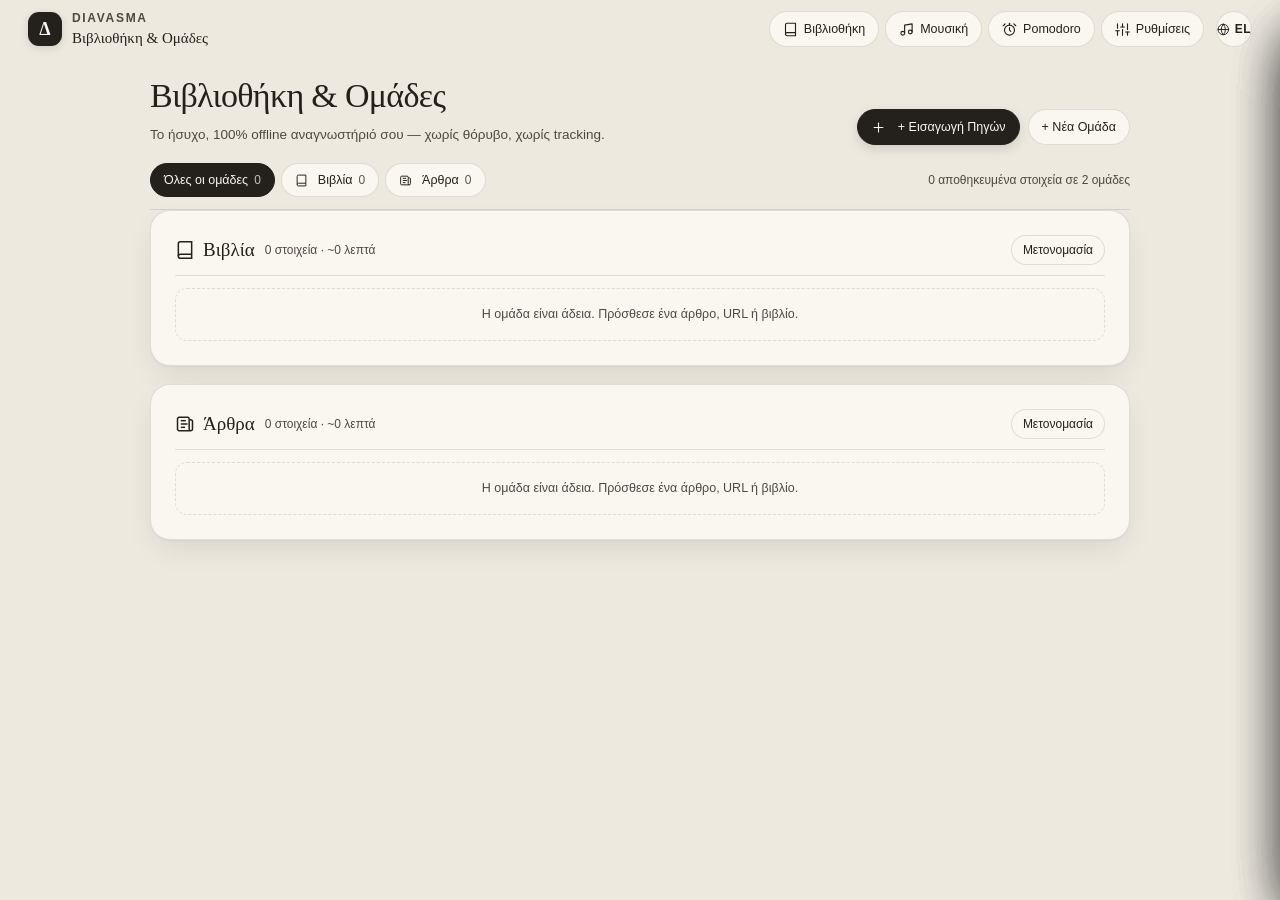
==== Diavasma.html @ ba76f18d "Add files via upload" ====
<!DOCTYPE html>
<html lang="el">

<head>
  <meta charset="UTF-8" />
    <meta http-equiv="Content-Security-Policy" content="default-src 'self' 'unsafe-inline' data: blob:; style-src 'self' 'unsafe-inline' https://fonts.googleapis.com; font-src 'self' data: blob: https://fonts.gstatic.com; media-src 'self' data: blob:; connect-src 'self' https: data: blob:; frame-src 'self' blob: data:;" />
  <meta name="viewport" content="width=device-width, initial-scale=1.0, viewport-fit=cover" />
  <title>Diavasma — Χώρος Ανάγνωσης</title>
  <link rel="manifest" href="manifest.json" />
  <link rel="icon" type="image/svg+xml" href="icon.svg" />
  <meta name="theme-color" content="#23272f" />
  <meta name="apple-mobile-web-app-capable" content="yes" />
  <meta name="apple-mobile-web-app-status-bar-style" content="black-translucent" />
  <meta name="apple-mobile-web-app-title" content="Diavasma" />
  <!-- Non-blocking Google Fonts -->
  <link rel="preconnect" href="https://fonts.googleapis.com" />
  <link rel="preconnect" href="https://fonts.gstatic.com" crossorigin />
  <link rel="stylesheet"
    href="https://fonts.googleapis.com/css2?family=Atkinson+Hyperlegible+Next:ital,wght@0,400;0,600;1,400&family=Inter:wght@400;500;600&family=Literata:ital,opsz,wght@0,7..72,400;0,7..72,500;0,7..72,600;1,7..72,400&family=Lora:ital,wght@0,400;0,500;0,600;1,400&family=Merriweather:ital,wght@0,300;0,400;0,700;1,400&family=Newsreader:ital,opsz,wght@0,6..72,400;0,6..72,500;1,6..72,400&family=Source+Serif+4:ital,opsz,wght@0,8..60,400;0,8..60,600;1,8..60,400&display=swap"
    media="print" onload="this.media='all'" />
  <style>
    /* --- Design Tokens & 6 Curated Paper/Dark Themes --- */
    :root {
      color-scheme: light;
      --bg: #ede9df;
      --sheet: #faf7f0;
      --ink: #24201b;
      --muted: #50483e;
      --line: rgba(65, 55, 42, 0.14);
      --accent: #8c5a32;
      --accent-soft: rgba(140, 90, 50, 0.13);
      --glass: rgba(250, 247, 240, 0.94);
      --tts-hl: rgba(140, 90, 50, 0.18);
      --hl-yellow: rgba(245, 198, 66, 0.35);
      --hl-green: rgba(102, 187, 138, 0.30);
      --hl-blue: rgba(100, 165, 235, 0.28);
      --shadow-sheet: 0 1px 2px rgba(38, 34, 29, 0.04), 0 12px 32px -8px rgba(38, 34, 29, 0.12);
      --shadow-float: 0 10px 30px -4px rgba(38, 34, 29, 0.18), 0 0 0 1px var(--line);
      --ease-spring: cubic-bezier(0.2, 0, 0, 1);
      --reader-font: "Literata", Georgia, serif;
      --reader-size: 20px;
      --reader-lh: 1.72;
      --reader-align: left;
      --safe-top: env(safe-area-inset-top, 0px);
      --safe-bottom: env(safe-area-inset-bottom, 0px);
    }

    [data-theme="warm"] {
      color-scheme: light;
      --bg: #e5d4bc;
      --sheet: #f5ead8;
      --ink: #36291e;
      --muted: #524032;
      --line: rgba(85, 60, 38, 0.16);
      --accent: #9e582b;
      --accent-soft: rgba(158, 88, 43, 0.15);
      --glass: rgba(245, 234, 216, 0.94);
      --tts-hl: rgba(158, 88, 43, 0.20);
    }

    [data-theme="sage"] {
      color-scheme: light;
      --bg: #dce4da;
      --sheet: #ebf0e9;
      --ink: #1f2b22;
      --muted: #3a4b3e;
      --line: rgba(35, 55, 40, 0.14);
      --accent: #3c6e47;
      --accent-soft: rgba(60, 110, 71, 0.14);
      --glass: rgba(235, 240, 233, 0.94);
      --tts-hl: rgba(60, 110, 71, 0.20);
    }

    [data-theme="slate"] {
      color-scheme: dark;
      --bg: #1b1e24;
      --sheet: #23272f;
      --ink: #e2e6ed;
      --muted: #b0bac9;
      --line: rgba(255, 255, 255, 0.12);
      --accent: #7aa2f7;
      --accent-soft: rgba(122, 162, 247, 0.18);
      --glass: rgba(35, 39, 47, 0.94);
      --tts-hl: rgba(122, 162, 247, 0.24);
      --hl-yellow: rgba(235, 185, 52, 0.28);
      --hl-green: rgba(86, 175, 125, 0.26);
      --hl-blue: rgba(88, 155, 225, 0.28);
      --shadow-sheet: 0 12px 36px rgba(0, 0, 0, 0.42);
      --shadow-float: 0 10px 30px rgba(0, 0, 0, 0.55), 0 0 0 1px var(--line);
    }

    [data-theme="night"] {
      color-scheme: dark;
      --bg: #121312;
      --sheet: #1b1c1a;
      --ink: #e8e3d9;
      --muted: #b8b3a8;
      --line: rgba(255, 255, 255, 0.12);
      --accent: #d4a373;
      --accent-soft: rgba(212, 163, 115, 0.18);
      --glass: rgba(27, 28, 26, 0.94);
      --tts-hl: rgba(212, 163, 115, 0.24);
      --hl-yellow: rgba(235, 185, 52, 0.28);
      --hl-green: rgba(86, 175, 125, 0.26);
      --hl-blue: rgba(88, 155, 225, 0.26);
      --shadow-sheet: 0 12px 36px rgba(0, 0, 0, 0.5);
      --shadow-float: 0 10px 30px rgba(0, 0, 0, 0.65), 0 0 0 1px var(--line);
    }

    [data-theme="amoled"] {
      color-scheme: dark;
      --bg: #000000;
      --sheet: #0b0b0c;
      --ink: #dcd8d0;
      --muted: #aca79e;
      --line: rgba(255, 255, 255, 0.13);
      --accent: #e0b17e;
      --accent-soft: rgba(224, 177, 126, 0.18);
      --glass: rgba(14, 14, 15, 0.95);
      --tts-hl: rgba(224, 177, 126, 0.24);
      --hl-yellow: rgba(235, 185, 52, 0.26);
      --hl-green: rgba(86, 175, 125, 0.24);
      --hl-blue: rgba(88, 155, 225, 0.24);
      --shadow-sheet: none;
      --shadow-float: 0 10px 30px rgba(0, 0, 0, 0.8), 0 0 0 1px var(--line);
    }

    /* --- Base & Subtle Paper Grain --- */
    * {
      box-sizing: border-box;
      -webkit-tap-highlight-color: transparent;
    }

    [hidden] {
      display: none !important;
    }

    html,
    body {
      margin: 0;
      height: 100%;
      height: 100dvh;
      background: var(--bg);
      color: var(--ink);
      font-family: "Inter", -apple-system, BlinkMacSystemFont, "Segoe UI", Roboto, sans-serif;
      font-size: 14px;
      line-height: 1.5;
      overflow: hidden;
      transition: background 0.3s var(--ease-spring), color 0.3s var(--ease-spring);
    }

    body::before {
      content: "";
      position: fixed;
      inset: 0;
      pointer-events: none;
      z-index: 999;
      opacity: 0.022;
      background-image: url("data:image/svg+xml,%3Csvg viewBox='0 0 200 200' xmlns='http://www.w3.org/200/svg'%3E%3Cfilter id='n'%3E%3CfeTurbulence type='fractalNoise' baseFrequency='0.8' numOctaves='3' stitchTiles='stitch'/%3E%3C/filter%3E%3Crect width='100%25' height='100%25' filter='url(%23n)'/%3E%3C/svg%3E");
    }

    h1,
    h2,
    h3,
    h4,
    strong,
    b {
      color: var(--ink);
    }

    button,
    select,
    input,
    textarea {
      font: inherit;
      color: var(--ink);
    }

    select,
    option {
      background-color: var(--sheet);
      color: var(--ink);
    }

    .app {
      position: relative;
      height: 100%;
      width: 100%;
      display: flex;
      flex-direction: column;
      background: var(--bg);
      color: var(--ink);
      padding-top: var(--safe-top);
    }

    /* --- Ambient Fireflies Overlay (Dark + Fullscreen + 1 min Idle) --- */
    .firefly-canvas {
      position: fixed;
      inset: 0;
      width: 100%;
      height: 100%;
      pointer-events: none;
      z-index: 25;
      opacity: 0;
      transition: opacity 2.4s ease;
    }

    .firefly-canvas.visible {
      opacity: 1;
    }

    .progress-track {
      position: fixed;
      top: 0;
      left: 0;
      right: 0;
      height: 3px;
      z-index: 50;
      pointer-events: none;
    }

    .progress-fill {
      height: 100%;
      width: 0%;
      background: var(--accent);
      transition: width 0.3s var(--ease-spring);
    }

    /* --- Top Header (Reserves identical layout space in Fullscreen/Zen) --- */
    .topbar {
      height: 58px;
      min-height: 58px;
      padding: 0 clamp(12px, 3vw, 28px);
      display: flex;
      align-items: center;
      justify-content: space-between;
      gap: 8px;
      z-index: 20;
      opacity: 1;
      transition: opacity 0.28s var(--ease-spring);
    }

    .app.zen .topbar {
      opacity: 0;
      pointer-events: none;
    }

    .app.zen.reveal-top .topbar,
    .app.zen .topbar:focus-within {
      opacity: 1;
      pointer-events: auto;
    }

    .brand {
      display: flex;
      align-items: center;
      gap: 10px;
      min-width: 0;
      cursor: pointer;
    }

    .brand-icon {
      width: 34px;
      height: 34px;
      border-radius: 11px;
      background: var(--ink);
      color: var(--sheet);
      display: grid;
      place-items: center;
      font-family: "Cinzel", "Literata", "Playfair Display", Georgia, serif;
      font-weight: 700;
      font-size: 18px;
      letter-spacing: normal;
      flex-shrink: 0;
      box-shadow: 0 2px 8px rgba(0, 0, 0, 0.12);
      transition: transform 0.2s var(--ease-spring);
    }

    .brand:hover .brand-icon {
      transform: scale(1.04);
    }

    .brand-info {
      min-width: 0;
    }

    .brand-label {
      font-size: 12px;
      font-weight: 600;
      letter-spacing: 0.14em;
      text-transform: uppercase;
      color: var(--muted);
    }

    .brand-title {
      font-family: "Literata", Georgia, serif;
      font-size: 15px;
      font-weight: 500;
      color: var(--ink);
      white-space: nowrap;
      overflow: hidden;
      text-overflow: ellipsis;
      max-width: 38vw;
    }

    .top-actions {
      display: flex;
      align-items: center;
      gap: 6px;
      flex-shrink: 0;
    }

    .status-pill {
      display: inline-flex;
      align-items: center;
      gap: 6px;
      padding: 5px 10px;
      border-radius: 999px;
      background: var(--accent-soft);
      color: var(--accent);
      font-size: 12px;
      font-weight: 600;
      font-variant-numeric: tabular-nums;
      cursor: pointer;
    }

    /* --- Buttons --- */
    .btn {
      display: inline-flex;
      align-items: center;
      justify-content: center;
      gap: 6px;
      height: 36px;
      padding: 0 13px;
      border-radius: 999px;
      border: 1px solid var(--line);
      background: var(--sheet);
      color: var(--ink);
      cursor: pointer;
      font-size: 12.5px;
      font-weight: 500;
      white-space: nowrap;
      touch-action: manipulation;
      transition: transform 0.15s var(--ease-spring), background 0.2s, border-color 0.2s;
    }

    .btn:hover {
      background: var(--accent-soft);
      border-color: var(--accent);
    }

    .btn:active {
      transform: scale(0.96);
    }

    .btn.primary {
      background: var(--ink);
      color: var(--sheet);
      border-color: var(--ink);
      box-shadow: 0 4px 12px rgba(0, 0, 0, 0.12);
    }

    .btn.primary:hover {
      opacity: 0.92;
      background: var(--ink);
    }

    .btn.accent-btn {
      background: var(--accent-soft);
      color: var(--accent);
      border-color: transparent;
      font-weight: 600;
    }

    .btn.accent-btn:hover {
      border-color: var(--accent);
    }

    .btn.active-zen {
      background: var(--accent-soft);
      border-color: var(--accent);
      color: var(--accent);
    }

    .btn.icon-only {
      width: 36px;
      padding: 0;
    }

    .btn.sm {
      height: 30px;
      padding: 0 11px;
      font-size: 12px;
    }

    .btn svg {
      width: 15px;
      height: 15px;
      stroke: currentColor;
      fill: none;
      stroke-width: 1.8;
      stroke-linecap: round;
      stroke-linejoin: round;
    }

    .badge-count {
      display: inline-flex;
      align-items: center;
      justify-content: center;
      min-width: 18px;
      height: 18px;
      padding: 0 5px;
      border-radius: 999px;
      background: var(--accent);
      color: var(--sheet);
      font-size: 12px;
      font-weight: 600;
    }

    /* --- Dedicated Library & Playlist Hub View --- */
    .library-hub {
      flex: 1;
      overflow-y: auto;
      -webkit-overflow-scrolling: touch;
      padding: 12px clamp(14px, 4vw, 40px) calc(48px + var(--safe-bottom));
      scrollbar-width: thin;
    }

    .hub-container {
      width: min(980px, 100%);
      margin: 0 auto;
      display: flex;
      flex-direction: column;
      gap: 18px;
      animation: fadeUp 0.35s var(--ease-spring);
    }

    @keyframes fadeUp {
      from {
        opacity: 0;
        transform: translateY(10px);
      }

      to {
        opacity: 1;
        transform: translateY(0);
      }
    }

    .hub-header {
      display: flex;
      flex-wrap: wrap;
      align-items: flex-end;
      justify-content: space-between;
      gap: 12px;
    }

    .hub-header h1 {
      margin: 0 0 4px;
      font-family: "Literata", Georgia, serif;
      font-size: clamp(23px, 3.8vw, 34px);
      font-weight: 500;
      letter-spacing: -0.02em;
    }

    .hub-header p {
      margin: 0;
      color: var(--muted);
      font-size: 13.5px;
    }

    .hub-toolbar {
      display: flex;
      flex-wrap: wrap;
      align-items: center;
      justify-content: space-between;
      gap: 10px;
      padding-bottom: 12px;
      border-bottom: 1px solid var(--line);
    }

    .group-pills {
      display: flex;
      align-items: center;
      gap: 6px;
      flex-wrap: wrap;
    }

    .group-pill {
      height: 34px;
      padding: 0 13px;
      border-radius: 999px;
      border: 1px solid var(--line);
      background: var(--sheet);
      color: var(--ink);
      font-size: 12.5px;
      font-weight: 500;
      cursor: pointer;
      display: inline-flex;
      align-items: center;
      gap: 6px;
      touch-action: manipulation;
      transition: all 0.18s;
    }

    .group-pill:hover {
      border-color: var(--accent);
      background: var(--accent-soft);
    }

    .group-pill.active {
      background: var(--ink);
      color: var(--sheet);
      border-color: var(--ink);
    }

    .group-pill .pill-num {
      font-size: 12px;
      opacity: 0.75;
    }

    /* Composer Card */
    .composer-card {
      background: var(--sheet);
      border: 1px solid var(--line);
      border-radius: 20px;
      padding: clamp(16px, 3vw, 26px);
      box-shadow: var(--shadow-sheet);
      display: flex;
      flex-direction: column;
      gap: 13px;
    }

    .drop-zone {
      border: 1.5px dashed var(--line);
      border-radius: 14px;
      padding: 14px 16px;
      display: flex;
      flex-wrap: wrap;
      align-items: center;
      justify-content: space-between;
      gap: 12px;
      background: var(--bg);
      transition: border-color 0.2s, background 0.2s;
    }

    .drop-zone.dragover {
      border-color: var(--accent);
      background: var(--accent-soft);
    }

    .drop-info {
      display: flex;
      align-items: center;
      gap: 11px;
      flex: 1;
      min-width: 210px;
    }

    .drop-badge {
      width: 38px;
      height: 38px;
      border-radius: 11px;
      background: var(--accent-soft);
      color: var(--accent);
      display: grid;
      place-items: center;
      flex-shrink: 0;
    }

    .url-import-row {
      display: flex;
      gap: 8px;
      align-items: center;
    }

    .composer-meta-row {
      display: grid;
      grid-template-columns: 1fr 220px;
      gap: 10px;
    }

    .composer-input,
    .composer-select {
      height: 40px;
      border-radius: 11px;
      border: 1px solid var(--line);
      background: var(--bg);
      color: var(--ink);
      padding: 0 12px;
      font-size: 14px;
      outline: none;
      width: 100%;
    }

    .composer-input:focus,
    .composer-select:focus {
      border-color: var(--accent);
    }

    .paste-area {
      width: 100%;
      height: 110px;
      resize: vertical;
      border-radius: 13px;
      border: 1px solid var(--line);
      background: var(--bg);
      color: var(--ink);
      padding: 12px 14px;
      font-family: "Literata", Georgia, serif;
      font-size: 15px;
      line-height: 1.6;
      outline: none;
    }

    .paste-area:focus {
      border-color: var(--accent);
      box-shadow: 0 0 0 3px var(--accent-soft);
    }

    .paste-actions {
      display: flex;
      justify-content: space-between;
      align-items: center;
      gap: 10px;
      flex-wrap: wrap;
    }

    /* Group Playlist Cards */
    .groups-stack {
      display: flex;
      flex-direction: column;
      gap: 18px;
    }

    .playlist-card {
      background: var(--sheet);
      border: 1px solid var(--line);
      border-radius: 20px;
      padding: clamp(14px, 3vw, 24px);
      box-shadow: var(--shadow-sheet);
      display: flex;
      flex-direction: column;
      gap: 12px;
    }

    .playlist-card-head {
      display: flex;
      flex-wrap: wrap;
      align-items: center;
      justify-content: space-between;
      gap: 10px;
      padding-bottom: 10px;
      border-bottom: 1px solid var(--line);
    }

    .playlist-card-title {
      display: flex;
      align-items: center;
      gap: 10px;
    }

    .playlist-card-title h2 {
      margin: 0;
      font-family: "Literata", Georgia, serif;
      font-size: 19px;
      font-weight: 500;
    }

    .playlist-subtitle {
      font-size: 12px;
      color: var(--muted);
    }

    .playlist-card-actions {
      display: flex;
      align-items: center;
      gap: 6px;
      flex-wrap: wrap;
    }

    .playlist-tracks {
      display: flex;
      flex-direction: column;
      gap: 8px;
    }

    .track-row {
      display: flex;
      align-items: center;
      justify-content: space-between;
      gap: 10px;
      padding: 10px 12px;
      border-radius: 13px;
      border: 1px solid var(--line);
      background: var(--bg);
      cursor: pointer;
      transition: transform 0.14s var(--ease-spring), border-color 0.2s;
    }

    .track-row:hover {
      border-color: var(--accent);
      transform: translateX(2px);
    }

    .track-left {
      display: flex;
      align-items: center;
      gap: 11px;
      min-width: 0;
      flex: 1;
    }

    .track-num {
      width: 26px;
      height: 26px;
      border-radius: 8px;
      background: var(--accent-soft);
      color: var(--accent);
      font-size: 12px;
      font-weight: 600;
      display: grid;
      place-items: center;
      flex-shrink: 0;
      font-variant-numeric: tabular-nums;
    }

    .track-favicon-wrap {
      display: inline-flex;
      align-items: center;
      justify-content: center;
      width: 24px;
      height: 24px;
      flex-shrink: 0;
      vertical-align: middle;
    }

    .track-favicon {
      width: 22px;
      height: 22px;
      border-radius: 6px;
      object-fit: contain;
      flex-shrink: 0;
      background: var(--sheet);
      border: 1px solid var(--line);
      padding: 2px;
    }

    .track-favicon-fallback {
      width: 22px;
      height: 22px;
      border-radius: 6px;
      display: inline-flex;
      align-items: center;
      justify-content: center;
      background: var(--accent-soft);
      color: var(--accent);
      font-size: 10px;
      font-weight: 700;
      border: 1px solid var(--line);
      flex-shrink: 0;
      user-select: none;
    }

    .track-meta .date-tag {
      background: var(--accent-soft);
      color: var(--accent);
      font-weight: 500;
    }

    .track-info {
      min-width: 0;
      flex: 1;
    }

    .track-info strong {
      display: block;
      font-family: "Literata", Georgia, serif;
      font-size: 14.5px;
      font-weight: 500;
      white-space: nowrap;
      overflow: hidden;
      text-overflow: ellipsis;
    }

    .track-meta {
      display: flex;
      align-items: center;
      gap: 6px;
      flex-wrap: wrap;
      font-size: 12px;
      color: var(--muted);
      margin-top: 3px;
    }

    .meta-tag {
      padding: 1px 6px;
      border-radius: 5px;
      background: var(--sheet);
      border: 1px solid var(--line);
      font-size: 12px;
      font-weight: 500;
    }

    .track-controls {
      display: flex;
      align-items: center;
      gap: 4px;
      flex-shrink: 0;
    }

    .mini-icon-btn {
      width: 32px;
      height: 32px;
      border-radius: 8px;
      border: 1px solid transparent;
      background: transparent;
      color: var(--muted);
      cursor: pointer;
      display: grid;
      place-items: center;
      font-size: 13px;
      touch-action: manipulation;
    }

    .mini-icon-btn:hover {
      background: var(--sheet);
      border-color: var(--line);
      color: var(--ink);
    }

    .mini-icon-btn.danger:hover {
      color: #e05252;
      background: rgba(200, 50, 50, 0.12);
    }

    .move-group-select {
      height: 32px;
      max-width: 120px;
      border-radius: 8px;
      border: 1px solid var(--line);
      background: var(--sheet);
      color: var(--ink);
      font-size: 12px;
      padding: 0 6px;
      cursor: pointer;
      outline: none;
    }

    .empty-group-msg {
      padding: 16px;
      text-align: center;
      font-size: 12.5px;
      color: var(--muted);
      border: 1px dashed var(--line);
      border-radius: 12px;
    }

    /* --- Reading Stage --- */
    .reading {
      flex: 1;
      min-height: 0;
      display: flex;
      flex-direction: column;
      padding: 2px clamp(10px, 3vw, 28px) calc(66px + var(--safe-bottom));
      position: relative;
    }

    .book-stage {
      flex: 1;
      min-height: 0;
      width: min(1160px, 100%);
      margin: 0 auto;
      display: grid;
      grid-template-columns: 1fr;
      border-radius: 16px;
      background: var(--sheet);
      box-shadow: var(--shadow-sheet);
      border: 1px solid var(--line);
      overflow: hidden;
      position: relative;
      touch-action: pan-y;
    }

    .book-stage.two {
      grid-template-columns: 1fr 1fr;
    }

    .book-stage.two::after {
      content: "";
      position: absolute;
      top: 0;
      bottom: 0;
      left: 50%;
      width: 36px;
      transform: translateX(-50%);
      pointer-events: none;
      background: linear-gradient(90deg, transparent 0%, rgba(0, 0, 0, 0.025) 38%, rgba(0, 0, 0, 0.07) 50%, rgba(0, 0, 0, 0.025) 62%, transparent 100%);
    }

    [data-theme="night"] .book-stage.two::after,
    [data-theme="slate"] .book-stage.two::after,
    [data-theme="amoled"] .book-stage.two::after {
      background: linear-gradient(90deg, transparent 0%, rgba(0, 0, 0, 0.22) 38%, rgba(0, 0, 0, 0.48) 50%, rgba(0, 0, 0, 0.22) 62%, transparent 100%);
    }

    .page-sheet {
      min-width: 0;
      min-height: 0;
      height: 100%;
      padding: clamp(18px, 3.8vw, 46px) clamp(18px, 4vw, 52px);
      overflow: hidden;
      display: flex;
      flex-direction: column;
      justify-content: flex-start;
    }

    .page-sheet.turn-anim {
      animation: pageTurn 0.2s var(--ease-spring);
    }

    @keyframes pageTurn {
      from {
        opacity: 0.45;
        transform: translateY(3px);
      }

      to {
        opacity: 1;
        transform: translateY(0);
      }
    }

    .page-content,
    .page-measurer {
      white-space: pre-wrap;
      overflow-wrap: break-word;
      word-break: normal;
      font-family: var(--reader-font);
      font-size: var(--reader-size);
      line-height: var(--reader-lh);
      text-align: var(--reader-align);
      color: var(--ink);
      max-width: 66ch;
      width: 100%;
      margin: 0 auto;
      -webkit-user-select: text;
      user-select: text;
      -webkit-touch-callout: none;
    }

    .page-measurer {
      position: fixed;
      left: -99999px;
      top: 0;
      visibility: hidden;
      pointer-events: none;
      margin: 0;
      max-width: none;
    }

    /* Highlight, Search & Active TTS Marks */
    .page-content mark.tts-active {
      background: var(--tts-hl);
      color: var(--ink);
      border-radius: 5px;
      box-shadow: 0 0 0 2px var(--tts-hl);
      transition: background 0.15s;
    }

    .page-content mark.search-hit {
      background: var(--accent-soft);
      color: var(--ink);
      border-bottom: 2px solid var(--accent);
      border-radius: 3px;
      padding: 0 2px;
    }

    .page-content mark.user-hl {
      color: var(--ink);
      border-radius: 4px;
      padding: 1px 0;
      cursor: pointer;
    }

    .page-content mark.hl-yellow {
      background: var(--hl-yellow);
    }

    .page-content mark.hl-green {
      background: var(--hl-green);
    }

    .page-content mark.hl-blue {
      background: var(--hl-blue);
    }

    .page-content mark.has-note {
      border-bottom: 2px dotted var(--accent);
    }

    .scroll-stage {
      flex: 1;
      min-height: 0;
      width: min(860px, 100%);
      margin: 0 auto;
      border-radius: 16px;
      background: var(--sheet);
      border: 1px solid var(--line);
      box-shadow: var(--shadow-sheet);
      overflow-y: auto;
      -webkit-overflow-scrolling: touch;
      padding: clamp(22px, 5vw, 64px) clamp(18px, 5vw, 64px) 84px;
    }

    /* --- Floating Bottom Dock (Transparent & Proximity-Revealed in Fullscreen) --- */
    .floating-dock {
      position: fixed;
      bottom: calc(12px + var(--safe-bottom));
      left: 50%;
      transform: translateX(-50%);
      z-index: 30;
      display: flex;
      align-items: center;
      gap: 3px;
      padding: 5px 10px;
      border-radius: 999px;
      background: var(--glass);
      color: var(--ink);
      backdrop-filter: blur(14px);
      -webkit-backdrop-filter: blur(14px);
      box-shadow: var(--shadow-float);
      max-width: calc(100vw - 16px);
      overflow-x: auto;
      scrollbar-width: none;
      opacity: 1;
      transition: opacity 0.28s var(--ease-spring);
    }

    .floating-dock::-webkit-scrollbar {
      display: none;
    }

    .app.zen .floating-dock {
      opacity: 0;
      pointer-events: none;
    }

    .app.zen.reveal-dock .floating-dock,
    .app.zen .floating-dock:focus-within {
      opacity: 1;
      pointer-events: auto;
    }

    .dock-btn {
      height: 36px;
      min-width: 36px;
      padding: 0 9px;
      border: none;
      border-radius: 999px;
      background: transparent;
      color: var(--ink);
      display: inline-flex;
      align-items: center;
      justify-content: center;
      gap: 5px;
      font-size: 12px;
      font-weight: 500;
      cursor: pointer;
      flex-shrink: 0;
      touch-action: manipulation;
      transition: background 0.18s, transform 0.12s;
    }

    .dock-btn:hover {
      background: var(--accent-soft);
      color: var(--accent);
    }

    .dock-btn.speaking {
      background: var(--accent);
      color: var(--sheet);
    }

    .dock-btn:active {
      transform: scale(0.94);
    }

    .dock-btn svg {
      width: 16px;
      height: 16px;
      stroke: currentColor;
      fill: none;
      stroke-width: 1.8;
      stroke-linecap: round;
      stroke-linejoin: round;
    }

    .dock-divider {
      width: 1px;
      height: 18px;
      background: var(--line);
      margin: 0 2px;
      flex-shrink: 0;
    }

    .page-counter {
      padding: 0 6px;
      font-size: 12px;
      font-weight: 500;
      font-variant-numeric: tabular-nums;
      color: var(--muted);
      white-space: nowrap;
      flex-shrink: 0;
    }

    .toc-select {
      max-width: 165px;
      height: 34px;
      border: none;
      border-radius: 999px;
      background: transparent;
      color: var(--ink);
      padding: 0 8px;
      font-size: 12px;
      font-weight: 500;
      cursor: pointer;
      outline: none;
      text-overflow: ellipsis;
      flex-shrink: 0;
    }

    .toc-select:hover {
      background: var(--accent-soft);
    }

    /* --- Floating Search Bar --- */
    .search-popover {
      position: fixed;
      bottom: calc(64px + var(--safe-bottom));
      left: 50%;
      transform: translateX(-50%);
      z-index: 32;
      display: flex;
      align-items: center;
      gap: 6px;
      padding: 6px 10px;
      border-radius: 999px;
      background: var(--glass);
      color: var(--ink);
      backdrop-filter: blur(14px);
      -webkit-backdrop-filter: blur(14px);
      box-shadow: var(--shadow-float);
      max-width: calc(100vw - 20px);
      animation: fadeUp 0.2s var(--ease-spring);
    }

    .search-popover input {
      width: min(210px, 44vw);
      height: 34px;
      border: none;
      background: transparent;
      color: var(--ink);
      padding: 0 8px;
      font-size: 14px;
      outline: none;
    }

    .search-count {
      font-size: 12px;
      color: var(--muted);
      padding: 0 4px;
      white-space: nowrap;
    }

    /* --- Selection Floating Menu (Clear of OS Selection Handles & Pop-ups) --- */
    .selection-menu {
      position: fixed;
      z-index: 58;
      display: flex;
      flex-direction: column;
      gap: 8px;
      padding: 9px 11px;
      border-radius: 18px;
      background: var(--sheet);
      color: var(--ink);
      border: 1px solid var(--line);
      box-shadow: 0 16px 40px rgba(0, 0, 0, 0.28);
      width: min(356px, calc(100vw - 20px));
      animation: fadeUp 0.16s var(--ease-spring);
    }

    .selection-menu.touch-docked {
      left: 50% !important;
      top: auto !important;
      bottom: calc(64px + var(--safe-bottom)) !important;
      transform: translateX(-50%);
    }

    .sel-actions {
      display: flex;
      align-items: center;
      justify-content: space-between;
      gap: 4px;
      flex-wrap: wrap;
    }

    .color-dots-group {
      display: inline-flex;
      align-items: center;
      gap: 7px;
      padding: 0 4px;
    }

    .color-dot {
      width: 24px;
      height: 24px;
      border-radius: 50%;
      border: 1.5px solid var(--line);
      cursor: pointer;
      touch-action: manipulation;
      transition: transform 0.15s;
    }

    .color-dot:hover,
    .color-dot:active {
      transform: scale(1.15);
    }

    .color-dot.yellow {
      background: #f5c642;
    }

    .color-dot.green {
      background: #66bb8a;
    }

    .color-dot.blue {
      background: #64a5eb;
    }

    .sel-note-box {
      display: flex;
      gap: 6px;
    }

    .sel-note-box input {
      flex: 1;
      height: 36px;
      border-radius: 10px;
      border: 1px solid var(--line);
      background: var(--bg);
      color: var(--ink);
      padding: 0 10px;
      font-size: 14px;
      outline: none;
    }

    .translate-card {
      padding: 9px 11px;
      border-radius: 12px;
      background: var(--bg);
      color: var(--ink);
      font-size: 13.5px;
      line-height: 1.45;
      max-height: 150px;
      overflow-y: auto;
    }

    .translate-head {
      display: flex;
      justify-content: space-between;
      align-items: center;
      font-size: 12px;
      font-weight: 600;
      text-transform: uppercase;
      letter-spacing: 0.08em;
      color: var(--muted);
      margin-bottom: 4px;
    }

    .lang-switch {
      border: none;
      background: var(--accent-soft);
      color: var(--accent);
      border-radius: 6px;
      padding: 3px 8px;
      font-size: 12px;
      font-weight: 600;
      cursor: pointer;
    }

    /* --- Side Drawers (Settings & Notes) --- */
    .drawer-backdrop {
      position: fixed;
      inset: 0;
      background: rgba(10, 10, 10, 0.36);
      z-index: 40;
      opacity: 0;
      pointer-events: none;
      transition: opacity 0.25s var(--ease-spring);
    }

    .drawer-backdrop.open {
      opacity: 1;
      pointer-events: auto;
    }

    .drawer {
      position: fixed;
      top: calc(12px + var(--safe-top));
      right: 12px;
      bottom: calc(12px + var(--safe-bottom));
      width: min(390px, calc(100vw - 24px));
      background: var(--sheet);
      color: var(--ink);
      border: 1px solid var(--line);
      border-radius: 22px;
      box-shadow: 0 24px 60px rgba(0, 0, 0, 0.3);
      z-index: 45;
      padding: 20px;
      overflow-y: auto;
      -webkit-overflow-scrolling: touch;
      transform: translateX(calc(100% + 24px));
      transition: transform 0.32s var(--ease-spring);
    }

    .drawer.open {
      transform: translateX(0);
    }

    .drawer-head {
      display: flex;
      align-items: center;
      justify-content: space-between;
      flex-wrap: wrap;
      margin-bottom: 14px;
      gap: 8px;
    }

    .drawer-head h2 {
      margin: 0;
      font-family: "Literata", Georgia, serif;
      font-size: 20px;
      font-weight: 500;
      color: var(--ink);
      flex: 1;
      min-width: 0;
    }

    .drawer-head-tools {
      display: flex;
      gap: 6px;
      align-items: center;
    }

    .drawer-head .icon-only {
      flex-shrink: 0;
    }

    .section-tag {
      font-size: 12px;
      font-weight: 600;
      letter-spacing: 0.13em;
      text-transform: uppercase;
      color: var(--muted);
      margin: 20px 0 10px;
      padding-top: 14px;
      border-top: 1px solid var(--line);
    }

    .section-tag:first-of-type {
      margin-top: 4px;
      padding-top: 0;
      border-top: none;
    }

    /* Minimal Theme Sampling Chips (Each chip previews its own exact colors) */
    .theme-chips {
      display: grid;
      grid-template-columns: repeat(3, 1fr);
      gap: 8px;
      margin-bottom: 12px;
    }

    .theme-chip {
      padding: 9px 6px;
      border-radius: 11px;
      border: 1.5px solid transparent;
      font-size: 12px;
      font-weight: 500;
      cursor: pointer;
      text-align: center;
      display: flex;
      align-items: center;
      justify-content: center;
      gap: 6px;
      touch-action: manipulation;
      transition: transform 0.15s ease, box-shadow 0.15s ease, border-color 0.15s ease;
    }

    .theme-chip:hover {
      transform: translateY(-1px);
    }

    .theme-chip[data-val="paper"] {
      background: #faf7f0 !important;
      color: #24201b !important;
      border-color: #dfd7c8 !important;
    }

    .theme-chip[data-val="warm"] {
      background: #f5ead8 !important;
      color: #36291e !important;
      border-color: #d8c3a8 !important;
    }

    .theme-chip[data-val="sage"] {
      background: #ebf0e9 !important;
      color: #1f2b22 !important;
      border-color: #c4d3c2 !important;
    }

    .theme-chip[data-val="slate"] {
      background: #23272f !important;
      color: #e2e6ed !important;
      border-color: #3e4654 !important;
    }

    .theme-chip[data-val="night"] {
      background: #1b1c1a !important;
      color: #e8e3d9 !important;
      border-color: #363733 !important;
    }

    .theme-chip[data-val="amoled"] {
      background: #000000 !important;
      color: #dcd8d0 !important;
      border-color: #2e2e30 !important;
    }

    .theme-chip.active {
      box-shadow: 0 0 0 2px var(--accent) !important;
      border-color: var(--accent) !important;
      font-weight: 700 !important;
    }

    .swatch-dot {
      width: 10px;
      height: 10px;
      border-radius: 50%;
      border: 1px solid rgba(128, 128, 128, 0.4);
      flex-shrink: 0;
    }

    /* Minimal Segmented Controls (Alignment & Spread) */
    .layout-controls-row {
      display: flex;
      align-items: center;
      gap: 6px;
      background: var(--bg);
      border: 1px solid var(--line);
      border-radius: 12px;
      padding: 4px;
      margin-top: 6px;
    }

    .segmented-control {
      display: flex;
      align-items: center;
      gap: 2px;
      flex: 1;
    }

    .seg-divider {
      width: 1px;
      height: 22px;
      background: var(--line);
      margin: 0 4px;
      flex-shrink: 0;
    }

    .seg-btn {
      flex: 1;
      display: inline-flex;
      align-items: center;
      justify-content: center;
      height: 32px;
      border-radius: 8px;
      border: 1px solid transparent;
      background: transparent;
      color: var(--muted);
      cursor: pointer;
      transition: all 0.15s ease;
      padding: 0;
    }

    .seg-btn svg {
      width: 16px;
      height: 16px;
      stroke: currentColor;
      stroke-width: 2;
      stroke-linecap: round;
      stroke-linejoin: round;
      fill: none;
    }

    .seg-btn:hover {
      color: var(--ink);
      background: rgba(128, 128, 128, 0.08);
    }

    .seg-btn.active {
      background: var(--sheet);
      color: var(--accent);
      border-color: var(--line);
      box-shadow: 0 1px 3px rgba(0, 0, 0, 0.08);
      font-weight: 600;
    }

    /* Modern Drag and Drop Zone with Icon */
    .dropzone {
      display: flex;
      align-items: center;
      gap: 12px;
      padding: 12px 14px;
      border: 1.5px dashed var(--line);
      border-radius: 12px;
      background: var(--bg);
      cursor: pointer;
      transition: all 0.2s ease;
      margin: 8px 0;
    }

    .dropzone:hover,
    .dropzone.drag-over {
      border-color: var(--accent);
      background: var(--accent-soft);
      transform: translateY(-1px);
    }

    .dropzone-icon {
      width: 36px;
      height: 36px;
      border-radius: 10px;
      background: var(--accent-soft);
      color: var(--accent);
      display: flex;
      align-items: center;
      justify-content: center;
      flex-shrink: 0;
    }

    .dropzone-icon svg {
      width: 19px;
      height: 19px;
      stroke: currentColor;
      fill: none;
    }

    .dropzone-text {
      display: flex;
      flex-direction: column;
      gap: 2px;
      min-width: 0;
    }

    .dropzone-text strong {
      font-size: 13px;
      color: var(--ink);
      line-height: 1.2;
    }

    .dropzone-text span {
      font-size: 12px;
      color: var(--muted);
      line-height: 1.2;
    }

    /* Uploaded Fonts List (like playlist-box) with delete X */
    .fonts-box {
      max-height: 140px;
      overflow-y: auto;
      border: 1px solid var(--line);
      border-radius: 12px;
      background: var(--bg);
      margin-top: 6px;
      margin-bottom: 10px;
    }

    .font-row {
      display: flex;
      align-items: center;
      justify-content: space-between;
      gap: 6px;
      padding: 7px 10px;
      font-size: 12px;
      color: var(--ink);
      border-bottom: 1px solid var(--line);
      cursor: pointer;
    }

    .font-row:last-child {
      border-bottom: none;
    }

    .font-row:hover {
      background: var(--accent-soft);
    }

    .font-row.active {
      background: var(--accent-soft);
      color: var(--accent);
      font-weight: 600;
    }

    .font-name {
      flex: 1;
      min-width: 0;
      white-space: nowrap;
      overflow: hidden;
      text-overflow: ellipsis;
    }

    .font-del {
      border: none;
      background: transparent;
      color: var(--muted);
      cursor: pointer;
      padding: 3px 6px;
      border-radius: 6px;
      font-size: 14px;
      line-height: 1;
    }

    .font-del:hover {
      color: #e05252;
      background: rgba(200, 50, 50, 0.12);
    }

    /* Topbar Language Selector */
    .lang-selector-wrap {
      position: relative;
    }

    .lang-btn {
      display: flex;
      align-items: center;
      gap: 5px;
      padding: 0 8px;
      font-weight: 600;
      font-size: 12px;
    }

    .lang-badge {
      font-size: 12px;
      letter-spacing: 0.5px;
      text-transform: uppercase;
    }

    .lang-dropdown {
      position: absolute;
      top: calc(100% + 6px);
      right: 0;
      background: var(--sheet);
      border: 1px solid var(--line);
      border-radius: 12px;
      box-shadow: var(--shadow-float);
      padding: 5px;
      display: flex;
      flex-direction: column;
      gap: 2px;
      min-width: 140px;
      z-index: 1000;
    }

    .lang-opt {
      display: flex;
      align-items: center;
      gap: 8px;
      padding: 7px 10px;
      border-radius: 8px;
      border: none;
      background: transparent;
      color: var(--ink);
      font-size: 13px;
      cursor: pointer;
      text-align: left;
      width: 100%;
      transition: background 0.15s;
    }

    .lang-opt:hover {
      background: var(--accent-soft);
      color: var(--accent);
    }

    .lang-opt.active {
      background: var(--accent-soft);
      color: var(--accent);
      font-weight: 600;
    }

    /* Pomodoro Break Screensaver Fullscreen Overlay (Dynamic Theming & Desktop Height) */
    .pomo-break-overlay {
      position: fixed;
      inset: 0;
      z-index: 99999;
      background-color: var(--sheet);
      display: flex;
      flex-direction: column;
      align-items: center;
      justify-content: space-between;
      padding: 28px 24px 20px 24px;
      user-select: none;
      overflow: hidden;
      color: var(--ink);
      transition: background-color 0.25s, color 0.25s;
    }

    .pomo-break-header {
      display: flex;
      flex-direction: column;
      align-items: center;
      gap: 8px;
      z-index: 10;
      text-align: center;
      margin-top: 4px;
    }

    .pomo-break-brand {
      display: flex;
      align-items: center;
      gap: 10px;
    }

    .pomo-break-badge {
      width: 38px;
      height: 38px;
      border-radius: 10px;
      background: var(--accent);
      color: var(--sheet);
      font-family: "Cinzel", "Literata", Georgia, serif;
      font-weight: 700;
      font-size: 20px;
      display: flex;
      align-items: center;
      justify-content: center;
      letter-spacing: normal;
      box-shadow: 0 4px 14px var(--shadow);
    }

    .pomo-break-title {
      font-family: "Literata", Georgia, serif;
      font-size: 22px;
      font-weight: 700;
      color: var(--ink);
      letter-spacing: 0.5px;
    }

    .pomo-break-status {
      display: flex;
      flex-direction: column;
      align-items: center;
      gap: 3px;
    }

    .pomo-break-tag {
      font-size: 12px;
      text-transform: uppercase;
      letter-spacing: 1.5px;
      color: var(--accent);
      font-weight: 700;
    }

    .pomo-break-timer {
      font-family: "Literata", Georgia, monospace;
      font-size: 38px;
      font-weight: 700;
      color: var(--ink);
      font-variant-numeric: tabular-nums;
      text-shadow: 0 2px 20px var(--accent-soft);
    }

    .pomo-break-quote {
      font-size: 13px;
      color: var(--muted);
    }

    .pomo-break-actions {
      margin-top: 6px;
    }

    .break-resume-btn {
      background: var(--accent) !important;
      color: var(--sheet) !important;
      font-weight: 700 !important;
      padding: 9px 24px !important;
      border-radius: 20px !important;
      border: 1px solid var(--border) !important;
      cursor: pointer;
      transition: transform 0.15s, box-shadow 0.15s;
      box-shadow: 0 4px 16px var(--shadow);
      font-size: 13.5px !important;
    }

    .break-resume-btn:hover {
      transform: scale(1.04);
      box-shadow: 0 6px 22px var(--shadow-strong);
    }

    /* Sandglass Simulation Screensaver - Expands vertically between Resume and Footer */
    .pomo-saver-outer {
      position: relative;
      width: 100%;
      flex: 1 1 auto;
      display: flex;
      justify-content: center;
      align-items: center;
      image-rendering: pixelated;
      min-height: 280px;
      margin: 10px 0;
      overflow: visible;
    }

    .pomo-saver-wrapper {
      position: relative;
      border: solid var(--border);
      border-width: 2px 0;
      width: 300px;
      height: 440px;
      transform: scale(0.78);
      transform-origin: center center;
      transition: transform 0.2s ease;
    }

    @media (min-height: 800px) {
      .pomo-saver-wrapper {
        transform: scale(0.88);
      }
    }

    @media (min-height: 960px) {
      .pomo-saver-wrapper {
        transform: scale(1.0);
      }
    }

    @media (max-height: 720px), (max-width: 600px) {
      .pomo-break-overlay {
        padding: 12px 14px;
      }
      .pomo-saver-wrapper {
        transform: scale(0.55);
      }
      .pomo-break-timer {
        font-size: 30px;
      }
    }

    @media (max-height: 560px) {
      .pomo-saver-wrapper {
        transform: scale(0.42);
      }
      .pomo-break-header {
        gap: 2px;
      }
    }

    /* Themed particle filters for dark & light schemes */
    [data-theme="slate"] .pomo-sand,
    [data-theme="night"] .pomo-sand,
    [data-theme="amoled"] .pomo-sand {
      background-color: var(--ink);
      filter: none;
    }
    [data-theme="slate"] .pomo-saver-glass,
    [data-theme="night"] .pomo-saver-glass,
    [data-theme="amoled"] .pomo-saver-glass {
      filter: brightness(1.3) contrast(1.1);
    }

    .pomo-saver-wrapper::before,
    .pomo-saver-wrapper::after {
      position: absolute;
      content: '';
      left: 0px;
      width: 300px;
      height: 48px;
      background-size: cover;
      background-image: url([data-uri]);
    }

    .pomo-saver-wrapper::before {
      top: -48px;
    }

    .pomo-saver-wrapper::after {
      bottom: -48px;
      transform: scale(1, -1);
    }

    .pomo-saver-wrapper svg {
      position: absolute;
    }

    .pomo-saver-glass {
      position: absolute;
      width: 150px;
      height: 220px;
      background-size: cover;
      background-image: url([data-uri]);
    }

    .pomo-saver-glass:nth-child(2) {
      right: 0px;
      transform: scale(-1, 1);
    }

    .pomo-saver-glass:nth-child(3) {
      transform: scale(1, -1);
      bottom: 0px;
    }

    .pomo-saver-glass:nth-child(4) {
      transform: scale(-1, -1);
      bottom: 0px;
      right: 0px;
    }

    .pomo-sand {
      position: absolute;
      width: 30px;
      height: 16px;
      background-color: var(--ink);
      -webkit-mask-size: contain;
      mask-size: contain;
      -webkit-mask-repeat: no-repeat;
      mask-repeat: no-repeat;
      -webkit-mask-position: center;
      mask-position: center;
      background-size: contain;
      background-repeat: no-repeat;
      transition: background-color 0.25s ease;
    }

    .pomo-sand.d-none {
      display: none;
    }

    .pomo-sand.fade-out {
      animation: pomo-sand-fade-out forwards 1s;
    }

    .pomo-sand.fade-in {
      animation: pomo-sand-fade-in forwards 1s;
    }

    @keyframes pomo-sand-fade-out {
      0% {
        opacity: 1;
      }

      100% {
        opacity: 0;
      }
    }

    @keyframes pomo-sand-fade-in {
      0% {
        opacity: 0;
      }

      100% {
        opacity: 1;
      }
    }

    .pomo-saver-credit {
      z-index: 10;
      font-size: 12px;
      color: var(--muted);
      text-align: center;
      margin-bottom: 4px;
    }

    .pomo-saver-credit a {
      color: var(--muted);
      opacity: 0.8;
      text-decoration: underline;
    }
    .pomo-saver-credit a:hover {
      color: var(--ink);
      opacity: 1;
    }

    .field {
      display: flex;
      flex-direction: column;
      gap: 5px;
      margin: 10px 0;
      font-size: 12px;
      color: var(--muted);
    }

    .field-head {
      display: flex;
      justify-content: space-between;
      align-items: center;
    }

    .field-head strong {
      color: var(--ink);
    }

    .field select,
    .field input[type="number"],
    .field input[type="text"] {
      width: 100%;
      height: 38px;
      border-radius: 10px;
      border: 1px solid var(--line);
      background: var(--bg);
      color: var(--ink);
      padding: 0 10px;
      font-size: 14px;
      outline: none;
    }

    .field input[type="color"] {
      width: 100%;
      height: 36px;
      border: 1px solid var(--line);
      border-radius: 10px;
      background: var(--bg);
      padding: 3px;
      cursor: pointer;
    }

    .field input[type="range"] {
      width: 100%;
      height: 28px;
      accent-color: var(--accent);
      cursor: pointer;
    }

    .field input[type="file"] {
      font-size: 12px;
      color: var(--ink);
    }

    .toggle-row {
      display: flex;
      align-items: center;
      justify-content: space-between;
      gap: 10px;
      padding: 8px 10px;
      border-radius: 11px;
      border: 1px solid var(--line);
      background: var(--bg);
      font-size: 12.5px;
      color: var(--ink);
      cursor: pointer;
      margin-top: 8px;
    }

    .toggle-row input[type="checkbox"] {
      width: 17px;
      height: 17px;
      accent-color: var(--accent);
      cursor: pointer;
    }

    .row-2 {
      display: grid;
      grid-template-columns: 1fr 1fr;
      gap: 8px;
    }

    audio {
      width: 100%;
      height: 38px;
      margin: 8px 0;
      border-radius: 10px;
    }

    .playlist-box {
      max-height: 160px;
      overflow-y: auto;
      border: 1px solid var(--line);
      border-radius: 12px;
      background: var(--bg);
      margin-top: 6px;
    }

    .playlist-row {
      display: flex;
      align-items: center;
      justify-content: space-between;
      gap: 6px;
      padding: 9px 10px;
      font-size: 12.5px;
      color: var(--ink);
      border-bottom: 1px solid var(--line);
      cursor: pointer;
    }

    .playlist-row:last-child {
      border-bottom: none;
    }

    .playlist-row:hover {
      background: var(--accent-soft);
    }

    .playlist-row.active {
      background: var(--accent-soft);
      color: var(--accent);
      font-weight: 600;
    }

    .playlist-name {
      flex: 1;
      min-width: 0;
      white-space: nowrap;
      overflow: hidden;
      text-overflow: ellipsis;
    }

    .playlist-del {
      border: none;
      background: transparent;
      color: var(--muted);
      cursor: pointer;
      padding: 4px 7px;
      border-radius: 6px;
    }

    .playlist-del:hover {
      color: #e05252;
      background: rgba(200, 50, 50, 0.12);
    }

    .pomo-clock {
      font-family: "Literata", Georgia, serif;
      font-size: 36px;
      font-weight: 500;
      color: var(--ink);
      text-align: center;
      font-variant-numeric: tabular-nums;
      margin: 8px 0 4px;
    }

    .pomo-sub {
      text-align: center;
      font-size: 12px;
      color: var(--muted);
      margin-bottom: 10px;
    }

    /* Notes List Cards */
    .note-card {
      padding: 12px;
      border-radius: 14px;
      border: 1px solid var(--line);
      background: var(--bg);
      margin-bottom: 10px;
      cursor: pointer;
      transition: border-color 0.2s;
    }

    .note-card:hover {
      border-color: var(--accent);
    }

    .note-quote {
      font-family: "Literata", Georgia, serif;
      font-size: 13px;
      font-style: italic;
      color: var(--ink);
      padding-left: 9px;
      border-left: 3px solid var(--accent);
      margin-bottom: 6px;
      display: -webkit-box;
      -webkit-line-clamp: 3;
      -webkit-box-orient: vertical;
      overflow: hidden;
    }

    .note-body {
      font-size: 12.5px;
      color: var(--ink);
      margin-bottom: 6px;
      font-weight: 500;
    }

    .note-foot {
      display: flex;
      justify-content: space-between;
      align-items: center;
      font-size: 12px;
      color: var(--muted);
    }

    /* Toast */
    .toast {
      position: fixed;
      top: calc(66px + var(--safe-top));
      left: 50%;
      transform: translateX(-50%);
      z-index: 65;
      background: var(--ink);
      color: var(--sheet);
      padding: 8px 16px;
      border-radius: 999px;
      font-size: 12.5px;
      font-weight: 500;
      max-width: calc(100vw - 24px);
      text-align: center;
      box-shadow: 0 8px 24px rgba(0, 0, 0, 0.25);
      animation: fadeUp 0.2s var(--ease-spring);
    }

    /* --- Compartmentalized 3-Mode Importer --- */
    .importer-topbar {
      display: flex;
      flex-wrap: wrap;
      align-items: center;
      justify-content: space-between;
      gap: 10px;
    }

    .mode-tabs {
      display: inline-flex;
      background: var(--bg);
      border: 1px solid var(--line);
      border-radius: 999px;
      padding: 3px;
      gap: 3px;
      flex-wrap: wrap;
    }

    .mode-tab {
      height: 32px;
      padding: 0 13px;
      border-radius: 999px;
      border: none;
      background: transparent;
      color: var(--muted);
      font-size: 12.5px;
      font-weight: 500;
      cursor: pointer;
      display: inline-flex;
      align-items: center;
      gap: 6px;
      transition: background 0.18s, color 0.18s, box-shadow 0.18s;
    }

    .mode-tab:hover {
      color: var(--ink);
    }

    .mode-tab.active {
      background: var(--sheet);
      color: var(--ink);
      font-weight: 600;
      box-shadow: 0 1px 4px rgba(0, 0, 0, 0.08);
    }

    .mode-tab svg {
      width: 14px;
      height: 14px;
      stroke: currentColor;
      fill: none;
      stroke-width: 1.9;
      stroke-linecap: round;
      stroke-linejoin: round;
    }

    .group-target-wrap {
      display: flex;
      align-items: center;
      gap: 8px;
      min-width: 200px;
    }

    .group-target-wrap .composer-select {
      height: 36px;
      font-size: 13px;
    }

    .import-compartment {
      border: 1px solid var(--line);
      border-radius: 16px;
      background: var(--bg);
      padding: 16px;
      display: flex;
      flex-direction: column;
      gap: 12px;
      animation: fadeUp 0.2s var(--ease-spring);
    }

    .import-compartment .drop-zone {
      border-style: dashed;
      background: var(--sheet);
      padding: 18px 16px;
    }

    .import-compartment .composer-input,
    .import-compartment .paste-area {
      background: var(--sheet);
    }

    /* --- Custom Scraper Rules Page --- */
    .scraper-grid {
      display: grid;
      grid-template-columns: 1fr 1fr;
      gap: 10px;
    }

    .scraper-field {
      display: flex;
      flex-direction: column;
      gap: 4px;
      font-size: 12px;
      color: var(--muted);
    }

    .scraper-field strong {
      color: var(--ink);
      font-weight: 600;
    }

    .scraper-field.full {
      grid-column: 1 / -1;
    }

    .mono-input {
      font-family: ui-monospace, SFMono-Regular, Menlo, Monaco, Consolas, monospace !important;
      font-size: 12.5px !important;
    }

    .preview-box {
      border: 1px solid var(--line);
      border-radius: 14px;
      background: var(--bg);
      padding: 14px 16px;
      display: flex;
      flex-direction: column;
      gap: 8px;
    }

    .preview-meta-row {
      display: flex;
      flex-wrap: wrap;
      gap: 8px;
      font-size: 12px;
      color: var(--muted);
    }

    .preview-body {
      font-family: "Literata", Georgia, serif;
      font-size: 13.5px;
      line-height: 1.55;
      color: var(--ink);
      max-height: 140px;
      overflow-y: auto;
      white-space: pre-wrap;
      border-top: 1px solid var(--line);
      padding-top: 8px;
    }

    .rule-selectors-list {
      display: flex;
      flex-direction: column;
      gap: 4px;
      margin-top: 6px;
      font-size: 12px;
      color: var(--muted);
    }

    .rule-selectors-list code {
      font-family: ui-monospace, SFMono-Regular, Menlo, Consolas, monospace;
      background: var(--sheet);
      border: 1px solid var(--line);
      border-radius: 5px;
      padding: 1px 5px;
      color: var(--ink);
      word-break: break-all;
    }

    @media (max-width: 720px) {
      .scraper-grid {
        grid-template-columns: 1fr;
      }
    }

    /* --- Tablet & Mobile Optimizations --- */
    @media (max-width: 820px) {
      .book-stage.two {
        grid-template-columns: 1fr;
      }

      .book-stage.two::after,
      #pageB {
        display: none;
      }

      .brand-title {
        max-width: 34vw;
      }
    }

    @media (max-width: 600px) {
      .topbar {
        height: 52px;
        min-height: 52px;
        padding: 0 10px;
      }

      .brand-label {
        display: none;
      }

      .brand-title {
        max-width: 36vw;
        font-size: 14px;
      }

      .hide-mobile {
        display: none;
      }

      .btn {
        height: 36px;
        padding: 0 10px;
      }

      .btn.icon-only {
        width: 36px;
      }

      .composer-meta-row {
        grid-template-columns: 1fr;
      }

      .url-import-row {
        flex-direction: column;
        align-items: stretch;
      }

      .composer-input,
      .composer-select,
      .paste-area {
        font-size: 16px;
      }

      .track-row {
        flex-direction: column;
        align-items: stretch;
        gap: 8px;
      }

      .track-controls {
        justify-content: flex-end;
        border-top: 1px solid var(--line);
        padding-top: 6px;
      }

      .move-group-select {
        max-width: none;
        flex: 1;
      }

      .reading {
        padding: 2px 8px calc(62px + var(--safe-bottom));
      }

      .page-sheet {
        padding: 16px 16px;
      }

      .toc-select {
        max-width: 112px;
        font-size: 12px;
      }

      .page-counter {
        font-size: 12px;
        padding: 0 4px;
      }

      .drawer {
        top: calc(8px + var(--safe-top));
        right: 8px;
        left: 8px;
        bottom: calc(8px + var(--safe-bottom));
        width: auto;
        border-radius: 20px;
        padding: 16px;
      }
    }
  
    /* --- Category 2: Mobile Fullscreen Deprecation --- */
    @media (max-width: 900px), (hover: none) and (pointer: coarse) {
      #zenBtn {
        display: none !important;
      }
    }

    /* --- Category 2: Responsive Topbar Overflow Menu (<820px) --- */
    .more-btn {
      display: none;
    }
    @media (max-width: 820px) {
      .more-btn {
        display: inline-flex !important;
        align-items: center;
        justify-content: center;
      }
      .top-actions > #scrapersBtn,
      .top-actions > #musicBtn,
      .top-actions > #pomodoroBtn,
      .top-actions > #notesBtn {
        display: none !important;
      }
    }
    .more-dropdown {
      position: absolute;
      top: calc(100% + 8px);
      right: 0;
      background: var(--sheet);
      border: 1px solid var(--line);
      border-radius: 14px;
      box-shadow: var(--shadow-float);
      padding: 6px;
      min-width: 210px;
      z-index: 1000;
      display: flex;
      flex-direction: column;
      gap: 2px;
      animation: fadeInDown 0.18s var(--ease-spring);
    }
    .more-dropdown[hidden] {
      display: none !important;
    }
    .more-menu-item {
      display: flex;
      align-items: center;
      gap: 10px;
      width: 100%;
      padding: 9px 12px;
      background: transparent;
      border: none;
      border-radius: 8px;
      color: var(--ink);
      font-size: 13.5px;
      font-weight: 500;
      text-align: left;
      cursor: pointer;
      transition: background 0.15s ease;
    }
    .more-menu-item:hover {
      background: var(--accent-soft);
      color: var(--accent);
    }
    .more-menu-item svg {
      flex-shrink: 0;
      stroke: currentColor;
      fill: none;
      stroke-width: 1.8;
    }

    /* --- Desktop Floating Support Pill (Centered in left margin & aligned with dock) --- */
    .desktop-donation-pill {
      position: fixed;
      bottom: calc(17px + var(--safe-bottom));
      left: max(56px, calc((100vw - min(1160px, 100vw)) / 4));
      transform: translateX(-50%);
      z-index: 35;
      background: var(--sheet);
      border: 1px solid var(--line);
      border-radius: 999px;
      box-shadow: 0 4px 18px rgba(0, 0, 0, 0.08);
      height: 36px;
      padding: 0 14px;
      display: inline-flex;
      align-items: center;
      gap: 6px;
      font-size: 12.5px;
      color: var(--muted);
      cursor: pointer;
      user-select: none;
      transition: background 0.22s, color 0.22s, box-shadow 0.22s, border-color 0.22s, transform 0.22s;
      backdrop-filter: blur(12px);
      -webkit-backdrop-filter: blur(12px);
      white-space: nowrap;
    }
    .desktop-donation-pill:hover,
    .desktop-donation-pill.expanded {
      background: var(--sheet);
      box-shadow: var(--shadow-float);
      color: var(--ink);
      border-color: var(--accent);
    }
    .desktop-donation-pill .pill-trigger {
      display: flex;
      align-items: center;
      gap: 6px;
      font-weight: 600;
      cursor: pointer;
      color: var(--accent);
      user-select: none;
    }
    .desktop-donation-pill .pill-tiers {
      position: absolute;
      bottom: calc(100% + 12px);
      left: 50%;
      transform: translateX(-50%) translateY(8px);
      display: flex;
      flex-direction: column;
      gap: 6px;
      min-width: 160px;
      background: var(--sheet);
      border: 1px solid var(--line);
      border-radius: 16px;
      padding: 10px;
      box-shadow: var(--shadow-float);
      opacity: 0;
      pointer-events: none;
      transition: opacity 0.22s var(--ease-spring), transform 0.22s var(--ease-spring);
      z-index: 100;
      cursor: default;
    }
    .desktop-donation-pill.expanded .pill-tiers {
      opacity: 1;
      pointer-events: auto;
      transform: translateX(-50%) translateY(0);
    }
    .desktop-donation-pill .pill-tiers::after {
      content: "";
      position: absolute;
      top: 100%;
      left: 50%;
      transform: translateX(-50%);
      border-width: 6px;
      border-style: solid;
      border-color: var(--line) transparent transparent transparent;
    }
    .desktop-donation-pill .bmc-pill-link {
      display: flex;
      align-items: center;
      justify-content: center;
      gap: 7px;
      background: #FFDD00;
      color: #000000;
      border: 1px solid rgba(0, 0, 0, 0.12);
      border-radius: 10px;
      padding: 7px 12px;
      font-size: 13px;
      font-weight: 600;
      cursor: pointer;
      text-decoration: none;
      white-space: nowrap;
      transition: background 0.15s, transform 0.12s, box-shadow 0.15s;
    }
    .desktop-donation-pill .bmc-pill-link:hover {
      background: #ffea55;
      color: #000000;
      transform: translateY(-1px);
      box-shadow: 0 4px 10px rgba(0, 0, 0, 0.12);
    }
    .desktop-donation-pill .donation-btn {
      display: flex;
      align-items: center;
      justify-content: center;
      gap: 6px;
      background: var(--accent-soft);
      color: var(--ink);
      border: 1px solid var(--line);
      border-radius: 10px;
      padding: 6px 10px;
      font-size: 12px;
      font-weight: 500;
      cursor: pointer;
      text-decoration: none;
      transition: background 0.15s, transform 0.12s, color 0.15s;
      white-space: nowrap;
    }
    .desktop-donation-pill .donation-btn:hover {
      background: var(--accent);
      color: var(--sheet);
      transform: translateY(-1px);
    }
    .desktop-donation-pill .pill-close-btn {
      align-self: center;
      background: none;
      border: none;
      color: var(--muted);
      font-size: 12px;
      cursor: pointer;
      padding: 4px 8px;
      margin-top: 2px;
      display: flex;
      align-items: center;
      gap: 4px;
      border-radius: 6px;
      line-height: 1;
    }
    .desktop-donation-pill .pill-close-btn:hover {
      color: #e05252;
      background: rgba(224, 82, 82, 0.08);
    }
    @media (max-width: 900px) {
      .desktop-donation-pill {
        display: none !important;
      }
    }
    .app.zen:not(.reveal-dock) .desktop-donation-pill {
      opacity: 0;
      pointer-events: none;
      transform: translateX(-50%) translateY(10px);
    }

    /* --- Category 3: About & Support Modal --- */
    .about-modal-backdrop {
      position: fixed;
      inset: 0;
      background: rgba(0, 0, 0, 0.45);
      z-index: 10000;
      display: flex;
      align-items: center;
      justify-content: center;
      padding: 16px;
      backdrop-filter: blur(4px);
    }
    .about-modal-card {
      background: var(--sheet);
      border: 1px solid var(--line);
      border-radius: 20px;
      box-shadow: 0 20px 48px rgba(0, 0, 0, 0.22);
      width: 100%;
      max-width: 440px;
      padding: 24px;
      position: relative;
      animation: zoomIn 0.2s var(--ease-spring);
    }
    .about-modal-head {
      display: flex;
      align-items: center;
      justify-content: space-between;
      margin-bottom: 16px;
    }
    .about-brand {
      display: flex;
      align-items: center;
      gap: 12px;
    }
    .about-brand .brand-icon {
      width: 40px;
      height: 40px;
      font-size: 15px;
    }
    .about-modal-body p {
      font-size: 13.5px;
      line-height: 1.6;
      color: var(--muted);
      margin: 8px 0;
    }
    .about-features-pill {
      display: inline-block;
      font-size: 12px;
      font-weight: 600;
      letter-spacing: 0.5px;
      text-transform: uppercase;
      background: var(--accent-soft);
      color: var(--accent);
      padding: 4px 10px;
      border-radius: 12px;
      margin: 10px 0 16px;
    }
    .about-donation-box {
      background: var(--bg);
      border: 1px solid var(--line);
      border-radius: 14px;
      padding: 14px;
      margin-top: 14px;
    }
    .about-donation-box strong {
      display: flex;
      align-items: center;
      gap: 6px;
      font-size: 13.5px;
      color: var(--ink);
    }
    .about-donation-box p {
      font-size: 12px;
      margin: 6px 0 12px;
    }
    .about-donation-actions {
      display: flex;
      gap: 8px;
      flex-wrap: wrap;
      align-items: center;
      min-height: 52px;
    }
    .bmc-fallback-btn {
      display: inline-flex;
      align-items: center;
      gap: 8px;
      background: #FFDD00;
      color: #000000;
      font-weight: 600;
      font-size: 14px;
      padding: 10px 18px;
      border-radius: 12px;
      text-decoration: none;
      box-shadow: 0 2px 4px rgba(0,0,0,0.1);
      transition: transform 0.15s, box-shadow 0.15s;
    }
    .bmc-fallback-btn:hover {
      transform: translateY(-1px);
      box-shadow: 0 4px 8px rgba(0,0,0,0.15);
    }
    .about-donation-actions:has(.bmc-btn-container) .bmc-fallback-btn,
    .about-donation-actions:has(.bmc-btn) .bmc-fallback-btn {
      display: none !important;
    }

    /* --- Reading Analytics & Habit Heatmap Card --- */
    .stats-card {
      margin-bottom: 22px;
    }
    .stats-header {
      display: flex;
      justify-content: space-between;
      align-items: center;
      gap: 12px;
      flex-wrap: wrap;
    }
    .stats-header-title {
      display: flex;
      align-items: center;
      gap: 8px;
      font-family: 'Literata', Georgia, serif;
      font-size: 17px;
      font-weight: 600;
      color: var(--ink);
    }
    /* --- Stats Dedicated Drawer & Metrics --- */
    .drawer.stats-drawer {
      width: min(420px, calc(100vw - 24px));
    }
    .stats-badges-grid {
      display: grid;
      grid-template-columns: repeat(auto-fit, minmax(95px, 1fr));
      gap: 8px;
      margin-top: 6px;
    }
    .stat-badge {
      display: inline-flex;
      align-items: center;
      gap: 6px;
      background: var(--bg);
      border: 1px solid var(--line);
      border-radius: 12px;
      padding: 7px 10px;
      font-size: 12px;
      justify-content: center;
    }
    .stat-badge .stat-icon {
      font-size: 14px;
    }
    .stat-badge .stat-val {
      font-weight: 700;
      color: var(--ink);
    }
    .stat-badge .stat-lbl {
      color: var(--muted);
      font-size: 12px;
    }

    .heatmap-wrap {
      background: var(--bg);
      border: 1px solid var(--line);
      border-radius: 14px;
      padding: 12px 14px;
      margin-top: 8px;
    }
    .heatmap-wrapper-flex {
      display: flex;
      gap: 6px;
      align-items: flex-start;
      margin-top: 6px;
    }
    .heatmap-weekdays-labels {
      display: grid;
      grid-template-rows: repeat(7, 12px);
      gap: 3px;
      font-size: 8.5px;
      color: var(--muted);
      line-height: 12px;
      user-select: none;
      padding-top: 1px;
      width: 22px;
      flex-shrink: 0;
    }
    .heatmap-head {
      display: flex;
      justify-content: space-between;
      align-items: center;
      gap: 8px;
      flex-wrap: wrap;
      margin-bottom: 8px;
      font-size: 12px;
      color: var(--muted);
    }
    .heatmap-title {
      font-weight: 600;
      color: var(--ink);
    }
    .heatmap-legend {
      display: flex;
      align-items: center;
      gap: 5px;
      font-size: 12px;
    }
    .heatmap-scroll {
      overflow-x: auto;
      padding-bottom: 4px;
      flex: 1;
      -webkit-overflow-scrolling: touch;
    }
    .heatmap-grid {
      display: inline-grid;
      grid-template-rows: repeat(7, 12px);
      grid-auto-flow: column;
      grid-auto-columns: 12px;
      gap: 3px;
      user-select: none;
    }
    .heatmap-cell {
      width: 12px;
      height: 12px;
      border-radius: 2.5px;
      background: rgba(0, 0, 0, 0.06);
      border: 1px solid rgba(0, 0, 0, 0.04);
      box-sizing: border-box;
      cursor: pointer;
      transition: transform 0.12s, outline 0.12s;
    }
    .heatmap-cell:hover {
      transform: scale(1.35);
      outline: 1.5px solid var(--ink);
      z-index: 2;
    }
    .heatmap-cell.today {
      outline: 1.5px solid var(--accent);
      outline-offset: 1px;
    }
    .heatmap-cell.lvl-0 {
      background: rgba(0, 0, 0, 0.06);
    }
    .heatmap-cell.lvl-1 {
      background: #86efac;
    }
    .heatmap-cell.lvl-2 {
      background: #4ade80;
    }
    .heatmap-cell.lvl-3 {
      background: #22c55e;
    }
    .heatmap-cell.lvl-4 {
      background: #15803d;
    }
    [data-theme="slate"] .heatmap-cell.lvl-0,
    [data-theme="night"] .heatmap-cell.lvl-0,
    [data-theme="amoled"] .heatmap-cell.lvl-0 {
      background: rgba(255, 255, 255, 0.08);
      border-color: rgba(255, 255, 255, 0.05);
    }
    [data-theme="slate"] .heatmap-cell.lvl-1,
    [data-theme="night"] .heatmap-cell.lvl-1,
    [data-theme="amoled"] .heatmap-cell.lvl-1 {
      background: #1e3a29;
    }
    [data-theme="slate"] .heatmap-cell.lvl-2,
    [data-theme="night"] .heatmap-cell.lvl-2,
    [data-theme="amoled"] .heatmap-cell.lvl-2 {
      background: #15803d;
    }
    [data-theme="slate"] .heatmap-cell.lvl-3,
    [data-theme="night"] .heatmap-cell.lvl-3,
    [data-theme="amoled"] .heatmap-cell.lvl-3 {
      background: #22c55e;
    }
    [data-theme="slate"] .heatmap-cell.lvl-4,
    [data-theme="night"] .heatmap-cell.lvl-4,
    [data-theme="amoled"] .heatmap-cell.lvl-4 {
      background: #4ade80;
    }

    /* Pulse highlight animation for stats card jump */
    @keyframes pulseCard {
      0% { transform: scale(1); box-shadow: var(--shadow-sheet); }
      50% { transform: scale(1.015); box-shadow: 0 0 0 3px var(--accent), var(--shadow-float); }
      100% { transform: scale(1); box-shadow: var(--shadow-sheet); }
    }
    .pulse-highlight {
      animation: pulseCard 1s var(--ease-spring);
    }

    /* Quote Card Studio Modal */
    .quote-modal-card {
      max-width: 860px !important;
      width: 95vw !important;
      max-height: 90vh;
      overflow-y: auto;
    }
    .quote-studio-body {
      display: grid;
      grid-template-columns: 1fr 340px;
      gap: 20px;
      align-items: start;
    }
    @media (max-width: 760px) {
      .quote-studio-body {
        grid-template-columns: 1fr;
      }
    }
    .quote-preview-col {
      display: flex;
      flex-direction: column;
      align-items: center;
      justify-content: center;
      background: var(--bg);
      border-radius: 16px;
      padding: 16px;
      border: 1px solid var(--line);
    }
    .quote-canvas-frame {
      max-width: 100%;
      max-height: 420px;
      display: flex;
      align-items: center;
      justify-content: center;
      box-shadow: var(--shadow-float);
      border-radius: 12px;
      overflow: hidden;
    }
    #quoteCardCanvas,
    #statsCardCanvas {
      max-width: 100%;
      max-height: 420px;
      width: auto;
      height: auto;
      display: block;
      border-radius: 12px;
      object-fit: contain;
    }
    @media (max-width: 768px) {
      .quote-canvas-frame {
        max-height: 320px;
      }
      #quoteCardCanvas,
      #statsCardCanvas {
        max-height: 320px;
      }
    }
    .quote-controls-col {
      display: flex;
      flex-direction: column;
      gap: 10px;
    }
    .quote-theme-chips {
      display: flex;
      gap: 6px;
      flex-wrap: wrap;
    }
    .quote-actions-row {
      display: flex;
      flex-direction: column;
      gap: 8px;
      margin-top: 10px;
    }
    .quote-actions-row .btn {
      width: 100%;
      justify-content: center;
    }

        /* Global Accessible Keyboard Navigation (:focus-visible) */
    :focus-visible {
      outline: 2px solid var(--accent) !important;
      outline-offset: 2px !important;
    }
    button:focus-visible,
    input:focus-visible,
    select:focus-visible,
    textarea:focus-visible,
    a:focus-visible,
    [tabindex]:focus-visible {
      outline: 2px solid var(--accent) !important;
      outline-offset: 2px !important;
    }

        /* Declutter Topbar: Hide Power Tools on Header; accessible via Settings & More menu */
    #topbar #statsBtn,
    #topbar #scrapersBtn {
      display: none !important;
    }

        /* Pure Reading Mode (Zero Gamification / Distraction Free) */
    .app.pure-reading .reading-streak-pill,
    .app.pure-reading #headerTimerPill,
    .app.pure-reading #shareQuoteCardBtn,
    .app.pure-reading #shareStatsCardBtn,
    .app.pure-reading #drawerStatsBtn,
    .app.pure-reading #moreStatsBtn,
    .app.pure-reading #statsDrawer {
      display: none !important;
    }

    /* Isolate Donation Pill: NEVER visible on reading screen (#readingView) */
    .app:has(#readingView:not([hidden])) #desktopDonationPill,
    #readingView:not([hidden]) ~ #desktopDonationPill,
    .app.reading-active #desktopDonationPill {
      display: none !important;
    }

    /* --- Category 3: Smart PWA Install Banner --- */
    .pwa-install-banner {
      position: fixed;
      bottom: 24px;
      right: 24px;
      z-index: 9999;
      background: var(--sheet);
      border: 1px solid var(--line);
      border-radius: 18px;
      box-shadow: var(--shadow-float);
      padding: 16px 18px;
      max-width: 380px;
      display: flex;
      flex-direction: column;
      gap: 10px;
      animation: fadeInUp 0.3s var(--ease-spring);
    }
    .pwa-banner-head {
      display: flex;
      align-items: center;
      gap: 12px;
    }
    .pwa-banner-head .brand-icon {
      width: 36px;
      height: 36px;
      font-size: 13px;
    }
    .pwa-banner-body {
      font-size: 12.5px;
      color: var(--muted);
      line-height: 1.5;
    }
    .pwa-banner-actions {
      display: flex;
      justify-content: flex-end;
      gap: 8px;
      margin-top: 4px;
    }

  </style>
</head>

<body>
  <div class="app" id="app" data-theme="paper">
    <!-- Ambient Fireflies Overlay (Dark Theme + Fullscreen + 1 min Mouse Idle) -->
    <canvas class="firefly-canvas" id="fireflyCanvas" aria-hidden="true"></canvas>

    <div class="progress-track">
      <div class="progress-fill" id="progressFill"></div>
    </div>

    <!-- Off-screen Exact Page Measurer -->
    <div class="page-measurer" id="pageMeasurer" aria-hidden="true"></div>

    <!-- Top Header (Always reserves space; reveals on 120px proximity / tap in Fullscreen) -->
    <header class="topbar" id="topbar">
      <div class="brand" id="goHome" title="Βιβλιοθήκη & Ομάδες" data-i18n-title="nav_library">
        <div class="brand-icon" id="brandLogoBtn" title="Σχετικά με το Diavasma" data-i18n-title="about_title" style="cursor:pointer">Δ</div>
        <div class="brand-info">
          <div class="brand-label" data-i18n="app_name">Diavasma</div>
          <div class="brand-title" id="headerTitle" data-i18n="hub_title">Βιβλιοθήκη &amp; Ομάδες</div>
        </div>

      </div>

      <div class="top-actions">
        <div class="status-pill" id="headerTimerPill" hidden title="Άνοιγμα Pomodoro">25:00</div>
        <button class="btn" id="notesBtn" hidden title="Σημειώσεις & Highlights" data-i18n-title="nav_notes">
          <svg viewBox="0 0 24 24">
            <path d="M12 20h9" />
            <path d="M16.5 3.5a2.121 2.121 0 0 1 3 3L7 19l-4 1 1-4L16.5 3.5z" />
          </svg>
          <span class="hide-mobile" data-i18n="nav_notes">Σημειώσεις</span>
          <span class="badge-count" id="notesCountBadge" hidden>0</span>
        </button>
        <button class="btn" id="libraryBtn" title="Βιβλιοθήκη" data-i18n-title="nav_library">
          <svg viewBox="0 0 24 24" width="18" height="18" fill="none" stroke="currentColor" stroke-width="1.8">
            <path d="M4 19.5A2.5 2.5 0 0 1 6.5 17H20" />
            <path d="M6.5 2H20v20H6.5A2.5 2.5 0 0 1 4 19.5v-15A2.5 2.5 0 0 1 6.5 2z" />
          </svg>
          <span class="hide-mobile" data-i18n="nav_library">Βιβλιοθήκη</span>
        </button>
        <button class="btn" id="musicBtn" title="Μουσική & Ήχοι" data-i18n-title="nav_music">
          <svg viewBox="0 0 24 24">
            <path d="M9 18V5l12-2v13" />
            <circle cx="6" cy="18" r="3" />
            <circle cx="18" cy="16" r="3" />
          </svg>
          <span class="hide-mobile" data-i18n="nav_music">Μουσική</span>
        </button>
        <button class="btn" id="pomodoroBtn" title="Χρονόμετρο Pomodoro" data-i18n-title="nav_pomodoro">
          <svg viewBox="0 0 24 24">
            <circle cx="12" cy="13" r="8" />
            <path d="M12 9v4l2 2" />
            <path d="M5 3 2 6" />
            <path d="m22 6-3-3" />
            <path d="M12 2v3" />
          </svg>
          <span class="hide-mobile" data-i18n="nav_pomodoro">Pomodoro</span>
        </button>
        <button class="btn" id="statsBtn" title="Στατιστικά Ανάγνωσης" data-i18n-title="nav_stats">
          <svg viewBox="0 0 24 24">
            <line x1="18" y1="20" x2="18" y2="10" />
            <line x1="12" y1="20" x2="12" y2="4" />
            <line x1="6" y1="20" x2="6" y2="14" />
          </svg>
          <span class="hide-mobile" data-i18n="nav_stats">Στατιστικά</span>
        </button>
        <button class="btn" id="scrapersBtn" title="Κανόνες εξαγωγής URL (CSS Selectors)"
          data-i18n-title="nav_scrapers">
          <svg viewBox="0 0 24 24">
            <polyline points="16 18 22 12 16 6" />
            <polyline points="8 6 2 12 8 18" />
          </svg>
          <span class="hide-mobile" data-i18n="nav_scrapers">Κανόνες URL</span>
        </button>
        <button class="btn" id="settingsBtn" title="Ρυθμίσεις" data-i18n-title="nav_settings">
          <svg viewBox="0 0 24 24">
            <line x1="4" y1="21" x2="4" y2="14" />
            <line x1="4" y1="10" x2="4" y2="3" />
            <line x1="12" y1="21" x2="12" y2="12" />
            <line x1="12" y1="8" x2="12" y2="3" />
            <line x1="20" y1="21" x2="20" y2="16" />
            <line x1="20" y1="12" x2="20" y2="3" />
            <line x1="1" y1="14" x2="7" y2="14" />
            <line x1="9" y1="8" x2="15" y2="8" />
            <line x1="17" y1="16" x2="23" y2="16" />
          </svg>
          <span class="hide-mobile" data-i18n="nav_settings">Ρυθμίσεις</span>
        </button>
        <!-- Overflow / More Menu for Mobile/Tablet (<820px) -->
        <div class="more-selector-wrap" style="position:relative">
          <button class="btn icon-only more-btn" id="moreMenuBtn" title="Περισσότερα / More" aria-label="Περισσότερες επιλογές" aria-haspopup="true" aria-expanded="false">
            <svg viewBox="0 0 24 24" width="18" height="18" fill="currentColor">
              <circle cx="12" cy="5" r="2" />
              <circle cx="12" cy="12" r="2" />
              <circle cx="12" cy="19" r="2" />
            </svg>
          </button>
          <div class="more-dropdown" id="moreDropdown" hidden>
            <button type="button" class="more-menu-item" id="moreMusicBtn">
              <svg viewBox="0 0 24 24" width="16" height="16"><path d="M9 18V5l12-2v13"/><circle cx="6" cy="18" r="3"/><circle cx="18" cy="16" r="3"/></svg>
              <span data-i18n="nav_music">Μουσική & Ήχοι</span>
            </button>
            <button type="button" class="more-menu-item" id="morePomodoroBtn">
              <svg viewBox="0 0 24 24" width="16" height="16"><circle cx="12" cy="13" r="8"/><path d="M12 9v4l2 2"/><path d="M5 3 2 6"/><path d="m22 6-3-3"/><path d="M12 2v3"/></svg>
              <span data-i18n="nav_pomodoro">Pomodoro</span>
            </button>
            <button type="button" class="more-menu-item" id="moreStatsBtn">
              <svg viewBox="0 0 24 24" width="16" height="16"><line x1="18" y1="20" x2="18" y2="10"/><line x1="12" y1="20" x2="12" y2="4"/><line x1="6" y1="20" x2="6" y2="14"/></svg>
              <span data-i18n="nav_stats">Στατιστικά</span>
            </button>
            <button type="button" class="more-menu-item" id="moreNotesBtn">
              <svg viewBox="0 0 24 24" width="16" height="16"><path d="M12 20h9"/><path d="M16.5 3.5a2.121 2.121 0 0 1 3 3L7 19l-4 1 1-4L16.5 3.5z"/></svg>
              <span data-i18n="nav_notes">Σημειώσεις</span>
            </button>
            <button type="button" class="more-menu-item" id="moreScrapersBtn">
              <svg viewBox="0 0 24 24" width="16" height="16"><polyline points="16 18 22 12 16 6"/><polyline points="8 6 2 12 8 18"/></svg>
              <span data-i18n="nav_scrapers">Κανόνες URL</span>
            </button>
            <button type="button" class="more-menu-item" id="moreAboutBtn">
              <svg viewBox="0 0 24 24" width="16" height="16"><circle cx="12" cy="12" r="10"/><line x1="12" y1="16" x2="12" y2="12"/><line x1="12" y1="8" x2="12.01" y2="8"/></svg>
              <span data-i18n="btn_about">Σχετικά & Υποστήριξη</span>
            </button>
            <button type="button" class="more-menu-item pwa-install-btn" id="moreInstallBtn" hidden>
              <svg viewBox="0 0 24 24" width="16" height="16"><path d="M21 15v4a2 2 0 0 1-2 2H5a2 2 0 0 1-2-2v-4"/><polyline points="7 10 12 15 17 10"/><line x1="12" y1="15" x2="12" y2="3"/></svg>
              <span data-i18n="pwa_install_btn">Εγκατάσταση App</span>
            </button>
          </div>

        </div>

        <!-- 10 Languages Selector Wrap -->
        <div class="lang-selector-wrap" id="langSelectorWrap">
          <button class="btn icon-only lang-btn" id="langBtn" title="Γλώσσα / Language" aria-label="Επιλογή γλώσσας / Language">
            <svg viewBox="0 0 24 24" width="16" height="16">
              <circle cx="12" cy="12" r="10" />
              <line x1="2" y1="12" x2="22" y2="12" />
              <path d="M12 2a15.3 15.3 0 0 1 4 10 15.3 15.3 0 0 1-4 10 15.3 15.3 0 0 1-4-10 15.3 15.3 0 0 1 4-10z" />
            </svg>
            <span class="lang-badge" id="currentLangBadge">EL</span>
          </button>
          <div class="lang-dropdown" id="langDropdown" hidden>
            <button type="button" class="lang-opt" data-lang="el">🇬🇷 Ελληνικά</button>
            <button type="button" class="lang-opt" data-lang="en">🇬🇧 English</button>
            <button type="button" class="lang-opt" data-lang="es">🇪🇸 Español</button>
            <button type="button" class="lang-opt" data-lang="fr">🇫🇷 Français</button>
            <button type="button" class="lang-opt" data-lang="de">🇩🇪 Deutsch</button>
            <button type="button" class="lang-opt" data-lang="ru">🇷🇺 Русский</button>
            <button type="button" class="lang-opt" data-lang="zh">🇨🇳 简体中文</button>
            <button type="button" class="lang-opt" data-lang="ja">🇯🇵 日本語</button>
            <button type="button" class="lang-opt" data-lang="hi">🇮🇳 हिन्दी</button>
            <button type="button" class="lang-opt" data-lang="pt">🇵🇹 Português</button>
          </div>

        </div>

        <!-- Fullscreen (F) - Rightmost Button -->
        <button class="btn icon-only" id="zenBtn" hidden title="Πλήρης οθόνη (F)" data-i18n-title="nav_zen">
          <svg viewBox="0 0 24 24">
            <path d="M8 3H5a2 2 0 0 0-2 2v3m18 0V5a2 2 0 0 0-2-2h-3m0 18h3a2 2 0 0 0 2-2v-3M3 16v3a2 2 0 0 0 2 2h3" />
          </svg>
        </button>
      </div>

    </header>

    <!-- Dedicated Library & Group Playlists Page -->
    <main class="library-hub" id="libraryHubView">
      <div class="hub-container">
        <div class="hub-header">
          <div>
            <h1 data-i18n="hub_title" id="hubMainTitle">Βιβλιοθήκη &amp; Ομάδες</h1>
            <p data-i18n="hub_desc" id="hubSubtitle">Το ήσυχο, 100% offline αναγνωστήριό σου — χωρίς θόρυβο, χωρίς tracking.</p>
          </div>

          <div style="display:flex;gap:8px;flex-wrap:wrap" id="hubHeaderActions">
            <button class="btn primary" id="goToImporterBtn" data-i18n="btn_add_content"><svg viewBox="0 0 24 24" width="16" height="16" fill="none" stroke="currentColor" stroke-width="2" style="vertical-align:-2px;margin-right:6px"><line x1="12" y1="5" x2="12" y2="19"/><line x1="5" y1="12" x2="19" y2="12"/></svg><span data-i18n="btn_import_sources">+ Εισαγωγή Πηγών</span></button>
            <button class="btn primary" id="showLibraryListBtn" data-i18n="btn_library_view" hidden><svg viewBox="0 0 24 24" width="16" height="16" fill="none" stroke="currentColor" stroke-width="1.8" style="vertical-align:-2px;margin-right:6px"><path d="M4 19.5A2.5 2.5 0 0 1 6.5 17H20" /><path d="M6.5 2H20v20H6.5A2.5 2.5 0 0 1 4 19.5v-15A2.5 2.5 0 0 1 6.5 2z" /></svg><span>Βιβλιοθήκη</span></button>
            <button class="btn" id="newGroupBtn" data-i18n="btn_new_group">+ Νέα Ομάδα</button>
          </div>

        </div>

        <!-- Add Book / Article / URL / Markdown Panel (3 Compartmentalized Modes) -->
        <section class="composer-card" id="composerCard" hidden>
          <div class="importer-topbar">
            <div class="mode-tabs" role="tablist" aria-label="Τρόπος εισαγωγής">
              <button type="button" class="mode-tab active" data-pane="paneFile" role="tab" aria-selected="true">
                <svg viewBox="0 0 24 24">
                  <path d="M14 2H6a2 2 0 0 0-2 2v16a2 2 0 0 0 2 2h12a2 2 0 0 0 2-2V8z" />
                  <polyline points="14 2 14 8 20 8" />
                </svg>
                <span data-i18n="tab_file">1. Αρχείο / Βιβλίο</span>
              </button>
              <button type="button" class="mode-tab" data-pane="paneUrl" role="tab" aria-selected="false">
                <svg viewBox="0 0 24 24">
                  <path d="M10 13a5 5 0 0 0 7.54.54l3-3a5 5 0 0 0-7.07-7.07l-1.72 1.71" />
                  <path d="M14 11a5 5 0 0 0-7.54-.54l-3 3a5 5 0 0 0 7.07 7.07l1.71-1.71" />
                </svg>
                <span data-i18n="tab_url">2. Άρθρο από URL</span>
              </button>
              <button type="button" class="mode-tab" data-pane="panePaste" role="tab" aria-selected="false">
                <svg viewBox="0 0 24 24">
                  <path d="M11 4H4a2 2 0 0 0-2 2v14a2 2 0 0 0 2 2h14a2 2 0 0 0 2-2v-7" />
                  <path d="M18.5 2.5a2.121 2.121 0 0 1 3 3L12 15l-4 1 1-4 9.5-9.5z" />
                </svg>
                <span data-i18n="tab_paste">3. Επικόλληση Κειμένου</span>
              </button>
            </div>

            <div class="group-target-wrap">
              <select class="composer-select" id="targetGroupSelect" aria-label="Ομάδα προορισμού"></select>
            </div>

          </div>

          <!-- Compartment 1: File / Book Upload -->
          <div class="import-compartment" id="paneFile">
            <div class="drop-zone" id="dropZone">
              <div class="drop-info">
                <div class="drop-badge">
                  <svg width="20" height="20" viewBox="0 0 24 24" fill="none" stroke="currentColor" stroke-width="1.8">
                    <path d="M21 15v4a2 2 0 0 1-2 2H5a2 2 0 0 1-2-2v-4" />
                    <polyline points="17 8 12 3 7 8" />
                    <line x1="12" y1="3" x2="12" y2="15" />
                  </svg>
                </div>

                <div>
                  <strong data-i18n="pane_file_drop">Εισαγωγή EPUB, PDF, Markdown, TXT ή MP3</strong>
                  <div style="font-size:12px;color:var(--muted)" data-i18n="pane_file_sub">Επίλεξε αρχείο από τη συσκευή ή σύρε το εδώ (drag &amp; drop)</div>
                </div>

              </div>

              <button type="button" class="btn primary" id="pickFileBtn" data-i18n="btn_pick_file">Επιλογή
                αρχείου</button>
              <input type="file" id="textFileInput"
                accept=".epub,.pdf,.txt,.md,.markdown,application/epub+zip,application/pdf,text/plain,text/markdown"
                hidden />
            </div>

          </div>

          <!-- Compartment 2: Import Article from URL -->
          <div class="import-compartment" id="paneUrl" hidden>
            <div style="display:flex;justify-content:space-between;align-items:center;gap:8px;flex-wrap:wrap">
              <span style="font-size:12.5px;color:var(--muted)" data-i18n="lbl_url_hint">
                Επικόλλησε το URL του άρθρου. Αν υπάρχει κανόνας στα <strong>Κανόνες URL</strong>, θα εφαρμοστεί
                αυτόματα.
              </span>
              <button type="button" class="btn sm" id="toggleRawHtmlUrlBtn"
                title="Χρήσιμο αν το site μπλοκάρει τα CORS proxies" data-i18n="btn_paste_html">Επικόλληση HTML
                (Ctrl+U)</button>
            </div>

            <div class="url-import-row">
              <input type="url" class="composer-input" id="urlImportInput" data-i18n-ph="ph_url_import"
                placeholder="https://example.com/article..." />
              <button type="button" class="btn" id="saveUrlToGroupBtn" style="height:40px;padding:0 14px" data-i18n="btn_fetch_to_group">Λήψη στην ομάδα</button>
              <button type="button" class="btn primary" id="importUrlBtn" style="height:40px;padding:0 16px" data-i18n="btn_fetch_and_open">Λήψη &amp; Άνοιγμα</button>
            </div>

            <div id="urlRuleMatchHint" style="font-size:12px;color:var(--accent);font-weight:500" hidden></div>
            <div class="field-hint" style="font-size:12px;color:var(--muted);display:flex;align-items:center;gap:6px;margin-top:6px" data-i18n="url_privacy_notice">
              <span>🔒</span> <span>Σημείωση απορρήτου: Η αυτόματη ανάκτηση χρησιμοποιεί ασφαλείς proxies. Για 100% ιδιωτικότητα &amp; offline λειτουργία, προτίμησε «Επικόλληση HTML (Ctrl+U)».</span>
            </div>
            <div id="rawHtmlUrlBox" hidden style="display:flex;flex-direction:column;gap:6px;margin-top:4px">
              <div style="font-size:11.5px;color:var(--muted)">Αν το site μπλοκάρει την αυτόματη λήψη, άνοιξε τη σελίδα
                → <strong>Ctrl+U</strong> (Προβολή κώδικα) → <strong>Ctrl+A, Ctrl+C</strong> και επικόλλησέ τον εδώ
                (μαζί με το URL επάνω):</div>
              <textarea class="paste-area mono-input" id="rawHtmlUrlInput" style="height:90px"
                placeholder="<!DOCTYPE html><html>..."></textarea>
            </div>

          </div>

          <!-- Compartment 3: Paste Raw Text / Markdown -->
          <div class="import-compartment" id="panePaste" hidden>
            <input type="text" class="composer-input" id="pasteTitleInput" data-i18n-ph="ph_paste_title"
              placeholder="Τίτλος άρθρου ή κειμένου (προαιρετικό)..." />
            <textarea class="paste-area" id="pasteInput" data-i18n-ph="ph_paste_body"
              placeholder="Επικόλλησε εδώ το κείμενο ή Markdown (# Επικεφαλίδες, **έντονα**, λίστες)..."></textarea>
            <div class="paste-actions">
              <span style="font-size:12px;color:var(--muted)" id="wordCountHint">0 λέξεις</span>
              <div style="display:flex;gap:8px;flex-wrap:wrap">
                <button type="button" class="btn" id="saveToGroupBtn" data-i18n="btn_save_to_group">Αποθήκευση στην ομάδα</button>
                <button type="button" class="btn primary" id="openPasteBtn" data-i18n="btn_open_now">Άνοιγμα τώρα</button>
              </div>

            </div>

          </div>

        </section>

        <!-- Group Filter Pills & Groups Container (Library View Section) -->
        <div id="libraryListSection">
          <div class="hub-toolbar">
            <div class="group-pills" id="groupFilterBar"></div>
            <span style="font-size:12px;color:var(--muted)" id="hubStatsLabel"></span>
          </div>

          <!-- Groups & Ordered Playlists -->
          <div class="groups-stack" id="groupsContainer"></div>
        </div>
      </div>

    </main>

    <!-- Dedicated Custom CSS Selectors / URL Scraping Mapping Page -->
    <main class="library-hub" id="scrapersHubView" hidden>
      <div class="hub-container">
        <div class="hub-header">
          <div>
            <h1 data-i18n="scrapers_title">Κανόνες Εξαγωγής Άρθρων (Custom Mapping)</h1>
            <p data-i18n="scrapers_desc">Όρισε ακριβή CSS Selectors ανά ιστοσελίδα ώστε η λήψη URL να εξάγει καθαρά τίτλο, ημερομηνία, κατηγορία,
              συγγραφέα και σώμα άρθρου.</p>
          </div>

          <div style="display:flex;gap:8px;flex-wrap:wrap">
            <button class="btn" id="exportScrapersBtn" title="Εξαγωγή κανόνων σε JSON"
              data-i18n="btn_export_json" data-i18n-title="title_export_rules">Εξαγωγή JSON</button>
            <label class="btn file-btn" id="importScrapersLabel" title="Εισαγωγή κανόνων από JSON"
              data-i18n="btn_import_json" data-i18n-title="title_import_rules">Εισαγωγή JSON<input type="file" id="importScrapersInput"
                accept=".json,application/json" hidden /></label>
            <button class="btn primary" id="backFromScrapersBtn" data-i18n="back_to_library">← Βιβλιοθήκη</button>
          </div>

        </div>

        <!-- Rule Editor & Live Selector Tester -->
        <section class="composer-card" id="scraperEditorCard">
          <div style="display:flex;justify-content:space-between;align-items:center;gap:8px;flex-wrap:wrap">
            <strong id="scraperFormHeading" style="font-family:'Literata',Georgia,serif;font-size:17px" data-i18n="new_rule_heading">Νέος Κανόνας
              Site</strong>
            <button class="btn sm" id="clearScraperFormBtn" data-i18n="btn_clear_fields">Καθαρισμός πεδίων</button>
          </div>

          <input type="hidden" id="ruleEditIdInput" value="" />

          <div class="scraper-grid">
            <label class="scraper-field">
              <span data-i18n-html="lbl_scraper_domain"><strong>Site / Domain</strong> (π.χ. example.com)</span>
              <input type="text" class="composer-input mono-input" id="ruleDomainInput" data-i18n-ph="ph_scraper_domain" placeholder="example.com" />
            </label>

            <label class="scraper-field">
              <span data-i18n-html="lbl_scraper_author"><strong>Συγγραφέας</strong> (προαιρετικό · αλλιώς όνομα site)</span>
              <input type="text" class="composer-input mono-input" id="ruleAuthorInput" data-i18n-ph="ph_scraper_author"
                placeholder="CSS selector ή κενό για όνομα site" />
            </label>

            <label class="scraper-field full">
              <span data-i18n-html="lbl_scraper_title"><strong>Τίτλος (Title CSS Selector)</strong></span>
              <input type="text" class="composer-input mono-input" id="ruleTitleInput" data-i18n-ph="ph_scraper_title"
                placeholder="π.χ. article > header > h1" />
            </label>

            <label class="scraper-field">
              <span data-i18n-html="lbl_scraper_datetime"><strong>Ημερομηνία (Datetime)</strong> (προαιρετικό · αλλιώς κρύβεται)</span>
              <input type="text" class="composer-input mono-input" id="ruleDatetimeInput" data-i18n-ph="ph_scraper_datetime"
                placeholder="π.χ. article > header time" />
            </label>

            <label class="scraper-field">
              <span data-i18n-html="lbl_scraper_category"><strong>Κατηγορία (Category)</strong> (προαιρετικό · αλλιώς κρύβεται)</span>
              <input type="text" class="composer-input mono-input" id="ruleCategoryInput" data-i18n-ph="ph_scraper_category"
                placeholder="π.χ. article .category" />
            </label>

            <label class="scraper-field full">
              <span data-i18n-html="lbl_scraper_article"><strong>Κείμενο Άρθρου (Article Body CSS Selector)</strong></span>
              <input type="text" class="composer-input mono-input" id="ruleArticleInput" data-i18n-ph="ph_scraper_article"
                placeholder="π.χ. article .article-body" />
            </label>
          </div>

          <!-- Live Test Bar -->
          <div class="url-import-row" style="margin-top:4px">
            <input type="url" class="composer-input" id="ruleTestUrlInput" data-i18n-ph="ph_scraper_test_url"
              placeholder="URL δοκιμής (π.χ. https://example.com/news/article)..." />
            <button type="button" class="btn" id="toggleRuleHtmlTestBtn" style="height:40px;padding:0 12px"
              title="Δοκιμή με επικόλληση HTML κώδικα (Ctrl+U)" data-i18n="btn_rule_html_code" data-i18n-title="title_rule_html_code">HTML κώδικας</button>
            <button type="button" class="btn accent-btn" id="testScraperRuleBtn" data-i18n="btn_test_rule"
              style="height:40px;padding:0 15px">Δοκιμή</button>
            <button type="button" class="btn primary" id="saveScraperRuleBtn" data-i18n="btn_save_rule"
              style="height:40px;padding:0 16px">Αποθήκευση Κανόνα</button>
          </div>

          <div id="ruleRawHtmlBox" hidden style="display:flex;flex-direction:column;gap:6px">
            <div data-i18n-html="lbl_rule_raw_html_hint" style="font-size:11.5px;color:var(--muted)">Προαιρετικά: επικόλλησε εδώ τον κώδικα HTML της σελίδας
              (<strong>Ctrl+U</strong>) για άμεση δοκιμή χωρίς CORS proxy:</div>
            <textarea class="paste-area mono-input" id="ruleRawHtmlInput" style="height:90px"
              placeholder="<!DOCTYPE html><html>..."></textarea>
          </div>

          <!-- Live Extraction Preview -->
          <div class="preview-box" id="scraperPreviewBox" hidden>
            <div data-i18n="lbl_scraper_preview"
              style="font-size:11px;font-weight:600;text-transform:uppercase;letter-spacing:0.1em;color:var(--accent)">
              Προεπισκόπηση Εξαγωγής</div>
            <strong id="previewTitleOut" style="font-family:'Literata',Georgia,serif;font-size:17px"></strong>
            <div class="preview-meta-row" id="previewMetaOut"></div>
            <div class="preview-body" id="previewBodyOut"></div>
          </div>

        </section>

        <!-- Saved Site Rules List -->
        <div class="hub-toolbar">
          <strong data-i18n="saved_rules_heading" style="font-size:13px">Αποθηκευμένοι Κανόνες Ιστοσελίδων</strong>
          <span style="font-size:12px;color:var(--muted)" id="scraperRulesCountLabel"></span>
        </div>

        <div class="groups-stack" id="scraperRulesList"></div>
      </div>

    </main>

    <!-- Reading View -->
    <section class="reading" id="readingView" hidden>
      <div class="book-stage" id="bookStage">
        <article class="page-sheet" id="pageA">
          <div class="page-content" id="contentA"></div>
        </article>
        <article class="page-sheet" id="pageB">
          <div class="page-content" id="contentB"></div>
        </article>
      </div>

      <div class="scroll-stage" id="scrollStage" hidden>
        <div class="page-content" id="scrollContent"></div>
      </div>

      <!-- Selection Floating Popover (Highlight, Note, Translate, Copy — Clear of OS Callouts) -->
      <div class="selection-menu" id="selectionMenu" hidden>
        <div class="sel-actions">
          <div class="color-dots-group">
            <button class="color-dot yellow" data-hl="yellow" title="Κίτρινο highlight" aria-label="Κίτρινο"></button>
            <button class="color-dot green" data-hl="green" title="Πράσινο highlight" aria-label="Πράσινο"></button>
            <button class="color-dot blue" data-hl="blue" title="Μπλε highlight" aria-label="Μπλε"></button>
          </div>

          <button class="dock-btn" id="selNoteToggleBtn" title="Προσθήκη σημείωσης" data-i18n-title="title_add_note">
            <svg viewBox="0 0 24 24">
              <path d="M12 20h9" />
              <path d="M16.5 3.5a2.121 2.121 0 0 1 3 3L7 19l-4 1 1-4L16.5 3.5z" />
            </svg>
            <span data-i18n="lbl_note">Σημείωση</span>
          </button>
          <button class="dock-btn" id="selTranslateBtn" title="Μετάφραση επιλογής" data-i18n-title="title_translate">
            <svg viewBox="0 0 24 24">
              <path d="M5 8l6 6" />
              <path d="M4 14l6-6 2-3" />
              <path d="M2 5h12" />
              <path d="M7 2h1" />
              <path d="M22 22l-5-10-5 10" />
              <path d="M14 18h6" />
            </svg>
            <span data-i18n="lbl_translate">Μετάφραση</span>
          </button>
          <button class="dock-btn" id="selCopyBtn" title="Αντιγραφή κειμένου" data-i18n-title="title_copy">
            <svg viewBox="0 0 24 24">
              <rect x="9" y="9" width="13" height="13" rx="2" ry="2" />
              <path d="M5 15H4a2 2 0 0 1-2-2V4a2 2 0 0 1 2-2h9a2 2 0 0 1 2 2v1" />
            </svg>
          </button>
          <button class="dock-btn" id="selShareCardBtn" title="Δημιουργία κάρτας εικόνας για κοινοποίηση" data-i18n-title="title_share_card">
            <svg viewBox="0 0 24 24">
              <path d="M23 19a2 2 0 0 1-2 2H3a2 2 0 0 1-2-2V8a2 2 0 0 1 2-2h4l2-3h6l2 3h4a2 2 0 0 1 2 2z" />
              <circle cx="12" cy="13" r="4" />
            </svg>
            <span data-i18n="lbl_share_card">Κάρτα</span>
          </button>
        </div>

        <div class="sel-note-box" id="selNoteBox" hidden>
          <input type="text" id="selNoteInput" placeholder="Γράψε τη σημείωσή σου..." data-i18n-ph="ph_note_input" />
          <button class="btn primary" id="selNoteSaveBtn" style="height:36px;padding:0 12px">OK</button>
        </div>

        <div class="translate-card" id="translateCard" hidden>
          <div class="translate-head">
            <span id="translateLangLabel" data-i18n="lbl_translate">Μετάφραση</span>
            <button class="lang-switch" id="toggleTargetLangBtn">EL ↔ EN</button>
          </div>

          <div id="translateOutput" data-i18n="lbl_translating">Μετάφραση...</div>
        </div>

      </div>

      <!-- Search Popover -->
      <div class="search-popover" id="searchBar" hidden>
        <input type="search" id="searchInput" placeholder="Αναζήτηση στο κείμενο..." data-i18n-ph="ph_search_page" />
        <span class="search-count" id="searchStats"></span>
        <button class="dock-btn" id="prevMatchBtn" title="Προηγούμενο" data-i18n-title="title_prev">↑</button>
        <button class="dock-btn" id="nextMatchBtn" title="Επόμενο" data-i18n-title="title_next">↓</button>
        <button class="dock-btn" id="closeSearchBtn" title="Κλείσιμο" data-i18n-title="title_close">×</button>
      </div>

      <!-- Floating Bottom Dock (Reveals on 120px proximity / tap in Fullscreen) -->
      <nav class="floating-dock" id="floatingDock" aria-label="Έλεγχος ανάγνωσης">
        <button class="dock-btn" id="prevPageBtn" title="Προηγούμενη σελίδα (←)" data-i18n-title="title_prev_page">
          <svg viewBox="0 0 24 24">
            <polyline points="15 18 9 12 15 6" />
          </svg>
        </button>
        <span class="page-counter" id="pageCounter">1 / 1</span>
        <button class="dock-btn" id="nextPageBtn" title="Επόμενη σελίδα (→)" data-i18n-title="title_next_page">
          <svg viewBox="0 0 24 24">
            <polyline points="9 18 15 12 9 6" />
          </svg>
        </button>

        <div class="dock-divider"></div>

        <select class="toc-select" id="tocSelect" aria-label="Περιεχόμενα / Σελίδες">
          <option value="" data-i18n="opt_toc">Περιεχόμενα</option>
        </select>

        <button class="dock-btn" id="ttsToggleBtn" title="Ανάγνωση με φωνή (TTS)" data-i18n-title="title_tts">
          <svg viewBox="0 0 24 24">
            <polygon points="11 5 6 9 2 9 2 15 6 15 11 19 11 5" />
            <path d="M15.54 8.46a5 5 0 0 1 0 7.07" />
            <path d="M19.07 4.93a10 10 0 0 1 0 14.14" />
          </svg>
          <span class="hide-mobile" id="ttsBtnLabel" data-i18n="tts_btn_label">Εκφώνηση</span>
        </button>

        <button class="dock-btn" id="searchToggleBtn" title="Αναζήτηση (/)" data-i18n-title="title_search">
          <svg viewBox="0 0 24 24">
            <circle cx="11" cy="11" r="8" />
            <line x1="21" y1="21" x2="16.65" y2="16.65" />
          </svg>
        </button>

        <button class="dock-btn" id="saveBookmarkBtn" title="Αποθήκευση σελιδοδείκτη"
          data-i18n-title="title_save_bookmark">
          <svg viewBox="0 0 24 24">
            <path d="M19 21l-7-5-7 5V5a2 2 0 0 1 2-2h10a2 2 0 0 1 2 2z" />
          </svg>
        </button>

        <button class="dock-btn" id="gotoBookmarkBtn" title="Μετάβαση στον σελιδοδείκτη"
          data-i18n-title="title_goto_bookmark" aria-label="Μετάβαση στον σελιδοδείκτη">
          <span style="font-size:11.5px" data-i18n="lbl_bookmark">Σημείο</span>
        </button>
      </nav>

      <!-- Desktop Floating Donation Pill (Bottom Left) -->
      <aside class="desktop-donation-pill" id="desktopDonationPill" aria-label="Υποστήριξη εφαρμογής">
        <span class="pill-trigger" id="donationPillTrigger">
          <span>☕</span>
          <span data-i18n="donate_pill_label">Υποστήριξη</span>
        </span>
        <div class="pill-tiers">
          <a class="bmc-pill-link" href="https://buymeacoffee.com/alexandropoulos" target="_blank" rel="noopener" title="Buy me a coffee">
            <span>☕</span>
            <span>Buy me a coffee</span>
          </a>
          <button type="button" class="pill-close-btn" id="closeDonationPillBtn" title="Απόκρυψη" aria-label="Απόκρυψη υποστήριξης">×</button>
        </div>

      </aside>
    </section>

    <!-- Backdrop for Drawers -->
    <div class="drawer-backdrop" id="drawerBackdrop"></div>

    <!-- Notes & Highlights Drawer -->
    <aside class="drawer" id="notesDrawer" aria-label="Σημειώσεις & Highlights">
      <div class="drawer-head">
        <h2 data-i18n="notes_title">Σημειώσεις</h2>
        <div style="display:flex;gap:6px">
          <button class="btn" id="exportNotesBtn" title="Εξαγωγή σε Markdown" data-i18n="btn_export_md">Εξαγωγή</button>
          <button class="btn icon-only" id="closeNotesDrawerBtn" aria-label="Κλείσιμο">×</button>
        </div>

      </div>

      <p style="font-size:12px;color:var(--muted);margin:0 0 14px" data-i18n="notes_hint">Επίλεξε οποιαδήποτε φράση μέσα στη σελίδα για μαρκάρισμα, σημείωση, αντιγραφή ή μετάφραση.</p>
      <div id="notesListContainer"></div>
    </aside>

    <!-- Minimal Settings Drawer -->
    <aside class="drawer" id="drawer" aria-label="Ρυθμίσεις">
      <div class="drawer-head">
        <h2 data-i18n="settings_title">Ρυθμίσεις</h2>
        <button class="btn icon-only" id="closeDrawerBtn" aria-label="Κλείσιμο">×</button>
      </div>

      <!-- Minimal Theme Chips (previewing own exact colors) -->
      <div class="section-tag" data-i18n="themes_heading">Θέματα Ανάγνωσης</div>
      <div class="theme-chips" id="themeChips">
        <button type="button" class="theme-chip active" data-val="paper"><span class="swatch-dot"
            style="background:#faf7f0"></span><span data-i18n="theme_paper">Χαρτί</span></button>
        <button type="button" class="theme-chip" data-val="warm"><span class="swatch-dot"
            style="background:#f5ead8"></span><span data-i18n="theme_warm">Θερμό</span></button>
        <button type="button" class="theme-chip" data-val="sage"><span class="swatch-dot"
            style="background:#ebf0e9"></span><span data-i18n="theme_sage">Φασκόμηλο</span></button>
        <button type="button" class="theme-chip" data-val="slate"><span class="swatch-dot"
            style="background:#23272f"></span><span data-i18n="theme_slate">Σχιστόλιθος</span></button>
        <button type="button" class="theme-chip" data-val="night"><span class="swatch-dot"
            style="background:#1b1c1a"></span><span data-i18n="theme_night">Νύχτα</span></button>
        <button type="button" class="theme-chip" data-val="amoled"><span class="swatch-dot"
            style="background:#000000"></span><span data-i18n="theme_amoled">AMOLED</span></button>
      </div>

      <!-- Minimal Segmented Buttons for Alignment (4) & Spread (2) with separator -->
      <div class="section-tag" data-i18n="layout_heading">Στοίχιση &amp; Διάταξη</div>
      <div class="layout-controls-row">
        <div class="segmented-control" role="group" aria-label="Στοίχιση">
          <button type="button" class="seg-btn align-btn active" data-val="left" title="Αριστερά" aria-label="Αριστερά"
            data-i18n-title="align_left">
            <svg viewBox="0 0 24 24">
              <line x1="17" y1="10" x2="3" y2="10" />
              <line x1="21" y1="6" x2="3" y2="6" />
              <line x1="21" y1="14" x2="3" y2="14" />
              <line x1="17" y1="18" x2="3" y2="18" />
            </svg>
          </button>
          <button type="button" class="seg-btn align-btn" data-val="justify" title="Πλήρης" aria-label="Πλήρης"
            data-i18n-title="align_justify">
            <svg viewBox="0 0 24 24">
              <line x1="21" y1="10" x2="3" y2="10" />
              <line x1="21" y1="6" x2="3" y2="6" />
              <line x1="21" y1="14" x2="3" y2="14" />
              <line x1="21" y1="18" x2="3" y2="18" />
            </svg>
          </button>
          <button type="button" class="seg-btn align-btn" data-val="center" title="Κέντρο" aria-label="Κέντρο"
            data-i18n-title="align_center">
            <svg viewBox="0 0 24 24">
              <line x1="18" y1="10" x2="6" y2="10" />
              <line x1="21" y1="6" x2="3" y2="6" />
              <line x1="21" y1="14" x2="3" y2="14" />
              <line x1="18" y1="18" x2="6" y2="18" />
            </svg>
          </button>
          <button type="button" class="seg-btn align-btn" data-val="right" title="Δεξιά" aria-label="Δεξιά"
            data-i18n-title="align_right">
            <svg viewBox="0 0 24 24">
              <line x1="21" y1="10" x2="7" y2="10" />
              <line x1="21" y1="6" x2="3" y2="6" />
              <line x1="21" y1="14" x2="3" y2="14" />
              <line x1="21" y1="18" x2="7" y2="18" />
            </svg>
          </button>
        </div>

        <div class="seg-divider"></div>

        <div class="segmented-control" role="group" aria-label="Διάταξη">
          <button type="button" class="seg-btn spread-btn active" data-val="1" title="1 Σελίδα" aria-label="1 Σελίδα"
            data-i18n-title="spread_1">
            <svg viewBox="0 0 24 24">
              <rect x="5" y="4" width="14" height="16" rx="2" />
              <line x1="8" y1="8" x2="16" y2="8" />
              <line x1="8" y1="12" x2="16" y2="12" />
              <line x1="8" y1="16" x2="13" y2="16" />
            </svg>
          </button>
          <button type="button" class="seg-btn spread-btn" data-val="2" title="2 Σελίδες" aria-label="2 Σελίδες"
            data-i18n-title="spread_2">
            <svg viewBox="0 0 24 24">
              <rect x="3" y="4" width="8.5" height="16" rx="1.5" />
              <rect x="12.5" y="4" width="8.5" height="16" rx="1.5" />
            </svg>
          </button>
        </div>

      </div>

      <label class="field" style="margin-top:14px">
        <span data-i18n="reading_mode">Τρόπος ανάγνωσης</span>
        <select id="modeSelect">
          <option value="paged" data-i18n="mode_paged">Ξεφύλλισμα (Χωρίς Scroll)</option>
          <option value="scroll" data-i18n="mode_scroll">Συνεχής κύλιση</option>
        </select>
      </label>

      <!-- Fonts & Typography -->
      <div class="section-tag" data-i18n="fonts_heading">Τυπογραφία &amp; Γραμματοσειρές</div>
      <label class="field">
        <span data-i18n="font_family">Γραμματοσειρά</span>
        <select id="fontSelect">
          <optgroup label="Google Fonts" data-i18n-label="google_fonts">
            <option value="Literata">Literata (Βιβλίου / Google Books)</option>
            <option value="Newsreader">Newsreader (Editorial)</option>
            <option value="Source Serif 4">Source Serif 4 (Κλασική)</option>
            <option value="Lora">Lora (Απαλή Serif)</option>
            <option value="Merriweather">Merriweather (Υψηλής ευκρίνειας)</option>
            <option value="Atkinson Hyperlegible Next">Atkinson Hyperlegible (Ξεκούραστη)</option>
            <option value="Inter">Inter (Καθαρή Sans-Serif)</option>
            <option value="Georgia">Georgia (Συστήματος)</option>
          </optgroup>
          <optgroup label="Ανεβασμένες Γραμματοσειρές" id="uploadedFontsOptgroup" data-i18n-label="uploaded_fonts"
            hidden></optgroup>
        </select>
      </label>

      <!-- Drag & Drop Zone for Custom Fonts -->
      <div class="dropzone" id="fontDropzone" tabindex="0" role="button" aria-label="Φόρτωση γραμματοσειράς">
        <input type="file" id="fontFileInput" accept=".woff,.woff2,.ttf,.otf,font/*" multiple hidden />
        <div class="dropzone-icon">
          <svg viewBox="0 0 24 24">
            <path d="M21 15v4a2 2 0 0 1-2 2H5a2 2 0 0 1-2-2v-4" />
            <polyline points="17 8 12 3 7 8" />
            <line x1="12" y1="3" x2="12" y2="15" />
          </svg>
        </div>

        <div class="dropzone-text">
          <strong data-i18n="dropzone_fonts_title">Προσθήκη Γραμματοσειράς</strong>
          <span data-i18n="dropzone_fonts_sub">Σύρετε αρχεία (.ttf, .otf, .woff2) ή κάντε κλικ</span>
        </div>

      </div>

      <div class="fonts-box" id="fontsBox" hidden></div>

      <label class="field">
        <div class="field-head"><span data-i18n="font_size">Μέγεθος γραμμάτων</span><strong id="sizeValue">20
            px</strong></div>
        <input type="range" id="sizeRange" min="15" max="34" value="20" />
      </label>

      <label class="field">
        <div class="field-head"><span data-i18n="line_height">Διάστιχο (Line Height)</span><strong
            id="lhValue">1.72</strong></div>
        <input type="range" id="lhRange" min="1.35" max="2.1" step="0.05" value="1.72" />
      </label>

      

      <label class="toggle-row">
        <span data-i18n="keep_awake">Διατήρηση οθόνης ανοιχτής (Wake Lock)</span>
        <input type="checkbox" id="keepAwakeChk" checked />
      </label>

      <div class="section-tag" data-i18n="tts_heading">Ανάγνωση με Φωνή (TTS)</div>
      <label class="field">
        <span data-i18n="tts_voice">Φωνή εκφώνησης (Natural / Browser)</span>
        <select id="ttsVoiceSelect">
          <option value="" data-i18n="tts_voice_auto">Αυτόματη επιλογή (Natural)</option>
        </select>
      </label>
      <label class="field">
        <div class="field-head"><span data-i18n="tts_speed">Ταχύτητα ομιλίας</span><strong
            id="ttsRateValue">1.00x</strong></div>
        <input type="range" id="ttsRateRange" min="0.6" max="1.8" step="0.05" value="1.0" />
      </label>
      <div class="row-2">
        <button class="btn primary" id="drawerTtsPlayBtn" data-i18n="tts_play_pause">Έναρξη / Παύση</button>
        <button class="btn" id="drawerTtsStopBtn" data-i18n="tts_stop">Διακοπή</button>
      </div>

      <!-- Backup, Reset & Info Section -->
            <!-- Pure Reading Mode Toggle -->
      <div class="section-tag" data-i18n="heading_reading_experience">Εμπειρία Ανάγνωσης</div>
      <label class="toggle-row" style="margin-bottom:12px">
        <div>
          <span style="font-weight:600" data-i18n="lbl_pure_reading">Αθόρυβη Ανάγνωση (Pure Reading)</span>
          <div style="font-size:12px;color:var(--muted)" data-i18n="desc_pure_reading">
            Απόκρυψη στατιστικών, σερί και κουμπιών κοινοποίησης για απόλυτη ηρεμία χωρίς περισπασμούς.
          </div>
        </div>
        <input type="checkbox" id="pureReadingToggle" />
      </label>

      <!-- Power Features Section in Settings -->
      <div class="section-tag" data-i18n="heading_tools_analytics">Εργαλεία &amp; Δεδομένα</div>
      <div style="display:grid;grid-template-columns:1fr 1fr;gap:8px;margin-bottom:16px">
        <button type="button" class="btn" id="drawerStatsBtn" style="justify-content:center;height:42px">
          <span>📊</span> <span data-i18n="nav_stats">Στατιστικά</span>
        </button>
        <button type="button" class="btn" id="drawerScrapersBtn" style="justify-content:center;height:42px">
          <span>⚡</span> <span data-i18n="nav_scrapers">Κανόνες URL</span>
        </button>
      </div>

      <div class="section-tag" data-i18n="settings_backup_heading">Διαχείριση &amp; Πληροφορίες</div>
      <div class="row-2" style="margin-bottom:8px">
        <button class="btn sm" id="exportSettingsBtn" title="Εξαγωγή ρυθμίσεων σε JSON"
          data-i18n="btn_export_json">Εξαγωγή JSON</button>
        <label class="btn sm file-btn" id="importSettingsLabel" title="Εισαγωγή ρυθμίσεων από JSON"
          data-i18n="btn_import_json">Εισαγωγή JSON<input type="file" id="importSettingsInput"
            accept=".json,application/json" hidden /></label>
      </div>

      <button class="btn sm" id="settingsAboutBtn" style="width:100%;margin-top:4px;gap:6px" data-i18n="settings_about_btn">
        <span>ℹ️</span> <span data-i18n="about_title">Σχετικά με το Diavasma</span>
      </button>
    </aside>

    <!-- Dedicated Music & Sounds Drawer -->
    <aside class="drawer" id="musicDrawer" aria-label="Μουσική & Ήχοι">
      <div class="drawer-head">
        <h2 data-i18n="music_title">Μουσική &amp; Ήχοι</h2>
        <button class="btn icon-only" id="closeMusicDrawerBtn" aria-label="Κλείσιμο">×</button>
      </div>

      <div class="section-tag" data-i18n="ambient_heading">Ήχος Περιβάλλοντος (Ανά Βιβλίο)</div>
      <div class="row-2">
        <label class="field">
          <span data-i18n="ambient_soundscape">Ηχοτοπίο</span>
          <select id="noiseTypeSelect">
            <option value="rain" data-i18n="noise_rain">Βροχή με στάλες</option>
            <option value="fire" data-i18n="noise_fire">Τζάκι (Φωτιά)</option>
            <option value="ocean" data-i18n="noise_ocean">Κύματα θάλασσας</option>
            <option value="forest" data-i18n="noise_forest">Δάσος &amp; αέρας</option>
            <option value="cafe" data-i18n="noise_cafe">Βιβλιοθήκη &amp; βινύλιο</option>
            <option value="brown" data-i18n="noise_brown">Βαθύς θόρυβος</option>
          </select>
        </label>
        <label class="field">
          <span data-i18n="volume">Ένταση</span>
          <input type="range" id="noiseVolRange" min="0" max="1" step="0.02" value="0.28" />
        </label>
      </div>

      <button class="btn" id="noiseToggleBtn" style="width:100%" data-i18n="noise_start">Έναρξη ήχου
        περιβάλλοντος</button>

      <div class="section-tag" style="margin-top:22px" data-i18n="playlist_heading">Μόνιμη Playlist MP3</div>

      <!-- Drag & Drop Zone for Audio -->
      <div class="dropzone" id="audioDropzone" tabindex="0" role="button" aria-label="Προσθήκη αρχείων ήχου">
        <input type="file" id="audioFilesInput" accept="audio/*" multiple hidden />
        <div class="dropzone-icon">
          <svg viewBox="0 0 24 24">
            <path d="M9 18V5l12-2v13" />
            <circle cx="6" cy="18" r="3" />
            <circle cx="18" cy="16" r="3" />
          </svg>
        </div>

        <div class="dropzone-text">
          <strong data-i18n="dropzone_audio_title">Προσθήκη Αρχείων Ήχου</strong>
          <span data-i18n="dropzone_audio_sub">Σύρετε αρχεία MP3 / M4A / WAV ή κάντε κλικ</span>
        </div>

      </div>

      <div class="row-2" style="align-items:center;margin-top:8px">
        <div style="display:flex;gap:6px">
          <button class="btn icon-only" id="prevTrackBtn" title="Προηγούμενο">◀</button>
          <button class="btn icon-only" id="nextTrackBtn" title="Επόμενο">▶</button>
        </div>

        <label style="display:flex;align-items:center;gap:6px;font-size:12px;cursor:pointer;color:var(--ink)">
          <input type="checkbox" id="repeatTrackChk" /> <span data-i18n="repeat_track">Επανάληψη</span>
        </label>
      </div>

      <audio id="audioPlayer" controls preload="metadata" style="margin-top:10px"></audio>
      <div class="playlist-box" id="playlistBox" hidden></div>
    </aside>

    <!-- Dedicated Pomodoro Drawer -->
    <aside class="drawer" id="pomodoroDrawer" aria-label="Χρονόμετρο Pomodoro">
      <div class="drawer-head">
        <h2 data-i18n="pomo_title">Pomodoro Timer</h2>
        <button class="btn icon-only" id="closePomodoroDrawerBtn" aria-label="Κλείσιμο">×</button>
      </div>

      <div class="row-2">
        <label class="field">
          <span data-i18n="pomo_work_min">Συγκέντρωση (λεπτά)</span>
          <input type="number" id="workMinInput" min="1" max="120" value="25" />
        </label>
        <label class="field">
          <span data-i18n="pomo_break_min">Διάλειμμα (λεπτά)</span>
          <input type="number" id="breakMinInput" min="1" max="60" value="5" />
        </label>
      </div>

      <div class="pomo-clock" id="pomoDisplay">25:00</div>
      <div class="pomo-sub" id="pomoLabel" data-i18n="pomo_work_label">Χρόνος συγκέντρωσης</div>

      <div class="row-2">
        <button class="btn primary" id="pomoStartBtn" data-i18n="pomo_start">Έναρξη</button>
        <button class="btn" id="pomoResetBtn" data-i18n="pomo_reset">Επαναφορά</button>
      </div>

      <button class="btn" id="pomoTriggerBreakBtn" style="width:100%;margin-top:14px" data-i18n="pomo_take_break_now">☕
        Διάλειμμα τώρα (Screensaver)</button>
    </aside>

    <!-- Dedicated Reading Analytics & Habit Tracker Drawer -->
    <aside class="drawer stats-drawer" id="statsDrawer" aria-label="Στατιστικά Ανάγνωσης">
      <div class="drawer-head">
        <div style="display:flex;align-items:center;gap:8px">
          <span style="font-size:18px">📊</span>
          <h2 data-i18n="stats_title" style="margin:0;font-size:16px">Στατιστικά &amp; Συνήθειες</h2>
        </div>

        <button class="btn icon-only" id="closeStatsDrawerBtn" aria-label="Κλείσιμο">×</button>
      </div>

      <!-- Quick Metrics Grid -->
      <div class="stats-badges-grid" id="statsMetricsRow">
        <div class="stat-badge"><span class="stat-icon">🔥</span><span class="stat-val" id="statStreak">0</span> <span class="stat-lbl" data-i18n="stat_streak">Σερί</span></div>
        <div class="stat-badge"><span class="stat-icon">⚡</span><span class="stat-val" id="statBestStreak">0</span> <span class="stat-lbl" data-i18n="stat_best_streak">Καλύτερο</span></div>
        <div class="stat-badge"><span class="stat-icon">⏱️</span><span class="stat-val" id="statToday">0m</span> <span class="stat-lbl" data-i18n="stat_today">Σήμερα</span></div>
        <div class="stat-badge"><span class="stat-icon">⌛</span><span class="stat-val" id="statTotal">0h</span> <span class="stat-lbl" data-i18n="stat_total">Σύνολο</span></div>
        <div class="stat-badge"><span class="stat-icon">📖</span><span class="stat-val" id="statCompleted">0</span> <span class="stat-lbl" data-i18n="stat_completed">Ολοκληρωμένα</span></div>
      </div>

      <!-- Heatmap Section -->
      <div class="section-tag" style="margin-top:20px" data-i18n="heatmap_title">Δραστηριότητα (Τελευταίοι 4 Μήνες)</div>
      
      <div class="heatmap-wrap">
        <div class="heatmap-wrapper-flex">
          <div class="heatmap-weekdays-labels">
            <span data-i18n="day_mon">Δευ</span>
            <span></span>
            <span data-i18n="day_wed">Τετ</span>
            <span></span>
            <span data-i18n="day_fri">Παρ</span>
            <span></span>
            <span data-i18n="day_sun">Κυρ</span>
          </div>

          <div class="heatmap-scroll" id="heatmapContainer"></div>
        </div>

        <div class="heatmap-legend" style="margin-top:10px;justify-content:flex-end">
          <span data-i18n="heatmap_less">Λιγότερο</span>
          <span class="heatmap-cell lvl-0"></span>
          <span class="heatmap-cell lvl-1"></span>
          <span class="heatmap-cell lvl-2"></span>
          <span class="heatmap-cell lvl-3"></span>
          <span class="heatmap-cell lvl-4"></span>
          <span data-i18n="heatmap_more">Περισσότερο</span>
        </div>

      </div>

      <!-- Actions: Share Stats Card & Reset -->
      <div style="margin-top:20px;border-top:1px solid var(--line);padding-top:14px;display:flex;flex-direction:column;gap:10px">
        <button type="button" class="btn primary" id="shareStatsCardBtn" style="width:100%;height:38px;font-size:13px;gap:6px">
          <span>📸</span> <span data-i18n="btn_share_stats_card">Κάρτα Στατιστικών (Share)</span>
        </button>
        <div style="display:flex;justify-content:space-between;align-items:center">
          <span style="font-size:11.5px;color:var(--muted)" data-i18n="stats_auto_hint">Αυτόματη καταγραφή χρόνου</span>
          <button type="button" class="btn sm" id="resetStatsBtn" style="font-size:11.5px;color:var(--muted)" data-i18n="btn_reset_stats">Μηδενισμός</button>
        </div>

      </div>

    </aside>

    <!-- Fullscreen Pomodoro Break Screensaver Overlay -->
    <div class="pomo-break-overlay" id="pomodoroBreakOverlay" hidden>
      <div class="pomo-break-header">
        <div class="pomo-break-brand">
          <div class="pomo-break-badge">Δ</div>
          <div class="pomo-break-title">Diavasma</div>
        </div>

        <div class="pomo-break-status">
          <span class="pomo-break-tag" data-i18n="pomo_break_tag">ΔΙΑΛΕΙΜΜΑ POMODORO</span>
          <div class="pomo-break-timer" id="breakClockDisplay">05:00</div>
          <div class="pomo-break-quote" data-i18n="pomo_break_hint">Ξεκουράστε τα μάτια σας &amp; πάρτε μια ανάσα.</div>
        </div>

        <div class="pomo-break-actions">
          <button type="button" class="btn primary break-resume-btn" id="skipBreakBtn"
            data-i18n="pomo_skip_break">Συνέχιση ανάγνωσης ➔</button>
        </div>

      </div>

      <!-- CSS / Sand Simulation Screensaver Canvas Container -->
      <div class="pomo-saver-outer" id="pomoSaverOuter">
        <div class="pomo-saver-wrapper" id="pomoSaverWrapper">
          <div class="pomo-saver-glass"></div>
          <div class="pomo-saver-glass"></div>
          <div class="pomo-saver-glass"></div>
          <div class="pomo-saver-glass"></div>
          <svg id="pomoSaverSvg" width="100%" height="100%" fill="transparent"></svg>
        </div>

      </div>

      <div class="pomo-saver-credit">
        <a href="https://codepen.io/Ma5a/pen/emYPavz" target="_blank" rel="noopener">by Masahito</a>
      </div>

    </div>

    <div class="toast" id="toast" hidden></div>
    <!-- About & Support Modal (Mobile & Desktop) -->
    <div class="about-modal-backdrop" id="aboutModal" hidden>
      <div class="about-modal-card" role="dialog" aria-modal="true" aria-labelledby="aboutModalTitle">
        <div class="about-modal-head">
          <div class="about-brand">
            <div class="brand-icon">Δ</div>
            <div>
              <strong id="aboutModalTitle" style="font-size:16px;color:var(--ink)" data-i18n="about_title">Diavasma</strong>
              <div style="font-size:12px;color:var(--muted)" data-i18n="about_version">Έκδοση 8.6 (PWA)</div>
            </div>

          </div>

          <button class="btn icon-only" id="closeAboutModalBtn" aria-label="Κλείσιμο παραθύρου">×</button>
        </div>

        <div class="about-modal-body">
          <p data-i18n="about_desc">Χώρος απόλυτης ηρεμίας, συγκέντρωσης και ιδιωτικότητας για διάβασμα. 100% offline — χωρίς internet, χωρίς διαφημίσεις, χωρίς αλγορίθμους. Τα βιβλία, τα άρθρα και οι σημειώσεις σας παραμένουν αποκλειστικά στη δική σας συσκευή.</p>
          <div class="about-features-pill" data-i18n="about_features">100% Offline (No Internet) · Μηδενική Παρακολούθηση · Τοπική Αποθήκευση · Απόλυτη Ηρεμία</div>

          <!-- Donation Section in About Modal -->
          <div class="about-donation-box">
            <strong data-i18n="donate_title">☕ Υποστήριξη του Diavasma</strong>
            <p data-i18n="donate_desc">Το Diavasma είναι δωρεάν, ιδιωτικό και χωρίς διαφημίσεις. Αν σας προσφέρει αξία, υποστηρίξτε την εξέλιξή του κερνώντας έναν καφέ!</p>
            <div class="about-donation-actions">
              
              <a class="bmc-fallback-btn" id="bmcFallbackBtn" href="https://buymeacoffee.com/alexandropoulos" target="_blank" rel="noopener">☕ Buy me a coffee</a>
            </div>

          </div>

        </div>

      </div>

    </div>

    <!-- Quote & Note Card Share Studio Modal -->
    <div class="about-modal-backdrop" id="quoteCardModal" hidden>
      <div class="about-modal-card quote-modal-card" role="dialog" aria-modal="true" aria-labelledby="quoteModalTitle">
        <div class="about-modal-head">
          <div class="about-brand">
            <div class="brand-icon">📸</div>
            <div>
              <strong id="quoteModalTitle" style="font-size:16px;color:var(--ink)" data-i18n="quote_card_title">Κάρτα Κοινοποίησης (Share)</strong>
              <div style="font-size:12px;color:var(--muted)" data-i18n="quote_card_subtitle">Δημιουργία καλαίσθητης φωτογραφίας για social &amp; φίλους</div>
            </div>

          </div>

          <button class="btn icon-only" id="closeQuoteModalBtn" aria-label="Κλείσιμο παραθύρου">×</button>
        </div>

        <div class="quote-studio-body">
          <!-- Canvas Live Preview -->
          <div class="quote-preview-col">
            <div class="quote-canvas-frame">
              <canvas id="quoteCardCanvas" width="1080" height="1080"></canvas>
            </div>

          </div>

          <!-- Customization Controls -->
          <div class="quote-controls-col">
            <div class="section-tag" style="margin-top:0" data-i18n="quote_theme_heading">Θέμα Κάρτας</div>
            <div class="quote-theme-chips" id="quoteThemeChips">
              <button type="button" class="theme-chip active" data-qtheme="paper">
                <span class="swatch-dot" style="background:#faf7f0"></span>
                <span data-i18n="theme_paper">Χαρτί</span>
              </button>
              <button type="button" class="theme-chip" data-qtheme="warm">
                <span class="swatch-dot" style="background:#f5ead8"></span>
                <span data-i18n="theme_warm">Θερμό</span>
              </button>
              <button type="button" class="theme-chip" data-qtheme="sage">
                <span class="swatch-dot" style="background:#ebf0e9"></span>
                <span data-i18n="theme_sage">Φασκόμηλο</span>
              </button>
              <button type="button" class="theme-chip" data-qtheme="slate">
                <span class="swatch-dot" style="background:#23272f"></span>
                <span data-i18n="theme_slate">Σχιστόλιθος</span>
              </button>
              <button type="button" class="theme-chip" data-qtheme="night">
                <span class="swatch-dot" style="background:#1b1c1a"></span>
                <span data-i18n="theme_night">Νύχτα</span>
              </button>
              <button type="button" class="theme-chip" data-qtheme="amoled">
                <span class="swatch-dot" style="background:#000000"></span>
                <span data-i18n="theme_amoled">AMOLED</span>
              </button>
            </div>

            <div class="section-tag" data-i18n="quote_format_heading">Αναλογία Εικόνας</div>
            <div class="row-2">
              <button type="button" class="btn sm active" id="quoteAspectSquare" data-qaspect="square" data-i18n="aspect_square">Τετράγωνο (1:1)</button>
              <button type="button" class="btn sm" id="quoteAspectStory" data-qaspect="story" data-i18n="aspect_story">Κάθετο (4:5)</button>
            </div>

            <div class="section-tag" data-i18n="quote_content_heading">Περιεχόμενο</div>
            <label class="field">
              <span data-i18n="quote_text_lbl">Απόσπασμα</span>
              <textarea class="composer-input" id="quoteTextInput" rows="3" style="resize:vertical;font-size:12.5px"></textarea>
            </label>
            <label class="field">
              <span data-i18n="quote_note_lbl">Σημείωση (προαιρετικό)</span>
              <input type="text" class="composer-input" id="quoteNoteInput" data-i18n-ph="ph_quote_note" placeholder="Γράψε τη σκέψη σου..." />
            </label>

            <div class="quote-checkboxes" style="display:flex;flex-direction:column;gap:4px">
              <label class="toggle-row" style="font-size:12px;padding:3px 0">
                <span data-i18n="quote_inc_meta">Στοιχεία Βιβλίου (Τίτλος, Πηγή)</span>
                <input type="checkbox" id="quoteIncMetaChk" checked />
              </label>
              <label class="toggle-row" style="font-size:12px;padding:3px 0">
                <span data-i18n="quote_inc_watermark">Υδατογράφημα Diavasma</span>
                <input type="checkbox" id="quoteIncWatermarkChk" checked />
              </label>
            </div>

            <div class="quote-actions-row">
              <button type="button" class="btn primary" id="downloadQuoteBtn">
                <span>💾</span> <span data-i18n="btn_download_png">Λήψη Φωτογραφίας (PNG)</span>
              </button>
              <button type="button" class="btn" id="shareQuoteBtn">
                <span>📤</span> <span data-i18n="btn_share_mobile">Κοινοποίηση (Share)</span>
              </button>
            </div>

          </div>

        </div>

      </div>

    </div>

    <!-- Reading Stats Share Studio Modal -->
    <div class="about-modal-backdrop" id="statsCardModal" hidden>
      <div class="about-modal-card quote-modal-card" role="dialog" aria-modal="true" aria-labelledby="statsModalTitle">
        <div class="about-modal-head">
          <div class="about-brand">
            <div class="brand-icon">📊</div>
            <div>
              <strong id="statsModalTitle" style="font-size:16px;color:var(--ink)" data-i18n="stats_share_title">Κάρτα Στατιστικών (Share)</strong>
              <div style="font-size:12px;color:var(--muted)" data-i18n="stats_share_subtitle">Δημιουργία φωτογραφίας προόδου για social &amp; φίλους</div>
            </div>
          </div>
          <button class="btn icon-only" id="closeStatsModalBtn" aria-label="Κλείσιμο παραθύρου">×</button>
        </div>
        <div class="quote-studio-body">
          <!-- Canvas Live Preview -->
          <div class="quote-preview-col">
            <div class="quote-canvas-frame">
              <canvas id="statsCardCanvas" width="1080" height="1080"></canvas>
            </div>
          </div>

          <!-- Customization Controls -->
          <div class="quote-controls-col">
            <div class="section-tag" style="margin-top:0" data-i18n="quote_theme_heading">Θέμα Κάρτας</div>
            <div class="quote-theme-chips" id="statsThemeChips">
              <button type="button" class="theme-chip active" data-stheme="paper">
                <span class="swatch-dot" style="background:#faf7f0"></span>
                <span data-i18n="theme_paper">Χαρτί</span>
              </button>
              <button type="button" class="theme-chip" data-stheme="warm">
                <span class="swatch-dot" style="background:#f5ead8"></span>
                <span data-i18n="theme_warm">Θερμό</span>
              </button>
              <button type="button" class="theme-chip" data-stheme="sage">
                <span class="swatch-dot" style="background:#ebf0e9"></span>
                <span data-i18n="theme_sage">Φασκόμηλο</span>
              </button>
              <button type="button" class="theme-chip" data-stheme="slate">
                <span class="swatch-dot" style="background:#23272f"></span>
                <span data-i18n="theme_slate">Σχιστόλιθος</span>
              </button>
              <button type="button" class="theme-chip" data-stheme="night">
                <span class="swatch-dot" style="background:#1b1c1a"></span>
                <span data-i18n="theme_night">Νύχτα</span>
              </button>
              <button type="button" class="theme-chip" data-stheme="amoled">
                <span class="swatch-dot" style="background:#000000"></span>
                <span data-i18n="theme_amoled">AMOLED</span>
              </button>
            </div>

            <div class="section-tag" data-i18n="quote_format_heading">Αναλογία Εικόνας</div>
            <div class="row-2">
              <button type="button" class="btn sm active" id="statsAspectSquare" data-saspect="square" data-i18n="aspect_square">Τετράγωνο (1:1)</button>
              <button type="button" class="btn sm" id="statsAspectStory" data-saspect="story" data-i18n="aspect_story">Κάθετο (4:5)</button>
            </div>

            <div class="section-tag" data-i18n="stats_share_msg_heading">Τίτλος / Προσωπικό Μήνυμα</div>
            <label class="field">
              <input type="text" class="composer-input" id="statsCustomMsgInput" data-i18n-ph="ph_stats_custom_msg" value="Η συνήθεια της καθημερινής ανάγνωσης" placeholder="Γράψε έναν τίτλο ή σκέψη..." />
            </label>

            <div class="quote-actions-row" style="margin-top:auto;padding-top:16px">
              <button type="button" class="btn primary" id="downloadStatsCardBtn">
                <span>💾</span> <span data-i18n="btn_download_png">Λήψη Φωτογραφίας (PNG)</span>
              </button>
              <button type="button" class="btn" id="shareStatsCardApiBtn">
                <span>📤</span> <span data-i18n="btn_share_mobile">Κοινοποίηση (Share)</span>
              </button>
            </div>
          </div>
        </div>
      </div>
    </div>

    <!-- Smart PWA Install Frequency-Capped Banner -->
    <div class="pwa-install-banner" id="pwaInstallBanner" hidden role="region" aria-label="Εγκατάσταση εφαρμογής">
      <div class="pwa-banner-head">
        <div class="brand-icon">Δ</div>
        <div>
          <strong style="font-size:14px;color:var(--ink)" data-i18n="pwa_install_title">Εγκατάσταση Diavasma</strong>
          <div style="font-size:11px;color:var(--muted)">Progressive Web App</div>
        </div>

      </div>

      <div class="pwa-banner-body" data-i18n="pwa_install_desc">
        Εγκαταστήστε την εφαρμογή στη συσκευή σας για ταχύτατη offline ανάγνωση, αυτόνομα χωρίς browser.
      </div>

      <div class="pwa-banner-actions">
        <button type="button" class="btn sm" id="pwaDismissBannerBtn" data-i18n="pwa_dismiss_btn">Αργότερα</button>
        <button type="button" class="btn sm primary" id="pwaAcceptInstallBtn" data-i18n="pwa_install_btn">Εγκατάσταση App</button>
      </div>

    </div>

    <!-- Hidden Iframe Fallback for CORS Resilient Scraping -->
    <iframe id="scrapeFallbackFrame" style="display:none;width:0;height:0;border:0" sandbox="allow-scripts" title="Scraper Fallback Frame"></iframe>

  </div>

  <script>
    (function () {
      "use strict";
      try {

      /* --- Persistent Storage Keys & Full Settings State --- */
      const PREFS_KEY = "reading-room-prefs-v14";
      const LIB_KEY = "reading-room-library-v14";
      const GROUPS_KEY = "reading-room-groups-v14";
      const SCRAPERS_KEY = "reading-room-scrapers-v14";

      const DEFAULT_GROUPS = [
        { id: "grp-books", name: "Βιβλία" },
        { id: "grp-articles", name: "Άρθρα" }
      ];

      const DEFAULTS = {
        theme: "paper",
        font: "Literata",
        size: 20,
        lineHeight: 1.72,
        align: "left",
        spread: "1",
        mode: "paged",
        keepAwake: true,
        ttsVoice: "",
        ttsRate: 1.0,
        lastTrackIdx: 0,
        audioVol: 0.85,
        noiseType: "rain",
        noiseVol: 0.28,
        workMin: 25,
        breakMin: 5,
        lang: ""
      };

      let prefs = Object.assign({}, DEFAULTS);
      let groups = [...DEFAULT_GROUPS];
      let activeGroupFilter = "all";
      let library = [];
      let scraperRules = [];

      let currentBookId = null;
      let currentGroupId = "grp-articles";
      let bookTitle = "";
      let bookText = "";
      let bookKind = "Άρθρο";
      let bookToc = []; // Embedded file TOC if available
      let effectiveToc = []; // Resolved TOC (embedded -> smart chapter headings -> empty for pages)
      let pages = [];
      let pageIndex = 0;
      let charOffset = 0;
      let bookmarkOffset = 0;
      let highlights = [];
      let bookAudio = null;
      let bookNoise = null;
      let needsRepaginate = true;
      let pendingSettingsRecalc = false;
      let suppressAudioStateSync = false;
      let suppressNoiseStateSync = false;

      // Active text selection state
      let currentSelection = null;
      let translateTargetLang = "el";
      let selectionDebounceTimer = 0;

      // Search state
      let searchQuery = "";
      let searchMatches = [];
      let activeMatchIdx = -1;

      // TTS State with Live Sentence Highlight Range
      let ttsActive = false;
      let ttsQueue = [];
      let ttsQueueIdx = 0;
      let activeTtsRange = null;

      // Persistent Audio Playlist (IndexedDB)
      let audioTracks = [];
      let trackIdx = -1;
      let playlistReadyPromise = null;

      // Procedural Multi-Layered Ambient Soundscape State
      let audioCtx = null;
      let ambientMasterGain = null;
      let ambientSources = [];
      let ambientIntervals = [];
      let ambientActive = false;

      // Pomodoro
      let pomoTimer = 0;
      let pomoRunning = false;
      let pomoIsBreak = false;
      let pomoRemaining = 25 * 60;
      let toastTimer = 0;
      let pdfJsPromise = null;
      let wheelLock = 0;

      const $ = (sel) => document.querySelector(sel);

      /* --- Load Settings, Groups, Scraper Rules & Library from localStorage --- */
      try {
        const savedPrefs = JSON.parse(localStorage.getItem(PREFS_KEY) || localStorage.getItem("reading-room-prefs-v13") || localStorage.getItem("reading-room-prefs-v12") || "null");
        if (savedPrefs && typeof savedPrefs === "object") prefs = Object.assign(prefs, savedPrefs);

        const savedGroups = JSON.parse(localStorage.getItem(GROUPS_KEY) || localStorage.getItem("reading-room-groups-v13") || localStorage.getItem("reading-room-groups-v12") || "null");
        if (Array.isArray(savedGroups) && savedGroups.length) groups = savedGroups;

        const savedScrapers = JSON.parse(localStorage.getItem(SCRAPERS_KEY) || "null");
        if (Array.isArray(savedScrapers)) scraperRules = savedScrapers;

        const savedLib = JSON.parse(localStorage.getItem(LIB_KEY) || localStorage.getItem("reading-room-library-v13") || localStorage.getItem("reading-room-library-v12") || "[]");
        if (Array.isArray(savedLib)) {
          library = savedLib.map((b, i) => ({
            ...b,
            groupId: b.groupId && groups.some((g) => g.id === b.groupId) ? b.groupId : groups[0].id,
            order: typeof b.order === "number" ? b.order : i,
            toc: Array.isArray(b.toc) ? b.toc : []
          }));
        }
      } catch (_) { }

      pomoRemaining = (Number(prefs.workMin) || 25) * 60;

      function savePrefs() {
        try { localStorage.setItem(PREFS_KEY, JSON.stringify(prefs)); } catch (_) { }
      }

      function saveGroups() {
        try { localStorage.setItem(GROUPS_KEY, JSON.stringify(groups)); } catch (_) { }
      }

      function saveScraperRules() {
        try { localStorage.setItem(SCRAPERS_KEY, JSON.stringify(scraperRules)); } catch (_) { }
      }

      function getGroupItems(groupId) {
        return library
          .filter((b) => b.groupId === groupId)
          .sort((a, b) => (a.order ?? 0) - (b.order ?? 0));
      }

      function normalizeGroupOrders(groupId) {
        const items = getGroupItems(groupId);
        items.forEach((item, idx) => { item.order = idx; });
      }

      function saveLibraryState() {
        if (currentBookId && bookText) {
          const pct = bookText.length ? Math.min(100, Math.round((charOffset / bookText.length) * 100)) : 0;
          const idx = library.findIndex((b) => b.id === currentBookId);
          const existing = idx >= 0 ? library[idx] : (currentBookMeta || {});
          const existingOrder = idx >= 0 ? library[idx].order : getGroupItems(currentGroupId).length;
          const entry = {
            ...existing,
            ...(currentBookMeta || {}),
            id: currentBookId,
            groupId: currentGroupId,
            order: existingOrder,
            kind: bookKind,
            title: bookTitle,
            text: "", // Never store full text in localStorage
            toc: bookToc,
            charOffset: charOffset,
            bookmarkOffset: bookmarkOffset,
            highlights: highlights,
            audio: bookAudio,
            noise: bookNoise,
            progress: pct,
            updatedAt: Date.now(),
            isChunked: true
          };
          if (idx >= 0) library[idx] = entry;
          else library.push(entry);

          // Asynchronously persist text chunks in AssetDB IndexedDB
          if (typeof AssetDB !== "undefined" && AssetDB.saveBookChunks) {
            AssetDB.saveBookChunks(currentBookId, bookText).catch((err) => {
              console.warn("[AssetDB] Error saving chunks for book:", currentBookId, err);
            });
          }
        }

        // Strip text from library records before localStorage persistence to guarantee lightweight metadata
        const lightweightLib = library.map((b) => {
          if (b.text) {
            if (typeof AssetDB !== "undefined" && AssetDB.saveBookChunks) {
              AssetDB.saveBookChunks(b.id, b.text).catch(() => {});
            }
            return { ...b, text: "", isChunked: true };
          }
          return b;
        });

        try {
          localStorage.setItem(LIB_KEY, JSON.stringify(lightweightLib));
        } catch (err) {
          console.error("[Storage] localStorage quota exceeded:", err);
          showToast(t("error_db_quota") || "Σφάλμα αποθηκευτικού χώρου: Το quota της συσκευής εξαντλήθηκε.");
        }
        renderLibraryHub();
        updateNotesBadge();
      }

      /* --- Screen Wake Lock Manager (Keeps Screen Awake While Reading) --- */
      const WakeLockManager = (function () {
        let sentinel = null;

        async function sync() {
          const shouldStayAwake = Boolean(prefs.keepAwake) && !$("#readingView").hidden && document.visibilityState === "visible";

          if (!shouldStayAwake) {
            if (sentinel) {
              try { await sentinel.release(); } catch (_) { }
              sentinel = null;
            }
            return;
          }

          if (sentinel || !("wakeLock" in navigator)) return;
          try {
            sentinel = await navigator.wakeLock.request("screen");
            sentinel.addEventListener("release", () => {
              sentinel = null;
            });
          } catch (_) {
            sentinel = null;
          }
        }

        document.addEventListener("visibilitychange", () => {
          if (document.visibilityState === "visible") sync();
        });

        return { sync };
      })();

      /* --- Ambient Fireflies Engine (Dark Theme + Fullscreen + 60s Mouse Idle) --- */
      const FireflyEngine = (function () {
        const canvas = $("#fireflyCanvas");
        const ctx = canvas.getContext("2d");
        const COUNT = 30;
        const IDLE_MS = 60000;
        let flies = [];
        let rafId = 0;
        let running = false;
        let idleTimer = 0;

        function isDarkMode() {
          if (["slate", "night", "amoled"].includes(prefs.theme)) return true;
          if (prefs.theme === "custom") return isHexDark(prefs.bgColor);
          return false;
        }

        function isZenFullscreen() {
          return $("#app").classList.contains("zen") || Boolean(document.fullscreenElement);
        }

        function getTextExclusionRects() {
          const rects = [];
          const pad = 18;
          const candidates = prefs.mode === "scroll"
            ? [$("#scrollContent")]
            : [$("#contentA"), $("#pageB").hidden ? null : $("#contentB")];

          for (const el of candidates) {
            if (!el || el.offsetParent === null) continue;
            const r = el.getBoundingClientRect();
            if (r.width > 0 && r.height > 0) {
              rects.push({
                left: r.left - pad,
                right: r.right + pad,
                top: r.top - pad,
                bottom: r.bottom + pad
              });
            }
          }
          return rects;
        }

        function isInsideExclusion(x, y, rects) {
          for (const r of rects) {
            if (x > r.left && x < r.right && y > r.top && y < r.bottom) return r;
          }
          return null;
        }

        function spawnInMargins(rects, w, h) {
          for (let attempt = 0; attempt < 40; attempt++) {
            const x = 14 + Math.random() * Math.max(20, w - 28);
            const y = 14 + Math.random() * Math.max(20, h - 28);
            if (!isInsideExclusion(x, y, rects)) return { x, y };
          }
          const leftSide = Math.random() < 0.5;
          return {
            x: leftSide ? (8 + Math.random() * 28) : (w - 8 - Math.random() * 28),
            y: 16 + Math.random() * Math.max(20, h - 32)
          };
        }

        function initFlies() {
          const w = window.innerWidth;
          const h = window.innerHeight;
          const rects = getTextExclusionRects();
          flies = [];
          for (let i = 0; i < COUNT; i++) {
            const pos = spawnInMargins(rects, w, h);
            flies.push({
              x: pos.x,
              y: pos.y,
              angle: Math.random() * Math.PI * 2,
              speed: 0.14 + Math.random() * 0.24,
              turnFreq: 0.4 + Math.random() * 0.8,
              turnPhase: Math.random() * Math.PI * 2,
              pulseSpeed: 0.9 + Math.random() * 1.4,
              pulsePhase: Math.random() * Math.PI * 2,
              radius: 10 + Math.random() * 7
            });
          }
        }

        function resizeCanvas() {
          const dpr = Math.min(2, window.devicePixelRatio || 1);
          canvas.width = Math.floor(window.innerWidth * dpr);
          canvas.height = Math.floor(window.innerHeight * dpr);
          ctx.setTransform(dpr, 0, 0, dpr, 0, 0);
        }

        function frame(nowMs) {
          if (!running) return;
          const t = nowMs * 0.001;
          const w = window.innerWidth;
          const h = window.innerHeight;
          const rects = getTextExclusionRects();

          ctx.clearRect(0, 0, w, h);
          ctx.globalCompositeOperation = "lighter";

          for (const f of flies) {
            f.angle += Math.sin(t * f.turnFreq + f.turnPhase) * 0.032;
            let nx = f.x + Math.cos(f.angle) * f.speed;
            let ny = f.y + Math.sin(f.angle) * f.speed;

            if (nx < 10) { nx = 10; f.angle = Math.PI - f.angle; }
            else if (nx > w - 10) { nx = w - 10; f.angle = Math.PI - f.angle; }
            if (ny < 10) { ny = 10; f.angle = -f.angle; }
            else if (ny > h - 10) { ny = h - 10; f.angle = -f.angle; }

            const hit = isInsideExclusion(nx, ny, rects);
            if (hit) {
              const dLeft = Math.abs(nx - hit.left);
              const dRight = Math.abs(hit.right - nx);
              const dTop = Math.abs(ny - hit.top);
              const dBottom = Math.abs(hit.bottom - ny);
              const minD = Math.min(dLeft, dRight, dTop, dBottom);
              if (minD === dLeft) { nx = hit.left - 1; f.angle = Math.PI - f.angle; }
              else if (minD === dRight) { nx = hit.right + 1; f.angle = Math.PI - f.angle; }
              else if (minD === dTop) { ny = hit.top - 1; f.angle = -f.angle; }
              else { ny = hit.bottom + 1; f.angle = -f.angle; }
            }

            f.x = nx;
            f.y = ny;

            const wave = 0.5 + 0.5 * Math.sin(t * f.pulseSpeed + f.pulsePhase);
            const glow = 0.18 + 0.82 * Math.pow(wave, 2.3);
            const r = f.radius * (0.85 + 0.25 * glow);

            const grad = ctx.createRadialGradient(f.x, f.y, 0, f.x, f.y, r);
            grad.addColorStop(0, `rgba(255, 255, 245, ${0.95 * glow})`);
            grad.addColorStop(0.16, `rgba(255, 232, 130, ${0.72 * glow})`);
            grad.addColorStop(0.45, `rgba(255, 185, 50, ${0.28 * glow})`);
            grad.addColorStop(1, "rgba(255, 155, 25, 0)");

            ctx.fillStyle = grad;
            ctx.beginPath();
            ctx.arc(f.x, f.y, r, 0, Math.PI * 2);
            ctx.fill();

            ctx.fillStyle = `rgba(255, 255, 255, ${0.95 * glow})`;
            ctx.beginPath();
            ctx.arc(f.x, f.y, 1.35, 0, Math.PI * 2);
            ctx.fill();
          }

          rafId = requestAnimationFrame(frame);
        }

        function start() {
          if (running) return;
          if ($("#readingView").hidden || !isDarkMode() || !isZenFullscreen()) return;
          resizeCanvas();
          initFlies();
          running = true;
          canvas.classList.add("visible");
          rafId = requestAnimationFrame(frame);
        }

        function stop() {
          canvas.classList.remove("visible");
          if (!running) return;
          running = false;
          cancelAnimationFrame(rafId);
          setTimeout(() => {
            if (!running) ctx.clearRect(0, 0, window.innerWidth, window.innerHeight);
          }, 2400);
        }

        function resetIdleTimer() {
          stop();
          clearTimeout(idleTimer);
          if (!$("#readingView").hidden && isDarkMode() && isZenFullscreen()) {
            idleTimer = setTimeout(start, IDLE_MS);
          }
        }

        window.addEventListener("resize", () => {
          if (running) resizeCanvas();
        }, { passive: true });

        return { resetIdleTimer, stop, evaluate: resetIdleTimer };
      })();

      /* --- Multi-Language (i18n) Engine (5 Languages) --- */
      const I18N = {
        "el": {
                "stat_days": "ημ.",
                "lbl_page_abbr": "Σελ.",
                "card_note_label": "ΣΗΜΕΙΩΣΗ",
                "card_stats_pill": "📊 DIAVASMA · ΣΥΝΗΘΕΙΑ ΑΝΑΓΝΩΣΗΣ",
                "promo_tagline": "Χώρος απόλυτης ηρεμίας & ανάγνωσης · 100% Offline",
                "btn_import_sources": "+ Εισαγωγή Πηγών",
                "importer_title": "Εισαγωγή Πηγών",
                "btn_library_view": "Βιβλιοθήκη",
                "btn_back_to_importer": "← Εισαγωγή Πηγών",
                "nav_home": "Αρχική / Εισαγωγή",
                "app_name": "Diavasma",
                "ph_url_import": "https://example.com/article...",
                "ph_paste_title": "Τίτλος άρθρου ή κειμένου (προαιρετικό)...",
                "ph_paste_body": "Επικόλλησε εδώ το κείμενο ή Markdown (# Επικεφαλίδες, **έντονα**, λίστες)...",
                "ph_quote_note": "Γράψε τη σκέψη σου...",
                "ph_stats_custom_msg": "Γράψε έναν τίτλο ή σκέψη...",
                "stats_default_custom_msg": "Η συνήθεια της καθημερινής ανάγνωσης",
                "hint_rule_matched": "✓ Εντοπίστηκε custom mapping για {domain}",
                "toast_rule_applying": "Εφαρμογή κανόνα ({domain})...",
                "toast_rule_extracted": "Εξήχθη καθαρά με κανόνα {domain}!",
                "toast_rule_saved": "Αποθηκεύτηκε ο κανόνας για {domain}.",
                "toast_rule_deleted": "Διαγράφηκε ο κανόνας για {domain}.",
                "about_desc": "Χώρος απόλυτης ηρεμίας, συγκέντρωσης και ιδιωτικότητας για διάβασμα. 100% offline — χωρίς internet, χωρίς διαφημίσεις, χωρίς αλγορίθμους. Τα βιβλία, τα άρθρα και οι σημειώσεις σας παραμένουν αποκλειστικά στη δική σας συσκευή.",
                "about_features": "100% Offline (No Internet) · Μηδενική Παρακολούθηση · Τοπική Αποθήκευση · Απόλυτη Ηρεμία",
                "brand_title": "Βιβλιοθήκη & Ομάδες",
                "nav_notes": "Σημειώσεις",
                "nav_library": "Βιβλιοθήκη",
                "nav_zen": "Πλήρης οθόνη (F)",
                "nav_scrapers": "Κανόνες URL",
                "nav_music": "Μουσική",
                "nav_pomodoro": "Pomodoro",
                "nav_stats": "Στατιστικά",
                "stats_title": "Στατιστικά Ανάγνωσης & Συνήθειες",
                "stat_streak": "Σερί",
                "stat_best_streak": "Καλύτερο",
                "stat_today": "Σήμερα",
                "stat_total": "Σύνολο",
                "stat_completed": "Ολοκληρωμένα",
                "heatmap_title": "Δραστηριότητα Ανάγνωσης (Τελευταίοι 4 Μήνες)",
                "heatmap_less": "Λιγότερο",
                "heatmap_more": "Περισσότερο",
                "btn_share_card": "Κάρτα Share",
                "lbl_share_card": "Κάρτα",
                "title_share_card": "Δημιουργία κάρτας εικόνας για κοινοποίηση",
                "quote_card_title": "Κάρτα Κοινοποίησης (Share)",
                "quote_card_subtitle": "Δημιουργία καλαίσθητης φωτογραφίας για social & φίλους",
                "quote_theme_heading": "Θέμα Κάρτας",
                "quote_format_heading": "Αναλογία Εικόνας",
                "quote_content_heading": "Περιεχόμενο",
                "quote_text_lbl": "Απόσπασμα",
                "quote_note_lbl": "Σημείωση (προαιρετικό)",
                "quote_inc_meta": "Στοιχεία Βιβλίου (Τίτλος, Πηγή)",
                "quote_inc_watermark": "Υδατογράφημα Diavasma",
                "btn_download_png": "Λήψη Φωτογραφίας (PNG)",
                "btn_share_mobile": "Κοινοποίηση (Share)",
                "nav_settings": "Ρυθμίσεις",
                "lang_title": "Γλώσσα / Language",
                "hub_title": "Βιβλιοθήκη & Ομάδες",
                "hub_desc": "Το ήσυχο, 100% offline αναγνωστήριό σου — χωρίς θόρυβο, χωρίς tracking.",
                "btn_new_group": "+ Νέα Ομάδα",
                "btn_add_content": "+ Προσθήκη Κειμένου / URL",
                "tab_file": "1. Αρχείο / Βιβλίο",
                "tab_url": "2. Άρθρο από URL",
                "tab_paste": "3. Επικόλληση Κειμένου",
                "pane_file_drop": "Εισαγωγή EPUB, PDF, Markdown, TXT ή MP3",
                "pane_file_sub": "Επίλεξε αρχείο από τη συσκευή ή σύρε το εδώ (drag & drop)",
                "btn_pick_file": "Επιλογή αρχείου",
                "lbl_save_group": "Αποθήκευση στην ομάδα:",
                "btn_open_now": "Άνοιγμα τώρα χωρίς αποθήκευση",
                "lbl_article_url": "URL Άρθρου",
                "lbl_url_hint": "Επικόλλησε το URL του άρθρου. Αν υπάρχει κανόνας στα Κανόνες URL, θα εφαρμοστεί αυτόματα.",
                "btn_paste_html": "Επικόλληση HTML (Ctrl+U)",
                "btn_fetch_save": "Λήψη & Ανάγνωση",
                "lbl_text_title": "Τίτλος",
                "lbl_text_content": "Κείμενο ή Markdown",
                "btn_save_read": "Αποθήκευση & Ανάγνωση",
                "ph_search_library": "Αναζήτηση στη βιβλιοθήκη (τίτλος, κείμενο)...",
                "ph_article_url": "https://example.com/article",
                "ph_custom_title": "π.χ. Κεφάλαιο 1 ή Σημειώσεις...",
                "ph_custom_text": "Επικόλλησε εδώ κείμενο, άρθρο ή Markdown...",
                "ph_search_page": "Αναζήτηση στο κείμενο...",
                "ph_note_input": "Γράψε τη σημείωσή σου...",
                "filter_all_groups": "Όλες οι ομάδες",
                "lbl_group": "Ομάδα",
                "pdf_engine_err": "Απαιτείται σύνδεση internet για τη φόρτωση της μηχανής PDF.",
                "group_books": "Βιβλία",
                "group_articles": "Άρθρα",
                "stat_items": "αποθηκευμένα στοιχεία σε",
                "stat_groups": "ομάδες",
                "stat_items_short": "στοιχεία",
                "mins_short": "λεπτά",
                "btn_play_group": "Εκφώνηση ομάδας",
                "btn_rename_group": "Μετονομασία",
                "btn_delete_group": "Διαγραφή",
                "empty_group_msg": "Η ομάδα είναι άδεια. Πρόσθεσε ένα άρθρο, URL ή βιβλίο.",
                "lbl_progress": "Πρόοδος",
                "notes_short": "σημ.",
                "chapters_short": "κεφ.",
                "title_move_up": "Μετακίνηση πάνω",
                "title_move_down": "Μετακίνηση κάτω",
                "title_move_group": "Μεταφορά σε άλλη ομάδα",
                "title_delete": "Διαγραφή",
                "prompt_rename_group": "Νέο όνομα ομάδας:",
                "prompt_new_group": "Όνομα νέας ομάδας:",
                "toast_group_deleted": "Η ομάδα διαγράφηκε.",
                "kind_text": "Κείμενο",
                "kind_article": "Άρθρο",
                "kind_book": "Βιβλίο",
                "settings_title": "Ρυθμίσεις",
                "btn_export_json": "Εξαγωγή JSON",
                "btn_import_json": "Εισαγωγή JSON",
                "themes_heading": "Θέματα Ανάγνωσης",
                "theme_paper": "Χαρτί",
                "theme_warm": "Θερμό",
                "theme_sage": "Φασκόμηλο",
                "theme_slate": "Σχιστόλιθος",
                "theme_night": "Νύχτα",
                "theme_amoled": "AMOLED",
                "fonts_heading": "Τυπογραφία & Γραμματοσειρές",
                "font_family": "Γραμματοσειρά",
                "google_fonts": "Google Fonts",
                "uploaded_fonts": "Ανεβασμένες Γραμματοσειρές",
                "uploaded_tag": "Προσαρμοσμένη",
                "dropzone_fonts_title": "Προσθήκη Γραμματοσειράς",
                "dropzone_fonts_sub": "Σύρετε αρχεία (.ttf, .otf, .woff, .woff2) ή κάντε κλικ",
                "font_size": "Μέγεθος γραμμάτων",
                "line_height": "Διάστιχο (Line Height)",
                "layout_heading": "Στοίχιση & Διάταξη",
                "align_left": "Αριστερά",
                "align_justify": "Πλήρης",
                "align_center": "Κέντρο",
                "align_right": "Δεξιά",
                "spread_1": "1 Σελίδα",
                "spread_2": "2 Σελίδες",
                "reading_mode": "Τρόπος ανάγνωσης",
                "mode_paged": "Ξεφύλλισμα (Χωρίς Scroll)",
                "mode_scroll": "Συνεχής κύλιση",
                "keep_awake": "Διατήρηση οθόνης ανοιχτής (Wake Lock)",
                "tts_heading": "Ανάγνωση με Φωνή (TTS)",
                "tts_voice": "Φωνή εκφώνησης (Natural / Browser)",
                "tts_voice_auto": "Αυτόματη επιλογή (Natural)",
                "tts_speed": "Ταχύτητα ομιλίας",
                "tts_play_pause": "Έναρξη / Παύση",
                "tts_stop": "Διακοπή",
                "music_title": "Μουσική & Ήχοι",
                "ambient_heading": "Ήχος Περιβάλλοντος (Ανά Βιβλίο)",
                "ambient_soundscape": "Ηχοτοπίο",
                "volume": "Ένταση",
                "noise_rain": "Βροχή με στάλες",
                "noise_fire": "Τζάκι (Φωτιά)",
                "noise_ocean": "Κύματα θάλασσας",
                "noise_forest": "Δάσος & αέρας",
                "noise_cafe": "Βιβλιοθήκη & βινύλιο",
                "noise_brown": "Βαθύς θόρυβος",
                "noise_start": "Έναρξη ήχου περιβάλλοντος",
                "noise_stop": "Διακοπή ήχου περιβάλλοντος",
                "playlist_heading": "Μόνιμη Playlist MP3",
                "dropzone_audio_title": "Προσθήκη Αρχείων Ήχου",
                "dropzone_audio_sub": "Σύρετε αρχεία MP3 / M4A / WAV ή κάντε κλικ",
                "repeat_track": "Επανάληψη",
                "pomo_title": "Χρονόμετρο Pomodoro",
                "pomo_work_min": "Συγκέντρωση (λεπτά)",
                "pomo_break_min": "Διάλειμμα (λεπτά)",
                "pomo_work_label": "Χρόνος συγκέντρωσης",
                "pomo_break_label": "Χρόνος διαλείμματος",
                "pomo_start": "Έναρξη",
                "pomo_pause": "Παύση",
                "pomo_reset": "Επαναφορά",
                "pomo_take_break_now": "☕ Διάλειμμα τώρα (Screensaver)",
                "pomo_break_tag": "ΔΙΑΛΕΙΜΜΑ POMODORO",
                "pomo_break_hint": "Ξεκουράστε τα μάτια σας & πάρτε μια ανάσα.",
                "pomo_skip_break": "Συνέχιση ανάγνωσης ➔",
                "scrapers_title": "Κανόνες Εξαγωγής Άρθρων (Custom Mapping)",
                "back_to_library": "← Βιβλιοθήκη",
                "new_rule_heading": "Νέος Κανόνας Site Scraper",
                "edit_rule_heading": "Επεξεργασία Κανόνα:",
                "btn_clear_fields": "Καθαρισμός πεδίων",
                "btn_save_rule": "Αποθήκευση Κανόνα",
                "btn_test_rule": "Δοκιμή Κανόνα σε Live URL",
                "saved_rules_heading": "Αποθηκευμένοι Κανόνες Ιστοσελίδων",
                "scrapers_count_label": "αποθηκευμένοι κανόνες",
                "scrapers_empty_msg": "Δεν υπάρχουν αποθηκευμένοι κανόνες. Συμπλήρωσε τη φόρμα παραπάνω για να ορίσεις CSS selectors.",
                "notes_title": "Σημειώσεις & Highlights",
                "btn_export_notes": "Εξαγωγή",
                "notes_sub": "Επίλεξε οποιαδήποτε φράση μέσα στη σελίδα για μαρκάρισμα, σημείωση, αντιγραφή ή μετάφραση.",
                "notes_empty": "Δεν υπάρχουν ακόμα σημειώσεις ή μαρκαρίσματα σε αυτό το βιβλίο.",
                "lbl_page": "Σελίδα",
                "title_prev_page": "Προηγούμενη σελίδα (←)",
                "title_next_page": "Επόμενη σελίδα (→)",
                "title_tts": "Ανάγνωση με φωνή (TTS)",
                "tts_btn_label": "Εκφώνηση",
                "title_search": "Αναζήτηση (/)",
                "title_save_bookmark": "Αποθήκευση σελιδοδείκτη",
                "title_goto_bookmark": "Μετάβαση στον σελιδοδείκτη",
                "lbl_bookmark": "Σημείο",
                "title_add_note": "Προσθήκη σημείωσης",
                "lbl_note": "Σημείωση",
                "title_translate": "Μετάφραση επιλογής",
                "lbl_translate": "Μετάφραση",
                "title_copy": "Αντιγραφή κειμένου",
                "title_prev": "Προηγούμενο",
                "title_next": "Επόμενο",
                "title_close": "Κλείσιμο",
                "toast_rules_exported": "Οι κανόνες εξήχθησαν σε JSON.",
                "toast_rules_imported": "Οι κανόνες εισήχθησαν επιτυχώς.",
                "toast_settings_exported": "Οι ρυθμίσεις εξήχθησαν σε JSON.",
                "toast_settings_imported": "Οι ρυθμίσεις φορτώθηκαν επιτυχώς.",
                "toast_font_loaded": "Η γραμματοσειρά φορτώθηκε επιτυχώς.",
                "toast_font_deleted": "Η γραμματοσειρά διαγράφηκε.",
                "toast_font_invalid": "Μη έγκυρο αρχείο γραμματοσειράς.",
                "toast_tracks_added": "κομμάτια προστέθηκαν στη λίστα.",
                "toast_break_time": "Ώρα για διάλειμμα.",
                "toast_focus_time": "Επιστροφή στη συγκέντρωση.",
                "toast_lang_changed": "Η γλώσσα άλλαξε σε Ελληνικά.",
                "btn_delete": "Διαγραφή",
                "pwa_install_title": "Εγκατάσταση Diavasma",
                "pwa_install_desc": "Εγκαταστήστε την εφαρμογή στη συσκευή σας για ταχύτατη offline ανάγνωση, αυτόνομα χωρίς browser.",
                "pwa_install_btn": "Εγκατάσταση App",
                "pwa_dismiss_btn": "Αργότερα",
                "toast_pwa_installed": "Το Diavasma εγκαταστάθηκε επιτυχώς!",
                "donate_title": "Υποστήριξη του Diavasma",
                "donate_desc": "Το Diavasma είναι δωρεάν, ιδιωτικό και χωρίς διαφημίσεις. Αν σας προσφέρει αξία, υποστηρίξτε την εξέλιξή του κερνώντας έναν καφέ!",
                "donate_pill_label": "Υποστήριξη",
                "donate_coffee": "☕ Καφές ($3)",
                "donate_beer": "🍺 Μπύρα ($5)",
                "donate_lunch": "🍕 Γεύμα ($10)",
                "donate_thank_you": "Ευχαριστούμε θερμά για την υποστήριξή σας!",
                "about_title": "Σχετικά με το Diavasma",
                                "about_version": "Έκδοση 8.6 (PWA)",
                                "btn_about": "Σχετικά & Υποστήριξη",
                "nav_overflow_more": "Περισσότερα",
                "error_generic": "Παρουσιάστηκε ένα μη αναμενόμενο σφάλμα.",
                "error_offline_scrape": "Αδυναμία λήψης (CORS/Network). Χρησιμοποιήστε «Επικόλληση HTML (Ctrl+U)».",
                "error_audio_playback": "Η αναπαραγωγή ήχου μπλοκαρίστηκε από τον browser. Πατήστε Play.",
                "error_file_read": "Μη υποστηριζόμενη μορφή αρχείου ή κατεστραμμένο αρχείο.",
                "error_db_quota": "Προειδοποίηση ορίου αποθήκευσης. Καθαρίστε παλιά αρχεία.",
                "scrapers_desc": "Όρισε ακριβή CSS Selectors ανά ιστοσελίδα ώστε η λήψη URL να εξάγει καθαρά τίτλο, ημερομηνία, κατηγορία, συγγραφέα και σώμα άρθρου.",
                "title_export_rules": "Εξαγωγή κανόνων σε JSON",
                "title_import_rules": "Εισαγωγή κανόνων από JSON",
                "lbl_scraper_domain": "<strong>Site / Domain</strong> (π.χ. example.com)",
                "ph_scraper_domain": "example.com",
                "lbl_scraper_author": "<strong>Συγγραφέας</strong> (προαιρετικό · αλλιώς όνομα site)",
                "ph_scraper_author": "CSS selector ή κενό για όνομα site",
                "lbl_scraper_title": "<strong>Τίτλος (Title CSS Selector)</strong>",
                "ph_scraper_title": "π.χ. article > header > h1",
                "lbl_scraper_datetime": "<strong>Ημερομηνία (Datetime)</strong> (προαιρετικό · αλλιώς κρύβεται)",
                "ph_scraper_datetime": "π.χ. article > header time",
                "lbl_scraper_category": "<strong>Κατηγορία (Category)</strong> (προαιρετικό · αλλιώς κρύβεται)",
                "ph_scraper_category": "π.χ. article .category",
                "lbl_scraper_article": "<strong>Κείμενο Άρθρου (Article Body CSS Selector)</strong>",
                "ph_scraper_article": "π.χ. article .article-body",
                "ph_scraper_test_url": "URL δοκιμής (π.χ. https://example.com/news/article)...",
                "btn_rule_html_code": "HTML κώδικας",
                "title_rule_html_code": "Δοκιμή με επικόλληση HTML κώδικα (Ctrl+U)",
                "lbl_rule_raw_html_hint": "Προαιρετικά: επικόλλησε εδώ τον κώδικα HTML της σελίδας (<strong>Ctrl+U</strong>) για άμεση δοκιμή χωρίς CORS proxy:",
                "lbl_scraper_preview": "Προεπισκόπηση Εξαγωγής",
                "scraper_custom_author": "Custom Author",
                "btn_edit_test": "Επεξεργασία / Δοκιμή",
                "lbl_author": "Συγγραφέας",
                "lbl_category": "Κατηγορία",
                "lbl_datetime": "Ημερομηνία",
                "stats_share_msg_heading": "Τίτλος / Προσωπικό Μήνυμα",
                "settings_backup_heading": "Αντίγραφα Ασφαλείας & Δεδομένα",
                "stats_share_title": "Κάρτα Στατιστικών (Share)",
                "btn_share_stats_card": "📸 Κάρτα Στατιστικών (Share)",
                "settings_about_btn": "Σχετικά με το Diavasma",
                "stats_share_subtitle": "Δημιουργία φωτογραφίας προόδου για social & φίλους",
                "aspect_square": "Τετράγωνο (1:1)",
                "aspect_story": "Κάθετο (4:5)",
                "btn_fetch_to_group": "Λήψη στην ομάδα",
                "btn_fetch_and_open": "Λήψη & Άνοιγμα",
                "btn_save_to_group": "Αποθήκευση στην ομάδα",
                "lbl_translating": "Μετάφραση...",
                "opt_toc": "Περιεχόμενα",
                "btn_export_md": "Εξαγωγή",
                "notes_hint": "Επίλεξε οποιαδήποτε φράση μέσα στη σελίδα για μαρκάρισμα, σημείωση, αντιγραφή ή μετάφραση.",
                "day_mon": "Δευ",
                "day_wed": "Τετ",
                "day_fri": "Παρ",
                "day_sun": "Κυρ",
                "stats_auto_hint": "Αυτόματη καταγραφή χρόνου",
                "btn_reset_stats": "Μηδενισμός",
                "dropzone_file_sub": "Επίλεξε αρχείο από τη συσκευή ή σύρε το εδώ (drag & drop)",
                "noise_btn_start": "Έναρξη ήχου περιβάλλοντος",
                "noise_btn_stop": "Διακοπή ήχου περιβάλλοντος",
                "status_fetching": "Λήψη...",
                "page_scroll_mode": "Κύλιση",
                "app_slogan": "Χώρος απόλυτης ηρεμίας & ανάγνωσης · 100% Offline (No Internet)",
                "stats_default_msg": "Η συνήθεια της καθημερινής ανάγνωσης",
                "quote_default_text": "«Επέλεξε κείμενο ή σημείωση για να δημιουργήσεις μια όμορφη κάρτα κοινοποίησης.»",
                "rule_title_lbl": "Τίτλος",
                "rule_article_lbl": "Άρθρο",
                "toast_reading_streak_pill": "ΗΜΕΡΕΣ ΣΕΡΙ",
                "heading_reading_experience": "Εμπειρία Ανάγνωσης",
                "lbl_pure_reading": "Αθόρυβη Ανάγνωση (Pure Reading)",
                "desc_pure_reading": "Απόκρυψη στατιστικών, σερί και κουμπιών κοινοποίησης για απόλυτη ηρεμία χωρίς περισπασμούς.",
                "heading_tools_analytics": "Εργαλεία & Δεδομένα",
                "url_privacy_notice": "🔒 Σημείωση απορρήτου: Η αυτόματη ανάκτηση χρησιμοποιεί ασφαλείς proxies. Για 100% ιδιωτικότητα & offline λειτουργία, προτίμησε «Επικόλληση HTML (Ctrl+U)».",
                "toast_pure_reading_on": "Ενεργοποιήθηκε η Αθόρυβη Ανάγνωση (Pure Reading)",
                "toast_pure_reading_off": "Απενεργοποιήθηκε η Αθόρυβη Ανάγνωση"
        },
        "en": {
                "stat_days": "d",
                "lbl_page_abbr": "p.",
                "card_note_label": "NOTE",
                "card_stats_pill": "📊 DIAVASMA · READING HABIT",
                "promo_tagline": "Distraction-free reading sanctuary · 100% Offline",
                "btn_import_sources": "+ Import Sources",
                "importer_title": "Import Sources",
                "btn_library_view": "Library",
                "btn_back_to_importer": "← Import Sources",
                "nav_home": "Home / Import",
                "app_name": "Diavasma",
                "ph_url_import": "https://example.com/article...",
                "ph_paste_title": "Article or text title (optional)...",
                "ph_paste_body": "Paste text or Markdown here (# Headings, **bold**, lists)...",
                "ph_quote_note": "Write your thought...",
                "ph_stats_custom_msg": "Write a title or thought...",
                "stats_default_custom_msg": "The habit of daily reading",
                "hint_rule_matched": "✓ Custom rule matched for {domain}",
                "toast_rule_applying": "Applying rule ({domain})...",
                "toast_rule_extracted": "Cleanly extracted with rule {domain}!",
                "toast_rule_saved": "Saved rule for {domain}.",
                "toast_rule_deleted": "Deleted rule for {domain}.",
                "about_desc": "A distraction-free sanctuary of absolute calm and privacy for reading. 100% offline — no internet, no ads, no tracking algorithms. Your books, articles, and notes remain strictly on your own device.",
                "about_features": "100% Offline (No Internet) · Zero Tracking · Local Storage · Pure Calm",
                "brand_title": "Library & Groups",
                "nav_notes": "Notes",
                "nav_library": "Library",
                "nav_zen": "Fullscreen (F)",
                "nav_scrapers": "URL Rules",
                "nav_music": "Music",
                "nav_pomodoro": "Pomodoro",
                "nav_stats": "Stats",
                "stats_title": "Reading Analytics & Habit Tracker",
                "stat_streak": "Streak",
                "stat_best_streak": "Best",
                "stat_today": "Today",
                "stat_total": "Total",
                "stat_completed": "Completed",
                "heatmap_title": "Reading Activity (Past 4 Months)",
                "heatmap_less": "Less",
                "heatmap_more": "More",
                "btn_share_card": "Share Card",
                "lbl_share_card": "Card",
                "title_share_card": "Create quote photo card to share",
                "quote_card_title": "Share Quote Card",
                "quote_card_subtitle": "Create a beautiful quote photo card for social media & friends",
                "quote_theme_heading": "Card Theme",
                "quote_format_heading": "Aspect Ratio",
                "quote_content_heading": "Content",
                "quote_text_lbl": "Quote Text",
                "quote_note_lbl": "Your Note (optional)",
                "quote_inc_meta": "Book Details (Title, Source)",
                "quote_inc_watermark": "Diavasma Watermark",
                "btn_download_png": "Download Photo (PNG)",
                "btn_share_mobile": "Share",
                "nav_settings": "Settings",
                "lang_title": "Language",
                "hub_title": "Library & Groups",
                "hub_desc": "Your quiet, 100% offline reading sanctuary — zero noise, zero tracking.",
                "btn_new_group": "+ New Group",
                "btn_add_content": "+ Add Text / URL",
                "tab_file": "1. File / Book",
                "tab_url": "2. Article from URL",
                "tab_paste": "3. Paste Text",
                "pane_file_drop": "Import EPUB, PDF, Markdown, TXT, or MP3",
                "pane_file_sub": "Select a file from device or drag & drop here",
                "btn_pick_file": "Select File",
                "lbl_save_group": "Save to group:",
                "btn_open_now": "Open now without saving",
                "lbl_article_url": "Article URL",
                "lbl_url_hint": "Paste the article URL. If a matching rule exists in URL Rules, it will be applied automatically.",
                "btn_paste_html": "Paste HTML (Ctrl+U)",
                "btn_fetch_save": "Fetch & Read",
                "lbl_text_title": "Title",
                "lbl_text_content": "Text or Markdown",
                "btn_save_read": "Save & Read",
                "ph_search_library": "Search library (title, text)...",
                "ph_article_url": "https://example.com/article",
                "ph_custom_title": "e.g. Chapter 1 or Notes...",
                "ph_custom_text": "Paste text, article, or Markdown here...",
                "ph_search_page": "Search in text...",
                "ph_note_input": "Write your note...",
                "filter_all_groups": "All Groups",
                "lbl_group": "Group",
                "pdf_engine_err": "Failed to load PDF engine.",
                "group_books": "Books",
                "group_articles": "Articles",
                "stat_items": "saved items in",
                "stat_groups": "groups",
                "stat_items_short": "items",
                "mins_short": "min",
                "btn_play_group": "Speak Group",
                "btn_rename_group": "Rename",
                "btn_delete_group": "Delete",
                "empty_group_msg": "The group is empty. Add an article, URL, or book.",
                "lbl_progress": "Progress",
                "notes_short": "notes",
                "chapters_short": "ch.",
                "title_move_up": "Move up",
                "title_move_down": "Move down",
                "title_move_group": "Move to another group",
                "title_delete": "Delete",
                "prompt_rename_group": "New group name:",
                "prompt_new_group": "New group name:",
                "toast_group_deleted": "Group deleted.",
                "kind_text": "Text",
                "kind_article": "Article",
                "kind_book": "Book",
                "settings_title": "Settings",
                "btn_export_json": "Export JSON",
                "btn_import_json": "Import JSON",
                "themes_heading": "Reading Themes",
                "theme_paper": "Paper",
                "theme_warm": "Warm",
                "theme_sage": "Sage",
                "theme_slate": "Slate",
                "theme_night": "Night",
                "theme_amoled": "AMOLED",
                "fonts_heading": "Typography & Fonts",
                "font_family": "Font Family",
                "google_fonts": "Google Fonts",
                "uploaded_fonts": "Uploaded Fonts",
                "uploaded_tag": "Custom",
                "dropzone_fonts_title": "Add Custom Font",
                "dropzone_fonts_sub": "Drag & drop files (.ttf, .otf, .woff, .woff2) or click",
                "font_size": "Font Size",
                "line_height": "Line Height",
                "layout_heading": "Alignment & Layout",
                "align_left": "Left",
                "align_justify": "Justify",
                "align_center": "Center",
                "align_right": "Right",
                "spread_1": "1 Page",
                "spread_2": "2 Pages",
                "reading_mode": "Reading Mode",
                "mode_paged": "Paged (No Scroll)",
                "mode_scroll": "Continuous Scroll",
                "keep_awake": "Keep Screen Awake (Wake Lock)",
                "tts_heading": "Read Aloud (TTS)",
                "tts_voice": "Voice (Natural / Browser)",
                "tts_voice_auto": "Auto selection (Natural)",
                "tts_speed": "Speech Speed",
                "tts_play_pause": "Play / Pause",
                "tts_stop": "Stop",
                "music_title": "Music & Sounds",
                "ambient_heading": "Ambient Sound (Per Book)",
                "ambient_soundscape": "Soundscape",
                "volume": "Volume",
                "noise_rain": "Rain with droplets",
                "noise_fire": "Fireplace",
                "noise_ocean": "Ocean Waves",
                "noise_forest": "Forest & Wind",
                "noise_cafe": "Library & Vinyl",
                "noise_brown": "Deep Brown Noise",
                "noise_start": "Start ambient sound",
                "noise_stop": "Stop ambient sound",
                "playlist_heading": "Persistent MP3 Playlist",
                "dropzone_audio_title": "Add Audio Files",
                "dropzone_audio_sub": "Drag & drop MP3 / M4A / WAV files or click",
                "repeat_track": "Repeat",
                "pomo_title": "Pomodoro Timer",
                "pomo_work_min": "Focus (minutes)",
                "pomo_break_min": "Break (minutes)",
                "pomo_work_label": "Focus time",
                "pomo_break_label": "Break time",
                "pomo_start": "Start",
                "pomo_pause": "Pause",
                "pomo_reset": "Reset",
                "pomo_take_break_now": "☕ Break Now (Screensaver)",
                "pomo_break_tag": "POMODORO BREAK",
                "pomo_break_hint": "Rest your eyes & take a deep breath.",
                "pomo_skip_break": "Resume Reading ➔",
                "scrapers_title": "Article Extraction Rules (Custom Mapping)",
                "back_to_library": "← Library",
                "new_rule_heading": "New Site Scraper Rule",
                "edit_rule_heading": "Edit Rule:",
                "btn_clear_fields": "Clear fields",
                "btn_save_rule": "Save Rule",
                "btn_test_rule": "Test Rule on Live URL",
                "saved_rules_heading": "Saved Website Rules",
                "scrapers_count_label": "saved rules",
                "scrapers_empty_msg": "No saved rules. Fill in the form above to define CSS selectors.",
                "notes_title": "Notes & Highlights",
                "btn_export_notes": "Export",
                "notes_sub": "Select any phrase on the page to highlight, take notes, copy, or translate.",
                "notes_empty": "No notes or highlights in this book yet.",
                "lbl_page": "Page",
                "title_prev_page": "Previous page (←)",
                "title_next_page": "Next page (→)",
                "title_tts": "Read aloud (TTS)",
                "tts_btn_label": "Speak",
                "title_search": "Search (/)",
                "title_save_bookmark": "Save bookmark",
                "title_goto_bookmark": "Go to bookmark",
                "lbl_bookmark": "Bookmark",
                "title_add_note": "Add note",
                "lbl_note": "Note",
                "title_translate": "Translate selection",
                "lbl_translate": "Translate",
                "title_copy": "Copy text",
                "title_prev": "Previous",
                "title_next": "Next",
                "title_close": "Close",
                "toast_rules_exported": "Rules exported to JSON.",
                "toast_rules_imported": "Rules imported successfully.",
                "toast_settings_exported": "Settings exported to JSON.",
                "toast_settings_imported": "Settings loaded successfully.",
                "toast_font_loaded": "Font loaded successfully.",
                "toast_font_deleted": "Font deleted.",
                "toast_font_invalid": "Invalid font file.",
                "toast_tracks_added": "tracks added to playlist.",
                "toast_break_time": "Time for a break.",
                "toast_focus_time": "Back to focus.",
                "toast_lang_changed": "Language changed to English.",
                "btn_delete": "Delete",
                "pwa_install_title": "Install Diavasma",
                "pwa_install_desc": "Install the app on your device for instant offline reading, independent of your browser tabs.",
                "pwa_install_btn": "Install App",
                "pwa_dismiss_btn": "Later",
                "toast_pwa_installed": "Diavasma installed successfully!",
                "donate_title": "Support Diavasma",
                "donate_desc": "Diavasma is free, private, and ad-free. If it enriches your reading sanctuary, consider buying a coffee to support maintenance and new features!",
                "donate_pill_label": "Support",
                "donate_coffee": "☕ Coffee ($3)",
                "donate_beer": "🍺 Beer ($5)",
                "donate_lunch": "🍕 Lunch ($10)",
                "donate_thank_you": "Thank you so much for your generous support!",
                "about_title": "About Diavasma",
                                "about_version": "Version 8.6 (PWA)",
                                "btn_about": "About & Support",
                "nav_overflow_more": "More",
                "error_generic": "An unexpected error occurred.",
                "error_offline_scrape": "CORS / Network blocked. Use 'Paste HTML (Ctrl+U)' to import.",
                "error_audio_playback": "Audio playback blocked by browser policy. Click Play to listen.",
                "error_file_read": "Unsupported or corrupted file format.",
                "error_db_quota": "Storage quota limit reached. Consider removing old items.",
                "scrapers_desc": "Define precise CSS Selectors per website so URL importing cleanly extracts title, date, category, author, and article body.",
                "title_export_rules": "Export rules to JSON",
                "title_import_rules": "Import rules from JSON",
                "lbl_scraper_domain": "<strong>Site / Domain</strong> (e.g. example.com)",
                "ph_scraper_domain": "example.com",
                "lbl_scraper_author": "<strong>Author</strong> (optional · otherwise site name)",
                "ph_scraper_author": "CSS selector or blank for site name",
                "lbl_scraper_title": "<strong>Title (Title CSS Selector)</strong>",
                "ph_scraper_title": "e.g. article > header > h1",
                "lbl_scraper_datetime": "<strong>Datetime</strong> (optional · otherwise hidden)",
                "ph_scraper_datetime": "e.g. article > header time",
                "lbl_scraper_category": "<strong>Category</strong> (optional · otherwise hidden)",
                "ph_scraper_category": "e.g. article .category",
                "lbl_scraper_article": "<strong>Article Body (Article Body CSS Selector)</strong>",
                "ph_scraper_article": "e.g. article .article-body",
                "ph_scraper_test_url": "Test URL (e.g. https://example.com/news/article)...",
                "btn_rule_html_code": "HTML code",
                "title_rule_html_code": "Test with pasted HTML source code (Ctrl+U)",
                "lbl_rule_raw_html_hint": "Optional: paste page HTML source code here (<strong>Ctrl+U</strong>) for direct testing without CORS proxy:",
                "lbl_scraper_preview": "Extraction Preview",
                "scraper_custom_author": "Custom Author",
                "btn_edit_test": "Edit / Test",
                "lbl_author": "Author",
                "lbl_category": "Category",
                "lbl_datetime": "Date",
                "stats_share_msg_heading": "Title / Personal Message",
                "settings_backup_heading": "Backups & Data",
                "stats_share_title": "Reading Stats Card (Share)",
                "btn_share_stats_card": "📸 Reading Stats Card (Share)",
                "settings_about_btn": "About Diavasma",
                "stats_share_subtitle": "Generate habit image card for social media & friends",
                "aspect_square": "Square (1:1)",
                "aspect_story": "Portrait (4:5)",
                "btn_fetch_to_group": "Save to Group",
                "btn_fetch_and_open": "Fetch & Read",
                "btn_save_to_group": "Save to Group",
                "lbl_translating": "Translating...",
                "opt_toc": "Table of Contents",
                "btn_export_md": "Export",
                "notes_hint": "Select any phrase inside the page to highlight, note, copy, or translate.",
                "day_mon": "Mon",
                "day_wed": "Wed",
                "day_fri": "Fri",
                "day_sun": "Sun",
                "stats_auto_hint": "Automatic time tracking",
                "btn_reset_stats": "Reset",
                "dropzone_file_sub": "Choose file from device or drag & drop here",
                "noise_btn_start": "Start Ambient Sound",
                "noise_btn_stop": "Stop Ambient Sound",
                "status_fetching": "Fetching...",
                "page_scroll_mode": "Scroll",
                "app_slogan": "A sanctuary of calm & focused reading · 100% Offline (No Internet)",
                "stats_default_msg": "The habit of daily reading",
                "quote_default_text": "“Select any text or note to create a beautiful shareable card.”",
                "rule_title_lbl": "Title",
                "rule_article_lbl": "Article",
                "toast_reading_streak_pill": "DAY STREAK",
                "heading_reading_experience": "Reading Experience",
                "lbl_pure_reading": "Pure Reading (Quiet Mode)",
                "desc_pure_reading": "Hide stats, streaks, and share buttons for total calm without gamification.",
                "heading_tools_analytics": "Tools & Data",
                "url_privacy_notice": "🔒 Privacy note: Online fetch uses external proxies. For 100% privacy & offline use, prefer “Paste HTML (Ctrl+U)”.",
                "toast_pure_reading_on": "Pure Reading mode enabled",
                "toast_pure_reading_off": "Pure Reading mode disabled"
        },
        "es": {
                "stat_days": "d",
                "lbl_page_abbr": "pág.",
                "card_note_label": "NOTA",
                "card_stats_pill": "📊 DIAVASMA · HÁBITO DE LECTURA",
                "promo_tagline": "Espacio de lectura y tranquilidad · 100% Offline",
                "btn_import_sources": "+ Importar Fuentes",
                "importer_title": "Importar Fuentes",
                "btn_library_view": "Biblioteca",
                "btn_back_to_importer": "← Importar Fuentes",
                "nav_home": "Inicio / Importar",
                "app_name": "Diavasma",
                "ph_url_import": "https://example.com/articulo...",
                "ph_paste_title": "Título del artículo o texto (opcional)...",
                "ph_paste_body": "Pega el texto o Markdown aquí (# Encabezados, **negrita**, listas)...",
                "ph_quote_note": "Escribe tu pensamiento...",
                "ph_stats_custom_msg": "Escribe un título o pensamiento...",
                "stats_default_custom_msg": "El hábito de la lectura diaria",
                "hint_rule_matched": "✓ Regla personalizada encontrada para {domain}",
                "toast_rule_applying": "Aplicando regla ({domain})...",
                "toast_rule_extracted": "¡Extraído limpiamente con regla {domain}!",
                "toast_rule_saved": "Se guardó la regla para {domain}.",
                "toast_rule_deleted": "Se eliminó la regla para {domain}.",
                "about_desc": "Un santuario de absoluta calma, concentración y privacidad para la lectura. 100% offline — sin internet, sin anuncios, sin algoritmos. Tus libros, artículos y notas permanecen estrictamente en tu propio dispositivo.",
                "about_features": "100% Sin Conexión (Sin Internet) · Cero Rastreo · Almacenamiento Local · Calma Total",
                "brand_title": "Biblioteca y Grupos",
                "nav_notes": "Notas",
                "nav_library": "Biblioteca",
                "nav_zen": "Pantalla completa (F)",
                "nav_scrapers": "Reglas URL",
                "nav_music": "Música",
                "nav_pomodoro": "Pomodoro",
                "nav_stats": "Estadísticas",
                "stats_title": "Estadísticas y Hábitos de Lectura",
                "stat_streak": "Racha",
                "stat_best_streak": "Mejor",
                "stat_today": "Hoy",
                "stat_total": "Total",
                "stat_completed": "Completados",
                "heatmap_title": "Actividad de Lectura (Últimos 4 Meses)",
                "heatmap_less": "Menos",
                "heatmap_more": "Más",
                "btn_share_card": "Tarjeta Share",
                "lbl_share_card": "Tarjeta",
                "title_share_card": "Crear tarjeta de cita para compartir",
                "quote_card_title": "Tarjeta de Cita (Share)",
                "quote_card_subtitle": "Crea una hermosa imagen para redes sociales",
                "quote_theme_heading": "Tema de Tarjeta",
                "quote_format_heading": "Formato",
                "quote_content_heading": "Contenido",
                "quote_text_lbl": "Cita",
                "quote_note_lbl": "Nota (opcional)",
                "quote_inc_meta": "Datos del libro (Título, Fuente)",
                "quote_inc_watermark": "Marca de agua Diavasma",
                "btn_download_png": "Descargar Foto (PNG)",
                "btn_share_mobile": "Compartir",
                "nav_settings": "Ajustes",
                "lang_title": "Idioma / Language",
                "hub_title": "Biblioteca y Grupos",
                "hub_desc": "Tu santuario de lectura tranquilo y 100% offline — sin ruido, sin rastreo.",
                "btn_new_group": "+ Nuevo Grupo",
                "btn_add_content": "+ Añadir Texto / URL",
                "tab_file": "1. Archivo / Libro",
                "tab_url": "2. Artículo desde URL",
                "tab_paste": "3. Pegar Texto",
                "pane_file_drop": "Importar EPUB, PDF, Markdown, TXT o MP3",
                "pane_file_sub": "Selecciona un archivo del dispositivo o arrástralo aquí",
                "btn_pick_file": "Seleccionar Archivo",
                "lbl_save_group": "Guardar en el grupo:",
                "btn_open_now": "Abrir ahora sin guardar",
                "lbl_article_url": "URL del Artículo",
                "lbl_url_hint": "Pega la URL del artículo. Si existe una regla en Reglas URL, se aplicará automáticamente.",
                "btn_paste_html": "Pegar HTML (Ctrl+U)",
                "btn_fetch_save": "Obtener y Leer",
                "lbl_text_title": "Título",
                "lbl_text_content": "Texto o Markdown",
                "btn_save_read": "Guardar y Leer",
                "ph_search_library": "Buscar en la biblioteca (título, texto)...",
                "ph_article_url": "https://example.com/article",
                "ph_custom_title": "ej. Capítulo 1 o Notas...",
                "ph_custom_text": "Pega aquí texto, artículo o Markdown...",
                "ph_search_page": "Buscar en el texto...",
                "ph_note_input": "Escribe tu nota...",
                "filter_all_groups": "Todos los Grupos",
                "lbl_group": "Grupo",
                "pdf_engine_err": "Error al cargar el motor PDF.",
                "group_books": "Libros",
                "group_articles": "Artículos",
                "stat_items": "elementos guardados en",
                "stat_groups": "grupos",
                "stat_items_short": "elementos",
                "mins_short": "min",
                "btn_play_group": "Narrar Grupo",
                "btn_rename_group": "Renombrar",
                "btn_delete_group": "Eliminar",
                "empty_group_msg": "El grupo está vacío. Añade un artículo, URL o libro.",
                "lbl_progress": "Progreso",
                "notes_short": "notas",
                "chapters_short": "cap.",
                "title_move_up": "Mover arriba",
                "title_move_down": "Mover abajo",
                "title_move_group": "Mover a otro grupo",
                "title_delete": "Eliminar",
                "prompt_rename_group": "Nuevo nombre del grupo:",
                "prompt_new_group": "Nombre del nuevo grupo:",
                "toast_group_deleted": "Grupo eliminado.",
                "kind_text": "Texto",
                "kind_article": "Artículo",
                "kind_book": "Libro",
                "settings_title": "Ajustes",
                "btn_export_json": "Exportar JSON",
                "btn_import_json": "Importar JSON",
                "themes_heading": "Temas de Lectura",
                "theme_paper": "Papel",
                "theme_warm": "Cálido",
                "theme_sage": "Salvia",
                "theme_slate": "Pizarra",
                "theme_night": "Noche",
                "theme_amoled": "AMOLED",
                "fonts_heading": "Tipografía y Fuentes",
                "font_family": "Tipo de letra",
                "google_fonts": "Google Fonts",
                "uploaded_fonts": "Fuentes subidas",
                "uploaded_tag": "Personalizada",
                "dropzone_fonts_title": "Añadir Fuente",
                "dropzone_fonts_sub": "Arrastra archivos (.ttf, .otf, .woff, .woff2) o haz clic",
                "font_size": "Tamaño de letra",
                "line_height": "Interlineado",
                "layout_heading": "Alineación y Diseño",
                "align_left": "Izquierda",
                "align_justify": "Justificado",
                "align_center": "Centro",
                "align_right": "Derecha",
                "spread_1": "1 Página",
                "spread_2": "2 Páginas",
                "reading_mode": "Modo de lectura",
                "mode_paged": "Paginado (Sin desplazamiento)",
                "mode_scroll": "Desplazamiento continuo",
                "keep_awake": "Mantener pantalla encendida (Wake Lock)",
                "tts_heading": "Lectura en voz alta (TTS)",
                "tts_voice": "Voz (Natural / Navegador)",
                "tts_voice_auto": "Selección automática (Natural)",
                "tts_speed": "Velocidad de voz",
                "tts_play_pause": "Iniciar / Pausa",
                "tts_stop": "Detener",
                "music_title": "Música y Sonidos",
                "ambient_heading": "Sonido Ambiental (Por Libro)",
                "ambient_soundscape": "Paisaje sonoro",
                "volume": "Volumen",
                "noise_rain": "Lluvia con gotas",
                "noise_fire": "Chimenea",
                "noise_ocean": "Olas del mar",
                "noise_forest": "Bosque y viento",
                "noise_cafe": "Biblioteca y vinilo",
                "noise_brown": "Ruido marrón profundo",
                "noise_start": "Iniciar sonido ambiental",
                "noise_stop": "Detener sonido ambiental",
                "playlist_heading": "Lista de reproducción MP3",
                "dropzone_audio_title": "Añadir Archivos de Audio",
                "dropzone_audio_sub": "Arrastra archivos MP3 / M4A / WAV o haz clic",
                "repeat_track": "Repetir",
                "pomo_title": "Temporizador Pomodoro",
                "pomo_work_min": "Concentración (minutos)",
                "pomo_break_min": "Descanso (minutos)",
                "pomo_work_label": "Tiempo de concentración",
                "pomo_break_label": "Tiempo de descanso",
                "pomo_start": "Iniciar",
                "pomo_pause": "Pausa",
                "pomo_reset": "Restablecer",
                "pomo_take_break_now": "☕ Descanso ahora (Screensaver)",
                "pomo_break_tag": "DESCANSO POMODORO",
                "pomo_break_hint": "Descansa los ojos y respira hondo.",
                "pomo_skip_break": "Reanudar lectura ➔",
                "scrapers_title": "Reglas de Extracción de Artículos",
                "back_to_library": "← Biblioteca",
                "new_rule_heading": "Nueva Regla de Extracción",
                "edit_rule_heading": "Editar Regla:",
                "btn_clear_fields": "Limpiar campos",
                "btn_save_rule": "Guardar Regla",
                "btn_test_rule": "Probar Regla en URL en vivo",
                "saved_rules_heading": "Reglas Guardadas",
                "scrapers_count_label": "reglas guardadas",
                "scrapers_empty_msg": "No hay reglas guardadas. Completa el formulario de arriba para definir selectores CSS.",
                "notes_title": "Notas y Resaltados",
                "btn_export_notes": "Exportar",
                "notes_sub": "Selecciona cualquier frase de la página para resaltar, tomar notas, copiar o traducir.",
                "notes_empty": "Todavía no hay notas ni resaltados en este libro.",
                "lbl_page": "Página",
                "title_prev_page": "Página anterior (←)",
                "title_next_page": "Página siguiente (→)",
                "title_tts": "Lectura en voz alta (TTS)",
                "tts_btn_label": "Narrar",
                "title_search": "Buscar (/)",
                "title_save_bookmark": "Guardar marcador",
                "title_goto_bookmark": "Ir al marcador",
                "lbl_bookmark": "Marcador",
                "title_add_note": "Añadir nota",
                "lbl_note": "Nota",
                "title_translate": "Traducir selección",
                "lbl_translate": "Traducir",
                "title_copy": "Copiar texto",
                "title_prev": "Anterior",
                "title_next": "Siguiente",
                "title_close": "Cerrar",
                "toast_rules_exported": "Reglas exportadas a JSON.",
                "toast_rules_imported": "Reglas importadas con éxito.",
                "toast_settings_exported": "Ajustes exportados a JSON.",
                "toast_settings_imported": "Ajustes cargados con éxito.",
                "toast_font_loaded": "Fuente cargada con éxito.",
                "toast_font_deleted": "Fuente eliminada.",
                "toast_font_invalid": "Archivo de fuente no válido.",
                "toast_tracks_added": "pistas añadidas a la lista.",
                "toast_break_time": "Hora de tomar un descanso.",
                "toast_focus_time": "De vuelta a la concentración.",
                "toast_lang_changed": "Idioma cambiado a Español.",
                "btn_delete": "Eliminar",
                "pwa_install_title": "Instalar Diavasma",
                "pwa_install_desc": "Instala la app en tu dispositivo para lectura rápida sin conexión, independiente del navegador.",
                "pwa_install_btn": "Instalar App",
                "pwa_dismiss_btn": "Más tarde",
                "toast_pwa_installed": "¡Diavasma se instaló con éxito!",
                "donate_title": "Apoyar Diavasma",
                "donate_desc": "Diavasma es gratis, privado y sin anuncios. Si enriquece tu lectura, ¡invítanos a un café para apoyar el proyecto!",
                "donate_pill_label": "Apoyar",
                "donate_coffee": "☕ Café ($3)",
                "donate_beer": "🍺 Cerveza ($5)",
                "donate_lunch": "🍕 Almuerzo ($10)",
                "donate_thank_you": "¡Muchísimas gracias por tu generoso apoyo!",
                "about_title": "Acerca de Diavasma",
                                "about_version": "Versión 8.6 (PWA)",
                                "btn_about": "Acerca de y Apoyo",
                "nav_overflow_more": "Más",
                "error_generic": "Ocurrió un error inesperado.",
                "error_offline_scrape": "Bloqueo CORS / Red. Usa «Pegar HTML (Ctrl+U)».",
                "error_audio_playback": "El navegador bloqueó la reproducción automática. Pulsa Play.",
                "error_file_read": "Formato de archivo no admitido o dañado.",
                "error_db_quota": "Límite de almacenamiento alcanzado. Elimina elementos antiguos.",
                "scrapers_desc": "Define selectores CSS precisos por sitio web para extraer limpiamente título, fecha, categoría, autor y cuerpo del artículo.",
                "title_export_rules": "Exportar reglas a JSON",
                "title_import_rules": "Importar reglas desde JSON",
                "lbl_scraper_domain": "<strong>Sitio / Dominio</strong> (ej. example.com)",
                "ph_scraper_domain": "example.com",
                "lbl_scraper_author": "<strong>Autor</strong> (opcional · o nombre del sitio)",
                "ph_scraper_author": "Selector CSS o en blanco para nombre del sitio",
                "lbl_scraper_title": "<strong>Título (Selector CSS de Título)</strong>",
                "ph_scraper_title": "ej. article > header > h1",
                "lbl_scraper_datetime": "<strong>Fecha y hora</strong> (opcional · o se oculta)",
                "ph_scraper_datetime": "ej. article > header time",
                "lbl_scraper_category": "<strong>Categoría</strong> (opcional · o se oculta)",
                "ph_scraper_category": "ej. article .category",
                "lbl_scraper_article": "<strong>Cuerpo del artículo (Selector CSS de Cuerpo)</strong>",
                "ph_scraper_article": "ej. article .article-body",
                "ph_scraper_test_url": "URL de prueba (ej. https://example.com/noticias/articulo)...",
                "btn_rule_html_code": "Código HTML",
                "title_rule_html_code": "Probar con código fuente HTML pegado (Ctrl+U)",
                "lbl_rule_raw_html_hint": "Opcional: pega aquí el código fuente HTML (<strong>Ctrl+U</strong>) para prueba directa sin proxy CORS:",
                "lbl_scraper_preview": "Vista previa de extracción",
                "scraper_custom_author": "Autor personalizado",
                "btn_edit_test": "Editar / Probar",
                "lbl_author": "Autor",
                "lbl_category": "Categoría",
                "lbl_datetime": "Fecha",
                "stats_share_msg_heading": "Título / Mensaje Personal",
                "settings_backup_heading": "Copias de Seguridad y Datos",
                "stats_share_title": "Tarjeta de Estadísticas (Compartir)",
                "btn_share_stats_card": "📸 Tarjeta de Estadísticas (Compartir)",
                "settings_about_btn": "Acerca de Diavasma",
                "stats_share_subtitle": "Crea una imagen de tus hábitos para redes y amigos",
                "aspect_square": "Cuadrado (1:1)",
                "aspect_story": "Vertical (4:5)",
                "btn_fetch_to_group": "Guardar en Grupo",
                "btn_fetch_and_open": "Obtener y Abrir",
                "btn_save_to_group": "Guardar en Grupo",
                "lbl_translating": "Traduciendo...",
                "opt_toc": "Índice",
                "btn_export_md": "Exportar",
                "notes_hint": "Selecciona cualquier frase de la página para resaltar, anotar, copiar o traducir.",
                "day_mon": "Lun",
                "day_wed": "Mié",
                "day_fri": "Vie",
                "day_sun": "Dom",
                "stats_auto_hint": "Seguimiento automático del tiempo",
                "btn_reset_stats": "Restablecer",
                "dropzone_file_sub": "Elige un archivo de tu dispositivo o arrástralo aquí",
                "noise_btn_start": "Iniciar Sonido Ambiental",
                "noise_btn_stop": "Detener Sonido Ambiental",
                "status_fetching": "Obteniendo...",
                "page_scroll_mode": "Desplazamiento",
                "app_slogan": "Un santuario de calma y lectura · 100% Offline (Sin Internet)",
                "stats_default_msg": "El hábito de la lectura diaria",
                "quote_default_text": "“Selecciona cualquier texto o nota para crear una tarjeta para compartir.”",
                "rule_title_lbl": "Título",
                "rule_article_lbl": "Artículo",
                "toast_reading_streak_pill": "DÍAS DE RACHA",
                "heading_reading_experience": "Experiencia de Lectura",
                "lbl_pure_reading": "Lectura Pura (Modo Silencioso)",
                "desc_pure_reading": "Oculta estadísticas, rachas y botones de compartir para una calma total sin distracciones.",
                "heading_tools_analytics": "Herramientas y Datos",
                "url_privacy_notice": "🔒 Nota de privacidad: La descarga web usa proxies. Para 100% privacidad y modo offline, usa «Pegar HTML (Ctrl+U)».",
                "toast_pure_reading_on": "Modo Lectura Pura activado",
                "toast_pure_reading_off": "Modo Lectura Pura desactivado"
        },
        "fr": {
                "stat_days": "j",
                "lbl_page_abbr": "p.",
                "card_note_label": "NOTE",
                "card_stats_pill": "📊 DIAVASMA · HABITUDE DE LECTURE",
                "promo_tagline": "Espace de lecture calme et serein · 100% Hors-ligne",
                "btn_import_sources": "+ Importer des Sources",
                "importer_title": "Importer des Sources",
                "btn_library_view": "Bibliothèque",
                "btn_back_to_importer": "← Importer des Sources",
                "nav_home": "Accueil / Importer",
                "app_name": "Diavasma",
                "ph_url_import": "https://example.com/article...",
                "ph_paste_title": "Titre de l'article ou du texte (optionnel)...",
                "ph_paste_body": "Collez le texte ou Markdown ici (# Titres, **gras**, listes)...",
                "ph_quote_note": "Écrivez votre pensée...",
                "ph_stats_custom_msg": "Écrivez un titre ou une pensée...",
                "stats_default_custom_msg": "L'habitude de la lecture quotidienne",
                "hint_rule_matched": "✓ Règle personnalisée trouvée pour {domain}",
                "toast_rule_applying": "Application de la règle ({domain})...",
                "toast_rule_extracted": "Extrait proprement avec la règle {domain} !",
                "toast_rule_saved": "Règle enregistrée pour {domain}.",
                "toast_rule_deleted": "Règle supprimée pour {domain}.",
                "about_desc": "Un sanctuaire de calme absolu, de concentration et de confidentialité pour la lecture. 100% hors ligne — sans internet, sans publicités, sans algorithmes. Vos livres, articles et notes restent strictement sur votre propre appareil.",
                "about_features": "100% Hors-ligne (Sans Internet) · Zéro Traçage · Stockage Local · Calme Absolu",
                "brand_title": "Bibliothèque & Groupes",
                "nav_notes": "Notes",
                "nav_library": "Bibliothèque",
                "nav_zen": "Plein écran (F)",
                "nav_scrapers": "Règles URL",
                "nav_music": "Musique",
                "nav_pomodoro": "Pomodoro",
                "nav_stats": "Stats",
                "stats_title": "Statistiques et Habitudes de Lecture",
                "stat_streak": "Série",
                "stat_best_streak": "Record",
                "stat_today": "Aujourd'hui",
                "stat_total": "Total",
                "stat_completed": "Terminés",
                "heatmap_title": "Activité de Lecture (4 Derniers Mois)",
                "heatmap_less": "Moins",
                "heatmap_more": "Plus",
                "btn_share_card": "Carte Share",
                "lbl_share_card": "Carte",
                "title_share_card": "Créer une carte de citation à partager",
                "quote_card_title": "Carte de Citation (Share)",
                "quote_card_subtitle": "Créer une belle photo de citation pour les réseaux",
                "quote_theme_heading": "Thème",
                "quote_format_heading": "Format",
                "quote_content_heading": "Contenu",
                "quote_text_lbl": "Extrait",
                "quote_note_lbl": "Note (facultatif)",
                "quote_inc_meta": "Détails du livre",
                "quote_inc_watermark": "Filigrane Diavasma",
                "btn_download_png": "Télécharger Photo (PNG)",
                "btn_share_mobile": "Partager",
                "nav_settings": "Paramètres",
                "lang_title": "Langue / Language",
                "hub_title": "Bibliothèque & Groupes",
                "hub_desc": "Votre sanctuaire de lecture calme et 100% hors-ligne — sans bruit, sans pistage.",
                "btn_new_group": "+ Nouveau Groupe",
                "btn_add_content": "+ Ajouter Texte / URL",
                "tab_file": "1. Fichier / Livre",
                "tab_url": "2. Article depuis URL",
                "tab_paste": "3. Coller du Texte",
                "pane_file_drop": "Importer EPUB, PDF, Markdown, TXT ou MP3",
                "pane_file_sub": "Sélectionnez un fichier sur l'appareil ou glissez-le ici",
                "btn_pick_file": "Sélectionner un fichier",
                "lbl_save_group": "Enregistrer dans le groupe :",
                "btn_open_now": "Ouvrir maintenant sans enregistrer",
                "lbl_article_url": "URL de l'article",
                "lbl_url_hint": "Collez l'URL de l'article. Si une règle correspondante existe, elle s'appliquera automatiquement.",
                "btn_paste_html": "Coller le code HTML (Ctrl+U)",
                "btn_fetch_save": "Récupérer et Lire",
                "lbl_text_title": "Titre",
                "lbl_text_content": "Texte ou Markdown",
                "btn_save_read": "Enregistrer et Lire",
                "ph_search_library": "Rechercher dans la bibliothèque (titre, texte)...",
                "ph_article_url": "https://example.com/article",
                "ph_custom_title": "ex. Chapitre 1 ou Notes...",
                "ph_custom_text": "Collez ici du texte, un article ou du Markdown...",
                "ph_search_page": "Rechercher dans le texte...",
                "ph_note_input": "Écrivez votre note...",
                "filter_all_groups": "Tous les Groupes",
                "lbl_group": "Groupe",
                "pdf_engine_err": "Impossible de charger le moteur PDF.",
                "group_books": "Livres",
                "group_articles": "Articles",
                "stat_items": "éléments enregistrés dans",
                "stat_groups": "groupes",
                "stat_items_short": "éléments",
                "mins_short": "min",
                "btn_play_group": "Lire le Groupe",
                "btn_rename_group": "Renommer",
                "btn_delete_group": "Supprimer",
                "empty_group_msg": "Le groupe est vide. Ajoutez un article, une URL ou un livre.",
                "lbl_progress": "Progression",
                "notes_short": "notes",
                "chapters_short": "chap.",
                "title_move_up": "Monter",
                "title_move_down": "Descendre",
                "title_move_group": "Déplacer vers un autre groupe",
                "title_delete": "Supprimer",
                "prompt_rename_group": "Nouveau nom du groupe :",
                "prompt_new_group": "Nom du nouveau groupe :",
                "toast_group_deleted": "Groupe supprimé.",
                "kind_text": "Texte",
                "kind_article": "Article",
                "kind_book": "Livre",
                "settings_title": "Paramètres",
                "btn_export_json": "Exporter JSON",
                "btn_import_json": "Importer JSON",
                "themes_heading": "Thèmes de Lecture",
                "theme_paper": "Papier",
                "theme_warm": "Chaud",
                "theme_sage": "Sauge",
                "theme_slate": "Ardoise",
                "theme_night": "Nuit",
                "theme_amoled": "AMOLED",
                "fonts_heading": "Typographie et Polices",
                "font_family": "Police",
                "google_fonts": "Google Fonts",
                "uploaded_fonts": "Polices téléchargées",
                "uploaded_tag": "Personnalisée",
                "dropzone_fonts_title": "Ajouter une Police",
                "dropzone_fonts_sub": "Glissez des fichiers (.ttf, .otf, .woff, .woff2) ou cliquez",
                "font_size": "Taille de police",
                "line_height": "Interligne",
                "layout_heading": "Alignement et Disposition",
                "align_left": "Gauche",
                "align_justify": "Justifié",
                "align_center": "Centré",
                "align_right": "Droite",
                "spread_1": "1 Page",
                "spread_2": "2 Pages",
                "reading_mode": "Mode de lecture",
                "mode_paged": "Pages (Sans défilement)",
                "mode_scroll": "Défilement continu",
                "keep_awake": "Garder l'écran allumé (Wake Lock)",
                "tts_heading": "Lecture Vocale (TTS)",
                "tts_voice": "Voix (Naturelle / Navigateur)",
                "tts_voice_auto": "Sélection automatique (Naturelle)",
                "tts_speed": "Vitesse d'élocution",
                "tts_play_pause": "Lecture / Pause",
                "tts_stop": "Arrêter",
                "music_title": "Musique et Sons",
                "ambient_heading": "Son Ambiant (Par Livre)",
                "ambient_soundscape": "Ambiance sonore",
                "volume": "Volume",
                "noise_rain": "Pluie avec gouttes",
                "noise_fire": "Cheminée",
                "noise_ocean": "Vagues de l'océan",
                "noise_forest": "Forêt et vent",
                "noise_cafe": "Bibliothèque et vinyle",
                "noise_brown": "Bruit brun profond",
                "noise_start": "Démarrer le son ambiant",
                "noise_stop": "Arrêter le son ambiant",
                "playlist_heading": "Playlist MP3 Permanente",
                "dropzone_audio_title": "Ajouter des Fichiers Audio",
                "dropzone_audio_sub": "Glissez des fichiers MP3 / M4A / WAV ou cliquez",
                "repeat_track": "Répéter",
                "pomo_title": "Minuteur Pomodoro",
                "pomo_work_min": "Concentration (minutes)",
                "pomo_break_min": "Pause (minutes)",
                "pomo_work_label": "Temps de concentration",
                "pomo_break_label": "Temps de pause",
                "pomo_start": "Démarrer",
                "pomo_pause": "Pause",
                "pomo_reset": "Réinitialiser",
                "pomo_take_break_now": "☕ Pause maintenant (Screensaver)",
                "pomo_break_tag": "PAUSE POMODORO",
                "pomo_break_hint": "Reposez vos yeux et respirez profondément.",
                "pomo_skip_break": "Reprendre la lecture ➔",
                "scrapers_title": "Règles d'Extraction d'Articles",
                "back_to_library": "← Bibliothèque",
                "new_rule_heading": "Nouvelle Règle d'Extraction",
                "edit_rule_heading": "Modifier la Règle :",
                "btn_clear_fields": "Effacer les champs",
                "btn_save_rule": "Enregistrer la Règle",
                "btn_test_rule": "Tester sur une URL en direct",
                "saved_rules_heading": "Règles Enregistrées",
                "scrapers_count_label": "règles enregistrées",
                "scrapers_empty_msg": "Aucune règle enregistrée. Remplissez le formulaire ci-dessus pour définir des sélecteurs CSS.",
                "notes_title": "Notes et Surlignages",
                "btn_export_notes": "Exporter",
                "notes_sub": "Sélectionnez une phrase sur la page pour surligner, prendre des notes, copier ou traduire.",
                "notes_empty": "Pas encore de notes ou de surlignages dans ce livre.",
                "lbl_page": "Page",
                "title_prev_page": "Page précédente (←)",
                "title_next_page": "Page suivante (→)",
                "title_tts": "Lecture vocale (TTS)",
                "tts_btn_label": "Lire",
                "title_search": "Rechercher (/)",
                "title_save_bookmark": "Enregistrer le signet",
                "title_goto_bookmark": "Aller au signet",
                "lbl_bookmark": "Signet",
                "title_add_note": "Ajouter une note",
                "lbl_note": "Note",
                "title_translate": "Traduire la sélection",
                "lbl_translate": "Traduire",
                "title_copy": "Copier le texte",
                "title_prev": "Précédent",
                "title_next": "Suivant",
                "title_close": "Fermer",
                "toast_rules_exported": "Règles exportées en JSON.",
                "toast_rules_imported": "Règles importées avec succès.",
                "toast_settings_exported": "Paramètres exportés en JSON.",
                "toast_settings_imported": "Paramètres chargés avec succès.",
                "toast_font_loaded": "Police chargée avec succès.",
                "toast_font_deleted": "Police supprimée.",
                "toast_font_invalid": "Fichier de police non valide.",
                "toast_tracks_added": "pistes ajoutées à la liste.",
                "toast_break_time": "C'est l'heure d'une pause.",
                "toast_focus_time": "Retour à la concentration.",
                "toast_lang_changed": "Langue changée en Français.",
                "btn_delete": "Supprimer",
                "pwa_install_title": "Installer Diavasma",
                "pwa_install_desc": "Installez l'application sur votre appareil pour une lecture hors-ligne rapide et indépendante du navigateur.",
                "pwa_install_btn": "Installer l'App",
                "pwa_dismiss_btn": "Plus tard",
                "toast_pwa_installed": "Diavasma a été installée avec succès !",
                "donate_title": "Soutenir Diavasma",
                "donate_desc": "Diavasma est gratuit, privé et sans publicité. Si vous l'appréciez, offrez-nous un café pour soutenir le projet !",
                "donate_pill_label": "Soutenir",
                "donate_coffee": "☕ Café (3 $)",
                "donate_beer": "🍺 Bière (5 $)",
                "donate_lunch": "🍕 Déjeuner (10 $)",
                "donate_thank_you": "Merci infiniment pour votre soutien généreux !",
                "about_title": "À propos de Diavasma",
                                "about_version": "Version 8.6 (PWA)",
                                "btn_about": "À propos et Soutien",
                "nav_overflow_more": "Plus",
                "error_generic": "Une erreur inattendue est survenue.",
                "error_offline_scrape": "Blocage réseau ou CORS. Utilisez « Coller HTML (Ctrl+U) ».",
                "error_audio_playback": "Lecture audio bloquée par le navigateur. Cliquez sur Lecture.",
                "error_file_read": "Format de fichier non pris en charge ou corrompu.",
                "error_db_quota": "Quota de stockage atteint. Pensez à supprimer des éléments anciens.",
                "scrapers_desc": "Définissez des sélecteurs CSS précis par site web pour extraire proprement le titre, la date, la catégorie, l'auteur et le corps de l'article.",
                "title_export_rules": "Exporter les règles en JSON",
                "title_import_rules": "Importer les règles depuis JSON",
                "lbl_scraper_domain": "<strong>Site / Domaine</strong> (ex. example.com)",
                "ph_scraper_domain": "example.com",
                "lbl_scraper_author": "<strong>Auteur</strong> (optionnel · sinon nom du site)",
                "ph_scraper_author": "Sélecteur CSS ou vide pour nom du site",
                "lbl_scraper_title": "<strong>Titre (Sélecteur CSS de Titre)</strong>",
                "ph_scraper_title": "ex. article > header > h1",
                "lbl_scraper_datetime": "<strong>Date et heure</strong> (optionnel · sinon masqué)",
                "ph_scraper_datetime": "ex. article > header time",
                "lbl_scraper_category": "<strong>Catégorie</strong> (optionnel · sinon masqué)",
                "ph_scraper_category": "ex. article .category",
                "lbl_scraper_article": "<strong>Corps de l'article (Sélecteur CSS du Corps)</strong>",
                "ph_scraper_article": "ex. article .article-body",
                "ph_scraper_test_url": "URL de test (ex. https://example.com/actualite/article)...",
                "btn_rule_html_code": "Code HTML",
                "title_rule_html_code": "Tester avec le code HTML collé (Ctrl+U)",
                "lbl_rule_raw_html_hint": "Optionnel: collez ici le code source HTML (<strong>Ctrl+U</strong>) pour un test direct sans proxy CORS:",
                "lbl_scraper_preview": "Aperçu de l'extraction",
                "scraper_custom_author": "Auteur personnalisé",
                "btn_edit_test": "Modifier / Tester",
                "lbl_author": "Auteur",
                "lbl_category": "Catégorie",
                "lbl_datetime": "Date",
                "stats_share_msg_heading": "Titre / Message Personnel",
                "settings_backup_heading": "Sauvegardes et Données",
                "stats_share_title": "Carte de Statistiques (Partager)",
                "btn_share_stats_card": "📸 Carte de Statistiques (Partager)",
                "settings_about_btn": "À propos de Diavasma",
                "stats_share_subtitle": "Créez une carte image de vos habitudes pour les réseaux",
                "aspect_square": "Carré (1:1)",
                "aspect_story": "Portrait (4:5)",
                "btn_fetch_to_group": "Enregistrer dans le Groupe",
                "btn_fetch_and_open": "Extraire et Ouvrir",
                "btn_save_to_group": "Enregistrer dans le Groupe",
                "lbl_translating": "Traduction en cours...",
                "opt_toc": "Table des matières",
                "btn_export_md": "Exporter",
                "notes_hint": "Sélectionnez n'importe quelle phrase pour surligner, annoter, copier ou traduire.",
                "day_mon": "Lun",
                "day_wed": "Mer",
                "day_fri": "Ven",
                "day_sun": "Dim",
                "stats_auto_hint": "Suivi automatique du temps",
                "btn_reset_stats": "Réinitialiser",
                "dropzone_file_sub": "Choisissez un fichier sur l'appareil ou glissez-le ici",
                "noise_btn_start": "Démarrer le Son d'Ambiance",
                "noise_btn_stop": "Arrêter le Son d'Ambiance",
                "status_fetching": "Chargement...",
                "page_scroll_mode": "Défilement",
                "app_slogan": "Un sanctuaire de calme et de lecture · 100% Hors-ligne (Sans Internet)",
                "stats_default_msg": "L'habitude de la lecture quotidienne",
                "quote_default_text": "« Sélectionnez un texte ou une note pour créer une belle carte à partager. »",
                "rule_title_lbl": "Titre",
                "rule_article_lbl": "Article",
                "toast_reading_streak_pill": "JOURS DE SÉRIE",
                "heading_reading_experience": "Expérience de Lecture",
                "lbl_pure_reading": "Lecture Pure (Mode Silencieux)",
                "desc_pure_reading": "Masquez les statistiques, séries et boutons de partage pour un calme absolu sans distraction.",
                "heading_tools_analytics": "Outils & Données",
                "url_privacy_notice": "🔒 Confidentialité : La récupération web utilise des proxys. Pour 100% de confidentialité et hors-ligne, préférez « Coller HTML (Ctrl+U) ».",
                "toast_pure_reading_on": "Mode Lecture Pure activé",
                "toast_pure_reading_off": "Mode Lecture Pure désactivé"
        },
        "de": {
                "stat_days": "T.",
                "lbl_page_abbr": "S.",
                "card_note_label": "NOTIZ",
                "card_stats_pill": "📊 DIAVASMA · LESEGEWOHNHEIT",
                "promo_tagline": "Ruhige Leseoase ohne Ablenkung · 100% Offline",
                "btn_import_sources": "+ Quellen Importieren",
                "importer_title": "Quellen Importieren",
                "btn_library_view": "Bibliothek",
                "btn_back_to_importer": "← Quellen Importieren",
                "nav_home": "Startseite / Importieren",
                "app_name": "Diavasma",
                "ph_url_import": "https://example.com/artikel...",
                "ph_paste_title": "Titel des Artikels oder Textes (optional)...",
                "ph_paste_body": "Text oder Markdown hier einfügen (# Überschriften, **fett**, Listen)...",
                "ph_quote_note": "Schreiben Sie Ihren Gedanken...",
                "ph_stats_custom_msg": "Schreiben Sie einen Titel oder Gedanken...",
                "stats_default_custom_msg": "Die Gewohnheit des täglichen Lesens",
                "hint_rule_matched": "✓ Benutzerdefinierte Regel für {domain} gefunden",
                "toast_rule_applying": "Regel ({domain}) wird angewendet...",
                "toast_rule_extracted": "Sauber extrahiert mit Regel {domain}!",
                "toast_rule_saved": "Regel für {domain} gespeichert.",
                "toast_rule_deleted": "Regel für {domain} gelöscht.",
                "about_desc": "Ein Zufluchtsort absoluter Ruhe, Konzentration und Privatsphäre zum Lesen. 100% offline — kein Internet, keine Werbung, keine Algorithmen. Ihre Bücher, Artikel und Notizen bleiben ausschließlich auf Ihrem Gerät.",
                "about_features": "100% Offline (Kein Internet) · Kein Tracking · Lokaler Speicher · Absolute Ruhe",
                "brand_title": "Bibliothek & Gruppen",
                "nav_notes": "Notizen",
                "nav_library": "Bibliothek",
                "nav_zen": "Vollbild (F)",
                "nav_scrapers": "URL-Regeln",
                "nav_music": "Musik",
                "nav_pomodoro": "Pomodoro",
                "nav_stats": "Statistiken",
                "stats_title": "Lesestatistiken & Gewohnheiten",
                "stat_streak": "Serie",
                "stat_best_streak": "Beste",
                "stat_today": "Heute",
                "stat_total": "Gesamt",
                "stat_completed": "Abgeschlossen",
                "heatmap_title": "Leseaktivität (Letzte 4 Monate)",
                "heatmap_less": "Weniger",
                "heatmap_more": "Mehr",
                "btn_share_card": "Zitat-Karte",
                "lbl_share_card": "Karte",
                "title_share_card": "Zitat-Bild zum Teilen erstellen",
                "quote_card_title": "Zitat-Karte (Share)",
                "quote_card_subtitle": "Erstelle ein stilvolles Bild für Social Media",
                "quote_theme_heading": "Kartendesign",
                "quote_format_heading": "Format",
                "quote_content_heading": "Inhalt",
                "quote_text_lbl": "Zitat",
                "quote_note_lbl": "Notiz (optional)",
                "quote_inc_meta": "Buchdetails",
                "quote_inc_watermark": "Diavasma Wasserzeichen",
                "btn_download_png": "Foto Herunterladen (PNG)",
                "btn_share_mobile": "Teilen",
                "nav_settings": "Einstellungen",
                "lang_title": "Sprache / Language",
                "hub_title": "Bibliothek & Gruppen",
                "hub_desc": "Dein ruhiger, 100% offline Leseort — ohne Lärm, ohne Tracking.",
                "btn_new_group": "+ Neue Gruppe",
                "btn_add_content": "+ Text / URL hinzufügen",
                "tab_file": "1. Datei / Buch",
                "tab_url": "2. Artikel von URL",
                "tab_paste": "3. Text einfügen",
                "pane_file_drop": "EPUB, PDF, Markdown, TXT oder MP3 importieren",
                "pane_file_sub": "Wählen Sie eine Datei vom Gerät oder ziehen Sie sie hierher",
                "btn_pick_file": "Datei auswählen",
                "lbl_save_group": "In Gruppe speichern:",
                "btn_open_now": "Jetzt öffnen ohne zu speichern",
                "lbl_article_url": "Artikel-URL",
                "lbl_url_hint": "Fügen Sie die Artikel-URL ein. Wenn eine passende Regel existiert, wird sie automatisch angewendet.",
                "btn_paste_html": "HTML einfügen (Strg+U)",
                "btn_fetch_save": "Abrufen & Lesen",
                "lbl_text_title": "Titel",
                "lbl_text_content": "Text oder Markdown",
                "btn_save_read": "Speichern & Lesen",
                "ph_search_library": "Bibliothek durchsuchen (Titel, Text)...",
                "ph_article_url": "https://example.com/article",
                "ph_custom_title": "z.B. Kapitel 1 oder Notizen...",
                "ph_custom_text": "Text, Artikel oder Markdown hier einfügen...",
                "ph_search_page": "Im Text suchen...",
                "ph_note_input": "Schreiben Sie Ihre Notiz...",
                "filter_all_groups": "Alle Gruppen",
                "lbl_group": "Gruppe",
                "pdf_engine_err": "Fehler beim Laden der PDF-Engine.",
                "group_books": "Bücher",
                "group_articles": "Artikel",
                "stat_items": "gespeicherte Elemente in",
                "stat_groups": "Gruppen",
                "stat_items_short": "Elemente",
                "mins_short": "Min.",
                "btn_play_group": "Gruppe vorlesen",
                "btn_rename_group": "Umbenennen",
                "btn_delete_group": "Löschen",
                "empty_group_msg": "Die Gruppe ist leer. Fügen Sie einen Artikel, eine URL oder ein Buch hinzu.",
                "lbl_progress": "Fortschritt",
                "notes_short": "Notizen",
                "chapters_short": "Kap.",
                "title_move_up": "Nach oben",
                "title_move_down": "Nach unten",
                "title_move_group": "In eine andere Gruppe verschieben",
                "title_delete": "Löschen",
                "prompt_rename_group": "Neuer Gruppenname:",
                "prompt_new_group": "Name der neuen Gruppe:",
                "toast_group_deleted": "Gruppe gelöscht.",
                "kind_text": "Text",
                "kind_article": "Artikel",
                "kind_book": "Buch",
                "settings_title": "Einstellungen",
                "btn_export_json": "JSON exportieren",
                "btn_import_json": "JSON importieren",
                "themes_heading": "Lesethemen",
                "theme_paper": "Papier",
                "theme_warm": "Warm",
                "theme_sage": "Salbei",
                "theme_slate": "Schiefer",
                "theme_night": "Nacht",
                "theme_amoled": "AMOLED",
                "fonts_heading": "Typografie & Schriften",
                "font_family": "Schriftart",
                "google_fonts": "Google Fonts",
                "uploaded_fonts": "Hochgeladene Schriften",
                "uploaded_tag": "Benutzerdefiniert",
                "dropzone_fonts_title": "Schrift hinzufügen",
                "dropzone_fonts_sub": "Dateien (.ttf, .otf, .woff, .woff2) hierher ziehen oder klicken",
                "font_size": "Schriftgröße",
                "line_height": "Zeilenabstand",
                "layout_heading": "Ausrichtung & Layout",
                "align_left": "Links",
                "align_justify": "Blocksatz",
                "align_center": "Zentriert",
                "align_right": "Rechts",
                "spread_1": "1 Seite",
                "spread_2": "2 Seiten",
                "reading_mode": "Lesemodus",
                "mode_paged": "Seitenweise (Kein Scrollen)",
                "mode_scroll": "Fortlaufendes Scrollen",
                "keep_awake": "Bildschirm aktiv halten (Wake Lock)",
                "tts_heading": "Vorlesen (TTS)",
                "tts_voice": "Stimme (Natürlich / Browser)",
                "tts_voice_auto": "Automatische Auswahl (Natürlich)",
                "tts_speed": "Sprechgeschwindigkeit",
                "tts_play_pause": "Start / Pause",
                "tts_stop": "Stopp",
                "music_title": "Musik & Klänge",
                "ambient_heading": "Umgebungsgeräusche (Pro Buch)",
                "ambient_soundscape": "Klangkulisse",
                "volume": "Lautstärke",
                "noise_rain": "Regen mit Tropfen",
                "noise_fire": "Kaminfeuer",
                "noise_ocean": "Meereswellen",
                "noise_forest": "Wald & Wind",
                "noise_cafe": "Bibliothek & Vinyl",
                "noise_brown": "Tiefes braunes Rauschen",
                "noise_start": "Umgebungsgeräusch starten",
                "noise_stop": "Umgebungsgeräusch stoppen",
                "playlist_heading": "Permanente MP3-Wiedergabeliste",
                "dropzone_audio_title": "Audiodateien hinzufügen",
                "dropzone_audio_sub": "MP3- / M4A- / WAV-Dateien hierher ziehen oder klicken",
                "repeat_track": "Wiederholen",
                "pomo_title": "Pomodoro-Timer",
                "pomo_work_min": "Konzentration (Minuten)",
                "pomo_break_min": "Pause (Minuten)",
                "pomo_work_label": "Konzentrationszeit",
                "pomo_break_label": "Pausenzeit",
                "pomo_start": "Start",
                "pomo_pause": "Pause",
                "pomo_reset": "Zurücksetzen",
                "pomo_take_break_now": "☕ Pause jetzt (Screensaver)",
                "pomo_break_tag": "POMODORO-PAUSE",
                "pomo_break_hint": "Ruhen Sie Ihre Augen aus & atmen Sie tief durch.",
                "pomo_skip_break": "Weiterlesen ➔",
                "scrapers_title": "Artikel-Extraktionsregeln",
                "back_to_library": "← Bibliothek",
                "new_rule_heading": "Neue Extraktionsregel",
                "edit_rule_heading": "Regel bearbeiten:",
                "btn_clear_fields": "Felder löschen",
                "btn_save_rule": "Regel speichern",
                "btn_test_rule": "Regel an Live-URL testen",
                "saved_rules_heading": "Gespeicherte Website-Regeln",
                "scrapers_count_label": "gespeicherte Regeln",
                "scrapers_empty_msg": "Keine gespeicherten Regeln. Füllen Sie das Formular aus, um CSS-Selektoren zu definieren.",
                "notes_title": "Notizen & Markierungen",
                "btn_export_notes": "Exportieren",
                "notes_sub": "Wählen Sie eine Phrase auf der Seite aus, um sie zu markieren, Notizen zu machen oder zu übersetzen.",
                "notes_empty": "Noch keine Notizen oder Markierungen in diesem Buch.",
                "lbl_page": "Seite",
                "title_prev_page": "Vorherige Seite (←)",
                "title_next_page": "Nächste Seite (→)",
                "title_tts": "Vorlesen (TTS)",
                "tts_btn_label": "Vorlesen",
                "title_search": "Suchen (/)",
                "title_save_bookmark": "Lesezeichen speichern",
                "title_goto_bookmark": "Zum Lesezeichen",
                "lbl_bookmark": "Lesezeichen",
                "title_add_note": "Notiz hinzufügen",
                "lbl_note": "Notiz",
                "title_translate": "Auswahl übersetzen",
                "lbl_translate": "Übersetzen",
                "title_copy": "Text kopieren",
                "title_prev": "Vorheriges",
                "title_next": "Nächstes",
                "title_close": "Schließen",
                "toast_rules_exported": "Regeln nach JSON exportiert.",
                "toast_rules_imported": "Regeln erfolgreich importiert.",
                "toast_settings_exported": "Einstellungen nach JSON exportiert.",
                "toast_settings_imported": "Einstellungen erfolgreich geladen.",
                "toast_font_loaded": "Schrift erfolgreich geladen.",
                "toast_font_deleted": "Schrift gelöscht.",
                "toast_font_invalid": "Ungültige Schriftdatei.",
                "toast_tracks_added": "Titel zur Liste hinzugefügt.",
                "toast_break_time": "Zeit für eine Pause.",
                "toast_focus_time": "Zurück zur Konzentration.",
                "toast_lang_changed": "Sprache auf Deutsch geändert.",
                "btn_delete": "Löschen",
                "pwa_install_title": "Diavasma installieren",
                "pwa_install_desc": "Installieren Sie die App auf Ihrem Gerät für schnelles Offline-Lesen unabhängig vom Browser.",
                "pwa_install_btn": "App installieren",
                "pwa_dismiss_btn": "Später",
                "toast_pwa_installed": "Diavasma erfolgreich installiert!",
                "donate_title": "Diavasma unterstützen",
                "donate_desc": "Diavasma ist kostenlos, privat und werbefrei. Wenn es Ihnen gefällt, spendieren Sie einen Kaffee!",
                "donate_pill_label": "Unterstützen",
                "donate_coffee": "☕ Kaffee (3 $)",
                "donate_beer": "🍺 Bier (5 $)",
                "donate_lunch": "🍕 Mittagessen (10 $)",
                "donate_thank_you": "Vielen Dank für Ihre großzügige Unterstützung!",
                "about_title": "Über Diavasma",
                                "about_version": "Version 8.6 (PWA)",
                                "btn_about": "Über & Unterstützung",
                "nav_overflow_more": "Mehr",
                "error_generic": "Ein unerwarteter Fehler ist aufgetreten.",
                "error_offline_scrape": "CORS / Netzwerk blockiert. Nutzen Sie «HTML einfügen (Strg+U)».",
                "error_audio_playback": "Audiowiedergabe vom Browser blockiert. Drücken Sie Play.",
                "error_file_read": "Dateiformat nicht unterstützt oder beschädigt.",
                "error_db_quota": "Speicherlimit erreicht. Bitte alte Dateien bereinigen.",
                "scrapers_desc": "Definieren Sie präzise CSS-Selektoren pro Website, um Titel, Datum, Kategorie, Autor und Artikeltext sauber zu extrahieren.",
                "title_export_rules": "Regeln nach JSON exportieren",
                "title_import_rules": "Regeln aus JSON importieren",
                "lbl_scraper_domain": "<strong>Website / Domain</strong> (z.B. example.com)",
                "ph_scraper_domain": "example.com",
                "lbl_scraper_author": "<strong>Autor</strong> (optional · sonst Websitename)",
                "ph_scraper_author": "CSS-Selektor oder leer für Websitename",
                "lbl_scraper_title": "<strong>Titel (Titel-CSS-Selektor)</strong>",
                "ph_scraper_title": "z.B. article > header > h1",
                "lbl_scraper_datetime": "<strong>Datum/Uhrzeit</strong> (optional · sonst ausgeblendet)",
                "ph_scraper_datetime": "z.B. article > header time",
                "lbl_scraper_category": "<strong>Kategorie</strong> (optional · sonst ausgeblendet)",
                "ph_scraper_category": "z.B. article .category",
                "lbl_scraper_article": "<strong>Artikeltext (Haupttext-CSS-Selektor)</strong>",
                "ph_scraper_article": "z.B. article .article-body",
                "ph_scraper_test_url": "Test-URL (z.B. https://example.com/news/artikel)...",
                "btn_rule_html_code": "HTML-Code",
                "title_rule_html_code": "Mit eingefügtem HTML-Code testen (Ctrl+U)",
                "lbl_rule_raw_html_hint": "Optional: HTML-Quellcode hier einfügen (<strong>Ctrl+U</strong>) für Direkt-Test ohne CORS-Proxy:",
                "lbl_scraper_preview": "Extraktions-Vorschau",
                "scraper_custom_author": "Benutzerdefinierter Autor",
                "btn_edit_test": "Bearbeiten / Testen",
                "lbl_author": "Autor",
                "lbl_category": "Kategorie",
                "lbl_datetime": "Datum",
                "stats_share_msg_heading": "Titel / Persönliche Nachricht",
                "settings_backup_heading": "Backups & Daten",
                "stats_share_title": "Statistik-Karte (Teilen)",
                "btn_share_stats_card": "📸 Statistik-Karte (Teilen)",
                "settings_about_btn": "Über Diavasma",
                "stats_share_subtitle": "Erstelle eine Gewohnheitskarte für Social Media & Freunde",
                "aspect_square": "Quadrat (1:1)",
                "aspect_story": "Hochformat (4:5)",
                "btn_fetch_to_group": "In Gruppe speichern",
                "btn_fetch_and_open": "Laden & Öffnen",
                "btn_save_to_group": "In Gruppe speichern",
                "lbl_translating": "Übersetzen...",
                "opt_toc": "Inhaltsverzeichnis",
                "btn_export_md": "Exportieren",
                "notes_hint": "Wähle einen beliebigen Satz zum Markieren, Notieren, Kopieren oder Übersetzen.",
                "day_mon": "Mo",
                "day_wed": "Mi",
                "day_fri": "Fr",
                "day_sun": "So",
                "stats_auto_hint": "Automatische Zeiterfassung",
                "btn_reset_stats": "Zurücksetzen",
                "dropzone_file_sub": "Datei vom Gerät auswählen oder hierher ziehen (Drag & Drop)",
                "noise_btn_start": "Umgebungsgeräusch starten",
                "noise_btn_stop": "Umgebungsgeräusch stoppen",
                "status_fetching": "Laden...",
                "page_scroll_mode": "Scrollen",
                "app_slogan": "Ein Ort der Ruhe & des Lesens · 100% Offline (Kein Internet)",
                "stats_default_msg": "Die Gewohnheit des täglichen Lesens",
                "quote_default_text": "„Wähle einen Text oder eine Notiz, um eine ansprechende Karte zu teilen.“",
                "rule_title_lbl": "Titel",
                "rule_article_lbl": "Artikel",
                "toast_reading_streak_pill": "TAGE IN FOLGE",
                "heading_reading_experience": "Leseerlebnis",
                "lbl_pure_reading": "Reines Lesen (Stiller Modus)",
                "desc_pure_reading": "Verstecke Statistiken, Serien und Teilen-Buttons für völlige Ruhe ohne Ablenkung.",
                "heading_tools_analytics": "Werkzeuge & Daten",
                "url_privacy_notice": "🔒 Datenschutzhinweis: Online-Laden nutzt Proxys. Für 100% Privatsphäre & Offline nutze „HTML einfügen (Strg+U)“.",
                "toast_pure_reading_on": "Reines Lesen aktiviert",
                "toast_pure_reading_off": "Reines Lesen deaktiviert"
        },
        "ru": {
                "stat_days": "дн.",
                "lbl_page_abbr": "стр.",
                "card_note_label": "ЗАМЕТКА",
                "card_stats_pill": "📊 DIAVASMA · ПРИВЫЧКА ЧТЕНИЯ",
                "promo_tagline": "Пространство спокойного чтения · 100% Офлайн",
                "btn_import_sources": "+ Импорт Источников",
                "importer_title": "Импорт Источников",
                "btn_library_view": "Библиотека",
                "btn_back_to_importer": "← Импорт Источников",
                "nav_home": "Главная / Импорт",
                "app_name": "Diavasma",
                "ph_url_import": "https://example.com/article...",
                "ph_paste_title": "Заголовок статьи или текста (необязательно)...",
                "ph_paste_body": "Вставьте текст или Markdown сюда (# Заголовки, **жирный**, списки)...",
                "ph_quote_note": "Напишите свою мысль...",
                "ph_stats_custom_msg": "Напишите заголовок или мысль...",
                "stats_default_custom_msg": "Привычка ежедневного чтения",
                "hint_rule_matched": "✓ Найдено правило для {domain}",
                "toast_rule_applying": "Применение правила ({domain})...",
                "toast_rule_extracted": "Чисто извлечено с правилом {domain}!",
                "toast_rule_saved": "Правило для {domain} сохранено.",
                "toast_rule_deleted": "Правило для {domain} удалено.",
                "about_desc": "Пространство абсолютного спокойствия, концентрации и конфиденциальности для чтения. 100% оффлайн — без интернета, без рекламы, без алгоритмов. Ваши книги, статьи и заметки остаются только на вашем устройстве.",
                "about_features": "100% Офлайн (Без Интернета) · Без Слежки · Локальное Хранилище · Абсолютное Спокойствие",
                "brand_title": "Библиотека и Группы",
                "nav_notes": "Заметки",
                "nav_library": "Библиотека",
                "nav_zen": "Полноэкранный режим (F)",
                "nav_scrapers": "Правила URL",
                "nav_music": "Музыка",
                "nav_pomodoro": "Помодоро",
                "nav_stats": "Статистика",
                "stats_title": "Статистика Чтения и Привычки",
                "stat_streak": "Серия",
                "stat_best_streak": "Рекорд",
                "stat_today": "Сегодня",
                "stat_total": "Всего",
                "stat_completed": "Прочитано",
                "heatmap_title": "Активность чтения (Последние 4 месяца)",
                "heatmap_less": "Меньше",
                "heatmap_more": "Больше",
                "btn_share_card": "Карточка цитаты",
                "lbl_share_card": "Карта",
                "title_share_card": "Создать фото-карточку цитаты",
                "quote_card_title": "Карточка Цитаты (Share)",
                "quote_card_subtitle": "Создайте красивую открытку для соцсетей",
                "quote_theme_heading": "Тема",
                "quote_format_heading": "Формат",
                "quote_content_heading": "Содержимое",
                "quote_text_lbl": "Цитата",
                "quote_note_lbl": "Заметка (необязательно)",
                "quote_inc_meta": "Данные о книге",
                "quote_inc_watermark": "Водяной знак Diavasma",
                "btn_download_png": "Скачать Фото (PNG)",
                "btn_share_mobile": "Поделиться",
                "nav_settings": "Настройки",
                "lang_title": "Язык / Language",
                "hub_title": "Библиотека и Группы",
                "hub_desc": "Ваше тихое, 100% офлайн-пространство для чтения — без шума и слежки.",
                "btn_new_group": "+ Новая группа",
                "btn_add_content": "+ Добавить текст / URL",
                "tab_file": "1. Файл / Книга",
                "tab_url": "2. Статья по URL",
                "tab_paste": "3. Вставить текст",
                "pane_file_drop": "Импорт EPUB, PDF, Markdown, TXT или MP3",
                "pane_file_sub": "Выберите файл на устройстве или перетащите его сюда",
                "btn_pick_file": "Выбрать файл",
                "lbl_save_group": "Сохранить в группу:",
                "btn_open_now": "Открыть сейчас без сохранения",
                "lbl_article_url": "URL статьи",
                "lbl_url_hint": "Вставьте URL статьи. При наличии подходящего правила оно применится автоматически.",
                "btn_paste_html": "Вставить HTML (Ctrl+U)",
                "btn_fetch_save": "Загрузить и читать",
                "lbl_text_title": "Заголовок",
                "lbl_text_content": "Текст или Markdown",
                "btn_save_read": "Сохранить и читать",
                "ph_search_library": "Поиск по библиотеке (название, текст)...",
                "ph_article_url": "https://example.com/article",
                "ph_custom_title": "напр. Глава 1 или Заметки...",
                "ph_custom_text": "Вставьте сюда текст, статью или Markdown...",
                "ph_search_page": "Поиск в тексте...",
                "ph_note_input": "Напишите вашу заметку...",
                "filter_all_groups": "Все группы",
                "lbl_group": "Группа",
                "pdf_engine_err": "Не удалось загрузить движок PDF.",
                "group_books": "Книги",
                "group_articles": "Статьи",
                "stat_items": "элементов в",
                "stat_groups": "группах",
                "stat_items_short": "элементов",
                "mins_short": "мин",
                "btn_play_group": "Озвучить группу",
                "btn_rename_group": "Переименовать",
                "btn_delete_group": "Удалить",
                "empty_group_msg": "Группа пуста. Добавьте статью, URL или книгу.",
                "lbl_progress": "Прогресс",
                "notes_short": "заметок",
                "chapters_short": "гл.",
                "title_move_up": "Переместить вверх",
                "title_move_down": "Переместить вниз",
                "title_move_group": "Переместить в другую группу",
                "title_delete": "Удалить",
                "prompt_rename_group": "Новое название группы:",
                "prompt_new_group": "Название новой группы:",
                "toast_group_deleted": "Группа удалена.",
                "kind_text": "Текст",
                "kind_article": "Статья",
                "kind_book": "Книга",
                "settings_title": "Настройки",
                "btn_export_json": "Экспорт JSON",
                "btn_import_json": "Импорт JSON",
                "themes_heading": "Темы оформления",
                "theme_paper": "Бумага",
                "theme_warm": "Теплая",
                "theme_sage": "Шалфей",
                "theme_slate": "Сланец",
                "theme_night": "Ночь",
                "theme_amoled": "AMOLED",
                "fonts_heading": "Типографика и Шрифты",
                "font_family": "Шрифт",
                "google_fonts": "Google Fonts",
                "uploaded_fonts": "Пользовательские шрифты",
                "uploaded_tag": "Свой",
                "dropzone_fonts_title": "Добавить шрифт",
                "dropzone_fonts_sub": "Перетащите файлы (.ttf, .otf, .woff, .woff2) или нажмите",
                "font_size": "Размер шрифта",
                "line_height": "Межстрочный интервал",
                "layout_heading": "Выравнивание и Макет",
                "align_left": "По левому краю",
                "align_justify": "По ширине",
                "align_center": "По центру",
                "align_right": "По правому краю",
                "spread_1": "1 страница",
                "spread_2": "2 страницы",
                "reading_mode": "Режим чтения",
                "mode_paged": "Постраничный (без прокрутки)",
                "mode_scroll": "Непрерывная прокрутка",
                "keep_awake": "Не выключать экран (Wake Lock)",
                "tts_heading": "Чтение вслух (TTS)",
                "tts_voice": "Голос (Natural / Браузер)",
                "tts_voice_auto": "Автовыбор (Natural)",
                "tts_speed": "Скорость речи",
                "tts_play_pause": "Старт / Пауза",
                "tts_stop": "Стоп",
                "music_title": "Музыка и Звуки",
                "ambient_heading": "Фоновый шум (для книги)",
                "ambient_soundscape": "Звуковой пейзаж",
                "volume": "Громкость",
                "noise_rain": "Дождь с каплями",
                "noise_fire": "Камин",
                "noise_ocean": "Морские волны",
                "noise_forest": "Лес и ветер",
                "noise_cafe": "Библиотека и винил",
                "noise_brown": "Глубокий коричневый шум",
                "noise_start": "Включить фоновый шум",
                "noise_stop": "Остановить фоновый шум",
                "playlist_heading": "Постоянный плейлист MP3",
                "dropzone_audio_title": "Добавить аудиофайлы",
                "dropzone_audio_sub": "Перетащите файлы MP3 / M4A / WAV или нажмите",
                "repeat_track": "Повтор",
                "pomo_title": "Таймер Помодоро",
                "pomo_work_min": "Фокус (минуты)",
                "pomo_break_min": "Перерыв (минуты)",
                "pomo_work_label": "Время фокуса",
                "pomo_break_label": "Время перерыва",
                "pomo_start": "Старт",
                "pomo_pause": "Пауза",
                "pomo_reset": "Сброс",
                "pomo_take_break_now": "☕ Перерыв сейчас (Заставка)",
                "pomo_break_tag": "ПЕРЕРЫВ ПОМОДОРО",
                "pomo_break_hint": "Дайте глазам отдохнуть и сделайте глубокий вдох.",
                "pomo_skip_break": "Продолжить чтение ➔",
                "scrapers_title": "Правила извлечения статей",
                "back_to_library": "← Библиотека",
                "new_rule_heading": "Новое правило извлечения",
                "edit_rule_heading": "Редактировать правило:",
                "btn_clear_fields": "Очистить поля",
                "btn_save_rule": "Сохранить правило",
                "btn_test_rule": "Протестировать по URL",
                "saved_rules_heading": "Сохраненные правила сайтов",
                "scrapers_count_label": "сохраненных правил",
                "scrapers_empty_msg": "Нет сохраненных правил. Заполните форму для настройки CSS-селекторов.",
                "notes_title": "Заметки и Выделения",
                "btn_export_notes": "Экспорт",
                "notes_sub": "Выделите любую фразу в тексте, чтобы добавить заметку, скопировать или перевести.",
                "notes_empty": "В этой книге пока нет заметок или выделений.",
                "lbl_page": "Страница",
                "title_prev_page": "Предыдущая страница (←)",
                "title_next_page": "Следующая страница (→)",
                "title_tts": "Чтение вслух (TTS)",
                "tts_btn_label": "Озвучить",
                "title_search": "Поиск (/)",
                "title_save_bookmark": "Сохранить закладку",
                "title_goto_bookmark": "Перейти к закладке",
                "lbl_bookmark": "Закладка",
                "title_add_note": "Добавить заметку",
                "lbl_note": "Заметка",
                "title_translate": "Перевести выделение",
                "lbl_translate": "Перевод",
                "title_copy": "Копировать текст",
                "title_prev": "Предыдущее",
                "title_next": "Следующее",
                "title_close": "Закрыть",
                "toast_rules_exported": "Правила экспортированы в JSON.",
                "toast_rules_imported": "Правила успешно импортированы.",
                "toast_settings_exported": "Настройки экспортированы в JSON.",
                "toast_settings_imported": "Настройки успешно загружены.",
                "toast_font_loaded": "Шрифт успешно загружен.",
                "toast_font_deleted": "Шрифт удален.",
                "toast_font_invalid": "Некорректный файл шрифта.",
                "toast_tracks_added": "треков добавлено в плейлист.",
                "toast_break_time": "Время сделать перерыв.",
                "toast_focus_time": "Возвращаемся к чтению.",
                "toast_lang_changed": "Язык изменен на Русский.",
                "btn_delete": "Удалить",
                "pwa_install_title": "Установить Diavasma",
                "pwa_install_desc": "Установите приложение на устройство для мгновенного чтения офлайн без вкладок браузера.",
                "pwa_install_btn": "Установить приложение",
                "pwa_dismiss_btn": "Позже",
                "toast_pwa_installed": "Diavasma успешно установлено!",
                "donate_title": "Поддержать Diavasma",
                "donate_desc": "Diavasma бесплатно, конфиденциально и без рекламы. Если приложение вам помогает, угостите нас кофе!",
                "donate_pill_label": "Поддержать",
                "donate_coffee": "☕ Кофе ($3)",
                "donate_beer": "🍺 Пиво ($5)",
                "donate_lunch": "🍕 Обед ($10)",
                "donate_thank_you": "Огромное спасибо за вашу поддержку!",
                "about_title": "О приложении Diavasma",
                                "about_version": "Версия 8.6 (PWA)",
                                "btn_about": "О приложении и помощь",
                "nav_overflow_more": "Еще",
                "error_generic": "Произошла непредвиденная ошибка.",
                "error_offline_scrape": "Ошибка сети или CORS. Используйте «Вставить HTML (Ctrl+U)».",
                "error_audio_playback": "Воспроизведение заблокировано браузером. Нажмите Play.",
                "error_file_read": "Неподдерживаемый или поврежденный файл.",
                "error_db_quota": "Превышен лимит хранилища. Очистите старые файлы.",
                "scrapers_desc": "Определите точные CSS-селекторы для каждого сайта, чтобы чисто извлекать заголовок, дату, категорию, автора и текст статьи.",
                "title_export_rules": "Экспорт правил в JSON",
                "title_import_rules": "Импорт правил из JSON",
                "lbl_scraper_domain": "<strong>Сайт / Домен</strong> (напр. example.com)",
                "ph_scraper_domain": "example.com",
                "lbl_scraper_author": "<strong>Автор</strong> (необязательно · иначе имя сайта)",
                "ph_scraper_author": "CSS-селектор или пусто для имени сайта",
                "lbl_scraper_title": "<strong>Заголовок (CSS-селектор заголовка)</strong>",
                "ph_scraper_title": "напр. article > header > h1",
                "lbl_scraper_datetime": "<strong>Дата и время</strong> (необязательно · иначе скрыто)",
                "ph_scraper_datetime": "напр. article > header time",
                "lbl_scraper_category": "<strong>Категория</strong> (необязательно · иначе скрыто)",
                "ph_scraper_category": "напр. article .category",
                "lbl_scraper_article": "<strong>Текст статьи (CSS-селектор тела статьи)</strong>",
                "ph_scraper_article": "напр. article .article-body",
                "ph_scraper_test_url": "Тестовый URL (напр. https://example.com/news/article)...",
                "btn_rule_html_code": "HTML-код",
                "title_rule_html_code": "Тест со вставленным кодом HTML (Ctrl+U)",
                "lbl_rule_raw_html_hint": "Необязательно: вставьте сюда HTML-код страницы (<strong>Ctrl+U</strong>) для прямого тестирования без CORS-прокси:",
                "lbl_scraper_preview": "Предпросмотр извлечения",
                "scraper_custom_author": "Настраиваемый автор",
                "btn_edit_test": "Редактировать / Тест",
                "lbl_author": "Автор",
                "lbl_category": "Категория",
                "lbl_datetime": "Дата",
                "stats_share_msg_heading": "Заголовок / Личное сообщение",
                "settings_backup_heading": "Резервные копии и данные",
                "stats_share_title": "Карточка статистики (Поделиться)",
                "btn_share_stats_card": "📸 Карточка статистики (Поделиться)",
                "settings_about_btn": "О приложении Diavasma",
                "stats_share_subtitle": "Создайте карточку привычек для соцсетей и друзей",
                "aspect_square": "Квадрат (1:1)",
                "aspect_story": "Портрет (4:5)",
                "btn_fetch_to_group": "Сохранить в группу",
                "btn_fetch_and_open": "Загрузить и открыть",
                "btn_save_to_group": "Сохранить в группу",
                "lbl_translating": "Перевод...",
                "opt_toc": "Содержание",
                "btn_export_md": "Экспорт",
                "notes_hint": "Выделите любую фразу на странице для маркера, заметки, копирования или перевода.",
                "day_mon": "Пн",
                "day_wed": "Ср",
                "day_fri": "Пт",
                "day_sun": "Вс",
                "stats_auto_hint": "Автоматический учет времени",
                "btn_reset_stats": "Сбросить",
                "dropzone_file_sub": "Выберите файл на устройстве или перетащите сюда",
                "noise_btn_start": "Включить фоновый звук",
                "noise_btn_stop": "Остановить фоновый звук",
                "status_fetching": "Загрузка...",
                "page_scroll_mode": "Прокрутка",
                "app_slogan": "Пространство спокойного чтения · 100% Офлайн (Без интернета)",
                "stats_default_msg": "Привычка ежедневного чтения",
                "quote_default_text": "«Выберите любой текст или заметку, чтобы создать карточку для отправки.»",
                "rule_title_lbl": "Заголовок",
                "rule_article_lbl": "Статья",
                "toast_reading_streak_pill": "ДНЕЙ ПОДРЯД",
                "heading_reading_experience": "Опыт чтения",
                "lbl_pure_reading": "Чистое чтение (Тихий режим)",
                "desc_pure_reading": "Скрыть статистику, серии и кнопки «Поделиться» для полного спокойствия без отвлечений.",
                "heading_tools_analytics": "Инструменты и данные",
                "url_privacy_notice": "🔒 Конфиденциальность: Загрузка использует прокси. Для 100% приватности и офлайна выберите «Вставить HTML (Ctrl+U)».",
                "toast_pure_reading_on": "Режим чистого чтения включен",
                "toast_pure_reading_off": "Режим чистого чтения выключен"
        },
        "zh": {
                "stat_days": "天",
                "lbl_page_abbr": "页",
                "card_note_label": "笔记",
                "card_stats_pill": "📊 DIAVASMA · 阅读习惯",
                "promo_tagline": "专注无干扰的阅读空间 · 100% 离线",
                "btn_import_sources": "+ 导入资源",
                "importer_title": "导入阅读来源",
                "btn_library_view": "书库",
                "btn_back_to_importer": "← 导入阅读来源",
                "nav_home": "首页 / 导入",
                "app_name": "Diavasma",
                "ph_url_import": "https://example.com/article...",
                "ph_paste_title": "文章或文本标题（选填）...",
                "ph_paste_body": "在此粘贴文本或 Markdown（# 标题、**粗体**、列表）...",
                "ph_quote_note": "写下您的心得...",
                "ph_stats_custom_msg": "输入标题或想法...",
                "stats_default_custom_msg": "每日阅读的好习惯",
                "hint_rule_matched": "✓ 已匹配适用于 {domain} 的自定义规则",
                "toast_rule_applying": "正在应用规则 ({domain})...",
                "toast_rule_extracted": "已按规则 {domain} 纯净提取！",
                "toast_rule_saved": "已保存 {domain} 的规则。",
                "toast_rule_deleted": "已删除 {domain} 的规则。",
                "about_desc": "用于深度阅读的宁静、专注与私密空间。100% 离线 — 无需网络，无广告，无算法追踪。您的书籍、文章与笔记完全保存在本地设备上。",
                "about_features": "100% 离线可用 (无网络) · 零数据追踪 · 完全本地存储 · 极致纯净阅读",
                "brand_title": "图书馆与分组",
                "nav_notes": "笔记",
                "nav_library": "书库",
                "nav_zen": "全屏模式 (F)",
                "nav_scrapers": "网页规则",
                "nav_music": "音乐",
                "nav_pomodoro": "番茄钟",
                "nav_stats": "统计",
                "stats_title": "阅读统计与习惯追踪",
                "stat_streak": "连续天数",
                "stat_best_streak": "最佳纪录",
                "stat_today": "今日时长",
                "stat_total": "累计时长",
                "stat_completed": "已读完",
                "heatmap_title": "阅读热力图（近 4 个月）",
                "heatmap_less": "较少",
                "heatmap_more": "较多",
                "btn_share_card": "分享卡片",
                "lbl_share_card": "卡片",
                "title_share_card": "生成精美金句卡片",
                "quote_card_title": "金句分享卡片",
                "quote_card_subtitle": "生成优雅排版的名言金句图片",
                "quote_theme_heading": "卡片主题",
                "quote_format_heading": "图片比例",
                "quote_content_heading": "卡片内容",
                "quote_text_lbl": "摘录金句",
                "quote_note_lbl": "读书心得（可选）",
                "quote_inc_meta": "书籍信息",
                "quote_inc_watermark": "Diavasma 水印",
                "btn_download_png": "保存图片 (PNG)",
                "btn_share_mobile": "立即分享",
                "nav_settings": "设置",
                "lang_title": "语言 / Language",
                "hub_title": "图书馆与阅读分组",
                "hub_desc": "属于您的宁静、100%离线阅读空间 — 无噪音，零追踪。",
                "btn_new_group": "+ 新建分组",
                "btn_add_content": "+ 添加文本 / URL",
                "tab_file": "1. 本地文件 / 电子书",
                "tab_url": "2. 文章网址",
                "tab_paste": "3. 粘贴文本",
                "pane_file_drop": "导入 EPUB、PDF、Markdown、TXT 或 MP3",
                "pane_file_sub": "从设备选择文件或直接拖放到此处",
                "btn_pick_file": "选择文件",
                "lbl_save_group": "保存至分组：",
                "btn_open_now": "直接打开（不保存）",
                "lbl_article_url": "文章网址",
                "lbl_url_hint": "粘贴文章链接。如果存在匹配的网页规则，将自动应用解析。",
                "btn_paste_html": "粘贴 HTML 源码 (Ctrl+U)",
                "btn_fetch_save": "提取并阅读",
                "lbl_text_title": "标题",
                "lbl_text_content": "正文或 Markdown",
                "btn_save_read": "保存并开始阅读",
                "ph_search_library": "在书库中搜索（标题、正文）...",
                "ph_article_url": "https://example.com/article",
                "ph_custom_title": "例如：第一章 或 读书笔记...",
                "ph_custom_text": "在此粘贴文本、文章或 Markdown 格式内容...",
                "ph_search_page": "在正文中搜索...",
                "ph_note_input": "写下您的读书笔记...",
                "filter_all_groups": "所有分组",
                "lbl_group": "分组",
                "pdf_engine_err": "无法加载PDF解析引擎。",
                "group_books": "书籍",
                "group_articles": "文章",
                "stat_items": "个条目分布于",
                "stat_groups": "个分组",
                "stat_items_short": "条目",
                "mins_short": "分钟",
                "btn_play_group": "朗读本组",
                "btn_rename_group": "重命名",
                "btn_delete_group": "删除",
                "empty_group_msg": "当前分组为空。请添加文章、网址或电子书。",
                "lbl_progress": "阅读进度",
                "notes_short": "条笔记",
                "chapters_short": "章",
                "title_move_up": "上移",
                "title_move_down": "下移",
                "title_move_group": "移至其他分组",
                "title_delete": "删除",
                "prompt_rename_group": "输入新的分组名称：",
                "prompt_new_group": "输入新分组名称：",
                "toast_group_deleted": "分组已删除。",
                "kind_text": "文本",
                "kind_article": "文章",
                "kind_book": "书籍",
                "settings_title": "阅读设置",
                "btn_export_json": "导出 JSON",
                "btn_import_json": "导入 JSON",
                "themes_heading": "阅读主题",
                "theme_paper": "原纸",
                "theme_warm": "暖杏",
                "theme_sage": "鼠尾草",
                "theme_slate": "青石板",
                "theme_night": "夜间",
                "theme_amoled": "极致纯黑",
                "fonts_heading": "排版与字体",
                "font_family": "字体系列",
                "google_fonts": "在线字体库",
                "uploaded_fonts": "已上传字体",
                "uploaded_tag": "自定义",
                "dropzone_fonts_title": "添加本地字体",
                "dropzone_fonts_sub": "拖入字体文件 (.ttf, .otf, .woff, .woff2) 或点击上传",
                "font_size": "字号大小",
                "line_height": "行高行距",
                "layout_heading": "对齐方式与版式",
                "align_left": "居左",
                "align_justify": "两端对齐",
                "align_center": "居中",
                "align_right": "居右",
                "spread_1": "单页排版",
                "spread_2": "双页对开",
                "reading_mode": "翻页方式",
                "mode_paged": "仿真翻页（无滚动）",
                "mode_scroll": "连续纵向滚动",
                "keep_awake": "保持屏幕常亮 (Wake Lock)",
                "tts_heading": "语音朗读 (TTS)",
                "tts_voice": "朗读音色 (Natural / 系统)",
                "tts_voice_auto": "自动优选 (Natural)",
                "tts_speed": "语速调节",
                "tts_play_pause": "播放 / 暂停",
                "tts_stop": "停止朗读",
                "music_title": "背景音乐与音效",
                "ambient_heading": "环境白噪音（随书记忆）",
                "ambient_soundscape": "白噪音音效",
                "volume": "音量控制",
                "noise_rain": "窗外细雨",
                "noise_fire": "壁炉柴火",
                "noise_ocean": "海岸潮汐",
                "noise_forest": "林海清风",
                "noise_cafe": "黑胶唱片咖啡馆",
                "noise_brown": "深沉棕噪音",
                "noise_start": "开启背景声",
                "noise_stop": "关闭背景声",
                "playlist_heading": "本地 MP3 播放列表",
                "dropzone_audio_title": "添加音频文件",
                "dropzone_audio_sub": "拖入 MP3 / M4A / WAV 音频或点击上传",
                "repeat_track": "单曲循环",
                "pomo_title": "番茄工作法时钟",
                "pomo_work_min": "专注时长（分钟）",
                "pomo_break_min": "休息时长（分钟）",
                "pomo_work_label": "专注倒计时",
                "pomo_break_label": "休息倒计时",
                "pomo_start": "开始",
                "pomo_pause": "暂停",
                "pomo_reset": "重置",
                "pomo_take_break_now": "☕ 立即休息（沙漏屏保）",
                "pomo_break_tag": "番茄钟休息时间",
                "pomo_break_hint": "请眺望远方，放松双眼，深呼吸。",
                "pomo_skip_break": "继续阅读 ➔",
                "scrapers_title": "网页抓取规则设置",
                "back_to_library": "← 返回书库",
                "new_rule_heading": "新建网站规则",
                "edit_rule_heading": "编辑规则：",
                "btn_clear_fields": "清空表单",
                "btn_save_rule": "保存规则",
                "btn_test_rule": "测试在线网址",
                "saved_rules_heading": "已保存的网站规则",
                "scrapers_count_label": "条已保存规则",
                "scrapers_empty_msg": "暂无保存的规则。请在上方输入域名与 CSS 选择器进行配置。",
                "notes_title": "笔记与批注",
                "btn_export_notes": "导出",
                "notes_sub": "在正文中选取任意词句，即可进行高亮、记笔记、复制或翻译。",
                "notes_empty": "本书暂无笔记或高亮标记。",
                "lbl_page": "第",
                "title_prev_page": "上一页 (←)",
                "title_next_page": "下一页 (→)",
                "title_tts": "语音朗读 (TTS)",
                "tts_btn_label": "朗读",
                "title_search": "搜索正文 (/)",
                "title_save_bookmark": "添加书签",
                "title_goto_bookmark": "跳转至书签",
                "lbl_bookmark": "书签",
                "title_add_note": "添加批注笔记",
                "lbl_note": "笔记",
                "title_translate": "翻译所选词句",
                "lbl_translate": "翻译",
                "title_copy": "复制文本",
                "title_prev": "上一个",
                "title_next": "下一个",
                "title_close": "关闭",
                "toast_rules_exported": "规则已成功导出为 JSON。",
                "toast_rules_imported": "规则已成功导入。",
                "toast_settings_exported": "配置已导出为 JSON。",
                "toast_settings_imported": "配置已成功加载。",
                "toast_font_loaded": "字体已成功加载。",
                "toast_font_deleted": "字体已删除。",
                "toast_font_invalid": "不支持的字体文件格式。",
                "toast_tracks_added": "首曲目已加入播放列表。",
                "toast_break_time": "专注时间结束，该休息了。",
                "toast_focus_time": "休息结束，返回专注阅读。",
                "toast_lang_changed": "语言已切换为简体中文。",
                "btn_delete": "删除",
                "pwa_install_title": "安装 Diavasma 桌面端",
                "pwa_install_desc": "将应用直接安装至您的设备，无需浏览器标签页，享受瞬时离线阅读体验。",
                "pwa_install_btn": "安装应用",
                "pwa_dismiss_btn": "稍后再说",
                "toast_pwa_installed": "Diavasma 已成功安装！",
                "donate_title": "支持 Diavasma 的开发",
                "donate_desc": "Diavasma 坚持完全免费、无广告、纯本地离线。如果它为您的阅读带来了宁静，请请作者喝杯咖啡吧！",
                "donate_pill_label": "赞赏支持",
                "donate_coffee": "☕ 请喝咖啡 ($3)",
                "donate_beer": "🍺 请喝啤酒 ($5)",
                "donate_lunch": "🍕 请吃午餐 ($10)",
                "donate_thank_you": "衷心感谢您的慷慨赞助与支持！",
                "about_title": "关于 Diavasma",
                                "about_version": "版本 8.6 (PWA)",
                                "btn_about": "关于与支持",
                "nav_overflow_more": "更多选项",
                "error_generic": "发生未知异常错误。",
                "error_offline_scrape": "网络或跨域限制，请使用「粘贴 HTML (Ctrl+U)」导入。",
                "error_audio_playback": "浏览器阻止了自动播放，请点击播放按钮。",
                "error_file_read": "文件格式不受支持或已损坏。",
                "error_db_quota": "本地存储配额不足，请清理旧文件。",
                "scrapers_desc": "为每个网站定义精确的 CSS 选择器，以便干净地提取标题、日期、分类、作者和正文。",
                "title_export_rules": "导出规则为 JSON",
                "title_import_rules": "从 JSON 导入规则",
                "lbl_scraper_domain": "<strong>网站 / 域名</strong> (例如 example.com)",
                "ph_scraper_domain": "example.com",
                "lbl_scraper_author": "<strong>作者</strong> (可选 · 否则使用网站名称)",
                "ph_scraper_author": "CSS 选择器或留空以使用网站名称",
                "lbl_scraper_title": "<strong>标题 (标题 CSS 选择器)</strong>",
                "ph_scraper_title": "例如 article > header > h1",
                "lbl_scraper_datetime": "<strong>日期时间</strong> (可选 · 否则隐藏)",
                "ph_scraper_datetime": "例如 article > header time",
                "lbl_scraper_category": "<strong>分类</strong> (可选 · 否则隐藏)",
                "ph_scraper_category": "例如 article .category",
                "lbl_scraper_article": "<strong>正文内容 (文章正文 CSS 选择器)</strong>",
                "ph_scraper_article": "例如 article .article-body",
                "ph_scraper_test_url": "测试 URL (例如 https://example.com/news/article)...",
                "btn_rule_html_code": "HTML 代码",
                "title_rule_html_code": "使用粘贴的 HTML 源代码测试 (Ctrl+U)",
                "lbl_rule_raw_html_hint": "可选：在此粘贴页面 HTML 源代码 (<strong>Ctrl+U</strong>) 以进行直接测试而无需 CORS 代理：",
                "lbl_scraper_preview": "提取预览",
                "scraper_custom_author": "自定义作者",
                "btn_edit_test": "编辑 / 测试",
                "lbl_author": "作者",
                "lbl_category": "分类",
                "lbl_datetime": "日期",
                "stats_share_msg_heading": "标题 / 个人寄语",
                "settings_backup_heading": "备份与数据",
                "stats_share_title": "阅读统计卡片（分享）",
                "btn_share_stats_card": "📸 阅读统计卡片（分享）",
                "settings_about_btn": "关于 Diavasma",
                "stats_share_subtitle": "生成习惯图片卡片以供社交媒体分享",
                "aspect_square": "正方形 (1:1)",
                "aspect_story": "纵向 (4:5)",
                "btn_fetch_to_group": "保存到分组",
                "btn_fetch_and_open": "抓取并打开",
                "btn_save_to_group": "保存到分组",
                "lbl_translating": "翻译中...",
                "opt_toc": "目录",
                "btn_export_md": "导出",
                "notes_hint": "在页面中选择任意文本即可高亮、添加笔记、复制或翻译。",
                "day_mon": "周一",
                "day_wed": "周三",
                "day_fri": "周五",
                "day_sun": "周日",
                "stats_auto_hint": "自动记录阅读时间",
                "btn_reset_stats": "重置",
                "dropzone_file_sub": "从设备选择文件或拖拽至此处",
                "noise_btn_start": "开启背景白噪音",
                "noise_btn_stop": "停止背景白噪音",
                "status_fetching": "抓取中...",
                "page_scroll_mode": "滚动",
                "app_slogan": "宁静专注的阅读空间 · 100% 离线使用（无需联网）",
                "stats_default_msg": "每日阅读的好习惯",
                "quote_default_text": "“选择任意文本或笔记，生成精美卡片以供分享。”",
                "rule_title_lbl": "标题",
                "rule_article_lbl": "正文",
                "toast_reading_streak_pill": "天连续阅读",
                "heading_reading_experience": "阅读体验",
                "lbl_pure_reading": "纯净阅读（静默模式）",
                "desc_pure_reading": "隐藏统计、连续阅读与分享按钮，享受彻底宁静无干扰的阅读。",
                "heading_tools_analytics": "工具与数据",
                "url_privacy_notice": "🔒 隐私提示：在线抓取使用代理服务器。如需100%隐私与离线，请使用“粘贴 HTML (Ctrl+U)”。",
                "toast_pure_reading_on": "已开启纯净阅读模式",
                "toast_pure_reading_off": "已关闭纯净阅读模式"
        },
        "ja": {
                "stat_days": "日",
                "lbl_page_abbr": "p.",
                "card_note_label": "メモ",
                "card_stats_pill": "📊 DIAVASMA · 読書習慣",
                "promo_tagline": "静かで落ち着く読書空間 · 100% オフライン",
                "btn_import_sources": "+ リソースをインポート",
                "importer_title": "ソースの読み込み",
                "btn_library_view": "ライブラリ",
                "btn_back_to_importer": "← ソース読み込みへ",
                "nav_home": "ホーム / インポート",
                "app_name": "Diavasma",
                "ph_url_import": "https://example.com/article...",
                "ph_paste_title": "記事またはテキストのタイトル（任意）...",
                "ph_paste_body": "ここにテキストまたはMarkdownを貼り付け（# 見出し、**太字**、リスト）...",
                "ph_quote_note": "あなたの考えを記入...",
                "ph_stats_custom_msg": "タイトルまたは思いを入力...",
                "stats_default_custom_msg": "毎日の読書習慣",
                "hint_rule_matched": "✓ {domain} のカスタムルールが見つかりました",
                "toast_rule_applying": "ルール ({domain}) を適用中...",
                "toast_rule_extracted": "ルール {domain} でクリーンに抽出しました！",
                "toast_rule_saved": "{domain} のルールを保存しました。",
                "toast_rule_deleted": "{domain} のルールを削除しました。",
                "about_desc": "読書のための絶対的な静けさ、集中、そしてプライバシーの空間。100% オフライン — インターネット不要、広告なし、アルゴリズムなし。本、記事、メモはすべて端末内に安全に保持されます。",
                "about_features": "100% オフライン (ネット不要) · トラッキングゼロ · 完全ローカル保存 · 心安らぐ読書空間",
                "brand_title": "ライブラリとグループ",
                "nav_notes": "ノート",
                "nav_library": "本棚",
                "nav_zen": "全画面表示 (F)",
                "nav_scrapers": "URLルール",
                "nav_music": "音楽",
                "nav_pomodoro": "ポモドーロ",
                "nav_stats": "読書統計",
                "stats_title": "読書統計＆習慣トラッカー",
                "stat_streak": "継続日数",
                "stat_best_streak": "最高記録",
                "stat_today": "今日の読書",
                "stat_total": "累計読書",
                "stat_completed": "読了数",
                "heatmap_title": "読書アクティビティ（過去4ヶ月）",
                "heatmap_less": "少",
                "heatmap_more": "多",
                "btn_share_card": "シェアカード",
                "lbl_share_card": "カード",
                "title_share_card": "引用フォトカードを作成",
                "quote_card_title": "引用シェアカード",
                "quote_card_subtitle": "SNS用におしゃれな引用画像を作成",
                "quote_theme_heading": "カードテーマ",
                "quote_format_heading": "縦横比",
                "quote_content_heading": "コンテンツ",
                "quote_text_lbl": "引用文",
                "quote_note_lbl": "メモ（任意）",
                "quote_inc_meta": "書籍情報",
                "quote_inc_watermark": "Diavasma ロゴ",
                "btn_download_png": "画像を保存 (PNG)",
                "btn_share_mobile": "シェア",
                "nav_settings": "設定",
                "lang_title": "言語 / Language",
                "hub_title": "本棚と読書グループ",
                "hub_desc": "静寂で100%オフラインの読書空間 — 雑音なし、トラッキングなし。",
                "btn_new_group": "+ 新規グループ",
                "btn_add_content": "+ テキスト / URL を追加",
                "tab_file": "1. ファイル / 電子書籍",
                "tab_url": "2. 記事の URL",
                "tab_paste": "3. テキスト貼り付け",
                "pane_file_drop": "EPUB、PDF、Markdown、TXT、MP3 を取り込む",
                "pane_file_sub": "端末からファイルを選択するか、ここにドラッグ＆ドロップしてください",
                "btn_pick_file": "ファイルを選択",
                "lbl_save_group": "保存先グループ:",
                "btn_open_now": "保存せずに今すぐ開く",
                "lbl_article_url": "記事の URL",
                "lbl_url_hint": "記事のリンクを貼り付けます。一致するルールがあれば自動適用されます。",
                "btn_paste_html": "HTML を貼り付け (Ctrl+U)",
                "btn_fetch_save": "取得して読む",
                "lbl_text_title": "タイトル",
                "lbl_text_content": "本文または Markdown",
                "btn_save_read": "保存して読書開始",
                "ph_search_library": "本棚を検索（タイトル、本文）...",
                "ph_article_url": "https://example.com/article",
                "ph_custom_title": "例: 第1章 または 読書メモ...",
                "ph_custom_text": "ここにテキスト、記事、または Markdown を貼り付け...",
                "ph_search_page": "本文中を検索...",
                "ph_note_input": "メモを入力してください...",
                "filter_all_groups": "すべてのグループ",
                "lbl_group": "グループ",
                "pdf_engine_err": "PDFエンジンの読み込みに失敗しました。",
                "group_books": "本",
                "group_articles": "記事",
                "stat_items": "件のアイテム /",
                "stat_groups": "グループ",
                "stat_items_short": "件",
                "mins_short": "分",
                "btn_play_group": "グループを連続朗読",
                "btn_rename_group": "名前を変更",
                "btn_delete_group": "削除",
                "empty_group_msg": "グループは空です。記事や本を追加してください。",
                "lbl_progress": "進捗",
                "notes_short": "件のメモ",
                "chapters_short": "章",
                "title_move_up": "上に移動",
                "title_move_down": "下に移動",
                "title_move_group": "別のグループに移動",
                "title_delete": "削除",
                "prompt_rename_group": "新しいグループ名:",
                "prompt_new_group": "新規グループ名:",
                "toast_group_deleted": "グループを削除しました。",
                "kind_text": "テキスト",
                "kind_article": "記事",
                "kind_book": "本",
                "settings_title": "読書設定",
                "btn_export_json": "JSON をエクスポート",
                "btn_import_json": "JSON をインポート",
                "themes_heading": "読書テーマ",
                "theme_paper": "ペーパー",
                "theme_warm": "ウォーム",
                "theme_sage": "セージ",
                "theme_slate": "スレート",
                "theme_night": "ナイト",
                "theme_amoled": "AMOLED (漆黒)",
                "fonts_heading": "タイポグラフィとフォント",
                "font_family": "フォント",
                "google_fonts": "Google Fonts",
                "uploaded_fonts": "追加フォント",
                "uploaded_tag": "カスタム",
                "dropzone_fonts_title": "フォントを追加",
                "dropzone_fonts_sub": "フォントファイル (.ttf, .otf, .woff, .woff2) をドラッグまたはクリック",
                "font_size": "文字サイズ",
                "line_height": "行間",
                "layout_heading": "配置とレイアウト",
                "align_left": "左揃え",
                "align_justify": "両端揃え",
                "align_center": "中央揃え",
                "align_right": "右揃え",
                "spread_1": "1ページ表示",
                "spread_2": "見開き2ページ",
                "reading_mode": "読書モード",
                "mode_paged": "ページめくり (スクロールなし)",
                "mode_scroll": "連続スクロール",
                "keep_awake": "画面のスリープを防止 (Wake Lock)",
                "tts_heading": "音声読み上げ (TTS)",
                "tts_voice": "音声 (Natural / ブラウザ)",
                "tts_voice_auto": "自動選択 (Natural)",
                "tts_speed": "読み上げ速度",
                "tts_play_pause": "再生 / 一時停止",
                "tts_stop": "停止",
                "music_title": "音楽と環境音",
                "ambient_heading": "環境アンビエント音（本ごとに記憶）",
                "ambient_soundscape": "環境サウンド",
                "volume": "音量",
                "noise_rain": "雨のしずく",
                "noise_fire": "暖炉の火",
                "noise_ocean": "波の音",
                "noise_forest": "森の風",
                "noise_cafe": "図書館とレコード",
                "noise_brown": "ディープブラウンノイズ",
                "noise_start": "環境音を開始",
                "noise_stop": "環境音を停止",
                "playlist_heading": "MP3 プレイリスト",
                "dropzone_audio_title": "オーディオを追加",
                "dropzone_audio_sub": "MP3 / M4A / WAV ファイルをドラッグまたはクリック",
                "repeat_track": "リピート",
                "pomo_title": "ポモドーロタイマー",
                "pomo_work_min": "集中（分）",
                "pomo_break_min": "休憩（分）",
                "pomo_work_label": "集中時間",
                "pomo_break_label": "休憩時間",
                "pomo_start": "スタート",
                "pomo_pause": "一時停止",
                "pomo_reset": "リセット",
                "pomo_take_break_now": "☕ 今すぐ休憩 (砂時計スクリーンセーバー)",
                "pomo_break_tag": "ポモドーロ休憩時間",
                "pomo_break_hint": "目を休め、深く息を吸ってください。",
                "pomo_skip_break": "読書を再開 ➔",
                "scrapers_title": "記事抽出ルール設定",
                "back_to_library": "← 本棚に戻る",
                "new_rule_heading": "新しい抽出ルール",
                "edit_rule_heading": "ルールを編集:",
                "btn_clear_fields": "クリア",
                "btn_save_rule": "ルールを保存",
                "btn_test_rule": "URL でテスト",
                "saved_rules_heading": "保存済みサイトルール",
                "scrapers_count_label": "件の保存済みルール",
                "scrapers_empty_msg": "保存されたルールはありません。フォームから CSS セレクタを設定してください。",
                "notes_title": "メモとハイライト",
                "btn_export_notes": "エクスポート",
                "notes_sub": "文を選択すると、ハイライト、メモ、コピー、翻訳が行えます。",
                "notes_empty": "この本にはまだメモやハイライトがありません。",
                "lbl_page": "ページ",
                "title_prev_page": "前のページ (←)",
                "title_next_page": "次のページ (→)",
                "title_tts": "音声読み上げ (TTS)",
                "tts_btn_label": "朗読",
                "title_search": "検索 (/)",
                "title_save_bookmark": "しおりを保存",
                "title_goto_bookmark": "しおりの位置へ移動",
                "lbl_bookmark": "しおり",
                "title_add_note": "メモを追加",
                "lbl_note": "メモ",
                "title_translate": "選択箇所を翻訳",
                "lbl_translate": "翻訳",
                "title_copy": "テキストをコピー",
                "title_prev": "前へ",
                "title_next": "次へ",
                "title_close": "閉じる",
                "toast_rules_exported": "ルールを JSON にエクスポートしました。",
                "toast_rules_imported": "ルールを正常にインポートしました。",
                "toast_settings_exported": "設定を JSON にエクスポートしました。",
                "toast_settings_imported": "設定を読み込みました。",
                "toast_font_loaded": "フォントを正常に読み込みました。",
                "toast_font_deleted": "フォントを削除しました。",
                "toast_font_invalid": "無効なフォントファイルです。",
                "toast_tracks_added": "曲がプレイリストに追加されました。",
                "toast_break_time": "休憩の時間です。",
                "toast_focus_time": "読書に戻りましょう。",
                "toast_lang_changed": "言語を日本語に変更しました。",
                "btn_delete": "削除",
                "pwa_install_title": "Diavasma をインストール",
                "pwa_install_desc": "端末にアプリをインストールして、ブラウザなしで快適なオフライン読書を楽しめます。",
                "pwa_install_btn": "アプリをインストール",
                "pwa_dismiss_btn": "後で",
                "toast_pwa_installed": "Diavasma がインストールされました！",
                "donate_title": "Diavasma をサポート",
                "donate_desc": "Diavasma は無料・プライベート・広告なしです。読書が豊かになったと感じたら、コーヒーを奢って開発を応援してください！",
                "donate_pill_label": "応援する",
                "donate_coffee": "☕ コーヒー ($3)",
                "donate_beer": "🍺 ビール ($5)",
                "donate_lunch": "🍕 ランチ ($10)",
                "donate_thank_you": "温かいご支援を心より感謝いたします！",
                "about_title": "Diavasma について",
                                "about_version": "バージョン 8.6 (PWA)",
                                "btn_about": "詳細とサポート",
                "nav_overflow_more": "その他のメニュー",
                "error_generic": "予期しないエラーが発生しました。",
                "error_offline_scrape": "CORSまたはネットワークが制限されています。「HTML貼り付け (Ctrl+U)」をご利用ください。",
                "error_audio_playback": "ブラウザにより自動再生がブロックされました。再生ボタンを押してください。",
                "error_file_read": "対応していないファイル形式、またはファイルが壊れています。",
                "error_db_quota": "ストレージ容量がいっぱいです。不要なファイルを整理してください。",
                "scrapers_desc": "サイトごとに正確なCSSセレクターを定義して、タイトル、日付、カテゴリ、著者、本文を綺麗に抽出します。",
                "title_export_rules": "ルールをJSONにエクスポート",
                "title_import_rules": "JSONからルールをインポート",
                "lbl_scraper_domain": "<strong>サイト / ドメイン</strong> (例: example.com)",
                "ph_scraper_domain": "example.com",
                "lbl_scraper_author": "<strong>著者</strong> (省略可 · 未設定時はサイト名)",
                "ph_scraper_author": "CSSセレクターまたは空欄でサイト名",
                "lbl_scraper_title": "<strong>タイトル (タイトルCSSセレクター)</strong>",
                "ph_scraper_title": "例: article > header > h1",
                "lbl_scraper_datetime": "<strong>日時</strong> (省略可 · 未設定時は非表示)",
                "ph_scraper_datetime": "例: article > header time",
                "lbl_scraper_category": "<strong>カテゴリ</strong> (省略可 · 未設定時は非表示)",
                "ph_scraper_category": "例: article .category",
                "lbl_scraper_article": "<strong>本文 (本文CSSセレクター)</strong>",
                "ph_scraper_article": "例: article .article-body",
                "ph_scraper_test_url": "テストURL (例: https://example.com/news/article)...",
                "btn_rule_html_code": "HTMLコード",
                "title_rule_html_code": "貼り付けたHTMLソースコードでテスト (Ctrl+U)",
                "lbl_rule_raw_html_hint": "省略可: ページのHTMLソースコードをここに貼り付け (<strong>Ctrl+U</strong>) してCORSプロキシなしで直接テスト:",
                "lbl_scraper_preview": "抽出プレビュー",
                "scraper_custom_author": "カスタム著者",
                "btn_edit_test": "編集 / テスト",
                "lbl_author": "著者",
                "lbl_category": "カテゴリ",
                "lbl_datetime": "日付",
                "stats_share_msg_heading": "タイトル / メッセージ",
                "settings_backup_heading": "バックアップとデータ",
                "stats_share_title": "読書統計カード（シェア）",
                "btn_share_stats_card": "📸 読書統計カード（シェア）",
                "settings_about_btn": "Diavasma について",
                "stats_share_subtitle": "SNSや友人向けの読書習慣画像カードを作成",
                "aspect_square": "正方形 (1:1)",
                "aspect_story": "縦長 (4:5)",
                "btn_fetch_to_group": "グループに保存",
                "btn_fetch_and_open": "取得して開く",
                "btn_save_to_group": "グループに保存",
                "lbl_translating": "翻訳中...",
                "opt_toc": "目次",
                "btn_export_md": "エクスポート",
                "notes_hint": "ページ内のテキストを選択して、ハイライト、メモ、コピー、翻訳ができます。",
                "day_mon": "月",
                "day_wed": "水",
                "day_fri": "金",
                "day_sun": "日",
                "stats_auto_hint": "読書時間を自動記録",
                "btn_reset_stats": "リセット",
                "dropzone_file_sub": "端末からファイルを選択するか、ここにドラッグ＆ドロップ",
                "noise_btn_start": "環境音を開始",
                "noise_btn_stop": "環境音を停止",
                "status_fetching": "取得中...",
                "page_scroll_mode": "スクロール",
                "app_slogan": "静寂と集中の読書空間 · 100% オフライン（インターネット不要）",
                "stats_default_msg": "毎日の読書習慣",
                "quote_default_text": "「テキストやメモを選択して、共有用のカードを作成できます。」",
                "rule_title_lbl": "タイトル",
                "rule_article_lbl": "本文",
                "toast_reading_streak_pill": "日連続読書",
                "heading_reading_experience": "読書体験",
                "lbl_pure_reading": "純粋読書（静音モード）",
                "desc_pure_reading": "統計、連続記録、シェアボタンを非表示にし、集中できる静寂な読書空間にします。",
                "heading_tools_analytics": "ツールとデータ",
                "url_privacy_notice": "🔒 プライバシー保護：Web取得はプロキシを使用します。完全なプライバシーとオフラインには「HTML貼り付け (Ctrl+U)」をご利用ください。",
                "toast_pure_reading_on": "純粋読書モードを有効にしました",
                "toast_pure_reading_off": "純粋読書モードを無効にしました"
        },
        "hi": {
                "stat_days": "दिन",
                "lbl_page_abbr": "पृ.",
                "card_note_label": "नोट",
                "card_stats_pill": "📊 DIAVASMA · पढ़ने की आदत",
                "promo_tagline": "शांत और एकाग्र पठन स्थान · 100% ऑफ़लाइन",
                "btn_import_sources": "+ स्रोत आयात करें",
                "importer_title": "स्रोत आयात करें",
                "btn_library_view": "पुस्तकालय",
                "btn_back_to_importer": "← स्रोत आयात पर वापस",
                "nav_home": "होम / आयात",
                "app_name": "Diavasma",
                "ph_url_import": "https://example.com/article...",
                "ph_paste_title": "लेख या पाठ का शीर्षक (वैकल्पिक)...",
                "ph_paste_body": "यहाँ पाठ या Markdown चिपकाएँ (# शीर्षक, **बोल्ड**, सूचियाँ)...",
                "ph_quote_note": "अपने विचार लिखें...",
                "ph_stats_custom_msg": "शीर्षक या विचार लिखें...",
                "stats_default_custom_msg": "दैनिक पढ़ने की आदत",
                "hint_rule_matched": "✓ {domain} के लिए कस्टम नियम मिला",
                "toast_rule_applying": "नियम ({domain}) लागू किया जा रहा है...",
                "toast_rule_extracted": "नियम {domain} के साथ स्पष्ट रूप से निकाला गया!",
                "toast_rule_saved": "{domain} के लिए नियम सहेजा गया।",
                "toast_rule_deleted": "{domain} के लिए नियम हटा दिया गया।",
                "about_desc": "पढ़ने के लिए परम शांति, एकाग्रता और गोपनीयता का स्थान। 100% ऑफ़लाइन — कोई इंटरनेट नहीं, कोई विज्ञापन नहीं, कोई एल्गोरिदम नहीं। आपकी पुस्तकें, लेख और नोट्स पूरी तरह आपके डिवाइस पर रहते हैं।",
                "about_features": "100% ऑफ़लाइन (इंटरनेट रहित) · शून्य ट्रैकिंग · स्थानीय संग्रहण · पूर्ण शांति",
                "brand_title": "पुस्तकालय और समूह",
                "nav_notes": "नोट्स",
                "nav_library": "पुस्तकालय",
                "nav_zen": "पूर्ण स्क्रीन (F)",
                "nav_scrapers": "URL नियम",
                "nav_music": "संगीत",
                "nav_pomodoro": "पोमोडोरो",
                "nav_stats": "आंकड़े",
                "stats_title": "पठन सांख्यिकी और आदतें",
                "stat_streak": "लगातार दिन",
                "stat_best_streak": "सर्वश्रेष्ठ",
                "stat_today": "आज का समय",
                "stat_total": "कुल समय",
                "stat_completed": "पूर्ण पुस्तकें",
                "heatmap_title": "पठन गतिविधि (पिछले 4 महीने)",
                "heatmap_less": "कम",
                "heatmap_more": "अधिक",
                "btn_share_card": "शेयर कार्ड",
                "lbl_share_card": "कार्ड",
                "title_share_card": "साझा करने के लिए उद्धरण फोटो कार्ड बनाएं",
                "quote_card_title": "उद्धरण साझा कार्ड",
                "quote_card_subtitle": "सोशल मीडिया के लिए सुंदर उद्धरण छवि बनाएं",
                "quote_theme_heading": "थीम",
                "quote_format_heading": "पहलू अनुपात",
                "quote_content_heading": "सामग्री",
                "quote_text_lbl": "उद्धरण",
                "quote_note_lbl": "टिप्पणी (वैकल्पिक)",
                "quote_inc_meta": "पुस्तक विवरण",
                "quote_inc_watermark": "Diavasma वॉटरमार्क",
                "btn_download_png": "छवि डाउनलोड करें (PNG)",
                "btn_share_mobile": "शेयर करें",
                "nav_settings": "सेटिंग्स",
                "lang_title": "भाषा / Language",
                "hub_title": "पुस्तकालय और पढ़ने के समूह",
                "hub_desc": "आपका शांत, 100% ऑफलाइन पठन स्थल — कोई शोर नहीं, कोई ट्रैकिंग नहीं।",
                "btn_new_group": "+ नया समूह",
                "btn_add_content": "+ पाठ / URL जोड़ें",
                "tab_file": "1. फ़ाइल / ई-बुक",
                "tab_url": "2. URL से लेख",
                "tab_paste": "3. पाठ चिपकाएँ",
                "pane_file_drop": "EPUB, PDF, Markdown, TXT या MP3 आयात करें",
                "pane_file_sub": "डिवाइस से फ़ाइल चुनें या यहाँ खींचें और छोड़ें",
                "btn_pick_file": "फ़ाइल चुनें",
                "lbl_save_group": "समूह में सहेजें:",
                "btn_open_now": "बिना सहेजे अभी खोलें",
                "lbl_article_url": "लेख का URL",
                "lbl_url_hint": "लेख का लिंक चिपकाएँ। यदि उपयुक्त नियम है, तो यह स्वतः लागू हो जाएगा।",
                "btn_paste_html": "HTML चिपकाएँ (Ctrl+U)",
                "btn_fetch_save": "प्राप्त करें और पढ़ें",
                "lbl_text_title": "शीर्षक",
                "lbl_text_content": "पाठ या Markdown",
                "btn_save_read": "सहेजें और पढ़ें",
                "ph_search_library": "पुस्तकालय में खोजें (शीर्षक, पाठ)...",
                "ph_article_url": "https://example.com/article",
                "ph_custom_title": "उदा. अध्याय 1 या नोट्स...",
                "ph_custom_text": "यहाँ पाठ, लेख या Markdown चिपकाएँ...",
                "ph_search_page": "पाठ में खोजें...",
                "ph_note_input": "अपना नोट लिखें...",
                "filter_all_groups": "सभी समूह",
                "lbl_group": "समूह",
                "pdf_engine_err": "पीडीएफ इंजन लोड करने में विफल।",
                "group_books": "पुस्तकें",
                "group_articles": "लेख",
                "stat_items": "सहेजी गई सामग्री",
                "stat_groups": "समूहों में",
                "stat_items_short": "सामग्री",
                "mins_short": "मिनट",
                "btn_play_group": "समूह का वाचन करें",
                "btn_rename_group": "नाम बदलें",
                "btn_delete_group": "हटाएँ",
                "empty_group_msg": "समूह खाली है। कोई लेख, URL या पुस्तक जोड़ें।",
                "lbl_progress": "प्रगति",
                "notes_short": "नोट्स",
                "chapters_short": "अध्याय",
                "title_move_up": "ऊपर ले जाएँ",
                "title_move_down": "नीचे ले जाएँ",
                "title_move_group": "दूसरे समूह में ले जाएँ",
                "title_delete": "हटाएँ",
                "prompt_rename_group": "नया समूह नाम:",
                "prompt_new_group": "नए समूह का नाम:",
                "toast_group_deleted": "समूह हटा दिया गया।",
                "kind_text": "पाठ",
                "kind_article": "लेख",
                "kind_book": "पुस्तक",
                "settings_title": "सेटिंग्स",
                "btn_export_json": "JSON निर्यात",
                "btn_import_json": "JSON आयात",
                "themes_heading": "पठन थीम",
                "theme_paper": "कागज़",
                "theme_warm": "गर्म",
                "theme_sage": "सेज",
                "theme_slate": "स्लेट",
                "theme_night": "रात्रि",
                "theme_amoled": "AMOLED",
                "fonts_heading": "टाइपोग्राफी और फ़ॉन्ट्स",
                "font_family": "फ़ॉन्ट परिवार",
                "google_fonts": "Google Fonts",
                "uploaded_fonts": "अपलोड किए गए फ़ॉन्ट",
                "uploaded_tag": "कस्टम",
                "dropzone_fonts_title": "फ़ॉन्ट जोड़ें",
                "dropzone_fonts_sub": "फ़ॉन्ट फ़ाइलें (.ttf, .otf, .woff, .woff2) खींचें या क्लिक करें",
                "font_size": "अक्षर का आकार",
                "line_height": "पंक्ति की ऊँचाई",
                "layout_heading": "संरेखण और लेआउट",
                "align_left": "बाएँ",
                "align_justify": "समान",
                "align_center": "मध्य",
                "align_right": "दाएँ",
                "spread_1": "1 पृष्ठ",
                "spread_2": "2 पृष्ठ",
                "reading_mode": "पढ़ने का तरीका",
                "mode_paged": "पृष्ठवार (स्क्रॉल नहीं)",
                "mode_scroll": "निरंतर स्क्रॉल",
                "keep_awake": "स्क्रीन चालू रखें (Wake Lock)",
                "tts_heading": "आवाज़ से पढ़ें (TTS)",
                "tts_voice": "आवाज़ (Natural / Browser)",
                "tts_voice_auto": "स्वतः चयन (Natural)",
                "tts_speed": "बोलने की गति",
                "tts_play_pause": "प्रारंभ / विराम",
                "tts_stop": "रोकें",
                "music_title": "संगीत और ध्वनियाँ",
                "ambient_heading": "परिवेशी ध्वनि (पुस्तक अनुसार)",
                "ambient_soundscape": "साउंडस्केप",
                "volume": "ध्वनि स्तर",
                "noise_rain": "बारिश की बूँदें",
                "noise_fire": "चिमनी की आग",
                "noise_ocean": "समुद्री लहरें",
                "noise_forest": "जंगल और हवा",
                "noise_cafe": "पुस्तकालय और विनाइल",
                "noise_brown": "गहरा भूरा शोर",
                "noise_start": "परिवेश ध्वनि प्रारंभ करें",
                "noise_stop": "परिवेश ध्वनि रोकें",
                "playlist_heading": "स्थायी MP3 प्लेलिस्ट",
                "dropzone_audio_title": "ऑडियो फ़ाइलें जोड़ें",
                "dropzone_audio_sub": "MP3 / M4A / WAV फ़ाइलें खींचें या क्लिक करें",
                "repeat_track": "दोहराएँ",
                "pomo_title": "पोमोडोरो टाइमर",
                "pomo_work_min": "एकाग्रता (मिनट)",
                "pomo_break_min": "विराम (मिनट)",
                "pomo_work_label": "एकाग्रता समय",
                "pomo_break_label": "विराम समय",
                "pomo_start": "प्रारंभ",
                "pomo_pause": "विराम",
                "pomo_reset": "रीसेट",
                "pomo_take_break_now": "☕ अभी ब्रेक लें (स्क्रीनसेवर)",
                "pomo_break_tag": "पोमोडोरो विराम",
                "pomo_break_hint": "आँखों को आराम दें और गहरी साँस लें।",
                "pomo_skip_break": "पढ़ना जारी रखें ➔",
                "scrapers_title": "लेख निष्कर्षण नियम",
                "back_to_library": "← पुस्तकालय",
                "new_rule_heading": "नया नियम",
                "edit_rule_heading": "नियम संपादित करें:",
                "btn_clear_fields": "फ़ील्ड साफ़ करें",
                "btn_save_rule": "नियम सहेजें",
                "btn_test_rule": "URL पर परीक्षण करें",
                "saved_rules_heading": "सहेजे गए वेबसाइट नियम",
                "scrapers_count_label": "सहेजे गए नियम",
                "scrapers_empty_msg": "कोई सहेजा गया नियम नहीं है। CSS चयनकर्ता परिभाषित करने के लिए फ़ॉर्म भरें।",
                "notes_title": "नोट्स और हाइलाइट्स",
                "btn_export_notes": "निर्यात",
                "notes_sub": "हाइलाइट करने, नोट्स बनाने या अनुवाद करने के लिए पृष्ठ पर किसी भी वाक्यांश का चयन करें।",
                "notes_empty": "इस पुस्तक में अभी तक कोई नोट्स या हाइलाइट्स नहीं हैं।",
                "lbl_page": "पृष्ठ",
                "title_prev_page": "पिछला पृष्ठ (←)",
                "title_next_page": "अगला पृष्ठ (→)",
                "title_tts": "आवाज़ से पढ़ें (TTS)",
                "tts_btn_label": "वाचन",
                "title_search": "खोजें (/)",
                "title_save_bookmark": "बुकमार्क सहेजें",
                "title_goto_bookmark": "बुकमार्क पर जाएँ",
                "lbl_bookmark": "बुकमार्क",
                "title_add_note": "नोट जोड़ें",
                "lbl_note": "नोट",
                "title_translate": "चयन का अनुवाद करें",
                "lbl_translate": "अनुवाद",
                "title_copy": "पाठ कॉपी करें",
                "title_prev": "पिछला",
                "title_next": "अगला",
                "title_close": "बंद करें",
                "toast_rules_exported": "नियम JSON में निर्यात किए गए।",
                "toast_rules_imported": "नियम सफलतापूर्वक आयात किए गए।",
                "toast_settings_exported": "सेटिंग्स JSON में निर्यात की गईं।",
                "toast_settings_imported": "सेटिंग्स लोड की गईं।",
                "toast_font_loaded": "फ़ॉन्ट सफलतापूर्वक लोड हुआ।",
                "toast_font_deleted": "फ़ॉन्ट हटा दिया गया।",
                "toast_font_invalid": "अमान्य फ़ॉन्ट फ़ाइल।",
                "toast_tracks_added": "ट्रैक जोड़े गए।",
                "toast_break_time": "विराम का समय हो गया है।",
                "toast_focus_time": "पुनः एकाग्रता पर लौटें।",
                "toast_lang_changed": "भाषा बदलकर हिन्दी कर दी गई है।",
                "btn_delete": "हटाएँ",
                "pwa_install_title": "Diavasma इंस्टॉल करें",
                "pwa_install_desc": "ब्राउज़र से स्वतंत्र, तेज़ ऑफ़लाइन पढ़ने के लिए ऐप को अपने डिवाइस पर इंस्टॉल करें।",
                "pwa_install_btn": "ऐप इंस्टॉल करें",
                "pwa_dismiss_btn": "बाद में",
                "toast_pwa_installed": "Diavasma सफलतापूर्वक इंस्टॉल हो गया!",
                "donate_title": "Diavasma का समर्थन करें",
                "donate_desc": "Diavasma निःशुल्क, निजी और विज्ञापन-मुक्त है। यदि यह आपके पठन अनुभव को समृद्ध बनाता है, तो कृपया समर्थन करें!",
                "donate_pill_label": "सहयोग करें",
                "donate_coffee": "☕ कॉफ़ी ($3)",
                "donate_beer": "🍺 बीयर ($5)",
                "donate_lunch": "🍕 दोपहर का भोजन ($10)",
                "donate_thank_you": "आपके उदार समर्थन के लिए बहुत-बहुत धन्यवाद!",
                "about_title": "Diavasma के बारे में",
                                "about_version": "संस्करण 8.6 (PWA)",
                                "btn_about": "के बारे में और सहयोग",
                "nav_overflow_more": "और विकल्प",
                "error_generic": "एक अप्रत्याशित त्रुटि उत्पन्न हुई।",
                "error_offline_scrape": "CORS / नेटवर्क अवरुद्ध। आयात करने के लिए 'HTML चिपकाएँ' का उपयोग करें।",
                "error_audio_playback": "ब्राउज़र नीति द्वारा ऑडियो अवरुद्ध। सुनने के लिए Play दबाएँ।",
                "error_file_read": "असमर्थित या दूषित फ़ाइल प्रारूप।",
                "error_db_quota": "स्टोरेज सीमा समाप्त। पुरानी फ़ाइलें हटाएँ।",
                "scrapers_desc": "वेबसाइट के अनुसार सटीक CSS चयनकर्ता परिभाषित करें ताकि शीर्षक, तिथि, श्रेणी, लेखक और लेख मुख्य भाग स्पष्ट रूप से निकाला जा सके।",
                "title_export_rules": "नियमों को JSON में निर्यात करें",
                "title_import_rules": "JSON से नियम आयात करें",
                "lbl_scraper_domain": "<strong>साइट / डोमेन</strong> (उदा. example.com)",
                "ph_scraper_domain": "example.com",
                "lbl_scraper_author": "<strong>लेखक</strong> (वैकल्पिक · अन्यथा साइट का नाम)",
                "ph_scraper_author": "CSS चयनकर्ता या साइट नाम के लिए रिक्त",
                "lbl_scraper_title": "<strong>शीर्षक (Title CSS Selector)</strong>",
                "ph_scraper_title": "उदा. article > header > h1",
                "lbl_scraper_datetime": "<strong>दिनांक / समय</strong> (वैकल्पिक · अन्यथा छिपा हुआ)",
                "ph_scraper_datetime": "उदा. article > header time",
                "lbl_scraper_category": "<strong>श्रेणी</strong> (वैकल्पिक · अन्यथा छिपा हुआ)",
                "ph_scraper_category": "उदा. article .category",
                "lbl_scraper_article": "<strong>लेख मुख्य भाग (Body CSS Selector)</strong>",
                "ph_scraper_article": "उदा. article .article-body",
                "ph_scraper_test_url": "परीक्षण URL (उदा. https://example.com/news/article)...",
                "btn_rule_html_code": "HTML कोड",
                "title_rule_html_code": "चिपकाए गए HTML कोड के साथ परीक्षण करें (Ctrl+U)",
                "lbl_rule_raw_html_hint": "वैकल्पिक: बिना CORS प्रॉक्सी के सीधे परीक्षण के लिए पृष्ठ का HTML कोड यहाँ चिपकाएँ (<strong>Ctrl+U</strong>):",
                "lbl_scraper_preview": "निष्कर्षण पूर्वावलोकन",
                "scraper_custom_author": "कस्टम लेखक",
                "btn_edit_test": "संपादित करें / परीक्षण",
                "lbl_author": "लेखक",
                "lbl_category": "श्रेणी",
                "lbl_datetime": "तिथि",
                "stats_share_msg_heading": "शीर्षक / व्यक्तिगत संदेश",
                "settings_backup_heading": "बैकअप और डेटा",
                "stats_share_title": "आंकड़े कार्ड (साझा करें)",
                "btn_share_stats_card": "📸 आंकड़े कार्ड (साझा करें)",
                "settings_about_btn": "Diavasma के बारे में",
                "stats_share_subtitle": "सोशल मीडिया और दोस्तों के लिए आदत छवि कार्ड बनाएं",
                "aspect_square": "वर्गाकार (1:1)",
                "aspect_story": "पोर्ट्रेट (4:5)",
                "btn_fetch_to_group": "समूह में सहेजें",
                "btn_fetch_and_open": "लाएं और खोलें",
                "btn_save_to_group": "समूह में सहेजें",
                "lbl_translating": "अनुवाद हो रहा है...",
                "opt_toc": "विषय सूची",
                "btn_export_md": "निर्यात",
                "notes_hint": "हाइलाइट करने, नोट बनाने, कॉपी करने या अनुवाद करने के लिए किसी भी वाक्य का चयन करें।",
                "day_mon": "सोम",
                "day_wed": "बुध",
                "day_fri": "शुक्र",
                "day_sun": "रवि",
                "stats_auto_hint": "समय की स्वचालित ट्रैकिंग",
                "btn_reset_stats": "रीसेट करें",
                "dropzone_file_sub": "डिवाइस से फ़ाइल चुनें या यहाँ खींचकर छोड़ें",
                "noise_btn_start": "परिवेश ध्वनि शुरू करें",
                "noise_btn_stop": "परिवेश ध्वनि रोकें",
                "status_fetching": "लाया जा रहा है...",
                "page_scroll_mode": "स्क्रॉल",
                "app_slogan": "शांत और एकाग्र पठन का स्थान · 100% ऑफलाइन (इंटरनेट रहित)",
                "stats_default_msg": "दैनिक पढ़ने की आदत",
                "quote_default_text": "“साझा करने योग्य कार्ड बनाने के लिए किसी भी पाठ या नोट का चयन करें।”",
                "rule_title_lbl": "शीर्षक",
                "rule_article_lbl": "लेख",
                "toast_reading_streak_pill": "दिन लगातार",
                "heading_reading_experience": "पठन अनुभव",
                "lbl_pure_reading": "शुद्ध पठन (शांत मोड)",
                "desc_pure_reading": "बिना किसी विकर्षण के संपूर्ण शांति के लिए आंकड़े, स्ट्रीक और साझाकरण बटन छुपाएं।",
                "heading_tools_analytics": "उपकरण और डेटा",
                "url_privacy_notice": "🔒 गोपनीयता सूचना: ऑनलाइन फ़ेच प्रॉक्सी का उपयोग करता है। 100% गोपनीयता और ऑफलाइन के लिए «HTML चिपकाएँ (Ctrl+U)» चुनें।",
                "toast_pure_reading_on": "शुद्ध पठन मोड सक्षम किया गया",
                "toast_pure_reading_off": "शुद्ध पठन मोड अक्षम किया गया"
        },
        "pt": {
                "stat_days": "d",
                "lbl_page_abbr": "pág.",
                "card_note_label": "NOTA",
                "card_stats_pill": "📊 DIAVASMA · HÁBITO DE LEITURA",
                "promo_tagline": "Espaço de leitura e tranquilidade · 100% Offline",
                "btn_import_sources": "+ Importar Fontes",
                "importer_title": "Importar Fontes",
                "btn_library_view": "Biblioteca",
                "btn_back_to_importer": "← Importar Fontes",
                "nav_home": "Início / Importar",
                "app_name": "Diavasma",
                "ph_url_import": "https://example.com/artigo...",
                "ph_paste_title": "Título do artigo ou texto (opcional)...",
                "ph_paste_body": "Cole o texto ou Markdown aqui (# Títulos, **negrito**, listas)...",
                "ph_quote_note": "Escreva seu pensamento...",
                "ph_stats_custom_msg": "Escreva um título ou pensamento...",
                "stats_default_custom_msg": "O hábito da leitura diária",
                "hint_rule_matched": "✓ Regra personalizada encontrada para {domain}",
                "toast_rule_applying": "Aplicando regra ({domain})...",
                "toast_rule_extracted": "Extraído perfeitamente com a regra {domain}!",
                "toast_rule_saved": "Regra salva para {domain}.",
                "toast_rule_deleted": "Regra excluída para {domain}.",
                "about_desc": "Um santuário de absoluta calma, concentração e privacidade para leitura. 100% offline — sem internet, sem anúncios, sem algoritmos. Os seus livros, artigos e notas permanecem estritamente no seu próprio dispositivo.",
                "about_features": "100% Offline (Sem Internet) · Rastreamento Zero · Armazenamento Local · Calma Absoluta",
                "brand_title": "Biblioteca e Grupos",
                "nav_notes": "Notas",
                "nav_library": "Biblioteca",
                "nav_zen": "Ecrã inteiro (F)",
                "nav_scrapers": "Regras de URL",
                "nav_music": "Música",
                "nav_pomodoro": "Pomodoro",
                "nav_stats": "Estatísticas",
                "stats_title": "Estatísticas e Hábitos de Leitura",
                "stat_streak": "Sequência",
                "stat_best_streak": "Recorde",
                "stat_today": "Hoje",
                "stat_total": "Total",
                "stat_completed": "Concluídos",
                "heatmap_title": "Atividade de Leitura (Últimos 4 Meses)",
                "heatmap_less": "Menos",
                "heatmap_more": "Mais",
                "btn_share_card": "Cartão Share",
                "lbl_share_card": "Cartão",
                "title_share_card": "Criar cartão de citação para compartilhar",
                "quote_card_title": "Cartão de Citação (Share)",
                "quote_card_subtitle": "Crie uma linda imagem de citação para redes sociais",
                "quote_theme_heading": "Tema do Cartão",
                "quote_format_heading": "Formato",
                "quote_content_heading": "Conteúdo",
                "quote_text_lbl": "Citação",
                "quote_note_lbl": "Sua Nota (opcional)",
                "quote_inc_meta": "Detalhes do Livro",
                "quote_inc_watermark": "Marca d'água Diavasma",
                "btn_download_png": "Baixar Foto (PNG)",
                "btn_share_mobile": "Compartilhar",
                "nav_settings": "Definições",
                "lang_title": "Idioma / Language",
                "hub_title": "Biblioteca e Grupos de Leitura",
                "hub_desc": "O seu refúgio de leitura tranquilo e 100% offline — sem ruído, sem rastreamento.",
                "btn_new_group": "+ Novo Grupo",
                "btn_add_content": "+ Adicionar Texto / URL",
                "tab_file": "1. Ficheiro / Livro",
                "tab_url": "2. Artigo via URL",
                "tab_paste": "3. Colar Texto",
                "pane_file_drop": "Importar EPUB, PDF, Markdown, TXT ou MP3",
                "pane_file_sub": "Selecione um ficheiro do dispositivo ou arraste-o para aqui",
                "btn_pick_file": "Selecionar Ficheiro",
                "lbl_save_group": "Guardar no grupo:",
                "btn_open_now": "Abrir agora sem guardar",
                "lbl_article_url": "URL do Artigo",
                "lbl_url_hint": "Cole o URL do artigo. Se existir uma regra compatível, será aplicada automaticamente.",
                "btn_paste_html": "Colar HTML (Ctrl+U)",
                "btn_fetch_save": "Obter e Ler",
                "lbl_text_title": "Título",
                "lbl_text_content": "Texto ou Markdown",
                "btn_save_read": "Guardar e Ler",
                "ph_search_library": "Pesquisar na biblioteca (título, texto)...",
                "ph_article_url": "https://example.com/article",
                "ph_custom_title": "ex.: Capítulo 1 ou Notas...",
                "ph_custom_text": "Cole aqui o texto, artigo ou Markdown...",
                "ph_search_page": "Pesquisar no texto...",
                "ph_note_input": "Escreva a sua nota...",
                "filter_all_groups": "Todos os Grupos",
                "lbl_group": "Grupo",
                "pdf_engine_err": "Falha ao carregar o motor PDF.",
                "group_books": "Livros",
                "group_articles": "Artigos",
                "stat_items": "itens guardados em",
                "stat_groups": "grupos",
                "stat_items_short": "itens",
                "mins_short": "min",
                "btn_play_group": "Ler Grupo",
                "btn_rename_group": "Renomear",
                "btn_delete_group": "Eliminar",
                "empty_group_msg": "O grupo está vazio. Adicione um artigo, URL ou livro.",
                "lbl_progress": "Progresso",
                "notes_short": "notas",
                "chapters_short": "cap.",
                "title_move_up": "Mover para cima",
                "title_move_down": "Mover para baixo",
                "title_move_group": "Mover para outro grupo",
                "title_delete": "Eliminar",
                "prompt_rename_group": "Novo nome do grupo:",
                "prompt_new_group": "Nome do novo grupo:",
                "toast_group_deleted": "Grupo eliminado.",
                "kind_text": "Texto",
                "kind_article": "Artigo",
                "kind_book": "Livro",
                "settings_title": "Definições",
                "btn_export_json": "Exportar JSON",
                "btn_import_json": "Importar JSON",
                "themes_heading": "Temas de Leitura",
                "theme_paper": "Papel",
                "theme_warm": "Quente",
                "theme_sage": "Sálvia",
                "theme_slate": "Ardósia",
                "theme_night": "Noite",
                "theme_amoled": "AMOLED",
                "fonts_heading": "Tipografia e Tipos de Letra",
                "font_family": "Tipo de Letra",
                "google_fonts": "Google Fonts",
                "uploaded_fonts": "Tipos Carregados",
                "uploaded_tag": "Personalizado",
                "dropzone_fonts_title": "Adicionar Tipo de Letra",
                "dropzone_fonts_sub": "Arraste ficheiros (.ttf, .otf, .woff, .woff2) ou clique",
                "font_size": "Tamanho da Letra",
                "line_height": "Espaçamento de Linhas",
                "layout_heading": "Alinhamento e Formatação",
                "align_left": "À Esquerda",
                "align_justify": "Justificado",
                "align_center": "Ao Centro",
                "align_right": "À Direita",
                "spread_1": "1 Página",
                "spread_2": "2 Páginas",
                "reading_mode": "Modo de Leitura",
                "mode_paged": "Paginado (Sem Deslocamento)",
                "mode_scroll": "Deslocamento Contínuo",
                "keep_awake": "Manter Ecrã Ligado (Wake Lock)",
                "tts_heading": "Leitura em Voz Alta (TTS)",
                "tts_voice": "Voz (Natural / Navegador)",
                "tts_voice_auto": "Seleção Automática (Natural)",
                "tts_speed": "Velocidade da Fala",
                "tts_play_pause": "Iniciar / Pausa",
                "tts_stop": "Parar",
                "music_title": "Música e Sons",
                "ambient_heading": "Som Ambiente (Por Livro)",
                "ambient_soundscape": "Paisagem Sonora",
                "volume": "Volume",
                "noise_rain": "Chuva com gotas",
                "noise_fire": "Lareira",
                "noise_ocean": "Ondas do mar",
                "noise_forest": "Floresta e vento",
                "noise_cafe": "Biblioteca e vinil",
                "noise_brown": "Ruído castanho profundo",
                "noise_start": "Iniciar som ambiente",
                "noise_stop": "Parar som ambiente",
                "playlist_heading": "Lista de Reprodução MP3",
                "dropzone_audio_title": "Adicionar Ficheiros de Áudio",
                "dropzone_audio_sub": "Arraste ficheiros MP3 / M4A / WAV ou clique",
                "repeat_track": "Repetir",
                "pomo_title": "Temporizador Pomodoro",
                "pomo_work_min": "Foco (minutos)",
                "pomo_break_min": "Pausa (minutos)",
                "pomo_work_label": "Tempo de foco",
                "pomo_break_label": "Tempo de pausa",
                "pomo_start": "Iniciar",
                "pomo_pause": "Pausa",
                "pomo_reset": "Repor",
                "pomo_take_break_now": "☕ Pausa agora (Protetor de Ecrã)",
                "pomo_break_tag": "PAUSA POMODORO",
                "pomo_break_hint": "Descanse os olhos e respire fundo.",
                "pomo_skip_break": "Retomar Leitura ➔",
                "scrapers_title": "Regras de Extração de Artigos",
                "back_to_library": "← Biblioteca",
                "new_rule_heading": "Nova Regra de Extração",
                "edit_rule_heading": "Editar Regra:",
                "btn_clear_fields": "Limpar campos",
                "btn_save_rule": "Guardar Regra",
                "btn_test_rule": "Testar em URL",
                "saved_rules_heading": "Regras de Sites Guardadas",
                "scrapers_count_label": "regras guardadas",
                "scrapers_empty_msg": "Não existem regras guardadas. Preencha o formulário para definir seletores CSS.",
                "notes_title": "Notas e Destaques",
                "btn_export_notes": "Exportar",
                "notes_sub": "Selecione qualquer frase na página para destacar, tomar notas, copiar ou traduzir.",
                "notes_empty": "Ainda não existem notas ou destaques neste livro.",
                "lbl_page": "Página",
                "title_prev_page": "Página anterior (←)",
                "title_next_page": "Página seguinte (→)",
                "title_tts": "Leitura em voz alta (TTS)",
                "tts_btn_label": "Vocalizar",
                "title_search": "Pesquisar (/)",
                "title_save_bookmark": "Guardar marcador",
                "title_goto_bookmark": "Ir para o marcador",
                "lbl_bookmark": "Marcador",
                "title_add_note": "Adicionar nota",
                "lbl_note": "Nota",
                "title_translate": "Traduzir seleção",
                "lbl_translate": "Traduzir",
                "title_copy": "Copiar texto",
                "title_prev": "Anterior",
                "title_next": "Seguinte",
                "title_close": "Fechar",
                "toast_rules_exported": "Regras exportadas para JSON.",
                "toast_rules_imported": "Regras importadas com sucesso.",
                "toast_settings_exported": "Definições exportadas para JSON.",
                "toast_settings_imported": "Definições carregadas com sucesso.",
                "toast_font_loaded": "Tipo de letra carregado com sucesso.",
                "toast_font_deleted": "Tipo de letra eliminado.",
                "toast_font_invalid": "Ficheiro de tipo de letra inválido.",
                "toast_tracks_added": "faixas adicionadas à lista de reprodução.",
                "toast_break_time": "Hora de fazer uma pausa.",
                "toast_focus_time": "De volta ao foco.",
                "toast_lang_changed": "Idioma alterado para Português.",
                "btn_delete": "Eliminar",
                "pwa_install_title": "Instalar Diavasma",
                "pwa_install_desc": "Instale a aplicação no seu dispositivo para leitura offline rápida, sem depender do navegador.",
                "pwa_install_btn": "Instalar App",
                "pwa_dismiss_btn": "Mais tarde",
                "toast_pwa_installed": "Diavasma instalado com sucesso!",
                "donate_title": "Apoiar o Diavasma",
                "donate_desc": "O Diavasma é gratuito, privado e sem publicidade. Se o seu hábito de leitura melhorou, pague um café para apoiar a manutenção!",
                "donate_pill_label": "Apoiar",
                "donate_coffee": "☕ Café ($3)",
                "donate_beer": "🍺 Cerveja ($5)",
                "donate_lunch": "🍕 Almoço ($10)",
                "donate_thank_you": "Muito obrigado pelo seu generoso apoio!",
                "about_title": "Sobre o Diavasma",
                                "about_version": "Versão 8.6 (PWA)",
                                "btn_about": "Sobre e Apoio",
                "nav_overflow_more": "Mais Opções",
                "error_generic": "Ocorreu um erro inesperado.",
                "error_offline_scrape": "Bloqueio CORS / Rede. Utilize «Colar HTML (Ctrl+U)».",
                "error_audio_playback": "A reprodução de áudio foi bloqueada pelo navegador. Prima Reproduzir.",
                "error_file_read": "Formato de ficheiro não suportado ou ficheiro corrompido.",
                "error_db_quota": "Limite de armazenamento atingido. Considere limpar ficheiros antigos.",
                "scrapers_desc": "Defina seletores CSS precisos por site para extrair com clareza título, data, categoria, autor e corpo do artigo.",
                "title_export_rules": "Exportar regras para JSON",
                "title_import_rules": "Importar regras de JSON",
                "lbl_scraper_domain": "<strong>Site / Domínio</strong> (ex. example.com)",
                "ph_scraper_domain": "example.com",
                "lbl_scraper_author": "<strong>Autor</strong> (opcional · caso contrário nome do site)",
                "ph_scraper_author": "Seletor CSS ou vazio para nome do site",
                "lbl_scraper_title": "<strong>Título (Seletor CSS de Título)</strong>",
                "ph_scraper_title": "ex. article > header > h1",
                "lbl_scraper_datetime": "<strong>Data e hora</strong> (opcional · ou oculto)",
                "ph_scraper_datetime": "ex. article > header time",
                "lbl_scraper_category": "<strong>Categoria</strong> (opcional · ou oculto)",
                "ph_scraper_category": "ex. article .category",
                "lbl_scraper_article": "<strong>Corpo do Artigo (Seletor CSS do Corpo)</strong>",
                "ph_scraper_article": "ex. article .article-body",
                "ph_scraper_test_url": "URL de teste (ex. https://example.com/noticias/artigo)...",
                "btn_rule_html_code": "Código HTML",
                "title_rule_html_code": "Testar com código-fonte HTML colado (Ctrl+U)",
                "lbl_rule_raw_html_hint": "Opcional: cole aqui o código HTML da página (<strong>Ctrl+U</strong>) para teste direto sem proxy CORS:",
                "lbl_scraper_preview": "Pré-visualização da Extração",
                "scraper_custom_author": "Autor personalizado",
                "btn_edit_test": "Editar / Testar",
                "lbl_author": "Autor",
                "lbl_category": "Categoria",
                "lbl_datetime": "Data",
                "stats_share_msg_heading": "Título / Mensagem Pessoal",
                "settings_backup_heading": "Backups e Dados",
                "stats_share_title": "Cartão de Estatísticas (Partilhar)",
                "btn_share_stats_card": "📸 Cartão de Estatísticas (Partilhar)",
                "settings_about_btn": "Sobre o Diavasma",
                "stats_share_subtitle": "Crie um cartão de hábitos para redes sociais e amigos",
                "aspect_square": "Quadrado (1:1)",
                "aspect_story": "Vertical (4:5)",
                "btn_fetch_to_group": "Guardar no Grupo",
                "btn_fetch_and_open": "Obter e Abrir",
                "btn_save_to_group": "Guardar no Grupo",
                "lbl_translating": "Traduzindo...",
                "opt_toc": "Índice",
                "btn_export_md": "Exportar",
                "notes_hint": "Selecione qualquer frase da página para destacar, anotar, copiar ou traduzir.",
                "day_mon": "Seg",
                "day_wed": "Qua",
                "day_fri": "Sex",
                "day_sun": "Dom",
                "stats_auto_hint": "Registo automático de tempo",
                "btn_reset_stats": "Repor",
                "dropzone_file_sub": "Escolha o ficheiro do dispositivo ou arraste-o para aqui",
                "noise_btn_start": "Iniciar Som Ambiente",
                "noise_btn_stop": "Parar Som Ambiente",
                "status_fetching": "A obter...",
                "page_scroll_mode": "Deslocamento",
                "app_slogan": "Um espaço de tranquilidade e leitura · 100% Offline (Sem Internet)",
                "stats_default_msg": "O hábito da leitura diária",
                "quote_default_text": "“Selecione qualquer texto ou nota para criar um belo cartão de partilha.”",
                "rule_title_lbl": "Título",
                "rule_article_lbl": "Artigo",
                "toast_reading_streak_pill": "DIAS SEGUIDOS",
                "heading_reading_experience": "Experiência de Leitura",
                "lbl_pure_reading": "Leitura Pura (Modo Silencioso)",
                "desc_pure_reading": "Oculte estatísticas, sequências e botões de partilha para uma tranquilidade total sem distrações.",
                "heading_tools_analytics": "Ferramentas e Dados",
                "url_privacy_notice": "🔒 Privacidade: A obtenção web utiliza proxies. Para 100% de privacidade e offline, prefira «Colar HTML (Ctrl+U)».",
                "toast_pure_reading_on": "Modo Leitura Pura ativado",
                "toast_pure_reading_off": "Modo Leitura Pura desativado"
        }
};


      function t(key) {
        const curLang = prefs.lang || "el";
        if (I18N[curLang] && I18N[curLang][key]) return I18N[curLang][key];
        if (I18N["el"] && I18N["el"][key]) return I18N["el"][key];
        if (I18N["en"] && I18N["en"][key]) return I18N["en"][key];
        return key;
      }

      function applyLanguage(lang) {
        if (!I18N[lang]) lang = "el";
        prefs.lang = lang;
        savePrefs();
        document.documentElement.lang = lang;

        const badge = $("#currentLangBadge");
        if (badge) badge.textContent = lang.toUpperCase();

        document.querySelectorAll(".lang-opt").forEach((btn) => {
          btn.classList.toggle("active", btn.dataset.lang === lang);
        });

        document.querySelectorAll("[data-i18n]").forEach((el) => {
          const key = el.getAttribute("data-i18n");
          if (I18N[lang] && I18N[lang][key]) el.textContent = I18N[lang][key];
        });

        document.querySelectorAll("[data-i18n-title]").forEach((el) => {
          const key = el.getAttribute("data-i18n-title");
          if (I18N[lang] && I18N[lang][key]) el.title = I18N[lang][key];
        });

        document.querySelectorAll("[data-i18n-ph]").forEach((el) => {
          const key = el.getAttribute("data-i18n-ph");
          if (I18N[lang] && I18N[lang][key]) el.placeholder = I18N[lang][key];
        });

        document.querySelectorAll("[data-i18n-label]").forEach((el) => {
          const key = el.getAttribute("data-i18n-label");
          if (I18N[lang] && I18N[lang][key]) el.label = I18N[lang][key];
        });

        document.querySelectorAll("[data-i18n-html]").forEach((el) => {
          const key = el.getAttribute("data-i18n-html");
          if (I18N[lang] && I18N[lang][key]) el.innerHTML = I18N[lang][key];
        });

        const scraperHeading = $("#scraperFormHeading");
        if (scraperHeading) {
          const ruleId = $("#ruleEditIdInput") ? $("#ruleEditIdInput").value : "";
          const domainVal = $("#ruleDomainInput") ? $("#ruleDomainInput").value : "";
          if (ruleId || domainVal) {
            scraperHeading.textContent = `${t("edit_rule_heading")} ${domainVal || ruleId}`;
          } else {
            scraperHeading.textContent = t("new_rule_heading");
          }
        }

        const scrapersView = $("#scrapersHubView");
        const headerTitle = $("#headerTitle");
        if (scrapersView && !scrapersView.classList.contains("d-none") && !scrapersView.hidden) {
          if (headerTitle) headerTitle.textContent = t("scrapers_title");
        }

        const goHomeEl = $("#goHome");
        if (goHomeEl) goHomeEl.title = t("nav_library") || "Βιβλιοθήκη";

        const statsMsgInput = $("#statsCustomMsgInput");
        if (statsMsgInput) {
          const prevDefaults = [
            "Η συνήθεια της καθημερινής ανάγνωσης", "The habit of daily reading", 
            "El hábito de la lectura diaria", "L'habitude de la lecture quotidienne",
            "Die Gewohnheit des täglichen Lesens", "Привычка ежедневного чтения",
            "每日阅读的好习惯", "毎日の読书习惯", "毎日の読書習慣", "दैनिक पढ़ने की आदत", "O hábito da leitura diária"
          ];
          if (!statsMsgInput.value || prevDefaults.includes(statsMsgInput.value.trim())) {
            statsMsgInput.value = t("stats_default_custom_msg") || "Η συνήθεια της καθημερινής ανάγνωσης";
          }
        }

        if (typeof updateHubUI === "function") updateHubUI();
        if (typeof renderLibraryHub === "function") renderLibraryHub();
        if (typeof buildOutline === "function") buildOutline();
        if (typeof renderScraperRulesList === "function") renderScraperRulesList();
        if (typeof renderNotesDrawer === "function") renderNotesDrawer();
        if (typeof updatePomoUI === "function") updatePomoUI();
        if (typeof ReadingStatsEngine !== "undefined" && typeof ReadingStatsEngine.render === "function") ReadingStatsEngine.render();
        if (typeof StatsCardStudio !== "undefined" && typeof StatsCardStudio.draw === "function") StatsCardStudio.draw();
        if (typeof QuoteCardStudio !== "undefined" && typeof QuoteCardStudio.draw === "function") QuoteCardStudio.draw();
      }
      window.applyLanguage = applyLanguage;

      /* --- IndexedDB Persistent Fonts --- */
      const FontDB = {
        open() {
          return new Promise((resolve, reject) => {
            if (!window.indexedDB) return reject(new Error("No IndexedDB"));
            const req = indexedDB.open("reading-room-fonts-v1", 1);
            req.onupgradeneeded = () => {
              const db = req.result;
              if (!db.objectStoreNames.contains("fonts")) {
                db.createObjectStore("fonts", { keyPath: "id", autoIncrement: true });
              }
            };
            req.onsuccess = () => resolve(req.result);
            req.onerror = () => reject(req.error);
          });
        },
        async getAll() {
          const db = await this.open();
          return new Promise((resolve, reject) => {
            const tx = db.transaction("fonts", "readonly");
            const req = tx.objectStore("fonts").getAll();
            req.onsuccess = () => resolve(req.result || []);
            req.onerror = () => reject(req.error);
          });
        },
        async addFile(file) {
          const db = await this.open();
          return new Promise((resolve, reject) => {
            const tx = db.transaction("fonts", "readwrite");
            const store = tx.objectStore("fonts");
            const cleanName = file.name.replace(/\.[^/.]+$/, "").trim() || "CustomFont";
            const record = {
              name: cleanName,
              fileName: file.name,
              type: file.type,
              size: file.size,
              blob: file,
              addedAt: Date.now()
            };
            const addReq = store.add(record);
            addReq.onsuccess = () => resolve(addReq.result);
            tx.onerror = () => reject(tx.error);
          });
        },
        async remove(id) {
          const db = await this.open();
          return new Promise((resolve, reject) => {
            const tx = db.transaction("fonts", "readwrite");
            tx.objectStore("fonts").delete(id);
            tx.oncomplete = () => resolve();
            tx.onerror = () => reject(tx.error);
          });
        }
      };
      window.FontDB = FontDB;

      let uploadedFonts = [];

      async function refreshUploadedFonts() {
        try {
          const saved = await FontDB.getAll();
          uploadedFonts = [];
          for (const f of saved) {
            const family = `UserFont_${f.id}`;
            try {
              const buf = await f.blob.arrayBuffer();
              const face = new FontFace(family, buf);
              const loaded = await face.load();
              document.fonts.add(loaded);
              uploadedFonts.push({ id: f.id, name: f.name, family });
            } catch (err) {
              console.warn("Failed loading font:", f.name, err);
            }
          }
        } catch (err) {
          console.warn("FontDB error:", err);
        }
        renderUploadedFontsUI();
      }

      function renderUploadedFontsUI() {
        const optgroup = $("#uploadedFontsOptgroup");
        if (optgroup) {
          optgroup.innerHTML = "";
          if (uploadedFonts.length > 0) {
            optgroup.hidden = false;
            uploadedFonts.forEach((uf) => {
              const opt = document.createElement("option");
              opt.value = uf.family;
              opt.textContent = `${uf.name} (${t("uploaded_tag") || "Custom"})`;
              optgroup.appendChild(opt);
            });
          } else {
            optgroup.hidden = true;
          }
        }
        if ($("#fontSelect")) $("#fontSelect").value = prefs.font;

        const box = $("#fontsBox");
        if (!box) return;
        if (!uploadedFonts.length) {
          box.hidden = true;
          box.innerHTML = "";
          return;
        }
        box.hidden = false;
        box.innerHTML = "";
        uploadedFonts.forEach((uf) => {
          const row = document.createElement("div");
          row.className = "font-row" + (prefs.font === uf.family ? " active" : "");
          row.innerHTML = `
            <span class="font-name" title="${escapeHtml(uf.name)}">${prefs.font === uf.family ? "✓ " : ""}${escapeHtml(uf.name)}</span>
            <button class="font-del" title="${t("btn_delete") || "Διαγραφή"}" aria-label="Διαγραφή">×</button>
          `;
          row.addEventListener("click", (e) => {
            if (e.target.closest(".font-del")) return;
            prefs.font = uf.family;
            applyPrefs(true);
            renderUploadedFontsUI();
          });
          row.querySelector(".font-del").addEventListener("click", async (e) => {
            e.stopPropagation();
            await FontDB.remove(uf.id);
            if (prefs.font === uf.family) {
              prefs.font = "Literata";
              applyPrefs(true);
            }
            await refreshUploadedFonts();
            showToast(t("toast_font_deleted"));
          });
          box.appendChild(row);
        });
      }

      async function handleFontFiles(fileList) {
        const valid = Array.from(fileList || []).filter((f) =>
          /\.(woff|woff2|ttf|otf)$/i.test(f.name) || (f.type && f.type.startsWith("font/"))
        );
        if (!valid.length) {
          showToast(t("toast_font_invalid"));
          return;
        }
        for (const f of valid) {
          const newId = await FontDB.addFile(f);
          prefs.font = `UserFont_${newId}`;
        }
        await refreshUploadedFonts();
        applyPrefs(true);
        showToast(t("toast_font_loaded"));
      }

      function setupDropzone(dropzoneSelector, inputSelector, fileHandler) {
        const zone = $(dropzoneSelector);
        const input = $(inputSelector);
        if (!zone || !input) return;

        zone.addEventListener("click", () => input.click());
        zone.addEventListener("keydown", (e) => {
          if (e.key === "Enter" || e.key === " ") {
            e.preventDefault();
            input.click();
          }
        });

        input.addEventListener("change", (e) => {
          if (e.target.files && e.target.files.length) {
            fileHandler(e.target.files);
            e.target.value = "";
          }
        });

        zone.addEventListener("dragover", (e) => {
          e.preventDefault();
          e.stopPropagation();
          zone.classList.add("drag-over");
        });
        zone.addEventListener("dragleave", (e) => {
          e.preventDefault();
          e.stopPropagation();
          zone.classList.remove("drag-over");
        });
        zone.addEventListener("drop", (e) => {
          e.preventDefault();
          e.stopPropagation();
          zone.classList.remove("drag-over");
          if (e.dataTransfer && e.dataTransfer.files && e.dataTransfer.files.length) {
            fileHandler(e.dataTransfer.files);
          }
        });
      }

      /* --- JSON Extract / Export & Import for Rules & Settings --- */
      function exportScraperRules() {
        if (!scraperRules || !scraperRules.length) {
          showToast("Δεν υπάρχουν κανόνες για εξαγωγή.");
          return;
        }
        const exportPayload = {
          app: "Diavasma",
          type: "scraper-rules",
          version: "1.0",
          exportedAt: new Date().toISOString(),
          rules: scraperRules
        };
        const blob = new Blob([JSON.stringify(exportPayload, null, 2)], { type: "application/json;charset=utf-8" });
        const a = document.createElement("a");
        a.href = URL.createObjectURL(blob);
        a.download = `reading-room-rules-${new Date().toISOString().slice(0, 10)}.json`;
        a.click();
        URL.revokeObjectURL(a.href);
        showToast(t("toast_rules_exported"));
      }

      function importScraperRulesFromFile(file) {
        if (!file) return;
        const reader = new FileReader();
        reader.onload = (e) => {
          try {
            const data = JSON.parse(e.target.result);
            const imported = Array.isArray(data) ? data : (data && Array.isArray(data.rules) ? data.rules : null);
            if (!imported || !imported.length) {
              showToast("Μη έγκυρο αρχείο κανόνων JSON.");
              return;
            }
            let count = 0;
            imported.forEach((r) => {
              if (!r || !r.domain) return;
              const norm = normalizeDomainInput(r.domain);
              const idx = scraperRules.findIndex((existing) => normalizeDomainInput(existing.domain) === norm);
              if (idx >= 0) {
                scraperRules[idx] = Object.assign({}, scraperRules[idx], r);
              } else {
                scraperRules.push(r);
              }
              count++;
            });
            saveScraperRules();
            renderScraperRulesList();
            showToast(`${t("toast_rules_imported")} (${count})`);
          } catch (_) {
            showToast("Σφάλμα κατά την ανάγνωση του JSON.");
          }
        };
        reader.readAsText(file, "UTF-8");
      }

      function exportSettings() {
        const exportPayload = {
          app: "Diavasma",
          type: "settings",
          version: "1.0",
          exportedAt: new Date().toISOString(),
          settings: {
            theme: prefs.theme,
            font: prefs.font,
            size: prefs.size,
            lineHeight: prefs.lineHeight,
            align: prefs.align,
            spread: prefs.spread,
            mode: prefs.mode,
            keepAwake: prefs.keepAwake,
            ttsRate: prefs.ttsRate,
            ttsVoice: prefs.ttsVoice,
            workMin: prefs.workMin,
            breakMin: prefs.breakMin,
            noiseType: prefs.noiseType,
            noiseVol: prefs.noiseVol,
            lang: prefs.lang
          }
        };
        const blob = new Blob([JSON.stringify(exportPayload, null, 2)], { type: "application/json;charset=utf-8" });
        const a = document.createElement("a");
        a.href = URL.createObjectURL(blob);
        a.download = `reading-room-settings-${new Date().toISOString().slice(0, 10)}.json`;
        a.click();
        URL.revokeObjectURL(a.href);
        showToast(t("toast_settings_exported"));
      }

      function importSettingsFromFile(file) {
        if (!file) return;
        const reader = new FileReader();
        reader.onload = (e) => {
          try {
            const data = JSON.parse(e.target.result);
            const incoming = data && data.settings ? data.settings : data;
            if (!incoming || typeof incoming !== "object") {
              showToast("Μη έγκυρο αρχείο ρυθμίσεων.");
              return;
            }
            Object.keys(DEFAULTS).forEach((k) => {
              if (incoming[k] !== undefined) prefs[k] = incoming[k];
            });
            savePrefs();
            applyPrefs(true);
            if (prefs.lang) applyLanguage(prefs.lang);
            showToast(t("toast_settings_imported"));
          } catch (_) {
            showToast("Σφάλμα κατά την ανάγνωση των ρυθμίσεων JSON.");
          }
        };
        reader.readAsText(file, "UTF-8");
      }

      /* --- Hourglass Simulation Screensaver by Masahito (ma5a.com / CodePen: emYPavz) --- */
      const HourglassScreensaver = (() => {
        const backgroundImages = {
          future: '[data-uri]',
          now: '[data-uri]',
          past: '[data-uri]'
        };

        const px = num => `${num}px`;

        const settings = {
          friction: 0.3,
          bounce: 0.2,
          gravity: 3,
          lines: [],
          objects: []
        };

        let animTimer = null;
        let isInitialized = false;

        class Vector {
          constructor(props) {
            Object.assign(this, { x: 0, y: 0, ...props });
          }
          setXy(xy) { this.x = xy.x; this.y = xy.y; }
          addXy(xy) { this.x += xy.x; this.y += xy.y; }
          multiplyXy(n) { this.x *= n; this.y *= n; }
        }

        class WorldObject {
          constructor(props) {
            Object.assign(this, {
              w: 0, h: 0, pos: { x: 0, y: 0 },
              id: settings.objects.length,
              ...props
            });
            const wrapper = document.getElementById("pomoSaverWrapper");
            if (this.wrapper) {
              this.el = this.wrapper.querySelector(".pomo-sand");
            }
            if (wrapper && this.el) wrapper.appendChild(this.el);
            this.defPos = { x: this.pos.x, y: this.pos.y };
            this.setStyles();
          }
          setStyles() {
            const { el, pos: { x, y }, w, h } = this;
            if (!el) return;
            if (w) el.style.width = px(w);
            if (h) el.style.height = px(h);
            if (this.wrapper) {
              Object.assign(el.style, {
                marginTop: px(h * -0.5),
                marginLeft: px(w * -0.5)
              });
            }
            el.style.transform = `translate(${x ? px(x) : 0}, ${y ? px(y) : 0})`;
          }
          distanceBetween(target) {
            return Math.sqrt(Math.pow((this.pos.x - target.x), 2) + Math.pow((this.pos.y - target.y), 2));
          }
        }

        class Line {
          constructor(props) {
            Object.assign(this, {
              start: { x: 0, y: 0 },
              end: { x: 0, y: 0 },
              ...props
            });
          }
          get length() {
            return Math.sqrt(Math.pow((this.start.x - this.end.x), 2) + Math.pow((this.start.y - this.end.y), 2));
          }
          get dx() { return this.end.x - this.start.x; }
          get dy() { return this.end.y - this.start.y; }
        }

        class GravityObject extends WorldObject {
          constructor(props) {
            super({
              wrapper: Object.assign(document.createElement("div"), {
                innerHTML: '<div class="pomo-sand"></div>'
              }),
              pos: new Vector({ x: props.x, y: props.y }),
              velocity: new Vector({ x: 0, y: 0.1 }),
              acceleration: new Vector({ x: 0, y: settings.gravity }),
              w: 30,
              h: 16,
              radius: 10,
              isAtBottom: false,
              isFaded: false,
              ...props
            });
          }
          accelerate() { this.velocity.addXy(this.acceleration); }
          hitCheckWalls() {
            const width = 300;
            const height = 440;
            const buffer = 0;
            if (this.pos.x + this.radius + buffer > width) {
              this.pos.x = width - this.radius;
              this.velocity.x *= settings.bounce;
            }
            if (this.pos.x - (this.radius + buffer) < 0) {
              this.pos.x = this.radius;
              this.velocity.x *= settings.bounce;
            }
            if (this.pos.y + this.radius + buffer > height) {
              this.pos.y = height - this.radius;
              this.velocity.y *= settings.bounce;
            }
            if (this.pos.y - this.radius < 0) {
              this.pos.y = this.radius;
              this.velocity.y *= settings.bounce;
            }
          }
          getNewPosBasedOnTarget = ({ target, distance: d, fullDistance }) => {
            const { pos: { x: aX, y: aY } } = this;
            const { x: bX, y: bY } = target;
            const remainingD = fullDistance - d;
            return {
              x: Math.round(((remainingD * aX) + (d * bX)) / fullDistance),
              y: Math.round(((remainingD * aY) + (d * bY)) / fullDistance)
            };
          };
          hitCheckLine(line) {
            const t = Math.max(0, Math.min(1, ((this.pos.x - line.start.x) * line.dx + (this.pos.y - line.start.y) * line.dy) / Math.pow(line.length, 2)));
            const closestXy = {
              x: line.start.x + t * line.dx,
              y: line.start.y + t * line.dy
            };
            const fullDistance = this.distanceBetween(closestXy);
            if (fullDistance < this.radius) {
              const overlap = this.radius - fullDistance;
              const normalX = (this.pos.x - closestXy.x) / (fullDistance || 1);
              const normalY = (this.pos.y - closestXy.y) / (fullDistance || 1);
              this.pos.setXy({
                x: this.pos.x + normalX * overlap,
                y: this.pos.y + normalY * overlap
              });
              if (!this.pos.x || !this.pos.y) {
                this.pos.setXy(closestXy);
              }
              this.velocity.multiplyXy(-0.8);
              this.velocity.y *= -0.6;
            }
          }
          spaceOutObjects() {
            settings.objects.forEach((o) => {
              if (this.id === o.id || this.isFaded) return;
              const distanceBetweenObjects = this.distanceBetween(o.pos);
              if (distanceBetweenObjects < (this.radius * 2)) {
                const overlap = distanceBetweenObjects - (this.radius * 2);
                this.pos.setXy(
                  this.getNewPosBasedOnTarget({
                    target: o.pos,
                    distance: overlap / 2,
                    fullDistance: distanceBetweenObjects
                  })
                );
              }
            });
          }
          fadeIn() {
            setTimeout(() => {
              if (!this.el) return;
              this.el.className = "pomo-sand fade-in";
              this.pos.x = this.defPos.x;
              this.pos.y = 0;
              this.isFaded = false;
              this.isAtBottom = false;
              setTimeout(() => {
                if (this.el) this.el.classList.remove("fade-in");
              }, 2000);
            }, 1000);
          }
          fadeAndFadeIn() {
            if (this.el) this.el.classList.add("fade-out");
            this.isFaded = true;
            this.fadeIn();
          }
          reset() {
            if (this.el) this.el.classList.add("d-none");
            this.isFaded = true;
            this.fadeIn();
          }
          animateObject() {
            this.spaceOutObjects();
            this.hitCheckWalls();
            settings.lines.forEach((l) => this.hitCheckLine(l));
            this.accelerate();
            this.velocity.multiplyXy(settings.friction);
            this.pos.addXy(this.velocity);

            if (!this.pos.x || !this.pos.y) {
              this.reset();
            }
            this.setStyles();

            if (this.el) {
              const bgKey = this.pos.y < 210
                ? "future"
                : Math.abs(this.pos.y - 190) < 40
                  ? "now"
                  : "past";
              const imgUrl = `url("${backgroundImages[bgKey]}")`;
              this.el.style.webkitMaskImage = imgUrl;
              this.el.style.maskImage = imgUrl;
              this.el.style.backgroundColor = "var(--ink)";
            }

            if (this.pos.y > 430 && !this.isAtBottom) {
              this.isAtBottom = true;
              setTimeout(() => {
                this.fadeAndFadeIn();
              }, 1500);
            }
          }
        }

        function init() {
          if (isInitialized) return;
          const wrapper = document.getElementById("pomoSaverWrapper");
          if (!wrapper) return;

          const timeSeed = [
            { x: 93, y: 30 }, { x: 201, y: 30 }, { x: 129, y: 31 }, { x: 166, y: 31 },
            { x: 176, y: 47 }, { x: 211, y: 47 }, { x: 73, y: 48 }, { x: 142, y: 48 },
            { x: 39, y: 49 }, { x: 108, y: 49 }, { x: 245, y: 49 }, { x: 169, y: 64 },
            { x: 133, y: 65 }, { x: 236, y: 65 }, { x: 32, y: 66 }, { x: 67, y: 66 },
            { x: 99, y: 66 }, { x: 204, y: 66 }, { x: 268, y: 66 }, { x: 32, y: 84 },
            { x: 70, y: 84 }, { x: 104, y: 84 }, { x: 144, y: 84 }, { x: 181, y: 84 },
            { x: 223, y: 85 }, { x: 259, y: 85 }, { x: 105, y: 102 }, { x: 141, y: 102 },
            { x: 35, y: 103 }, { x: 70, y: 103 }, { x: 179, y: 103 }, { x: 214, y: 103 },
            { x: 254, y: 104 }, { x: 78, y: 121 }, { x: 112, y: 121 }, { x: 145, y: 121 },
            { x: 180, y: 121 }, { x: 44, y: 122 }, { x: 214, y: 122 }, { x: 250, y: 124 },
            { x: 128, y: 140 }, { x: 168, y: 140 }, { x: 56, y: 141 }, { x: 89, y: 141 },
            { x: 209, y: 141 }, { x: 244, y: 141 }, { x: 147, y: 158 }, { x: 192, y: 158 },
            { x: 231, y: 158 }, { x: 66, y: 159 }, { x: 109, y: 159 }, { x: 115, y: 175 },
            { x: 147, y: 175 }, { x: 180, y: 175 }, { x: 215, y: 176 }, { x: 81, y: 177 },
            { x: 114, y: 194 }, { x: 147, y: 194 }, { x: 180, y: 195 }, { x: 147, y: 212 }
          ];

          timeSeed.forEach((b) => settings.objects.push(new GravityObject(b)));

          [
            { start: { x: 0, y: 0 }, end: { x: 10, y: 100 } },
            { start: { x: 10, y: 100 }, end: { x: 60, y: 180 } },
            { start: { x: 60, y: 180 }, end: { x: 130, y: 220 } },
            { start: { x: 130, y: 220 }, end: { x: 60, y: 260 } },
            { start: { x: 60, y: 260 }, end: { x: 10, y: 340 } },
            { start: { x: 10, y: 340 }, end: { x: 0, y: 440 } },
            { start: { x: 300, y: 0 }, end: { x: 290, y: 100 } },
            { start: { x: 290, y: 100 }, end: { x: 240, y: 180 } },
            { start: { x: 240, y: 180 }, end: { x: 170, y: 220 } },
            { start: { x: 170, y: 220 }, end: { x: 240, y: 260 } },
            { start: { x: 240, y: 260 }, end: { x: 290, y: 340 } },
            { start: { x: 290, y: 340 }, end: { x: 300, y: 440 } }
          ].forEach((l) => settings.lines.push(new Line(l)));

          isInitialized = true;
        }

        function start() {
          if (!isInitialized) init();
          if (animTimer) return;
          animTimer = setInterval(() => {
            settings.objects.forEach((o) => o.animateObject());
          }, 17);
        }

        function stop() {
          if (animTimer) {
            clearInterval(animTimer);
            animTimer = null;
          }
        }

        return { init, start, stop };
      })();

      /* --- Category 1: IndexedDB AssetDB for Large Assets & Chunked Books --- */
      const AssetDB = {
        dbPromise: null,
        open() {
          if (this.dbPromise) return this.dbPromise;
          this.dbPromise = new Promise((resolve, reject) => {
            if (!window.indexedDB) return reject(new Error("No IndexedDB"));
            const req = indexedDB.open("reading-room-assets-v1", 1);
            req.onupgradeneeded = (e) => {
              const db = req.result;
              if (!db.objectStoreNames.contains("book_chunks")) {
                const store = db.createObjectStore("book_chunks", { keyPath: "id" });
                store.createIndex("bookId", "bookId", { unique: false });
              }
            };
            req.onsuccess = () => resolve(req.result);
            req.onerror = () => reject(req.error);
          });
          return this.dbPromise;
        },
        async saveBookChunks(bookId, fullText, chunkSize = 131072) {
          const db = await this.open();
          return new Promise((resolve, reject) => {
            const tx = db.transaction("book_chunks", "readwrite");
            const store = tx.objectStore("book_chunks");
            const idx = store.index("bookId");
            const req = idx.getAllKeys(bookId);
            req.onsuccess = () => {
              (req.result || []).forEach((k) => store.delete(k));
              const len = fullText.length;
              let cIdx = 0;
              for (let offset = 0; offset < len; offset += chunkSize) {
                const slice = fullText.slice(offset, offset + chunkSize);
                store.put({
                  id: `${bookId}_c_${cIdx}`,
                  bookId: bookId,
                  chunkIdx: cIdx,
                  start: offset,
                  end: offset + slice.length,
                  text: slice
                });
                cIdx++;
              }
            };
            tx.oncomplete = () => resolve();
            tx.onerror = () => reject(tx.error);
          });
        },
        async getFullBookText(bookId) {
          const db = await this.open();
          return new Promise((resolve, reject) => {
            const tx = db.transaction("book_chunks", "readonly");
            const store = tx.objectStore("book_chunks");
            const idx = store.index("bookId");
            const req = idx.getAll(bookId);
            req.onsuccess = () => {
              const chunks = req.result || [];
              if (!chunks.length) return resolve(null);
              chunks.sort((a, b) => a.chunkIdx - b.chunkIdx);
              resolve(chunks.map((c) => c.text).join(""));
            };
            req.onerror = () => reject(req.error);
          });
        },
                async cleanupOrphans(validBookIds = []) {
          try {
            const db = await this.open();
            const idSet = new Set(validBookIds);
            return new Promise((resolve) => {
              const tx = db.transaction("book_chunks", "readwrite");
              const store = tx.objectStore("book_chunks");
              const req = store.openCursor();
              req.onsuccess = (e) => {
                const cursor = e.target.result;
                if (cursor) {
                  const record = cursor.value;
                  if (record && record.bookId && !idSet.has(record.bookId)) {
                    cursor.delete();
                  }
                  cursor.continue;
                } else {
                  resolve();
                }
              };
              req.onerror = () => resolve();
            });
          } catch (err) {
            console.warn("[AssetDB] Cleanup orphans error:", err);
          }
        },
        async deleteBook(bookId) {
          const db = await this.open();
          return new Promise((resolve, reject) => {
            const tx = db.transaction("book_chunks", "readwrite");
            const store = tx.objectStore("book_chunks");
            const idx = store.index("bookId");
            const req = idx.getAllKeys(bookId);
            req.onsuccess = () => {
              (req.result || []).forEach((k) => store.delete(k));
            };
            tx.oncomplete = () => resolve();
            tx.onerror = () => reject(tx.error);
          });
        }
      };
      window.AssetDB = AssetDB;

      /* Startup Migration: Move Large Books from localStorage to AssetDB Chunks */
      async function migrateLibraryToChunks() {
        try {
          let dirty = false;
          for (const item of library) {
            if (item.text) {
              await AssetDB.saveBookChunks(item.id, item.text);
              item.isChunked = true;
              item.textSample = item.text.slice(0, 300);
              item.text = ""; // Free memory in library array
              dirty = true;
            }
          }
          if (dirty) {
            saveLibraryState();
            console.log("[AssetDB] Successfully migrated all book texts to IndexedDB chunks.");
          }
          // Clean orphan chunks that don't belong to any item in library
          const validIds = library.map((b) => b.id);
          await AssetDB.cleanupOrphans(validIds);
        } catch (err) {
          console.warn("[AssetDB] Migration/cleanup error (non-fatal):", err);
        }
      }

      /* --- IndexedDB Persistent Audio Playlist (Virtualized / On-Demand Loading) --- */
      const AudioDB = {
        open() {
          return new Promise((resolve, reject) => {
            if (!window.indexedDB) return reject(new Error("No IndexedDB"));
            const req = indexedDB.open("reading-room-audio-v1", 1);
            req.onupgradeneeded = () => {
              const db = req.result;
              if (!db.objectStoreNames.contains("tracks")) {
                db.createObjectStore("tracks", { keyPath: "id", autoIncrement: true });
              }
            };
            req.onsuccess = () => resolve(req.result);
            req.onerror = () => reject(req.error);
          });
        },
        async getAllMetadata() {
          const db = await this.open();
          return new Promise((resolve, reject) => {
            const tx = db.transaction("tracks", "readonly");
            const store = tx.objectStore("tracks");
            const items = [];
            const req = store.openCursor();
            req.onsuccess = (e) => {
              const cursor = e.target.result;
              if (cursor) {
                const val = cursor.value;
                items.push({ id: val.id, name: val.name, size: val.size, type: val.type, addedAt: val.addedAt });
                cursor.continue();
              } else {
                resolve(items);
              }
            };
            req.onerror = () => reject(req.error);
          });
        },
        async getTrackBlob(id) {
          const db = await this.open();
          return new Promise((resolve, reject) => {
            const tx = db.transaction("tracks", "readonly");
            const req = tx.objectStore("tracks").get(id);
            req.onsuccess = () => resolve(req.result ? req.result.blob : null);
            req.onerror = () => reject(req.error);
          });
        },
        async addFiles(files) {
          const db = await this.open();
          return new Promise((resolve, reject) => {
            const tx = db.transaction("tracks", "readwrite");
            const store = tx.objectStore("tracks");
            for (const f of files) {
              store.add({ name: f.name, type: f.type, size: f.size, blob: f, addedAt: Date.now() });
            }
            tx.oncomplete = () => resolve();
            tx.onerror = () => reject(tx.error);
          });
        },
        async remove(id) {
          const db = await this.open();
          return new Promise((resolve, reject) => {
            const tx = db.transaction("tracks", "readwrite");
            tx.objectStore("tracks").delete(id);
            tx.oncomplete = () => resolve();
            tx.onerror = () => reject(tx.error);
          });
        }
      };
      window.AudioDB = AudioDB;

      const audioPlayer = $("#audioPlayer");
      audioPlayer.volume = Math.min(1, Math.max(0, Number(prefs.audioVol) || 0.85));

      function syncBookAudioRecord(isPlayingOverride = null) {
        if (!currentBookId || suppressAudioStateSync || $("#readingView").hidden) return;
        if (trackIdx < 0 || !audioTracks[trackIdx]) return;
        const tr = audioTracks[trackIdx];
        const playing = isPlayingOverride !== null ? isPlayingOverride : !audioPlayer.paused;
        bookAudio = {
          trackId: tr.id,
          trackName: tr.name,
          volume: audioPlayer.volume,
          autoPlay: playing
        };
        saveLibraryState();
      }

      audioPlayer.addEventListener("volumechange", () => {
        prefs.audioVol = audioPlayer.volume;
        savePrefs();
        syncBookAudioRecord();
      });
      audioPlayer.addEventListener("play", () => {
        if (!suppressAudioStateSync && currentBookId && !$("#readingView").hidden) {
          syncBookAudioRecord(true);
        }
      });
      audioPlayer.addEventListener("pause", () => {
        if (!suppressAudioStateSync && currentBookId && !$("#readingView").hidden) {
          syncBookAudioRecord(false);
        }
      });

      let currentActiveAudioUrl = null;

      async function refreshPersistentPlaylist(autoplayNewIdx = null) {
        try {
          // Virtualized: only fetch lightweight metadata instead of loading all blobs into RAM
          const savedMeta = await AudioDB.getAllMetadata();
          if (currentActiveAudioUrl) {
            URL.revokeObjectURL(currentActiveAudioUrl);
            currentActiveAudioUrl = null;
          }
          audioTracks = savedMeta.map((rec) => ({
            id: rec.id,
            name: rec.name,
            size: rec.size,
            type: rec.type
          }));
          renderPlaylistUI();

          if (!audioTracks.length) {
            suppressAudioStateSync = true;
            audioPlayer.pause();
            audioPlayer.removeAttribute("src");
            audioPlayer.load();
            setTimeout(() => { suppressAudioStateSync = false; }, 60);
            trackIdx = -1;
            return;
          }

          if (autoplayNewIdx !== null && audioTracks[autoplayNewIdx]) {
            await playTrack(autoplayNewIdx, true);
          } else {
            const restoredIdx = Math.min(Math.max(0, Number(prefs.lastTrackIdx) || 0), audioTracks.length - 1);
            await playTrack(restoredIdx, false);
          }
        } catch (err) {
          console.warn("[AudioDB] Error refreshing playlist:", err);
        }
      }

      function renderPlaylistUI() {
        const box = $("#playlistBox");
        if (!audioTracks.length) {
          box.hidden = true;
          box.innerHTML = "";
          return;
        }
        box.hidden = false;
        box.innerHTML = "";
        audioTracks.forEach((tr, idx) => {
          const row = document.createElement("div");
          row.className = "playlist-row" + (idx === trackIdx ? " active" : "");
          row.innerHTML = `
            <span class="playlist-name" title="${escapeHtml(tr.name)}">${idx === trackIdx ? "▶ " : ""}${escapeHtml(tr.name)}</span>
            <button class="playlist-del" title="Αφαίρεση από λίστα" aria-label="Αφαίρεση">×</button>
          `;
          row.addEventListener("click", (e) => {
            if (e.target.closest(".playlist-del")) return;
            playTrack(idx, true);
          });
          row.querySelector(".playlist-del").addEventListener("click", async (e) => {
            e.stopPropagation();
            await AudioDB.remove(tr.id);
            await refreshPersistentPlaylist();
          });
          box.appendChild(row);
        });
      }

      async function addAudioFilesToPlaylist(fileList) {
        const valid = Array.from(fileList || []).filter((f) =>
          f.type.startsWith("audio/") || /\.(mp3|m4a|aac|wav|ogg|opus|flac)$/i.test(f.name)
        );
        if (!valid.length) return;
        const startIdx = audioTracks.length;
        try {
          await AudioDB.addFiles(valid);
          await refreshPersistentPlaylist(startIdx);
          showToast(`Προστέθηκαν ${valid.length} κομμάτια στη μόνιμη λίστα.`);
        } catch (_) {
          valid.forEach((f) => audioTracks.push({ id: Date.now(), name: f.name, url: URL.createObjectURL(f) }));
          renderPlaylistUI();
          playTrack(startIdx, true);
        }
      }

      async function playTrack(idx, autoplay, preserveCurrentTimeIfSame = false) {
        if (!audioTracks.length) return;
        const nextIdx = (idx + audioTracks.length) % audioTracks.length;
        const isSameTrack = nextIdx === trackIdx && Boolean(audioPlayer.getAttribute("src"));
        trackIdx = nextIdx;
        prefs.lastTrackIdx = trackIdx;
        savePrefs();

        suppressAudioStateSync = true;
        if (!isSameTrack || !preserveCurrentTimeIfSame) {
          try {
            const tr = audioTracks[trackIdx];
            const blob = await AudioDB.getTrackBlob(tr.id);
            if (blob) {
              if (currentActiveAudioUrl) {
                URL.revokeObjectURL(currentActiveAudioUrl);
                currentActiveAudioUrl = null;
              }
              currentActiveAudioUrl = URL.createObjectURL(blob);
              audioPlayer.src = currentActiveAudioUrl;
            }
          } catch (err) {
            console.warn("[Audio] Error loading track blob:", err);
          }
        }
        audioPlayer.loop = $("#repeatTrackChk").checked;
        renderPlaylistUI();

        if (autoplay) {
          const playPromise = audioPlayer.play();
          if (playPromise && typeof playPromise.then === "function") {
            playPromise.then(() => {
              suppressAudioStateSync = false;
              syncBookAudioRecord(true);
            }).catch((err) => {
              suppressAudioStateSync = false;
              syncBookAudioRecord(true);
              if (err && err.name !== "NotAllowedError") {
                showToast(t("error_audio_playback"));
              }
            });
          } else {
            suppressAudioStateSync = false;
            syncBookAudioRecord(true);
          }
        } else {
          setTimeout(() => { suppressAudioStateSync = false; }, 60);
          syncBookAudioRecord(false);
        }
      }

      function applyBookAudioNow(savedAudio, keepCurrentPlaying = false) {
        if (keepCurrentPlaying && !audioPlayer.paused && trackIdx >= 0) {
          syncBookAudioRecord(true);
          return;
        }

        if (!savedAudio || !audioTracks.length) {
          suppressAudioStateSync = true;
          audioPlayer.pause();
          setTimeout(() => { suppressAudioStateSync = false; }, 60);
          return;
        }

        if (typeof savedAudio.volume === "number" && !Number.isNaN(savedAudio.volume)) {
          audioPlayer.volume = Math.min(1, Math.max(0, savedAudio.volume));
        }

        let foundIdx = audioTracks.findIndex((t) => t.id === savedAudio.trackId);
        if (foundIdx < 0 && savedAudio.trackName) {
          foundIdx = audioTracks.findIndex((t) => t.name === savedAudio.trackName);
        }
        if (foundIdx >= 0) {
          playTrack(foundIdx, Boolean(savedAudio.autoPlay), true);
        } else {
          suppressAudioStateSync = true;
          audioPlayer.pause();
          setTimeout(() => { suppressAudioStateSync = false; }, 60);
        }
      }

      function restoreBookAudio(savedAudio, keepCurrentPlaying = false) {
        if (audioTracks.length > 0) {
          applyBookAudioNow(savedAudio, keepCurrentPlaying);
          return;
        }
        if (playlistReadyPromise) {
          playlistReadyPromise.then(() => applyBookAudioNow(savedAudio, keepCurrentPlaying));
        }
      }

      /* --- Rich Multi-Layered Procedural Ambient Soundscapes (Scoped per Book) --- */
      const NOISE_LABELS = {
        rain: "Βροχή",
        fire: "Τζάκι",
        ocean: "Κύματα",
        forest: "Δάσος",
        cafe: "Βιβλιοθήκη",
        brown: "Βαθύς θόρυβος"
      };

      function syncBookNoiseRecord(isActiveOverride = null) {
        if (!currentBookId || suppressNoiseStateSync || $("#readingView").hidden) return;
        const active = isActiveOverride !== null ? isActiveOverride : ambientActive;
        bookNoise = {
          active: active,
          type: prefs.noiseType || "rain",
          volume: Number(prefs.noiseVol) || 0.28
        };
        saveLibraryState();
      }

      function stopNoise(persistState = true) {
        ambientIntervals.forEach((id) => clearInterval(id));
        ambientIntervals = [];
        ambientSources.forEach((node) => { try { node.stop(); } catch (_) { } });
        ambientSources = [];
        if (audioCtx) {
          audioCtx.close().catch(() => { });
          audioCtx = null;
        }
        ambientMasterGain = null;
        ambientActive = false;
        const nBtn = $("#noiseToggleBtn"); if (nBtn) nBtn.textContent = t("noise_btn_start") || "Έναρξη ήχου περιβάλλοντος";
        if (persistState) syncBookNoiseRecord(false);
      }

      function createPinkNoiseBuffer(ctx, seconds = 4) {
        const len = ctx.sampleRate * seconds;
        const buf = ctx.createBuffer(1, len, ctx.sampleRate);
        const out = buf.getChannelData(0);
        let b0 = 0, b1 = 0, b2 = 0, b3 = 0, b4 = 0, b5 = 0, b6 = 0;
        for (let i = 0; i < len; i++) {
          const w = Math.random() * 2 - 1;
          b0 = 0.99886 * b0 + w * 0.0555179;
          b1 = 0.99332 * b1 + w * 0.0750759;
          b2 = 0.96900 * b2 + w * 0.1538520;
          b3 = 0.86650 * b3 + w * 0.3104856;
          b4 = 0.55000 * b4 + w * 0.5329522;
          b5 = -0.7616 * b5 - w * 0.0168980;
          out[i] = (b0 + b1 + b2 + b3 + b4 + b5 + b6 + w * 0.5362) * 0.045;
          b6 = w * 0.115926;
        }
        return buf;
      }

      function createBrownNoiseBuffer(ctx, seconds = 4) {
        const len = ctx.sampleRate * seconds;
        const buf = ctx.createBuffer(1, len, ctx.sampleRate);
        const out = buf.getChannelData(0);
        let lastOut = 0;
        for (let i = 0; i < len; i++) {
          const w = Math.random() * 2 - 1;
          out[i] = (lastOut + 0.02 * w) / 1.02;
          lastOut = out[i];
          out[i] *= 2.8;
        }
        return buf;
      }

      function triggerWaterDroplet(ctx, dest) {
        const now = ctx.currentTime;
        const osc = ctx.createOscillator();
        const gain = ctx.createGain();
        const baseFreq = 850 + Math.random() * 1750;
        const dur = 0.035 + Math.random() * 0.045;

        osc.type = "sine";
        osc.frequency.setValueAtTime(baseFreq, now);
        osc.frequency.exponentialRampToValueAtTime(baseFreq * (1.25 + Math.random() * 0.35), now + dur);

        const peak = 0.025 + Math.random() * 0.055;
        gain.gain.setValueAtTime(0.0001, now);
        gain.gain.linearRampToValueAtTime(peak, now + 0.004);
        gain.gain.exponentialRampToValueAtTime(0.0001, now + dur);

        osc.connect(gain).connect(dest);
        osc.start(now);
        osc.stop(now + dur + 0.01);
      }

      function triggerFireCrackle(ctx, dest) {
        const now = ctx.currentTime;
        const dur = 0.006 + Math.random() * 0.018;
        const len = Math.max(32, Math.floor(ctx.sampleRate * dur));
        const buf = ctx.createBuffer(1, len, ctx.sampleRate);
        const data = buf.getChannelData(0);
        for (let i = 0; i < len; i++) {
          data[i] = (Math.random() * 2 - 1) * Math.exp(-i / (len * 0.35));
        }

        const src = ctx.createBufferSource();
        src.buffer = buf;

        const bp = ctx.createBiquadFilter();
        bp.type = "bandpass";
        bp.frequency.value = 1200 + Math.random() * 2600;
        bp.Q.value = 1.8;

        const gain = ctx.createGain();
        gain.gain.value = 0.12 + Math.random() * 0.35;

        src.connect(bp).connect(gain).connect(dest);
        src.start(now);
      }

      function triggerSoftCricket(ctx, dest) {
        const now = ctx.currentTime;
        const chirps = 2 + Math.floor(Math.random() * 2);
        const freq = 3900 + Math.random() * 450;

        for (let c = 0; c < chirps; c++) {
          const t0 = now + c * 0.095;
          const osc = ctx.createOscillator();
          const gain = ctx.createGain();
          osc.type = "sine";
          osc.frequency.value = freq;

          gain.gain.setValueAtTime(0.0001, t0);
          gain.gain.linearRampToValueAtTime(0.014, t0 + 0.015);
          gain.gain.exponentialRampToValueAtTime(0.0001, t0 + 0.065);

          osc.connect(gain).connect(dest);
          osc.start(t0);
          osc.stop(t0 + 0.07);
        }
      }

      function startNoise(persistState = true) {
        const Ctx = window.AudioContext || window.webkitAudioContext;
        if (!Ctx) return showToast("Ο browser δεν υποστηρίζει Web Audio.");
        stopNoise(false);

        audioCtx = new Ctx();
        const type = prefs.noiseType || "rain";
        ambientMasterGain = audioCtx.createGain();
        ambientMasterGain.gain.value = Number(prefs.noiseVol) || 0.28;
        ambientMasterGain.connect(audioCtx.destination);

        if (type === "rain") {
          const bed = audioCtx.createBufferSource();
          bed.buffer = createPinkNoiseBuffer(audioCtx, 4);
          bed.loop = true;

          const lp = audioCtx.createBiquadFilter();
          lp.type = "lowpass";
          lp.frequency.value = 1050;

          const hp = audioCtx.createBiquadFilter();
          hp.type = "highpass";
          hp.frequency.value = 140;

          const bedGain = audioCtx.createGain();
          bedGain.gain.value = 0.72;

          bed.connect(hp).connect(lp).connect(bedGain).connect(ambientMasterGain);
          bed.start();
          ambientSources.push(bed);

          const dropTimer = setInterval(() => {
            if (!audioCtx || audioCtx.state !== "running") return;
            if (Math.random() < 0.72) triggerWaterDroplet(audioCtx, ambientMasterGain);
            if (Math.random() < 0.28) setTimeout(() => {
              if (audioCtx && audioCtx.state === "running") triggerWaterDroplet(audioCtx, ambientMasterGain);
            }, 45);
          }, 115);
          ambientIntervals.push(dropTimer);

        } else if (type === "fire") {
          const rumble = audioCtx.createBufferSource();
          rumble.buffer = createBrownNoiseBuffer(audioCtx, 4);
          rumble.loop = true;

          const lp = audioCtx.createBiquadFilter();
          lp.type = "lowpass";
          lp.frequency.value = 260;

          const rumbleGain = audioCtx.createGain();
          rumbleGain.gain.value = 0.85;

          rumble.connect(lp).connect(rumbleGain).connect(ambientMasterGain);
          rumble.start();
          ambientSources.push(rumble);

          const crackleTimer = setInterval(() => {
            if (!audioCtx || audioCtx.state !== "running") return;
            if (Math.random() < 0.58) triggerFireCrackle(audioCtx, ambientMasterGain);
            if (Math.random() < 0.22) setTimeout(() => {
              if (audioCtx && audioCtx.state === "running") triggerFireCrackle(audioCtx, ambientMasterGain);
            }, 35);
          }, 95);
          ambientIntervals.push(crackleTimer);

        } else if (type === "ocean") {
          const surf = audioCtx.createBufferSource();
          surf.buffer = createPinkNoiseBuffer(audioCtx, 5);
          surf.loop = true;

          const filter = audioCtx.createBiquadFilter();
          filter.type = "lowpass";
          filter.frequency.value = 420;

          const waveGain = audioCtx.createGain();
          waveGain.gain.value = 0.55;

          const lfo = audioCtx.createOscillator();
          lfo.type = "sine";
          lfo.frequency.value = 0.11;

          const lfoFilterDepth = audioCtx.createGain();
          lfoFilterDepth.gain.value = 480;

          const lfoAmpDepth = audioCtx.createGain();
          lfoAmpDepth.gain.value = 0.32;

          lfo.connect(lfoFilterDepth).connect(filter.frequency);
          lfo.connect(lfoAmpDepth).connect(waveGain.gain);

          surf.connect(filter).connect(waveGain).connect(ambientMasterGain);
          surf.start();
          lfo.start();
          ambientSources.push(surf, lfo);

        } else if (type === "forest") {
          const wind = audioCtx.createBufferSource();
          wind.buffer = createPinkNoiseBuffer(audioCtx, 5);
          wind.loop = true;

          const bp = audioCtx.createBiquadFilter();
          bp.type = "bandpass";
          bp.frequency.value = 480;
          bp.Q.value = 0.85;

          const breezeLfo = audioCtx.createOscillator();
          breezeLfo.type = "sine";
          breezeLfo.frequency.value = 0.08;
          const breezeDepth = audioCtx.createGain();
          breezeDepth.gain.value = 210;
          breezeLfo.connect(breezeDepth).connect(bp.frequency);

          const windGain = audioCtx.createGain();
          windGain.gain.value = 0.78;

          wind.connect(bp).connect(windGain).connect(ambientMasterGain);
          wind.start();
          breezeLfo.start();
          ambientSources.push(wind, breezeLfo);

          const cricketTimer = setInterval(() => {
            if (!audioCtx || audioCtx.state !== "running") return;
            if (Math.random() < 0.35) triggerSoftCricket(audioCtx, ambientMasterGain);
          }, 1400);
          ambientIntervals.push(cricketTimer);

        } else if (type === "cafe") {
          const room = audioCtx.createBufferSource();
          room.buffer = createBrownNoiseBuffer(audioCtx, 4);
          room.loop = true;

          const lp = audioCtx.createBiquadFilter();
          lp.type = "lowpass";
          lp.frequency.value = 220;

          const roomGain = audioCtx.createGain();
          roomGain.gain.value = 0.65;
          room.connect(lp).connect(roomGain).connect(ambientMasterGain);
          room.start();
          ambientSources.push(room);

          const vinylTimer = setInterval(() => {
            if (!audioCtx || audioCtx.state !== "running") return;
            if (Math.random() < 0.45) {
              const now = audioCtx.currentTime;
              const osc = audioCtx.createOscillator();
              const g = audioCtx.createGain();
              osc.type = "triangle";
              osc.frequency.value = 1800 + Math.random() * 2400;
              g.gain.setValueAtTime(0.012 + Math.random() * 0.018, now);
              g.gain.exponentialRampToValueAtTime(0.0001, now + 0.008);
              osc.connect(g).connect(ambientMasterGain);
              osc.start(now);
              osc.stop(now + 0.009);
            }
          }, 130);
          ambientIntervals.push(vinylTimer);

        } else {
          const brown = audioCtx.createBufferSource();
          brown.buffer = createBrownNoiseBuffer(audioCtx, 4);
          brown.loop = true;

          const lp = audioCtx.createBiquadFilter();
          lp.type = "lowpass";
          lp.frequency.value = 460;

          brown.connect(lp).connect(ambientMasterGain);
          brown.start();
          ambientSources.push(brown);
        }

        ambientActive = true;
        const nBtn = $("#noiseToggleBtn"); if (nBtn) nBtn.textContent = t("noise_btn_stop") || "Διακοπή ήχου περιβάλλοντος";
        if (persistState) syncBookNoiseRecord(true);
      }

      function restoreBookNoise(savedNoise, keepCurrentPlaying = false) {
        if (keepCurrentPlaying && ambientActive) {
          syncBookNoiseRecord(true);
          return;
        }
        if (savedNoise && savedNoise.active) {
          prefs.noiseType = savedNoise.type || prefs.noiseType;
          prefs.noiseVol = typeof savedNoise.volume === "number" ? savedNoise.volume : prefs.noiseVol;
          $("#noiseTypeSelect").value = prefs.noiseType;
          $("#noiseVolRange").value = String(prefs.noiseVol);
          savePrefs();
          startNoise(false);
        } else {
          stopNoise(false);
        }
      }

      /* --- Helpers & Markdown Cleaner / TOC Extractor --- */
      function showToast(msg) {
        const el = $("#toast");
        el.textContent = msg;
        el.hidden = false;
        clearTimeout(toastTimer);
        toastTimer = setTimeout(() => { el.hidden = true; }, 2600);
      }

      function normalizeText(raw) {
        return String(raw || "")
          .replace(/\r\n?/g, "\n")
          .replace(/\u0000/g, "")
          .replace(/[\t\u00A0\u1680\u2000-\u200B\u202F\u205F\u3000]+/g, " ")
          .replace(/ {2,}/g, " ")
          .replace(/^ +| +$/gm, "")
          .replace(/([a-zA-Zα-ωΑ-ΩάέήίόύώΆΈΉΊΌΎΏϊϋΐΰ])-\n([a-zα-ωάέήίόύώϊϋΐΰ])/g, "$1$2")
          .replace(/\n{3,}/g, "\n\n")
          .trim();
      }

      function parseMarkdownAndToc(rawText) {
        const normalized = String(rawText || "").replace(/\r\n?/g, "\n").trim();
        if (!normalized) return { text: "", toc: [] };

        const withoutFrontmatter = normalized.replace(/^---\n[\s\S]*?\n---\n+/, "");
        const lines = withoutFrontmatter.split("\n");
        const cleanLines = [];
        const toc = [];
        let runningOffset = 0;
        let inCodeBlock = false;

        const cleanInlineMd = (s) => s
          .replace(/!\[([^\]]*)\]\([^)]+\)/g, (_, alt) => (alt ? `[${alt}]` : ""))
          .replace(/\[([^\]]+)\]\([^)]+\)/g, "$1")
          .replace(/(\*\*\*|___)(.*?)\1/g, "$2")
          .replace(/(\*\*|__)(.*?)\1/g, "$2")
          .replace(/(\*|_)(.*?)\1/g, "$2")
          .replace(/~~(.*?)~~/g, "$1")
          .replace(/`([^`]+)`/g, "$1");

        for (let i = 0; i < lines.length; i++) {
          const line = lines[i];
          const trimmed = line.trim();

          if (/^```/.test(trimmed)) {
            inCodeBlock = !inCodeBlock;
            continue;
          }

          if (inCodeBlock) {
            const codeLine = line.replace(/\s+$/, "");
            cleanLines.push(codeLine);
            runningOffset += codeLine.length + 1;
            continue;
          }

          const atxMatch = trimmed.match(/^(#{1,4})\s+(.+?)\s*#*$/);
          if (atxMatch) {
            const level = atxMatch[1].length;
            const headingText = cleanInlineMd(atxMatch[2]).trim();
            if (headingText) {
              const indent = level > 1 ? "  ".repeat(level - 1) + "↳ " : "";
              toc.push({ label: indent + headingText, offset: runningOffset });
              cleanLines.push(headingText);
              runningOffset += headingText.length + 1;
            }
            continue;
          }

          if (i + 1 < lines.length && trimmed.length > 1 && /^(=+|-+)\s*$/.test(lines[i + 1].trim()) && !/^[-*+]\s/.test(trimmed)) {
            const isTop = lines[i + 1].trim().startsWith("=");
            const headingText = cleanInlineMd(trimmed);
            toc.push({ label: (isTop ? "" : "  ↳ ") + headingText, offset: runningOffset });
            cleanLines.push(headingText);
            runningOffset += headingText.length + 1;
            i++;
            continue;
          }

          if (/^([-*_]){3,}\s*$/.test(trimmed)) {
            const divider = "— — —";
            cleanLines.push(divider);
            runningOffset += divider.length + 1;
            continue;
          }

          let outLine = line
            .replace(/^>\s?/, "")
            .replace(/^(\s*)[-*+]\s+/, "$1• ");
          outLine = cleanInlineMd(outLine).replace(/ {2,}/g, " ").trim();

          cleanLines.push(outLine);
          runningOffset += outLine.length + 1;
        }

        const joined = normalizeText(cleanLines.join("\n"));
        const alignedToc = [];
        let searchFrom = 0;
        for (const item of toc) {
          const rawLabel = item.label.replace(/^\s*↳\s*/, "");
          const foundAt = joined.indexOf(rawLabel, searchFrom);
          if (foundAt >= 0) {
            alignedToc.push({ label: item.label, offset: foundAt });
            searchFrom = foundAt + rawLabel.length;
          }
        }

        return { text: joined, toc: alignedToc };
      }

      /* --- Heuristic Chapter & Heading Detector (Fallback for TXT, PDF without outline, Pasted Text) --- */
      function detectChaptersFromText(text) {
        if (!text) return [];
        const lines = text.split("\n");
        const candidates = [];
        let runningOffset = 0;

        const chapterKeywordRe = /^(κεφάλαιο|μέρος|ενότητα|βιβλίο|πρόλογος|επίλογος|εισαγωγή|πράξη|σκηνή|chapter|part|section|book|prologue|epilogue|introduction|preface|act|scene)\b/i;
        const numberedHeadingRe = /^(?:[IVXLCDM]+\.|[Α-Ω]\.|[0-9]{1,3}[.)])\s+[A-ZΑ-ΩΆΈΉΊΌΎΏ]/;

        for (let i = 0; i < lines.length; i++) {
          const rawLine = lines[i];
          const trimmed = rawLine.trim();

          if (trimmed.length >= 2 && trimmed.length <= 72) {
            const isMd = /^#{1,4}\s+/.test(trimmed);
            const cleanLabel = trimmed.replace(/^#{1,4}\s+/, "").trim();
            const isKeywordChapter = chapterKeywordRe.test(cleanLabel) && !/[.,;!?]$/.test(cleanLabel);
            const isNumbered = numberedHeadingRe.test(cleanLabel) && !/[.,;!?]$/.test(cleanLabel);

            const prevBlank = i === 0 || !lines[i - 1].trim();
            const nextBlank = i + 1 < lines.length && !lines[i + 1].trim();
            const isAllCaps = cleanLabel.length >= 3 &&
              /[A-ZΑ-ΩΆΈΉΊΌΎΏ]/.test(cleanLabel) &&
              cleanLabel === cleanLabel.toLocaleUpperCase() &&
              !/[.,;!?]$/.test(cleanLabel);
            const isStandaloneTitle = prevBlank && nextBlank &&
              cleanLabel.length >= 3 && cleanLabel.length <= 60 &&
              !/[.,;:!?…]$/.test(cleanLabel) &&
              !/^[•\-–—*]/.test(cleanLabel);

            if (isMd || isKeywordChapter || isNumbered || (prevBlank && isAllCaps) || isStandaloneTitle) {
              if (cleanLabel.length >= 2 && !candidates.some((c) => c.label === cleanLabel && Math.abs(c.offset - runningOffset) < 120)) {
                candidates.push({ label: cleanLabel, offset: runningOffset });
              }
            }
          }
          runningOffset += rawLine.length + 1;
        }

        return candidates.slice(0, 200);
      }

      function escapeHtml(str) {
        return str
          .replace(/&/g, "&amp;")
          .replace(/</g, "&lt;")
          .replace(/>/g, "&gt;")
          .replace(/"/g, "&quot;");
      }

      function estimateReadMinutes(text) {
        const words = (text || "").trim().split(/\s+/).filter(Boolean).length;
        return Math.max(1, Math.round(words / 200));
      }

      /* --- Custom Site CSS Selector Scraping & Resilient Multi-Proxy HTML Fetcher --- */
      function normalizeDomainInput(raw) {
        let val = String(raw || "").trim().toLowerCase();
        if (!val) return "";
        try {
          if (/^https?:\/\//i.test(val)) {
            val = new URL(val).hostname.toLowerCase();
          } else if (val.includes("/")) {
            val = new URL("https://" + val).hostname.toLowerCase();
          }
        } catch (_) { }
        return val.replace(/^www\./, "").trim();
      }

      function findMatchingScraperRule(urlObj) {
        const host = urlObj.hostname.replace(/^www\./i, "").toLowerCase();
        return (
          scraperRules.find((r) => normalizeDomainInput(r.domain) === host) ||
          scraperRules.find((r) => {
            const d = normalizeDomainInput(r.domain);
            return d && host.endsWith("." + d);
          }) ||
          null
        );
      }

      function fetchWithTimeout(url, options = {}, timeoutMs = 15000) {
        const controller = new AbortController();
        const timer = setTimeout(() => controller.abort(), timeoutMs);
        return fetch(url, Object.assign({}, options, { signal: controller.signal }))
          .finally(() => clearTimeout(timer));
      }

      async function fetchRawHtmlWithFallback(targetUrl) {
        const enc = encodeURIComponent(targetUrl);
        const validateHtml = (htmlText, sourceName) => {
          if (!htmlText || htmlText.length < 300 || !/<html|<body|<article|<div|<p/i.test(htmlText)) {
            throw new Error(`${sourceName}: empty/non-HTML`);
          }
          if (/cf-browser-verification|Just a moment\.\.\.|Enable JavaScript and cookies to continue/i.test(htmlText)) {
            throw new Error(`${sourceName}: blocked by anti-bot challenge`);
          }
          return htmlText;
        };

        const proxyJobs = [
          // Jina Reader HTML mode (renders full DOM server-side so custom CSS selectors work even on CORS-restricted sites)
          (async () => {
            const res = await fetchWithTimeout(`https://r.jina.ai/${targetUrl}`, {
              headers: { "X-Return-Format": "html" }
            }, 15000);
            if (!res.ok) throw new Error(`jina-html HTTP ${res.status}`);
            return validateHtml(await res.text(), "jina-html");
          })(),
          (async () => {
            const res = await fetchWithTimeout(`https://api.allorigins.win/get?url=${enc}`, { cache: "no-store" }, 15000);
            if (!res.ok) throw new Error(`allorigins-json HTTP ${res.status}`);
            const data = await res.json();
            return validateHtml(data && data.contents ? data.contents : "", "allorigins-json");
          })(),
          (async () => {
            const res = await fetchWithTimeout(`https://api.allorigins.win/raw?url=${enc}`, { cache: "no-store" }, 15000);
            if (!res.ok) throw new Error(`allorigins-raw HTTP ${res.status}`);
            return validateHtml(await res.text(), "allorigins-raw");
          })(),
          (async () => {
            const res = await fetchWithTimeout(`https://corsproxy.io/?url=${enc}`, { cache: "no-store" }, 15000);
            if (!res.ok) throw new Error(`corsproxy HTTP ${res.status}`);
            return validateHtml(await res.text(), "corsproxy");
          })(),
          (async () => {
            const res = await fetchWithTimeout(`https://api.codetabs.com/v1/proxy?quest=${enc}`, { cache: "no-store" }, 15000);
            if (!res.ok) throw new Error(`codetabs HTTP ${res.status}`);
            return validateHtml(await res.text(), "codetabs");
          })(),
          (async () => {
            const res = await fetchWithTimeout(`https://api.cors.lol/?url=${enc}`, { cache: "no-store" }, 15000);
            if (!res.ok) throw new Error(`cors.lol HTTP ${res.status}`);
            return validateHtml(await res.text(), "cors.lol");
          })(),
          (async () => {
            const res = await fetchWithTimeout(targetUrl, { cache: "no-store" }, 6000);
            if (!res.ok) throw new Error(`direct HTTP ${res.status}`);
            return validateHtml(await res.text(), "direct");
          })()
        ];

        try {
          return await Promise.any(proxyJobs);
        } catch (aggErr) {
          // Fallback: Attempt DOM extraction via hidden sandbox iframe before throwing
          try {
            const iframeHtml = await new Promise((resolve, reject) => {
              let iframe = document.getElementById("scrapeFallbackFrame");
              if (!iframe) {
                iframe = document.createElement("iframe");
                iframe.id = "scrapeFallbackFrame";
                iframe.style.display = "none";
                iframe.setAttribute("sandbox", "allow-same-origin allow-scripts");
                document.body.appendChild(iframe);
              }
              const timer = setTimeout(() => {
                iframe.src = "about:blank";
                reject(new Error("Iframe load timed out"));
              }, 7000);

              iframe.onload = () => {
                clearTimeout(timer);
                try {
                  const doc = iframe.contentDocument || (iframe.contentWindow && iframe.contentWindow.document);
                  if (doc && doc.body && doc.body.innerText.trim().length > 80) {
                    resolve(doc.documentElement ? doc.documentElement.outerHTML : doc.body.innerHTML);
                  } else {
                    reject(new Error("Iframe content empty or blocked"));
                  }
                } catch (secErr) {
                  reject(new Error("CORS restricted iframe access"));
                }
              };
              iframe.onerror = () => {
                clearTimeout(timer);
                reject(new Error("Iframe failed to load URL"));
              };
              try { iframe.src = targetUrl; } catch (e) { clearTimeout(timer); reject(e); }
            });
            if (iframeHtml) return iframeHtml;
          } catch (iframeErr) {
            console.warn("[Scraper Fallback] Hidden iframe extraction could not access target:", iframeErr.message);
          }

          const reasons = (aggErr && aggErr.errors)
            ? aggErr.errors.map((e) => e.message).slice(0, 3).join(" | ")
            : "CORS / network blocked";
          throw new Error(`Αδυναμία λήψης HTML (${reasons}). Χρησιμοποίησε «Επικόλληση HTML (Ctrl+U)».`);
        }
      }

      async function fetchViaJinaReader(targetUrl) {
        const jinaRes = await fetchWithTimeout(`https://r.jina.ai/${targetUrl}`, { cache: "no-store" }, 15000);
        if (!jinaRes.ok) throw new Error(`Jina HTTP ${jinaRes.status}`);
        const md = await jinaRes.text();
        const titleMatch = md.match(/^Title:\s*(.+)$/m);
        const t = titleMatch ? titleMatch[1].trim() : "";
        const timeMatch = md.match(/^Published Time:\s*(.+)$/m);
        const pubTime = timeMatch ? timeMatch[1].trim() : "";
        let bodyPart = md.replace(/^Title:.*\n?/m, "")
          .replace(/^URL Source:.*\n?/m, "")
          .replace(/^Published Time:.*\n?/m, "")
          .replace(/^Markdown Content:\s*\n?/m, "");

        // Strip navigation link-heavy menu/sidebar lines when falling back to plain Markdown
        const cleanedLines = bodyPart.split("\n").filter((line) => {
          const trimmed = line.trim();
          if (!trimmed) return true;
          // Drop pure navigation list items like "* [LINK](https://...)" or image-only links
          if (/^[-*+]\s+\[[^\]]*\]\(https?:\/\/[^)]+\)\s*$/.test(trimmed)) return false;
          if (/^\[!\[[^\]]*\]\([^)]+\)\]\([^)]+\)\s*$/.test(trimmed)) return false;
          if (/^!\[Image \d+:/.test(trimmed)) return false;
          return true;
        });

        const parsed = parseMarkdownAndToc(cleanedLines.join("\n"));
        if (!parsed.text || parsed.text.length < 40) throw new Error("Jina empty response");
        return { title: t, datetime: pubTime, text: parsed.text, toc: parsed.toc };
      }

      function extractWithCustomRule(htmlText, rule, parsedUrl) {
        const doc = new DOMParser().parseFromString(htmlText, "text/html");
        const siteName = parsedUrl.hostname.replace(/^www\./i, "");

        const pickText = (selector, attrFallback = null) => {
          const sel = (selector || "").trim();
          if (!sel) return "";
          try {
            const el = doc.querySelector(sel);
            if (!el) return "";
            const txt = el.textContent.replace(/\s+/g, " ").trim();
            if (txt) return txt;
            if (attrFallback && el.getAttribute(attrFallback)) {
              return el.getAttribute(attrFallback).trim();
            }
          } catch (_) { }
          return "";
        };

        let title = pickText(rule.titleSelector);
        if (!title) {
          const fallbackEl = doc.querySelector("meta[property='og:title']") || doc.querySelector("h1") || doc.querySelector("title");
          title = (fallbackEl && (fallbackEl.getAttribute("content") || fallbackEl.textContent) || "").replace(/\s+/g, " ").trim() || siteName;
        }

        const datetime = pickText(rule.datetimeSelector, "datetime");
        const category = pickText(rule.categorySelector);
        const author = pickText(rule.authorSelector) || siteName;

        let bodyHtml = "";
        const artSel = (rule.articleSelector || "").trim();
        if (artSel) {
          try {
            const nodes = Array.from(doc.querySelectorAll(artSel));
            if (nodes.length) {
              bodyHtml = nodes.map((n) => {
                const clone = n.cloneNode(true);
                clone.querySelectorAll("script, style, nav, aside, form, iframe, noscript, svg, button, .service-links, .share, .social, .related, .advertisement, .ads").forEach((el) => el.remove());
                return clone.innerHTML;
              }).join("\n<p></p>\n");
            }
          } catch (e) {
            throw new Error(`Μη έγκυρο CSS selector άρθρου: ${e.message}`);
          }
        }

        if (!bodyHtml) {
          throw new Error(`Ο selector άρθρου δεν βρήκε περιεχόμενο (${artSel || "κενό"}).`);
        }

        const converted = htmlToCleanBookText(bodyHtml);
        if (!converted.text || converted.text.length < 20) {
          throw new Error("Το επιλεγμένο στοιχείο άρθρου είναι κενό.");
        }

        // Clean structured header: Title + Category · Author · Datetime + Body
        const metaParts = [category, author, datetime].filter(Boolean);
        const metaHeader = metaParts.join(" · ");
        const headerBlock = metaHeader ? `${title}\n${metaHeader}\n\n` : `${title}\n\n`;
        const shift = headerBlock.length;

        const articleToc = [{ label: title, offset: 0 }].concat(
          converted.toc.map((item) => ({
            label: item.label,
            offset: item.offset + shift
          }))
        );

        return {
          title,
          datetime,
          category,
          author,
          metaHeader,
          text: normalizeText(headerBlock + converted.text),
          toc: articleToc
        };
      }

      /* --- Import Article from URL (Open Immediately or Save to Group) --- */
      async function importArticleFromUrl(saveOnlyToGroup = false) {
        let rawUrl = $("#urlImportInput").value.trim();
        const manualHtml = ($("#rawHtmlUrlInput") && !$("#rawHtmlUrlBox").hidden) ? $("#rawHtmlUrlInput").value.trim() : "";

        if (!rawUrl && !manualHtml) return showToast("Επικόλλησε πρώτα ένα URL.");
        if (rawUrl && !/^https?:\/\//i.test(rawUrl)) rawUrl = "https://" + rawUrl;

        let parsedUrl;
        try {
          parsedUrl = new URL(rawUrl || "https://local-import.article/");
        } catch (_) {
          return showToast("Μη έγκυρη διεύθυνση URL.");
        }

        const openBtn = $("#importUrlBtn");
        const saveBtn = $("#saveUrlToGroupBtn");
        openBtn.disabled = true;
        saveBtn.disabled = true;
        if (saveOnlyToGroup) saveBtn.textContent = "Λήψη...";
        else openBtn.textContent = "Λήψη...";

        const matchedRule = findMatchingScraperRule(parsedUrl);
        showToast(
          manualHtml
            ? (t("toast_processing_html") || "Επεξεργασία επικολλημένου HTML...")
            : (matchedRule
                ? (t("toast_rule_applying") || "Εφαρμογή κανόνα ({domain})...").replace("{domain}", matchedRule.domain)
                : (t("toast_fetching_article") || "Λήψη άρθρου από URL..."))
        );

        try {
          let extractedTitle = "";
          let extractedBody = "";
          let extractedToc = [];
          let extractedDatetime = "";
          let extractedCategory = "";
          let extractedAuthor = "";
          let kindLabel = "Άρθρο URL";
          let usedFallbackReader = false;

          if (matchedRule) {
            if (manualHtml) {
              const scraped = extractWithCustomRule(manualHtml, matchedRule, parsedUrl);
              extractedTitle = scraped.title;
              extractedBody = scraped.text;
              extractedToc = scraped.toc;
              extractedDatetime = scraped.datetime || "";
              extractedCategory = scraped.category || "";
              extractedAuthor = scraped.author || "";
              kindLabel = scraped.category || matchedRule.domain;
            } else {
              try {
                const rawHtml = await fetchRawHtmlWithFallback(parsedUrl.href);
                const scraped = extractWithCustomRule(rawHtml, matchedRule, parsedUrl);
                extractedTitle = scraped.title;
                extractedBody = scraped.text;
                extractedToc = scraped.toc;
                extractedDatetime = scraped.datetime || "";
                extractedCategory = scraped.category || "";
                extractedAuthor = scraped.author || "";
                kindLabel = scraped.category || matchedRule.domain;
              } catch (proxyErr) {
                const jina = await fetchViaJinaReader(parsedUrl.href);
                extractedTitle = jina.title;
                extractedDatetime = jina.datetime || "";
                const siteName = parsedUrl.hostname.replace(/^www\./i, "");
                const metaHeader = [siteName, jina.datetime].filter(Boolean).join(" · ");
                const headerBlock = metaHeader ? `${extractedTitle}\n${metaHeader}\n\n` : `${extractedTitle}\n\n`;
                extractedBody = normalizeText(headerBlock + jina.text);
                extractedToc = [{ label: extractedTitle, offset: 0 }].concat(
                  jina.toc.map((it) => ({ label: it.label, offset: it.offset + headerBlock.length }))
                );
                kindLabel = matchedRule.domain;
                usedFallbackReader = true;
              }
            }
          } else if (manualHtml) {
            const doc = new DOMParser().parseFromString(manualHtml, "text/html");
            const titleEl = doc.querySelector("meta[property='og:title']") || doc.querySelector("h1") || doc.querySelector("title");
            extractedTitle = (titleEl && (titleEl.getAttribute("content") || titleEl.textContent) || "").trim();
            doc.querySelectorAll("script, style, nav, header, footer, aside, form, iframe, noscript, svg").forEach((el) => el.remove());
            const root = doc.querySelector("article") || doc.querySelector("main") || doc.querySelector('[role="main"]') || doc.body;
            const converted = htmlToCleanBookText(root ? root.innerHTML : manualHtml);
            extractedBody = converted.text;
            extractedToc = converted.toc;
          } else {
            const genericJobs = [
              fetchViaJinaReader(parsedUrl.href),
              (async () => {
                const htmlText = await fetchRawHtmlWithFallback(parsedUrl.href);
                const doc = new DOMParser().parseFromString(htmlText, "text/html");
                const titleEl = doc.querySelector("meta[property='og:title']") || doc.querySelector("h1") || doc.querySelector("title");
                const t = (titleEl && (titleEl.getAttribute("content") || titleEl.textContent) || "").trim();
                const timeEl = doc.querySelector("meta[property='article:published_time']") || doc.querySelector("meta[name='publication_date']") || doc.querySelector("meta[name='date']") || doc.querySelector("time");
                const dt = timeEl ? (timeEl.getAttribute("content") || timeEl.getAttribute("datetime") || timeEl.textContent || "").trim() : "";
                const catEl = doc.querySelector("meta[property='article:section']") || doc.querySelector("meta[name='category']");
                const cat = catEl ? (catEl.getAttribute("content") || catEl.textContent || "").trim() : "";
                doc.querySelectorAll("script, style, nav, header, footer, aside, form, iframe, noscript, svg").forEach((el) => el.remove());
                const root = doc.querySelector("article") || doc.querySelector("main") || doc.querySelector('[role="main"]') || doc.body;
                const converted = htmlToCleanBookText(root ? root.innerHTML : htmlText);
                if (!converted.text || converted.text.length < 40) throw new Error("HTML body too short");
                return { title: t, text: converted.text, toc: converted.toc, datetime: dt, category: cat };
              })()
            ];

            const result = await Promise.any(genericJobs);
            extractedTitle = result.title;
            extractedBody = result.text;
            extractedToc = result.toc;
            if (result.datetime) extractedDatetime = result.datetime;
            if (result.category) extractedCategory = result.category;
          }

          if (!extractedBody || extractedBody.length < 25) {
            throw new Error("Δεν κατέστη δυνατή η εξαγωγή κειμένου από αυτό το URL.");
          }

          const finalTitle = extractedTitle || parsedUrl.hostname.replace(/^www\./, "");
          const selectedGrp = $("#targetGroupSelect").value || (groups.some((g) => g.id === "grp-articles") ? "grp-articles" : groups[0].id);

          $("#urlImportInput").value = "";
          if ($("#rawHtmlUrlInput")) $("#rawHtmlUrlInput").value = "";
          $("#urlRuleMatchHint").hidden = true;

          const siteDomain = parsedUrl.hostname.replace(/^www\./i, "");
          if (saveOnlyToGroup) {
            const newEntry = {
              id: "book-" + Date.now(),
              groupId: selectedGrp,
              order: getGroupItems(selectedGrp).length,
              kind: kindLabel,
              title: finalTitle,
              text: extractedBody,
              toc: extractedToc,
              charOffset: 0,
              bookmarkOffset: 0,
              highlights: [],
              audio: null,
              noise: null,
              progress: 0,
              updatedAt: Date.now(),
              url: parsedUrl.href,
              domain: siteDomain,
              datetime: extractedDatetime || null,
              category: extractedCategory || null,
              author: extractedAuthor || null
            };
            library.push(newEntry);
            saveLibraryState();
            const grp = groups.find((g) => g.id === selectedGrp);
            showToast(`Αποθηκεύτηκε στην ομάδα «${grp ? grp.name : ""}»!`);
          } else {
            openBook(
              finalTitle,
              extractedBody,
              0,
              0,
              null,
              [],
              null,
              null,
              selectedGrp,
              kindLabel,
              false,
              extractedToc,
              {
                url: parsedUrl.href,
                domain: siteDomain,
                datetime: extractedDatetime || null,
                category: extractedCategory || null,
                author: extractedAuthor || null
              }
            );
            if (usedFallbackReader) {
              showToast("Τα HTML proxies μπλοκαρίστηκαν — για 100% καθαρή εξαγωγή χρησιμοποίησε «Επικόλληση HTML (Ctrl+U)».");
            } else {
              showToast(matchedRule ? (t("toast_rule_extracted") || "Εξήχθη καθαρά με κανόνα {domain}!").replace("{domain}", matchedRule.domain) : (t("toast_article_loaded") || "Το άρθρο φορτώθηκε επιτυχώς!"));
            }
          }
        } catch (err) {
          const msg = (err && err.errors && err.errors[0] && err.errors[0].message) || (err && err.message) || "Σφάλμα λήψης URL.";
          showToast(msg);
        } finally {
          openBtn.disabled = false;
          saveBtn.disabled = false;
          openBtn.textContent = "Λήψη & Άνοιγμα";
          saveBtn.textContent = "Λήψη στην ομάδα";
        }
      }

      /* --- Custom Scraper Rules Page UI & Live Tester --- */
      function fillScraperForm(rule = null) {
        $("#ruleEditIdInput").value = rule ? rule.id : "";
        $("#ruleDomainInput").value = rule ? rule.domain : "";
        $("#ruleTitleInput").value = rule ? (rule.titleSelector || "") : "";
        $("#ruleDatetimeInput").value = rule ? (rule.datetimeSelector || "") : "";
        $("#ruleCategoryInput").value = rule ? (rule.categorySelector || "") : "";
        $("#ruleAuthorInput").value = rule ? (rule.authorSelector || "") : "";
        $("#ruleArticleInput").value = rule ? (rule.articleSelector || "") : "";
        $("#ruleTestUrlInput").value = rule && rule.sampleUrl ? rule.sampleUrl : "";
        $("#scraperFormHeading").textContent = rule ? `${t("edit_rule_heading")} ${rule.domain}` : t("new_rule_heading");
        $("#scraperPreviewBox").hidden = true;
      }

      function readScraperForm() {
        const domain = normalizeDomainInput($("#ruleDomainInput").value);
        return {
          id: $("#ruleEditIdInput").value || ("rule-" + Date.now()),
          domain,
          titleSelector: $("#ruleTitleInput").value.trim(),
          datetimeSelector: $("#ruleDatetimeInput").value.trim(),
          categorySelector: $("#ruleCategoryInput").value.trim(),
          authorSelector: $("#ruleAuthorInput").value.trim(),
          articleSelector: $("#ruleArticleInput").value.trim(),
          sampleUrl: $("#ruleTestUrlInput").value.trim()
        };
      }

      function renderScraperRulesList() {
        const listEl = $("#scraperRulesList");
        $("#scraperRulesCountLabel").textContent = `${scraperRules.length} ${t("scrapers_count_label")}`;
        listEl.innerHTML = "";

        if (!scraperRules.length) {
          listEl.innerHTML = `<div class="empty-group-msg">${t("scrapers_empty_msg")}</div>`;
          return;
        }

        scraperRules.forEach((rule) => {
          const card = document.createElement("div");
          card.className = "playlist-card";
          card.innerHTML = `
            <div class="playlist-card-head">
              <div class="playlist-card-title">
                <h2>${escapeHtml(rule.domain)}</h2>
                <span class="meta-tag">${rule.authorSelector ? t("scraper_custom_author") : `${t("lbl_author")}: ${escapeHtml(rule.domain)}`}</span>
                ${rule.categorySelector ? `<span class="meta-tag">${t("lbl_category")}</span>` : ""}
                ${rule.datetimeSelector ? `<span class="meta-tag">${t("lbl_datetime")}</span>` : ""}
              </div>

              <div class="playlist-card-actions">
                <button class="btn sm accent-btn edit-rule-btn">${t("btn_edit_test")}</button>
                <button class="btn sm del-rule-btn" style="color:#e05252">${t("btn_delete")}</button>
              </div>

            </div>

            <div class="rule-selectors-list">
              <div><strong>${t("rule_title_lbl") || "Title"}:</strong> <code>${escapeHtml(rule.titleSelector || "—")}</code></div>
              <div><strong>${t("rule_article_lbl") || "Article"}:</strong> <code>${escapeHtml(rule.articleSelector || "—")}</code></div>
              ${rule.datetimeSelector ? `<div><strong>${t("lbl_datetime")}:</strong> <code>${escapeHtml(rule.datetimeSelector)}</code></div>` : ""}
              ${rule.categorySelector ? `<div><strong>${t("lbl_category")}:</strong> <code>${escapeHtml(rule.categorySelector)}</code></div>` : ""}
              ${rule.authorSelector ? `<div><strong>${t("lbl_author")}:</strong> <code>${escapeHtml(rule.authorSelector)}</code></div>` : ""}
            </div>

          `;

          card.querySelector(".edit-rule-btn").addEventListener("click", () => {
            fillScraperForm(rule);
            $("#scraperEditorCard").scrollIntoView({ behavior: "smooth" });
          });

          card.querySelector(".del-rule-btn").addEventListener("click", () => {
            scraperRules = scraperRules.filter((r) => r.id !== rule.id);
            saveScraperRules();
            renderScraperRulesList();
            showToast((t("toast_rule_deleted") || "Διαγράφηκε ο κανόνας για {domain}.").replace("{domain}", rule.domain));
          });

          listEl.appendChild(card);
        });
      }

      function showScrapersView() {
        stopTts();
        hideSelectionMenu();
        FireflyEngine.stop();

        if (document.fullscreenElement) {
          document.exitFullscreen().catch(() => { });
        }
        $("#app").classList.remove("zen", "reveal-top", "reveal-dock");
        $("#zenBtn").classList.remove("active-zen");
        $("#readingView").hidden = true;
        $("#libraryHubView").hidden = true;
        $("#scrapersHubView").hidden = false;
        $("#libraryBtn").hidden = false;
        $("#zenBtn").hidden = true;
        $("#notesBtn").hidden = true;

        const scrapersBtn = $("#scrapersBtn");
        if (scrapersBtn) scrapersBtn.hidden = false;
        const statsBtn = $("#statsBtn");
        if (statsBtn) statsBtn.hidden = false;
        const moreScrapersBtn = $("#moreScrapersBtn");
        if (moreScrapersBtn) moreScrapersBtn.hidden = false;
        const langWrap = $("#langSelectorWrap");
        if (langWrap) langWrap.hidden = false;
        $("#headerTitle").textContent = t("scrapers_title");
        $("#progressFill").style.width = "0%";
        WakeLockManager.sync();

        renderScraperRulesList();
      }

      /* --- Dedicated Library & Groups Hub Rendering --- */
      function syncGroupSelectors() {
        const sel = $("#targetGroupSelect");
        if (!sel) return;
        const prevVal = sel.value;
        sel.innerHTML = "";
        groups.forEach((g) => {
          const opt = document.createElement("option");
          opt.value = g.id;
          let displayName = g.name;
          if (g.id === "grp-books") displayName = t("group_books");
          else if (g.id === "grp-articles") displayName = t("group_articles");
          const groupPrefix = t("lbl_group") || "Group";
          opt.textContent = `${groupPrefix}: ${displayName}`;
          sel.appendChild(opt);
        });
        const activeTab = document.querySelector(".mode-tab.active");
        const pane = activeTab ? activeTab.dataset.pane : "paneFile";
        if (prevVal && groups.some((g) => g.id === prevVal)) {
          sel.value = prevVal;
        } else if (activeGroupFilter !== "all" && groups.some((g) => g.id === activeGroupFilter)) {
          sel.value = activeGroupFilter;
        } else if (pane === "paneFile" && groups.some((g) => g.id === "grp-books")) {
          sel.value = "grp-books";
        } else if ((pane === "paneUrl" || pane === "panePaste") && groups.some((g) => g.id === "grp-articles")) {
          sel.value = "grp-articles";
        } else {
          sel.value = groups[0]?.id || "grp-books";
        }
      }

      function renderLibraryHub() {
        if (typeof ReadingStatsEngine !== "undefined" && ReadingStatsEngine.render) {
          ReadingStatsEngine.render();
        }
        syncGroupSelectors();

        const filterBar = $("#groupFilterBar");
        filterBar.innerHTML = "";

        const allPill = document.createElement("button");
        allPill.className = "group-pill" + (activeGroupFilter === "all" ? " active" : "");
        allPill.innerHTML = `${t("filter_all_groups")} <span class="pill-num">${library.length}</span>`;
        allPill.addEventListener("click", () => {
          activeGroupFilter = "all";
          renderLibraryHub();
        });
        filterBar.appendChild(allPill);

        groups.forEach((g) => {
          const count = getGroupItems(g.id).length;
          let displayName = g.name;
          if (g.id === "grp-books") displayName = t("group_books");
          else if (g.id === "grp-articles") displayName = t("group_articles");

          const pill = document.createElement("button");
          pill.className = "group-pill" + (activeGroupFilter === g.id ? " active" : "");
          const pillIcon = g.id === "grp-books"
            ? `<svg viewBox="0 0 24 24" width="13" height="13" fill="none" stroke="currentColor" stroke-width="1.8" style="vertical-align:-1px;margin-right:4px"><path d="M4 19.5A2.5 2.5 0 0 1 6.5 17H20" /><path d="M6.5 2H20v20H6.5A2.5 2.5 0 0 1 4 19.5v-15A2.5 2.5 0 0 1 6.5 2z" /></svg>`
            : (g.id === "grp-articles"
              ? `<svg viewBox="0 0 24 24" width="13" height="13" fill="none" stroke="currentColor" stroke-width="1.8" style="vertical-align:-1px;margin-right:4px"><path d="M19 20H5a2 2 0 0 1-2-2V6a2 2 0 0 1 2-2h10a2 2 0 0 1 2 2v1m2 13a2 2 0 0 1-2-2V7m2 13a2 2 0 0 0 2-2V9a2 2 0 0 0-2-2h-2"/><path d="M7 8h6"/><path d="M7 12h8"/><path d="M7 16h5"/></svg>`
              : "");
          pill.innerHTML = `${pillIcon}${escapeHtml(displayName)} <span class="pill-num">${count}</span>`;
          pill.addEventListener("click", () => {
            activeGroupFilter = g.id;
            renderLibraryHub();
          });
          filterBar.appendChild(pill);
        });

        $("#hubStatsLabel").textContent = `${library.length} ${t("stat_items")} ${groups.length} ${t("stat_groups")}`;

        const container = $("#groupsContainer");
        container.innerHTML = "";

        const visibleGroups = activeGroupFilter === "all"
          ? groups
          : groups.filter((g) => g.id === activeGroupFilter);

        visibleGroups.forEach((grp) => {
          const items = getGroupItems(grp.id);
          const totalMins = items.reduce((acc, it) => acc + estimateReadMinutes(it.text), 0);

          const card = document.createElement("section");
          card.className = "playlist-card";

          let grpTitle = grp.name;
          if (grp.id === "grp-books") grpTitle = t("group_books");
          else if (grp.id === "grp-articles") grpTitle = t("group_articles");

          let grpIconSvg = `<svg viewBox="0 0 24 24" width="20" height="20" fill="none" stroke="currentColor" stroke-width="1.8" style="vertical-align:-3px;margin-right:8px;flex-shrink:0"><polygon points="12 2 2 7 12 12 22 7 12 2"/><polyline points="2 17 12 22 22 17"/><polyline points="2 12 12 17 22 12"/></svg>`;
          if (grp.id === "grp-books") {
            grpIconSvg = `<svg viewBox="0 0 24 24" width="20" height="20" fill="none" stroke="currentColor" stroke-width="1.8" style="vertical-align:-3px;margin-right:8px;flex-shrink:0"><path d="M4 19.5A2.5 2.5 0 0 1 6.5 17H20" /><path d="M6.5 2H20v20H6.5A2.5 2.5 0 0 1 4 19.5v-15A2.5 2.5 0 0 1 6.5 2z" /></svg>`;
          } else if (grp.id === "grp-articles") {
            grpIconSvg = `<svg viewBox="0 0 24 24" width="20" height="20" fill="none" stroke="currentColor" stroke-width="1.8" style="vertical-align:-3px;margin-right:8px;flex-shrink:0"><path d="M19 20H5a2 2 0 0 1-2-2V6a2 2 0 0 1 2-2h10a2 2 0 0 1 2 2v1m2 13a2 2 0 0 1-2-2V7m2 13a2 2 0 0 0 2-2V9a2 2 0 0 0-2-2h-2"/><path d="M7 8h6"/><path d="M7 12h8"/><path d="M7 16h5"/></svg>`;
          }

          const isDefaultGrp = grp.id === "grp-books" || grp.id === "grp-articles";
          card.innerHTML = `
            <div class="playlist-card-head">
              <div class="playlist-card-title">
                <h2 style="display:inline-flex;align-items:center">${grpIconSvg}<span>${escapeHtml(grpTitle)}</span></h2>
                <span class="playlist-subtitle">${items.length} ${t("stat_items_short")} · ~${totalMins} ${t("mins_short")}</span>
              </div>

              <div class="playlist-card-actions">
                ${items.length ? `<button class="btn sm accent-btn play-group-btn" title="${t("btn_play_group")}">▶ ${t("btn_play_group")}</button>` : ""}
                <button class="btn sm rename-grp-btn" title="${t("btn_rename_group")}">${t("btn_rename_group")}</button>
                ${!isDefaultGrp ? `<button class="btn sm del-grp-btn" style="color:#e05252" title="${t("btn_delete_group")}">${t("btn_delete_group")}</button>` : ""}
              </div>

            </div>

            <div class="playlist-tracks"></div>
          `;

          const playGrpBtn = card.querySelector(".play-group-btn");
          if (playGrpBtn) {
            playGrpBtn.addEventListener("click", () => {
              const first = items[0];
              if (!first) return;
              openBook(first.title, first.text, first.charOffset || 0, first.bookmarkOffset || 0, first.id, first.highlights || [], first.audio || null, first.noise || null, first.groupId, first.kind, false, first.toc || []);
              setTimeout(() => speakCurrentSpread(first.charOffset || 0), 320);
            });
          }

          card.querySelector(".rename-grp-btn").addEventListener("click", () => {
            const nextName = prompt(t("prompt_rename_group"), grpTitle);
            if (nextName && nextName.trim()) {
              grp.name = nextName.trim();
              saveGroups();
              renderLibraryHub();
            }
          });

          const delGrpBtn = card.querySelector(".del-grp-btn");
          if (delGrpBtn) {
            delGrpBtn.addEventListener("click", () => {
              const fallbackId = groups[0].id;
              library.forEach((b) => { if (b.groupId === grp.id) b.groupId = fallbackId; });
              normalizeGroupOrders(fallbackId);
              groups = groups.filter((g) => g.id !== grp.id);
              if (activeGroupFilter === grp.id) activeGroupFilter = "all";
              saveGroups();
              saveLibraryState();
              showToast(t("toast_group_deleted"));
            });
          }

          const listEl = card.querySelector(".playlist-tracks");
          if (!items.length) {
            listEl.innerHTML = `<div class="empty-group-msg">${t("empty_group_msg")}</div>`;
          } else {
            items.forEach((item, idx) => {
              const row = document.createElement("div");
              row.className = "track-row";
              const mins = estimateReadMinutes(item.text);
              const hlCount = (item.highlights && item.highlights.length) ? `<span class="meta-tag">✎ ${item.highlights.length} ${t("notes_short")}</span>` : "";
              const tocCount = (item.toc && item.toc.length) ? `<span class="meta-tag">☰ ${item.toc.length} ${t("chapters_short")}</span>` : "";
              const audioBadge = (item.audio && item.audio.trackName) ? `<span class="meta-tag" title="${escapeHtml(item.audio.trackName)}">♪ MP3</span>` : "";
              const noiseBadge = (item.noise && item.noise.active) ? `<span class="meta-tag">🌧 ${t("noise_" + item.noise.type) || NOISE_LABELS[item.noise.type] || "Audio"}</span>` : "";

              let kindText = item.kind || "Κείμενο";
              if (kindText === "Κείμενο") kindText = t("kind_text");
              else if (kindText === "Άρθρο") kindText = t("kind_article");
              else if (kindText === "Βιβλίο") kindText = t("kind_book");

              const moveOptions = groups.map((g) => {
                let gName = g.name;
                if (g.id === "grp-books") gName = t("group_books");
                else if (g.id === "grp-articles") gName = t("group_articles");
                return `<option value="${g.id}" ${g.id === grp.id ? "selected" : ""}>${escapeHtml(gName)}</option>`;
              }).join("");

              let domain = item.domain || "";
              if (!domain && item.url) {
                try { domain = new URL(item.url).hostname.replace(/^www\./i, ""); } catch (_) {}
              }
              if (!domain && item.kind && /\.[a-z]{2,}$/i.test(item.kind)) {
                domain = item.kind.replace(/^www\./i, "");
              }
              if (!domain && item.text) {
                const urlMatch = item.text.slice(0, 500).match(/(?:https?:\/\/)?(?:www\.)?([a-zA-Z0-9-]+\.[a-z]{2,})/);
                if (urlMatch) domain = urlMatch[1];
              }

              let faviconHtml = "";
              if (domain) {
                const fbLetters = domain.slice(0, 2).toUpperCase();
                faviconHtml = `<span class="track-favicon-wrap" title="${escapeHtml(domain)}">
                  <img class="track-favicon" src="https://www.google.com/s2/favicons?domain=${encodeURIComponent(domain)}&sz=32" alt="${escapeHtml(domain)}" loading="lazy" onload="this.style.display='inline-block'; const fb=this.nextElementSibling; if(fb) fb.style.display='none';" onerror="this.style.display='none'; const fb=this.nextElementSibling; if(fb) fb.style.display='inline-flex';" />
                  <span class="track-favicon-fallback">${escapeHtml(fbLetters)}</span>
                </span>`;
              } else if (grp.id === "grp-articles" || (item.kind && item.kind.includes("Άρθρο"))) {
                faviconHtml = `<span class="track-favicon-wrap" title="Article">
                  <span class="track-favicon-fallback" style="display:inline-flex"><svg viewBox="0 0 24 24" width="13" height="13" fill="none" stroke="currentColor" stroke-width="1.8"><path d="M19 20H5a2 2 0 0 1-2-2V6a2 2 0 0 1 2-2h10a2 2 0 0 1 2 2v1m2 13a2 2 0 0 1-2-2V7m2 13a2 2 0 0 0 2-2V9a2 2 0 0 0-2-2h-2"/><path d="M7 8h6"/><path d="M7 12h8"/><path d="M7 16h5"/></svg></span>
                </span>`;
              } else {
                faviconHtml = `<span class="track-favicon-wrap" title="Book">
                  <span class="track-favicon-fallback" style="display:inline-flex"><svg viewBox="0 0 24 24" width="13" height="13" fill="none" stroke="currentColor" stroke-width="1.8"><path d="M4 19.5A2.5 2.5 0 0 1 6.5 17H20"/><path d="M6.5 2H20v20H6.5A2.5 2.5 0 0 1 4 19.5v-15A2.5 2.5 0 0 1 6.5 2z"/></svg></span>
                </span>`;
              }

              const dateHtml = item.datetime ? `<span class="meta-tag date-tag">📅 ${escapeHtml(item.datetime)}</span>` : "";

              row.innerHTML = `
                <div class="track-left">
                  <div class="track-num">${idx + 1}</div>
                  ${faviconHtml}
                  <div class="track-info">
                    <strong>${escapeHtml(item.title)}</strong>
                    <div class="track-meta">
                      ${dateHtml}
                      <span class="meta-tag">${escapeHtml(kindText)}</span>
                      <span>~${mins} ${t("mins_short")}</span>
                      <span>${t("lbl_progress")}: ${item.progress || 0}%</span>
                      ${tocCount}
                      ${audioBadge}
                      ${noiseBadge}
                      ${hlCount}
                    </div>

                  </div>

                </div>

                <div class="track-controls">
                  <button class="mini-icon-btn move-up-btn" title="${t("title_move_up")}" ${idx === 0 ? "disabled style='opacity:0.35'" : ""}>↑</button>
                  <button class="mini-icon-btn move-down-btn" title="${t("title_move_down")}" ${idx === items.length - 1 ? "disabled style='opacity:0.35'" : ""}>↓</button>
                  <select class="move-group-select" title="${t("title_move_group")}" aria-label="Ομάδα">${moveOptions}</select>
                  <button class="mini-icon-btn danger del-item-btn" title="${t("title_delete")}">×</button>
                </div>

              `;

              row.addEventListener("click", (e) => {
                if (e.target.closest(".track-controls")) return;
                openBook(
                  item.title,
                  item.text,
                  item.charOffset || 0,
                  item.bookmarkOffset || 0,
                  item.id,
                  item.highlights || [],
                  item.audio || null,
                  item.noise || null,
                  item.groupId,
                  item.kind || "Κείμενο",
                  false,
                  item.toc || []
                );
              });

              row.querySelector(".move-up-btn").addEventListener("click", (e) => {
                e.stopPropagation();
                if (idx <= 0) return;
                const prev = items[idx - 1];
                const tmp = item.order;
                item.order = prev.order;
                prev.order = tmp;
                saveLibraryState();
              });

              row.querySelector(".move-down-btn").addEventListener("click", (e) => {
                e.stopPropagation();
                if (idx >= items.length - 1) return;
                const next = items[idx + 1];
                const tmp = item.order;
                item.order = next.order;
                next.order = tmp;
                saveLibraryState();
              });

              row.querySelector(".move-group-select").addEventListener("change", (e) => {
                e.stopPropagation();
                const newGrpId = e.target.value;
                item.groupId = newGrpId;
                item.order = getGroupItems(newGrpId).length;
                normalizeGroupOrders(grp.id);
                saveLibraryState();
                showToast("Μεταφέρθηκε στην ομάδα.");
              });

              row.querySelector(".del-item-btn").addEventListener("click", (e) => {
                e.stopPropagation();
                const bookIdToDel = item.id;
                library = library.filter((b) => b.id !== bookIdToDel);
                if (typeof AssetDB !== "undefined" && AssetDB.deleteBook) {
                  AssetDB.deleteBook(bookIdToDel).catch(() => {});
                }
                normalizeGroupOrders(grp.id);
                saveLibraryState();
              });

              listEl.appendChild(row);
            });
          }

          container.appendChild(card);
        });
      }

      /* --- 100% Offline Native EPUB Reader with Real TOC Extraction (nav / ncx + Fragment Anchors) --- */
      async function extractZipEntries(arrayBuffer) {
        const view = new DataView(arrayBuffer);
        const bytes = new Uint8Array(arrayBuffer);
        const decoder = new TextDecoder("utf-8");

        let eocdOffset = -1;
        const minOffset = Math.max(0, bytes.length - 65558);
        for (let i = bytes.length - 22; i >= minOffset; i--) {
          if (view.getUint32(i, true) === 0x06054b50) {
            eocdOffset = i;
            break;
          }
        }
        if (eocdOffset < 0) throw new Error("Μη έγκυρο αρχείο EPUB (ZIP).");

        const totalEntries = view.getUint16(eocdOffset + 10, true);
        let cdOffset = view.getUint32(eocdOffset + 16, true);
        const entries = new Map();

        for (let i = 0; i < totalEntries; i++) {
          if (view.getUint32(cdOffset, true) !== 0x02014b50) break;
          const method = view.getUint16(cdOffset + 10, true);
          const compSize = view.getUint32(cdOffset + 20, true);
          const nameLen = view.getUint16(cdOffset + 28, true);
          const extraLen = view.getUint16(cdOffset + 30, true);
          const commentLen = view.getUint16(cdOffset + 32, true);
          const localHeaderOffset = view.getUint32(cdOffset + 42, true);

          const fileName = decoder.decode(bytes.subarray(cdOffset + 46, cdOffset + 46 + nameLen));
          cdOffset += 46 + nameLen + extraLen + commentLen;

          if (fileName.endsWith("/")) continue;

          entries.set(fileName, async () => {
            if (view.getUint32(localHeaderOffset, true) !== 0x04034b50) return new Uint8Array(0);
            const lNameLen = view.getUint16(localHeaderOffset + 26, true);
            const lExtraLen = view.getUint16(localHeaderOffset + 28, true);
            const dataStart = localHeaderOffset + 30 + lNameLen + lExtraLen;
            const compData = bytes.subarray(dataStart, dataStart + compSize);

            if (method === 0) return compData;
            if (method === 8) {
              const ds = new DecompressionStream("deflate-raw");
              const stream = new Blob([compData]).stream().pipeThrough(ds);
              const ab = await new Response(stream).arrayBuffer();
              return new Uint8Array(ab);
            }
            throw new Error(`Μη υποστηριζόμενη συμπίεση ZIP (${method}).`);
          });
        }
        return entries;
      }

      function resolveZipPath(baseDir, relPath) {
        const cleanRel = decodeURIComponent((relPath || "").split("#")[0]).replace(/\\/g, "/");
        const stack = baseDir ? baseDir.split("/").filter(Boolean) : [];
        for (const part of cleanRel.split("/")) {
          if (part === "..") stack.pop();
          else if (part && part !== ".") stack.push(part);
        }
        return stack.join("/");
      }

      function htmlToCleanBookText(xhtmlStr) {
        const doc = new DOMParser().parseFromString(xhtmlStr, "text/html");
        doc.querySelectorAll("script, style, nav, svg").forEach((el) => el.remove());

        const blocks = [];
        const headings = [];
        const anchorSnippets = new Map(); // id -> snippet text near anchor

        const walk = (node) => {
          if (node.nodeType === Node.TEXT_NODE) {
            const t = node.textContent.replace(/\s+/g, " ");
            if (t.trim()) blocks.push(t);
            return;
          }
          if (node.nodeType !== Node.ELEMENT_NODE) return;
          const tag = node.tagName.toLowerCase();

          const elId = node.getAttribute("id") || node.getAttribute("name");
          if (elId) {
            const snippet = node.textContent.replace(/\s+/g, " ").trim().slice(0, 60);
            if (snippet) anchorSnippets.set(elId, snippet);
          }

          if (/^h[1-6]$/.test(tag)) {
            const heading = node.textContent.replace(/\s+/g, " ").trim();
            if (heading) {
              headings.push(heading);
              blocks.push(`\n\n${heading}\n\n`);
            }
            return;
          }
          if (/^(p|div|li|blockquote|section|article|tr|br)$/.test(tag)) {
            blocks.push("\n\n");
            node.childNodes.forEach(walk);
            blocks.push("\n\n");
            return;
          }
          node.childNodes.forEach(walk);
        };

        if (doc.body) doc.body.childNodes.forEach(walk);
        const text = normalizeText(blocks.join(""));

        const toc = [];
        let cursor = 0;
        for (const h of headings) {
          const idx = text.indexOf(h, cursor);
          if (idx >= 0) {
            toc.push({ label: h, offset: idx });
            cursor = idx + h.length;
          }
        }

        const anchorOffsets = new Map();
        for (const [id, snippet] of anchorSnippets.entries()) {
          const idx = text.indexOf(snippet);
          if (idx >= 0) anchorOffsets.set(id, idx);
        }

        return { text, toc, anchorOffsets };
      }

      async function loadEpubFile(file) {
        showToast("Άνοιγμα βιβλίου EPUB...");
        try {
          const ab = await file.arrayBuffer();
          const entries = await extractZipEntries(ab);
          const decoder = new TextDecoder("utf-8");

          const readTextEntry = async (path) => {
            if (!path) return null;
            const getter = entries.get(path) || entries.get(decodeURIComponent(path));
            if (getter) {
              const u8 = await getter();
              return decoder.decode(u8);
            }
            const lower = path.toLowerCase();
            for (const [k, fn] of entries.entries()) {
              if (k.toLowerCase() === lower) {
                const u8 = await fn();
                return decoder.decode(u8);
              }
            }
            return null;
          };

          const containerXml = await readTextEntry("META-INF/container.xml");
          if (!containerXml) throw new Error("Δεν βρέθηκε το container.xml στο EPUB.");

          const containerDoc = new DOMParser().parseFromString(containerXml, "application/xml");
          const rootfile = containerDoc.querySelector("rootfile");
          const opfPath = rootfile ? rootfile.getAttribute("full-path") : "";
          const opfXml = await readTextEntry(opfPath);
          if (!opfXml) throw new Error("Δεν βρέθηκε το πακέτο περιεχομένων OPF.");

          const opfDoc = new DOMParser().parseFromString(opfXml, "application/xml");
          const titleEl = opfDoc.querySelector("metadata title, dc\\:title");
          const docTitle = (titleEl && titleEl.textContent.trim()) || file.name.replace(/\.epub$/i, "");

          const manifest = new Map();
          let navHref = null;
          let ncxHref = null;

          opfDoc.querySelectorAll("manifest > item").forEach((item) => {
            const id = item.getAttribute("id");
            const href = item.getAttribute("href");
            const type = item.getAttribute("media-type") || "";
            const props = item.getAttribute("properties") || "";
            manifest.set(id, { href, type });
            if (/\bnav\b/.test(props)) navHref = href;
            if (type === "application/x-dtbncx+xml") ncxHref = href;
          });

          const baseDir = opfPath.includes("/") ? opfPath.slice(0, opfPath.lastIndexOf("/")) : "";
          const spineRefs = Array.from(opfDoc.querySelectorAll("spine > itemref"));
          const chapters = [];
          const fileStartOffsets = new Map();
          const fullAnchorOffsets = new Map(); // "path#id" -> offset
          const headingToc = [];
          let runningLen = 0;

          for (const ref of spineRefs) {
            const item = manifest.get(ref.getAttribute("idref"));
            if (!item || !item.href) continue;
            const fullPath = resolveZipPath(baseDir, item.href);
            const html = await readTextEntry(fullPath);
            if (!html) continue;
            const parsed = htmlToCleanBookText(html);
            if (parsed.text && parsed.text.length > 15) {
              fileStartOffsets.set(fullPath.toLowerCase(), runningLen);
              for (const [id, relOff] of parsed.anchorOffsets.entries()) {
                fullAnchorOffsets.set(`${fullPath.toLowerCase()}#${id}`, runningLen + relOff);
              }
              for (const h of parsed.toc) {
                headingToc.push({ label: h.label, offset: runningLen + h.offset });
              }
              chapters.push(parsed.text);
              runningLen += parsed.text.length + 2;
            }
          }

          const fullBook = normalizeText(chapters.join("\n\n"));
          if (!fullBook) throw new Error("Το EPUB δεν περιέχει αναγνώσιμο κείμενο.");

          const resolveTargetHref = (dir, rawHref) => {
            const [filePart, fragPart] = (rawHref || "").split("#");
            const targetPath = resolveZipPath(dir, filePart).toLowerCase();
            if (fragPart && fullAnchorOffsets.has(`${targetPath}#${fragPart}`)) {
              return fullAnchorOffsets.get(`${targetPath}#${fragPart}`);
            }
            if (fileStartOffsets.has(targetPath)) {
              return fileStartOffsets.get(targetPath);
            }
            return null;
          };

          let officialToc = [];
          if (navHref) {
            const navPath = resolveZipPath(baseDir, navHref);
            const navDir = navPath.includes("/") ? navPath.slice(0, navPath.lastIndexOf("/")) : "";
            const navHtml = await readTextEntry(navPath);
            if (navHtml) {
              const navDoc = new DOMParser().parseFromString(navHtml, "text/html");
              const navs = Array.from(navDoc.querySelectorAll("nav"));
              const tocNav =
                navs.find((n) => (n.getAttribute("epub:type") || "").includes("toc") || n.getAttribute("role") === "doc-toc") ||
                navs.sort((a, b) => b.querySelectorAll("a[href]").length - a.querySelectorAll("a[href]").length)[0];

              if (tocNav) {
                tocNav.querySelectorAll("a[href]").forEach((a) => {
                  const label = a.textContent.replace(/\s+/g, " ").trim();
                  const href = a.getAttribute("href");
                  if (!label || !href) return;
                  const off = resolveTargetHref(navDir, href);
                  if (off !== null) {
                    officialToc.push({ label, offset: off });
                  }
                });
              }
            }
          }

          if (!officialToc.length && ncxHref) {
            const ncxPath = resolveZipPath(baseDir, ncxHref);
            const ncxDir = ncxPath.includes("/") ? ncxPath.slice(0, ncxPath.lastIndexOf("/")) : "";
            const ncxXml = await readTextEntry(ncxPath);
            if (ncxXml) {
              const ncxDoc = new DOMParser().parseFromString(ncxXml, "application/xml");
              ncxDoc.querySelectorAll("navPoint").forEach((np) => {
                const labelEl = np.querySelector("navLabel > text");
                const contentEl = np.querySelector("content");
                const label = labelEl ? labelEl.textContent.replace(/\s+/g, " ").trim() : "";
                const src = contentEl ? contentEl.getAttribute("src") : "";
                if (!label || !src) return;
                const off = resolveTargetHref(ncxDir, src);
                if (off !== null) {
                  officialToc.push({ label, offset: off });
                }
              });
            }
          }

          const finalToc = officialToc.length ? officialToc : headingToc;

          const existing = library.find((b) => b.title === docTitle);
          const defaultGrp = $("#targetGroupSelect").value || (groups.some((g) => g.id === "grp-books") ? "grp-books" : groups[0].id);
          openBook(
            docTitle,
            fullBook,
            existing ? existing.charOffset : 0,
            existing ? existing.bookmarkOffset : 0,
            existing ? existing.id : null,
            existing ? existing.highlights : [],
            existing ? existing.audio : null,
            existing ? existing.noise : null,
            existing ? existing.groupId : defaultGrp,
            "EPUB",
            false,
            finalToc
          );
          showToast(`Φορτώθηκε το EPUB (${chapters.length} ενότητες).`);
        } catch (err) {
          showToast(err && err.message ? err.message : "Σφάλμα ανάγνωσης EPUB.");
        }
      }

      /* --- PDF Reader Engine (Classic <script> Loader with Multi-CDN URLs & Outline TOC) --- */
      function loadScriptTag(libUrl, workerUrl) {
        return new Promise((resolve, reject) => {
          const script = document.createElement("script");
          script.src = libUrl;
          script.onload = async () => {
            const lib = window.pdfjsLib;
            if (!lib) return reject(new Error("Invalid pdfjsLib"));
            try {
              const res = await fetch(workerUrl);
              const code = await res.text();
              const blob = new Blob([code], { type: "application/javascript" });
              lib.GlobalWorkerOptions.workerSrc = URL.createObjectURL(blob);
            } catch (_) {
              lib.GlobalWorkerOptions.workerSrc = workerUrl;
            }
            resolve(lib);
          };
          script.onerror = () => {
            script.remove();
            reject(new Error("Failed to load " + libUrl));
          };
          document.head.appendChild(script);
        });
      }

      function ensurePdfJs() {
        if (window.pdfjsLib) return Promise.resolve(window.pdfjsLib);
        if (pdfJsPromise) return pdfJsPromise;

        const cdnMirrors = [
          {
            lib: "./pdf.min.js",
            worker: "./pdf.worker.min.js"
          },
          {
            lib: "https://cdnjs.cloudflare.com/ajax/libs/pdf.js/3.11.174/pdf.min.js",
            worker: "https://cdnjs.cloudflare.com/ajax/libs/pdf.js/3.11.174/pdf.worker.min.js"
          },
          {
            lib: "https://cdn.jsdelivr.net/npm/pdfjs-dist@3.11.174/build/pdf.min.js",
            worker: "https://cdn.jsdelivr.net/npm/pdfjs-dist@3.11.174/build/pdf.worker.min.js"
          },
          {
            lib: "https://unpkg.com/pdfjs-dist@3.11.174/build/pdf.min.js",
            worker: "https://unpkg.com/pdfjs-dist@3.11.174/build/pdf.worker.min.js"
          }
        ];

        pdfJsPromise = (async () => {
          for (const mirror of cdnMirrors) {
            try {
              return await loadScriptTag(mirror.lib, mirror.worker);
            } catch (_) { }
          }
          pdfJsPromise = null;
          throw new Error(t("pdf_engine_err") || "Απαιτείται σύνδεση internet για τη φόρτωση της μηχανής PDF.");
        })();

        return pdfJsPromise;
      }
      window.ensurePdfJs = ensurePdfJs;

      function reflowPdfPageItems(items) {
        const tokens = [];
        for (const item of items) {
          if (!item || typeof item.str !== "string") continue;
          const cleanStr = item.str.replace(/[\t\u00A0\u2000-\u200B\u3000]+/g, " ").replace(/ {2,}/g, " ");
          if (!cleanStr.trim()) continue;
          const x = item.transform ? item.transform[4] : 0;
          const y = item.transform ? item.transform[5] : 0;
          const h = Math.abs(item.height || (item.transform ? item.transform[3] : 12)) || 12;
          const w = item.width || 0;
          tokens.push({ str: cleanStr, x, y, h, w });
        }
        if (!tokens.length) return "";

        tokens.sort((a, b) => {
          if (Math.abs(a.y - b.y) > Math.min(a.h, b.h) * 0.45) return b.y - a.y;
          return a.x - b.x;
        });

        const lines = [];
        let currentLine = [tokens[0]];
        let lineY = tokens[0].y;
        let lineH = tokens[0].h;

        for (let i = 1; i < tokens.length; i++) {
          const t = tokens[i];
          if (Math.abs(t.y - lineY) <= Math.max(lineH, t.h) * 0.45) {
            currentLine.push(t);
          } else {
            lines.push({ tokens: currentLine, y: lineY, h: lineH });
            currentLine = [t];
            lineY = t.y;
            lineH = t.h;
          }
        }
        lines.push({ tokens: currentLine, y: lineY, h: lineH });

        const textLines = lines.map((line) => {
          line.tokens.sort((a, b) => a.x - b.x);
          let lineText = "";
          let prevEnd = null;
          for (const t of line.tokens) {
            const s = t.str.trim();
            if (!s) continue;
            if (!lineText) {
              lineText = s;
            } else {
              const gap = prevEnd !== null ? (t.x - prevEnd) : 5;
              if (gap > t.h * 0.12 && !lineText.endsWith("-") && !/^[,.;:!?)\]»”’]/.test(s)) {
                lineText += " " + s;
              } else {
                lineText += s;
              }
            }
            prevEnd = t.x + t.w;
          }
          return { text: lineText.replace(/ {2,}/g, " ").trim(), y: line.y, h: line.h };
        }).filter((l) => l.text.length > 0);

        if (!textLines.length) return "";

        let result = textLines[0].text;
        for (let i = 1; i < textLines.length; i++) {
          const prev = textLines[i - 1];
          const curr = textLines[i];
          const dy = Math.abs(prev.y - curr.y);
          const avgH = (prev.h + curr.h) / 2;

          const isLargeGap = dy > avgH * 1.65;
          const prevIsHeading = prev.text.length < 55 && !/[.,;:]$/.test(prev.text) && prev.text === prev.text.toLocaleUpperCase();
          const currIsBullet = /^([•\-–—*]|\d+[.)])\s+/.test(curr.text);

          if (isLargeGap || prevIsHeading || currIsBullet) {
            result += "\n\n" + curr.text;
          } else if (/[a-zA-Zα-ωΑ-ΩάέήίόύώΆΈΉΊΌΎΏϊϋΐΰ]-$/.test(result) && /^[a-zα-ωάέήίόύώϊϋΐΰ]/.test(curr.text)) {
            result = result.slice(0, -1) + curr.text;
          } else {
            result += " " + curr.text;
          }
        }

        return result;
      }

      async function extractPdfOutlineToc(pdf, pdfPageStartOffsets) {
        try {
          const outline = await pdf.getOutline();
          if (!outline || !outline.length) return [];
          const toc = [];

          const walkOutline = async (items, depth = 0) => {
            for (const item of items) {
              const label = (item.title || "").replace(/\s+/g, " ").trim();
              if (label && item.dest) {
                try {
                  const dest = typeof item.dest === "string"
                    ? await pdf.getDestination(item.dest)
                    : item.dest;
                  if (Array.isArray(dest) && dest[0]) {
                    const pageIdx = await pdf.getPageIndex(dest[0]);
                    const pdfPageNum = pageIdx + 1;
                    const offset = pdfPageStartOffsets[pdfPageNum] ?? 0;
                    const prefix = depth > 0 ? "  ".repeat(Math.min(depth, 3)) + "↳ " : "";
                    toc.push({ label: prefix + label, offset });
                  }
                } catch (_) { }
              }
              if (item.items && item.items.length) {
                await walkOutline(item.items, depth + 1);
              }
            }
          };

          await walkOutline(outline, 0);
          return toc;
        } catch (_) {
          return [];
        }
      }

      async function loadPdfFile(file) {
        showToast("Άνοιγμα & αναδιάταξη PDF...");
        try {
          const pdfjsLib = await ensurePdfJs();
          const arrayBuffer = await file.arrayBuffer();
          const pdf = await pdfjsLib.getDocument({ data: arrayBuffer }).promise;

          let docTitle = file.name.replace(/\.pdf$/i, "");
          try {
            const meta = await pdf.getMetadata();
            if (meta && meta.info && meta.info.Title && meta.info.Title.trim().length > 2) {
              docTitle = meta.info.Title.trim();
            }
          } catch (_) { }

          const extractedPages = [];
          const pdfPageStartOffsets = {};
          let runningLen = 0;

          for (let pageNum = 1; pageNum <= pdf.numPages; pageNum++) {
            if (pageNum === 1 || pageNum % 15 === 0 || pageNum === pdf.numPages) {
              showToast(`Reflow PDF: σελίδα ${pageNum} / ${pdf.numPages}`);
            }
            const page = await pdf.getPage(pageNum);
            const content = await page.getTextContent();
            const reflowed = normalizeText(reflowPdfPageItems(content.items));
            pdfPageStartOffsets[pageNum] = runningLen;
            if (reflowed) {
              extractedPages.push(reflowed);
              runningLen += reflowed.length + 2;
            }
          }

          const fullText = normalizeText(extractedPages.join("\n\n"));
          if (!fullText) {
            showToast("Το PDF δεν περιέχει επιλέξιμο κείμενο (πιθανώς σκαναρισμένο).");
            return;
          }

          const pdfToc = await extractPdfOutlineToc(pdf, pdfPageStartOffsets);

          const existing = library.find((b) => b.title === docTitle);
          const defaultGrp = $("#targetGroupSelect").value || (groups.some((g) => g.id === "grp-books") ? "grp-books" : groups[0].id);
          openBook(
            docTitle,
            fullText,
            existing ? existing.charOffset : 0,
            existing ? existing.bookmarkOffset : 0,
            existing ? existing.id : null,
            existing ? existing.highlights : [],
            existing ? existing.audio : null,
            existing ? existing.noise : null,
            existing ? existing.groupId : defaultGrp,
            "PDF",
            false,
            pdfToc
          );
          showToast(`Έτοιμο! Αναδιατάχθηκαν ${pdf.numPages} σελίδες PDF.`);
        } catch (err) {
          showToast(err && err.message ? err.message : "Σφάλμα ανάγνωσης αρχείου PDF.");
        }
      }

      /* --- Exact DOM-Measured Pagination (Zero Scroll & Zero Leading Spaces on Split) --- */
      function paginateExact(text) {
        const sheet = $("#pageA");
        const contentEl = $("#contentA");
        const measurer = $("#pageMeasurer");

        const sheetStyle = getComputedStyle(sheet);
        const contentStyle = getComputedStyle(contentEl);

        const padTop = parseFloat(sheetStyle.paddingTop) || 0;
        const padBottom = parseFloat(sheetStyle.paddingBottom) || 0;
        const availHeight = Math.max(120, sheet.clientHeight - padTop - padBottom - 8);
        const contentWidth = contentEl.getBoundingClientRect().width;

        if (contentWidth < 50 || availHeight < 80) {
          return [{ text: text, start: 0, end: text.length }];
        }

        measurer.style.width = `${contentWidth}px`;
        measurer.style.fontFamily = contentStyle.fontFamily;
        measurer.style.fontSize = contentStyle.fontSize;
        measurer.style.lineHeight = contentStyle.lineHeight;
        measurer.style.textAlign = contentStyle.textAlign;
        measurer.style.letterSpacing = contentStyle.letterSpacing;
        measurer.style.wordSpacing = contentStyle.wordSpacing;

        const result = [];
        let cursor = 0;
        const len = text.length;
        let estChunk = 1800;

        while (cursor < len) {
          // Skip ALL leading whitespace (newlines, spaces, tabs) so a split sentence never starts with a space on the next page
          while (cursor < len && /\s/.test(text[cursor])) cursor++;
          if (cursor >= len) break;

          const remaining = len - cursor;
          if (remaining <= estChunk * 1.5) {
            const tail = text.slice(cursor, len).replace(/\s+$/, "");
            measurer.textContent = tail;
            if (measurer.offsetHeight <= availHeight) {
              if (tail) result.push({ text: tail, start: cursor, end: cursor + tail.length });
              break;
            }
          }

          let lo = cursor + 1;
          let hi = Math.min(len, cursor + estChunk);

          measurer.textContent = text.slice(cursor, hi);
          while (measurer.offsetHeight <= availHeight && hi < len) {
            lo = hi;
            hi = Math.min(len, hi + Math.max(400, Math.floor(estChunk * 0.5)));
            measurer.textContent = text.slice(cursor, hi);
          }

          while (lo < hi) {
            const mid = (lo + hi + 1) >> 1;
            measurer.textContent = text.slice(cursor, mid);
            if (measurer.offsetHeight <= availHeight) lo = mid;
            else hi = mid - 1;
          }

          let cut = lo;
          if (cut < len) {
            const slice = text.slice(cursor, cut);
            const minSnap = Math.floor(slice.length * 0.72);
            const lastPara = slice.lastIndexOf("\n\n");
            const lastLine = slice.lastIndexOf("\n");
            const lastSpace = slice.lastIndexOf(" ");

            if (lastPara >= minSnap) cut = cursor + lastPara;
            else if (lastLine >= minSnap) cut = cursor + lastLine;
            else if (lastSpace >= Math.floor(slice.length * 0.5)) cut = cursor + lastSpace;
          }

          if (cut <= cursor) cut = Math.min(len, cursor + 1);

          const pageSlice = text.slice(cursor, cut).replace(/\s+$/, "");
          if (pageSlice) {
            result.push({ text: pageSlice, start: cursor, end: cursor + pageSlice.length });
            estChunk = Math.max(300, Math.round((cut - cursor) * 1.15));
          }
          cursor = cut;
        }

        measurer.textContent = "";
        return result.length ? result : [{ text: text, start: 0, end: text.length }];
      }

      /* --- Upgraded TOC Builder: Embedded TOC -> Smart Chapter Detection -> Pages Fallback --- */
      function resolveEffectiveToc() {
        if (Array.isArray(bookToc) && bookToc.length > 0) {
          return bookToc;
        }
        return detectChaptersFromText(bookText);
      }

      function buildOutline() {
        const select = $("#tocSelect");
        if (!select) return;
        select.innerHTML = "";

        effectiveToc = resolveEffectiveToc();

        if (effectiveToc.length > 0) {
          effectiveToc.slice(0, 300).forEach((item) => {
            const opt = document.createElement("option");
            opt.value = String(item.offset);
            opt.textContent = item.label;
            select.appendChild(opt);
          });
        } else {
          pages.forEach((p, idx) => {
            const opt = document.createElement("option");
            opt.value = String(p.start);
            opt.textContent = `${t("lbl_page") || "Σελίδα"} ${idx + 1}`;
            select.appendChild(opt);
          });
        }
        syncTocSelection();
      }

      function syncTocSelection() {
        const select = $("#tocSelect");
        if (!select || !select.options.length) return;

        let activeVal = null;
        if (effectiveToc.length > 0) {
          for (let i = effectiveToc.length - 1; i >= 0; i--) {
            if (charOffset >= effectiveToc[i].offset - 5) {
              activeVal = String(effectiveToc[i].offset);
              break;
            }
          }
          if (activeVal === null && effectiveToc.length) {
            activeVal = String(effectiveToc[0].offset);
          }
        } else if (pages[pageIndex]) {
          activeVal = String(pages[pageIndex].start);
        }

        if (activeVal && Array.from(select.options).some((o) => o.value === activeVal)) {
          select.value = activeVal;
        }
      }
      window.syncTocSelection = syncTocSelection;

      /* --- Render Page HTML with TTS Active Sentence, Highlights & Search Hits --- */
      function renderPageSliceHtml(pageObj) {
        const sliceStart = pageObj.start;
        const sliceText = pageObj.text;
        const sliceEnd = sliceStart + sliceText.length;

        const spans = [];

        if (activeTtsRange) {
          const ts = Math.max(sliceStart, activeTtsRange.start) - sliceStart;
          const te = Math.min(sliceEnd, activeTtsRange.end) - sliceStart;
          if (te > ts) spans.push({ s: ts, e: te, kind: "tts", priority: 1 });
        }

        if (searchQuery) {
          const lowerSlice = sliceText.toLocaleLowerCase();
          const lowerQ = searchQuery.toLocaleLowerCase();
          let pos = 0;
          while ((pos = lowerSlice.indexOf(lowerQ, pos)) !== -1) {
            spans.push({ s: pos, e: pos + lowerQ.length, kind: "search", priority: 2 });
            pos += lowerQ.length;
          }
        }

        for (const hl of highlights) {
          const s = Math.max(sliceStart, hl.start) - sliceStart;
          const e = Math.min(sliceEnd, hl.end) - sliceStart;
          if (e > s) spans.push({ s, e, kind: "hl", hl, priority: 3 });
        }

        if (!spans.length) return escapeHtml(sliceText);

        spans.sort((a, b) => a.s - b.s || a.priority - b.priority || b.e - a.e);
        let html = "";
        let cursor = 0;

        for (const sp of spans) {
          if (sp.e <= cursor) continue;
          const start = Math.max(cursor, sp.s);
          if (start > cursor) html += escapeHtml(sliceText.slice(cursor, start));
          const seg = escapeHtml(sliceText.slice(start, sp.e));
          if (sp.kind === "tts") {
            html += `<mark class="tts-active">${seg}</mark>`;
          } else if (sp.kind === "search") {
            html += `<mark class="search-hit">${seg}</mark>`;
          } else {
            const noteCls = sp.hl.note ? " has-note" : "";
            const titleAttr = sp.hl.note ? ` title="${escapeHtml(sp.hl.note)}"` : "";
            html += `<mark class="user-hl hl-${sp.hl.color || "yellow"}${noteCls}" data-hl-id="${sp.hl.id}"${titleAttr}>${seg}</mark>`;
          }
          cursor = sp.e;
        }

        if (cursor < sliceText.length) html += escapeHtml(sliceText.slice(cursor));
        return html;
      }

      function pagesPerView() {
        return (prefs.spread === "2" && window.innerWidth > 820) ? 2 : 1;
      }

      function findPageByOffset(offset) {
        for (let i = 0; i < pages.length; i++) {
          if (offset >= pages[i].start && offset < pages[i].end) return i;
          if (i + 1 < pages.length && offset >= pages[i].end && offset < pages[i + 1].start) return i + 1;
        }
        return Math.max(0, pages.length - 1);
      }

      function renderPages(animate = false, forceRecalc = false) {
        if (!bookText) return;
        const isScroll = prefs.mode === "scroll";
        $("#bookStage").hidden = isScroll;
        $("#scrollStage").hidden = !isScroll;
        $("#prevPageBtn").hidden = isScroll;
        $("#nextPageBtn").hidden = isScroll;

        if (isScroll) {
          $("#scrollContent").innerHTML = renderPageSliceHtml({ text: bookText, start: 0, end: bookText.length });
          $("#pageCounter").textContent = t("page_scroll_mode") || "Κύλιση";
          $("#progressFill").style.width = "100%";
          if (activeTtsRange) {
            const activeEl = $("#scrollContent .tts-active");
            if (activeEl) activeEl.scrollIntoView({ behavior: "smooth", block: "center" });
          }
          syncTocSelection();
          return;
        }

        const perView = pagesPerView();
        $("#bookStage").classList.toggle("two", perView === 2);
        $("#pageB").hidden = perView !== 2;

        const didRecalc = forceRecalc || needsRepaginate || !pages.length;
        if (didRecalc) {
          if (ttsActive && activeTtsRange) {
            charOffset = activeTtsRange.start;
          }
          pages = paginateExact(bookText);
          needsRepaginate = false;
          buildOutline();
        }

        const anchorOffset = (ttsActive && activeTtsRange) ? activeTtsRange.start : charOffset;
        pageIndex = findPageByOffset(anchorOffset);
        if (perView === 2) pageIndex = Math.floor(pageIndex / 2) * 2;
        pageIndex = Math.max(0, Math.min(pageIndex, pages.length - 1));
        charOffset = pages[pageIndex].start;

        const pA = pages[pageIndex];
        const pB = pages[pageIndex + 1];
        $("#contentA").innerHTML = pA ? renderPageSliceHtml(pA) : "";
        $("#contentB").innerHTML = pB ? renderPageSliceHtml(pB) : "";

        if (animate) {
          $("#pageA").classList.remove("turn-anim");
          $("#pageB").classList.remove("turn-anim");
          void $("#pageA").offsetWidth;
          $("#pageA").classList.add("turn-anim");
          if (perView === 2) $("#pageB").classList.add("turn-anim");
        }

        const endPage = perView === 2 && pB ? pageIndex + 2 : pageIndex + 1;
        const rangeLabel = (perView === 2 && pB) ? `${pageIndex + 1}–${endPage}` : `${pageIndex + 1}`;
        const remainingChars = bookText.length - charOffset;
        const minsLeft = Math.max(1, Math.round((remainingChars / 5.5) / 210));
        $("#pageCounter").textContent = `${rangeLabel} / ${pages.length} · ~${minsLeft}λ`;

        const progressPct = Math.min(100, Math.round((endPage / pages.length) * 100));
        $("#progressFill").style.width = `${progressPct}%`;

        syncTocSelection();
        saveLibraryState();
      }

      /* --- Open Book / Switch Views --- */
      let currentBookMeta = {};
      async function openBook(
        title,
        rawText,
        startOffset = 0,
        savedBookmark = 0,
        existingId = null,
        savedHighlights = [],
        savedAudio = null,
        savedNoise = null,
        groupId = null,
        kind = "Άρθρο",
        inheritActiveMedia = false,
        extractedToc = [],
        extraMeta = {}
      ) {
        let textToUse = rawText;
        if (!textToUse && existingId) {
          try {
            const chunked = await AssetDB.getFullBookText(existingId);
            if (chunked) textToUse = chunked;
          } catch (err) {
            console.warn("[AssetDB] Error loading chunked text:", err);
          }
        }
        const cleaned = normalizeText(textToUse);
        if (!cleaned) {
          showToast(t("toast_no_text_found") || "Δεν βρέθηκε κείμενο για ανάγνωση.");
          return;
        }
        stopTts();
        bookTitle = title || "Χωρίς τίτλο";
        bookText = cleaned;
        bookKind = kind || "Άρθρο";
        bookToc = Array.isArray(extractedToc) ? extractedToc : [];
        currentGroupId = (groupId && groups.some((g) => g.id === groupId)) ? groupId : groups[0].id;
        charOffset = Math.max(0, Math.min(startOffset, cleaned.length - 1));
        bookmarkOffset = savedBookmark || 0;
        highlights = Array.isArray(savedHighlights) ? savedHighlights : [];
        bookAudio = savedAudio || null;
        bookNoise = savedNoise || null;
        currentBookId = existingId || ("book-" + Date.now());
        const existingEntry = existingId ? library.find((b) => b.id === existingId) : null;
        currentBookMeta = Object.assign({}, existingEntry || {}, extraMeta || {});
        needsRepaginate = true;
        const grpObj = groups.find((g) => g.id === currentGroupId);
        $("#headerTitle").textContent = grpObj ? `${grpObj.name} · ${bookTitle}` : bookTitle;
        $("#libraryHubView").hidden = true;
        $("#scrapersHubView").hidden = true;
        $("#readingView").hidden = false;
        $("#libraryBtn").hidden = false;
        $("#zenBtn").hidden = false;
        $("#notesBtn").hidden = false;

        // In reading view: hide URL rules, Stats, and Language selector per user request
        const scrapersBtn = $("#scrapersBtn");
        if (scrapersBtn) scrapersBtn.hidden = true;
        const statsBtn = $("#statsBtn");
        if (statsBtn) statsBtn.hidden = true;
        const moreScrapersBtn = $("#moreScrapersBtn");
        if (moreScrapersBtn) moreScrapersBtn.hidden = true;
        const langWrap = $("#langSelectorWrap");
        if (langWrap) langWrap.hidden = true;

        buildOutline();
        WakeLockManager.sync();
        updateNotesBadge();
        recalcAfterLayoutSettle();

        restoreBookAudio(savedAudio, inheritActiveMedia);
        restoreBookNoise(savedNoise, inheritActiveMedia);
        saveLibraryState();
      }
      window.openBook = openBook;

      let hubMode = "library"; // "library" (default on landing) or "importer"

      function setHubMode(mode) {
        hubMode = mode;
        updateHubUI();
        if (mode === "library") {
          renderLibraryHub();
        }
      }
      window.setHubMode = setHubMode;
      window.getHubMode = () => hubMode;

      function updateHubUI() {
        const isImporter = hubMode === "importer";
        const composerCard = $("#composerCard");
        const libraryListSection = $("#libraryListSection");
        const hubMainTitle = $("#hubMainTitle");
        const hubSubtitle = $("#hubSubtitle");
        const headerTitle = $("#headerTitle");
        const showLibraryListBtn = $("#showLibraryListBtn");
        const goToImporterBtn = $("#goToImporterBtn");
        const newGroupBtn = $("#newGroupBtn");

        if (composerCard) composerCard.hidden = !isImporter;
        if (libraryListSection) libraryListSection.hidden = isImporter;

        const mainTitleText = isImporter ? (t("importer_title") || "Εισαγωγή Πηγών") : (t("hub_title") || "Βιβλιοθήκη & Ομάδες");
        if (hubMainTitle) hubMainTitle.textContent = mainTitleText;
        if (headerTitle && $("#readingView").hidden) headerTitle.textContent = mainTitleText;
        if (hubSubtitle) {
          hubSubtitle.textContent = isImporter
            ? (t("pane_file_drop") || "Εισαγωγή EPUB, PDF, Markdown, TXT ή MP3")
            : (t("hub_desc") || "Το ήσυχο, 100% offline αναγνωστήριό σου — χωρίς θόρυβο, χωρίς tracking.");
        }

        if (showLibraryListBtn) {
          showLibraryListBtn.hidden = !isImporter;
          const count = library.length;
          showLibraryListBtn.innerHTML = `<svg viewBox="0 0 24 24" width="16" height="16" fill="none" stroke="currentColor" stroke-width="1.8" style="vertical-align:-2px;margin-right:6px"><path d="M4 19.5A2.5 2.5 0 0 1 6.5 17H20" /><path d="M6.5 2H20v20H6.5A2.5 2.5 0 0 1 4 19.5v-15A2.5 2.5 0 0 1 6.5 2z" /></svg><span>${t("btn_library_view") || "Βιβλιοθήκη"}</span>${count > 0 ? ` <span class="badge" style="background:var(--sheet);border:1px solid var(--border);padding:2px 7px;border-radius:12px;font-size:11px;font-weight:600;margin-left:4px">${count}</span>` : ""}`;
        }
        if (goToImporterBtn) {
          goToImporterBtn.hidden = isImporter;
          goToImporterBtn.innerHTML = `<svg viewBox="0 0 24 24" width="16" height="16" fill="none" stroke="currentColor" stroke-width="2" style="vertical-align:-2px;margin-right:6px"><line x1="12" y1="5" x2="12" y2="19"/><line x1="5" y1="12" x2="19" y2="12"/></svg><span>${t("btn_import_sources") || "+ Εισαγωγή Πηγών"}</span>`;
        }
        if (newGroupBtn) newGroupBtn.hidden = isImporter;
      }

      function showLibraryView() {
        if (currentBookId && bookText) {
          saveLibraryState();
        }
        stopTts();
        hideSelectionMenu();
        FireflyEngine.stop();

        currentBookId = null;
        suppressAudioStateSync = true;
        audioPlayer.pause();
        setTimeout(() => { suppressAudioStateSync = false; }, 80);

        suppressNoiseStateSync = true;
        stopNoise(false);
        suppressNoiseStateSync = false;

        if (document.fullscreenElement) {
          document.exitFullscreen().catch(() => { });
        }
        $("#app").classList.remove("zen", "reveal-top", "reveal-dock");
        $("#zenBtn").classList.remove("active-zen");
        $("#readingView").hidden = true;
        $("#scrapersHubView").hidden = true;
        $("#libraryHubView").hidden = false;
        $("#libraryBtn").hidden = false; // Remains available to toggle
        $("#zenBtn").hidden = true;
        $("#notesBtn").hidden = true;

        const scrapersBtn = $("#scrapersBtn");
        if (scrapersBtn) scrapersBtn.hidden = false;
        const statsBtn = $("#statsBtn");
        if (statsBtn) statsBtn.hidden = false;
        const moreScrapersBtn = $("#moreScrapersBtn");
        if (moreScrapersBtn) moreScrapersBtn.hidden = false;
        const langWrap = $("#langSelectorWrap");
        if (langWrap) langWrap.hidden = false;

        $("#progressFill").style.width = "0%";
        updateHubUI();
        WakeLockManager.sync();
        renderLibraryHub();
      }

      /* --- Fullscreen & Typography Layout Settle (Waits for Fonts + Frame Paint) --- */
      async function waitForActiveFontLoad() {
        if (!document.fonts) return;
        try {
          const sizePx = `${prefs.size}px`;
          const family = prefs.font === "ReaderUploaded" ? "ReaderUploaded" : `"${prefs.font}"`;
          await Promise.race([
            document.fonts.load(`${sizePx} ${family}`),
            new Promise((r) => setTimeout(r, 700))
          ]);
        } catch (_) { }
      }

      function recalcAfterLayoutSettle() {
        if (!bookText || $("#readingView").hidden) return;
        if (prefs.mode === "scroll") {
          renderPages(false, true);
          buildOutline();
          return;
        }
        const wasSpeaking = ttsActive;
        const resumeFromOffset = activeTtsRange ? activeTtsRange.start : null;

        needsRepaginate = true;
        waitForActiveFontLoad().then(() => {
          requestAnimationFrame(() => {
            requestAnimationFrame(() => {
              renderPages(false, true);
              if (wasSpeaking && resumeFromOffset !== null) {
                speakCurrentSpread(resumeFromOffset);
              }
            });
          });
        });
      }

      function toggleFullscreenZen() {
        // Deprecate fullscreen on mobile and tablet viewports
        const isMobileOrTablet = window.innerWidth <= 900 || window.matchMedia("(pointer: coarse)").matches;
        if (isMobileOrTablet) {
          return; // Simplified UI on mobile/tablet
        }
        const app = $("#app");
        const isCurrentlyZen = app.classList.contains("zen") || Boolean(document.fullscreenElement);

        if (!isCurrentlyZen) {
          app.classList.add("zen");
          $("#zenBtn").classList.add("active-zen");
          FireflyEngine.evaluate();
          if (document.documentElement.requestFullscreen && !document.fullscreenElement) {
            document.documentElement.requestFullscreen().catch(() => {
              recalcAfterLayoutSettle();
            });
          } else {
            recalcAfterLayoutSettle();
          }
        } else {
          app.classList.remove("zen", "reveal-top", "reveal-dock");
          $("#zenBtn").classList.remove("active-zen");
          FireflyEngine.stop();
          if (document.fullscreenElement && document.exitFullscreen) {
            document.exitFullscreen().catch(() => {
              recalcAfterLayoutSettle();
            });
          } else {
            recalcAfterLayoutSettle();
          }
        }
      }

      document.addEventListener("fullscreenchange", () => {
        const inFs = Boolean(document.fullscreenElement);
        $("#app").classList.toggle("zen", inFs);
        $("#zenBtn").classList.toggle("active-zen", inFs);
        if (!inFs) $("#app").classList.remove("reveal-top", "reveal-dock");
        FireflyEngine.evaluate();
        recalcAfterLayoutSettle();
      });

      /* --- Proximity Detection (120px Radius) & Firefly Idle Reset --- */
      const PROXIMITY_RADIUS = 120;

      function distanceToRect(x, y, rect) {
        const dx = Math.max(rect.left - x, 0, x - rect.right);
        const dy = Math.max(rect.top - y, 0, y - rect.bottom);
        return Math.hypot(dx, dy);
      }

      document.addEventListener("mousemove", (e) => {
        FireflyEngine.resetIdleTimer();

        const app = $("#app");
        if (!app.classList.contains("zen")) return;

        const drawerOpen = $("#drawer").classList.contains("open") || $("#notesDrawer").classList.contains("open") || $("#musicDrawer").classList.contains("open") || $("#pomodoroDrawer").classList.contains("open");
        const searchOpen = !$("#searchBar").hidden;

        const topRect = $("#topbar").getBoundingClientRect();
        const dockRect = $("#floatingDock").getBoundingClientRect();

        const nearTop = drawerOpen || distanceToRect(e.clientX, e.clientY, topRect) <= PROXIMITY_RADIUS;
        const nearDock = searchOpen || distanceToRect(e.clientX, e.clientY, dockRect) <= PROXIMITY_RADIUS;

        app.classList.toggle("reveal-top", nearTop);
        app.classList.toggle("reveal-dock", nearDock);
      }, { passive: true });

      ["mousedown", "wheel", "touchstart"].forEach((evt) => {
        document.addEventListener(evt, () => FireflyEngine.resetIdleTimer(), { passive: true });
      });

      /* --- Apply & Persist All Settings (Defer Heavy Pagination Until Drawer Closes) --- */
      function isHexDark(hex) {
        const clean = hex.replace("#", "");
        if (clean.length !== 6) return false;
        const r = parseInt(clean.slice(0, 2), 16);
        const g = parseInt(clean.slice(2, 4), 16);
        const b = parseInt(clean.slice(4, 6), 16);
        return (0.299 * r + 0.587 * g + 0.114 * b) < 128;
      }

      function applyPrefs(recalculatePages = true) {
        const app = $("#app");
        app.dataset.theme = prefs.theme || "paper";
        app.style.removeProperty("color-scheme");
        app.style.removeProperty("--sheet");
        app.style.removeProperty("--bg");
        app.style.removeProperty("--ink");
        app.style.removeProperty("--glass");

        const sansFonts = ["Inter", "Atkinson Hyperlegible Next"];
        let fontStack;
        if (prefs.font && prefs.font.startsWith("UserFont_")) {
          fontStack = `"${prefs.font}", Georgia, serif`;
        } else if (sansFonts.includes(prefs.font)) {
          fontStack = `"${prefs.font}", -apple-system, BlinkMacSystemFont, sans-serif`;
        } else {
          fontStack = `"${prefs.font || "Literata"}", Georgia, serif`;
        }
        app.style.setProperty("--reader-font", fontStack);
        app.style.setProperty("--reader-size", `${prefs.size}px`);
        app.style.setProperty("--reader-lh", String(prefs.lineHeight));
        app.style.setProperty("--reader-align", prefs.align);

        document.querySelectorAll(".theme-chip").forEach((chip) => {
          chip.classList.toggle("active", chip.dataset.val === prefs.theme);
        });
        if ($("#fontSelect")) $("#fontSelect").value = prefs.font;
        $("#sizeRange").value = String(prefs.size);
        $("#sizeValue").textContent = `${prefs.size} px`;
        $("#lhRange").value = String(prefs.lineHeight);
        $("#lhValue").textContent = Number(prefs.lineHeight).toFixed(2);

        // Sync segmented control buttons for Alignment and Spread
        document.querySelectorAll(".align-btn").forEach((btn) => {
          btn.classList.toggle("active", btn.dataset.val === prefs.align);
        });
        document.querySelectorAll(".spread-btn").forEach((btn) => {
          btn.classList.toggle("active", String(btn.dataset.val) === String(prefs.spread));
        });

        $("#modeSelect").value = prefs.mode;
        $("#keepAwakeChk").checked = Boolean(prefs.keepAwake);

        $("#ttsRateRange").value = String(prefs.ttsRate);
        $("#ttsRateValue").textContent = `${Number(prefs.ttsRate).toFixed(2)}x`;
        $("#noiseTypeSelect").value = prefs.noiseType;
        $("#noiseVolRange").value = String(prefs.noiseVol);
        $("#workMinInput").value = String(prefs.workMin);
        $("#breakMinInput").value = String(prefs.breakMin);

        savePrefs();
        WakeLockManager.sync();
        FireflyEngine.evaluate();

        if (recalculatePages) {
          needsRepaginate = true;
          if ($("#drawer").classList.contains("open")) {
            pendingSettingsRecalc = true;
          } else if (bookText && !$("#readingView").hidden) {
            recalcAfterLayoutSettle();
          }
        }
      }

      /* --- Text Selection, Highlights, Notes & Translation (Mobile & Desktop Collision-Free) --- */
      function isTouchOrSmallScreen() {
        return window.matchMedia("(pointer: coarse)").matches || window.innerWidth <= 820;
      }

      function hideSelectionMenu() {
        const menu = $("#selectionMenu");
        menu.hidden = true;
        menu.classList.remove("touch-docked");
        $("#selNoteBox").hidden = true;
        $("#translateCard").hidden = true;
        currentSelection = null;
      }

      function handleTextSelection(preserveOpenSubpanel = false) {
        const sel = window.getSelection();
        if (!sel || sel.isCollapsed || !sel.rangeCount) return;

        const selectedText = sel.toString().trim();
        if (!selectedText || selectedText.length < 1) return;

        const range = sel.getRangeAt(0);
        const containerNode = range.commonAncestorContainer;
        const el = containerNode.nodeType === 1 ? containerNode : containerNode.parentElement;
        const contentContainer = el ? el.closest(".page-content") : null;
        if (!contentContainer) return;

        let baseOffset = 0;
        if (prefs.mode === "paged") {
          if (contentContainer.id === "contentA" && pages[pageIndex]) baseOffset = pages[pageIndex].start;
          else if (contentContainer.id === "contentB" && pages[pageIndex + 1]) baseOffset = pages[pageIndex + 1].start;
        }

        const preRange = document.createRange();
        preRange.selectNodeContents(contentContainer);
        preRange.setEnd(range.startContainer, range.startOffset);
        const relStart = preRange.toString().length;
        const exactStart = baseOffset + relStart;
        const exactEnd = exactStart + sel.toString().length;

        currentSelection = { start: exactStart, end: exactEnd, text: selectedText };

        const menu = $("#selectionMenu");
        if (!preserveOpenSubpanel) {
          $("#selNoteBox").hidden = true;
          $("#translateCard").hidden = true;
        }
        menu.hidden = false;

        if (isTouchOrSmallScreen()) {
          menu.classList.add("touch-docked");
          menu.style.left = "";
          menu.style.top = "";
          $("#app").classList.add("reveal-dock");
        } else {
          menu.classList.remove("touch-docked");
          const rect = range.getBoundingClientRect();
          const menuW = 340;
          const left = Math.max(12, Math.min(window.innerWidth - menuW - 12, rect.left + rect.width / 2 - menuW / 2));
          const top = rect.top > 130 ? (rect.top - 56) : (rect.bottom + 12);
          menu.style.left = `${left}px`;
          menu.style.top = `${Math.max(64, Math.min(window.innerHeight - 190, top))}px`;
        }
      }

      document.addEventListener("contextmenu", (e) => {
        if (e.target.closest(".page-content")) {
          e.preventDefault();
        }
      });

      document.addEventListener("selectionchange", () => {
        if ($("#readingView").hidden) return;
        clearTimeout(selectionDebounceTimer);
        selectionDebounceTimer = setTimeout(() => {
          const activeEl = document.activeElement;
          if (activeEl && activeEl.closest("#selectionMenu")) return;
          const sel = window.getSelection();
          if (!sel || sel.isCollapsed) {
            if ($("#selNoteBox").hidden && $("#translateCard").hidden) hideSelectionMenu();
          } else {
            handleTextSelection(true);
          }
        }, 180);
      });

      function addHighlight(color = "yellow", note = "") {
        if (!currentSelection) return;
        const entry = {
          id: "hl-" + Date.now(),
          start: currentSelection.start,
          end: currentSelection.end,
          text: currentSelection.text,
          note: note.trim(),
          color: color,
          createdAt: Date.now()
        };
        highlights.push(entry);
        highlights.sort((a, b) => a.start - b.start);
        saveLibraryState();
        window.getSelection().removeAllRanges();
        hideSelectionMenu();
        renderPages(false, false);
        showToast(note.trim() ? "Αποθηκεύτηκε η σημείωση." : "Αποθηκεύτηκε το highlight.");
      }

      function updateNotesBadge() {
        const badge = $("#notesCountBadge");
        badge.textContent = String(highlights.length);
        badge.hidden = highlights.length === 0;
        renderNotesDrawer();
      }

      function renderNotesDrawer() {
        const container = $("#notesListContainer");
        if (!highlights.length) {
          container.innerHTML = `<div style="text-align:center;color:var(--muted);padding:24px 0;font-size:13px">${t("notes_empty")}</div>`;
          return;
        }
        container.innerHTML = "";
        highlights.forEach((hl) => {
          const card = document.createElement("div");
          card.className = "note-card";
          const pgNum = pages.length ? (findPageByOffset(hl.start) + 1) : 1;
          card.innerHTML = `
            <div class="note-quote" style="border-left-color:${hl.color === "green" ? "#66bb8a" : (hl.color === "blue" ? "#64a5eb" : "#f5c642")}">${escapeHtml(hl.text)}</div>
            ${hl.note ? `<div class="note-body">${escapeHtml(hl.note)}</div>` : ""}
            <div class="note-foot">
              <span>${t("lbl_page")} ~${pgNum}</span>
              <div style="display:flex;gap:6px">
                <button type="button" class="btn sm share-hl-btn" style="height:26px;padding:0 8px;font-size:11.5px;gap:3px">📸 ${t("btn_share_card")}</button>
                <button type="button" class="dock-btn del-hl-btn" style="height:26px;padding:0 8px;color:#e05252">${t("btn_delete")}</button>
              </div>

            </div>

          `;
          card.addEventListener("click", (e) => {
            if (e.target.closest(".del-hl-btn") || e.target.closest(".share-hl-btn")) return;
            charOffset = hl.start;
            closeAllDrawers();
            renderPages(true, false);
          });
          card.querySelector(".share-hl-btn")?.addEventListener("click", (e) => {
            e.stopPropagation();
            QuoteCardStudio.open(hl.text, hl.note, {
              title: bookTitle,
              page: pgNum
            });
          });
          card.querySelector(".del-hl-btn").addEventListener("click", (e) => {
            e.stopPropagation();
            highlights = highlights.filter((item) => item.id !== hl.id);
            saveLibraryState();
            renderPages(false, false);
          });
          container.appendChild(card);
        });
      }

      /* --- Instant Selection Translation --- */
      async function translateSelection(forceTargetLang = null) {
        if (!currentSelection) return;
        const text = currentSelection.text.slice(0, 800);
        const card = $("#translateCard");
        const out = $("#translateOutput");
        const label = $("#translateLangLabel");

        if (forceTargetLang) {
          translateTargetLang = forceTargetLang;
        } else {
          const hasGreek = /[α-ωΑ-ΩάέήίόύώΆΈΉΊΌΎΏ]/.test(text);
          translateTargetLang = hasGreek ? "en" : "el";
        }

        label.textContent = translateTargetLang === "el" ? "Μετάφραση → Ελληνικά" : "Μετάφραση → English";
        out.textContent = "Μετάφραση...";
        card.hidden = false;

        try {
          const url = `https://translate.googleapis.com/translate_a/single?client=gtx&sl=auto&tl=${translateTargetLang}&dt=t&q=${encodeURIComponent(text)}`;
          const res = await fetch(url);
          if (!res.ok) throw new Error("Network error");
          const data = await res.json();
          const translated = Array.isArray(data[0]) ? data[0].map((part) => part[0]).join("") : "";
          out.textContent = translated || "Δεν βρέθηκε μετάφραση.";
        } catch (_) {
          const webUrl = `https://translate.google.com/?sl=auto&tl=${translateTargetLang}&text=${encodeURIComponent(text)}&op=translate`;
          out.innerHTML = `Χωρίς σύνδεση API. <a href="${webUrl}" target="_blank" rel="noopener" style="color:var(--accent);font-weight:600">Άνοιγμα στο Google Translate ↗</a>`;
        }
      }

      /* --- Text-to-Speech (TTS with Live Highlight & Group Auto-Advance) --- */
      function populateTtsVoices() {
        if (!("speechSynthesis" in window)) return;
        const select = $("#ttsVoiceSelect");
        const voices = window.speechSynthesis.getVoices();
        if (!voices.length) return;

        const sorted = [...voices].sort((a, b) => {
          const score = (v) => {
            let s = 0;
            if (/natural|online/i.test(v.name)) s += 10;
            if (/^el/i.test(v.lang)) s += 5;
            else if (/^en/i.test(v.lang)) s += 2;
            return s;
          };
          return score(b) - score(a);
        });

        select.innerHTML = '<option value="">Αυτόματη επιλογή (Edge Natural)</option>';
        sorted.forEach((v) => {
          const opt = document.createElement("option");
          opt.value = v.voiceURI;
          opt.textContent = `${v.name} (${v.lang})`;
          select.appendChild(opt);
        });

        if (prefs.ttsVoice) select.value = prefs.ttsVoice;
      }

      if ("speechSynthesis" in window) {
        populateTtsVoices();
        window.speechSynthesis.onvoiceschanged = populateTtsVoices;
      }

      function pickBestVoice(sampleText) {
        const voices = window.speechSynthesis.getVoices();
        if (!voices.length) return null;
        if (prefs.ttsVoice) {
          const chosen = voices.find((v) => v.voiceURI === prefs.ttsVoice);
          if (chosen) return chosen;
        }
        const isGreek = /[α-ωΑ-ΩάέήίόύώΆΈΉΊΌΎΏ]/.test(sampleText);
        const langPrefix = isGreek ? "el" : "en";
        return (
          voices.find((v) => v.lang.toLowerCase().startsWith(langPrefix) && /natural|online/i.test(v.name)) ||
          voices.find((v) => v.lang.toLowerCase().startsWith(langPrefix)) ||
          voices.find((v) => /natural|online/i.test(v.name)) ||
          voices[0]
        );
      }

      function stopTts() {
        ttsActive = false;
        ttsQueue = [];
        const hadHighlight = Boolean(activeTtsRange);
        activeTtsRange = null;
        if ("speechSynthesis" in window) window.speechSynthesis.cancel();
        $("#ttsToggleBtn").classList.remove("speaking");
        $("#ttsBtnLabel").textContent = "Εκφώνηση";
        if (hadHighlight && bookText && !$("#readingView").hidden) {
          renderPages(false, false);
        }
      }

      function buildTtsSentenceQueue(pageObjects) {
        const queue = [];
        for (const pObj of pageObjects) {
          if (!pObj || !pObj.text) continue;
          const regex = /[^.!?;·\n]+[.!?;·\n]*/g;
          let match;
          while ((match = regex.exec(pObj.text)) !== null) {
            const raw = match[0];
            const trimmed = raw.trim();
            if (!trimmed) continue;
            const spoken = trimmed.replace(/^#{1,3}\s+/, "").trim();
            if (!spoken) continue;
            const leadingOffset = raw.indexOf(trimmed);
            const absStart = pObj.start + match.index + (leadingOffset >= 0 ? leadingOffset : 0);
            const absEnd = absStart + trimmed.length;
            queue.push({ text: spoken, start: absStart, end: absEnd });
          }
        }
        return queue;
      }

      function advanceToNextItemInSameGroup() {
        const groupItems = getGroupItems(currentGroupId);
        const idxInGroup = groupItems.findIndex((b) => b.id === currentBookId);
        const grpObj = groups.find((g) => g.id === currentGroupId);

        if (idxInGroup >= 0 && idxInGroup + 1 < groupItems.length) {
          const nextItem = groupItems[idxInGroup + 1];
          const inheritedAudio = (!audioPlayer.paused && trackIdx >= 0 && audioTracks[trackIdx])
            ? { trackId: audioTracks[trackIdx].id, trackName: audioTracks[trackIdx].name, volume: audioPlayer.volume, autoPlay: true }
            : (nextItem.audio || bookAudio);
          const inheritedNoise = ambientActive
            ? { active: true, type: prefs.noiseType, volume: Number(prefs.noiseVol) || 0.28 }
            : (nextItem.noise || bookNoise);

          openBook(
            nextItem.title,
            nextItem.text,
            0,
            nextItem.bookmarkOffset || 0,
            nextItem.id,
            nextItem.highlights || [],
            inheritedAudio,
            inheritedNoise,
            nextItem.groupId,
            nextItem.kind || "Άρθρο",
            true,
            nextItem.toc || []
          );
          showToast(`Επόμενο στην ομάδα: ${nextItem.title}`);
          setTimeout(() => speakCurrentSpread(0), 280);
        } else {
          stopTts();
          showToast(`Ολοκληρώθηκε η ομάδα «${grpObj ? grpObj.name : "ανάγνωσης"}».`);
        }
      }

      function speakCurrentSpread(startAtOffset = null) {
        if (!("speechSynthesis" in window)) {
          showToast("Ο browser δεν υποστηρίζει φωνητική ανάγνωση.");
          return;
        }
        window.speechSynthesis.cancel();

        const targetPages = prefs.mode === "scroll"
          ? [{ text: bookText, start: 0, end: bookText.length }]
          : [pages[pageIndex], pagesPerView() === 2 ? pages[pageIndex + 1] : null].filter(Boolean);

        ttsQueue = buildTtsSentenceQueue(targetPages);
        if (!ttsQueue.length) {
          stopTts();
          return;
        }

        ttsQueueIdx = 0;
        if (startAtOffset !== null) {
          const found = ttsQueue.findIndex((item) => item.end > startAtOffset);
          if (found >= 0) ttsQueueIdx = found;
        }

        ttsActive = true;
        $("#ttsToggleBtn").classList.add("speaking");
        $("#ttsBtnLabel").textContent = "Παύση";

        const speakNextSentence = () => {
          if (!ttsActive) return;
          if (ttsQueueIdx >= ttsQueue.length) {
            const step = pagesPerView();
            if (prefs.mode === "paged" && pageIndex + step < pages.length) {
              charOffset = pages[pageIndex + step].start;
              activeTtsRange = null;
              renderPages(true, false);
              setTimeout(() => speakCurrentSpread(), 220);
            } else {
              advanceToNextItemInSameGroup();
            }
            return;
          }

          const item = ttsQueue[ttsQueueIdx++];
          activeTtsRange = { start: item.start, end: item.end };
          charOffset = item.start;
          renderPages(false, false);

          const utter = new SpeechSynthesisUtterance(item.text);
          const voice = pickBestVoice(item.text);
          if (voice) {
            utter.voice = voice;
            utter.lang = voice.lang;
          }
          utter.rate = Number(prefs.ttsRate) || 1.0;
          utter.onend = speakNextSentence;
          utter.onerror = (e) => {
            if (e.error !== "interrupted" && e.error !== "canceled") stopTts();
          };
          window.speechSynthesis.speak(utter);
        };

        speakNextSentence();
      }

      function toggleTts() {
        if (ttsActive) stopTts();
        else speakCurrentSpread();
      }

      /* --- Search Logic --- */
      function runSearch() {
        const q = $("#searchInput").value.trim();
        searchQuery = q;
        searchMatches = [];
        activeMatchIdx = -1;

        if (!q || !bookText) {
          $("#searchStats").textContent = "";
          renderPages(false, false);
          return;
        }

        const lowerText = bookText.toLocaleLowerCase();
        const lowerQ = q.toLocaleLowerCase();
        let pos = 0;
        while ((pos = lowerText.indexOf(lowerQ, pos)) !== -1) {
          searchMatches.push(pos);
          pos += lowerQ.length;
        }

        if (!searchMatches.length) {
          $("#searchStats").textContent = "0 αποτελέσματα";
          renderPages(false, false);
          return;
        }
        jumpToMatch(0);
      }

      function jumpToMatch(idx) {
        if (!searchMatches.length) return;
        activeMatchIdx = (idx + searchMatches.length) % searchMatches.length;
        charOffset = searchMatches[activeMatchIdx];
        $("#searchStats").textContent = `${activeMatchIdx + 1} / ${searchMatches.length}`;
        renderPages(true, false);
      }

      /* --- File Handling (EPUB, PDF, Markdown, TXT) --- */
      function loadDocumentFile(file) {
        if (!file) return;
        if (/\.epub$/i.test(file.name) || file.type === "application/epub+zip") {
          loadEpubFile(file);
          return;
        }
        if (/\.pdf$/i.test(file.name) || file.type === "application/pdf") {
          loadPdfFile(file);
          return;
        }
        const reader = new FileReader();
        reader.onload = () => {
          const isMd = /\.(md|markdown)$/i.test(file.name) || file.type === "text/markdown";
          const parsed = parseMarkdownAndToc(String(reader.result || ""));
          const firstLine = parsed.text.split("\n")[0];
          const title = (firstLine && firstLine.length < 90) ? firstLine : file.name.replace(/\.(txt|md|markdown)$/i, "");
          const existing = library.find((b) => b.title === title);
          const selectedGrp = $("#targetGroupSelect").value || groups[0].id;
          openBook(
            title,
            parsed.text,
            existing ? existing.charOffset : 0,
            existing ? existing.bookmarkOffset : 0,
            existing ? existing.id : null,
            existing ? existing.highlights : [],
            existing ? existing.audio : null,
            existing ? existing.noise : null,
            existing ? existing.groupId : selectedGrp,
            isMd ? "Markdown" : "TXT",
            false,
            parsed.toc
          );
        };
        reader.onerror = () => showToast("Σφάλμα ανάγνωσης αρχείου.");
        reader.readAsText(file, "UTF-8");
      }

      /* --- Pomodoro --- */
      function playChime() {
        try {
          const Ctx = window.AudioContext || window.webkitAudioContext;
          const ctx = new Ctx();
          const osc = ctx.createOscillator();
          const gain = ctx.createGain();
          osc.type = "sine";
          osc.frequency.setValueAtTime(528, ctx.currentTime);
          gain.gain.setValueAtTime(0.15, ctx.currentTime);
          gain.gain.exponentialRampToValueAtTime(0.0001, ctx.currentTime + 1.8);
          osc.connect(gain).connect(ctx.destination);
          osc.start();
          osc.stop(ctx.currentTime + 1.8);
        } catch (_) { }
      }

      function updatePomoUI() {
        const m = String(Math.floor(pomoRemaining / 60)).padStart(2, "0");
        const s = String(pomoRemaining % 60).padStart(2, "0");
        const formatted = `${m}:${s}`;
        $("#pomoDisplay").textContent = formatted;
        $("#headerTimerPill").textContent = formatted;
        $("#headerTimerPill").hidden = !pomoRunning;
        const breakClock = $("#breakClockDisplay");
        if (breakClock) breakClock.textContent = formatted;
        $("#pomoLabel").textContent = pomoIsBreak ? (t("pomo_break_label") || "Χρόνος διαλείμματος") : (t("pomo_work_label") || "Χρόνος συγκέντρωσης");
        $("#pomoStartBtn").textContent = pomoRunning ? (t("pomo_pause") || "Παύση") : (t("pomo_start") || "Έναρξη");
      }

      function triggerBreakScreensaver() {
        pomoIsBreak = true;
        const mins = Number(prefs.breakMin) || 5;
        pomoRemaining = Math.max(1, mins) * 60;
        if (!pomoRunning) {
          pomoRunning = true;
          pomoTimer = setInterval(tickPomo, 1000);
        }
        $("#pomodoroBreakOverlay").hidden = false;
        HourglassScreensaver.start();
        updatePomoUI();
        showToast(t("toast_break_time"));
      }

      function endBreakScreensaver() {
        HourglassScreensaver.stop();
        $("#pomodoroBreakOverlay").hidden = true;
        pomoIsBreak = false;
        const mins = Number(prefs.workMin) || 25;
        pomoRemaining = Math.max(1, mins) * 60;
        playChime();
        updatePomoUI();
        showToast(t("toast_focus_time"));
      }

      function tickPomo() {
        if (pomoRemaining > 0) pomoRemaining--;
        if (pomoRemaining <= 0) {
          pomoIsBreak = !pomoIsBreak;
          playChime();
          if (pomoIsBreak) {
            const mins = Number(prefs.breakMin) || 5;
            pomoRemaining = Math.max(1, mins) * 60;
            $("#pomodoroBreakOverlay").hidden = false;
            HourglassScreensaver.start();
            showToast(t("toast_break_time"));
          } else {
            const mins = Number(prefs.workMin) || 25;
            pomoRemaining = Math.max(1, mins) * 60;
            HourglassScreensaver.stop();
            $("#pomodoroBreakOverlay").hidden = true;
            showToast(t("toast_focus_time"));
          }
        }
        updatePomoUI();
      }

      /* --- Drawers Control (Triggers Deferred Pagination Upon Closing Settings) --- */
      function closeAllDrawers() {
        const wasSettingsOpen = $("#drawer").classList.contains("open");
        $("#drawer").classList.remove("open");
        $("#notesDrawer").classList.remove("open");
        $("#musicDrawer").classList.remove("open");
        $("#pomodoroDrawer").classList.remove("open");
        const statsDrawer = $("#statsDrawer");
        if (statsDrawer) statsDrawer.classList.remove("open");
        $("#drawerBackdrop").classList.remove("open");
        const langDropdown = $("#langDropdown");
        if (langDropdown) langDropdown.hidden = true;

        if (wasSettingsOpen && pendingSettingsRecalc) {
          pendingSettingsRecalc = false;
          recalcAfterLayoutSettle();
        }
      }

      function toggleSettingsDrawer(open = true) {
        if (!open) { closeAllDrawers(); return; }
        closeAllDrawers();
        $("#app").classList.add("reveal-top");
        $("#drawer").classList.add("open");
        $("#drawerBackdrop").classList.add("open");
      }

      function toggleNotesDrawer(open = true) {
        if (!open) { closeAllDrawers(); return; }
        closeAllDrawers();
        $("#app").classList.add("reveal-top");
        renderNotesDrawer();
        $("#notesDrawer").classList.add("open");
        $("#drawerBackdrop").classList.add("open");
      }

      function toggleMusicDrawer(open = true) {
        if (!open) { closeAllDrawers(); return; }
        closeAllDrawers();
        $("#app").classList.add("reveal-top");
        $("#musicDrawer").classList.add("open");
        $("#drawerBackdrop").classList.add("open");
      }

      function togglePomodoroDrawer(open = true) {
        if (!open) { closeAllDrawers(); return; }
        closeAllDrawers();
        $("#app").classList.add("reveal-top");
        $("#pomodoroDrawer").classList.add("open");
        $("#drawerBackdrop").classList.add("open");
      }

      function toggleStatsDrawer(open = true) {
        if (!open) { closeAllDrawers(); return; }
        closeAllDrawers();
        $("#app").classList.add("reveal-top");
        if (typeof ReadingStatsEngine !== "undefined" && ReadingStatsEngine.render) {
          ReadingStatsEngine.render();
        }
        $("#statsDrawer")?.classList.add("open");
        $("#drawerBackdrop").classList.add("open");
      }

      window.toggleSettingsDrawer = toggleSettingsDrawer;
      window.toggleNotesDrawer = toggleNotesDrawer;
      window.toggleMusicDrawer = toggleMusicDrawer;
      window.togglePomodoroDrawer = togglePomodoroDrawer;
      window.toggleStatsDrawer = toggleStatsDrawer;
      window.closeAllDrawers = closeAllDrawers;
      window.library = library;
      window.renderLibraryHub = renderLibraryHub;
      window.t = t;

      /* --- Event Bindings --- */
      $("#brandLogoBtn")?.addEventListener("click", (e) => {
        e.stopPropagation();
        closeAllDrawers();
        $("#aboutModal").hidden = false;
      });

      $("#goHome")?.addEventListener("click", (e) => {
        if (e.target.closest("#brandLogoBtn")) return;
        if (!$("#readingView").hidden) {
          showLibraryView();
        }
        setHubMode("library");
      });

      $("#libraryBtn")?.addEventListener("click", () => {
        if (!$("#readingView").hidden) {
          showLibraryView();
          setHubMode("library");
        } else {
          setHubMode(hubMode === "importer" ? "library" : "importer");
        }
      });

      $("#showLibraryListBtn")?.addEventListener("click", () => setHubMode("library"));
      $("#goToImporterBtn")?.addEventListener("click", () => setHubMode("importer"));
      $("#backToImporterBtn")?.addEventListener("click", () => setHubMode("importer"));
      $("#zenBtn").addEventListener("click", toggleFullscreenZen);
      $("#headerTimerPill").addEventListener("click", () => togglePomodoroDrawer(true));
      $("#pomodoroBtn").addEventListener("click", () => togglePomodoroDrawer(true));
      $("#closePomodoroDrawerBtn").addEventListener("click", closeAllDrawers);
      $("#musicBtn").addEventListener("click", () => toggleMusicDrawer(true));
      $("#closeMusicDrawerBtn").addEventListener("click", closeAllDrawers);
      $("#statsBtn")?.addEventListener("click", () => toggleStatsDrawer(true));
      $("#moreStatsBtn")?.addEventListener("click", () => toggleStatsDrawer(true));
      $("#closeStatsDrawerBtn")?.addEventListener("click", closeAllDrawers);
      $("#resetStatsBtn")?.addEventListener("click", () => {
        if (typeof ReadingStatsEngine !== "undefined") ReadingStatsEngine.reset();
      });
      $("#settingsBtn").addEventListener("click", () => toggleSettingsDrawer(true));
      if (typeof prefs.pureReading === "undefined") prefs.pureReading = false;
      const pureToggle = $("#pureReadingToggle");
      if (pureToggle) {
        pureToggle.checked = !!prefs.pureReading;
        pureToggle.addEventListener("change", (e) => {
          prefs.pureReading = e.target.checked;
          savePrefs();
          $("#app")?.classList.toggle("pure-reading", prefs.pureReading);
          showToast(prefs.pureReading ? (t("toast_pure_reading_on") || "Ενεργοποιήθηκε η Αθόρυβη Ανάγνωση") : (t("toast_pure_reading_off") || "Απενεργοποιήθηκε η Αθόρυβη Ανάγνωση"));
        });
      }
      $("#app")?.classList.toggle("pure-reading", !!prefs.pureReading);

      // Power feature drawer buttons
      $("#drawerStatsBtn")?.addEventListener("click", () => {
        closeAllDrawers();
        toggleStatsDrawer(true);
      });
      $("#drawerScrapersBtn")?.addEventListener("click", () => {
        closeAllDrawers();
        showScrapersView();
      });
      $("#closeDrawerBtn").addEventListener("click", closeAllDrawers);
      $("#settingsAboutBtn")?.addEventListener("click", () => {
        closeAllDrawers();
        $("#aboutModal").hidden = false;
      });
      $("#notesBtn").addEventListener("click", () => toggleNotesDrawer(true));
      $("#closeNotesDrawerBtn").addEventListener("click", closeAllDrawers);
      $("#drawerBackdrop").addEventListener("click", closeAllDrawers);

      // Screensaver Break events
      $("#skipBreakBtn").addEventListener("click", endBreakScreensaver);
      $("#pomoTriggerBreakBtn").addEventListener("click", () => {
        closeAllDrawers();
        triggerBreakScreensaver();
      });

      // --- Category 1: Global Error Handlers & User Feedback ---
      window.addEventListener("error", (event) => {
        console.error("[Global Error]:", event.error || event.message);
        if (event.message && !event.message.includes("ResizeObserver") && !event.message.includes("Script error")) {
          showToast(t("error_generic"));
        }
      });
      window.addEventListener("unhandledrejection", (event) => {
        console.error("[Unhandled Promise Rejection]:", event.reason);
        const reason = (event.reason && event.reason.message) ? event.reason.message : String(event.reason);
        if (!reason.includes("AbortError") && !reason.includes("ResizeObserver") && !reason.includes("canceled")) {
          showToast(t("error_generic"));
        }
      });

      // --- Category 1 & 3: Service Worker Registration & PWA Smart Install Prompt ---
      let deferredInstallPrompt = null;
      if ("serviceWorker" in navigator) {
        window.addEventListener("load", () => {
          navigator.serviceWorker.register("./sw.js").then((reg) => {
            console.log("[SW] Registered successfully with scope:", reg.scope);
          }).catch((err) => {
            console.warn("[SW] Registration failed (ignored):", err);
          });
        });
      }

      // Track engagement visit count
      const visitCount = (parseInt(localStorage.getItem("reading-room-visit-count") || "0", 10) + 1);
      localStorage.setItem("reading-room-visit-count", String(visitCount));

      window.addEventListener("beforeinstallprompt", (e) => {
        e.preventDefault();
        deferredInstallPrompt = e;
        const installBtns = document.querySelectorAll(".pwa-install-btn");
        installBtns.forEach((btn) => btn.hidden = false);

        // Smart Frequency Capping: Show prompt only on 3rd or 10th visit, if not dismissed recently
        const dismissedTime = parseInt(localStorage.getItem("reading-room-pwa-dismissed") || "0", 10);
        const daysSinceDismiss = (Date.now() - dismissedTime) / (1000 * 60 * 60 * 24);
        if ((visitCount === 3 || visitCount === 10) && daysSinceDismiss > 7) {
          const banner = $("#pwaInstallBanner");
          if (banner) banner.hidden = false;
        }
      });

      window.addEventListener("appinstalled", () => {
        deferredInstallPrompt = null;
        const banner = $("#pwaInstallBanner");
        if (banner) banner.hidden = true;
        showToast(t("toast_pwa_installed"));
      });

      $("#pwaDismissBannerBtn")?.addEventListener("click", () => {
        $("#pwaInstallBanner").hidden = true;
        localStorage.setItem("reading-room-pwa-dismissed", String(Date.now()));
      });

      $("#pwaAcceptInstallBtn")?.addEventListener("click", async () => {
        if (!deferredInstallPrompt) return;
        $("#pwaInstallBanner").hidden = true;
        deferredInstallPrompt.prompt();
        const choice = await deferredInstallPrompt.userChoice;
        if (choice.outcome === "accepted") {
          showToast(t("toast_pwa_installed"));
        }
        deferredInstallPrompt = null;
      });

      $("#moreInstallBtn")?.addEventListener("click", async () => {
        if (deferredInstallPrompt) {
          deferredInstallPrompt.prompt();
          await deferredInstallPrompt.userChoice;
          deferredInstallPrompt = null;
        } else {
          showToast(t("pwa_install_title"));
        }
      });

      // --- Category 2: Responsive Overflow Menu Events ---
      const moreMenuBtn = $("#moreMenuBtn");
      const moreDropdown = $("#moreDropdown");
      if (moreMenuBtn && moreDropdown) {
        moreMenuBtn.addEventListener("click", (e) => {
          e.stopPropagation();
          const isHidden = moreDropdown.hidden;
          moreDropdown.hidden = !isHidden;
          moreMenuBtn.setAttribute("aria-expanded", String(isHidden));
        });
        document.addEventListener("click", (e) => {
          if (!e.target.closest(".more-selector-wrap")) {
            moreDropdown.hidden = true;
            moreMenuBtn.setAttribute("aria-expanded", "false");
          }
        });
        $("#moreMusicBtn")?.addEventListener("click", () => {
          moreDropdown.hidden = true;
          moreMenuBtn.setAttribute("aria-expanded", "false");
          toggleMusicDrawer(true);
        });
        $("#morePomodoroBtn")?.addEventListener("click", () => {
          moreDropdown.hidden = true;
          moreMenuBtn.setAttribute("aria-expanded", "false");
          togglePomodoroDrawer(true);
        });
        $("#moreNotesBtn")?.addEventListener("click", () => {
          moreDropdown.hidden = true;
          moreMenuBtn.setAttribute("aria-expanded", "false");
          toggleNotesDrawer(true);
        });
        $("#moreScrapersBtn")?.addEventListener("click", () => {
          moreDropdown.hidden = true;
          moreMenuBtn.setAttribute("aria-expanded", "false");
          showScrapersView();
        });
        $("#moreAboutBtn")?.addEventListener("click", () => {
          moreDropdown.hidden = true;
          moreMenuBtn.setAttribute("aria-expanded", "false");
          $("#aboutModal").hidden = false;
        });
      }

      // --- Category 3: About Modal & Donations ---
      $("#closeAboutModalBtn")?.addEventListener("click", () => {
        $("#aboutModal").hidden = true;
      });
      $("#aboutModal")?.addEventListener("click", (e) => {
        if (e.target.id === "aboutModal") $("#aboutModal").hidden = true;
      });

      // Desktop Donation Pill Persistence & Close
      if (localStorage.getItem("reading-room-donation-dismissed") === "1") {
        const pill = $("#desktopDonationPill");
        if (pill) pill.hidden = true;
      }
      setTimeout(() => {
        if (document.querySelector(".about-donation-actions .bmc-btn, .about-donation-actions .bmc-btn-container")) {
          const fb = $("#bmcFallbackBtn");
          if (fb) fb.style.display = "none";
        }
      }, 400);
      $("#closeDonationPillBtn")?.addEventListener("click", (e) => {
        e.stopPropagation();
        const pill = $("#desktopDonationPill");
        if (pill) pill.hidden = true;
        localStorage.setItem("reading-room-donation-dismissed", "1");
        showToast(t("donate_thank_you"));
      });
      $("#donationPillTrigger")?.addEventListener("click", (e) => {
        e.stopPropagation();
        const pill = $("#desktopDonationPill");
        if (pill) pill.classList.toggle("expanded");
      });
      $("#desktopDonationPill")?.addEventListener("click", (e) => {
        if (e.target.closest(".pill-tiers")) return;
        e.stopPropagation();
        const pill = $("#desktopDonationPill");
        if (pill) pill.classList.toggle("expanded");
      });
      document.addEventListener("click", (e) => {
        if (!e.target.closest("#desktopDonationPill")) {
          $("#desktopDonationPill")?.classList.remove("expanded");
        }
      });

      // Language Switcher events
      const langBtn = $("#langBtn");
      const langDropdown = $("#langDropdown");
      if (langBtn && langDropdown) {
        langBtn.addEventListener("click", (e) => {
          e.stopPropagation();
          langDropdown.hidden = !langDropdown.hidden;
        });
        document.querySelectorAll(".lang-opt").forEach((opt) => {
          opt.addEventListener("click", () => {
            const chosen = opt.dataset.lang;
            applyLanguage(chosen);
            langDropdown.hidden = true;
            showToast(t("toast_lang_changed"));
          });
        });
        document.addEventListener("click", (e) => {
          if (!e.target.closest(".lang-selector-wrap")) {
            langDropdown.hidden = true;
          }
        });
      }

      // Scrapers Export & Import JSON events
      $("#exportScrapersBtn").addEventListener("click", exportScraperRules);
      $("#importScrapersInput").addEventListener("change", (e) => {
        if (e.target.files && e.target.files[0]) {
          importScraperRulesFromFile(e.target.files[0]);
          e.target.value = "";
        }
      });

      // Settings Export & Import JSON events
      $("#exportSettingsBtn").addEventListener("click", exportSettings);
      $("#importSettingsInput").addEventListener("change", (e) => {
        if (e.target.files && e.target.files[0]) {
          importSettingsFromFile(e.target.files[0]);
          e.target.value = "";
        }
      });

      // Segmented Controls (Alignment & Spread)
      document.querySelectorAll(".align-btn").forEach((btn) => {
        btn.addEventListener("click", () => {
          prefs.align = btn.dataset.val;
          applyPrefs(true);
        });
      });
      document.querySelectorAll(".spread-btn").forEach((btn) => {
        btn.addEventListener("click", () => {
          prefs.spread = btn.dataset.val;
          applyPrefs(true);
        });
      });

      // Drag and Drop Zones for Fonts & Audio
      setupDropzone("#fontDropzone", "#fontFileInput", handleFontFiles);
      setupDropzone("#audioDropzone", "#audioFilesInput", addAudioFilesToPlaylist);

      // Compartmentalized 3-Mode Importer Tabs
      document.querySelectorAll(".mode-tab").forEach((tab) => {
        tab.addEventListener("click", () => {
          const targetId = tab.dataset.pane;
          document.querySelectorAll(".mode-tab").forEach((t) => {
            const active = t === tab;
            t.classList.toggle("active", active);
            t.setAttribute("aria-selected", String(active));
          });
          ["paneFile", "paneUrl", "panePaste"].forEach((id) => {
            const el = $("#" + id);
            if (el) el.hidden = (id !== targetId);
          });
          // Smart default group suggestion when switching compartments
          const grpSel = $("#targetGroupSelect");
          if (grpSel) {
            if (targetId === "paneFile" && groups.some((g) => g.id === "grp-books")) {
              grpSel.value = "grp-books";
            } else if ((targetId === "paneUrl" || targetId === "panePaste") && groups.some((g) => g.id === "grp-articles")) {
              grpSel.value = "grp-articles";
            }
          }
          if (targetId === "paneUrl") $("#urlImportInput").focus();
          else if (targetId === "panePaste") $("#pasteInput").focus();
        });
      });

      // URL Importer & Live Rule Match Indicator
      $("#importUrlBtn").addEventListener("click", () => importArticleFromUrl(false));
      $("#saveUrlToGroupBtn").addEventListener("click", () => importArticleFromUrl(true));
      $("#urlImportInput").addEventListener("keydown", (e) => {
        if (e.key === "Enter") importArticleFromUrl(false);
      });
      $("#urlImportInput").addEventListener("input", () => {
        const hint = $("#urlRuleMatchHint");
        let val = $("#urlImportInput").value.trim();
        if (!val) { hint.hidden = true; return; }
        try {
          if (!/^https?:\/\//i.test(val)) val = "https://" + val;
          const u = new URL(val);
          const rule = findMatchingScraperRule(u);
          if (rule) {
            hint.textContent = (t("hint_rule_matched") || "✓ Εντοπίστηκε custom mapping για {domain}").replace("{domain}", rule.domain);
            hint.hidden = false;
          } else {
            hint.hidden = true;
          }
        } catch (_) {
          hint.hidden = true;
        }
      });

      // Custom Scraper Mapping Page Events
      $("#scrapersBtn").addEventListener("click", showScrapersView);
      $("#backFromScrapersBtn").addEventListener("click", showLibraryView);
      $("#clearScraperFormBtn").addEventListener("click", () => fillScraperForm(null));

      $("#saveScraperRuleBtn").addEventListener("click", () => {
        const rule = readScraperForm();
        if (!rule.domain) return showToast("Συμπλήρωσε το Domain / Site (π.χ. example.com).");
        if (!rule.titleSelector || !rule.articleSelector) {
          return showToast("Συμπλήρωσε τουλάχιστον τα selectors για Title και Article.");
        }
        const existingIdx = scraperRules.findIndex(
          (r) => r.id === rule.id || normalizeDomainInput(r.domain) === rule.domain
        );
        if (existingIdx >= 0) {
          rule.id = scraperRules[existingIdx].id;
          scraperRules[existingIdx] = rule;
        } else {
          scraperRules.unshift(rule);
        }
        saveScraperRules();
        renderScraperRulesList();
        fillScraperForm(rule);
        showToast((t("toast_rule_saved") || "Αποθηκεύτηκε ο κανόνας για {domain}.").replace("{domain}", rule.domain));
      });

      $("#toggleRawHtmlUrlBtn").addEventListener("click", () => {
        const box = $("#rawHtmlUrlBox");
        box.hidden = !box.hidden;
        if (!box.hidden) $("#rawHtmlUrlInput").focus();
      });

      $("#toggleRuleHtmlTestBtn").addEventListener("click", () => {
        const box = $("#ruleRawHtmlBox");
        box.hidden = !box.hidden;
        if (!box.hidden) $("#ruleRawHtmlInput").focus();
      });

      $("#testScraperRuleBtn").addEventListener("click", async () => {
        const rule = readScraperForm();
        let testUrl = rule.sampleUrl;
        const pastedTestHtml = ($("#ruleRawHtmlInput") && !$("#ruleRawHtmlBox").hidden) ? $("#ruleRawHtmlInput").value.trim() : "";

        if (!testUrl && !pastedTestHtml) return showToast("Βάλε ένα URL δοκιμής ή επικόλλησε κώδικα HTML.");
        if (testUrl && !/^https?:\/\//i.test(testUrl)) testUrl = "https://" + testUrl;

        let parsedUrl;
        try { parsedUrl = new URL(testUrl || ("https://" + (rule.domain || "example.com") + "/")); } catch (_) { return showToast("Μη έγκυρο URL δοκιμής."); }

        const btn = $("#testScraperRuleBtn");
        btn.disabled = true;
        btn.textContent = "Δοκιμή...";
        try {
          const rawHtml = pastedTestHtml || await fetchRawHtmlWithFallback(parsedUrl.href);
          const res = extractWithCustomRule(rawHtml, rule, parsedUrl);

          $("#previewTitleOut").textContent = res.title;
          const metaBadges = [];
          if (res.category) metaBadges.push(`<span class="meta-tag">Κατηγορία: ${escapeHtml(res.category)}</span>`);
          metaBadges.push(`<span class="meta-tag">Συγγραφέας: ${escapeHtml(res.author)}</span>`);
          if (res.datetime) metaBadges.push(`<span class="meta-tag">Ημ/νία: ${escapeHtml(res.datetime)}</span>`);
          $("#previewMetaOut").innerHTML = metaBadges.join(" ");

          const headerPrefix = res.metaHeader ? `${res.title}\n${res.metaHeader}` : res.title;
          const bodyOnly = res.text.startsWith(headerPrefix)
            ? res.text.slice(headerPrefix.length).trim()
            : res.text;
          $("#previewBodyOut").textContent = bodyOnly.slice(0, 500) + (bodyOnly.length > 500 ? "..." : "");
          $("#scraperPreviewBox").hidden = false;
          showToast("Επιτυχής εξαγωγή!");
        } catch (err) {
          $("#scraperPreviewBox").hidden = true;
          $("#ruleRawHtmlBox").hidden = false;
          showToast(err && err.message ? err.message : "Αποτυχία δοκιμής.");
        } finally {
          btn.disabled = false;
          btn.textContent = "Δοκιμή";
        }
      });

      // Library Hub: Groups & Composer Controls
      $("#newGroupBtn").addEventListener("click", () => {
        const name = prompt(t("prompt_new_group") || "Όνομα νέας ομάδας:");
        if (!name || !name.trim()) return;
        const newGrp = { id: "grp-" + Date.now(), name: name.trim() };
        groups.push(newGrp);
        activeGroupFilter = newGrp.id;
        saveGroups();
        renderLibraryHub();
        showToast(`Δημιουργήθηκε η ομάδα «${newGrp.name}».`);
      });

      $("#toggleComposerBtn")?.addEventListener("click", () => {
        const card = $("#composerCard");
        if (card) card.hidden = !card.hidden;
        if (card && !card.hidden) $("#pasteInput")?.focus();
      });

      function extractComposerArticle() {
        const raw = $("#pasteInput").value;
        const parsed = parseMarkdownAndToc(raw);
        if (!parsed.text) return null;
        const customTitle = $("#pasteTitleInput").value.trim();
        const firstLine = parsed.text.split("\n")[0];
        const title = customTitle || ((firstLine && firstLine.length < 90) ? firstLine : "Επικολλημένο άρθρο");
        const groupId = $("#targetGroupSelect").value || groups[0].id;
        return { title, text: parsed.text, toc: parsed.toc, groupId };
      }

      $("#saveToGroupBtn").addEventListener("click", () => {
        const item = extractComposerArticle();
        if (!item) return showToast("Επικόλλησε πρώτα το κείμενο.");
        const newEntry = {
          id: "book-" + Date.now(),
          groupId: item.groupId,
          order: getGroupItems(item.groupId).length,
          kind: "Άρθρο",
          title: item.title,
          text: item.text,
          toc: item.toc,
          charOffset: 0,
          bookmarkOffset: 0,
          highlights: [],
          audio: null,
          noise: null,
          progress: 0,
          updatedAt: Date.now()
        };
        library.push(newEntry);
        saveLibraryState();
        $("#pasteInput").value = "";
        $("#pasteTitleInput").value = "";
        $("#wordCountHint").textContent = "0 λέξεις";
        const grp = groups.find((g) => g.id === item.groupId);
        showToast(`Αποθηκεύτηκε στην ομάδα «${grp ? grp.name : ""}».`);
      });

      $("#openPasteBtn").addEventListener("click", () => {
        const item = extractComposerArticle();
        if (!item) return showToast("Δεν βρέθηκε κείμενο.");
        $("#pasteInput").value = "";
        $("#pasteTitleInput").value = "";
        $("#wordCountHint").textContent = "0 λέξεις";
        openBook(item.title, item.text, 0, 0, null, [], null, null, item.groupId, "Άρθρο", false, item.toc);
      });

      // Export Notes as Markdown
      $("#exportNotesBtn").addEventListener("click", () => {
        if (!highlights.length) return showToast("Δεν υπάρχουν σημειώσεις για εξαγωγή.");
        const mdLines = [`# Σημειώσεις: ${bookTitle}\n`];
        highlights.forEach((hl, idx) => {
          mdLines.push(`### ${idx + 1}. Απόσπασμα`);
          mdLines.push(`> ${hl.text}\n`);
          if (hl.note) mdLines.push(`**Σημείωση:** ${hl.note}\n`);
        });
        const blob = new Blob([mdLines.join("\n")], { type: "text/markdown;charset=utf-8" });
        const a = document.createElement("a");
        a.href = URL.createObjectURL(blob);
        a.download = `${bookTitle.replace(/[^a-zA-Z0-9α-ωΑ-Ω _-]/g, "").trim() || "notes"}-notes.md`;
        a.click();
        URL.revokeObjectURL(a.href);
      });

      // Selection Events
      document.addEventListener("mouseup", (e) => {
        if (e.target.closest("#selectionMenu")) return;
        setTimeout(() => {
          const sel = window.getSelection();
          if (!sel || sel.isCollapsed) hideSelectionMenu();
          else handleTextSelection(false);
        }, 10);
      });

      document.addEventListener("touchend", (e) => {
        if (e.target.closest("#selectionMenu")) return;
        setTimeout(() => {
          const sel = window.getSelection();
          if (sel && !sel.isCollapsed) handleTextSelection(false);
        }, 60);
      });

      $("#selectionMenu").addEventListener("click", (e) => {
        const dot = e.target.closest(".color-dot");
        if (dot) addHighlight(dot.dataset.hl, "");
      });

      $("#selNoteToggleBtn").addEventListener("click", () => {
        $("#translateCard").hidden = true;
        $("#selNoteBox").hidden = !$("#selNoteBox").hidden;
        if (!$("#selNoteBox").hidden) $("#selNoteInput").focus();
      });

      $("#selNoteSaveBtn").addEventListener("click", () => addHighlight("yellow", $("#selNoteInput").value));
      $("#selNoteInput").addEventListener("keydown", (e) => {
        if (e.key === "Enter") addHighlight("yellow", $("#selNoteInput").value);
      });

      $("#selTranslateBtn").addEventListener("click", () => {
        $("#selNoteBox").hidden = true;
        translateSelection();
      });

      $("#selCopyBtn").addEventListener("click", async () => {
        if (!currentSelection) return;
        try {
          await navigator.clipboard.writeText(currentSelection.text);
          showToast("Αντιγράφηκε στο πρόχειρο.");
        } catch (_) {
          document.execCommand("copy");
          showToast("Αντιγράφηκε.");
        }
        window.getSelection().removeAllRanges();
        hideSelectionMenu();
      });

      $("#toggleTargetLangBtn")?.addEventListener("click", () => {
        translateSelection(translateTargetLang === "el" ? "en" : "el");
      });

      // File Input & Pick File
      $("#pickFileBtn")?.addEventListener("click", () => $("#textFileInput").click());
      $("#textFileInput")?.addEventListener("change", (e) => {
        if (e.target.files && e.target.files[0]) {
          loadDocumentFile(e.target.files[0]);
          e.target.value = "";
        }
      });

      $("#pasteInput")?.addEventListener("input", (e) => {
        const words = e.target.value.trim().split(/\s+/).filter(Boolean).length;
        const hintEl = $("#wordCountHint");
        if (hintEl) hintEl.textContent = `${words} ${t("lbl_words") || "λέξεις"}`;
      });

      // Drag & Drop
      window.addEventListener("dragover", (e) => { e.preventDefault(); $("#dropZone")?.classList.add("dragover"); });
      window.addEventListener("dragleave", () => $("#dropZone")?.classList.remove("dragover"));
      window.addEventListener("drop", (e) => {
        e.preventDefault();
        $("#dropZone")?.classList.remove("dragover");
        const files = Array.from(e.dataTransfer?.files || []);
        const doc = files.find((f) => /\.(epub|pdf|txt|md|markdown)$/i.test(f.name) || f.type === "application/pdf" || f.type === "application/epub+zip" || f.type.startsWith("text/"));
        const audio = files.filter((f) => f.type.startsWith("audio/"));
        if (doc) loadDocumentFile(doc);
        if (audio.length) {
          addAudioFilesToPlaylist(audio);
          toggleSettingsDrawer(true);
        }
      });

      // Page Navigation
      function movePage(dir) {
        if (!pages.length || prefs.mode !== "paged") return;
        const step = pagesPerView();
        const nextIdx = Math.max(0, Math.min(pages.length - 1, pageIndex + dir * step));
        if (nextIdx === pageIndex) return;
        const wasSpeaking = ttsActive;
        if (wasSpeaking) stopTts();
        hideSelectionMenu();
        charOffset = pages[nextIdx].start;
        renderPages(true, false);
        if (wasSpeaking) speakCurrentSpread();
      }
      window.movePage = movePage;

      $("#prevPageBtn")?.addEventListener("click", () => movePage(-1));
      $("#nextPageBtn")?.addEventListener("click", () => movePage(1));

      $("#bookStage")?.addEventListener("wheel", (e) => {
        if (prefs.mode !== "paged") return;
        e.preventDefault();
        const now = Date.now();
        if (now - wheelLock < 240) return;
        if (Math.abs(e.deltaY) > 12 || Math.abs(e.deltaX) > 12) {
          wheelLock = now;
          const delta = Math.abs(e.deltaY) >= Math.abs(e.deltaX) ? e.deltaY : e.deltaX;
          movePage(delta > 0 ? 1 : -1);
        }
      }, { passive: false });

      $("#bookStage")?.addEventListener("click", (e) => {
        if (prefs.mode !== "paged") return;
        const sel = window.getSelection();
        if (sel && sel.toString().length > 0) return;
        const rect = $("#bookStage").getBoundingClientRect();
        const relX = (e.clientX - rect.left) / rect.width;
        if (relX < 0.22) {
          movePage(-1);
        } else if (relX > 0.78) {
          movePage(1);
        } else if ($("#app").classList.contains("zen")) {
          const app = $("#app");
          const show = !app.classList.contains("reveal-top");
          app.classList.toggle("reveal-top", show);
          app.classList.toggle("reveal-dock", show);
        }
      });

      let touchStartX = 0;
      let touchStartY = 0;
      $("#bookStage")?.addEventListener("touchstart", (e) => {
        if (e.changedTouches && e.changedTouches[0]) {
          touchStartX = e.changedTouches[0].screenX;
          touchStartY = e.changedTouches[0].screenY;
        }
      }, { passive: true });
      $("#bookStage")?.addEventListener("touchend", (e) => {
        const sel = window.getSelection();
        if (sel && sel.toString().length > 0) return;
        if (!e.changedTouches || !e.changedTouches[0]) return;
        const dx = e.changedTouches[0].screenX - touchStartX;
        const dy = e.changedTouches[0].screenY - touchStartY;
        if (Math.abs(dx) > 46 && Math.abs(dx) > Math.abs(dy) * 1.2) {
          movePage(dx < 0 ? 1 : -1);
        }
      }, { passive: true });

      // Bookmark & TOC
      $("#saveBookmarkBtn")?.addEventListener("click", () => {
        bookmarkOffset = charOffset;
        saveLibraryState();
        showToast(t("toast_bookmark_saved") || "Αποθηκεύτηκε σελιδοδείκτης.");
      });

      $("#gotoBookmarkBtn")?.addEventListener("click", () => {
        if (!bookText) return;
        charOffset = bookmarkOffset;
        renderPages(true, false);
        showToast(t("toast_bookmark_jump") || "Μετάβαση στον σελιδοδείκτη.");
      });

      $("#tocSelect")?.addEventListener("change", (e) => {
        if (e.target.value === "") return;
        charOffset = Number(e.target.value) || 0;
        renderPages(true, false);
      });

      // TTS Controls
      $("#ttsToggleBtn")?.addEventListener("click", toggleTts);
      $("#drawerTtsPlayBtn")?.addEventListener("click", toggleTts);
      $("#drawerTtsStopBtn")?.addEventListener("click", stopTts);
      $("#ttsVoiceSelect")?.addEventListener("change", (e) => {
        prefs.ttsVoice = e.target.value;
        savePrefs();
        if (ttsActive) speakCurrentSpread(activeTtsRange ? activeTtsRange.start : null);
      });
      $("#ttsRateRange")?.addEventListener("input", (e) => {
        prefs.ttsRate = Number(e.target.value);
        $("#ttsRateValue").textContent = `${prefs.ttsRate.toFixed(2)}x`;
        savePrefs();
        if (ttsActive) speakCurrentSpread(activeTtsRange ? activeTtsRange.start : null);
      });

      // Search Bar Toggle
      $("#searchToggleBtn")?.addEventListener("click", () => {
        const bar = $("#searchBar");
        bar.hidden = !bar.hidden;
        if (!bar.hidden) {
          $("#app").classList.add("reveal-dock");
          $("#searchInput").focus();
        } else {
          searchQuery = "";
          renderPages(false, false);
        }
      });
      $("#closeSearchBtn")?.addEventListener("click", () => {
        $("#searchBar").hidden = true;
        searchQuery = "";
        renderPages(false, false);
      });

      $("#searchInput").addEventListener("input", runSearch);
      $("#searchInput").addEventListener("keydown", (e) => {
        if (e.key === "Enter") jumpToMatch(e.shiftKey ? activeMatchIdx - 1 : activeMatchIdx + 1);
      });
      $("#prevMatchBtn").addEventListener("click", () => jumpToMatch(activeMatchIdx - 1));
      $("#nextMatchBtn").addEventListener("click", () => jumpToMatch(activeMatchIdx + 1));

      // Preferences Controls
      $("#themeChips").addEventListener("click", (e) => {
        const btn = e.target.closest(".theme-chip");
        if (!btn) return;
        prefs.theme = btn.dataset.val;
        applyPrefs(false);
      });
      $("#fontSelect").addEventListener("change", (e) => { prefs.font = e.target.value; applyPrefs(true); renderUploadedFontsUI(); });
      $("#sizeRange").addEventListener("input", (e) => { prefs.size = Number(e.target.value); applyPrefs(true); });
      $("#lhRange").addEventListener("input", (e) => { prefs.lineHeight = Number(e.target.value); applyPrefs(true); });
      $("#modeSelect").addEventListener("change", (e) => { prefs.mode = e.target.value; applyPrefs(true); });
      $("#keepAwakeChk").addEventListener("change", (e) => {
        prefs.keepAwake = e.target.checked;
        savePrefs();
        WakeLockManager.sync();
        showToast(prefs.keepAwake ? "Η οθόνη θα παραμένει ανοιχτή κατά την ανάγνωση." : "Απενεργοποιήθηκε η διατήρηση οθόνης.");
      });

      // Audio Playlist & Per-Book Ambient Noise Events
      $("#audioFilesInput").addEventListener("change", (e) => {
        addAudioFilesToPlaylist(e.target.files);
        e.target.value = "";
      });
      $("#prevTrackBtn").addEventListener("click", () => playTrack(trackIdx - 1, true));
      $("#nextTrackBtn").addEventListener("click", () => playTrack(trackIdx + 1, true));
      $("#repeatTrackChk").addEventListener("change", (e) => { audioPlayer.loop = e.target.checked; });
      audioPlayer.addEventListener("ended", () => { if (!audioPlayer.loop) playTrack(trackIdx + 1, true); });

      $("#noiseToggleBtn").addEventListener("click", () => {
        if (ambientActive) stopNoise(true);
        else startNoise(true);
      });
      $("#noiseTypeSelect").addEventListener("change", (e) => {
        prefs.noiseType = e.target.value;
        savePrefs();
        if (ambientActive) startNoise(true);
        else syncBookNoiseRecord(false);
      });
      $("#noiseVolRange").addEventListener("input", (e) => {
        prefs.noiseVol = Number(e.target.value);
        savePrefs();
        if (ambientMasterGain) ambientMasterGain.gain.value = prefs.noiseVol;
        syncBookNoiseRecord();
      });

      // Pomodoro Events
      $("#pomoStartBtn").addEventListener("click", () => {
        if (pomoRunning) { clearInterval(pomoTimer); pomoRunning = false; }
        else { pomoRunning = true; pomoTimer = setInterval(tickPomo, 1000); }
        updatePomoUI();
      });
      $("#pomoResetBtn").addEventListener("click", () => {
        clearInterval(pomoTimer);
        pomoRunning = false;
        pomoIsBreak = false;
        pomoRemaining = (Number(prefs.workMin) || 25) * 60;
        updatePomoUI();
      });
      $("#workMinInput").addEventListener("change", (e) => {
        prefs.workMin = Math.max(1, Number(e.target.value) || 25);
        savePrefs();
        if (!pomoRunning && !pomoIsBreak) {
          pomoRemaining = prefs.workMin * 60;
          updatePomoUI();
        }
      });
      $("#breakMinInput").addEventListener("change", (e) => {
        prefs.breakMin = Math.max(1, Number(e.target.value) || 5);
        savePrefs();
      });

      // Keyboard Shortcuts
      document.addEventListener("keydown", (e) => {
        if (e.key === "Escape") {
          closeAllDrawers();
          hideSelectionMenu();
          $("#searchBar").hidden = true;
          if ($("#app").classList.contains("zen") || document.fullscreenElement) {
            toggleFullscreenZen();
          }
          return;
        }
        if (/INPUT|TEXTAREA|SELECT/.test(e.target.tagName)) return;
        if ($("#readingView").hidden) return;

        if (e.key === "ArrowRight" || e.key === " ") { e.preventDefault(); movePage(1); }
        else if (e.key === "ArrowLeft") { e.preventDefault(); movePage(-1); }
        else if (e.key.toLowerCase() === "f") {
          e.preventDefault();
          toggleFullscreenZen();
        } else if (e.key === "/") {
          e.preventDefault();
          $("#app").classList.add("reveal-dock");
          $("#searchBar").hidden = false;
          $("#searchInput").focus();
        }
      });

      let resizeTimer = 0;
      window.addEventListener("resize", () => {
        clearTimeout(resizeTimer);
        resizeTimer = setTimeout(() => {
          recalcAfterLayoutSettle();
        }, 120);
      }, { passive: true });

      if (document.fonts && document.fonts.ready) {
        document.fonts.ready.then(() => {
          recalcAfterLayoutSettle();
        });
      }

      /* =========================================================================
         READING STATS & HABIT TRACKER ENGINE (GitHub-style Heatmap & Daily Tracker)
         ========================================================================= */
      const ReadingStatsEngine = {
        STORAGE_KEY: "diavasma_reading_stats_v1",
        data: null,
        pendingSeconds: 0,
        lastInteraction: Date.now(),

        init() {
          this.load();
          this.setupTicker();
          this.setupUserActivityListeners();
        },

        load() {
          try {
            const raw = localStorage.getItem(this.STORAGE_KEY);
            if (raw) {
              this.data = JSON.parse(raw);
            }
          } catch (_) {}

          // Reset if uninitialized or if contains previous v1 seeded fake data
          if (!this.data || typeof this.data !== "object" || this.data.version !== 2) {
            this.data = {
              version: 2,
              daily: {},
              bestStreak: 0
            };
            this.save();
          }
          if (!this.data.daily) this.data.daily = {};
        },

        reset() {
          const msg = t("confirm_reset_stats") || "Θέλετε να μηδενίσετε όλα τα στατιστικά ανάγνωσης;";
          if (!confirm(msg)) return;
          this.data = {
            version: 2,
            daily: {},
            bestStreak: 0
          };
          this.pendingSeconds = 0;
          this.save();
          this.render();
          showToast(t("toast_stats_reset") || "Τα στατιστικά μηδενίστηκαν.");
        },

        save() {
          try {
            localStorage.setItem(this.STORAGE_KEY, JSON.stringify(this.data));
          } catch (_) {}
        },

        formatDateKey(d) {
          const year = d.getFullYear();
          const month = String(d.getMonth() + 1).padStart(2, "0");
          const day = String(d.getDate()).padStart(2, "0");
          return `${year}-${month}-${day}`;
        },

        getTodayKey() {
          return this.formatDateKey(new Date());
        },

        addSeconds(sec) {
          if (sec <= 0) return;
          const todayKey = this.getTodayKey();
          this.data.daily[todayKey] = (this.data.daily[todayKey] || 0) + sec;
          this.save();
        },

        flushPending() {
          if (this.pendingSeconds > 0) {
            this.addSeconds(this.pendingSeconds);
            this.pendingSeconds = 0;
            this.render();
          }
        },

        setupTicker() {
          setInterval(() => {
            const inReadingView = !$("#readingView").hidden;
            const isDocumentVisible = !document.hidden;
            const isUserActive = (Date.now() - this.lastInteraction) < 150000;

            if (inReadingView && isDocumentVisible && isUserActive) {
              this.pendingSeconds++;
              if (this.pendingSeconds >= 10) {
                this.flushPending();
              }
            }
          }, 1000);

          document.addEventListener("visibilitychange", () => {
            if (document.hidden) this.flushPending();
          });
          window.addEventListener("beforeunload", () => {
            this.flushPending();
          });
        },

        setupUserActivityListeners() {
          const markActive = () => { this.lastInteraction = Date.now(); };
          ["mousemove", "mousedown", "keydown", "touchstart", "scroll"].forEach((evt) => {
            window.addEventListener(evt, markActive, { passive: true });
          });
        },

        calculateStreaks() {
          const daily = this.data.daily || {};
          let currentStreak = 0;
          let bestStreak = this.data.bestStreak || 0;

          const today = new Date();
          const todayKey = this.formatDateKey(today);
          const hasToday = (daily[todayKey] || 0) >= 60;

          let checkDate = new Date(today);
          if (!hasToday) {
            checkDate.setDate(checkDate.getDate() - 1);
          }

          while (true) {
            const key = this.formatDateKey(checkDate);
            if ((daily[key] || 0) >= 60) {
              currentStreak++;
              checkDate.setDate(checkDate.getDate() - 1);
            } else {
              break;
            }
          }

          const sortedKeys = Object.keys(daily).filter((k) => (daily[k] || 0) >= 60).sort();
          let tempStreak = 0;
          let prevDate = null;
          for (const k of sortedKeys) {
            const [y, m, d] = k.split("-").map(Number);
            const curDate = new Date(y, m - 1, d);
            if (prevDate) {
              const diffDays = Math.round((curDate - prevDate) / (1000 * 60 * 60 * 24));
              if (diffDays === 1) {
                tempStreak++;
              } else if (diffDays > 1) {
                tempStreak = 1;
              }
            } else {
              tempStreak = 1;
            }
            if (tempStreak > bestStreak) bestStreak = tempStreak;
            prevDate = curDate;
          }
          if (currentStreak > bestStreak) bestStreak = currentStreak;

          this.data.bestStreak = bestStreak;
          return { currentStreak, bestStreak };
        },

        render() {
          const streakEl = $("#statStreak");
          if (!streakEl) return;

          const { currentStreak, bestStreak } = this.calculateStreaks();
          $("#statStreak").textContent = currentStreak;
          $("#statBestStreak").textContent = bestStreak;

          const todayKey = this.getTodayKey();
          const todaySec = (this.data.daily[todayKey] || 0) + this.pendingSeconds;
          const todayMins = Math.round(todaySec / 60);
          if (todayMins >= 60) {
            const hrs = (todayMins / 60).toFixed(1);
            $("#statToday").textContent = `${hrs}h`;
          } else {
            $("#statToday").textContent = `${todayMins}m`;
          }

          let totalSec = Object.values(this.data.daily || {}).reduce((a, b) => a + (Number(b) || 0), 0) + this.pendingSeconds;
          const totalHours = (totalSec / 3600).toFixed(1);
          $("#statTotal").textContent = `${totalHours}h`;

          const completedCount = (library || []).filter((item) => (Number(item.progress) || 0) >= 99).length;
          $("#statCompleted").textContent = completedCount;

          this.renderHeatmap();
        },

        renderHeatmap() {
          const container = $("#heatmapContainer");
          if (!container) return;

          container.innerHTML = "";
          const grid = document.createElement("div");
          grid.className = "heatmap-grid";

          const today = new Date();
          const dayOfWeek = (today.getDay() + 6) % 7;
          const endOfWeek = new Date(today);
          endOfWeek.setDate(today.getDate() + (6 - dayOfWeek));

          const totalDays = 18 * 7;
          const startDate = new Date(endOfWeek);
          startDate.setDate(endOfWeek.getDate() - totalDays + 1);

          const cur = new Date(startDate);
          for (let i = 0; i < totalDays; i++) {
            const dateKey = this.formatDateKey(cur);
            const isFuture = cur > today;
            const sec = isFuture ? 0 : (this.data.daily[dateKey] || 0);
            const mins = Math.round(sec / 60);

            let lvl = 0;
            if (!isFuture && mins > 0) {
              if (mins >= 60) lvl = 4;
              else if (mins >= 30) lvl = 3;
              else if (mins >= 15) lvl = 2;
              else lvl = 1;
            }

            const cell = document.createElement("div");
            cell.className = `heatmap-cell lvl-${lvl}` + (dateKey === this.getTodayKey() ? " today" : "");

            const localeMap = { el: "el-GR", en: "en-US", es: "es-ES", fr: "fr-FR", de: "de-DE", ru: "ru-RU", zh: "zh-CN", ja: "ja-JP", hi: "hi-IN", pt: "pt-PT" };
            const dateFormatted = cur.toLocaleDateString(localeMap[prefs.lang] || "en-US", {
              month: "short",
              day: "numeric",
              weekday: "short"
            });
            const minutesLabel = t("mins_short") || "m";
            const tooltipText = isFuture
              ? `${dateFormatted}`
              : (mins > 0 ? `${dateFormatted}: ${mins} ${minutesLabel}` : `${dateFormatted}: 0 ${minutesLabel}`);
            cell.setAttribute("title", tooltipText);

            grid.appendChild(cell);
            cur.setDate(cur.getDate() + 1);
          }

          container.appendChild(grid);
          requestAnimationFrame(() => {
            container.scrollLeft = container.scrollWidth;
          });
        }
      };

      /* =========================================================================
         QUOTE & NOTE CARD SHARE STUDIO (Pure Canvas 2D Generation)
         ========================================================================= */
      const QuoteCardStudio = {
        theme: "paper",
        aspect: "square",
        currentQuote: "",
        currentNote: "",
        currentMeta: {},
        isInitialized: false,

        themes: {
          paper: {
            bg: "#EDE9DF",
            cardBg: "#FAF7F0",
            border: "#E2DCCE",
            text: "#24201B",
            quoteIcon: "#8C5A32",
            noteBg: "#F2EDE3",
            noteBorder: "#8C5A32",
            noteText: "#4A453E",
            metaText: "#6E665B",
            brandText: "#8C5A32"
          },
          warm: {
            bg: "#E5D4BC",
            cardBg: "#F5EAD8",
            border: "#DFC9B0",
            text: "#36291E",
            quoteIcon: "#9E582B",
            noteBg: "#EBDCC6",
            noteBorder: "#9E582B",
            noteText: "#524538",
            metaText: "#75604E",
            brandText: "#9E582B"
          },
          sage: {
            bg: "#DCE4DA",
            cardBg: "#EBF0E9",
            border: "#CCD8CA",
            text: "#1F2B22",
            quoteIcon: "#3C6E47",
            noteBg: "#DEE7DC",
            noteBorder: "#3C6E47",
            noteText: "#38473B",
            metaText: "#58695C",
            brandText: "#3C6E47"
          },
          slate: {
            bg: "#1B1E24",
            cardBg: "#23272F",
            border: "#343A46",
            text: "#E2E6ED",
            quoteIcon: "#7AA2F7",
            noteBg: "#2C323C",
            noteBorder: "#7AA2F7",
            noteText: "#C5CDD9",
            metaText: "#9AA3B2",
            brandText: "#7AA2F7"
          },
          night: {
            bg: "#121312",
            cardBg: "#1B1C1A",
            border: "#2A2C29",
            text: "#E8E3D9",
            quoteIcon: "#D4A373",
            noteBg: "#252724",
            noteBorder: "#D4A373",
            noteText: "#CFC9BE",
            metaText: "#A19C92",
            brandText: "#D4A373"
          },
          amoled: {
            bg: "#000000",
            cardBg: "#0B0B0C",
            border: "#222225",
            text: "#DCD8D0",
            quoteIcon: "#E0B17E",
            noteBg: "#161618",
            noteBorder: "#E0B17E",
            noteText: "#C8C4BC",
            metaText: "#8E8A82",
            brandText: "#E0B17E"
          }
        },

        init() {
          if (this.isInitialized) return;
          this.isInitialized = true;

          const themeContainer = $("#quoteThemeChips");
          if (themeContainer) {
            themeContainer.addEventListener("click", (e) => {
              const chip = e.target.closest(".theme-chip");
              if (!chip) return;
              themeContainer.querySelectorAll(".theme-chip").forEach((c) => c.classList.remove("active"));
              chip.classList.add("active");
              this.theme = chip.dataset.qtheme || "paper";
              this.draw();
            });
          }

          const sqBtn = $("#quoteAspectSquare");
          const stBtn = $("#quoteAspectStory");
          if (sqBtn && stBtn) {
            sqBtn.addEventListener("click", () => {
              sqBtn.classList.add("active");
              stBtn.classList.remove("active");
              this.aspect = "square";
              this.draw();
            });
            stBtn.addEventListener("click", () => {
              stBtn.classList.add("active");
              sqBtn.classList.remove("active");
              this.aspect = "story";
              this.draw();
            });
          }

          $("#quoteTextInput")?.addEventListener("input", (e) => {
            this.currentQuote = e.target.value;
            this.draw();
          });
          $("#quoteNoteInput")?.addEventListener("input", (e) => {
            this.currentNote = e.target.value;
            this.draw();
          });
          $("#quoteIncMetaChk")?.addEventListener("change", () => this.draw());
          $("#quoteIncWatermarkChk")?.addEventListener("change", () => this.draw());

          $("#closeQuoteModalBtn")?.addEventListener("click", () => this.close());
          $("#quoteCardModal")?.addEventListener("click", (e) => {
            if (e.target.id === "quoteCardModal") this.close();
          });

          $("#downloadQuoteBtn")?.addEventListener("click", () => this.downloadImage());
          $("#shareQuoteBtn")?.addEventListener("click", () => this.shareImage());
        },

        open(quoteText, noteText = "", meta = {}) {
          this.init();
          this.currentQuote = (quoteText || "").trim();
          this.currentNote = (noteText || "").trim();
          this.currentMeta = meta || {};

          const quoteInput = $("#quoteTextInput");
          if (quoteInput) quoteInput.value = this.currentQuote;
          const noteInput = $("#quoteNoteInput");
          if (noteInput) noteInput.value = this.currentNote;

          const modal = $("#quoteCardModal");
          if (modal) {
            modal.hidden = false;
            document.body.style.overflow = "hidden";
          }
          this.draw();
        },

        close() {
          const modal = $("#quoteCardModal");
          if (modal) {
            modal.hidden = true;
            document.body.style.overflow = "";
          }
        },

        draw() {
          const canvas = $("#quoteCardCanvas");
          if (!canvas) return;
          const ctx = canvas.getContext("2d");

          const width = 1080;
          const height = this.aspect === "story" ? 1350 : 1080;
          canvas.width = width;
          canvas.height = height;

          const th = (this.themes[this.theme] || (this.theme === "dark" ? this.themes.night : null) || this.themes.paper);
          const incMeta = $("#quoteIncMetaChk") ? $("#quoteIncMetaChk").checked : true;
          const incWatermark = $("#quoteIncWatermarkChk") ? $("#quoteIncWatermarkChk").checked : true;

          // 1. Background fill
          ctx.fillStyle = th.bg;
          ctx.fillRect(0, 0, width, height);

          // 2. Inner card with soft shadow and border
          const margin = 56;
          const cardX = margin;
          const cardY = margin;
          const cardW = width - margin * 2;
          const cardH = height - margin * 2;
          const cornerR = 24;

          ctx.save();
          ctx.shadowColor = "rgba(0, 0, 0, 0.08)";
          ctx.shadowBlur = 32;
          ctx.shadowOffsetY = 12;
          ctx.fillStyle = th.cardBg;
          this.roundRect(ctx, cardX, cardY, cardW, cardH, cornerR);
          ctx.fill();
          ctx.restore();

          ctx.strokeStyle = th.border;
          ctx.lineWidth = 1.5;
          this.roundRect(ctx, cardX, cardY, cardW, cardH, cornerR);
          ctx.stroke();

          // 3. Top Decorative Quote Mark
          ctx.fillStyle = th.quoteIcon;
          ctx.font = 'bold 84px "Georgia", "Times New Roman", serif';
          ctx.textBaseline = "top";
          ctx.fillText("“", cardX + 44, cardY + 36);

          // 4. Quote Text
          const quoteText = this.currentQuote || t("quote_default_text");
          const maxTextW = cardW - 88;
          let fontSize = 38;
          if (quoteText.length > 280) fontSize = 28;
          else if (quoteText.length > 180) fontSize = 32;
          else if (quoteText.length < 80) fontSize = 44;

          ctx.font = `italic 500 ${fontSize}px "Georgia", "Merriweather", serif`;
          ctx.fillStyle = th.text;
          const lineHeight = Math.round(fontSize * 1.5);
          const quoteY = cardY + 110;
          const quoteLines = this.wrapText(ctx, quoteText, maxTextW);

          let currentY = quoteY;
          for (let i = 0; i < quoteLines.length; i++) {
            ctx.fillText(quoteLines[i], cardX + 44, currentY);
            currentY += lineHeight;
          }

          // 5. Note Box
          const noteText = (this.currentNote || "").trim();
          if (noteText) {
            currentY += 28;
            const noteFontSize = Math.min(26, Math.max(22, fontSize - 6));
            ctx.font = `400 ${noteFontSize}px system-ui, -apple-system, sans-serif`;
            const noteLineHeight = Math.round(noteFontSize * 1.45);
            const noteLines = this.wrapText(ctx, noteText, maxTextW - 54);
            const noteBoxH = noteLines.length * noteLineHeight + 46;

            ctx.fillStyle = th.noteBg;
            this.roundRect(ctx, cardX + 44, currentY, maxTextW, noteBoxH, 14);
            ctx.fill();

            ctx.fillStyle = th.noteBorder;
            this.roundRect(ctx, cardX + 44, currentY, 6, noteBoxH, 3);
            ctx.fill();

            ctx.fillStyle = th.quoteIcon;
            ctx.font = 'bold 13px system-ui, -apple-system, sans-serif';
            ctx.fillText(`💭 ${t("card_note_label") || "ΣΗΜΕΙΩΣΗ"}`, cardX + 64, currentY + 16);

            ctx.fillStyle = th.noteText;
            ctx.font = `400 ${noteFontSize}px system-ui, -apple-system, sans-serif`;
            let ny = currentY + 38;
            for (let i = 0; i < noteLines.length; i++) {
              ctx.fillText(noteLines[i], cardX + 64, ny);
              ny += noteLineHeight;
            }

            currentY += noteBoxH;
          }

          // 6. Footer (Book Metadata & Watermark)
          const footerY = cardY + cardH - 58;

          ctx.strokeStyle = th.border;
          ctx.lineWidth = 1;
          ctx.beginPath();
          ctx.moveTo(cardX + 44, footerY - 24);
          ctx.lineTo(cardX + cardW - 44, footerY - 24);
          ctx.stroke();

          if (incMeta) {
            const title = this.currentMeta.title || bookTitle || "";
            const page = this.currentMeta.page;
            let metaString = "";
            if (title) metaString += `📖 ${title}`;
            if (page) metaString += ` · ${t("lbl_page_abbr") || "Σελ."} ~${page}`;
            if (!metaString) metaString = "📖 Diavasma Reader";

            ctx.fillStyle = th.metaText;
            ctx.font = '500 21px system-ui, -apple-system, sans-serif';
            const maxMetaW = incWatermark ? (cardW - 320) : (cardW - 88);
            let displayMeta = metaString;
            while (ctx.measureText(displayMeta).width > maxMetaW && displayMeta.length > 10) {
              displayMeta = displayMeta.slice(0, -4) + "...";
            }
            ctx.fillText(displayMeta, cardX + 44, footerY);
          }

          if (incWatermark) {
            ctx.save();
            ctx.textAlign = "right";
            ctx.fillStyle = th.brandText;
            ctx.font = 'bold 23px "Playfair Display", "Georgia", serif';
            ctx.fillText("Δ Diavasma", cardX + cardW - 44, footerY);
            ctx.restore();
          }
        },

        wrapText(ctx, text, maxWidth) {
          const lines = [];
          const paragraphs = text.split("\n");
          for (const p of paragraphs) {
            const words = p.split(/\s+/).filter(Boolean);
            let currentLine = "";
            for (let n = 0; n < words.length; n++) {
              const testLine = currentLine ? (currentLine + " " + words[n]) : words[n];
              const metrics = ctx.measureText(testLine);
              if (metrics.width > maxWidth && n > 0) {
                lines.push(currentLine);
                currentLine = words[n];
              } else {
                currentLine = testLine;
              }
            }
            if (currentLine) lines.push(currentLine);
          }
          return lines;
        },

        roundRect(ctx, x, y, width, height, radius) {
          if (typeof ctx.roundRect === "function") {
            ctx.beginPath();
            ctx.roundRect(x, y, width, height, radius);
            return;
          }
          ctx.beginPath();
          ctx.moveTo(x + radius, y);
          ctx.lineTo(x + width - radius, y);
          ctx.quadraticCurveTo(x + width, y, x + width, y + radius);
          ctx.lineTo(x + width, y + height - radius);
          ctx.quadraticCurveTo(x + width, y + height, x + width - radius, y + height);
          ctx.lineTo(x + radius, y + height);
          ctx.quadraticCurveTo(x, y + height, x, y + height - radius);
          ctx.lineTo(x, y + radius);
          ctx.quadraticCurveTo(x, y, x + radius, y);
          ctx.closePath();
        },

        getBlob() {
          const canvas = $("#quoteCardCanvas");
          if (!canvas) return Promise.resolve(null);
          return new Promise((resolve) => {
            canvas.toBlob((blob) => resolve(blob), "image/png", 0.95);
          });
        },

        async downloadImage() {
          const blob = await this.getBlob();
          if (!blob) return;
          const a = document.createElement("a");
          const safeTitle = (this.currentMeta.title || bookTitle || "quote")
            .slice(0, 30)
            .replace(/[^\w\d\u0370-\u03ff]+/g, "-")
            .toLowerCase();
          a.download = `diavasma-${safeTitle}-${Date.now()}.png`;
          a.href = URL.createObjectURL(blob);
          a.click();
          showToast(t("toast_download_success") || "Η κάρτα αποθηκεύτηκε επιτυχώς!");
          setTimeout(() => URL.revokeObjectURL(a.href), 10000);
        },

        async shareImage() {
          const blob = await this.getBlob();
          if (!blob) return;
          const file = new File([blob], "diavasma-quote.png", { type: "image/png" });
          if (navigator.canShare && navigator.canShare({ files: [file] })) {
            try {
              await navigator.share({
                title: this.currentMeta.title || bookTitle || "Diavasma Quote",
                text: this.currentQuote,
                files: [file]
              });
              showToast(t("toast_share_success") || "Επιτυχής κοινοποίηση!");
              return;
            } catch (err) {
              if (err.name === "AbortError") return;
            }
          }
          this.downloadImage();
        }
      };
      window.QuoteCardStudio = QuoteCardStudio;
      window.ReadingStatsEngine = ReadingStatsEngine;

      /* =========================================================================
         STATS SHARE CARD STUDIO (Canvas 2D Export for Social / Promotion)
         ========================================================================= */
      const StatsCardStudio = {
        theme: "paper",
        aspect: "square",
        customMessage: "Η συνήθεια της καθημερινής ανάγνωσης",
        isInitialized: false,

        themes: {
          paper: {
            bg: "#EDE9DF",
            cardBg: "#FAF7F0",
            border: "#E2DCCE",
            text: "#24201B",
            muted: "#6E665B",
            pillBg: "#F0EBE0",
            pillText: "#8C5A32",
            boxBg: "#F5F0E6",
            boxBorder: "#E6DFD2",
            cell0: "#EBE6DB",
            cell1: "#C8D9BE",
            cell2: "#8EB87B",
            cell3: "#569643",
            cell4: "#2E6B21",
            brandText: "#24201B"
          },
          warm: {
            bg: "#E5D4BC",
            cardBg: "#F5EAD8",
            border: "#DFC9B0",
            text: "#36291E",
            muted: "#75604E",
            pillBg: "#ECDCC5",
            pillText: "#9E582B",
            boxBg: "#EEDFC9",
            boxBorder: "#E2CFB4",
            cell0: "#EBDCC6",
            cell1: "#DEC29B",
            cell2: "#C99B64",
            cell3: "#B07238",
            cell4: "#8C4E20",
            brandText: "#36291E"
          },
          sage: {
            bg: "#DCE4DA",
            cardBg: "#EBF0E9",
            border: "#CCD8CA",
            text: "#1F2B22",
            muted: "#58695C",
            pillBg: "#DBE4D8",
            pillText: "#3C6E47",
            boxBg: "#E1E9DF",
            boxBorder: "#D0DCD0",
            cell0: "#D8E2D5",
            cell1: "#B8CFB4",
            cell2: "#82AA7B",
            cell3: "#4F8247",
            cell4: "#2E5728",
            brandText: "#1F2B22"
          },
          slate: {
            bg: "#1B1E24",
            cardBg: "#23272F",
            border: "#343A46",
            text: "#E2E6ED",
            muted: "#9AA3B2",
            pillBg: "#2E3440",
            pillText: "#7AA2F7",
            boxBg: "#282D37",
            boxBorder: "#383E4C",
            cell0: "#2C323C",
            cell1: "#344A70",
            cell2: "#3D6AA3",
            cell3: "#4F8CD9",
            cell4: "#7AA2F7",
            brandText: "#E2E6ED"
          },
          night: {
            bg: "#121312",
            cardBg: "#1B1C1A",
            border: "#2A2C29",
            text: "#E8E3D9",
            muted: "#A19C92",
            pillBg: "#262724",
            pillText: "#D4A373",
            boxBg: "#222320",
            boxBorder: "#30322D",
            cell0: "#242522",
            cell1: "#483C2E",
            cell2: "#755C41",
            cell3: "#AD8358",
            cell4: "#D4A373",
            brandText: "#E8E3D9"
          },
          amoled: {
            bg: "#000000",
            cardBg: "#0B0B0C",
            border: "#222225",
            text: "#DCD8D0",
            muted: "#8E8A82",
            pillBg: "#161618",
            pillText: "#E0B17E",
            boxBg: "#121213",
            boxBorder: "#202022",
            cell0: "#17171A",
            cell1: "#3D3324",
            cell2: "#6B5335",
            cell3: "#A87D4D",
            cell4: "#E0B17E",
            brandText: "#DCD8D0"
          }
        },

        init() {
          if (this.isInitialized) return;
          this.isInitialized = true;

          // Wire drawer button
          $("#shareStatsCardBtn")?.addEventListener("click", () => {
            this.open();
          });

          // Theme chips
          const themeContainer = $("#statsThemeChips");
          if (themeContainer) {
            themeContainer.addEventListener("click", (e) => {
              const chip = e.target.closest(".theme-chip");
              if (!chip) return;
              themeContainer.querySelectorAll(".theme-chip").forEach((c) => c.classList.remove("active"));
              chip.classList.add("active");
              this.theme = chip.dataset.stheme || "paper";
              this.draw();
            });
          }

          // Aspect ratio buttons
          const sqBtn = $("#statsAspectSquare");
          const stBtn = $("#statsAspectStory");
          if (sqBtn && stBtn) {
            sqBtn.addEventListener("click", () => {
              sqBtn.classList.add("active");
              stBtn.classList.remove("active");
              this.aspect = "square";
              this.draw();
            });
            stBtn.addEventListener("click", () => {
              stBtn.classList.add("active");
              sqBtn.classList.remove("active");
              this.aspect = "story";
              this.draw();
            });
          }

          // Custom message input
          $("#statsCustomMsgInput")?.addEventListener("input", (e) => {
            this.customMessage = e.target.value;
            this.draw();
          });

          // Modal close
          $("#closeStatsModalBtn")?.addEventListener("click", () => this.close());
          $("#statsCardModal")?.addEventListener("click", (e) => {
            if (e.target.id === "statsCardModal") this.close();
          });

          // Actions
          $("#downloadStatsCardBtn")?.addEventListener("click", () => this.downloadImage());
          $("#shareStatsCardApiBtn")?.addEventListener("click", () => this.shareImage());
        },

        open() {
          this.init();
          const modal = $("#statsCardModal");
          if (modal) {
            modal.hidden = false;
            document.body.style.overflow = "hidden";
          }
          this.draw();
        },

        close() {
          const modal = $("#statsCardModal");
          if (modal) {
            modal.hidden = true;
            document.body.style.overflow = "";
          }
        },

        draw() {
          const canvas = $("#statsCardCanvas");
          if (!canvas) return;
          const ctx = canvas.getContext("2d");

          const width = 1080;
          const height = this.aspect === "story" ? 1350 : 1080;
          canvas.width = width;
          canvas.height = height;

          const th = (this.themes[this.theme] || (this.theme === "dark" ? this.themes.night : null) || this.themes.paper);

          // 1. Background Fill
          ctx.fillStyle = th.bg;
          ctx.fillRect(0, 0, width, height);

          // 2. Inner Frame / Card
          const margin = 56;
          const cardX = margin;
          const cardY = margin;
          const cardW = width - margin * 2;
          const cardH = height - margin * 2;
          const cornerR = 24;

          ctx.save();
          ctx.shadowColor = "rgba(0, 0, 0, 0.08)";
          ctx.shadowBlur = 32;
          ctx.shadowOffsetY = 12;
          ctx.fillStyle = th.cardBg;
          this.roundRect(ctx, cardX, cardY, cardW, cardH, cornerR);
          ctx.fill();
          ctx.restore();

          ctx.strokeStyle = th.border;
          ctx.lineWidth = 1.5;
          this.roundRect(ctx, cardX, cardY, cardW, cardH, cornerR);
          ctx.stroke();

          // 3. Top Tag / Pill
          const pillX = cardX + 44;
          const pillY = cardY + 42;
          const pillText = t("card_stats_pill") || "📊 DIAVASMA · READING HABIT";
          ctx.font = 'bold 13px system-ui, -apple-system, sans-serif';
          const pillTextW = ctx.measureText(pillText).width;
          const pillW = pillTextW + 28;
          const pillH = 32;

          ctx.fillStyle = th.pillBg;
          this.roundRect(ctx, pillX, pillY, pillW, pillH, 16);
          ctx.fill();

          ctx.fillStyle = th.pillText;
          ctx.textBaseline = "middle";
          ctx.fillText(pillText, pillX + 14, pillY + pillH / 2);

          // 4. Headline / Message
          ctx.textBaseline = "alphabetic";
          const headlineY = pillY + pillH + 38;
          ctx.fillStyle = th.text;
          ctx.font = 'bold 34px "Literata", "Georgia", serif';
          const maxHeadW = cardW - 88;
          let msg = (this.customMessage || t("stats_default_msg")).trim();
          while (ctx.measureText(msg).width > maxHeadW && msg.length > 10) {
            msg = msg.slice(0, -4) + "...";
          }
          ctx.fillText(msg, cardX + 44, headlineY);

          // 5. Four Key Metric Cards
          const streaks = (typeof ReadingStatsEngine !== "undefined" && ReadingStatsEngine.calculateStreaks)
            ? ReadingStatsEngine.calculateStreaks()
            : { currentStreak: 0, bestStreak: 0 };
          const streakVal = `${streaks.currentStreak} ${t("stat_days") || "ημ."}`;
          const bestVal = `${streaks.bestStreak} ${t("stat_days") || "ημ."}`;

          const totalSec = ReadingStatsEngine ? (Object.values(ReadingStatsEngine.data?.daily || {}).reduce((a, b) => a + (Number(b) || 0), 0) + ReadingStatsEngine.pendingSeconds) : 0;
          const totalHours = (totalSec / 3600).toFixed(1) + "h";

          const completedCount = (typeof library !== "undefined" && Array.isArray(library))
            ? library.filter((item) => (Number(item.progress) || 0) >= 99).length
            : 0;

          const metrics = [
            { icon: "🔥", label: t("stat_streak") || "Σερί", val: streakVal },
            { icon: "⚡", label: t("stat_best_streak") || "Καλύτερο", val: bestVal },
            { icon: "⌛", label: t("stat_total") || "Σύνολο", val: totalHours },
            { icon: "📖", label: t("stat_completed") || "Ολοκληρωμένα", val: `${completedCount}` }
          ];

          const boxesY = headlineY + 28;
          const gap = 16;
          const boxW = (cardW - 88 - gap * 3) / 4;
          const boxH = 92;

          for (let b = 0; b < 4; b++) {
            const bx = cardX + 44 + b * (boxW + gap);
            ctx.fillStyle = th.boxBg;
            this.roundRect(ctx, bx, boxesY, boxW, boxH, 14);
            ctx.fill();
            ctx.strokeStyle = th.boxBorder;
            ctx.lineWidth = 1;
            this.roundRect(ctx, bx, boxesY, boxW, boxH, 14);
            ctx.stroke();

            ctx.font = '600 13px system-ui, -apple-system, sans-serif';
            ctx.fillStyle = th.muted;
            ctx.fillText(`${metrics[b].icon} ${metrics[b].label}`, bx + 14, boxesY + 30);

            ctx.font = 'bold 26px system-ui, -apple-system, sans-serif';
            ctx.fillStyle = th.text;
            ctx.fillText(metrics[b].val, bx + 14, boxesY + 68);
          }

          // 6. GitHub-style Calendar Heatmap Grid
          const heatSectionY = boxesY + boxH + 42;
          ctx.font = '600 16px system-ui, -apple-system, sans-serif';
          ctx.fillStyle = th.muted;
          ctx.fillText(t("heatmap_title"), cardX + 44, heatSectionY);

          const gridStartX = cardX + 88;
          const gridStartY = heatSectionY + 22;
          const cellSize = this.aspect === "story" ? 38 : 34;
          const cellGap = this.aspect === "story" ? 7 : 6;

          const dayLabels = [t("day_mon") || "Δευ", "", t("day_wed") || "Τετ", "", t("day_fri") || "Παρ", "", t("day_sun") || "Κυρ"];
          ctx.font = '600 12px system-ui, -apple-system, sans-serif';
          ctx.fillStyle = th.muted;
          ctx.textBaseline = "middle";
          for (let d = 0; d < 7; d++) {
            if (dayLabels[d]) {
              const ly = gridStartY + d * (cellSize + cellGap) + cellSize / 2;
              ctx.fillText(dayLabels[d], cardX + 44, ly);
            }
          }
          ctx.textBaseline = "alphabetic";

          const today = new Date();
          const dayOfWeek = (today.getDay() + 6) % 7;
          const endOfWeek = new Date(today);
          endOfWeek.setDate(today.getDate() + (6 - dayOfWeek));

          const totalDays = 18 * 7;
          const startDate = new Date(endOfWeek);
          startDate.setDate(endOfWeek.getDate() - totalDays + 1);

          const daily = (ReadingStatsEngine && ReadingStatsEngine.data?.daily) || {};
          const cur = new Date(startDate);

          for (let col = 0; col < 18; col++) {
            for (let row = 0; row < 7; row++) {
              const dateKey = ReadingStatsEngine ? ReadingStatsEngine.formatDateKey(cur) : "";
              const isFuture = cur > today;
              const sec = isFuture ? 0 : (daily[dateKey] || 0);
              const mins = Math.round(sec / 60);

              let lvlColor = th.cell0;
              if (!isFuture && mins > 0) {
                if (mins >= 60) lvlColor = th.cell4;
                else if (mins >= 30) lvlColor = th.cell3;
                else if (mins >= 15) lvlColor = th.cell2;
                else lvlColor = th.cell1;
              }

              const cx = gridStartX + col * (cellSize + cellGap);
              const cy = gridStartY + row * (cellSize + cellGap);

              ctx.fillStyle = lvlColor;
              this.roundRect(ctx, cx, cy, cellSize, cellSize, 5);
              ctx.fill();

              if (dateKey === (ReadingStatsEngine && ReadingStatsEngine.getTodayKey())) {
                ctx.strokeStyle = th.pillText;
                ctx.lineWidth = 2.5;
                this.roundRect(ctx, cx - 1, cy - 1, cellSize + 2, cellSize + 2, 6);
                ctx.stroke();
              }

              cur.setDate(cur.getDate() + 1);
            }
          }

          // Legend at bottom right of heatmap
          const legendY = gridStartY + 7 * (cellSize + cellGap) + 18;
          ctx.font = '500 12px system-ui, -apple-system, sans-serif';
          ctx.fillStyle = th.muted;
          const legendRightX = gridStartX + 18 * (cellSize + cellGap) - cellGap;
          ctx.textAlign = "right";
          ctx.fillText(t("heatmap_more"), legendRightX, legendY + 11);

          const legCellSize = 13;
          const legColors = [th.cell4, th.cell3, th.cell2, th.cell1, th.cell0];
          let legCurX = legendRightX - 86;
          for (let lc = 0; lc < 5; lc++) {
            ctx.fillStyle = legColors[lc];
            this.roundRect(ctx, legCurX, legendY, legCellSize, legCellSize, 3);
            ctx.fill();
            legCurX -= (legCellSize + 4);
          }
          ctx.fillText(t("heatmap_less"), legCurX - 4, legendY + 11);
          ctx.textAlign = "left";

          // 7. Promotional / Advertisement Footer ("για να διαφημιστούμε")
          const footerY = cardY + cardH - 58;

          ctx.strokeStyle = th.border;
          ctx.lineWidth = 1;
          ctx.beginPath();
          ctx.moveTo(cardX + 44, footerY - 26);
          ctx.lineTo(cardX + cardW - 44, footerY - 26);
          ctx.stroke();

          // Left: App Brand & Calligraphic Δ Logo Badge
          const badgeX = cardX + 44;
          const badgeY = footerY - 14;
          const badgeR = 22;
          ctx.fillStyle = th.pillBg;
          ctx.beginPath();
          ctx.arc(badgeX + badgeR, badgeY + badgeR, badgeR, 0, Math.PI * 2);
          ctx.fill();
          ctx.strokeStyle = th.pillText;
          ctx.lineWidth = 1.5;
          ctx.stroke();

          ctx.fillStyle = th.pillText;
          ctx.font = 'bold 24px "Playfair Display", "Georgia", serif';
          ctx.textAlign = "center";
          ctx.textBaseline = "middle";
          ctx.fillText("Δ", badgeX + badgeR, badgeY + badgeR);
          ctx.textAlign = "left";
          ctx.textBaseline = "alphabetic";

          ctx.fillStyle = th.brandText;
          ctx.font = 'bold 24px "Playfair Display", "Georgia", serif';
          ctx.fillText("Diavasma", badgeX + badgeR * 2 + 14, footerY + 8);

          ctx.fillStyle = th.muted;
          ctx.font = '500 13px system-ui, -apple-system, sans-serif';
          ctx.fillText(t("promo_tagline") || "Χώρος απόλυτης ηρεμίας & ανάγνωσης · 100% Offline", badgeX + badgeR * 2 + 14, footerY + 28);

          // Right: Badge / Link
          ctx.save();
          ctx.textAlign = "right";
          ctx.fillStyle = th.pillText;
          ctx.font = 'bold 15px system-ui, -apple-system, sans-serif';
          ctx.fillText("diavasma.app", cardX + cardW - 44, footerY + 18);
          ctx.restore();
        },

        roundRect(ctx, x, y, width, height, radius) {
          if (typeof ctx.roundRect === "function") {
            ctx.beginPath();
            ctx.roundRect(x, y, width, height, radius);
            return;
          }
          ctx.beginPath();
          ctx.moveTo(x + radius, y);
          ctx.lineTo(x + width - radius, y);
          ctx.quadraticCurveTo(x + width, y, x + width, y + radius);
          ctx.lineTo(x + width, y + height - radius);
          ctx.quadraticCurveTo(x + width, y + height, x + width - radius, y + height);
          ctx.lineTo(x + radius, y + height);
          ctx.quadraticCurveTo(x, y + height, x, y + height - radius);
          ctx.lineTo(x, y + radius);
          ctx.quadraticCurveTo(x, y, x + radius, y);
          ctx.closePath();
        },

        getBlob() {
          const canvas = $("#statsCardCanvas");
          if (!canvas) return Promise.resolve(null);
          return new Promise((resolve) => {
            canvas.toBlob((blob) => resolve(blob), "image/png", 0.95);
          });
        },

        async downloadImage() {
          const blob = await this.getBlob();
          if (!blob) return;
          const a = document.createElement("a");
          const dateStr = ReadingStatsEngine ? ReadingStatsEngine.getTodayKey() : Date.now();
          a.download = `diavasma-stats-${dateStr}.png`;
          a.href = URL.createObjectURL(blob);
          a.click();
          showToast(t("toast_download_success") || "Η κάρτα αποθηκεύτηκε επιτυχώς!");
          setTimeout(() => URL.revokeObjectURL(a.href), 10000);
        },

        async shareImage() {
          const blob = await this.getBlob();
          if (!blob) return;
          const file = new File([blob], "diavasma-stats.png", { type: "image/png" });
          if (navigator.canShare && navigator.canShare({ files: [file] })) {
            try {
              await navigator.share({
                title: "Diavasma — Reading Habit & Stats",
                text: `${this.customMessage} · Diavasma App`,
                files: [file]
              });
              showToast(t("toast_share_success") || "Επιτυχής κοινοποίηση!");
              return;
            } catch (err) {
              if (err.name === "AbortError") return;
            }
          }
          this.downloadImage();
        }
      };
      window.StatsCardStudio = StatsCardStudio;

      /* --- Init --- */
      if (!prefs.lang) {
        prefs.lang = (navigator.language && navigator.language.startsWith("el")) ? "el" : "el";
        savePrefs();
      }
      applyPrefs(false);
      ReadingStatsEngine.init();
      QuoteCardStudio.init();
      StatsCardStudio.init();
      applyLanguage(prefs.lang);
      renderLibraryHub();
      updatePomoUI();
      playlistReadyPromise = refreshPersistentPlaylist();
      refreshUploadedFonts();
      migrateLibraryToChunks();
      } catch(err) { window.__INIT_ERR = { msg: err.message, stack: err.stack }; console.error("__INIT_ERR:", err); }
    })();
  </script>
</body>

</html>
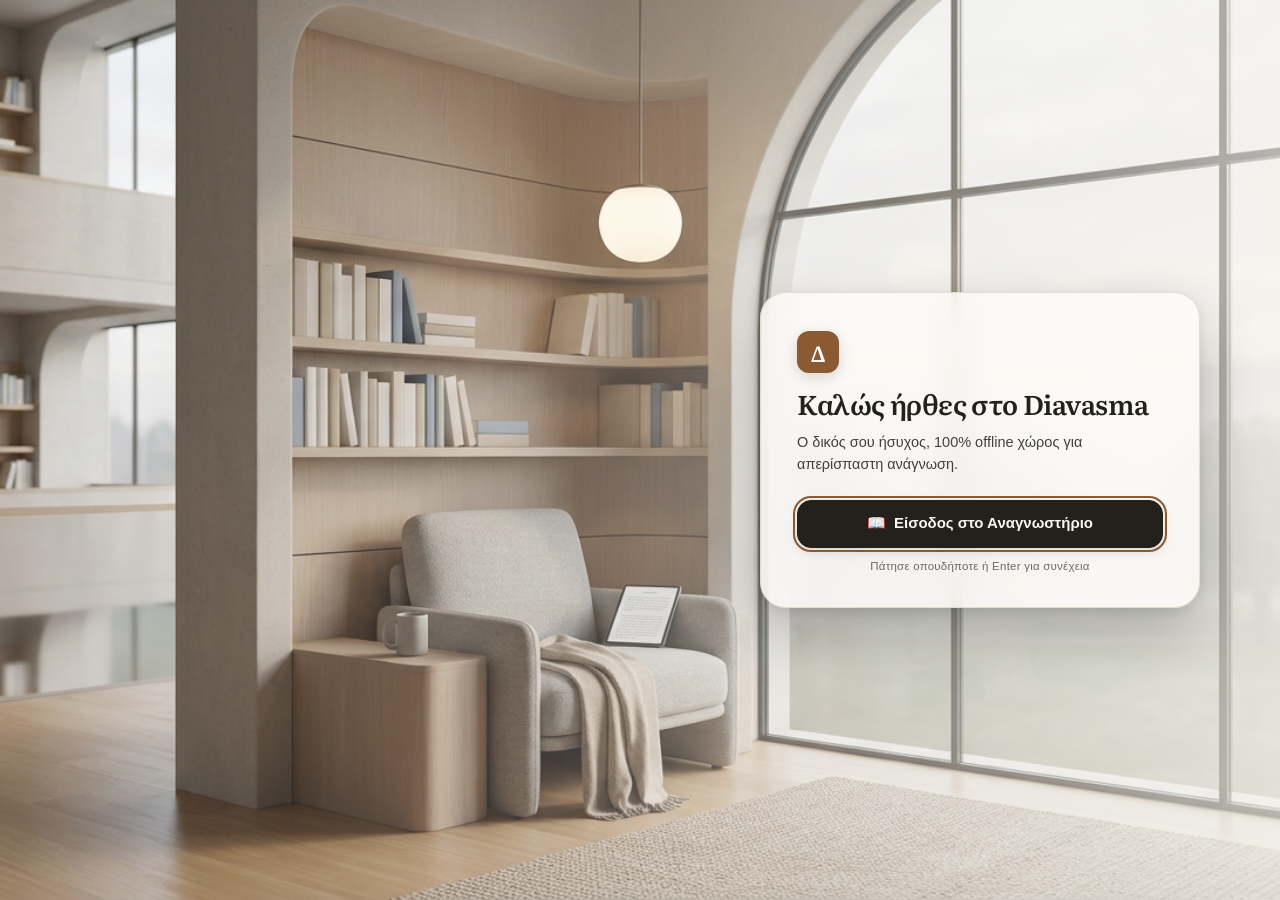
==== commit efa3048e: "Add files via upload" ====
--- a/Diavasma.html
+++ b/Diavasma.html
@@ -3,3170 +3,19 @@
 
 <head>
   <meta charset="UTF-8" />
-    <meta http-equiv="Content-Security-Policy" content="default-src 'self' 'unsafe-inline' data: blob:; style-src 'self' 'unsafe-inline' https://fonts.googleapis.com; font-src 'self' data: blob: https://fonts.gstatic.com; media-src 'self' data: blob:; connect-src 'self' https: data: blob:; frame-src 'self' blob: data:;" />
+    <meta http-equiv="Content-Security-Policy" content="default-src 'self' data: blob:; style-src 'self' 'unsafe-inline'; script-src 'self' 'unsafe-inline' blob:; font-src 'self' data: blob:; media-src 'self' data: blob:; connect-src 'self' https: data: blob:; frame-src 'self' blob: data:;" />
   <meta name="viewport" content="width=device-width, initial-scale=1.0, viewport-fit=cover" />
   <title>Diavasma — Χώρος Ανάγνωσης</title>
   <link rel="manifest" href="manifest.json" />
   <link rel="icon" type="image/svg+xml" href="icon.svg" />
+  <link rel="apple-touch-icon" href="apple-touch-icon.png" />
   <meta name="theme-color" content="#23272f" />
   <meta name="apple-mobile-web-app-capable" content="yes" />
   <meta name="apple-mobile-web-app-status-bar-style" content="black-translucent" />
   <meta name="apple-mobile-web-app-title" content="Diavasma" />
-  <!-- Non-blocking Google Fonts -->
-  <link rel="preconnect" href="https://fonts.googleapis.com" />
-  <link rel="preconnect" href="https://fonts.gstatic.com" crossorigin />
-  <link rel="stylesheet"
-    href="https://fonts.googleapis.com/css2?family=Atkinson+Hyperlegible+Next:ital,wght@0,400;0,600;1,400&family=Inter:wght@400;500;600&family=Literata:ital,opsz,wght@0,7..72,400;0,7..72,500;0,7..72,600;1,7..72,400&family=Lora:ital,wght@0,400;0,500;0,600;1,400&family=Merriweather:ital,wght@0,300;0,400;0,700;1,400&family=Newsreader:ital,opsz,wght@0,6..72,400;0,6..72,500;1,6..72,400&family=Source+Serif+4:ital,opsz,wght@0,8..60,400;0,8..60,600;1,8..60,400&display=swap"
-    media="print" onload="this.media='all'" />
-  <style>
-    /* --- Design Tokens & 6 Curated Paper/Dark Themes --- */
-    :root {
-      color-scheme: light;
-      --bg: #ede9df;
-      --sheet: #faf7f0;
-      --ink: #24201b;
-      --muted: #50483e;
-      --line: rgba(65, 55, 42, 0.14);
-      --accent: #8c5a32;
-      --accent-soft: rgba(140, 90, 50, 0.13);
-      --glass: rgba(250, 247, 240, 0.94);
-      --tts-hl: rgba(140, 90, 50, 0.18);
-      --hl-yellow: rgba(245, 198, 66, 0.35);
-      --hl-green: rgba(102, 187, 138, 0.30);
-      --hl-blue: rgba(100, 165, 235, 0.28);
-      --shadow-sheet: 0 1px 2px rgba(38, 34, 29, 0.04), 0 12px 32px -8px rgba(38, 34, 29, 0.12);
-      --shadow-float: 0 10px 30px -4px rgba(38, 34, 29, 0.18), 0 0 0 1px var(--line);
-      --ease-spring: cubic-bezier(0.2, 0, 0, 1);
-      --reader-font: "Literata", Georgia, serif;
-      --reader-size: 20px;
-      --reader-lh: 1.72;
-      --reader-align: left;
-      --safe-top: env(safe-area-inset-top, 0px);
-      --safe-bottom: env(safe-area-inset-bottom, 0px);
-    }
-
-    [data-theme="warm"] {
-      color-scheme: light;
-      --bg: #e5d4bc;
-      --sheet: #f5ead8;
-      --ink: #36291e;
-      --muted: #524032;
-      --line: rgba(85, 60, 38, 0.16);
-      --accent: #9e582b;
-      --accent-soft: rgba(158, 88, 43, 0.15);
-      --glass: rgba(245, 234, 216, 0.94);
-      --tts-hl: rgba(158, 88, 43, 0.20);
-    }
-
-    [data-theme="sage"] {
-      color-scheme: light;
-      --bg: #dce4da;
-      --sheet: #ebf0e9;
-      --ink: #1f2b22;
-      --muted: #3a4b3e;
-      --line: rgba(35, 55, 40, 0.14);
-      --accent: #3c6e47;
-      --accent-soft: rgba(60, 110, 71, 0.14);
-      --glass: rgba(235, 240, 233, 0.94);
-      --tts-hl: rgba(60, 110, 71, 0.20);
-    }
-
-    [data-theme="slate"] {
-      color-scheme: dark;
-      --bg: #1b1e24;
-      --sheet: #23272f;
-      --ink: #e2e6ed;
-      --muted: #b0bac9;
-      --line: rgba(255, 255, 255, 0.12);
-      --accent: #7aa2f7;
-      --accent-soft: rgba(122, 162, 247, 0.18);
-      --glass: rgba(35, 39, 47, 0.94);
-      --tts-hl: rgba(122, 162, 247, 0.24);
-      --hl-yellow: rgba(235, 185, 52, 0.28);
-      --hl-green: rgba(86, 175, 125, 0.26);
-      --hl-blue: rgba(88, 155, 225, 0.28);
-      --shadow-sheet: 0 12px 36px rgba(0, 0, 0, 0.42);
-      --shadow-float: 0 10px 30px rgba(0, 0, 0, 0.55), 0 0 0 1px var(--line);
-    }
-
-    [data-theme="night"] {
-      color-scheme: dark;
-      --bg: #121312;
-      --sheet: #1b1c1a;
-      --ink: #e8e3d9;
-      --muted: #b8b3a8;
-      --line: rgba(255, 255, 255, 0.12);
-      --accent: #d4a373;
-      --accent-soft: rgba(212, 163, 115, 0.18);
-      --glass: rgba(27, 28, 26, 0.94);
-      --tts-hl: rgba(212, 163, 115, 0.24);
-      --hl-yellow: rgba(235, 185, 52, 0.28);
-      --hl-green: rgba(86, 175, 125, 0.26);
-      --hl-blue: rgba(88, 155, 225, 0.26);
-      --shadow-sheet: 0 12px 36px rgba(0, 0, 0, 0.5);
-      --shadow-float: 0 10px 30px rgba(0, 0, 0, 0.65), 0 0 0 1px var(--line);
-    }
-
-    [data-theme="amoled"] {
-      color-scheme: dark;
-      --bg: #000000;
-      --sheet: #0b0b0c;
-      --ink: #dcd8d0;
-      --muted: #aca79e;
-      --line: rgba(255, 255, 255, 0.13);
-      --accent: #e0b17e;
-      --accent-soft: rgba(224, 177, 126, 0.18);
-      --glass: rgba(14, 14, 15, 0.95);
-      --tts-hl: rgba(224, 177, 126, 0.24);
-      --hl-yellow: rgba(235, 185, 52, 0.26);
-      --hl-green: rgba(86, 175, 125, 0.24);
-      --hl-blue: rgba(88, 155, 225, 0.24);
-      --shadow-sheet: none;
-      --shadow-float: 0 10px 30px rgba(0, 0, 0, 0.8), 0 0 0 1px var(--line);
-    }
-
-    /* --- Base & Subtle Paper Grain --- */
-    * {
-      box-sizing: border-box;
-      -webkit-tap-highlight-color: transparent;
-    }
-
-    [hidden] {
-      display: none !important;
-    }
-
-    html,
-    body {
-      margin: 0;
-      height: 100%;
-      height: 100dvh;
-      background: var(--bg);
-      color: var(--ink);
-      font-family: "Inter", -apple-system, BlinkMacSystemFont, "Segoe UI", Roboto, sans-serif;
-      font-size: 14px;
-      line-height: 1.5;
-      overflow: hidden;
-      transition: background 0.3s var(--ease-spring), color 0.3s var(--ease-spring);
-    }
-
-    body::before {
-      content: "";
-      position: fixed;
-      inset: 0;
-      pointer-events: none;
-      z-index: 999;
-      opacity: 0.022;
-      background-image: url("data:image/svg+xml,%3Csvg viewBox='0 0 200 200' xmlns='http://www.w3.org/200/svg'%3E%3Cfilter id='n'%3E%3CfeTurbulence type='fractalNoise' baseFrequency='0.8' numOctaves='3' stitchTiles='stitch'/%3E%3C/filter%3E%3Crect width='100%25' height='100%25' filter='url(%23n)'/%3E%3C/svg%3E");
-    }
-
-    h1,
-    h2,
-    h3,
-    h4,
-    strong,
-    b {
-      color: var(--ink);
-    }
-
-    button,
-    select,
-    input,
-    textarea {
-      font: inherit;
-      color: var(--ink);
-    }
-
-    select,
-    option {
-      background-color: var(--sheet);
-      color: var(--ink);
-    }
-
-    .app {
-      position: relative;
-      height: 100%;
-      width: 100%;
-      display: flex;
-      flex-direction: column;
-      background: var(--bg);
-      color: var(--ink);
-      padding-top: var(--safe-top);
-    }
-
-    /* --- Ambient Fireflies Overlay (Dark + Fullscreen + 1 min Idle) --- */
-    .firefly-canvas {
-      position: fixed;
-      inset: 0;
-      width: 100%;
-      height: 100%;
-      pointer-events: none;
-      z-index: 25;
-      opacity: 0;
-      transition: opacity 2.4s ease;
-    }
-
-    .firefly-canvas.visible {
-      opacity: 1;
-    }
-
-    .progress-track {
-      position: fixed;
-      top: 0;
-      left: 0;
-      right: 0;
-      height: 3px;
-      z-index: 50;
-      pointer-events: none;
-    }
-
-    .progress-fill {
-      height: 100%;
-      width: 0%;
-      background: var(--accent);
-      transition: width 0.3s var(--ease-spring);
-    }
-
-    /* --- Top Header (Reserves identical layout space in Fullscreen/Zen) --- */
-    .topbar {
-      height: 58px;
-      min-height: 58px;
-      padding: 0 clamp(12px, 3vw, 28px);
-      display: flex;
-      align-items: center;
-      justify-content: space-between;
-      gap: 8px;
-      z-index: 20;
-      opacity: 1;
-      transition: opacity 0.28s var(--ease-spring);
-    }
-
-    .app.zen .topbar {
-      opacity: 0;
-      pointer-events: none;
-    }
-
-    .app.zen.reveal-top .topbar,
-    .app.zen .topbar:focus-within {
-      opacity: 1;
-      pointer-events: auto;
-    }
-
-    .brand {
-      display: flex;
-      align-items: center;
-      gap: 10px;
-      min-width: 0;
-      cursor: pointer;
-    }
-
-    .brand-icon {
-      width: 34px;
-      height: 34px;
-      border-radius: 11px;
-      background: var(--ink);
-      color: var(--sheet);
-      display: grid;
-      place-items: center;
-      font-family: "Cinzel", "Literata", "Playfair Display", Georgia, serif;
-      font-weight: 700;
-      font-size: 18px;
-      letter-spacing: normal;
-      flex-shrink: 0;
-      box-shadow: 0 2px 8px rgba(0, 0, 0, 0.12);
-      transition: transform 0.2s var(--ease-spring);
-    }
-
-    .brand:hover .brand-icon {
-      transform: scale(1.04);
-    }
-
-    .brand-info {
-      min-width: 0;
-    }
-
-    .brand-label {
-      font-size: 12px;
-      font-weight: 600;
-      letter-spacing: 0.14em;
-      text-transform: uppercase;
-      color: var(--muted);
-    }
-
-    .brand-title {
-      font-family: "Literata", Georgia, serif;
-      font-size: 15px;
-      font-weight: 500;
-      color: var(--ink);
-      white-space: nowrap;
-      overflow: hidden;
-      text-overflow: ellipsis;
-      max-width: 38vw;
-    }
-
-    .top-actions {
-      display: flex;
-      align-items: center;
-      gap: 6px;
-      flex-shrink: 0;
-    }
-
-    .status-pill {
-      display: inline-flex;
-      align-items: center;
-      gap: 6px;
-      padding: 5px 10px;
-      border-radius: 999px;
-      background: var(--accent-soft);
-      color: var(--accent);
-      font-size: 12px;
-      font-weight: 600;
-      font-variant-numeric: tabular-nums;
-      cursor: pointer;
-    }
-
-    /* --- Buttons --- */
-    .btn {
-      display: inline-flex;
-      align-items: center;
-      justify-content: center;
-      gap: 6px;
-      height: 36px;
-      padding: 0 13px;
-      border-radius: 999px;
-      border: 1px solid var(--line);
-      background: var(--sheet);
-      color: var(--ink);
-      cursor: pointer;
-      font-size: 12.5px;
-      font-weight: 500;
-      white-space: nowrap;
-      touch-action: manipulation;
-      transition: transform 0.15s var(--ease-spring), background 0.2s, border-color 0.2s;
-    }
-
-    .btn:hover {
-      background: var(--accent-soft);
-      border-color: var(--accent);
-    }
-
-    .btn:active {
-      transform: scale(0.96);
-    }
-
-    .btn.primary {
-      background: var(--ink);
-      color: var(--sheet);
-      border-color: var(--ink);
-      box-shadow: 0 4px 12px rgba(0, 0, 0, 0.12);
-    }
-
-    .btn.primary:hover {
-      opacity: 0.92;
-      background: var(--ink);
-    }
-
-    .btn.accent-btn {
-      background: var(--accent-soft);
-      color: var(--accent);
-      border-color: transparent;
-      font-weight: 600;
-    }
-
-    .btn.accent-btn:hover {
-      border-color: var(--accent);
-    }
-
-    .btn.active-zen {
-      background: var(--accent-soft);
-      border-color: var(--accent);
-      color: var(--accent);
-    }
-
-    .btn.icon-only {
-      width: 36px;
-      padding: 0;
-    }
-
-    .btn.sm {
-      height: 30px;
-      padding: 0 11px;
-      font-size: 12px;
-    }
-
-    .btn svg {
-      width: 15px;
-      height: 15px;
-      stroke: currentColor;
-      fill: none;
-      stroke-width: 1.8;
-      stroke-linecap: round;
-      stroke-linejoin: round;
-    }
-
-    .badge-count {
-      display: inline-flex;
-      align-items: center;
-      justify-content: center;
-      min-width: 18px;
-      height: 18px;
-      padding: 0 5px;
-      border-radius: 999px;
-      background: var(--accent);
-      color: var(--sheet);
-      font-size: 12px;
-      font-weight: 600;
-    }
-
-    /* --- Dedicated Library & Playlist Hub View --- */
-    .library-hub {
-      flex: 1;
-      overflow-y: auto;
-      -webkit-overflow-scrolling: touch;
-      padding: 12px clamp(14px, 4vw, 40px) calc(48px + var(--safe-bottom));
-      scrollbar-width: thin;
-    }
-
-    .hub-container {
-      width: min(980px, 100%);
-      margin: 0 auto;
-      display: flex;
-      flex-direction: column;
-      gap: 18px;
-      animation: fadeUp 0.35s var(--ease-spring);
-    }
-
-    @keyframes fadeUp {
-      from {
-        opacity: 0;
-        transform: translateY(10px);
-      }
-
-      to {
-        opacity: 1;
-        transform: translateY(0);
-      }
-    }
-
-    .hub-header {
-      display: flex;
-      flex-wrap: wrap;
-      align-items: flex-end;
-      justify-content: space-between;
-      gap: 12px;
-    }
-
-    .hub-header h1 {
-      margin: 0 0 4px;
-      font-family: "Literata", Georgia, serif;
-      font-size: clamp(23px, 3.8vw, 34px);
-      font-weight: 500;
-      letter-spacing: -0.02em;
-    }
-
-    .hub-header p {
-      margin: 0;
-      color: var(--muted);
-      font-size: 13.5px;
-    }
-
-    .hub-toolbar {
-      display: flex;
-      flex-wrap: wrap;
-      align-items: center;
-      justify-content: space-between;
-      gap: 10px;
-      padding-bottom: 12px;
-      border-bottom: 1px solid var(--line);
-    }
-
-    .group-pills {
-      display: flex;
-      align-items: center;
-      gap: 6px;
-      flex-wrap: wrap;
-    }
-
-    .group-pill {
-      height: 34px;
-      padding: 0 13px;
-      border-radius: 999px;
-      border: 1px solid var(--line);
-      background: var(--sheet);
-      color: var(--ink);
-      font-size: 12.5px;
-      font-weight: 500;
-      cursor: pointer;
-      display: inline-flex;
-      align-items: center;
-      gap: 6px;
-      touch-action: manipulation;
-      transition: all 0.18s;
-    }
-
-    .group-pill:hover {
-      border-color: var(--accent);
-      background: var(--accent-soft);
-    }
-
-    .group-pill.active {
-      background: var(--ink);
-      color: var(--sheet);
-      border-color: var(--ink);
-    }
-
-    .group-pill .pill-num {
-      font-size: 12px;
-      opacity: 0.75;
-    }
-
-    /* Composer Card */
-    .composer-card {
-      background: var(--sheet);
-      border: 1px solid var(--line);
-      border-radius: 20px;
-      padding: clamp(16px, 3vw, 26px);
-      box-shadow: var(--shadow-sheet);
-      display: flex;
-      flex-direction: column;
-      gap: 13px;
-    }
-
-    .drop-zone {
-      border: 1.5px dashed var(--line);
-      border-radius: 14px;
-      padding: 14px 16px;
-      display: flex;
-      flex-wrap: wrap;
-      align-items: center;
-      justify-content: space-between;
-      gap: 12px;
-      background: var(--bg);
-      transition: border-color 0.2s, background 0.2s;
-    }
-
-    .drop-zone.dragover {
-      border-color: var(--accent);
-      background: var(--accent-soft);
-    }
-
-    .drop-info {
-      display: flex;
-      align-items: center;
-      gap: 11px;
-      flex: 1;
-      min-width: 210px;
-    }
-
-    .drop-badge {
-      width: 38px;
-      height: 38px;
-      border-radius: 11px;
-      background: var(--accent-soft);
-      color: var(--accent);
-      display: grid;
-      place-items: center;
-      flex-shrink: 0;
-    }
-
-    .url-import-row {
-      display: flex;
-      gap: 8px;
-      align-items: center;
-    }
-
-    .composer-meta-row {
-      display: grid;
-      grid-template-columns: 1fr 220px;
-      gap: 10px;
-    }
-
-    .composer-input,
-    .composer-select {
-      height: 40px;
-      border-radius: 11px;
-      border: 1px solid var(--line);
-      background: var(--bg);
-      color: var(--ink);
-      padding: 0 12px;
-      font-size: 14px;
-      outline: none;
-      width: 100%;
-    }
-
-    .composer-input:focus,
-    .composer-select:focus {
-      border-color: var(--accent);
-    }
-
-    .paste-area {
-      width: 100%;
-      height: 110px;
-      resize: vertical;
-      border-radius: 13px;
-      border: 1px solid var(--line);
-      background: var(--bg);
-      color: var(--ink);
-      padding: 12px 14px;
-      font-family: "Literata", Georgia, serif;
-      font-size: 15px;
-      line-height: 1.6;
-      outline: none;
-    }
-
-    .paste-area:focus {
-      border-color: var(--accent);
-      box-shadow: 0 0 0 3px var(--accent-soft);
-    }
-
-    .paste-actions {
-      display: flex;
-      justify-content: space-between;
-      align-items: center;
-      gap: 10px;
-      flex-wrap: wrap;
-    }
-
-    /* Group Playlist Cards */
-    .groups-stack {
-      display: flex;
-      flex-direction: column;
-      gap: 18px;
-    }
-
-    .playlist-card {
-      background: var(--sheet);
-      border: 1px solid var(--line);
-      border-radius: 20px;
-      padding: clamp(14px, 3vw, 24px);
-      box-shadow: var(--shadow-sheet);
-      display: flex;
-      flex-direction: column;
-      gap: 12px;
-    }
-
-    .playlist-card-head {
-      display: flex;
-      flex-wrap: wrap;
-      align-items: center;
-      justify-content: space-between;
-      gap: 10px;
-      padding-bottom: 10px;
-      border-bottom: 1px solid var(--line);
-    }
-
-    .playlist-card-title {
-      display: flex;
-      align-items: center;
-      gap: 10px;
-    }
-
-    .playlist-card-title h2 {
-      margin: 0;
-      font-family: "Literata", Georgia, serif;
-      font-size: 19px;
-      font-weight: 500;
-    }
-
-    .playlist-subtitle {
-      font-size: 12px;
-      color: var(--muted);
-    }
-
-    .playlist-card-actions {
-      display: flex;
-      align-items: center;
-      gap: 6px;
-      flex-wrap: wrap;
-    }
-
-    .playlist-tracks {
-      display: flex;
-      flex-direction: column;
-      gap: 8px;
-    }
-
-    .track-row {
-      display: flex;
-      align-items: center;
-      justify-content: space-between;
-      gap: 10px;
-      padding: 10px 12px;
-      border-radius: 13px;
-      border: 1px solid var(--line);
-      background: var(--bg);
-      cursor: pointer;
-      transition: transform 0.14s var(--ease-spring), border-color 0.2s;
-    }
-
-    .track-row:hover {
-      border-color: var(--accent);
-      transform: translateX(2px);
-    }
-
-    .track-left {
-      display: flex;
-      align-items: center;
-      gap: 11px;
-      min-width: 0;
-      flex: 1;
-    }
-
-    .track-num {
-      width: 26px;
-      height: 26px;
-      border-radius: 8px;
-      background: var(--accent-soft);
-      color: var(--accent);
-      font-size: 12px;
-      font-weight: 600;
-      display: grid;
-      place-items: center;
-      flex-shrink: 0;
-      font-variant-numeric: tabular-nums;
-    }
-
-    .track-favicon-wrap {
-      display: inline-flex;
-      align-items: center;
-      justify-content: center;
-      width: 24px;
-      height: 24px;
-      flex-shrink: 0;
-      vertical-align: middle;
-    }
-
-    .track-favicon {
-      width: 22px;
-      height: 22px;
-      border-radius: 6px;
-      object-fit: contain;
-      flex-shrink: 0;
-      background: var(--sheet);
-      border: 1px solid var(--line);
-      padding: 2px;
-    }
-
-    .track-favicon-fallback {
-      width: 22px;
-      height: 22px;
-      border-radius: 6px;
-      display: inline-flex;
-      align-items: center;
-      justify-content: center;
-      background: var(--accent-soft);
-      color: var(--accent);
-      font-size: 10px;
-      font-weight: 700;
-      border: 1px solid var(--line);
-      flex-shrink: 0;
-      user-select: none;
-    }
-
-    .track-meta .date-tag {
-      background: var(--accent-soft);
-      color: var(--accent);
-      font-weight: 500;
-    }
-
-    .track-info {
-      min-width: 0;
-      flex: 1;
-    }
-
-    .track-info strong {
-      display: block;
-      font-family: "Literata", Georgia, serif;
-      font-size: 14.5px;
-      font-weight: 500;
-      white-space: nowrap;
-      overflow: hidden;
-      text-overflow: ellipsis;
-    }
-
-    .track-meta {
-      display: flex;
-      align-items: center;
-      gap: 6px;
-      flex-wrap: wrap;
-      font-size: 12px;
-      color: var(--muted);
-      margin-top: 3px;
-    }
-
-    .meta-tag {
-      padding: 1px 6px;
-      border-radius: 5px;
-      background: var(--sheet);
-      border: 1px solid var(--line);
-      font-size: 12px;
-      font-weight: 500;
-    }
-
-    .track-controls {
-      display: flex;
-      align-items: center;
-      gap: 4px;
-      flex-shrink: 0;
-    }
-
-    .mini-icon-btn {
-      width: 32px;
-      height: 32px;
-      border-radius: 8px;
-      border: 1px solid transparent;
-      background: transparent;
-      color: var(--muted);
-      cursor: pointer;
-      display: grid;
-      place-items: center;
-      font-size: 13px;
-      touch-action: manipulation;
-    }
-
-    .mini-icon-btn:hover {
-      background: var(--sheet);
-      border-color: var(--line);
-      color: var(--ink);
-    }
-
-    .mini-icon-btn.danger:hover {
-      color: #e05252;
-      background: rgba(200, 50, 50, 0.12);
-    }
-
-    .move-group-select {
-      height: 32px;
-      max-width: 120px;
-      border-radius: 8px;
-      border: 1px solid var(--line);
-      background: var(--sheet);
-      color: var(--ink);
-      font-size: 12px;
-      padding: 0 6px;
-      cursor: pointer;
-      outline: none;
-    }
-
-    .empty-group-msg {
-      padding: 16px;
-      text-align: center;
-      font-size: 12.5px;
-      color: var(--muted);
-      border: 1px dashed var(--line);
-      border-radius: 12px;
-    }
-
-    /* --- Reading Stage --- */
-    .reading {
-      flex: 1;
-      min-height: 0;
-      display: flex;
-      flex-direction: column;
-      padding: 2px clamp(10px, 3vw, 28px) calc(66px + var(--safe-bottom));
-      position: relative;
-    }
-
-    .book-stage {
-      flex: 1;
-      min-height: 0;
-      width: min(1160px, 100%);
-      margin: 0 auto;
-      display: grid;
-      grid-template-columns: 1fr;
-      border-radius: 16px;
-      background: var(--sheet);
-      box-shadow: var(--shadow-sheet);
-      border: 1px solid var(--line);
-      overflow: hidden;
-      position: relative;
-      touch-action: pan-y;
-    }
-
-    .book-stage.two {
-      grid-template-columns: 1fr 1fr;
-    }
-
-    .book-stage.two::after {
-      content: "";
-      position: absolute;
-      top: 0;
-      bottom: 0;
-      left: 50%;
-      width: 36px;
-      transform: translateX(-50%);
-      pointer-events: none;
-      background: linear-gradient(90deg, transparent 0%, rgba(0, 0, 0, 0.025) 38%, rgba(0, 0, 0, 0.07) 50%, rgba(0, 0, 0, 0.025) 62%, transparent 100%);
-    }
-
-    [data-theme="night"] .book-stage.two::after,
-    [data-theme="slate"] .book-stage.two::after,
-    [data-theme="amoled"] .book-stage.two::after {
-      background: linear-gradient(90deg, transparent 0%, rgba(0, 0, 0, 0.22) 38%, rgba(0, 0, 0, 0.48) 50%, rgba(0, 0, 0, 0.22) 62%, transparent 100%);
-    }
-
-    .page-sheet {
-      min-width: 0;
-      min-height: 0;
-      height: 100%;
-      padding: clamp(18px, 3.8vw, 46px) clamp(18px, 4vw, 52px);
-      overflow: hidden;
-      display: flex;
-      flex-direction: column;
-      justify-content: flex-start;
-    }
-
-    .page-sheet.turn-anim {
-      animation: pageTurn 0.2s var(--ease-spring);
-    }
-
-    @keyframes pageTurn {
-      from {
-        opacity: 0.45;
-        transform: translateY(3px);
-      }
-
-      to {
-        opacity: 1;
-        transform: translateY(0);
-      }
-    }
-
-    .page-content,
-    .page-measurer {
-      white-space: pre-wrap;
-      overflow-wrap: break-word;
-      word-break: normal;
-      font-family: var(--reader-font);
-      font-size: var(--reader-size);
-      line-height: var(--reader-lh);
-      text-align: var(--reader-align);
-      color: var(--ink);
-      max-width: 66ch;
-      width: 100%;
-      margin: 0 auto;
-      -webkit-user-select: text;
-      user-select: text;
-      -webkit-touch-callout: none;
-    }
-
-    .page-measurer {
-      position: fixed;
-      left: -99999px;
-      top: 0;
-      visibility: hidden;
-      pointer-events: none;
-      margin: 0;
-      max-width: none;
-    }
-
-    /* Highlight, Search & Active TTS Marks */
-    .page-content mark.tts-active {
-      background: var(--tts-hl);
-      color: var(--ink);
-      border-radius: 5px;
-      box-shadow: 0 0 0 2px var(--tts-hl);
-      transition: background 0.15s;
-    }
-
-    .page-content mark.search-hit {
-      background: var(--accent-soft);
-      color: var(--ink);
-      border-bottom: 2px solid var(--accent);
-      border-radius: 3px;
-      padding: 0 2px;
-    }
-
-    .page-content mark.user-hl {
-      color: var(--ink);
-      border-radius: 4px;
-      padding: 1px 0;
-      cursor: pointer;
-    }
-
-    .page-content mark.hl-yellow {
-      background: var(--hl-yellow);
-    }
-
-    .page-content mark.hl-green {
-      background: var(--hl-green);
-    }
-
-    .page-content mark.hl-blue {
-      background: var(--hl-blue);
-    }
-
-    .page-content mark.has-note {
-      border-bottom: 2px dotted var(--accent);
-    }
-
-    .scroll-stage {
-      flex: 1;
-      min-height: 0;
-      width: min(860px, 100%);
-      margin: 0 auto;
-      border-radius: 16px;
-      background: var(--sheet);
-      border: 1px solid var(--line);
-      box-shadow: var(--shadow-sheet);
-      overflow-y: auto;
-      -webkit-overflow-scrolling: touch;
-      padding: clamp(22px, 5vw, 64px) clamp(18px, 5vw, 64px) 84px;
-    }
-
-    /* --- Floating Bottom Dock (Transparent & Proximity-Revealed in Fullscreen) --- */
-    .floating-dock {
-      position: fixed;
-      bottom: calc(12px + var(--safe-bottom));
-      left: 50%;
-      transform: translateX(-50%);
-      z-index: 30;
-      display: flex;
-      align-items: center;
-      gap: 3px;
-      padding: 5px 10px;
-      border-radius: 999px;
-      background: var(--glass);
-      color: var(--ink);
-      backdrop-filter: blur(14px);
-      -webkit-backdrop-filter: blur(14px);
-      box-shadow: var(--shadow-float);
-      max-width: calc(100vw - 16px);
-      overflow-x: auto;
-      scrollbar-width: none;
-      opacity: 1;
-      transition: opacity 0.28s var(--ease-spring);
-    }
-
-    .floating-dock::-webkit-scrollbar {
-      display: none;
-    }
-
-    .app.zen .floating-dock {
-      opacity: 0;
-      pointer-events: none;
-    }
-
-    .app.zen.reveal-dock .floating-dock,
-    .app.zen .floating-dock:focus-within {
-      opacity: 1;
-      pointer-events: auto;
-    }
-
-    .dock-btn {
-      height: 36px;
-      min-width: 36px;
-      padding: 0 9px;
-      border: none;
-      border-radius: 999px;
-      background: transparent;
-      color: var(--ink);
-      display: inline-flex;
-      align-items: center;
-      justify-content: center;
-      gap: 5px;
-      font-size: 12px;
-      font-weight: 500;
-      cursor: pointer;
-      flex-shrink: 0;
-      touch-action: manipulation;
-      transition: background 0.18s, transform 0.12s;
-    }
-
-    .dock-btn:hover {
-      background: var(--accent-soft);
-      color: var(--accent);
-    }
-
-    .dock-btn.speaking {
-      background: var(--accent);
-      color: var(--sheet);
-    }
-
-    .dock-btn:active {
-      transform: scale(0.94);
-    }
-
-    .dock-btn svg {
-      width: 16px;
-      height: 16px;
-      stroke: currentColor;
-      fill: none;
-      stroke-width: 1.8;
-      stroke-linecap: round;
-      stroke-linejoin: round;
-    }
-
-    .dock-divider {
-      width: 1px;
-      height: 18px;
-      background: var(--line);
-      margin: 0 2px;
-      flex-shrink: 0;
-    }
-
-    .page-counter {
-      padding: 0 6px;
-      font-size: 12px;
-      font-weight: 500;
-      font-variant-numeric: tabular-nums;
-      color: var(--muted);
-      white-space: nowrap;
-      flex-shrink: 0;
-    }
-
-    .toc-select {
-      max-width: 165px;
-      height: 34px;
-      border: none;
-      border-radius: 999px;
-      background: transparent;
-      color: var(--ink);
-      padding: 0 8px;
-      font-size: 12px;
-      font-weight: 500;
-      cursor: pointer;
-      outline: none;
-      text-overflow: ellipsis;
-      flex-shrink: 0;
-    }
-
-    .toc-select:hover {
-      background: var(--accent-soft);
-    }
-
-    /* --- Floating Search Bar --- */
-    .search-popover {
-      position: fixed;
-      bottom: calc(64px + var(--safe-bottom));
-      left: 50%;
-      transform: translateX(-50%);
-      z-index: 32;
-      display: flex;
-      align-items: center;
-      gap: 6px;
-      padding: 6px 10px;
-      border-radius: 999px;
-      background: var(--glass);
-      color: var(--ink);
-      backdrop-filter: blur(14px);
-      -webkit-backdrop-filter: blur(14px);
-      box-shadow: var(--shadow-float);
-      max-width: calc(100vw - 20px);
-      animation: fadeUp 0.2s var(--ease-spring);
-    }
-
-    .search-popover input {
-      width: min(210px, 44vw);
-      height: 34px;
-      border: none;
-      background: transparent;
-      color: var(--ink);
-      padding: 0 8px;
-      font-size: 14px;
-      outline: none;
-    }
-
-    .search-count {
-      font-size: 12px;
-      color: var(--muted);
-      padding: 0 4px;
-      white-space: nowrap;
-    }
-
-    /* --- Selection Floating Menu (Clear of OS Selection Handles & Pop-ups) --- */
-    .selection-menu {
-      position: fixed;
-      z-index: 58;
-      display: flex;
-      flex-direction: column;
-      gap: 8px;
-      padding: 9px 11px;
-      border-radius: 18px;
-      background: var(--sheet);
-      color: var(--ink);
-      border: 1px solid var(--line);
-      box-shadow: 0 16px 40px rgba(0, 0, 0, 0.28);
-      width: min(356px, calc(100vw - 20px));
-      animation: fadeUp 0.16s var(--ease-spring);
-    }
-
-    .selection-menu.touch-docked {
-      left: 50% !important;
-      top: auto !important;
-      bottom: calc(64px + var(--safe-bottom)) !important;
-      transform: translateX(-50%);
-    }
-
-    .sel-actions {
-      display: flex;
-      align-items: center;
-      justify-content: space-between;
-      gap: 4px;
-      flex-wrap: wrap;
-    }
-
-    .color-dots-group {
-      display: inline-flex;
-      align-items: center;
-      gap: 7px;
-      padding: 0 4px;
-    }
-
-    .color-dot {
-      width: 24px;
-      height: 24px;
-      border-radius: 50%;
-      border: 1.5px solid var(--line);
-      cursor: pointer;
-      touch-action: manipulation;
-      transition: transform 0.15s;
-    }
-
-    .color-dot:hover,
-    .color-dot:active {
-      transform: scale(1.15);
-    }
-
-    .color-dot.yellow {
-      background: #f5c642;
-    }
-
-    .color-dot.green {
-      background: #66bb8a;
-    }
-
-    .color-dot.blue {
-      background: #64a5eb;
-    }
-
-    .sel-note-box {
-      display: flex;
-      gap: 6px;
-    }
-
-    .sel-note-box input {
-      flex: 1;
-      height: 36px;
-      border-radius: 10px;
-      border: 1px solid var(--line);
-      background: var(--bg);
-      color: var(--ink);
-      padding: 0 10px;
-      font-size: 14px;
-      outline: none;
-    }
-
-    .translate-card {
-      padding: 9px 11px;
-      border-radius: 12px;
-      background: var(--bg);
-      color: var(--ink);
-      font-size: 13.5px;
-      line-height: 1.45;
-      max-height: 150px;
-      overflow-y: auto;
-    }
-
-    .translate-head {
-      display: flex;
-      justify-content: space-between;
-      align-items: center;
-      font-size: 12px;
-      font-weight: 600;
-      text-transform: uppercase;
-      letter-spacing: 0.08em;
-      color: var(--muted);
-      margin-bottom: 4px;
-    }
-
-    .lang-switch {
-      border: none;
-      background: var(--accent-soft);
-      color: var(--accent);
-      border-radius: 6px;
-      padding: 3px 8px;
-      font-size: 12px;
-      font-weight: 600;
-      cursor: pointer;
-    }
-
-    /* --- Side Drawers (Settings & Notes) --- */
-    .drawer-backdrop {
-      position: fixed;
-      inset: 0;
-      background: rgba(10, 10, 10, 0.36);
-      z-index: 40;
-      opacity: 0;
-      pointer-events: none;
-      transition: opacity 0.25s var(--ease-spring);
-    }
-
-    .drawer-backdrop.open {
-      opacity: 1;
-      pointer-events: auto;
-    }
-
-    .drawer {
-      position: fixed;
-      top: calc(12px + var(--safe-top));
-      right: 12px;
-      bottom: calc(12px + var(--safe-bottom));
-      width: min(390px, calc(100vw - 24px));
-      background: var(--sheet);
-      color: var(--ink);
-      border: 1px solid var(--line);
-      border-radius: 22px;
-      box-shadow: 0 24px 60px rgba(0, 0, 0, 0.3);
-      z-index: 45;
-      padding: 20px;
-      overflow-y: auto;
-      -webkit-overflow-scrolling: touch;
-      transform: translateX(calc(100% + 24px));
-      transition: transform 0.32s var(--ease-spring);
-    }
-
-    .drawer.open {
-      transform: translateX(0);
-    }
-
-    .drawer-head {
-      display: flex;
-      align-items: center;
-      justify-content: space-between;
-      flex-wrap: wrap;
-      margin-bottom: 14px;
-      gap: 8px;
-    }
-
-    .drawer-head h2 {
-      margin: 0;
-      font-family: "Literata", Georgia, serif;
-      font-size: 20px;
-      font-weight: 500;
-      color: var(--ink);
-      flex: 1;
-      min-width: 0;
-    }
-
-    .drawer-head-tools {
-      display: flex;
-      gap: 6px;
-      align-items: center;
-    }
-
-    .drawer-head .icon-only {
-      flex-shrink: 0;
-    }
-
-    .section-tag {
-      font-size: 12px;
-      font-weight: 600;
-      letter-spacing: 0.13em;
-      text-transform: uppercase;
-      color: var(--muted);
-      margin: 20px 0 10px;
-      padding-top: 14px;
-      border-top: 1px solid var(--line);
-    }
-
-    .section-tag:first-of-type {
-      margin-top: 4px;
-      padding-top: 0;
-      border-top: none;
-    }
-
-    /* Minimal Theme Sampling Chips (Each chip previews its own exact colors) */
-    .theme-chips {
-      display: grid;
-      grid-template-columns: repeat(3, 1fr);
-      gap: 8px;
-      margin-bottom: 12px;
-    }
-
-    .theme-chip {
-      padding: 9px 6px;
-      border-radius: 11px;
-      border: 1.5px solid transparent;
-      font-size: 12px;
-      font-weight: 500;
-      cursor: pointer;
-      text-align: center;
-      display: flex;
-      align-items: center;
-      justify-content: center;
-      gap: 6px;
-      touch-action: manipulation;
-      transition: transform 0.15s ease, box-shadow 0.15s ease, border-color 0.15s ease;
-    }
-
-    .theme-chip:hover {
-      transform: translateY(-1px);
-    }
-
-    .theme-chip[data-val="paper"] {
-      background: #faf7f0 !important;
-      color: #24201b !important;
-      border-color: #dfd7c8 !important;
-    }
-
-    .theme-chip[data-val="warm"] {
-      background: #f5ead8 !important;
-      color: #36291e !important;
-      border-color: #d8c3a8 !important;
-    }
-
-    .theme-chip[data-val="sage"] {
-      background: #ebf0e9 !important;
-      color: #1f2b22 !important;
-      border-color: #c4d3c2 !important;
-    }
-
-    .theme-chip[data-val="slate"] {
-      background: #23272f !important;
-      color: #e2e6ed !important;
-      border-color: #3e4654 !important;
-    }
-
-    .theme-chip[data-val="night"] {
-      background: #1b1c1a !important;
-      color: #e8e3d9 !important;
-      border-color: #363733 !important;
-    }
-
-    .theme-chip[data-val="amoled"] {
-      background: #000000 !important;
-      color: #dcd8d0 !important;
-      border-color: #2e2e30 !important;
-    }
-
-    .theme-chip.active {
-      box-shadow: 0 0 0 2px var(--accent) !important;
-      border-color: var(--accent) !important;
-      font-weight: 700 !important;
-    }
-
-    .swatch-dot {
-      width: 10px;
-      height: 10px;
-      border-radius: 50%;
-      border: 1px solid rgba(128, 128, 128, 0.4);
-      flex-shrink: 0;
-    }
-
-    /* Minimal Segmented Controls (Alignment & Spread) */
-    .layout-controls-row {
-      display: flex;
-      align-items: center;
-      gap: 6px;
-      background: var(--bg);
-      border: 1px solid var(--line);
-      border-radius: 12px;
-      padding: 4px;
-      margin-top: 6px;
-    }
-
-    .segmented-control {
-      display: flex;
-      align-items: center;
-      gap: 2px;
-      flex: 1;
-    }
-
-    .seg-divider {
-      width: 1px;
-      height: 22px;
-      background: var(--line);
-      margin: 0 4px;
-      flex-shrink: 0;
-    }
-
-    .seg-btn {
-      flex: 1;
-      display: inline-flex;
-      align-items: center;
-      justify-content: center;
-      height: 32px;
-      border-radius: 8px;
-      border: 1px solid transparent;
-      background: transparent;
-      color: var(--muted);
-      cursor: pointer;
-      transition: all 0.15s ease;
-      padding: 0;
-    }
-
-    .seg-btn svg {
-      width: 16px;
-      height: 16px;
-      stroke: currentColor;
-      stroke-width: 2;
-      stroke-linecap: round;
-      stroke-linejoin: round;
-      fill: none;
-    }
-
-    .seg-btn:hover {
-      color: var(--ink);
-      background: rgba(128, 128, 128, 0.08);
-    }
-
-    .seg-btn.active {
-      background: var(--sheet);
-      color: var(--accent);
-      border-color: var(--line);
-      box-shadow: 0 1px 3px rgba(0, 0, 0, 0.08);
-      font-weight: 600;
-    }
-
-    /* Modern Drag and Drop Zone with Icon */
-    .dropzone {
-      display: flex;
-      align-items: center;
-      gap: 12px;
-      padding: 12px 14px;
-      border: 1.5px dashed var(--line);
-      border-radius: 12px;
-      background: var(--bg);
-      cursor: pointer;
-      transition: all 0.2s ease;
-      margin: 8px 0;
-    }
-
-    .dropzone:hover,
-    .dropzone.drag-over {
-      border-color: var(--accent);
-      background: var(--accent-soft);
-      transform: translateY(-1px);
-    }
-
-    .dropzone-icon {
-      width: 36px;
-      height: 36px;
-      border-radius: 10px;
-      background: var(--accent-soft);
-      color: var(--accent);
-      display: flex;
-      align-items: center;
-      justify-content: center;
-      flex-shrink: 0;
-    }
-
-    .dropzone-icon svg {
-      width: 19px;
-      height: 19px;
-      stroke: currentColor;
-      fill: none;
-    }
-
-    .dropzone-text {
-      display: flex;
-      flex-direction: column;
-      gap: 2px;
-      min-width: 0;
-    }
-
-    .dropzone-text strong {
-      font-size: 13px;
-      color: var(--ink);
-      line-height: 1.2;
-    }
-
-    .dropzone-text span {
-      font-size: 12px;
-      color: var(--muted);
-      line-height: 1.2;
-    }
-
-    /* Uploaded Fonts List (like playlist-box) with delete X */
-    .fonts-box {
-      max-height: 140px;
-      overflow-y: auto;
-      border: 1px solid var(--line);
-      border-radius: 12px;
-      background: var(--bg);
-      margin-top: 6px;
-      margin-bottom: 10px;
-    }
-
-    .font-row {
-      display: flex;
-      align-items: center;
-      justify-content: space-between;
-      gap: 6px;
-      padding: 7px 10px;
-      font-size: 12px;
-      color: var(--ink);
-      border-bottom: 1px solid var(--line);
-      cursor: pointer;
-    }
-
-    .font-row:last-child {
-      border-bottom: none;
-    }
-
-    .font-row:hover {
-      background: var(--accent-soft);
-    }
-
-    .font-row.active {
-      background: var(--accent-soft);
-      color: var(--accent);
-      font-weight: 600;
-    }
-
-    .font-name {
-      flex: 1;
-      min-width: 0;
-      white-space: nowrap;
-      overflow: hidden;
-      text-overflow: ellipsis;
-    }
-
-    .font-del {
-      border: none;
-      background: transparent;
-      color: var(--muted);
-      cursor: pointer;
-      padding: 3px 6px;
-      border-radius: 6px;
-      font-size: 14px;
-      line-height: 1;
-    }
-
-    .font-del:hover {
-      color: #e05252;
-      background: rgba(200, 50, 50, 0.12);
-    }
-
-    /* Topbar Language Selector */
-    .lang-selector-wrap {
-      position: relative;
-    }
-
-    .lang-btn {
-      display: flex;
-      align-items: center;
-      gap: 5px;
-      padding: 0 8px;
-      font-weight: 600;
-      font-size: 12px;
-    }
-
-    .lang-badge {
-      font-size: 12px;
-      letter-spacing: 0.5px;
-      text-transform: uppercase;
-    }
-
-    .lang-dropdown {
-      position: absolute;
-      top: calc(100% + 6px);
-      right: 0;
-      background: var(--sheet);
-      border: 1px solid var(--line);
-      border-radius: 12px;
-      box-shadow: var(--shadow-float);
-      padding: 5px;
-      display: flex;
-      flex-direction: column;
-      gap: 2px;
-      min-width: 140px;
-      z-index: 1000;
-    }
-
-    .lang-opt {
-      display: flex;
-      align-items: center;
-      gap: 8px;
-      padding: 7px 10px;
-      border-radius: 8px;
-      border: none;
-      background: transparent;
-      color: var(--ink);
-      font-size: 13px;
-      cursor: pointer;
-      text-align: left;
-      width: 100%;
-      transition: background 0.15s;
-    }
-
-    .lang-opt:hover {
-      background: var(--accent-soft);
-      color: var(--accent);
-    }
-
-    .lang-opt.active {
-      background: var(--accent-soft);
-      color: var(--accent);
-      font-weight: 600;
-    }
-
-    /* Pomodoro Break Screensaver Fullscreen Overlay (Dynamic Theming & Desktop Height) */
-    .pomo-break-overlay {
-      position: fixed;
-      inset: 0;
-      z-index: 99999;
-      background-color: var(--sheet);
-      display: flex;
-      flex-direction: column;
-      align-items: center;
-      justify-content: space-between;
-      padding: 28px 24px 20px 24px;
-      user-select: none;
-      overflow: hidden;
-      color: var(--ink);
-      transition: background-color 0.25s, color 0.25s;
-    }
-
-    .pomo-break-header {
-      display: flex;
-      flex-direction: column;
-      align-items: center;
-      gap: 8px;
-      z-index: 10;
-      text-align: center;
-      margin-top: 4px;
-    }
-
-    .pomo-break-brand {
-      display: flex;
-      align-items: center;
-      gap: 10px;
-    }
-
-    .pomo-break-badge {
-      width: 38px;
-      height: 38px;
-      border-radius: 10px;
-      background: var(--accent);
-      color: var(--sheet);
-      font-family: "Cinzel", "Literata", Georgia, serif;
-      font-weight: 700;
-      font-size: 20px;
-      display: flex;
-      align-items: center;
-      justify-content: center;
-      letter-spacing: normal;
-      box-shadow: 0 4px 14px var(--shadow);
-    }
-
-    .pomo-break-title {
-      font-family: "Literata", Georgia, serif;
-      font-size: 22px;
-      font-weight: 700;
-      color: var(--ink);
-      letter-spacing: 0.5px;
-    }
-
-    .pomo-break-status {
-      display: flex;
-      flex-direction: column;
-      align-items: center;
-      gap: 3px;
-    }
-
-    .pomo-break-tag {
-      font-size: 12px;
-      text-transform: uppercase;
-      letter-spacing: 1.5px;
-      color: var(--accent);
-      font-weight: 700;
-    }
-
-    .pomo-break-timer {
-      font-family: "Literata", Georgia, monospace;
-      font-size: 38px;
-      font-weight: 700;
-      color: var(--ink);
-      font-variant-numeric: tabular-nums;
-      text-shadow: 0 2px 20px var(--accent-soft);
-    }
-
-    .pomo-break-quote {
-      font-size: 13px;
-      color: var(--muted);
-    }
-
-    .pomo-break-actions {
-      margin-top: 6px;
-    }
-
-    .break-resume-btn {
-      background: var(--accent) !important;
-      color: var(--sheet) !important;
-      font-weight: 700 !important;
-      padding: 9px 24px !important;
-      border-radius: 20px !important;
-      border: 1px solid var(--border) !important;
-      cursor: pointer;
-      transition: transform 0.15s, box-shadow 0.15s;
-      box-shadow: 0 4px 16px var(--shadow);
-      font-size: 13.5px !important;
-    }
-
-    .break-resume-btn:hover {
-      transform: scale(1.04);
-      box-shadow: 0 6px 22px var(--shadow-strong);
-    }
-
-    /* Sandglass Simulation Screensaver - Expands vertically between Resume and Footer */
-    .pomo-saver-outer {
-      position: relative;
-      width: 100%;
-      flex: 1 1 auto;
-      display: flex;
-      justify-content: center;
-      align-items: center;
-      image-rendering: pixelated;
-      min-height: 280px;
-      margin: 10px 0;
-      overflow: visible;
-    }
-
-    .pomo-saver-wrapper {
-      position: relative;
-      border: solid var(--border);
-      border-width: 2px 0;
-      width: 300px;
-      height: 440px;
-      transform: scale(0.78);
-      transform-origin: center center;
-      transition: transform 0.2s ease;
-    }
-
-    @media (min-height: 800px) {
-      .pomo-saver-wrapper {
-        transform: scale(0.88);
-      }
-    }
-
-    @media (min-height: 960px) {
-      .pomo-saver-wrapper {
-        transform: scale(1.0);
-      }
-    }
-
-    @media (max-height: 720px), (max-width: 600px) {
-      .pomo-break-overlay {
-        padding: 12px 14px;
-      }
-      .pomo-saver-wrapper {
-        transform: scale(0.55);
-      }
-      .pomo-break-timer {
-        font-size: 30px;
-      }
-    }
-
-    @media (max-height: 560px) {
-      .pomo-saver-wrapper {
-        transform: scale(0.42);
-      }
-      .pomo-break-header {
-        gap: 2px;
-      }
-    }
-
-    /* Themed particle filters for dark & light schemes */
-    [data-theme="slate"] .pomo-sand,
-    [data-theme="night"] .pomo-sand,
-    [data-theme="amoled"] .pomo-sand {
-      background-color: var(--ink);
-      filter: none;
-    }
-    [data-theme="slate"] .pomo-saver-glass,
-    [data-theme="night"] .pomo-saver-glass,
-    [data-theme="amoled"] .pomo-saver-glass {
-      filter: brightness(1.3) contrast(1.1);
-    }
-
-    .pomo-saver-wrapper::before,
-    .pomo-saver-wrapper::after {
-      position: absolute;
-      content: '';
-      left: 0px;
-      width: 300px;
-      height: 48px;
-      background-size: cover;
-      background-image: url([data-uri]);
-    }
-
-    .pomo-saver-wrapper::before {
-      top: -48px;
-    }
-
-    .pomo-saver-wrapper::after {
-      bottom: -48px;
-      transform: scale(1, -1);
-    }
-
-    .pomo-saver-wrapper svg {
-      position: absolute;
-    }
-
-    .pomo-saver-glass {
-      position: absolute;
-      width: 150px;
-      height: 220px;
-      background-size: cover;
-      background-image: url([data-uri]);
-    }
-
-    .pomo-saver-glass:nth-child(2) {
-      right: 0px;
-      transform: scale(-1, 1);
-    }
-
-    .pomo-saver-glass:nth-child(3) {
-      transform: scale(1, -1);
-      bottom: 0px;
-    }
-
-    .pomo-saver-glass:nth-child(4) {
-      transform: scale(-1, -1);
-      bottom: 0px;
-      right: 0px;
-    }
-
-    .pomo-sand {
-      position: absolute;
-      width: 30px;
-      height: 16px;
-      background-color: var(--ink);
-      -webkit-mask-size: contain;
-      mask-size: contain;
-      -webkit-mask-repeat: no-repeat;
-      mask-repeat: no-repeat;
-      -webkit-mask-position: center;
-      mask-position: center;
-      background-size: contain;
-      background-repeat: no-repeat;
-      transition: background-color 0.25s ease;
-    }
-
-    .pomo-sand.d-none {
-      display: none;
-    }
-
-    .pomo-sand.fade-out {
-      animation: pomo-sand-fade-out forwards 1s;
-    }
-
-    .pomo-sand.fade-in {
-      animation: pomo-sand-fade-in forwards 1s;
-    }
-
-    @keyframes pomo-sand-fade-out {
-      0% {
-        opacity: 1;
-      }
-
-      100% {
-        opacity: 0;
-      }
-    }
-
-    @keyframes pomo-sand-fade-in {
-      0% {
-        opacity: 0;
-      }
-
-      100% {
-        opacity: 1;
-      }
-    }
-
-    .pomo-saver-credit {
-      z-index: 10;
-      font-size: 12px;
-      color: var(--muted);
-      text-align: center;
-      margin-bottom: 4px;
-    }
-
-    .pomo-saver-credit a {
-      color: var(--muted);
-      opacity: 0.8;
-      text-decoration: underline;
-    }
-    .pomo-saver-credit a:hover {
-      color: var(--ink);
-      opacity: 1;
-    }
-
-    .field {
-      display: flex;
-      flex-direction: column;
-      gap: 5px;
-      margin: 10px 0;
-      font-size: 12px;
-      color: var(--muted);
-    }
-
-    .field-head {
-      display: flex;
-      justify-content: space-between;
-      align-items: center;
-    }
-
-    .field-head strong {
-      color: var(--ink);
-    }
-
-    .field select,
-    .field input[type="number"],
-    .field input[type="text"] {
-      width: 100%;
-      height: 38px;
-      border-radius: 10px;
-      border: 1px solid var(--line);
-      background: var(--bg);
-      color: var(--ink);
-      padding: 0 10px;
-      font-size: 14px;
-      outline: none;
-    }
-
-    .field input[type="color"] {
-      width: 100%;
-      height: 36px;
-      border: 1px solid var(--line);
-      border-radius: 10px;
-      background: var(--bg);
-      padding: 3px;
-      cursor: pointer;
-    }
-
-    .field input[type="range"] {
-      width: 100%;
-      height: 28px;
-      accent-color: var(--accent);
-      cursor: pointer;
-    }
-
-    .field input[type="file"] {
-      font-size: 12px;
-      color: var(--ink);
-    }
-
-    .toggle-row {
-      display: flex;
-      align-items: center;
-      justify-content: space-between;
-      gap: 10px;
-      padding: 8px 10px;
-      border-radius: 11px;
-      border: 1px solid var(--line);
-      background: var(--bg);
-      font-size: 12.5px;
-      color: var(--ink);
-      cursor: pointer;
-      margin-top: 8px;
-    }
-
-    .toggle-row input[type="checkbox"] {
-      width: 17px;
-      height: 17px;
-      accent-color: var(--accent);
-      cursor: pointer;
-    }
-
-    .row-2 {
-      display: grid;
-      grid-template-columns: 1fr 1fr;
-      gap: 8px;
-    }
-
-    audio {
-      width: 100%;
-      height: 38px;
-      margin: 8px 0;
-      border-radius: 10px;
-    }
-
-    .playlist-box {
-      max-height: 160px;
-      overflow-y: auto;
-      border: 1px solid var(--line);
-      border-radius: 12px;
-      background: var(--bg);
-      margin-top: 6px;
-    }
-
-    .playlist-row {
-      display: flex;
-      align-items: center;
-      justify-content: space-between;
-      gap: 6px;
-      padding: 9px 10px;
-      font-size: 12.5px;
-      color: var(--ink);
-      border-bottom: 1px solid var(--line);
-      cursor: pointer;
-    }
-
-    .playlist-row:last-child {
-      border-bottom: none;
-    }
-
-    .playlist-row:hover {
-      background: var(--accent-soft);
-    }
-
-    .playlist-row.active {
-      background: var(--accent-soft);
-      color: var(--accent);
-      font-weight: 600;
-    }
-
-    .playlist-name {
-      flex: 1;
-      min-width: 0;
-      white-space: nowrap;
-      overflow: hidden;
-      text-overflow: ellipsis;
-    }
-
-    .playlist-del {
-      border: none;
-      background: transparent;
-      color: var(--muted);
-      cursor: pointer;
-      padding: 4px 7px;
-      border-radius: 6px;
-    }
-
-    .playlist-del:hover {
-      color: #e05252;
-      background: rgba(200, 50, 50, 0.12);
-    }
-
-    .pomo-clock {
-      font-family: "Literata", Georgia, serif;
-      font-size: 36px;
-      font-weight: 500;
-      color: var(--ink);
-      text-align: center;
-      font-variant-numeric: tabular-nums;
-      margin: 8px 0 4px;
-    }
-
-    .pomo-sub {
-      text-align: center;
-      font-size: 12px;
-      color: var(--muted);
-      margin-bottom: 10px;
-    }
-
-    /* Notes List Cards */
-    .note-card {
-      padding: 12px;
-      border-radius: 14px;
-      border: 1px solid var(--line);
-      background: var(--bg);
-      margin-bottom: 10px;
-      cursor: pointer;
-      transition: border-color 0.2s;
-    }
-
-    .note-card:hover {
-      border-color: var(--accent);
-    }
-
-    .note-quote {
-      font-family: "Literata", Georgia, serif;
-      font-size: 13px;
-      font-style: italic;
-      color: var(--ink);
-      padding-left: 9px;
-      border-left: 3px solid var(--accent);
-      margin-bottom: 6px;
-      display: -webkit-box;
-      -webkit-line-clamp: 3;
-      -webkit-box-orient: vertical;
-      overflow: hidden;
-    }
-
-    .note-body {
-      font-size: 12.5px;
-      color: var(--ink);
-      margin-bottom: 6px;
-      font-weight: 500;
-    }
-
-    .note-foot {
-      display: flex;
-      justify-content: space-between;
-      align-items: center;
-      font-size: 12px;
-      color: var(--muted);
-    }
-
-    /* Toast */
-    .toast {
-      position: fixed;
-      top: calc(66px + var(--safe-top));
-      left: 50%;
-      transform: translateX(-50%);
-      z-index: 65;
-      background: var(--ink);
-      color: var(--sheet);
-      padding: 8px 16px;
-      border-radius: 999px;
-      font-size: 12.5px;
-      font-weight: 500;
-      max-width: calc(100vw - 24px);
-      text-align: center;
-      box-shadow: 0 8px 24px rgba(0, 0, 0, 0.25);
-      animation: fadeUp 0.2s var(--ease-spring);
-    }
-
-    /* --- Compartmentalized 3-Mode Importer --- */
-    .importer-topbar {
-      display: flex;
-      flex-wrap: wrap;
-      align-items: center;
-      justify-content: space-between;
-      gap: 10px;
-    }
-
-    .mode-tabs {
-      display: inline-flex;
-      background: var(--bg);
-      border: 1px solid var(--line);
-      border-radius: 999px;
-      padding: 3px;
-      gap: 3px;
-      flex-wrap: wrap;
-    }
-
-    .mode-tab {
-      height: 32px;
-      padding: 0 13px;
-      border-radius: 999px;
-      border: none;
-      background: transparent;
-      color: var(--muted);
-      font-size: 12.5px;
-      font-weight: 500;
-      cursor: pointer;
-      display: inline-flex;
-      align-items: center;
-      gap: 6px;
-      transition: background 0.18s, color 0.18s, box-shadow 0.18s;
-    }
-
-    .mode-tab:hover {
-      color: var(--ink);
-    }
-
-    .mode-tab.active {
-      background: var(--sheet);
-      color: var(--ink);
-      font-weight: 600;
-      box-shadow: 0 1px 4px rgba(0, 0, 0, 0.08);
-    }
-
-    .mode-tab svg {
-      width: 14px;
-      height: 14px;
-      stroke: currentColor;
-      fill: none;
-      stroke-width: 1.9;
-      stroke-linecap: round;
-      stroke-linejoin: round;
-    }
-
-    .group-target-wrap {
-      display: flex;
-      align-items: center;
-      gap: 8px;
-      min-width: 200px;
-    }
-
-    .group-target-wrap .composer-select {
-      height: 36px;
-      font-size: 13px;
-    }
-
-    .import-compartment {
-      border: 1px solid var(--line);
-      border-radius: 16px;
-      background: var(--bg);
-      padding: 16px;
-      display: flex;
-      flex-direction: column;
-      gap: 12px;
-      animation: fadeUp 0.2s var(--ease-spring);
-    }
-
-    .import-compartment .drop-zone {
-      border-style: dashed;
-      background: var(--sheet);
-      padding: 18px 16px;
-    }
-
-    .import-compartment .composer-input,
-    .import-compartment .paste-area {
-      background: var(--sheet);
-    }
-
-    /* --- Custom Scraper Rules Page --- */
-    .scraper-grid {
-      display: grid;
-      grid-template-columns: 1fr 1fr;
-      gap: 10px;
-    }
-
-    .scraper-field {
-      display: flex;
-      flex-direction: column;
-      gap: 4px;
-      font-size: 12px;
-      color: var(--muted);
-    }
-
-    .scraper-field strong {
-      color: var(--ink);
-      font-weight: 600;
-    }
-
-    .scraper-field.full {
-      grid-column: 1 / -1;
-    }
-
-    .mono-input {
-      font-family: ui-monospace, SFMono-Regular, Menlo, Monaco, Consolas, monospace !important;
-      font-size: 12.5px !important;
-    }
-
-    .preview-box {
-      border: 1px solid var(--line);
-      border-radius: 14px;
-      background: var(--bg);
-      padding: 14px 16px;
-      display: flex;
-      flex-direction: column;
-      gap: 8px;
-    }
-
-    .preview-meta-row {
-      display: flex;
-      flex-wrap: wrap;
-      gap: 8px;
-      font-size: 12px;
-      color: var(--muted);
-    }
-
-    .preview-body {
-      font-family: "Literata", Georgia, serif;
-      font-size: 13.5px;
-      line-height: 1.55;
-      color: var(--ink);
-      max-height: 140px;
-      overflow-y: auto;
-      white-space: pre-wrap;
-      border-top: 1px solid var(--line);
-      padding-top: 8px;
-    }
-
-    .rule-selectors-list {
-      display: flex;
-      flex-direction: column;
-      gap: 4px;
-      margin-top: 6px;
-      font-size: 12px;
-      color: var(--muted);
-    }
-
-    .rule-selectors-list code {
-      font-family: ui-monospace, SFMono-Regular, Menlo, Consolas, monospace;
-      background: var(--sheet);
-      border: 1px solid var(--line);
-      border-radius: 5px;
-      padding: 1px 5px;
-      color: var(--ink);
-      word-break: break-all;
-    }
-
-    @media (max-width: 720px) {
-      .scraper-grid {
-        grid-template-columns: 1fr;
-      }
-    }
-
-    /* --- Tablet & Mobile Optimizations --- */
-    @media (max-width: 820px) {
-      .book-stage.two {
-        grid-template-columns: 1fr;
-      }
-
-      .book-stage.two::after,
-      #pageB {
-        display: none;
-      }
-
-      .brand-title {
-        max-width: 34vw;
-      }
-    }
-
-    @media (max-width: 600px) {
-      .topbar {
-        height: 52px;
-        min-height: 52px;
-        padding: 0 10px;
-      }
-
-      .brand-label {
-        display: none;
-      }
-
-      .brand-title {
-        max-width: 36vw;
-        font-size: 14px;
-      }
-
-      .hide-mobile {
-        display: none;
-      }
-
-      .btn {
-        height: 36px;
-        padding: 0 10px;
-      }
-
-      .btn.icon-only {
-        width: 36px;
-      }
-
-      .composer-meta-row {
-        grid-template-columns: 1fr;
-      }
-
-      .url-import-row {
-        flex-direction: column;
-        align-items: stretch;
-      }
-
-      .composer-input,
-      .composer-select,
-      .paste-area {
-        font-size: 16px;
-      }
-
-      .track-row {
-        flex-direction: column;
-        align-items: stretch;
-        gap: 8px;
-      }
-
-      .track-controls {
-        justify-content: flex-end;
-        border-top: 1px solid var(--line);
-        padding-top: 6px;
-      }
-
-      .move-group-select {
-        max-width: none;
-        flex: 1;
-      }
-
-      .reading {
-        padding: 2px 8px calc(62px + var(--safe-bottom));
-      }
-
-      .page-sheet {
-        padding: 16px 16px;
-      }
-
-      .toc-select {
-        max-width: 112px;
-        font-size: 12px;
-      }
-
-      .page-counter {
-        font-size: 12px;
-        padding: 0 4px;
-      }
-
-      .drawer {
-        top: calc(8px + var(--safe-top));
-        right: 8px;
-        left: 8px;
-        bottom: calc(8px + var(--safe-bottom));
-        width: auto;
-        border-radius: 20px;
-        padding: 16px;
-      }
-    }
-  
-    /* --- Category 2: Mobile Fullscreen Deprecation --- */
-    @media (max-width: 900px), (hover: none) and (pointer: coarse) {
-      #zenBtn {
-        display: none !important;
-      }
-    }
-
-    /* --- Category 2: Responsive Topbar Overflow Menu (<820px) --- */
-    .more-btn {
-      display: none;
-    }
-    @media (max-width: 820px) {
-      .more-btn {
-        display: inline-flex !important;
-        align-items: center;
-        justify-content: center;
-      }
-      .top-actions > #scrapersBtn,
-      .top-actions > #musicBtn,
-      .top-actions > #pomodoroBtn,
-      .top-actions > #notesBtn {
-        display: none !important;
-      }
-    }
-    .more-dropdown {
-      position: absolute;
-      top: calc(100% + 8px);
-      right: 0;
-      background: var(--sheet);
-      border: 1px solid var(--line);
-      border-radius: 14px;
-      box-shadow: var(--shadow-float);
-      padding: 6px;
-      min-width: 210px;
-      z-index: 1000;
-      display: flex;
-      flex-direction: column;
-      gap: 2px;
-      animation: fadeInDown 0.18s var(--ease-spring);
-    }
-    .more-dropdown[hidden] {
-      display: none !important;
-    }
-    .more-menu-item {
-      display: flex;
-      align-items: center;
-      gap: 10px;
-      width: 100%;
-      padding: 9px 12px;
-      background: transparent;
-      border: none;
-      border-radius: 8px;
-      color: var(--ink);
-      font-size: 13.5px;
-      font-weight: 500;
-      text-align: left;
-      cursor: pointer;
-      transition: background 0.15s ease;
-    }
-    .more-menu-item:hover {
-      background: var(--accent-soft);
-      color: var(--accent);
-    }
-    .more-menu-item svg {
-      flex-shrink: 0;
-      stroke: currentColor;
-      fill: none;
-      stroke-width: 1.8;
-    }
-
-    /* --- Desktop Floating Support Pill (Centered in left margin & aligned with dock) --- */
-    .desktop-donation-pill {
-      position: fixed;
-      bottom: calc(17px + var(--safe-bottom));
-      left: max(56px, calc((100vw - min(1160px, 100vw)) / 4));
-      transform: translateX(-50%);
-      z-index: 35;
-      background: var(--sheet);
-      border: 1px solid var(--line);
-      border-radius: 999px;
-      box-shadow: 0 4px 18px rgba(0, 0, 0, 0.08);
-      height: 36px;
-      padding: 0 14px;
-      display: inline-flex;
-      align-items: center;
-      gap: 6px;
-      font-size: 12.5px;
-      color: var(--muted);
-      cursor: pointer;
-      user-select: none;
-      transition: background 0.22s, color 0.22s, box-shadow 0.22s, border-color 0.22s, transform 0.22s;
-      backdrop-filter: blur(12px);
-      -webkit-backdrop-filter: blur(12px);
-      white-space: nowrap;
-    }
-    .desktop-donation-pill:hover,
-    .desktop-donation-pill.expanded {
-      background: var(--sheet);
-      box-shadow: var(--shadow-float);
-      color: var(--ink);
-      border-color: var(--accent);
-    }
-    .desktop-donation-pill .pill-trigger {
-      display: flex;
-      align-items: center;
-      gap: 6px;
-      font-weight: 600;
-      cursor: pointer;
-      color: var(--accent);
-      user-select: none;
-    }
-    .desktop-donation-pill .pill-tiers {
-      position: absolute;
-      bottom: calc(100% + 12px);
-      left: 50%;
-      transform: translateX(-50%) translateY(8px);
-      display: flex;
-      flex-direction: column;
-      gap: 6px;
-      min-width: 160px;
-      background: var(--sheet);
-      border: 1px solid var(--line);
-      border-radius: 16px;
-      padding: 10px;
-      box-shadow: var(--shadow-float);
-      opacity: 0;
-      pointer-events: none;
-      transition: opacity 0.22s var(--ease-spring), transform 0.22s var(--ease-spring);
-      z-index: 100;
-      cursor: default;
-    }
-    .desktop-donation-pill.expanded .pill-tiers {
-      opacity: 1;
-      pointer-events: auto;
-      transform: translateX(-50%) translateY(0);
-    }
-    .desktop-donation-pill .pill-tiers::after {
-      content: "";
-      position: absolute;
-      top: 100%;
-      left: 50%;
-      transform: translateX(-50%);
-      border-width: 6px;
-      border-style: solid;
-      border-color: var(--line) transparent transparent transparent;
-    }
-    .desktop-donation-pill .bmc-pill-link {
-      display: flex;
-      align-items: center;
-      justify-content: center;
-      gap: 7px;
-      background: #FFDD00;
-      color: #000000;
-      border: 1px solid rgba(0, 0, 0, 0.12);
-      border-radius: 10px;
-      padding: 7px 12px;
-      font-size: 13px;
-      font-weight: 600;
-      cursor: pointer;
-      text-decoration: none;
-      white-space: nowrap;
-      transition: background 0.15s, transform 0.12s, box-shadow 0.15s;
-    }
-    .desktop-donation-pill .bmc-pill-link:hover {
-      background: #ffea55;
-      color: #000000;
-      transform: translateY(-1px);
-      box-shadow: 0 4px 10px rgba(0, 0, 0, 0.12);
-    }
-    .desktop-donation-pill .donation-btn {
-      display: flex;
-      align-items: center;
-      justify-content: center;
-      gap: 6px;
-      background: var(--accent-soft);
-      color: var(--ink);
-      border: 1px solid var(--line);
-      border-radius: 10px;
-      padding: 6px 10px;
-      font-size: 12px;
-      font-weight: 500;
-      cursor: pointer;
-      text-decoration: none;
-      transition: background 0.15s, transform 0.12s, color 0.15s;
-      white-space: nowrap;
-    }
-    .desktop-donation-pill .donation-btn:hover {
-      background: var(--accent);
-      color: var(--sheet);
-      transform: translateY(-1px);
-    }
-    .desktop-donation-pill .pill-close-btn {
-      align-self: center;
-      background: none;
-      border: none;
-      color: var(--muted);
-      font-size: 12px;
-      cursor: pointer;
-      padding: 4px 8px;
-      margin-top: 2px;
-      display: flex;
-      align-items: center;
-      gap: 4px;
-      border-radius: 6px;
-      line-height: 1;
-    }
-    .desktop-donation-pill .pill-close-btn:hover {
-      color: #e05252;
-      background: rgba(224, 82, 82, 0.08);
-    }
-    @media (max-width: 900px) {
-      .desktop-donation-pill {
-        display: none !important;
-      }
-    }
-    .app.zen:not(.reveal-dock) .desktop-donation-pill {
-      opacity: 0;
-      pointer-events: none;
-      transform: translateX(-50%) translateY(10px);
-    }
-
-    /* --- Category 3: About & Support Modal --- */
-    .about-modal-backdrop {
-      position: fixed;
-      inset: 0;
-      background: rgba(0, 0, 0, 0.45);
-      z-index: 10000;
-      display: flex;
-      align-items: center;
-      justify-content: center;
-      padding: 16px;
-      backdrop-filter: blur(4px);
-    }
-    .about-modal-card {
-      background: var(--sheet);
-      border: 1px solid var(--line);
-      border-radius: 20px;
-      box-shadow: 0 20px 48px rgba(0, 0, 0, 0.22);
-      width: 100%;
-      max-width: 440px;
-      padding: 24px;
-      position: relative;
-      animation: zoomIn 0.2s var(--ease-spring);
-    }
-    .about-modal-head {
-      display: flex;
-      align-items: center;
-      justify-content: space-between;
-      margin-bottom: 16px;
-    }
-    .about-brand {
-      display: flex;
-      align-items: center;
-      gap: 12px;
-    }
-    .about-brand .brand-icon {
-      width: 40px;
-      height: 40px;
-      font-size: 15px;
-    }
-    .about-modal-body p {
-      font-size: 13.5px;
-      line-height: 1.6;
-      color: var(--muted);
-      margin: 8px 0;
-    }
-    .about-features-pill {
-      display: inline-block;
-      font-size: 12px;
-      font-weight: 600;
-      letter-spacing: 0.5px;
-      text-transform: uppercase;
-      background: var(--accent-soft);
-      color: var(--accent);
-      padding: 4px 10px;
-      border-radius: 12px;
-      margin: 10px 0 16px;
-    }
-    .about-donation-box {
-      background: var(--bg);
-      border: 1px solid var(--line);
-      border-radius: 14px;
-      padding: 14px;
-      margin-top: 14px;
-    }
-    .about-donation-box strong {
-      display: flex;
-      align-items: center;
-      gap: 6px;
-      font-size: 13.5px;
-      color: var(--ink);
-    }
-    .about-donation-box p {
-      font-size: 12px;
-      margin: 6px 0 12px;
-    }
-    .about-donation-actions {
-      display: flex;
-      gap: 8px;
-      flex-wrap: wrap;
-      align-items: center;
-      min-height: 52px;
-    }
-    .bmc-fallback-btn {
-      display: inline-flex;
-      align-items: center;
-      gap: 8px;
-      background: #FFDD00;
-      color: #000000;
-      font-weight: 600;
-      font-size: 14px;
-      padding: 10px 18px;
-      border-radius: 12px;
-      text-decoration: none;
-      box-shadow: 0 2px 4px rgba(0,0,0,0.1);
-      transition: transform 0.15s, box-shadow 0.15s;
-    }
-    .bmc-fallback-btn:hover {
-      transform: translateY(-1px);
-      box-shadow: 0 4px 8px rgba(0,0,0,0.15);
-    }
-    .about-donation-actions:has(.bmc-btn-container) .bmc-fallback-btn,
-    .about-donation-actions:has(.bmc-btn) .bmc-fallback-btn {
-      display: none !important;
-    }
-
-    /* --- Reading Analytics & Habit Heatmap Card --- */
-    .stats-card {
-      margin-bottom: 22px;
-    }
-    .stats-header {
-      display: flex;
-      justify-content: space-between;
-      align-items: center;
-      gap: 12px;
-      flex-wrap: wrap;
-    }
-    .stats-header-title {
-      display: flex;
-      align-items: center;
-      gap: 8px;
-      font-family: 'Literata', Georgia, serif;
-      font-size: 17px;
-      font-weight: 600;
-      color: var(--ink);
-    }
-    /* --- Stats Dedicated Drawer & Metrics --- */
-    .drawer.stats-drawer {
-      width: min(420px, calc(100vw - 24px));
-    }
-    .stats-badges-grid {
-      display: grid;
-      grid-template-columns: repeat(auto-fit, minmax(95px, 1fr));
-      gap: 8px;
-      margin-top: 6px;
-    }
-    .stat-badge {
-      display: inline-flex;
-      align-items: center;
-      gap: 6px;
-      background: var(--bg);
-      border: 1px solid var(--line);
-      border-radius: 12px;
-      padding: 7px 10px;
-      font-size: 12px;
-      justify-content: center;
-    }
-    .stat-badge .stat-icon {
-      font-size: 14px;
-    }
-    .stat-badge .stat-val {
-      font-weight: 700;
-      color: var(--ink);
-    }
-    .stat-badge .stat-lbl {
-      color: var(--muted);
-      font-size: 12px;
-    }
-
-    .heatmap-wrap {
-      background: var(--bg);
-      border: 1px solid var(--line);
-      border-radius: 14px;
-      padding: 12px 14px;
-      margin-top: 8px;
-    }
-    .heatmap-wrapper-flex {
-      display: flex;
-      gap: 6px;
-      align-items: flex-start;
-      margin-top: 6px;
-    }
-    .heatmap-weekdays-labels {
-      display: grid;
-      grid-template-rows: repeat(7, 12px);
-      gap: 3px;
-      font-size: 8.5px;
-      color: var(--muted);
-      line-height: 12px;
-      user-select: none;
-      padding-top: 1px;
-      width: 22px;
-      flex-shrink: 0;
-    }
-    .heatmap-head {
-      display: flex;
-      justify-content: space-between;
-      align-items: center;
-      gap: 8px;
-      flex-wrap: wrap;
-      margin-bottom: 8px;
-      font-size: 12px;
-      color: var(--muted);
-    }
-    .heatmap-title {
-      font-weight: 600;
-      color: var(--ink);
-    }
-    .heatmap-legend {
-      display: flex;
-      align-items: center;
-      gap: 5px;
-      font-size: 12px;
-    }
-    .heatmap-scroll {
-      overflow-x: auto;
-      padding-bottom: 4px;
-      flex: 1;
-      -webkit-overflow-scrolling: touch;
-    }
-    .heatmap-grid {
-      display: inline-grid;
-      grid-template-rows: repeat(7, 12px);
-      grid-auto-flow: column;
-      grid-auto-columns: 12px;
-      gap: 3px;
-      user-select: none;
-    }
-    .heatmap-cell {
-      width: 12px;
-      height: 12px;
-      border-radius: 2.5px;
-      background: rgba(0, 0, 0, 0.06);
-      border: 1px solid rgba(0, 0, 0, 0.04);
-      box-sizing: border-box;
-      cursor: pointer;
-      transition: transform 0.12s, outline 0.12s;
-    }
-    .heatmap-cell:hover {
-      transform: scale(1.35);
-      outline: 1.5px solid var(--ink);
-      z-index: 2;
-    }
-    .heatmap-cell.today {
-      outline: 1.5px solid var(--accent);
-      outline-offset: 1px;
-    }
-    .heatmap-cell.lvl-0 {
-      background: rgba(0, 0, 0, 0.06);
-    }
-    .heatmap-cell.lvl-1 {
-      background: #86efac;
-    }
-    .heatmap-cell.lvl-2 {
-      background: #4ade80;
-    }
-    .heatmap-cell.lvl-3 {
-      background: #22c55e;
-    }
-    .heatmap-cell.lvl-4 {
-      background: #15803d;
-    }
-    [data-theme="slate"] .heatmap-cell.lvl-0,
-    [data-theme="night"] .heatmap-cell.lvl-0,
-    [data-theme="amoled"] .heatmap-cell.lvl-0 {
-      background: rgba(255, 255, 255, 0.08);
-      border-color: rgba(255, 255, 255, 0.05);
-    }
-    [data-theme="slate"] .heatmap-cell.lvl-1,
-    [data-theme="night"] .heatmap-cell.lvl-1,
-    [data-theme="amoled"] .heatmap-cell.lvl-1 {
-      background: #1e3a29;
-    }
-    [data-theme="slate"] .heatmap-cell.lvl-2,
-    [data-theme="night"] .heatmap-cell.lvl-2,
-    [data-theme="amoled"] .heatmap-cell.lvl-2 {
-      background: #15803d;
-    }
-    [data-theme="slate"] .heatmap-cell.lvl-3,
-    [data-theme="night"] .heatmap-cell.lvl-3,
-    [data-theme="amoled"] .heatmap-cell.lvl-3 {
-      background: #22c55e;
-    }
-    [data-theme="slate"] .heatmap-cell.lvl-4,
-    [data-theme="night"] .heatmap-cell.lvl-4,
-    [data-theme="amoled"] .heatmap-cell.lvl-4 {
-      background: #4ade80;
-    }
-
-    /* Pulse highlight animation for stats card jump */
-    @keyframes pulseCard {
-      0% { transform: scale(1); box-shadow: var(--shadow-sheet); }
-      50% { transform: scale(1.015); box-shadow: 0 0 0 3px var(--accent), var(--shadow-float); }
-      100% { transform: scale(1); box-shadow: var(--shadow-sheet); }
-    }
-    .pulse-highlight {
-      animation: pulseCard 1s var(--ease-spring);
-    }
-
-    /* Quote Card Studio Modal */
-    .quote-modal-card {
-      max-width: 860px !important;
-      width: 95vw !important;
-      max-height: 90vh;
-      overflow-y: auto;
-    }
-    .quote-studio-body {
-      display: grid;
-      grid-template-columns: 1fr 340px;
-      gap: 20px;
-      align-items: start;
-    }
-    @media (max-width: 760px) {
-      .quote-studio-body {
-        grid-template-columns: 1fr;
-      }
-    }
-    .quote-preview-col {
-      display: flex;
-      flex-direction: column;
-      align-items: center;
-      justify-content: center;
-      background: var(--bg);
-      border-radius: 16px;
-      padding: 16px;
-      border: 1px solid var(--line);
-    }
-    .quote-canvas-frame {
-      max-width: 100%;
-      max-height: 420px;
-      display: flex;
-      align-items: center;
-      justify-content: center;
-      box-shadow: var(--shadow-float);
-      border-radius: 12px;
-      overflow: hidden;
-    }
-    #quoteCardCanvas,
-    #statsCardCanvas {
-      max-width: 100%;
-      max-height: 420px;
-      width: auto;
-      height: auto;
-      display: block;
-      border-radius: 12px;
-      object-fit: contain;
-    }
-    @media (max-width: 768px) {
-      .quote-canvas-frame {
-        max-height: 320px;
-      }
-      #quoteCardCanvas,
-      #statsCardCanvas {
-        max-height: 320px;
-      }
-    }
-    .quote-controls-col {
-      display: flex;
-      flex-direction: column;
-      gap: 10px;
-    }
-    .quote-theme-chips {
-      display: flex;
-      gap: 6px;
-      flex-wrap: wrap;
-    }
-    .quote-actions-row {
-      display: flex;
-      flex-direction: column;
-      gap: 8px;
-      margin-top: 10px;
-    }
-    .quote-actions-row .btn {
-      width: 100%;
-      justify-content: center;
-    }
-
-        /* Global Accessible Keyboard Navigation (:focus-visible) */
-    :focus-visible {
-      outline: 2px solid var(--accent) !important;
-      outline-offset: 2px !important;
-    }
-    button:focus-visible,
-    input:focus-visible,
-    select:focus-visible,
-    textarea:focus-visible,
-    a:focus-visible,
-    [tabindex]:focus-visible {
-      outline: 2px solid var(--accent) !important;
-      outline-offset: 2px !important;
-    }
-
-        /* Declutter Topbar: Hide Power Tools on Header; accessible via Settings & More menu */
-    #topbar #statsBtn,
-    #topbar #scrapersBtn {
-      display: none !important;
-    }
-
-        /* Pure Reading Mode (Zero Gamification / Distraction Free) */
-    .app.pure-reading .reading-streak-pill,
-    .app.pure-reading #headerTimerPill,
-    .app.pure-reading #shareQuoteCardBtn,
-    .app.pure-reading #shareStatsCardBtn,
-    .app.pure-reading #drawerStatsBtn,
-    .app.pure-reading #moreStatsBtn,
-    .app.pure-reading #statsDrawer {
-      display: none !important;
-    }
-
-    /* Isolate Donation Pill: NEVER visible on reading screen (#readingView) */
-    .app:has(#readingView:not([hidden])) #desktopDonationPill,
-    #readingView:not([hidden]) ~ #desktopDonationPill,
-    .app.reading-active #desktopDonationPill {
-      display: none !important;
-    }
-
-    /* --- Category 3: Smart PWA Install Banner --- */
-    .pwa-install-banner {
-      position: fixed;
-      bottom: 24px;
-      right: 24px;
-      z-index: 9999;
-      background: var(--sheet);
-      border: 1px solid var(--line);
-      border-radius: 18px;
-      box-shadow: var(--shadow-float);
-      padding: 16px 18px;
-      max-width: 380px;
-      display: flex;
-      flex-direction: column;
-      gap: 10px;
-      animation: fadeInUp 0.3s var(--ease-spring);
-    }
-    .pwa-banner-head {
-      display: flex;
-      align-items: center;
-      gap: 12px;
-    }
-    .pwa-banner-head .brand-icon {
-      width: 36px;
-      height: 36px;
-      font-size: 13px;
-    }
-    .pwa-banner-body {
-      font-size: 12.5px;
-      color: var(--muted);
-      line-height: 1.5;
-    }
-    .pwa-banner-actions {
-      display: flex;
-      justify-content: flex-end;
-      gap: 8px;
-      margin-top: 4px;
-    }
-
-  </style>
+  <!-- Self-hosted 100% Offline Fonts -->
+  <link rel="stylesheet" href="./fonts/fonts.css" />
+  <link rel="stylesheet" href="./styles.css" />
 </head>
 
 <body>
@@ -3183,17 +32,18 @@
 
     <!-- Top Header (Always reserves space; reveals on 120px proximity / tap in Fullscreen) -->
     <header class="topbar" id="topbar">
-      <div class="brand" id="goHome" title="Βιβλιοθήκη & Ομάδες" data-i18n-title="nav_library">
-        <div class="brand-icon" id="brandLogoBtn" title="Σχετικά με το Diavasma" data-i18n-title="about_title" style="cursor:pointer">Δ</div>
-        <div class="brand-info">
-          <div class="brand-label" data-i18n="app_name">Diavasma</div>
-          <div class="brand-title" id="headerTitle" data-i18n="hub_title">Βιβλιοθήκη &amp; Ομάδες</div>
-        </div>
-
+      <div class="brand-cluster" style="display:flex;align-items:center;gap:8px">
+        <button type="button" class="brand-icon-btn" id="brandLogoBtn" title="Σχετικά με το Diavasma" data-i18n-title="about_title" aria-label="Σχετικά με το Diavasma">Δ</button>
+        <button type="button" class="brand" id="goHome" title="Βιβλιοθήκη & Ομάδες" data-i18n-title="nav_library" aria-label="Βιβλιοθήκη & Ομάδες">
+          <div class="brand-info">
+            <div class="brand-label" data-i18n="app_name">Diavasma</div>
+            <div class="brand-title" id="headerTitle" data-i18n="hub_title">Βιβλιοθήκη &amp; Ομάδες</div>
+          </div>
+        </button>
       </div>
 
       <div class="top-actions">
-        <div class="status-pill" id="headerTimerPill" hidden title="Άνοιγμα Pomodoro">25:00</div>
+        <button type="button" class="status-pill" id="headerTimerPill" hidden title="Άνοιγμα Pomodoro" data-i18n-title="nav_pomodoro">25:00</button>
         <button class="btn" id="notesBtn" hidden title="Σημειώσεις & Highlights" data-i18n-title="nav_notes">
           <svg viewBox="0 0 24 24">
             <path d="M12 20h9" />
@@ -3226,22 +76,6 @@
             <path d="M12 2v3" />
           </svg>
           <span class="hide-mobile" data-i18n="nav_pomodoro">Pomodoro</span>
-        </button>
-        <button class="btn" id="statsBtn" title="Στατιστικά Ανάγνωσης" data-i18n-title="nav_stats">
-          <svg viewBox="0 0 24 24">
-            <line x1="18" y1="20" x2="18" y2="10" />
-            <line x1="12" y1="20" x2="12" y2="4" />
-            <line x1="6" y1="20" x2="6" y2="14" />
-          </svg>
-          <span class="hide-mobile" data-i18n="nav_stats">Στατιστικά</span>
-        </button>
-        <button class="btn" id="scrapersBtn" title="Κανόνες εξαγωγής URL (CSS Selectors)"
-          data-i18n-title="nav_scrapers">
-          <svg viewBox="0 0 24 24">
-            <polyline points="16 18 22 12 16 6" />
-            <polyline points="8 6 2 12 8 18" />
-          </svg>
-          <span class="hide-mobile" data-i18n="nav_scrapers">Κανόνες URL</span>
         </button>
         <button class="btn" id="settingsBtn" title="Ρυθμίσεις" data-i18n-title="nav_settings">
           <svg viewBox="0 0 24 24">
@@ -3344,125 +178,10 @@
           </div>
 
           <div style="display:flex;gap:8px;flex-wrap:wrap" id="hubHeaderActions">
-            <button class="btn primary" id="goToImporterBtn" data-i18n="btn_add_content"><svg viewBox="0 0 24 24" width="16" height="16" fill="none" stroke="currentColor" stroke-width="2" style="vertical-align:-2px;margin-right:6px"><line x1="12" y1="5" x2="12" y2="19"/><line x1="5" y1="12" x2="19" y2="12"/></svg><span data-i18n="btn_import_sources">+ Εισαγωγή Πηγών</span></button>
-            <button class="btn primary" id="showLibraryListBtn" data-i18n="btn_library_view" hidden><svg viewBox="0 0 24 24" width="16" height="16" fill="none" stroke="currentColor" stroke-width="1.8" style="vertical-align:-2px;margin-right:6px"><path d="M4 19.5A2.5 2.5 0 0 1 6.5 17H20" /><path d="M6.5 2H20v20H6.5A2.5 2.5 0 0 1 4 19.5v-15A2.5 2.5 0 0 1 6.5 2z" /></svg><span>Βιβλιοθήκη</span></button>
             <button class="btn" id="newGroupBtn" data-i18n="btn_new_group">+ Νέα Ομάδα</button>
           </div>
 
         </div>
-
-        <!-- Add Book / Article / URL / Markdown Panel (3 Compartmentalized Modes) -->
-        <section class="composer-card" id="composerCard" hidden>
-          <div class="importer-topbar">
-            <div class="mode-tabs" role="tablist" aria-label="Τρόπος εισαγωγής">
-              <button type="button" class="mode-tab active" data-pane="paneFile" role="tab" aria-selected="true">
-                <svg viewBox="0 0 24 24">
-                  <path d="M14 2H6a2 2 0 0 0-2 2v16a2 2 0 0 0 2 2h12a2 2 0 0 0 2-2V8z" />
-                  <polyline points="14 2 14 8 20 8" />
-                </svg>
-                <span data-i18n="tab_file">1. Αρχείο / Βιβλίο</span>
-              </button>
-              <button type="button" class="mode-tab" data-pane="paneUrl" role="tab" aria-selected="false">
-                <svg viewBox="0 0 24 24">
-                  <path d="M10 13a5 5 0 0 0 7.54.54l3-3a5 5 0 0 0-7.07-7.07l-1.72 1.71" />
-                  <path d="M14 11a5 5 0 0 0-7.54-.54l-3 3a5 5 0 0 0 7.07 7.07l1.71-1.71" />
-                </svg>
-                <span data-i18n="tab_url">2. Άρθρο από URL</span>
-              </button>
-              <button type="button" class="mode-tab" data-pane="panePaste" role="tab" aria-selected="false">
-                <svg viewBox="0 0 24 24">
-                  <path d="M11 4H4a2 2 0 0 0-2 2v14a2 2 0 0 0 2 2h14a2 2 0 0 0 2-2v-7" />
-                  <path d="M18.5 2.5a2.121 2.121 0 0 1 3 3L12 15l-4 1 1-4 9.5-9.5z" />
-                </svg>
-                <span data-i18n="tab_paste">3. Επικόλληση Κειμένου</span>
-              </button>
-            </div>
-
-            <div class="group-target-wrap">
-              <select class="composer-select" id="targetGroupSelect" aria-label="Ομάδα προορισμού"></select>
-            </div>
-
-          </div>
-
-          <!-- Compartment 1: File / Book Upload -->
-          <div class="import-compartment" id="paneFile">
-            <div class="drop-zone" id="dropZone">
-              <div class="drop-info">
-                <div class="drop-badge">
-                  <svg width="20" height="20" viewBox="0 0 24 24" fill="none" stroke="currentColor" stroke-width="1.8">
-                    <path d="M21 15v4a2 2 0 0 1-2 2H5a2 2 0 0 1-2-2v-4" />
-                    <polyline points="17 8 12 3 7 8" />
-                    <line x1="12" y1="3" x2="12" y2="15" />
-                  </svg>
-                </div>
-
-                <div>
-                  <strong data-i18n="pane_file_drop">Εισαγωγή EPUB, PDF, Markdown, TXT ή MP3</strong>
-                  <div style="font-size:12px;color:var(--muted)" data-i18n="pane_file_sub">Επίλεξε αρχείο από τη συσκευή ή σύρε το εδώ (drag &amp; drop)</div>
-                </div>
-
-              </div>
-
-              <button type="button" class="btn primary" id="pickFileBtn" data-i18n="btn_pick_file">Επιλογή
-                αρχείου</button>
-              <input type="file" id="textFileInput"
-                accept=".epub,.pdf,.txt,.md,.markdown,application/epub+zip,application/pdf,text/plain,text/markdown"
-                hidden />
-            </div>
-
-          </div>
-
-          <!-- Compartment 2: Import Article from URL -->
-          <div class="import-compartment" id="paneUrl" hidden>
-            <div style="display:flex;justify-content:space-between;align-items:center;gap:8px;flex-wrap:wrap">
-              <span style="font-size:12.5px;color:var(--muted)" data-i18n="lbl_url_hint">
-                Επικόλλησε το URL του άρθρου. Αν υπάρχει κανόνας στα <strong>Κανόνες URL</strong>, θα εφαρμοστεί
-                αυτόματα.
-              </span>
-              <button type="button" class="btn sm" id="toggleRawHtmlUrlBtn"
-                title="Χρήσιμο αν το site μπλοκάρει τα CORS proxies" data-i18n="btn_paste_html">Επικόλληση HTML
-                (Ctrl+U)</button>
-            </div>
-
-            <div class="url-import-row">
-              <input type="url" class="composer-input" id="urlImportInput" data-i18n-ph="ph_url_import"
-                placeholder="https://example.com/article..." />
-              <button type="button" class="btn" id="saveUrlToGroupBtn" style="height:40px;padding:0 14px" data-i18n="btn_fetch_to_group">Λήψη στην ομάδα</button>
-              <button type="button" class="btn primary" id="importUrlBtn" style="height:40px;padding:0 16px" data-i18n="btn_fetch_and_open">Λήψη &amp; Άνοιγμα</button>
-            </div>
-
-            <div id="urlRuleMatchHint" style="font-size:12px;color:var(--accent);font-weight:500" hidden></div>
-            <div class="field-hint" style="font-size:12px;color:var(--muted);display:flex;align-items:center;gap:6px;margin-top:6px" data-i18n="url_privacy_notice">
-              <span>🔒</span> <span>Σημείωση απορρήτου: Η αυτόματη ανάκτηση χρησιμοποιεί ασφαλείς proxies. Για 100% ιδιωτικότητα &amp; offline λειτουργία, προτίμησε «Επικόλληση HTML (Ctrl+U)».</span>
-            </div>
-            <div id="rawHtmlUrlBox" hidden style="display:flex;flex-direction:column;gap:6px;margin-top:4px">
-              <div style="font-size:11.5px;color:var(--muted)">Αν το site μπλοκάρει την αυτόματη λήψη, άνοιξε τη σελίδα
-                → <strong>Ctrl+U</strong> (Προβολή κώδικα) → <strong>Ctrl+A, Ctrl+C</strong> και επικόλλησέ τον εδώ
-                (μαζί με το URL επάνω):</div>
-              <textarea class="paste-area mono-input" id="rawHtmlUrlInput" style="height:90px"
-                placeholder="<!DOCTYPE html><html>..."></textarea>
-            </div>
-
-          </div>
-
-          <!-- Compartment 3: Paste Raw Text / Markdown -->
-          <div class="import-compartment" id="panePaste" hidden>
-            <input type="text" class="composer-input" id="pasteTitleInput" data-i18n-ph="ph_paste_title"
-              placeholder="Τίτλος άρθρου ή κειμένου (προαιρετικό)..." />
-            <textarea class="paste-area" id="pasteInput" data-i18n-ph="ph_paste_body"
-              placeholder="Επικόλλησε εδώ το κείμενο ή Markdown (# Επικεφαλίδες, **έντονα**, λίστες)..."></textarea>
-            <div class="paste-actions">
-              <span style="font-size:12px;color:var(--muted)" id="wordCountHint">0 λέξεις</span>
-              <div style="display:flex;gap:8px;flex-wrap:wrap">
-                <button type="button" class="btn" id="saveToGroupBtn" data-i18n="btn_save_to_group">Αποθήκευση στην ομάδα</button>
-                <button type="button" class="btn primary" id="openPasteBtn" data-i18n="btn_open_now">Άνοιγμα τώρα</button>
-              </div>
-
-            </div>
-
-          </div>
-
-        </section>
 
         <!-- Group Filter Pills & Groups Container (Library View Section) -->
         <div id="libraryListSection">
@@ -3494,7 +213,7 @@
             <label class="btn file-btn" id="importScrapersLabel" title="Εισαγωγή κανόνων από JSON"
               data-i18n="btn_import_json" data-i18n-title="title_import_rules">Εισαγωγή JSON<input type="file" id="importScrapersInput"
                 accept=".json,application/json" hidden /></label>
-            <button class="btn primary" id="backFromScrapersBtn" data-i18n="back_to_library">← Βιβλιοθήκη</button>
+            <button type="button" class="btn primary" id="backFromScrapersBtn" data-i18n="back_to_library">← Βιβλιοθήκη</button>
           </div>
 
         </div>
@@ -3603,7 +322,7 @@
         <div class="page-content" id="scrollContent"></div>
       </div>
 
-      <!-- Selection Floating Popover (Highlight, Note, Translate, Copy — Clear of OS Callouts) -->
+      <!-- Selection Floating Popover (Highlight, Note, Translate, Copy, Quote Card — Minimal Icon-Only UX) -->
       <div class="selection-menu" id="selectionMenu" hidden>
         <div class="sel-actions">
           <div class="color-dots-group">
@@ -3611,15 +330,14 @@
             <button class="color-dot green" data-hl="green" title="Πράσινο highlight" aria-label="Πράσινο"></button>
             <button class="color-dot blue" data-hl="blue" title="Μπλε highlight" aria-label="Μπλε"></button>
           </div>
-
-          <button class="dock-btn" id="selNoteToggleBtn" title="Προσθήκη σημείωσης" data-i18n-title="title_add_note">
+          <div class="sel-divider"></div>
+          <button class="dock-btn" id="selNoteToggleBtn" title="Προσθήκη σημείωσης" data-i18n-title="title_add_note" aria-label="Προσθήκη σημείωσης">
             <svg viewBox="0 0 24 24">
               <path d="M12 20h9" />
               <path d="M16.5 3.5a2.121 2.121 0 0 1 3 3L7 19l-4 1 1-4L16.5 3.5z" />
             </svg>
-            <span data-i18n="lbl_note">Σημείωση</span>
           </button>
-          <button class="dock-btn" id="selTranslateBtn" title="Μετάφραση επιλογής" data-i18n-title="title_translate">
+          <button class="dock-btn" id="selTranslateBtn" title="Μετάφραση επιλογής" data-i18n-title="title_translate" aria-label="Μετάφραση επιλογής">
             <svg viewBox="0 0 24 24">
               <path d="M5 8l6 6" />
               <path d="M4 14l6-6 2-3" />
@@ -3628,20 +346,18 @@
               <path d="M22 22l-5-10-5 10" />
               <path d="M14 18h6" />
             </svg>
-            <span data-i18n="lbl_translate">Μετάφραση</span>
           </button>
-          <button class="dock-btn" id="selCopyBtn" title="Αντιγραφή κειμένου" data-i18n-title="title_copy">
+          <button class="dock-btn" id="selCopyBtn" title="Αντιγραφή κειμένου" data-i18n-title="title_copy" aria-label="Αντιγραφή κειμένου">
             <svg viewBox="0 0 24 24">
               <rect x="9" y="9" width="13" height="13" rx="2" ry="2" />
               <path d="M5 15H4a2 2 0 0 1-2-2V4a2 2 0 0 1 2-2h9a2 2 0 0 1 2 2v1" />
             </svg>
           </button>
-          <button class="dock-btn" id="selShareCardBtn" title="Δημιουργία κάρτας εικόνας για κοινοποίηση" data-i18n-title="title_share_card">
+          <button class="dock-btn" id="selShareCardBtn" title="Δημιουργία κάρτας εικόνας για κοινοποίηση" data-i18n-title="title_share_card" aria-label="Δημιουργία κάρτας εικόνας για κοινοποίηση">
             <svg viewBox="0 0 24 24">
               <path d="M23 19a2 2 0 0 1-2 2H3a2 2 0 0 1-2-2V8a2 2 0 0 1 2-2h4l2-3h6l2 3h4a2 2 0 0 1 2 2z" />
               <circle cx="12" cy="13" r="4" />
             </svg>
-            <span data-i18n="lbl_share_card">Κάρτα</span>
           </button>
         </div>
 
@@ -3721,12 +437,12 @@
 
       <!-- Desktop Floating Donation Pill (Bottom Left) -->
       <aside class="desktop-donation-pill" id="desktopDonationPill" aria-label="Υποστήριξη εφαρμογής">
-        <span class="pill-trigger" id="donationPillTrigger">
+        <button type="button" class="pill-trigger" id="donationPillTrigger">
           <span>☕</span>
           <span data-i18n="donate_pill_label">Υποστήριξη</span>
-        </span>
+        </button>
         <div class="pill-tiers">
-          <a class="bmc-pill-link" href="https://buymeacoffee.com/alexandropoulos" target="_blank" rel="noopener" title="Buy me a coffee">
+          <a class="bmc-pill-link" href="https://buymeacoffee.com/alexandropoulos" target="_blank" rel="noopener noreferrer" title="Buy me a coffee">
             <span>☕</span>
             <span>Buy me a coffee</span>
           </a>
@@ -3939,6 +655,15 @@
         </div>
         <input type="checkbox" id="pureReadingToggle" />
       </label>
+      <label class="toggle-row" style="margin-bottom:12px">
+        <div>
+          <span style="font-weight:600" data-i18n="lbl_show_welcome">Οθόνη Καλωσορίσματος</span>
+          <div style="font-size:12px;color:var(--muted)" data-i18n="desc_show_welcome">
+            Εμφάνιση ατμοσφαιρικής οθόνης καλωσορίσματος κατά την εκκίνηση της εφαρμογής.
+          </div>
+        </div>
+        <input type="checkbox" id="showWelcomeToggle" checked />
+      </label>
 
       <!-- Power Features Section in Settings -->
       <div class="section-tag" data-i18n="heading_tools_analytics">Εργαλεία &amp; Δεδομένα</div>
@@ -4157,12 +882,131 @@
       </div>
 
       <div class="pomo-saver-credit">
-        <a href="https://codepen.io/Ma5a/pen/emYPavz" target="_blank" rel="noopener">by Masahito</a>
+        <a href="https://codepen.io/Ma5a/pen/emYPavz" target="_blank" rel="noopener noreferrer">by Masahito</a>
       </div>
 
     </div>
 
-    <div class="toast" id="toast" hidden></div>
+    <div class="toast" id="toast" role="status" aria-live="polite" hidden></div>
+    <!-- Contextual Import Content Modal -->
+    <div class="about-modal-backdrop" id="importModal" hidden>
+      <div class="about-modal-card import-modal-card" role="dialog" aria-modal="true" aria-labelledby="importModalTitle">
+        <div class="about-modal-head">
+          <div>
+            <strong id="importModalTitle" style="font-size:16px;color:var(--ink)" data-i18n="import_modal_books_title">Προσθήκη Περιεχομένου</strong>
+            <div id="importModalSubtitle" style="font-size:12px;color:var(--muted)"></div>
+          </div>
+          <button class="btn icon-only" id="closeImportModalBtn" aria-label="Κλείσιμο παραθύρου">×</button>
+        </div>
+
+        <div class="importer-topbar">
+          <div class="mode-tabs" role="tablist" aria-label="Τρόπος εισαγωγής">
+            <button type="button" class="mode-tab active" data-pane="paneFile" role="tab" aria-selected="true">
+              <svg viewBox="0 0 24 24">
+                <path d="M14 2H6a2 2 0 0 0-2 2v16a2 2 0 0 0 2 2h12a2 2 0 0 0 2-2V8z" />
+                <polyline points="14 2 14 8 20 8" />
+              </svg>
+              <span data-i18n="tab_file">1. Αρχείο / Βιβλίο</span>
+            </button>
+            <button type="button" class="mode-tab" data-pane="paneUrl" role="tab" aria-selected="false">
+              <svg viewBox="0 0 24 24">
+                <path d="M10 13a5 5 0 0 0 7.54.54l3-3a5 5 0 0 0-7.07-7.07l-1.72 1.71" />
+                <path d="M14 11a5 5 0 0 0-7.54-.54l-3 3a5 5 0 0 0 7.07 7.07l1.71-1.71" />
+              </svg>
+              <span data-i18n="tab_url">2. Άρθρο από URL</span>
+            </button>
+            <button type="button" class="mode-tab" data-pane="panePaste" role="tab" aria-selected="false">
+              <svg viewBox="0 0 24 24">
+                <path d="M11 4H4a2 2 0 0 0-2 2v14a2 2 0 0 0 2 2h14a2 2 0 0 0 2-2v-7" />
+                <path d="M18.5 2.5a2.121 2.121 0 0 1 3 3L12 15l-4 1 1-4 9.5-9.5z" />
+              </svg>
+              <span data-i18n="tab_paste">3. Επικόλληση Κειμένου</span>
+            </button>
+          </div>
+
+          <div class="group-target-wrap">
+            <select class="composer-select" id="targetGroupSelect" aria-label="Ομάδα προορισμού"></select>
+          </div>
+        </div>
+
+        <!-- Compartment 1: File / Book Upload -->
+        <div class="import-compartment" id="paneFile">
+          <div class="drop-zone" id="dropZone">
+            <div class="drop-info">
+              <div class="drop-badge">
+                <svg width="20" height="20" viewBox="0 0 24 24" fill="none" stroke="currentColor" stroke-width="1.8">
+                  <path d="M21 15v4a2 2 0 0 1-2 2H5a2 2 0 0 1-2-2v-4" />
+                  <polyline points="17 8 12 3 7 8" />
+                  <line x1="12" y1="3" x2="12" y2="15" />
+                </svg>
+              </div>
+
+              <div>
+                <strong data-i18n="pane_file_drop">Εισαγωγή EPUB, PDF, Markdown, TXT ή MP3</strong>
+                <div style="font-size:12px;color:var(--muted)" data-i18n="pane_file_sub">Επίλεξε αρχείο από τη συσκευή ή σύρε το εδώ (drag &amp; drop)</div>
+              </div>
+
+            </div>
+
+            <button type="button" class="btn primary" id="pickFileBtn" data-i18n="btn_pick_file">Επιλογή αρχείου</button>
+            <input type="file" id="textFileInput"
+              accept=".epub,.pdf,.txt,.md,.markdown,audio/*,.mp3,.m4a,.wav,.ogg,application/epub+zip,application/pdf,text/plain,text/markdown"
+              hidden />
+          </div>
+
+        </div>
+
+        <!-- Compartment 2: Import Article from URL -->
+        <div class="import-compartment" id="paneUrl" hidden>
+          <div style="display:flex;justify-content:space-between;align-items:center;gap:8px;flex-wrap:wrap">
+            <span style="font-size:12.5px;color:var(--muted)" data-i18n="lbl_url_hint">
+              Επικόλλησε το URL του άρθρου. Αν υπάρχει κανόνας στα <strong>Κανόνες URL</strong>, θα εφαρμοστεί
+              αυτόματα.
+            </span>
+            <button type="button" class="btn sm" id="toggleRawHtmlUrlBtn"
+              title="Χρήσιμο αν το site μπλοκάρει τα CORS proxies" data-i18n="btn_paste_html">Επικόλληση HTML
+              (Ctrl+U)</button>
+          </div>
+
+          <div class="url-import-row">
+            <input type="url" class="composer-input" id="urlImportInput" data-i18n-ph="ph_url_import"
+              placeholder="https://example.com/article..." />
+            <button type="button" class="btn" id="saveUrlToGroupBtn" style="height:40px;padding:0 14px" data-i18n="btn_fetch_to_group">Λήψη στην ομάδα</button>
+            <button type="button" class="btn primary" id="importUrlBtn" style="height:40px;padding:0 16px" data-i18n="btn_fetch_and_open">Λήψη &amp; Άνοιγμα</button>
+          </div>
+
+          <div id="urlRuleMatchHint" style="font-size:12px;color:var(--accent);font-weight:500" hidden></div>
+          <div class="field-hint" style="font-size:12px;color:var(--muted);display:flex;align-items:center;gap:6px;margin-top:6px" data-i18n="url_privacy_notice">
+            <span>🔒</span> <span>Σημείωση απορρήτου: Η αυτόματη ανάκτηση χρησιμοποιεί ασφαλείς proxies. Για 100% ιδιωτικότητα &amp; offline λειτουργία, προτίμησε «Επικόλληση HTML (Ctrl+U)».</span>
+          </div>
+          <div id="rawHtmlUrlBox" hidden style="display:flex;flex-direction:column;gap:6px;margin-top:4px">
+            <div style="font-size:11.5px;color:var(--muted)" data-i18n="raw_html_hint">Αν το site μπλοκάρει την αυτόματη λήψη, άνοιξε τη σελίδα → Ctrl+U (Προβολή κώδικα) → Ctrl+A, Ctrl+C και επικόλλησέ τον εδώ (μαζί με το URL επάνω):</div>
+            <textarea class="paste-area mono-input" id="rawHtmlUrlInput" style="height:90px"
+              placeholder="<!DOCTYPE html><html>..."></textarea>
+          </div>
+
+        </div>
+
+        <!-- Compartment 3: Paste Raw Text / Markdown -->
+        <div class="import-compartment" id="panePaste" hidden>
+          <input type="text" class="composer-input" id="pasteTitleInput" data-i18n-ph="ph_paste_title"
+            placeholder="Τίτλος άρθρου ή κειμένου (προαιρετικό)..." />
+          <textarea class="paste-area" id="pasteInput" data-i18n-ph="ph_paste_body"
+            placeholder="Επικόλλησε εδώ το κείμενο ή Markdown (# Επικεφαλίδες, **έντονα**, λίστες)..."></textarea>
+          <div class="paste-actions">
+            <span style="font-size:12px;color:var(--muted)" id="wordCountHint">0 λέξεις</span>
+            <div style="display:flex;gap:8px;flex-wrap:wrap">
+              <button type="button" class="btn" id="saveToGroupBtn" data-i18n="btn_save_to_group">Αποθήκευση στην ομάδα</button>
+              <button type="button" class="btn primary" id="openPasteBtn" data-i18n="btn_open_now">Άνοιγμα τώρα</button>
+            </div>
+
+          </div>
+
+        </div>
+
+      </div>
+    </div>
+
     <!-- About & Support Modal (Mobile & Desktop) -->
     <div class="about-modal-backdrop" id="aboutModal" hidden>
       <div class="about-modal-card" role="dialog" aria-modal="true" aria-labelledby="aboutModalTitle">
@@ -4189,7 +1033,7 @@
             <p data-i18n="donate_desc">Το Diavasma είναι δωρεάν, ιδιωτικό και χωρίς διαφημίσεις. Αν σας προσφέρει αξία, υποστηρίξτε την εξέλιξή του κερνώντας έναν καφέ!</p>
             <div class="about-donation-actions">
               
-              <a class="bmc-fallback-btn" id="bmcFallbackBtn" href="https://buymeacoffee.com/alexandropoulos" target="_blank" rel="noopener">☕ Buy me a coffee</a>
+              <a class="bmc-fallback-btn" id="bmcFallbackBtn" href="https://buymeacoffee.com/alexandropoulos" target="_blank" rel="noopener noreferrer">☕ Buy me a coffee</a>
             </div>
 
           </div>
@@ -4255,12 +1099,6 @@
               </button>
             </div>
 
-            <div class="section-tag" data-i18n="quote_format_heading">Αναλογία Εικόνας</div>
-            <div class="row-2">
-              <button type="button" class="btn sm active" id="quoteAspectSquare" data-qaspect="square" data-i18n="aspect_square">Τετράγωνο (1:1)</button>
-              <button type="button" class="btn sm" id="quoteAspectStory" data-qaspect="story" data-i18n="aspect_story">Κάθετο (4:5)</button>
-            </div>
-
             <div class="section-tag" data-i18n="quote_content_heading">Περιεχόμενο</div>
             <label class="field">
               <span data-i18n="quote_text_lbl">Απόσπασμα</span>
@@ -4273,7 +1111,7 @@
 
             <div class="quote-checkboxes" style="display:flex;flex-direction:column;gap:4px">
               <label class="toggle-row" style="font-size:12px;padding:3px 0">
-                <span data-i18n="quote_inc_meta">Στοιχεία Βιβλίου (Τίτλος, Πηγή)</span>
+                <span data-i18n="quote_inc_meta">Τίτλος Βιβλίου / Άρθρου</span>
                 <input type="checkbox" id="quoteIncMetaChk" checked />
               </label>
               <label class="toggle-row" style="font-size:12px;padding:3px 0">
@@ -4396,9668 +1234,38 @@
 
     </div>
 
-    <!-- Hidden Iframe Fallback for CORS Resilient Scraping -->
-    <iframe id="scrapeFallbackFrame" style="display:none;width:0;height:0;border:0" sandbox="allow-scripts" title="Scraper Fallback Frame"></iframe>
+    <!-- Atmospheric Welcome Splash Screen Overlay -->
+    <div class="welcome-overlay" id="welcomeOverlay" role="dialog" aria-modal="true" aria-labelledby="welcomeTitle" hidden>
+      <div class="welcome-backdrop-layer" aria-hidden="true">
+        <picture id="welcomePicture">
+          <source id="welcomeSourceMobile" media="(max-width: 768px), (orientation: portrait) and (max-width: 900px)" srcset="./MobileL.jpg" />
+          <img id="welcomeImgDesktop" src="./DesktopL.png" alt="" />
+        </picture>
+        <div class="welcome-scrim"></div>
+      </div>
+      <div class="welcome-content-container">
+        <div class="welcome-card" id="welcomeCard">
+          <div class="welcome-badge">
+            <span class="welcome-brand-mark">Δ</span>
+          </div>
+          <h1 class="welcome-title" id="welcomeTitle" data-i18n="welcome_title">Καλώς ήρθες στο Diavasma</h1>
+          <p class="welcome-subtitle" id="welcomeSubtitle" data-i18n="welcome_subtitle">Ο δικός σου ήσυχος, 100% offline χώρος για απερίσπαστη ανάγνωση.</p>
+          <div class="welcome-action-wrap">
+            <button type="button" class="btn primary welcome-enter-btn" id="welcomeEnterBtn">
+              <span>📖</span> <span data-i18n="welcome_enter_btn">Είσοδος στο Αναγνωστήριο</span>
+            </button>
+            <div class="welcome-hint" data-i18n="welcome_hint">Πάτησε οπουδήποτε ή Enter για συνέχεια</div>
+          </div>
+        </div>
+      </div>
+    </div>
+
+    <!-- scrape fallback iframe removed for sandbox safety -->
 
   </div>
 
-  <script>
-    (function () {
-      "use strict";
-      try {
-
-      /* --- Persistent Storage Keys & Full Settings State --- */
-      const PREFS_KEY = "reading-room-prefs-v14";
-      const LIB_KEY = "reading-room-library-v14";
-      const GROUPS_KEY = "reading-room-groups-v14";
-      const SCRAPERS_KEY = "reading-room-scrapers-v14";
-
-      const DEFAULT_GROUPS = [
-        { id: "grp-books", name: "Βιβλία" },
-        { id: "grp-articles", name: "Άρθρα" }
-      ];
-
-      const DEFAULTS = {
-        theme: "paper",
-        font: "Literata",
-        size: 20,
-        lineHeight: 1.72,
-        align: "left",
-        spread: "1",
-        mode: "paged",
-        keepAwake: true,
-        ttsVoice: "",
-        ttsRate: 1.0,
-        lastTrackIdx: 0,
-        audioVol: 0.85,
-        noiseType: "rain",
-        noiseVol: 0.28,
-        workMin: 25,
-        breakMin: 5,
-        lang: ""
-      };
-
-      let prefs = Object.assign({}, DEFAULTS);
-      let groups = [...DEFAULT_GROUPS];
-      let activeGroupFilter = "all";
-      let library = [];
-      let scraperRules = [];
-
-      let currentBookId = null;
-      let currentGroupId = "grp-articles";
-      let bookTitle = "";
-      let bookText = "";
-      let bookKind = "Άρθρο";
-      let bookToc = []; // Embedded file TOC if available
-      let effectiveToc = []; // Resolved TOC (embedded -> smart chapter headings -> empty for pages)
-      let pages = [];
-      let pageIndex = 0;
-      let charOffset = 0;
-      let bookmarkOffset = 0;
-      let highlights = [];
-      let bookAudio = null;
-      let bookNoise = null;
-      let needsRepaginate = true;
-      let pendingSettingsRecalc = false;
-      let suppressAudioStateSync = false;
-      let suppressNoiseStateSync = false;
-
-      // Active text selection state
-      let currentSelection = null;
-      let translateTargetLang = "el";
-      let selectionDebounceTimer = 0;
-
-      // Search state
-      let searchQuery = "";
-      let searchMatches = [];
-      let activeMatchIdx = -1;
-
-      // TTS State with Live Sentence Highlight Range
-      let ttsActive = false;
-      let ttsQueue = [];
-      let ttsQueueIdx = 0;
-      let activeTtsRange = null;
-
-      // Persistent Audio Playlist (IndexedDB)
-      let audioTracks = [];
-      let trackIdx = -1;
-      let playlistReadyPromise = null;
-
-      // Procedural Multi-Layered Ambient Soundscape State
-      let audioCtx = null;
-      let ambientMasterGain = null;
-      let ambientSources = [];
-      let ambientIntervals = [];
-      let ambientActive = false;
-
-      // Pomodoro
-      let pomoTimer = 0;
-      let pomoRunning = false;
-      let pomoIsBreak = false;
-      let pomoRemaining = 25 * 60;
-      let toastTimer = 0;
-      let pdfJsPromise = null;
-      let wheelLock = 0;
-
-      const $ = (sel) => document.querySelector(sel);
-
-      /* --- Load Settings, Groups, Scraper Rules & Library from localStorage --- */
-      try {
-        const savedPrefs = JSON.parse(localStorage.getItem(PREFS_KEY) || localStorage.getItem("reading-room-prefs-v13") || localStorage.getItem("reading-room-prefs-v12") || "null");
-        if (savedPrefs && typeof savedPrefs === "object") prefs = Object.assign(prefs, savedPrefs);
-
-        const savedGroups = JSON.parse(localStorage.getItem(GROUPS_KEY) || localStorage.getItem("reading-room-groups-v13") || localStorage.getItem("reading-room-groups-v12") || "null");
-        if (Array.isArray(savedGroups) && savedGroups.length) groups = savedGroups;
-
-        const savedScrapers = JSON.parse(localStorage.getItem(SCRAPERS_KEY) || "null");
-        if (Array.isArray(savedScrapers)) scraperRules = savedScrapers;
-
-        const savedLib = JSON.parse(localStorage.getItem(LIB_KEY) || localStorage.getItem("reading-room-library-v13") || localStorage.getItem("reading-room-library-v12") || "[]");
-        if (Array.isArray(savedLib)) {
-          library = savedLib.map((b, i) => ({
-            ...b,
-            groupId: b.groupId && groups.some((g) => g.id === b.groupId) ? b.groupId : groups[0].id,
-            order: typeof b.order === "number" ? b.order : i,
-            toc: Array.isArray(b.toc) ? b.toc : []
-          }));
-        }
-      } catch (_) { }
-
-      pomoRemaining = (Number(prefs.workMin) || 25) * 60;
-
-      function savePrefs() {
-        try { localStorage.setItem(PREFS_KEY, JSON.stringify(prefs)); } catch (_) { }
-      }
-
-      function saveGroups() {
-        try { localStorage.setItem(GROUPS_KEY, JSON.stringify(groups)); } catch (_) { }
-      }
-
-      function saveScraperRules() {
-        try { localStorage.setItem(SCRAPERS_KEY, JSON.stringify(scraperRules)); } catch (_) { }
-      }
-
-      function getGroupItems(groupId) {
-        return library
-          .filter((b) => b.groupId === groupId)
-          .sort((a, b) => (a.order ?? 0) - (b.order ?? 0));
-      }
-
-      function normalizeGroupOrders(groupId) {
-        const items = getGroupItems(groupId);
-        items.forEach((item, idx) => { item.order = idx; });
-      }
-
-      function saveLibraryState() {
-        if (currentBookId && bookText) {
-          const pct = bookText.length ? Math.min(100, Math.round((charOffset / bookText.length) * 100)) : 0;
-          const idx = library.findIndex((b) => b.id === currentBookId);
-          const existing = idx >= 0 ? library[idx] : (currentBookMeta || {});
-          const existingOrder = idx >= 0 ? library[idx].order : getGroupItems(currentGroupId).length;
-          const entry = {
-            ...existing,
-            ...(currentBookMeta || {}),
-            id: currentBookId,
-            groupId: currentGroupId,
-            order: existingOrder,
-            kind: bookKind,
-            title: bookTitle,
-            text: "", // Never store full text in localStorage
-            toc: bookToc,
-            charOffset: charOffset,
-            bookmarkOffset: bookmarkOffset,
-            highlights: highlights,
-            audio: bookAudio,
-            noise: bookNoise,
-            progress: pct,
-            updatedAt: Date.now(),
-            isChunked: true
-          };
-          if (idx >= 0) library[idx] = entry;
-          else library.push(entry);
-
-          // Asynchronously persist text chunks in AssetDB IndexedDB
-          if (typeof AssetDB !== "undefined" && AssetDB.saveBookChunks) {
-            AssetDB.saveBookChunks(currentBookId, bookText).catch((err) => {
-              console.warn("[AssetDB] Error saving chunks for book:", currentBookId, err);
-            });
-          }
-        }
-
-        // Strip text from library records before localStorage persistence to guarantee lightweight metadata
-        const lightweightLib = library.map((b) => {
-          if (b.text) {
-            if (typeof AssetDB !== "undefined" && AssetDB.saveBookChunks) {
-              AssetDB.saveBookChunks(b.id, b.text).catch(() => {});
-            }
-            return { ...b, text: "", isChunked: true };
-          }
-          return b;
-        });
-
-        try {
-          localStorage.setItem(LIB_KEY, JSON.stringify(lightweightLib));
-        } catch (err) {
-          console.error("[Storage] localStorage quota exceeded:", err);
-          showToast(t("error_db_quota") || "Σφάλμα αποθηκευτικού χώρου: Το quota της συσκευής εξαντλήθηκε.");
-        }
-        renderLibraryHub();
-        updateNotesBadge();
-      }
-
-      /* --- Screen Wake Lock Manager (Keeps Screen Awake While Reading) --- */
-      const WakeLockManager = (function () {
-        let sentinel = null;
-
-        async function sync() {
-          const shouldStayAwake = Boolean(prefs.keepAwake) && !$("#readingView").hidden && document.visibilityState === "visible";
-
-          if (!shouldStayAwake) {
-            if (sentinel) {
-              try { await sentinel.release(); } catch (_) { }
-              sentinel = null;
-            }
-            return;
-          }
-
-          if (sentinel || !("wakeLock" in navigator)) return;
-          try {
-            sentinel = await navigator.wakeLock.request("screen");
-            sentinel.addEventListener("release", () => {
-              sentinel = null;
-            });
-          } catch (_) {
-            sentinel = null;
-          }
-        }
-
-        document.addEventListener("visibilitychange", () => {
-          if (document.visibilityState === "visible") sync();
-        });
-
-        return { sync };
-      })();
-
-      /* --- Ambient Fireflies Engine (Dark Theme + Fullscreen + 60s Mouse Idle) --- */
-      const FireflyEngine = (function () {
-        const canvas = $("#fireflyCanvas");
-        const ctx = canvas.getContext("2d");
-        const COUNT = 30;
-        const IDLE_MS = 60000;
-        let flies = [];
-        let rafId = 0;
-        let running = false;
-        let idleTimer = 0;
-
-        function isDarkMode() {
-          if (["slate", "night", "amoled"].includes(prefs.theme)) return true;
-          if (prefs.theme === "custom") return isHexDark(prefs.bgColor);
-          return false;
-        }
-
-        function isZenFullscreen() {
-          return $("#app").classList.contains("zen") || Boolean(document.fullscreenElement);
-        }
-
-        function getTextExclusionRects() {
-          const rects = [];
-          const pad = 18;
-          const candidates = prefs.mode === "scroll"
-            ? [$("#scrollContent")]
-            : [$("#contentA"), $("#pageB").hidden ? null : $("#contentB")];
-
-          for (const el of candidates) {
-            if (!el || el.offsetParent === null) continue;
-            const r = el.getBoundingClientRect();
-            if (r.width > 0 && r.height > 0) {
-              rects.push({
-                left: r.left - pad,
-                right: r.right + pad,
-                top: r.top - pad,
-                bottom: r.bottom + pad
-              });
-            }
-          }
-          return rects;
-        }
-
-        function isInsideExclusion(x, y, rects) {
-          for (const r of rects) {
-            if (x > r.left && x < r.right && y > r.top && y < r.bottom) return r;
-          }
-          return null;
-        }
-
-        function spawnInMargins(rects, w, h) {
-          for (let attempt = 0; attempt < 40; attempt++) {
-            const x = 14 + Math.random() * Math.max(20, w - 28);
-            const y = 14 + Math.random() * Math.max(20, h - 28);
-            if (!isInsideExclusion(x, y, rects)) return { x, y };
-          }
-          const leftSide = Math.random() < 0.5;
-          return {
-            x: leftSide ? (8 + Math.random() * 28) : (w - 8 - Math.random() * 28),
-            y: 16 + Math.random() * Math.max(20, h - 32)
-          };
-        }
-
-        function initFlies() {
-          const w = window.innerWidth;
-          const h = window.innerHeight;
-          const rects = getTextExclusionRects();
-          flies = [];
-          for (let i = 0; i < COUNT; i++) {
-            const pos = spawnInMargins(rects, w, h);
-            flies.push({
-              x: pos.x,
-              y: pos.y,
-              angle: Math.random() * Math.PI * 2,
-              speed: 0.14 + Math.random() * 0.24,
-              turnFreq: 0.4 + Math.random() * 0.8,
-              turnPhase: Math.random() * Math.PI * 2,
-              pulseSpeed: 0.9 + Math.random() * 1.4,
-              pulsePhase: Math.random() * Math.PI * 2,
-              radius: 10 + Math.random() * 7
-            });
-          }
-        }
-
-        function resizeCanvas() {
-          const dpr = Math.min(2, window.devicePixelRatio || 1);
-          canvas.width = Math.floor(window.innerWidth * dpr);
-          canvas.height = Math.floor(window.innerHeight * dpr);
-          ctx.setTransform(dpr, 0, 0, dpr, 0, 0);
-        }
-
-        function frame(nowMs) {
-          if (!running) return;
-          const t = nowMs * 0.001;
-          const w = window.innerWidth;
-          const h = window.innerHeight;
-          const rects = getTextExclusionRects();
-
-          ctx.clearRect(0, 0, w, h);
-          ctx.globalCompositeOperation = "lighter";
-
-          for (const f of flies) {
-            f.angle += Math.sin(t * f.turnFreq + f.turnPhase) * 0.032;
-            let nx = f.x + Math.cos(f.angle) * f.speed;
-            let ny = f.y + Math.sin(f.angle) * f.speed;
-
-            if (nx < 10) { nx = 10; f.angle = Math.PI - f.angle; }
-            else if (nx > w - 10) { nx = w - 10; f.angle = Math.PI - f.angle; }
-            if (ny < 10) { ny = 10; f.angle = -f.angle; }
-            else if (ny > h - 10) { ny = h - 10; f.angle = -f.angle; }
-
-            const hit = isInsideExclusion(nx, ny, rects);
-            if (hit) {
-              const dLeft = Math.abs(nx - hit.left);
-              const dRight = Math.abs(hit.right - nx);
-              const dTop = Math.abs(ny - hit.top);
-              const dBottom = Math.abs(hit.bottom - ny);
-              const minD = Math.min(dLeft, dRight, dTop, dBottom);
-              if (minD === dLeft) { nx = hit.left - 1; f.angle = Math.PI - f.angle; }
-              else if (minD === dRight) { nx = hit.right + 1; f.angle = Math.PI - f.angle; }
-              else if (minD === dTop) { ny = hit.top - 1; f.angle = -f.angle; }
-              else { ny = hit.bottom + 1; f.angle = -f.angle; }
-            }
-
-            f.x = nx;
-            f.y = ny;
-
-            const wave = 0.5 + 0.5 * Math.sin(t * f.pulseSpeed + f.pulsePhase);
-            const glow = 0.18 + 0.82 * Math.pow(wave, 2.3);
-            const r = f.radius * (0.85 + 0.25 * glow);
-
-            const grad = ctx.createRadialGradient(f.x, f.y, 0, f.x, f.y, r);
-            grad.addColorStop(0, `rgba(255, 255, 245, ${0.95 * glow})`);
-            grad.addColorStop(0.16, `rgba(255, 232, 130, ${0.72 * glow})`);
-            grad.addColorStop(0.45, `rgba(255, 185, 50, ${0.28 * glow})`);
-            grad.addColorStop(1, "rgba(255, 155, 25, 0)");
-
-            ctx.fillStyle = grad;
-            ctx.beginPath();
-            ctx.arc(f.x, f.y, r, 0, Math.PI * 2);
-            ctx.fill();
-
-            ctx.fillStyle = `rgba(255, 255, 255, ${0.95 * glow})`;
-            ctx.beginPath();
-            ctx.arc(f.x, f.y, 1.35, 0, Math.PI * 2);
-            ctx.fill();
-          }
-
-          rafId = requestAnimationFrame(frame);
-        }
-
-        function start() {
-          if (running) return;
-          if ($("#readingView").hidden || !isDarkMode() || !isZenFullscreen()) return;
-          resizeCanvas();
-          initFlies();
-          running = true;
-          canvas.classList.add("visible");
-          rafId = requestAnimationFrame(frame);
-        }
-
-        function stop() {
-          canvas.classList.remove("visible");
-          if (!running) return;
-          running = false;
-          cancelAnimationFrame(rafId);
-          setTimeout(() => {
-            if (!running) ctx.clearRect(0, 0, window.innerWidth, window.innerHeight);
-          }, 2400);
-        }
-
-        function resetIdleTimer() {
-          stop();
-          clearTimeout(idleTimer);
-          if (!$("#readingView").hidden && isDarkMode() && isZenFullscreen()) {
-            idleTimer = setTimeout(start, IDLE_MS);
-          }
-        }
-
-        window.addEventListener("resize", () => {
-          if (running) resizeCanvas();
-        }, { passive: true });
-
-        return { resetIdleTimer, stop, evaluate: resetIdleTimer };
-      })();
-
-      /* --- Multi-Language (i18n) Engine (5 Languages) --- */
-      const I18N = {
-        "el": {
-                "stat_days": "ημ.",
-                "lbl_page_abbr": "Σελ.",
-                "card_note_label": "ΣΗΜΕΙΩΣΗ",
-                "card_stats_pill": "📊 DIAVASMA · ΣΥΝΗΘΕΙΑ ΑΝΑΓΝΩΣΗΣ",
-                "promo_tagline": "Χώρος απόλυτης ηρεμίας & ανάγνωσης · 100% Offline",
-                "btn_import_sources": "+ Εισαγωγή Πηγών",
-                "importer_title": "Εισαγωγή Πηγών",
-                "btn_library_view": "Βιβλιοθήκη",
-                "btn_back_to_importer": "← Εισαγωγή Πηγών",
-                "nav_home": "Αρχική / Εισαγωγή",
-                "app_name": "Diavasma",
-                "ph_url_import": "https://example.com/article...",
-                "ph_paste_title": "Τίτλος άρθρου ή κειμένου (προαιρετικό)...",
-                "ph_paste_body": "Επικόλλησε εδώ το κείμενο ή Markdown (# Επικεφαλίδες, **έντονα**, λίστες)...",
-                "ph_quote_note": "Γράψε τη σκέψη σου...",
-                "ph_stats_custom_msg": "Γράψε έναν τίτλο ή σκέψη...",
-                "stats_default_custom_msg": "Η συνήθεια της καθημερινής ανάγνωσης",
-                "hint_rule_matched": "✓ Εντοπίστηκε custom mapping για {domain}",
-                "toast_rule_applying": "Εφαρμογή κανόνα ({domain})...",
-                "toast_rule_extracted": "Εξήχθη καθαρά με κανόνα {domain}!",
-                "toast_rule_saved": "Αποθηκεύτηκε ο κανόνας για {domain}.",
-                "toast_rule_deleted": "Διαγράφηκε ο κανόνας για {domain}.",
-                "about_desc": "Χώρος απόλυτης ηρεμίας, συγκέντρωσης και ιδιωτικότητας για διάβασμα. 100% offline — χωρίς internet, χωρίς διαφημίσεις, χωρίς αλγορίθμους. Τα βιβλία, τα άρθρα και οι σημειώσεις σας παραμένουν αποκλειστικά στη δική σας συσκευή.",
-                "about_features": "100% Offline (No Internet) · Μηδενική Παρακολούθηση · Τοπική Αποθήκευση · Απόλυτη Ηρεμία",
-                "brand_title": "Βιβλιοθήκη & Ομάδες",
-                "nav_notes": "Σημειώσεις",
-                "nav_library": "Βιβλιοθήκη",
-                "nav_zen": "Πλήρης οθόνη (F)",
-                "nav_scrapers": "Κανόνες URL",
-                "nav_music": "Μουσική",
-                "nav_pomodoro": "Pomodoro",
-                "nav_stats": "Στατιστικά",
-                "stats_title": "Στατιστικά Ανάγνωσης & Συνήθειες",
-                "stat_streak": "Σερί",
-                "stat_best_streak": "Καλύτερο",
-                "stat_today": "Σήμερα",
-                "stat_total": "Σύνολο",
-                "stat_completed": "Ολοκληρωμένα",
-                "heatmap_title": "Δραστηριότητα Ανάγνωσης (Τελευταίοι 4 Μήνες)",
-                "heatmap_less": "Λιγότερο",
-                "heatmap_more": "Περισσότερο",
-                "btn_share_card": "Κάρτα Share",
-                "lbl_share_card": "Κάρτα",
-                "title_share_card": "Δημιουργία κάρτας εικόνας για κοινοποίηση",
-                "quote_card_title": "Κάρτα Κοινοποίησης (Share)",
-                "quote_card_subtitle": "Δημιουργία καλαίσθητης φωτογραφίας για social & φίλους",
-                "quote_theme_heading": "Θέμα Κάρτας",
-                "quote_format_heading": "Αναλογία Εικόνας",
-                "quote_content_heading": "Περιεχόμενο",
-                "quote_text_lbl": "Απόσπασμα",
-                "quote_note_lbl": "Σημείωση (προαιρετικό)",
-                "quote_inc_meta": "Στοιχεία Βιβλίου (Τίτλος, Πηγή)",
-                "quote_inc_watermark": "Υδατογράφημα Diavasma",
-                "btn_download_png": "Λήψη Φωτογραφίας (PNG)",
-                "btn_share_mobile": "Κοινοποίηση (Share)",
-                "nav_settings": "Ρυθμίσεις",
-                "lang_title": "Γλώσσα / Language",
-                "hub_title": "Βιβλιοθήκη & Ομάδες",
-                "hub_desc": "Το ήσυχο, 100% offline αναγνωστήριό σου — χωρίς θόρυβο, χωρίς tracking.",
-                "btn_new_group": "+ Νέα Ομάδα",
-                "btn_add_content": "+ Προσθήκη Κειμένου / URL",
-                "tab_file": "1. Αρχείο / Βιβλίο",
-                "tab_url": "2. Άρθρο από URL",
-                "tab_paste": "3. Επικόλληση Κειμένου",
-                "pane_file_drop": "Εισαγωγή EPUB, PDF, Markdown, TXT ή MP3",
-                "pane_file_sub": "Επίλεξε αρχείο από τη συσκευή ή σύρε το εδώ (drag & drop)",
-                "btn_pick_file": "Επιλογή αρχείου",
-                "lbl_save_group": "Αποθήκευση στην ομάδα:",
-                "btn_open_now": "Άνοιγμα τώρα χωρίς αποθήκευση",
-                "lbl_article_url": "URL Άρθρου",
-                "lbl_url_hint": "Επικόλλησε το URL του άρθρου. Αν υπάρχει κανόνας στα Κανόνες URL, θα εφαρμοστεί αυτόματα.",
-                "btn_paste_html": "Επικόλληση HTML (Ctrl+U)",
-                "btn_fetch_save": "Λήψη & Ανάγνωση",
-                "lbl_text_title": "Τίτλος",
-                "lbl_text_content": "Κείμενο ή Markdown",
-                "btn_save_read": "Αποθήκευση & Ανάγνωση",
-                "ph_search_library": "Αναζήτηση στη βιβλιοθήκη (τίτλος, κείμενο)...",
-                "ph_article_url": "https://example.com/article",
-                "ph_custom_title": "π.χ. Κεφάλαιο 1 ή Σημειώσεις...",
-                "ph_custom_text": "Επικόλλησε εδώ κείμενο, άρθρο ή Markdown...",
-                "ph_search_page": "Αναζήτηση στο κείμενο...",
-                "ph_note_input": "Γράψε τη σημείωσή σου...",
-                "filter_all_groups": "Όλες οι ομάδες",
-                "lbl_group": "Ομάδα",
-                "pdf_engine_err": "Απαιτείται σύνδεση internet για τη φόρτωση της μηχανής PDF.",
-                "group_books": "Βιβλία",
-                "group_articles": "Άρθρα",
-                "stat_items": "αποθηκευμένα στοιχεία σε",
-                "stat_groups": "ομάδες",
-                "stat_items_short": "στοιχεία",
-                "mins_short": "λεπτά",
-                "btn_play_group": "Εκφώνηση ομάδας",
-                "btn_rename_group": "Μετονομασία",
-                "btn_delete_group": "Διαγραφή",
-                "empty_group_msg": "Η ομάδα είναι άδεια. Πρόσθεσε ένα άρθρο, URL ή βιβλίο.",
-                "lbl_progress": "Πρόοδος",
-                "notes_short": "σημ.",
-                "chapters_short": "κεφ.",
-                "title_move_up": "Μετακίνηση πάνω",
-                "title_move_down": "Μετακίνηση κάτω",
-                "title_move_group": "Μεταφορά σε άλλη ομάδα",
-                "title_delete": "Διαγραφή",
-                "prompt_rename_group": "Νέο όνομα ομάδας:",
-                "prompt_new_group": "Όνομα νέας ομάδας:",
-                "toast_group_deleted": "Η ομάδα διαγράφηκε.",
-                "kind_text": "Κείμενο",
-                "kind_article": "Άρθρο",
-                "kind_book": "Βιβλίο",
-                "settings_title": "Ρυθμίσεις",
-                "btn_export_json": "Εξαγωγή JSON",
-                "btn_import_json": "Εισαγωγή JSON",
-                "themes_heading": "Θέματα Ανάγνωσης",
-                "theme_paper": "Χαρτί",
-                "theme_warm": "Θερμό",
-                "theme_sage": "Φασκόμηλο",
-                "theme_slate": "Σχιστόλιθος",
-                "theme_night": "Νύχτα",
-                "theme_amoled": "AMOLED",
-                "fonts_heading": "Τυπογραφία & Γραμματοσειρές",
-                "font_family": "Γραμματοσειρά",
-                "google_fonts": "Google Fonts",
-                "uploaded_fonts": "Ανεβασμένες Γραμματοσειρές",
-                "uploaded_tag": "Προσαρμοσμένη",
-                "dropzone_fonts_title": "Προσθήκη Γραμματοσειράς",
-                "dropzone_fonts_sub": "Σύρετε αρχεία (.ttf, .otf, .woff, .woff2) ή κάντε κλικ",
-                "font_size": "Μέγεθος γραμμάτων",
-                "line_height": "Διάστιχο (Line Height)",
-                "layout_heading": "Στοίχιση & Διάταξη",
-                "align_left": "Αριστερά",
-                "align_justify": "Πλήρης",
-                "align_center": "Κέντρο",
-                "align_right": "Δεξιά",
-                "spread_1": "1 Σελίδα",
-                "spread_2": "2 Σελίδες",
-                "reading_mode": "Τρόπος ανάγνωσης",
-                "mode_paged": "Ξεφύλλισμα (Χωρίς Scroll)",
-                "mode_scroll": "Συνεχής κύλιση",
-                "keep_awake": "Διατήρηση οθόνης ανοιχτής (Wake Lock)",
-                "tts_heading": "Ανάγνωση με Φωνή (TTS)",
-                "tts_voice": "Φωνή εκφώνησης (Natural / Browser)",
-                "tts_voice_auto": "Αυτόματη επιλογή (Natural)",
-                "tts_speed": "Ταχύτητα ομιλίας",
-                "tts_play_pause": "Έναρξη / Παύση",
-                "tts_stop": "Διακοπή",
-                "music_title": "Μουσική & Ήχοι",
-                "ambient_heading": "Ήχος Περιβάλλοντος (Ανά Βιβλίο)",
-                "ambient_soundscape": "Ηχοτοπίο",
-                "volume": "Ένταση",
-                "noise_rain": "Βροχή με στάλες",
-                "noise_fire": "Τζάκι (Φωτιά)",
-                "noise_ocean": "Κύματα θάλασσας",
-                "noise_forest": "Δάσος & αέρας",
-                "noise_cafe": "Βιβλιοθήκη & βινύλιο",
-                "noise_brown": "Βαθύς θόρυβος",
-                "noise_start": "Έναρξη ήχου περιβάλλοντος",
-                "noise_stop": "Διακοπή ήχου περιβάλλοντος",
-                "playlist_heading": "Μόνιμη Playlist MP3",
-                "dropzone_audio_title": "Προσθήκη Αρχείων Ήχου",
-                "dropzone_audio_sub": "Σύρετε αρχεία MP3 / M4A / WAV ή κάντε κλικ",
-                "repeat_track": "Επανάληψη",
-                "pomo_title": "Χρονόμετρο Pomodoro",
-                "pomo_work_min": "Συγκέντρωση (λεπτά)",
-                "pomo_break_min": "Διάλειμμα (λεπτά)",
-                "pomo_work_label": "Χρόνος συγκέντρωσης",
-                "pomo_break_label": "Χρόνος διαλείμματος",
-                "pomo_start": "Έναρξη",
-                "pomo_pause": "Παύση",
-                "pomo_reset": "Επαναφορά",
-                "pomo_take_break_now": "☕ Διάλειμμα τώρα (Screensaver)",
-                "pomo_break_tag": "ΔΙΑΛΕΙΜΜΑ POMODORO",
-                "pomo_break_hint": "Ξεκουράστε τα μάτια σας & πάρτε μια ανάσα.",
-                "pomo_skip_break": "Συνέχιση ανάγνωσης ➔",
-                "scrapers_title": "Κανόνες Εξαγωγής Άρθρων (Custom Mapping)",
-                "back_to_library": "← Βιβλιοθήκη",
-                "new_rule_heading": "Νέος Κανόνας Site Scraper",
-                "edit_rule_heading": "Επεξεργασία Κανόνα:",
-                "btn_clear_fields": "Καθαρισμός πεδίων",
-                "btn_save_rule": "Αποθήκευση Κανόνα",
-                "btn_test_rule": "Δοκιμή Κανόνα σε Live URL",
-                "saved_rules_heading": "Αποθηκευμένοι Κανόνες Ιστοσελίδων",
-                "scrapers_count_label": "αποθηκευμένοι κανόνες",
-                "scrapers_empty_msg": "Δεν υπάρχουν αποθηκευμένοι κανόνες. Συμπλήρωσε τη φόρμα παραπάνω για να ορίσεις CSS selectors.",
-                "notes_title": "Σημειώσεις & Highlights",
-                "btn_export_notes": "Εξαγωγή",
-                "notes_sub": "Επίλεξε οποιαδήποτε φράση μέσα στη σελίδα για μαρκάρισμα, σημείωση, αντιγραφή ή μετάφραση.",
-                "notes_empty": "Δεν υπάρχουν ακόμα σημειώσεις ή μαρκαρίσματα σε αυτό το βιβλίο.",
-                "lbl_page": "Σελίδα",
-                "title_prev_page": "Προηγούμενη σελίδα (←)",
-                "title_next_page": "Επόμενη σελίδα (→)",
-                "title_tts": "Ανάγνωση με φωνή (TTS)",
-                "tts_btn_label": "Εκφώνηση",
-                "title_search": "Αναζήτηση (/)",
-                "title_save_bookmark": "Αποθήκευση σελιδοδείκτη",
-                "title_goto_bookmark": "Μετάβαση στον σελιδοδείκτη",
-                "lbl_bookmark": "Σημείο",
-                "title_add_note": "Προσθήκη σημείωσης",
-                "lbl_note": "Σημείωση",
-                "title_translate": "Μετάφραση επιλογής",
-                "lbl_translate": "Μετάφραση",
-                "title_copy": "Αντιγραφή κειμένου",
-                "title_prev": "Προηγούμενο",
-                "title_next": "Επόμενο",
-                "title_close": "Κλείσιμο",
-                "toast_rules_exported": "Οι κανόνες εξήχθησαν σε JSON.",
-                "toast_rules_imported": "Οι κανόνες εισήχθησαν επιτυχώς.",
-                "toast_settings_exported": "Οι ρυθμίσεις εξήχθησαν σε JSON.",
-                "toast_settings_imported": "Οι ρυθμίσεις φορτώθηκαν επιτυχώς.",
-                "toast_font_loaded": "Η γραμματοσειρά φορτώθηκε επιτυχώς.",
-                "toast_font_deleted": "Η γραμματοσειρά διαγράφηκε.",
-                "toast_font_invalid": "Μη έγκυρο αρχείο γραμματοσειράς.",
-                "toast_tracks_added": "κομμάτια προστέθηκαν στη λίστα.",
-                "toast_break_time": "Ώρα για διάλειμμα.",
-                "toast_focus_time": "Επιστροφή στη συγκέντρωση.",
-                "toast_lang_changed": "Η γλώσσα άλλαξε σε Ελληνικά.",
-                "btn_delete": "Διαγραφή",
-                "pwa_install_title": "Εγκατάσταση Diavasma",
-                "pwa_install_desc": "Εγκαταστήστε την εφαρμογή στη συσκευή σας για ταχύτατη offline ανάγνωση, αυτόνομα χωρίς browser.",
-                "pwa_install_btn": "Εγκατάσταση App",
-                "pwa_dismiss_btn": "Αργότερα",
-                "toast_pwa_installed": "Το Diavasma εγκαταστάθηκε επιτυχώς!",
-                "donate_title": "Υποστήριξη του Diavasma",
-                "donate_desc": "Το Diavasma είναι δωρεάν, ιδιωτικό και χωρίς διαφημίσεις. Αν σας προσφέρει αξία, υποστηρίξτε την εξέλιξή του κερνώντας έναν καφέ!",
-                "donate_pill_label": "Υποστήριξη",
-                "donate_coffee": "☕ Καφές ($3)",
-                "donate_beer": "🍺 Μπύρα ($5)",
-                "donate_lunch": "🍕 Γεύμα ($10)",
-                "donate_thank_you": "Ευχαριστούμε θερμά για την υποστήριξή σας!",
-                "about_title": "Σχετικά με το Diavasma",
-                                "about_version": "Έκδοση 8.6 (PWA)",
-                                "btn_about": "Σχετικά & Υποστήριξη",
-                "nav_overflow_more": "Περισσότερα",
-                "error_generic": "Παρουσιάστηκε ένα μη αναμενόμενο σφάλμα.",
-                "error_offline_scrape": "Αδυναμία λήψης (CORS/Network). Χρησιμοποιήστε «Επικόλληση HTML (Ctrl+U)».",
-                "error_audio_playback": "Η αναπαραγωγή ήχου μπλοκαρίστηκε από τον browser. Πατήστε Play.",
-                "error_file_read": "Μη υποστηριζόμενη μορφή αρχείου ή κατεστραμμένο αρχείο.",
-                "error_db_quota": "Προειδοποίηση ορίου αποθήκευσης. Καθαρίστε παλιά αρχεία.",
-                "scrapers_desc": "Όρισε ακριβή CSS Selectors ανά ιστοσελίδα ώστε η λήψη URL να εξάγει καθαρά τίτλο, ημερομηνία, κατηγορία, συγγραφέα και σώμα άρθρου.",
-                "title_export_rules": "Εξαγωγή κανόνων σε JSON",
-                "title_import_rules": "Εισαγωγή κανόνων από JSON",
-                "lbl_scraper_domain": "<strong>Site / Domain</strong> (π.χ. example.com)",
-                "ph_scraper_domain": "example.com",
-                "lbl_scraper_author": "<strong>Συγγραφέας</strong> (προαιρετικό · αλλιώς όνομα site)",
-                "ph_scraper_author": "CSS selector ή κενό για όνομα site",
-                "lbl_scraper_title": "<strong>Τίτλος (Title CSS Selector)</strong>",
-                "ph_scraper_title": "π.χ. article > header > h1",
-                "lbl_scraper_datetime": "<strong>Ημερομηνία (Datetime)</strong> (προαιρετικό · αλλιώς κρύβεται)",
-                "ph_scraper_datetime": "π.χ. article > header time",
-                "lbl_scraper_category": "<strong>Κατηγορία (Category)</strong> (προαιρετικό · αλλιώς κρύβεται)",
-                "ph_scraper_category": "π.χ. article .category",
-                "lbl_scraper_article": "<strong>Κείμενο Άρθρου (Article Body CSS Selector)</strong>",
-                "ph_scraper_article": "π.χ. article .article-body",
-                "ph_scraper_test_url": "URL δοκιμής (π.χ. https://example.com/news/article)...",
-                "btn_rule_html_code": "HTML κώδικας",
-                "title_rule_html_code": "Δοκιμή με επικόλληση HTML κώδικα (Ctrl+U)",
-                "lbl_rule_raw_html_hint": "Προαιρετικά: επικόλλησε εδώ τον κώδικα HTML της σελίδας (<strong>Ctrl+U</strong>) για άμεση δοκιμή χωρίς CORS proxy:",
-                "lbl_scraper_preview": "Προεπισκόπηση Εξαγωγής",
-                "scraper_custom_author": "Custom Author",
-                "btn_edit_test": "Επεξεργασία / Δοκιμή",
-                "lbl_author": "Συγγραφέας",
-                "lbl_category": "Κατηγορία",
-                "lbl_datetime": "Ημερομηνία",
-                "stats_share_msg_heading": "Τίτλος / Προσωπικό Μήνυμα",
-                "settings_backup_heading": "Αντίγραφα Ασφαλείας & Δεδομένα",
-                "stats_share_title": "Κάρτα Στατιστικών (Share)",
-                "btn_share_stats_card": "📸 Κάρτα Στατιστικών (Share)",
-                "settings_about_btn": "Σχετικά με το Diavasma",
-                "stats_share_subtitle": "Δημιουργία φωτογραφίας προόδου για social & φίλους",
-                "aspect_square": "Τετράγωνο (1:1)",
-                "aspect_story": "Κάθετο (4:5)",
-                "btn_fetch_to_group": "Λήψη στην ομάδα",
-                "btn_fetch_and_open": "Λήψη & Άνοιγμα",
-                "btn_save_to_group": "Αποθήκευση στην ομάδα",
-                "lbl_translating": "Μετάφραση...",
-                "opt_toc": "Περιεχόμενα",
-                "btn_export_md": "Εξαγωγή",
-                "notes_hint": "Επίλεξε οποιαδήποτε φράση μέσα στη σελίδα για μαρκάρισμα, σημείωση, αντιγραφή ή μετάφραση.",
-                "day_mon": "Δευ",
-                "day_wed": "Τετ",
-                "day_fri": "Παρ",
-                "day_sun": "Κυρ",
-                "stats_auto_hint": "Αυτόματη καταγραφή χρόνου",
-                "btn_reset_stats": "Μηδενισμός",
-                "dropzone_file_sub": "Επίλεξε αρχείο από τη συσκευή ή σύρε το εδώ (drag & drop)",
-                "noise_btn_start": "Έναρξη ήχου περιβάλλοντος",
-                "noise_btn_stop": "Διακοπή ήχου περιβάλλοντος",
-                "status_fetching": "Λήψη...",
-                "page_scroll_mode": "Κύλιση",
-                "app_slogan": "Χώρος απόλυτης ηρεμίας & ανάγνωσης · 100% Offline (No Internet)",
-                "stats_default_msg": "Η συνήθεια της καθημερινής ανάγνωσης",
-                "quote_default_text": "«Επέλεξε κείμενο ή σημείωση για να δημιουργήσεις μια όμορφη κάρτα κοινοποίησης.»",
-                "rule_title_lbl": "Τίτλος",
-                "rule_article_lbl": "Άρθρο",
-                "toast_reading_streak_pill": "ΗΜΕΡΕΣ ΣΕΡΙ",
-                "heading_reading_experience": "Εμπειρία Ανάγνωσης",
-                "lbl_pure_reading": "Αθόρυβη Ανάγνωση (Pure Reading)",
-                "desc_pure_reading": "Απόκρυψη στατιστικών, σερί και κουμπιών κοινοποίησης για απόλυτη ηρεμία χωρίς περισπασμούς.",
-                "heading_tools_analytics": "Εργαλεία & Δεδομένα",
-                "url_privacy_notice": "🔒 Σημείωση απορρήτου: Η αυτόματη ανάκτηση χρησιμοποιεί ασφαλείς proxies. Για 100% ιδιωτικότητα & offline λειτουργία, προτίμησε «Επικόλληση HTML (Ctrl+U)».",
-                "toast_pure_reading_on": "Ενεργοποιήθηκε η Αθόρυβη Ανάγνωση (Pure Reading)",
-                "toast_pure_reading_off": "Απενεργοποιήθηκε η Αθόρυβη Ανάγνωση"
-        },
-        "en": {
-                "stat_days": "d",
-                "lbl_page_abbr": "p.",
-                "card_note_label": "NOTE",
-                "card_stats_pill": "📊 DIAVASMA · READING HABIT",
-                "promo_tagline": "Distraction-free reading sanctuary · 100% Offline",
-                "btn_import_sources": "+ Import Sources",
-                "importer_title": "Import Sources",
-                "btn_library_view": "Library",
-                "btn_back_to_importer": "← Import Sources",
-                "nav_home": "Home / Import",
-                "app_name": "Diavasma",
-                "ph_url_import": "https://example.com/article...",
-                "ph_paste_title": "Article or text title (optional)...",
-                "ph_paste_body": "Paste text or Markdown here (# Headings, **bold**, lists)...",
-                "ph_quote_note": "Write your thought...",
-                "ph_stats_custom_msg": "Write a title or thought...",
-                "stats_default_custom_msg": "The habit of daily reading",
-                "hint_rule_matched": "✓ Custom rule matched for {domain}",
-                "toast_rule_applying": "Applying rule ({domain})...",
-                "toast_rule_extracted": "Cleanly extracted with rule {domain}!",
-                "toast_rule_saved": "Saved rule for {domain}.",
-                "toast_rule_deleted": "Deleted rule for {domain}.",
-                "about_desc": "A distraction-free sanctuary of absolute calm and privacy for reading. 100% offline — no internet, no ads, no tracking algorithms. Your books, articles, and notes remain strictly on your own device.",
-                "about_features": "100% Offline (No Internet) · Zero Tracking · Local Storage · Pure Calm",
-                "brand_title": "Library & Groups",
-                "nav_notes": "Notes",
-                "nav_library": "Library",
-                "nav_zen": "Fullscreen (F)",
-                "nav_scrapers": "URL Rules",
-                "nav_music": "Music",
-                "nav_pomodoro": "Pomodoro",
-                "nav_stats": "Stats",
-                "stats_title": "Reading Analytics & Habit Tracker",
-                "stat_streak": "Streak",
-                "stat_best_streak": "Best",
-                "stat_today": "Today",
-                "stat_total": "Total",
-                "stat_completed": "Completed",
-                "heatmap_title": "Reading Activity (Past 4 Months)",
-                "heatmap_less": "Less",
-                "heatmap_more": "More",
-                "btn_share_card": "Share Card",
-                "lbl_share_card": "Card",
-                "title_share_card": "Create quote photo card to share",
-                "quote_card_title": "Share Quote Card",
-                "quote_card_subtitle": "Create a beautiful quote photo card for social media & friends",
-                "quote_theme_heading": "Card Theme",
-                "quote_format_heading": "Aspect Ratio",
-                "quote_content_heading": "Content",
-                "quote_text_lbl": "Quote Text",
-                "quote_note_lbl": "Your Note (optional)",
-                "quote_inc_meta": "Book Details (Title, Source)",
-                "quote_inc_watermark": "Diavasma Watermark",
-                "btn_download_png": "Download Photo (PNG)",
-                "btn_share_mobile": "Share",
-                "nav_settings": "Settings",
-                "lang_title": "Language",
-                "hub_title": "Library & Groups",
-                "hub_desc": "Your quiet, 100% offline reading sanctuary — zero noise, zero tracking.",
-                "btn_new_group": "+ New Group",
-                "btn_add_content": "+ Add Text / URL",
-                "tab_file": "1. File / Book",
-                "tab_url": "2. Article from URL",
-                "tab_paste": "3. Paste Text",
-                "pane_file_drop": "Import EPUB, PDF, Markdown, TXT, or MP3",
-                "pane_file_sub": "Select a file from device or drag & drop here",
-                "btn_pick_file": "Select File",
-                "lbl_save_group": "Save to group:",
-                "btn_open_now": "Open now without saving",
-                "lbl_article_url": "Article URL",
-                "lbl_url_hint": "Paste the article URL. If a matching rule exists in URL Rules, it will be applied automatically.",
-                "btn_paste_html": "Paste HTML (Ctrl+U)",
-                "btn_fetch_save": "Fetch & Read",
-                "lbl_text_title": "Title",
-                "lbl_text_content": "Text or Markdown",
-                "btn_save_read": "Save & Read",
-                "ph_search_library": "Search library (title, text)...",
-                "ph_article_url": "https://example.com/article",
-                "ph_custom_title": "e.g. Chapter 1 or Notes...",
-                "ph_custom_text": "Paste text, article, or Markdown here...",
-                "ph_search_page": "Search in text...",
-                "ph_note_input": "Write your note...",
-                "filter_all_groups": "All Groups",
-                "lbl_group": "Group",
-                "pdf_engine_err": "Failed to load PDF engine.",
-                "group_books": "Books",
-                "group_articles": "Articles",
-                "stat_items": "saved items in",
-                "stat_groups": "groups",
-                "stat_items_short": "items",
-                "mins_short": "min",
-                "btn_play_group": "Speak Group",
-                "btn_rename_group": "Rename",
-                "btn_delete_group": "Delete",
-                "empty_group_msg": "The group is empty. Add an article, URL, or book.",
-                "lbl_progress": "Progress",
-                "notes_short": "notes",
-                "chapters_short": "ch.",
-                "title_move_up": "Move up",
-                "title_move_down": "Move down",
-                "title_move_group": "Move to another group",
-                "title_delete": "Delete",
-                "prompt_rename_group": "New group name:",
-                "prompt_new_group": "New group name:",
-                "toast_group_deleted": "Group deleted.",
-                "kind_text": "Text",
-                "kind_article": "Article",
-                "kind_book": "Book",
-                "settings_title": "Settings",
-                "btn_export_json": "Export JSON",
-                "btn_import_json": "Import JSON",
-                "themes_heading": "Reading Themes",
-                "theme_paper": "Paper",
-                "theme_warm": "Warm",
-                "theme_sage": "Sage",
-                "theme_slate": "Slate",
-                "theme_night": "Night",
-                "theme_amoled": "AMOLED",
-                "fonts_heading": "Typography & Fonts",
-                "font_family": "Font Family",
-                "google_fonts": "Google Fonts",
-                "uploaded_fonts": "Uploaded Fonts",
-                "uploaded_tag": "Custom",
-                "dropzone_fonts_title": "Add Custom Font",
-                "dropzone_fonts_sub": "Drag & drop files (.ttf, .otf, .woff, .woff2) or click",
-                "font_size": "Font Size",
-                "line_height": "Line Height",
-                "layout_heading": "Alignment & Layout",
-                "align_left": "Left",
-                "align_justify": "Justify",
-                "align_center": "Center",
-                "align_right": "Right",
-                "spread_1": "1 Page",
-                "spread_2": "2 Pages",
-                "reading_mode": "Reading Mode",
-                "mode_paged": "Paged (No Scroll)",
-                "mode_scroll": "Continuous Scroll",
-                "keep_awake": "Keep Screen Awake (Wake Lock)",
-                "tts_heading": "Read Aloud (TTS)",
-                "tts_voice": "Voice (Natural / Browser)",
-                "tts_voice_auto": "Auto selection (Natural)",
-                "tts_speed": "Speech Speed",
-                "tts_play_pause": "Play / Pause",
-                "tts_stop": "Stop",
-                "music_title": "Music & Sounds",
-                "ambient_heading": "Ambient Sound (Per Book)",
-                "ambient_soundscape": "Soundscape",
-                "volume": "Volume",
-                "noise_rain": "Rain with droplets",
-                "noise_fire": "Fireplace",
-                "noise_ocean": "Ocean Waves",
-                "noise_forest": "Forest & Wind",
-                "noise_cafe": "Library & Vinyl",
-                "noise_brown": "Deep Brown Noise",
-                "noise_start": "Start ambient sound",
-                "noise_stop": "Stop ambient sound",
-                "playlist_heading": "Persistent MP3 Playlist",
-                "dropzone_audio_title": "Add Audio Files",
-                "dropzone_audio_sub": "Drag & drop MP3 / M4A / WAV files or click",
-                "repeat_track": "Repeat",
-                "pomo_title": "Pomodoro Timer",
-                "pomo_work_min": "Focus (minutes)",
-                "pomo_break_min": "Break (minutes)",
-                "pomo_work_label": "Focus time",
-                "pomo_break_label": "Break time",
-                "pomo_start": "Start",
-                "pomo_pause": "Pause",
-                "pomo_reset": "Reset",
-                "pomo_take_break_now": "☕ Break Now (Screensaver)",
-                "pomo_break_tag": "POMODORO BREAK",
-                "pomo_break_hint": "Rest your eyes & take a deep breath.",
-                "pomo_skip_break": "Resume Reading ➔",
-                "scrapers_title": "Article Extraction Rules (Custom Mapping)",
-                "back_to_library": "← Library",
-                "new_rule_heading": "New Site Scraper Rule",
-                "edit_rule_heading": "Edit Rule:",
-                "btn_clear_fields": "Clear fields",
-                "btn_save_rule": "Save Rule",
-                "btn_test_rule": "Test Rule on Live URL",
-                "saved_rules_heading": "Saved Website Rules",
-                "scrapers_count_label": "saved rules",
-                "scrapers_empty_msg": "No saved rules. Fill in the form above to define CSS selectors.",
-                "notes_title": "Notes & Highlights",
-                "btn_export_notes": "Export",
-                "notes_sub": "Select any phrase on the page to highlight, take notes, copy, or translate.",
-                "notes_empty": "No notes or highlights in this book yet.",
-                "lbl_page": "Page",
-                "title_prev_page": "Previous page (←)",
-                "title_next_page": "Next page (→)",
-                "title_tts": "Read aloud (TTS)",
-                "tts_btn_label": "Speak",
-                "title_search": "Search (/)",
-                "title_save_bookmark": "Save bookmark",
-                "title_goto_bookmark": "Go to bookmark",
-                "lbl_bookmark": "Bookmark",
-                "title_add_note": "Add note",
-                "lbl_note": "Note",
-                "title_translate": "Translate selection",
-                "lbl_translate": "Translate",
-                "title_copy": "Copy text",
-                "title_prev": "Previous",
-                "title_next": "Next",
-                "title_close": "Close",
-                "toast_rules_exported": "Rules exported to JSON.",
-                "toast_rules_imported": "Rules imported successfully.",
-                "toast_settings_exported": "Settings exported to JSON.",
-                "toast_settings_imported": "Settings loaded successfully.",
-                "toast_font_loaded": "Font loaded successfully.",
-                "toast_font_deleted": "Font deleted.",
-                "toast_font_invalid": "Invalid font file.",
-                "toast_tracks_added": "tracks added to playlist.",
-                "toast_break_time": "Time for a break.",
-                "toast_focus_time": "Back to focus.",
-                "toast_lang_changed": "Language changed to English.",
-                "btn_delete": "Delete",
-                "pwa_install_title": "Install Diavasma",
-                "pwa_install_desc": "Install the app on your device for instant offline reading, independent of your browser tabs.",
-                "pwa_install_btn": "Install App",
-                "pwa_dismiss_btn": "Later",
-                "toast_pwa_installed": "Diavasma installed successfully!",
-                "donate_title": "Support Diavasma",
-                "donate_desc": "Diavasma is free, private, and ad-free. If it enriches your reading sanctuary, consider buying a coffee to support maintenance and new features!",
-                "donate_pill_label": "Support",
-                "donate_coffee": "☕ Coffee ($3)",
-                "donate_beer": "🍺 Beer ($5)",
-                "donate_lunch": "🍕 Lunch ($10)",
-                "donate_thank_you": "Thank you so much for your generous support!",
-                "about_title": "About Diavasma",
-                                "about_version": "Version 8.6 (PWA)",
-                                "btn_about": "About & Support",
-                "nav_overflow_more": "More",
-                "error_generic": "An unexpected error occurred.",
-                "error_offline_scrape": "CORS / Network blocked. Use 'Paste HTML (Ctrl+U)' to import.",
-                "error_audio_playback": "Audio playback blocked by browser policy. Click Play to listen.",
-                "error_file_read": "Unsupported or corrupted file format.",
-                "error_db_quota": "Storage quota limit reached. Consider removing old items.",
-                "scrapers_desc": "Define precise CSS Selectors per website so URL importing cleanly extracts title, date, category, author, and article body.",
-                "title_export_rules": "Export rules to JSON",
-                "title_import_rules": "Import rules from JSON",
-                "lbl_scraper_domain": "<strong>Site / Domain</strong> (e.g. example.com)",
-                "ph_scraper_domain": "example.com",
-                "lbl_scraper_author": "<strong>Author</strong> (optional · otherwise site name)",
-                "ph_scraper_author": "CSS selector or blank for site name",
-                "lbl_scraper_title": "<strong>Title (Title CSS Selector)</strong>",
-                "ph_scraper_title": "e.g. article > header > h1",
-                "lbl_scraper_datetime": "<strong>Datetime</strong> (optional · otherwise hidden)",
-                "ph_scraper_datetime": "e.g. article > header time",
-                "lbl_scraper_category": "<strong>Category</strong> (optional · otherwise hidden)",
-                "ph_scraper_category": "e.g. article .category",
-                "lbl_scraper_article": "<strong>Article Body (Article Body CSS Selector)</strong>",
-                "ph_scraper_article": "e.g. article .article-body",
-                "ph_scraper_test_url": "Test URL (e.g. https://example.com/news/article)...",
-                "btn_rule_html_code": "HTML code",
-                "title_rule_html_code": "Test with pasted HTML source code (Ctrl+U)",
-                "lbl_rule_raw_html_hint": "Optional: paste page HTML source code here (<strong>Ctrl+U</strong>) for direct testing without CORS proxy:",
-                "lbl_scraper_preview": "Extraction Preview",
-                "scraper_custom_author": "Custom Author",
-                "btn_edit_test": "Edit / Test",
-                "lbl_author": "Author",
-                "lbl_category": "Category",
-                "lbl_datetime": "Date",
-                "stats_share_msg_heading": "Title / Personal Message",
-                "settings_backup_heading": "Backups & Data",
-                "stats_share_title": "Reading Stats Card (Share)",
-                "btn_share_stats_card": "📸 Reading Stats Card (Share)",
-                "settings_about_btn": "About Diavasma",
-                "stats_share_subtitle": "Generate habit image card for social media & friends",
-                "aspect_square": "Square (1:1)",
-                "aspect_story": "Portrait (4:5)",
-                "btn_fetch_to_group": "Save to Group",
-                "btn_fetch_and_open": "Fetch & Read",
-                "btn_save_to_group": "Save to Group",
-                "lbl_translating": "Translating...",
-                "opt_toc": "Table of Contents",
-                "btn_export_md": "Export",
-                "notes_hint": "Select any phrase inside the page to highlight, note, copy, or translate.",
-                "day_mon": "Mon",
-                "day_wed": "Wed",
-                "day_fri": "Fri",
-                "day_sun": "Sun",
-                "stats_auto_hint": "Automatic time tracking",
-                "btn_reset_stats": "Reset",
-                "dropzone_file_sub": "Choose file from device or drag & drop here",
-                "noise_btn_start": "Start Ambient Sound",
-                "noise_btn_stop": "Stop Ambient Sound",
-                "status_fetching": "Fetching...",
-                "page_scroll_mode": "Scroll",
-                "app_slogan": "A sanctuary of calm & focused reading · 100% Offline (No Internet)",
-                "stats_default_msg": "The habit of daily reading",
-                "quote_default_text": "“Select any text or note to create a beautiful shareable card.”",
-                "rule_title_lbl": "Title",
-                "rule_article_lbl": "Article",
-                "toast_reading_streak_pill": "DAY STREAK",
-                "heading_reading_experience": "Reading Experience",
-                "lbl_pure_reading": "Pure Reading (Quiet Mode)",
-                "desc_pure_reading": "Hide stats, streaks, and share buttons for total calm without gamification.",
-                "heading_tools_analytics": "Tools & Data",
-                "url_privacy_notice": "🔒 Privacy note: Online fetch uses external proxies. For 100% privacy & offline use, prefer “Paste HTML (Ctrl+U)”.",
-                "toast_pure_reading_on": "Pure Reading mode enabled",
-                "toast_pure_reading_off": "Pure Reading mode disabled"
-        },
-        "es": {
-                "stat_days": "d",
-                "lbl_page_abbr": "pág.",
-                "card_note_label": "NOTA",
-                "card_stats_pill": "📊 DIAVASMA · HÁBITO DE LECTURA",
-                "promo_tagline": "Espacio de lectura y tranquilidad · 100% Offline",
-                "btn_import_sources": "+ Importar Fuentes",
-                "importer_title": "Importar Fuentes",
-                "btn_library_view": "Biblioteca",
-                "btn_back_to_importer": "← Importar Fuentes",
-                "nav_home": "Inicio / Importar",
-                "app_name": "Diavasma",
-                "ph_url_import": "https://example.com/articulo...",
-                "ph_paste_title": "Título del artículo o texto (opcional)...",
-                "ph_paste_body": "Pega el texto o Markdown aquí (# Encabezados, **negrita**, listas)...",
-                "ph_quote_note": "Escribe tu pensamiento...",
-                "ph_stats_custom_msg": "Escribe un título o pensamiento...",
-                "stats_default_custom_msg": "El hábito de la lectura diaria",
-                "hint_rule_matched": "✓ Regla personalizada encontrada para {domain}",
-                "toast_rule_applying": "Aplicando regla ({domain})...",
-                "toast_rule_extracted": "¡Extraído limpiamente con regla {domain}!",
-                "toast_rule_saved": "Se guardó la regla para {domain}.",
-                "toast_rule_deleted": "Se eliminó la regla para {domain}.",
-                "about_desc": "Un santuario de absoluta calma, concentración y privacidad para la lectura. 100% offline — sin internet, sin anuncios, sin algoritmos. Tus libros, artículos y notas permanecen estrictamente en tu propio dispositivo.",
-                "about_features": "100% Sin Conexión (Sin Internet) · Cero Rastreo · Almacenamiento Local · Calma Total",
-                "brand_title": "Biblioteca y Grupos",
-                "nav_notes": "Notas",
-                "nav_library": "Biblioteca",
-                "nav_zen": "Pantalla completa (F)",
-                "nav_scrapers": "Reglas URL",
-                "nav_music": "Música",
-                "nav_pomodoro": "Pomodoro",
-                "nav_stats": "Estadísticas",
-                "stats_title": "Estadísticas y Hábitos de Lectura",
-                "stat_streak": "Racha",
-                "stat_best_streak": "Mejor",
-                "stat_today": "Hoy",
-                "stat_total": "Total",
-                "stat_completed": "Completados",
-                "heatmap_title": "Actividad de Lectura (Últimos 4 Meses)",
-                "heatmap_less": "Menos",
-                "heatmap_more": "Más",
-                "btn_share_card": "Tarjeta Share",
-                "lbl_share_card": "Tarjeta",
-                "title_share_card": "Crear tarjeta de cita para compartir",
-                "quote_card_title": "Tarjeta de Cita (Share)",
-                "quote_card_subtitle": "Crea una hermosa imagen para redes sociales",
-                "quote_theme_heading": "Tema de Tarjeta",
-                "quote_format_heading": "Formato",
-                "quote_content_heading": "Contenido",
-                "quote_text_lbl": "Cita",
-                "quote_note_lbl": "Nota (opcional)",
-                "quote_inc_meta": "Datos del libro (Título, Fuente)",
-                "quote_inc_watermark": "Marca de agua Diavasma",
-                "btn_download_png": "Descargar Foto (PNG)",
-                "btn_share_mobile": "Compartir",
-                "nav_settings": "Ajustes",
-                "lang_title": "Idioma / Language",
-                "hub_title": "Biblioteca y Grupos",
-                "hub_desc": "Tu santuario de lectura tranquilo y 100% offline — sin ruido, sin rastreo.",
-                "btn_new_group": "+ Nuevo Grupo",
-                "btn_add_content": "+ Añadir Texto / URL",
-                "tab_file": "1. Archivo / Libro",
-                "tab_url": "2. Artículo desde URL",
-                "tab_paste": "3. Pegar Texto",
-                "pane_file_drop": "Importar EPUB, PDF, Markdown, TXT o MP3",
-                "pane_file_sub": "Selecciona un archivo del dispositivo o arrástralo aquí",
-                "btn_pick_file": "Seleccionar Archivo",
-                "lbl_save_group": "Guardar en el grupo:",
-                "btn_open_now": "Abrir ahora sin guardar",
-                "lbl_article_url": "URL del Artículo",
-                "lbl_url_hint": "Pega la URL del artículo. Si existe una regla en Reglas URL, se aplicará automáticamente.",
-                "btn_paste_html": "Pegar HTML (Ctrl+U)",
-                "btn_fetch_save": "Obtener y Leer",
-                "lbl_text_title": "Título",
-                "lbl_text_content": "Texto o Markdown",
-                "btn_save_read": "Guardar y Leer",
-                "ph_search_library": "Buscar en la biblioteca (título, texto)...",
-                "ph_article_url": "https://example.com/article",
-                "ph_custom_title": "ej. Capítulo 1 o Notas...",
-                "ph_custom_text": "Pega aquí texto, artículo o Markdown...",
-                "ph_search_page": "Buscar en el texto...",
-                "ph_note_input": "Escribe tu nota...",
-                "filter_all_groups": "Todos los Grupos",
-                "lbl_group": "Grupo",
-                "pdf_engine_err": "Error al cargar el motor PDF.",
-                "group_books": "Libros",
-                "group_articles": "Artículos",
-                "stat_items": "elementos guardados en",
-                "stat_groups": "grupos",
-                "stat_items_short": "elementos",
-                "mins_short": "min",
-                "btn_play_group": "Narrar Grupo",
-                "btn_rename_group": "Renombrar",
-                "btn_delete_group": "Eliminar",
-                "empty_group_msg": "El grupo está vacío. Añade un artículo, URL o libro.",
-                "lbl_progress": "Progreso",
-                "notes_short": "notas",
-                "chapters_short": "cap.",
-                "title_move_up": "Mover arriba",
-                "title_move_down": "Mover abajo",
-                "title_move_group": "Mover a otro grupo",
-                "title_delete": "Eliminar",
-                "prompt_rename_group": "Nuevo nombre del grupo:",
-                "prompt_new_group": "Nombre del nuevo grupo:",
-                "toast_group_deleted": "Grupo eliminado.",
-                "kind_text": "Texto",
-                "kind_article": "Artículo",
-                "kind_book": "Libro",
-                "settings_title": "Ajustes",
-                "btn_export_json": "Exportar JSON",
-                "btn_import_json": "Importar JSON",
-                "themes_heading": "Temas de Lectura",
-                "theme_paper": "Papel",
-                "theme_warm": "Cálido",
-                "theme_sage": "Salvia",
-                "theme_slate": "Pizarra",
-                "theme_night": "Noche",
-                "theme_amoled": "AMOLED",
-                "fonts_heading": "Tipografía y Fuentes",
-                "font_family": "Tipo de letra",
-                "google_fonts": "Google Fonts",
-                "uploaded_fonts": "Fuentes subidas",
-                "uploaded_tag": "Personalizada",
-                "dropzone_fonts_title": "Añadir Fuente",
-                "dropzone_fonts_sub": "Arrastra archivos (.ttf, .otf, .woff, .woff2) o haz clic",
-                "font_size": "Tamaño de letra",
-                "line_height": "Interlineado",
-                "layout_heading": "Alineación y Diseño",
-                "align_left": "Izquierda",
-                "align_justify": "Justificado",
-                "align_center": "Centro",
-                "align_right": "Derecha",
-                "spread_1": "1 Página",
-                "spread_2": "2 Páginas",
-                "reading_mode": "Modo de lectura",
-                "mode_paged": "Paginado (Sin desplazamiento)",
-                "mode_scroll": "Desplazamiento continuo",
-                "keep_awake": "Mantener pantalla encendida (Wake Lock)",
-                "tts_heading": "Lectura en voz alta (TTS)",
-                "tts_voice": "Voz (Natural / Navegador)",
-                "tts_voice_auto": "Selección automática (Natural)",
-                "tts_speed": "Velocidad de voz",
-                "tts_play_pause": "Iniciar / Pausa",
-                "tts_stop": "Detener",
-                "music_title": "Música y Sonidos",
-                "ambient_heading": "Sonido Ambiental (Por Libro)",
-                "ambient_soundscape": "Paisaje sonoro",
-                "volume": "Volumen",
-                "noise_rain": "Lluvia con gotas",
-                "noise_fire": "Chimenea",
-                "noise_ocean": "Olas del mar",
-                "noise_forest": "Bosque y viento",
-                "noise_cafe": "Biblioteca y vinilo",
-                "noise_brown": "Ruido marrón profundo",
-                "noise_start": "Iniciar sonido ambiental",
-                "noise_stop": "Detener sonido ambiental",
-                "playlist_heading": "Lista de reproducción MP3",
-                "dropzone_audio_title": "Añadir Archivos de Audio",
-                "dropzone_audio_sub": "Arrastra archivos MP3 / M4A / WAV o haz clic",
-                "repeat_track": "Repetir",
-                "pomo_title": "Temporizador Pomodoro",
-                "pomo_work_min": "Concentración (minutos)",
-                "pomo_break_min": "Descanso (minutos)",
-                "pomo_work_label": "Tiempo de concentración",
-                "pomo_break_label": "Tiempo de descanso",
-                "pomo_start": "Iniciar",
-                "pomo_pause": "Pausa",
-                "pomo_reset": "Restablecer",
-                "pomo_take_break_now": "☕ Descanso ahora (Screensaver)",
-                "pomo_break_tag": "DESCANSO POMODORO",
-                "pomo_break_hint": "Descansa los ojos y respira hondo.",
-                "pomo_skip_break": "Reanudar lectura ➔",
-                "scrapers_title": "Reglas de Extracción de Artículos",
-                "back_to_library": "← Biblioteca",
-                "new_rule_heading": "Nueva Regla de Extracción",
-                "edit_rule_heading": "Editar Regla:",
-                "btn_clear_fields": "Limpiar campos",
-                "btn_save_rule": "Guardar Regla",
-                "btn_test_rule": "Probar Regla en URL en vivo",
-                "saved_rules_heading": "Reglas Guardadas",
-                "scrapers_count_label": "reglas guardadas",
-                "scrapers_empty_msg": "No hay reglas guardadas. Completa el formulario de arriba para definir selectores CSS.",
-                "notes_title": "Notas y Resaltados",
-                "btn_export_notes": "Exportar",
-                "notes_sub": "Selecciona cualquier frase de la página para resaltar, tomar notas, copiar o traducir.",
-                "notes_empty": "Todavía no hay notas ni resaltados en este libro.",
-                "lbl_page": "Página",
-                "title_prev_page": "Página anterior (←)",
-                "title_next_page": "Página siguiente (→)",
-                "title_tts": "Lectura en voz alta (TTS)",
-                "tts_btn_label": "Narrar",
-                "title_search": "Buscar (/)",
-                "title_save_bookmark": "Guardar marcador",
-                "title_goto_bookmark": "Ir al marcador",
-                "lbl_bookmark": "Marcador",
-                "title_add_note": "Añadir nota",
-                "lbl_note": "Nota",
-                "title_translate": "Traducir selección",
-                "lbl_translate": "Traducir",
-                "title_copy": "Copiar texto",
-                "title_prev": "Anterior",
-                "title_next": "Siguiente",
-                "title_close": "Cerrar",
-                "toast_rules_exported": "Reglas exportadas a JSON.",
-                "toast_rules_imported": "Reglas importadas con éxito.",
-                "toast_settings_exported": "Ajustes exportados a JSON.",
-                "toast_settings_imported": "Ajustes cargados con éxito.",
-                "toast_font_loaded": "Fuente cargada con éxito.",
-                "toast_font_deleted": "Fuente eliminada.",
-                "toast_font_invalid": "Archivo de fuente no válido.",
-                "toast_tracks_added": "pistas añadidas a la lista.",
-                "toast_break_time": "Hora de tomar un descanso.",
-                "toast_focus_time": "De vuelta a la concentración.",
-                "toast_lang_changed": "Idioma cambiado a Español.",
-                "btn_delete": "Eliminar",
-                "pwa_install_title": "Instalar Diavasma",
-                "pwa_install_desc": "Instala la app en tu dispositivo para lectura rápida sin conexión, independiente del navegador.",
-                "pwa_install_btn": "Instalar App",
-                "pwa_dismiss_btn": "Más tarde",
-                "toast_pwa_installed": "¡Diavasma se instaló con éxito!",
-                "donate_title": "Apoyar Diavasma",
-                "donate_desc": "Diavasma es gratis, privado y sin anuncios. Si enriquece tu lectura, ¡invítanos a un café para apoyar el proyecto!",
-                "donate_pill_label": "Apoyar",
-                "donate_coffee": "☕ Café ($3)",
-                "donate_beer": "🍺 Cerveza ($5)",
-                "donate_lunch": "🍕 Almuerzo ($10)",
-                "donate_thank_you": "¡Muchísimas gracias por tu generoso apoyo!",
-                "about_title": "Acerca de Diavasma",
-                                "about_version": "Versión 8.6 (PWA)",
-                                "btn_about": "Acerca de y Apoyo",
-                "nav_overflow_more": "Más",
-                "error_generic": "Ocurrió un error inesperado.",
-                "error_offline_scrape": "Bloqueo CORS / Red. Usa «Pegar HTML (Ctrl+U)».",
-                "error_audio_playback": "El navegador bloqueó la reproducción automática. Pulsa Play.",
-                "error_file_read": "Formato de archivo no admitido o dañado.",
-                "error_db_quota": "Límite de almacenamiento alcanzado. Elimina elementos antiguos.",
-                "scrapers_desc": "Define selectores CSS precisos por sitio web para extraer limpiamente título, fecha, categoría, autor y cuerpo del artículo.",
-                "title_export_rules": "Exportar reglas a JSON",
-                "title_import_rules": "Importar reglas desde JSON",
-                "lbl_scraper_domain": "<strong>Sitio / Dominio</strong> (ej. example.com)",
-                "ph_scraper_domain": "example.com",
-                "lbl_scraper_author": "<strong>Autor</strong> (opcional · o nombre del sitio)",
-                "ph_scraper_author": "Selector CSS o en blanco para nombre del sitio",
-                "lbl_scraper_title": "<strong>Título (Selector CSS de Título)</strong>",
-                "ph_scraper_title": "ej. article > header > h1",
-                "lbl_scraper_datetime": "<strong>Fecha y hora</strong> (opcional · o se oculta)",
-                "ph_scraper_datetime": "ej. article > header time",
-                "lbl_scraper_category": "<strong>Categoría</strong> (opcional · o se oculta)",
-                "ph_scraper_category": "ej. article .category",
-                "lbl_scraper_article": "<strong>Cuerpo del artículo (Selector CSS de Cuerpo)</strong>",
-                "ph_scraper_article": "ej. article .article-body",
-                "ph_scraper_test_url": "URL de prueba (ej. https://example.com/noticias/articulo)...",
-                "btn_rule_html_code": "Código HTML",
-                "title_rule_html_code": "Probar con código fuente HTML pegado (Ctrl+U)",
-                "lbl_rule_raw_html_hint": "Opcional: pega aquí el código fuente HTML (<strong>Ctrl+U</strong>) para prueba directa sin proxy CORS:",
-                "lbl_scraper_preview": "Vista previa de extracción",
-                "scraper_custom_author": "Autor personalizado",
-                "btn_edit_test": "Editar / Probar",
-                "lbl_author": "Autor",
-                "lbl_category": "Categoría",
-                "lbl_datetime": "Fecha",
-                "stats_share_msg_heading": "Título / Mensaje Personal",
-                "settings_backup_heading": "Copias de Seguridad y Datos",
-                "stats_share_title": "Tarjeta de Estadísticas (Compartir)",
-                "btn_share_stats_card": "📸 Tarjeta de Estadísticas (Compartir)",
-                "settings_about_btn": "Acerca de Diavasma",
-                "stats_share_subtitle": "Crea una imagen de tus hábitos para redes y amigos",
-                "aspect_square": "Cuadrado (1:1)",
-                "aspect_story": "Vertical (4:5)",
-                "btn_fetch_to_group": "Guardar en Grupo",
-                "btn_fetch_and_open": "Obtener y Abrir",
-                "btn_save_to_group": "Guardar en Grupo",
-                "lbl_translating": "Traduciendo...",
-                "opt_toc": "Índice",
-                "btn_export_md": "Exportar",
-                "notes_hint": "Selecciona cualquier frase de la página para resaltar, anotar, copiar o traducir.",
-                "day_mon": "Lun",
-                "day_wed": "Mié",
-                "day_fri": "Vie",
-                "day_sun": "Dom",
-                "stats_auto_hint": "Seguimiento automático del tiempo",
-                "btn_reset_stats": "Restablecer",
-                "dropzone_file_sub": "Elige un archivo de tu dispositivo o arrástralo aquí",
-                "noise_btn_start": "Iniciar Sonido Ambiental",
-                "noise_btn_stop": "Detener Sonido Ambiental",
-                "status_fetching": "Obteniendo...",
-                "page_scroll_mode": "Desplazamiento",
-                "app_slogan": "Un santuario de calma y lectura · 100% Offline (Sin Internet)",
-                "stats_default_msg": "El hábito de la lectura diaria",
-                "quote_default_text": "“Selecciona cualquier texto o nota para crear una tarjeta para compartir.”",
-                "rule_title_lbl": "Título",
-                "rule_article_lbl": "Artículo",
-                "toast_reading_streak_pill": "DÍAS DE RACHA",
-                "heading_reading_experience": "Experiencia de Lectura",
-                "lbl_pure_reading": "Lectura Pura (Modo Silencioso)",
-                "desc_pure_reading": "Oculta estadísticas, rachas y botones de compartir para una calma total sin distracciones.",
-                "heading_tools_analytics": "Herramientas y Datos",
-                "url_privacy_notice": "🔒 Nota de privacidad: La descarga web usa proxies. Para 100% privacidad y modo offline, usa «Pegar HTML (Ctrl+U)».",
-                "toast_pure_reading_on": "Modo Lectura Pura activado",
-                "toast_pure_reading_off": "Modo Lectura Pura desactivado"
-        },
-        "fr": {
-                "stat_days": "j",
-                "lbl_page_abbr": "p.",
-                "card_note_label": "NOTE",
-                "card_stats_pill": "📊 DIAVASMA · HABITUDE DE LECTURE",
-                "promo_tagline": "Espace de lecture calme et serein · 100% Hors-ligne",
-                "btn_import_sources": "+ Importer des Sources",
-                "importer_title": "Importer des Sources",
-                "btn_library_view": "Bibliothèque",
-                "btn_back_to_importer": "← Importer des Sources",
-                "nav_home": "Accueil / Importer",
-                "app_name": "Diavasma",
-                "ph_url_import": "https://example.com/article...",
-                "ph_paste_title": "Titre de l'article ou du texte (optionnel)...",
-                "ph_paste_body": "Collez le texte ou Markdown ici (# Titres, **gras**, listes)...",
-                "ph_quote_note": "Écrivez votre pensée...",
-                "ph_stats_custom_msg": "Écrivez un titre ou une pensée...",
-                "stats_default_custom_msg": "L'habitude de la lecture quotidienne",
-                "hint_rule_matched": "✓ Règle personnalisée trouvée pour {domain}",
-                "toast_rule_applying": "Application de la règle ({domain})...",
-                "toast_rule_extracted": "Extrait proprement avec la règle {domain} !",
-                "toast_rule_saved": "Règle enregistrée pour {domain}.",
-                "toast_rule_deleted": "Règle supprimée pour {domain}.",
-                "about_desc": "Un sanctuaire de calme absolu, de concentration et de confidentialité pour la lecture. 100% hors ligne — sans internet, sans publicités, sans algorithmes. Vos livres, articles et notes restent strictement sur votre propre appareil.",
-                "about_features": "100% Hors-ligne (Sans Internet) · Zéro Traçage · Stockage Local · Calme Absolu",
-                "brand_title": "Bibliothèque & Groupes",
-                "nav_notes": "Notes",
-                "nav_library": "Bibliothèque",
-                "nav_zen": "Plein écran (F)",
-                "nav_scrapers": "Règles URL",
-                "nav_music": "Musique",
-                "nav_pomodoro": "Pomodoro",
-                "nav_stats": "Stats",
-                "stats_title": "Statistiques et Habitudes de Lecture",
-                "stat_streak": "Série",
-                "stat_best_streak": "Record",
-                "stat_today": "Aujourd'hui",
-                "stat_total": "Total",
-                "stat_completed": "Terminés",
-                "heatmap_title": "Activité de Lecture (4 Derniers Mois)",
-                "heatmap_less": "Moins",
-                "heatmap_more": "Plus",
-                "btn_share_card": "Carte Share",
-                "lbl_share_card": "Carte",
-                "title_share_card": "Créer une carte de citation à partager",
-                "quote_card_title": "Carte de Citation (Share)",
-                "quote_card_subtitle": "Créer une belle photo de citation pour les réseaux",
-                "quote_theme_heading": "Thème",
-                "quote_format_heading": "Format",
-                "quote_content_heading": "Contenu",
-                "quote_text_lbl": "Extrait",
-                "quote_note_lbl": "Note (facultatif)",
-                "quote_inc_meta": "Détails du livre",
-                "quote_inc_watermark": "Filigrane Diavasma",
-                "btn_download_png": "Télécharger Photo (PNG)",
-                "btn_share_mobile": "Partager",
-                "nav_settings": "Paramètres",
-                "lang_title": "Langue / Language",
-                "hub_title": "Bibliothèque & Groupes",
-                "hub_desc": "Votre sanctuaire de lecture calme et 100% hors-ligne — sans bruit, sans pistage.",
-                "btn_new_group": "+ Nouveau Groupe",
-                "btn_add_content": "+ Ajouter Texte / URL",
-                "tab_file": "1. Fichier / Livre",
-                "tab_url": "2. Article depuis URL",
-                "tab_paste": "3. Coller du Texte",
-                "pane_file_drop": "Importer EPUB, PDF, Markdown, TXT ou MP3",
-                "pane_file_sub": "Sélectionnez un fichier sur l'appareil ou glissez-le ici",
-                "btn_pick_file": "Sélectionner un fichier",
-                "lbl_save_group": "Enregistrer dans le groupe :",
-                "btn_open_now": "Ouvrir maintenant sans enregistrer",
-                "lbl_article_url": "URL de l'article",
-                "lbl_url_hint": "Collez l'URL de l'article. Si une règle correspondante existe, elle s'appliquera automatiquement.",
-                "btn_paste_html": "Coller le code HTML (Ctrl+U)",
-                "btn_fetch_save": "Récupérer et Lire",
-                "lbl_text_title": "Titre",
-                "lbl_text_content": "Texte ou Markdown",
-                "btn_save_read": "Enregistrer et Lire",
-                "ph_search_library": "Rechercher dans la bibliothèque (titre, texte)...",
-                "ph_article_url": "https://example.com/article",
-                "ph_custom_title": "ex. Chapitre 1 ou Notes...",
-                "ph_custom_text": "Collez ici du texte, un article ou du Markdown...",
-                "ph_search_page": "Rechercher dans le texte...",
-                "ph_note_input": "Écrivez votre note...",
-                "filter_all_groups": "Tous les Groupes",
-                "lbl_group": "Groupe",
-                "pdf_engine_err": "Impossible de charger le moteur PDF.",
-                "group_books": "Livres",
-                "group_articles": "Articles",
-                "stat_items": "éléments enregistrés dans",
-                "stat_groups": "groupes",
-                "stat_items_short": "éléments",
-                "mins_short": "min",
-                "btn_play_group": "Lire le Groupe",
-                "btn_rename_group": "Renommer",
-                "btn_delete_group": "Supprimer",
-                "empty_group_msg": "Le groupe est vide. Ajoutez un article, une URL ou un livre.",
-                "lbl_progress": "Progression",
-                "notes_short": "notes",
-                "chapters_short": "chap.",
-                "title_move_up": "Monter",
-                "title_move_down": "Descendre",
-                "title_move_group": "Déplacer vers un autre groupe",
-                "title_delete": "Supprimer",
-                "prompt_rename_group": "Nouveau nom du groupe :",
-                "prompt_new_group": "Nom du nouveau groupe :",
-                "toast_group_deleted": "Groupe supprimé.",
-                "kind_text": "Texte",
-                "kind_article": "Article",
-                "kind_book": "Livre",
-                "settings_title": "Paramètres",
-                "btn_export_json": "Exporter JSON",
-                "btn_import_json": "Importer JSON",
-                "themes_heading": "Thèmes de Lecture",
-                "theme_paper": "Papier",
-                "theme_warm": "Chaud",
-                "theme_sage": "Sauge",
-                "theme_slate": "Ardoise",
-                "theme_night": "Nuit",
-                "theme_amoled": "AMOLED",
-                "fonts_heading": "Typographie et Polices",
-                "font_family": "Police",
-                "google_fonts": "Google Fonts",
-                "uploaded_fonts": "Polices téléchargées",
-                "uploaded_tag": "Personnalisée",
-                "dropzone_fonts_title": "Ajouter une Police",
-                "dropzone_fonts_sub": "Glissez des fichiers (.ttf, .otf, .woff, .woff2) ou cliquez",
-                "font_size": "Taille de police",
-                "line_height": "Interligne",
-                "layout_heading": "Alignement et Disposition",
-                "align_left": "Gauche",
-                "align_justify": "Justifié",
-                "align_center": "Centré",
-                "align_right": "Droite",
-                "spread_1": "1 Page",
-                "spread_2": "2 Pages",
-                "reading_mode": "Mode de lecture",
-                "mode_paged": "Pages (Sans défilement)",
-                "mode_scroll": "Défilement continu",
-                "keep_awake": "Garder l'écran allumé (Wake Lock)",
-                "tts_heading": "Lecture Vocale (TTS)",
-                "tts_voice": "Voix (Naturelle / Navigateur)",
-                "tts_voice_auto": "Sélection automatique (Naturelle)",
-                "tts_speed": "Vitesse d'élocution",
-                "tts_play_pause": "Lecture / Pause",
-                "tts_stop": "Arrêter",
-                "music_title": "Musique et Sons",
-                "ambient_heading": "Son Ambiant (Par Livre)",
-                "ambient_soundscape": "Ambiance sonore",
-                "volume": "Volume",
-                "noise_rain": "Pluie avec gouttes",
-                "noise_fire": "Cheminée",
-                "noise_ocean": "Vagues de l'océan",
-                "noise_forest": "Forêt et vent",
-                "noise_cafe": "Bibliothèque et vinyle",
-                "noise_brown": "Bruit brun profond",
-                "noise_start": "Démarrer le son ambiant",
-                "noise_stop": "Arrêter le son ambiant",
-                "playlist_heading": "Playlist MP3 Permanente",
-                "dropzone_audio_title": "Ajouter des Fichiers Audio",
-                "dropzone_audio_sub": "Glissez des fichiers MP3 / M4A / WAV ou cliquez",
-                "repeat_track": "Répéter",
-                "pomo_title": "Minuteur Pomodoro",
-                "pomo_work_min": "Concentration (minutes)",
-                "pomo_break_min": "Pause (minutes)",
-                "pomo_work_label": "Temps de concentration",
-                "pomo_break_label": "Temps de pause",
-                "pomo_start": "Démarrer",
-                "pomo_pause": "Pause",
-                "pomo_reset": "Réinitialiser",
-                "pomo_take_break_now": "☕ Pause maintenant (Screensaver)",
-                "pomo_break_tag": "PAUSE POMODORO",
-                "pomo_break_hint": "Reposez vos yeux et respirez profondément.",
-                "pomo_skip_break": "Reprendre la lecture ➔",
-                "scrapers_title": "Règles d'Extraction d'Articles",
-                "back_to_library": "← Bibliothèque",
-                "new_rule_heading": "Nouvelle Règle d'Extraction",
-                "edit_rule_heading": "Modifier la Règle :",
-                "btn_clear_fields": "Effacer les champs",
-                "btn_save_rule": "Enregistrer la Règle",
-                "btn_test_rule": "Tester sur une URL en direct",
-                "saved_rules_heading": "Règles Enregistrées",
-                "scrapers_count_label": "règles enregistrées",
-                "scrapers_empty_msg": "Aucune règle enregistrée. Remplissez le formulaire ci-dessus pour définir des sélecteurs CSS.",
-                "notes_title": "Notes et Surlignages",
-                "btn_export_notes": "Exporter",
-                "notes_sub": "Sélectionnez une phrase sur la page pour surligner, prendre des notes, copier ou traduire.",
-                "notes_empty": "Pas encore de notes ou de surlignages dans ce livre.",
-                "lbl_page": "Page",
-                "title_prev_page": "Page précédente (←)",
-                "title_next_page": "Page suivante (→)",
-                "title_tts": "Lecture vocale (TTS)",
-                "tts_btn_label": "Lire",
-                "title_search": "Rechercher (/)",
-                "title_save_bookmark": "Enregistrer le signet",
-                "title_goto_bookmark": "Aller au signet",
-                "lbl_bookmark": "Signet",
-                "title_add_note": "Ajouter une note",
-                "lbl_note": "Note",
-                "title_translate": "Traduire la sélection",
-                "lbl_translate": "Traduire",
-                "title_copy": "Copier le texte",
-                "title_prev": "Précédent",
-                "title_next": "Suivant",
-                "title_close": "Fermer",
-                "toast_rules_exported": "Règles exportées en JSON.",
-                "toast_rules_imported": "Règles importées avec succès.",
-                "toast_settings_exported": "Paramètres exportés en JSON.",
-                "toast_settings_imported": "Paramètres chargés avec succès.",
-                "toast_font_loaded": "Police chargée avec succès.",
-                "toast_font_deleted": "Police supprimée.",
-                "toast_font_invalid": "Fichier de police non valide.",
-                "toast_tracks_added": "pistes ajoutées à la liste.",
-                "toast_break_time": "C'est l'heure d'une pause.",
-                "toast_focus_time": "Retour à la concentration.",
-                "toast_lang_changed": "Langue changée en Français.",
-                "btn_delete": "Supprimer",
-                "pwa_install_title": "Installer Diavasma",
-                "pwa_install_desc": "Installez l'application sur votre appareil pour une lecture hors-ligne rapide et indépendante du navigateur.",
-                "pwa_install_btn": "Installer l'App",
-                "pwa_dismiss_btn": "Plus tard",
-                "toast_pwa_installed": "Diavasma a été installée avec succès !",
-                "donate_title": "Soutenir Diavasma",
-                "donate_desc": "Diavasma est gratuit, privé et sans publicité. Si vous l'appréciez, offrez-nous un café pour soutenir le projet !",
-                "donate_pill_label": "Soutenir",
-                "donate_coffee": "☕ Café (3 $)",
-                "donate_beer": "🍺 Bière (5 $)",
-                "donate_lunch": "🍕 Déjeuner (10 $)",
-                "donate_thank_you": "Merci infiniment pour votre soutien généreux !",
-                "about_title": "À propos de Diavasma",
-                                "about_version": "Version 8.6 (PWA)",
-                                "btn_about": "À propos et Soutien",
-                "nav_overflow_more": "Plus",
-                "error_generic": "Une erreur inattendue est survenue.",
-                "error_offline_scrape": "Blocage réseau ou CORS. Utilisez « Coller HTML (Ctrl+U) ».",
-                "error_audio_playback": "Lecture audio bloquée par le navigateur. Cliquez sur Lecture.",
-                "error_file_read": "Format de fichier non pris en charge ou corrompu.",
-                "error_db_quota": "Quota de stockage atteint. Pensez à supprimer des éléments anciens.",
-                "scrapers_desc": "Définissez des sélecteurs CSS précis par site web pour extraire proprement le titre, la date, la catégorie, l'auteur et le corps de l'article.",
-                "title_export_rules": "Exporter les règles en JSON",
-                "title_import_rules": "Importer les règles depuis JSON",
-                "lbl_scraper_domain": "<strong>Site / Domaine</strong> (ex. example.com)",
-                "ph_scraper_domain": "example.com",
-                "lbl_scraper_author": "<strong>Auteur</strong> (optionnel · sinon nom du site)",
-                "ph_scraper_author": "Sélecteur CSS ou vide pour nom du site",
-                "lbl_scraper_title": "<strong>Titre (Sélecteur CSS de Titre)</strong>",
-                "ph_scraper_title": "ex. article > header > h1",
-                "lbl_scraper_datetime": "<strong>Date et heure</strong> (optionnel · sinon masqué)",
-                "ph_scraper_datetime": "ex. article > header time",
-                "lbl_scraper_category": "<strong>Catégorie</strong> (optionnel · sinon masqué)",
-                "ph_scraper_category": "ex. article .category",
-                "lbl_scraper_article": "<strong>Corps de l'article (Sélecteur CSS du Corps)</strong>",
-                "ph_scraper_article": "ex. article .article-body",
-                "ph_scraper_test_url": "URL de test (ex. https://example.com/actualite/article)...",
-                "btn_rule_html_code": "Code HTML",
-                "title_rule_html_code": "Tester avec le code HTML collé (Ctrl+U)",
-                "lbl_rule_raw_html_hint": "Optionnel: collez ici le code source HTML (<strong>Ctrl+U</strong>) pour un test direct sans proxy CORS:",
-                "lbl_scraper_preview": "Aperçu de l'extraction",
-                "scraper_custom_author": "Auteur personnalisé",
-                "btn_edit_test": "Modifier / Tester",
-                "lbl_author": "Auteur",
-                "lbl_category": "Catégorie",
-                "lbl_datetime": "Date",
-                "stats_share_msg_heading": "Titre / Message Personnel",
-                "settings_backup_heading": "Sauvegardes et Données",
-                "stats_share_title": "Carte de Statistiques (Partager)",
-                "btn_share_stats_card": "📸 Carte de Statistiques (Partager)",
-                "settings_about_btn": "À propos de Diavasma",
-                "stats_share_subtitle": "Créez une carte image de vos habitudes pour les réseaux",
-                "aspect_square": "Carré (1:1)",
-                "aspect_story": "Portrait (4:5)",
-                "btn_fetch_to_group": "Enregistrer dans le Groupe",
-                "btn_fetch_and_open": "Extraire et Ouvrir",
-                "btn_save_to_group": "Enregistrer dans le Groupe",
-                "lbl_translating": "Traduction en cours...",
-                "opt_toc": "Table des matières",
-                "btn_export_md": "Exporter",
-                "notes_hint": "Sélectionnez n'importe quelle phrase pour surligner, annoter, copier ou traduire.",
-                "day_mon": "Lun",
-                "day_wed": "Mer",
-                "day_fri": "Ven",
-                "day_sun": "Dim",
-                "stats_auto_hint": "Suivi automatique du temps",
-                "btn_reset_stats": "Réinitialiser",
-                "dropzone_file_sub": "Choisissez un fichier sur l'appareil ou glissez-le ici",
-                "noise_btn_start": "Démarrer le Son d'Ambiance",
-                "noise_btn_stop": "Arrêter le Son d'Ambiance",
-                "status_fetching": "Chargement...",
-                "page_scroll_mode": "Défilement",
-                "app_slogan": "Un sanctuaire de calme et de lecture · 100% Hors-ligne (Sans Internet)",
-                "stats_default_msg": "L'habitude de la lecture quotidienne",
-                "quote_default_text": "« Sélectionnez un texte ou une note pour créer une belle carte à partager. »",
-                "rule_title_lbl": "Titre",
-                "rule_article_lbl": "Article",
-                "toast_reading_streak_pill": "JOURS DE SÉRIE",
-                "heading_reading_experience": "Expérience de Lecture",
-                "lbl_pure_reading": "Lecture Pure (Mode Silencieux)",
-                "desc_pure_reading": "Masquez les statistiques, séries et boutons de partage pour un calme absolu sans distraction.",
-                "heading_tools_analytics": "Outils & Données",
-                "url_privacy_notice": "🔒 Confidentialité : La récupération web utilise des proxys. Pour 100% de confidentialité et hors-ligne, préférez « Coller HTML (Ctrl+U) ».",
-                "toast_pure_reading_on": "Mode Lecture Pure activé",
-                "toast_pure_reading_off": "Mode Lecture Pure désactivé"
-        },
-        "de": {
-                "stat_days": "T.",
-                "lbl_page_abbr": "S.",
-                "card_note_label": "NOTIZ",
-                "card_stats_pill": "📊 DIAVASMA · LESEGEWOHNHEIT",
-                "promo_tagline": "Ruhige Leseoase ohne Ablenkung · 100% Offline",
-                "btn_import_sources": "+ Quellen Importieren",
-                "importer_title": "Quellen Importieren",
-                "btn_library_view": "Bibliothek",
-                "btn_back_to_importer": "← Quellen Importieren",
-                "nav_home": "Startseite / Importieren",
-                "app_name": "Diavasma",
-                "ph_url_import": "https://example.com/artikel...",
-                "ph_paste_title": "Titel des Artikels oder Textes (optional)...",
-                "ph_paste_body": "Text oder Markdown hier einfügen (# Überschriften, **fett**, Listen)...",
-                "ph_quote_note": "Schreiben Sie Ihren Gedanken...",
-                "ph_stats_custom_msg": "Schreiben Sie einen Titel oder Gedanken...",
-                "stats_default_custom_msg": "Die Gewohnheit des täglichen Lesens",
-                "hint_rule_matched": "✓ Benutzerdefinierte Regel für {domain} gefunden",
-                "toast_rule_applying": "Regel ({domain}) wird angewendet...",
-                "toast_rule_extracted": "Sauber extrahiert mit Regel {domain}!",
-                "toast_rule_saved": "Regel für {domain} gespeichert.",
-                "toast_rule_deleted": "Regel für {domain} gelöscht.",
-                "about_desc": "Ein Zufluchtsort absoluter Ruhe, Konzentration und Privatsphäre zum Lesen. 100% offline — kein Internet, keine Werbung, keine Algorithmen. Ihre Bücher, Artikel und Notizen bleiben ausschließlich auf Ihrem Gerät.",
-                "about_features": "100% Offline (Kein Internet) · Kein Tracking · Lokaler Speicher · Absolute Ruhe",
-                "brand_title": "Bibliothek & Gruppen",
-                "nav_notes": "Notizen",
-                "nav_library": "Bibliothek",
-                "nav_zen": "Vollbild (F)",
-                "nav_scrapers": "URL-Regeln",
-                "nav_music": "Musik",
-                "nav_pomodoro": "Pomodoro",
-                "nav_stats": "Statistiken",
-                "stats_title": "Lesestatistiken & Gewohnheiten",
-                "stat_streak": "Serie",
-                "stat_best_streak": "Beste",
-                "stat_today": "Heute",
-                "stat_total": "Gesamt",
-                "stat_completed": "Abgeschlossen",
-                "heatmap_title": "Leseaktivität (Letzte 4 Monate)",
-                "heatmap_less": "Weniger",
-                "heatmap_more": "Mehr",
-                "btn_share_card": "Zitat-Karte",
-                "lbl_share_card": "Karte",
-                "title_share_card": "Zitat-Bild zum Teilen erstellen",
-                "quote_card_title": "Zitat-Karte (Share)",
-                "quote_card_subtitle": "Erstelle ein stilvolles Bild für Social Media",
-                "quote_theme_heading": "Kartendesign",
-                "quote_format_heading": "Format",
-                "quote_content_heading": "Inhalt",
-                "quote_text_lbl": "Zitat",
-                "quote_note_lbl": "Notiz (optional)",
-                "quote_inc_meta": "Buchdetails",
-                "quote_inc_watermark": "Diavasma Wasserzeichen",
-                "btn_download_png": "Foto Herunterladen (PNG)",
-                "btn_share_mobile": "Teilen",
-                "nav_settings": "Einstellungen",
-                "lang_title": "Sprache / Language",
-                "hub_title": "Bibliothek & Gruppen",
-                "hub_desc": "Dein ruhiger, 100% offline Leseort — ohne Lärm, ohne Tracking.",
-                "btn_new_group": "+ Neue Gruppe",
-                "btn_add_content": "+ Text / URL hinzufügen",
-                "tab_file": "1. Datei / Buch",
-                "tab_url": "2. Artikel von URL",
-                "tab_paste": "3. Text einfügen",
-                "pane_file_drop": "EPUB, PDF, Markdown, TXT oder MP3 importieren",
-                "pane_file_sub": "Wählen Sie eine Datei vom Gerät oder ziehen Sie sie hierher",
-                "btn_pick_file": "Datei auswählen",
-                "lbl_save_group": "In Gruppe speichern:",
-                "btn_open_now": "Jetzt öffnen ohne zu speichern",
-                "lbl_article_url": "Artikel-URL",
-                "lbl_url_hint": "Fügen Sie die Artikel-URL ein. Wenn eine passende Regel existiert, wird sie automatisch angewendet.",
-                "btn_paste_html": "HTML einfügen (Strg+U)",
-                "btn_fetch_save": "Abrufen & Lesen",
-                "lbl_text_title": "Titel",
-                "lbl_text_content": "Text oder Markdown",
-                "btn_save_read": "Speichern & Lesen",
-                "ph_search_library": "Bibliothek durchsuchen (Titel, Text)...",
-                "ph_article_url": "https://example.com/article",
-                "ph_custom_title": "z.B. Kapitel 1 oder Notizen...",
-                "ph_custom_text": "Text, Artikel oder Markdown hier einfügen...",
-                "ph_search_page": "Im Text suchen...",
-                "ph_note_input": "Schreiben Sie Ihre Notiz...",
-                "filter_all_groups": "Alle Gruppen",
-                "lbl_group": "Gruppe",
-                "pdf_engine_err": "Fehler beim Laden der PDF-Engine.",
-                "group_books": "Bücher",
-                "group_articles": "Artikel",
-                "stat_items": "gespeicherte Elemente in",
-                "stat_groups": "Gruppen",
-                "stat_items_short": "Elemente",
-                "mins_short": "Min.",
-                "btn_play_group": "Gruppe vorlesen",
-                "btn_rename_group": "Umbenennen",
-                "btn_delete_group": "Löschen",
-                "empty_group_msg": "Die Gruppe ist leer. Fügen Sie einen Artikel, eine URL oder ein Buch hinzu.",
-                "lbl_progress": "Fortschritt",
-                "notes_short": "Notizen",
-                "chapters_short": "Kap.",
-                "title_move_up": "Nach oben",
-                "title_move_down": "Nach unten",
-                "title_move_group": "In eine andere Gruppe verschieben",
-                "title_delete": "Löschen",
-                "prompt_rename_group": "Neuer Gruppenname:",
-                "prompt_new_group": "Name der neuen Gruppe:",
-                "toast_group_deleted": "Gruppe gelöscht.",
-                "kind_text": "Text",
-                "kind_article": "Artikel",
-                "kind_book": "Buch",
-                "settings_title": "Einstellungen",
-                "btn_export_json": "JSON exportieren",
-                "btn_import_json": "JSON importieren",
-                "themes_heading": "Lesethemen",
-                "theme_paper": "Papier",
-                "theme_warm": "Warm",
-                "theme_sage": "Salbei",
-                "theme_slate": "Schiefer",
-                "theme_night": "Nacht",
-                "theme_amoled": "AMOLED",
-                "fonts_heading": "Typografie & Schriften",
-                "font_family": "Schriftart",
-                "google_fonts": "Google Fonts",
-                "uploaded_fonts": "Hochgeladene Schriften",
-                "uploaded_tag": "Benutzerdefiniert",
-                "dropzone_fonts_title": "Schrift hinzufügen",
-                "dropzone_fonts_sub": "Dateien (.ttf, .otf, .woff, .woff2) hierher ziehen oder klicken",
-                "font_size": "Schriftgröße",
-                "line_height": "Zeilenabstand",
-                "layout_heading": "Ausrichtung & Layout",
-                "align_left": "Links",
-                "align_justify": "Blocksatz",
-                "align_center": "Zentriert",
-                "align_right": "Rechts",
-                "spread_1": "1 Seite",
-                "spread_2": "2 Seiten",
-                "reading_mode": "Lesemodus",
-                "mode_paged": "Seitenweise (Kein Scrollen)",
-                "mode_scroll": "Fortlaufendes Scrollen",
-                "keep_awake": "Bildschirm aktiv halten (Wake Lock)",
-                "tts_heading": "Vorlesen (TTS)",
-                "tts_voice": "Stimme (Natürlich / Browser)",
-                "tts_voice_auto": "Automatische Auswahl (Natürlich)",
-                "tts_speed": "Sprechgeschwindigkeit",
-                "tts_play_pause": "Start / Pause",
-                "tts_stop": "Stopp",
-                "music_title": "Musik & Klänge",
-                "ambient_heading": "Umgebungsgeräusche (Pro Buch)",
-                "ambient_soundscape": "Klangkulisse",
-                "volume": "Lautstärke",
-                "noise_rain": "Regen mit Tropfen",
-                "noise_fire": "Kaminfeuer",
-                "noise_ocean": "Meereswellen",
-                "noise_forest": "Wald & Wind",
-                "noise_cafe": "Bibliothek & Vinyl",
-                "noise_brown": "Tiefes braunes Rauschen",
-                "noise_start": "Umgebungsgeräusch starten",
-                "noise_stop": "Umgebungsgeräusch stoppen",
-                "playlist_heading": "Permanente MP3-Wiedergabeliste",
-                "dropzone_audio_title": "Audiodateien hinzufügen",
-                "dropzone_audio_sub": "MP3- / M4A- / WAV-Dateien hierher ziehen oder klicken",
-                "repeat_track": "Wiederholen",
-                "pomo_title": "Pomodoro-Timer",
-                "pomo_work_min": "Konzentration (Minuten)",
-                "pomo_break_min": "Pause (Minuten)",
-                "pomo_work_label": "Konzentrationszeit",
-                "pomo_break_label": "Pausenzeit",
-                "pomo_start": "Start",
-                "pomo_pause": "Pause",
-                "pomo_reset": "Zurücksetzen",
-                "pomo_take_break_now": "☕ Pause jetzt (Screensaver)",
-                "pomo_break_tag": "POMODORO-PAUSE",
-                "pomo_break_hint": "Ruhen Sie Ihre Augen aus & atmen Sie tief durch.",
-                "pomo_skip_break": "Weiterlesen ➔",
-                "scrapers_title": "Artikel-Extraktionsregeln",
-                "back_to_library": "← Bibliothek",
-                "new_rule_heading": "Neue Extraktionsregel",
-                "edit_rule_heading": "Regel bearbeiten:",
-                "btn_clear_fields": "Felder löschen",
-                "btn_save_rule": "Regel speichern",
-                "btn_test_rule": "Regel an Live-URL testen",
-                "saved_rules_heading": "Gespeicherte Website-Regeln",
-                "scrapers_count_label": "gespeicherte Regeln",
-                "scrapers_empty_msg": "Keine gespeicherten Regeln. Füllen Sie das Formular aus, um CSS-Selektoren zu definieren.",
-                "notes_title": "Notizen & Markierungen",
-                "btn_export_notes": "Exportieren",
-                "notes_sub": "Wählen Sie eine Phrase auf der Seite aus, um sie zu markieren, Notizen zu machen oder zu übersetzen.",
-                "notes_empty": "Noch keine Notizen oder Markierungen in diesem Buch.",
-                "lbl_page": "Seite",
-                "title_prev_page": "Vorherige Seite (←)",
-                "title_next_page": "Nächste Seite (→)",
-                "title_tts": "Vorlesen (TTS)",
-                "tts_btn_label": "Vorlesen",
-                "title_search": "Suchen (/)",
-                "title_save_bookmark": "Lesezeichen speichern",
-                "title_goto_bookmark": "Zum Lesezeichen",
-                "lbl_bookmark": "Lesezeichen",
-                "title_add_note": "Notiz hinzufügen",
-                "lbl_note": "Notiz",
-                "title_translate": "Auswahl übersetzen",
-                "lbl_translate": "Übersetzen",
-                "title_copy": "Text kopieren",
-                "title_prev": "Vorheriges",
-                "title_next": "Nächstes",
-                "title_close": "Schließen",
-                "toast_rules_exported": "Regeln nach JSON exportiert.",
-                "toast_rules_imported": "Regeln erfolgreich importiert.",
-                "toast_settings_exported": "Einstellungen nach JSON exportiert.",
-                "toast_settings_imported": "Einstellungen erfolgreich geladen.",
-                "toast_font_loaded": "Schrift erfolgreich geladen.",
-                "toast_font_deleted": "Schrift gelöscht.",
-                "toast_font_invalid": "Ungültige Schriftdatei.",
-                "toast_tracks_added": "Titel zur Liste hinzugefügt.",
-                "toast_break_time": "Zeit für eine Pause.",
-                "toast_focus_time": "Zurück zur Konzentration.",
-                "toast_lang_changed": "Sprache auf Deutsch geändert.",
-                "btn_delete": "Löschen",
-                "pwa_install_title": "Diavasma installieren",
-                "pwa_install_desc": "Installieren Sie die App auf Ihrem Gerät für schnelles Offline-Lesen unabhängig vom Browser.",
-                "pwa_install_btn": "App installieren",
-                "pwa_dismiss_btn": "Später",
-                "toast_pwa_installed": "Diavasma erfolgreich installiert!",
-                "donate_title": "Diavasma unterstützen",
-                "donate_desc": "Diavasma ist kostenlos, privat und werbefrei. Wenn es Ihnen gefällt, spendieren Sie einen Kaffee!",
-                "donate_pill_label": "Unterstützen",
-                "donate_coffee": "☕ Kaffee (3 $)",
-                "donate_beer": "🍺 Bier (5 $)",
-                "donate_lunch": "🍕 Mittagessen (10 $)",
-                "donate_thank_you": "Vielen Dank für Ihre großzügige Unterstützung!",
-                "about_title": "Über Diavasma",
-                                "about_version": "Version 8.6 (PWA)",
-                                "btn_about": "Über & Unterstützung",
-                "nav_overflow_more": "Mehr",
-                "error_generic": "Ein unerwarteter Fehler ist aufgetreten.",
-                "error_offline_scrape": "CORS / Netzwerk blockiert. Nutzen Sie «HTML einfügen (Strg+U)».",
-                "error_audio_playback": "Audiowiedergabe vom Browser blockiert. Drücken Sie Play.",
-                "error_file_read": "Dateiformat nicht unterstützt oder beschädigt.",
-                "error_db_quota": "Speicherlimit erreicht. Bitte alte Dateien bereinigen.",
-                "scrapers_desc": "Definieren Sie präzise CSS-Selektoren pro Website, um Titel, Datum, Kategorie, Autor und Artikeltext sauber zu extrahieren.",
-                "title_export_rules": "Regeln nach JSON exportieren",
-                "title_import_rules": "Regeln aus JSON importieren",
-                "lbl_scraper_domain": "<strong>Website / Domain</strong> (z.B. example.com)",
-                "ph_scraper_domain": "example.com",
-                "lbl_scraper_author": "<strong>Autor</strong> (optional · sonst Websitename)",
-                "ph_scraper_author": "CSS-Selektor oder leer für Websitename",
-                "lbl_scraper_title": "<strong>Titel (Titel-CSS-Selektor)</strong>",
-                "ph_scraper_title": "z.B. article > header > h1",
-                "lbl_scraper_datetime": "<strong>Datum/Uhrzeit</strong> (optional · sonst ausgeblendet)",
-                "ph_scraper_datetime": "z.B. article > header time",
-                "lbl_scraper_category": "<strong>Kategorie</strong> (optional · sonst ausgeblendet)",
-                "ph_scraper_category": "z.B. article .category",
-                "lbl_scraper_article": "<strong>Artikeltext (Haupttext-CSS-Selektor)</strong>",
-                "ph_scraper_article": "z.B. article .article-body",
-                "ph_scraper_test_url": "Test-URL (z.B. https://example.com/news/artikel)...",
-                "btn_rule_html_code": "HTML-Code",
-                "title_rule_html_code": "Mit eingefügtem HTML-Code testen (Ctrl+U)",
-                "lbl_rule_raw_html_hint": "Optional: HTML-Quellcode hier einfügen (<strong>Ctrl+U</strong>) für Direkt-Test ohne CORS-Proxy:",
-                "lbl_scraper_preview": "Extraktions-Vorschau",
-                "scraper_custom_author": "Benutzerdefinierter Autor",
-                "btn_edit_test": "Bearbeiten / Testen",
-                "lbl_author": "Autor",
-                "lbl_category": "Kategorie",
-                "lbl_datetime": "Datum",
-                "stats_share_msg_heading": "Titel / Persönliche Nachricht",
-                "settings_backup_heading": "Backups & Daten",
-                "stats_share_title": "Statistik-Karte (Teilen)",
-                "btn_share_stats_card": "📸 Statistik-Karte (Teilen)",
-                "settings_about_btn": "Über Diavasma",
-                "stats_share_subtitle": "Erstelle eine Gewohnheitskarte für Social Media & Freunde",
-                "aspect_square": "Quadrat (1:1)",
-                "aspect_story": "Hochformat (4:5)",
-                "btn_fetch_to_group": "In Gruppe speichern",
-                "btn_fetch_and_open": "Laden & Öffnen",
-                "btn_save_to_group": "In Gruppe speichern",
-                "lbl_translating": "Übersetzen...",
-                "opt_toc": "Inhaltsverzeichnis",
-                "btn_export_md": "Exportieren",
-                "notes_hint": "Wähle einen beliebigen Satz zum Markieren, Notieren, Kopieren oder Übersetzen.",
-                "day_mon": "Mo",
-                "day_wed": "Mi",
-                "day_fri": "Fr",
-                "day_sun": "So",
-                "stats_auto_hint": "Automatische Zeiterfassung",
-                "btn_reset_stats": "Zurücksetzen",
-                "dropzone_file_sub": "Datei vom Gerät auswählen oder hierher ziehen (Drag & Drop)",
-                "noise_btn_start": "Umgebungsgeräusch starten",
-                "noise_btn_stop": "Umgebungsgeräusch stoppen",
-                "status_fetching": "Laden...",
-                "page_scroll_mode": "Scrollen",
-                "app_slogan": "Ein Ort der Ruhe & des Lesens · 100% Offline (Kein Internet)",
-                "stats_default_msg": "Die Gewohnheit des täglichen Lesens",
-                "quote_default_text": "„Wähle einen Text oder eine Notiz, um eine ansprechende Karte zu teilen.“",
-                "rule_title_lbl": "Titel",
-                "rule_article_lbl": "Artikel",
-                "toast_reading_streak_pill": "TAGE IN FOLGE",
-                "heading_reading_experience": "Leseerlebnis",
-                "lbl_pure_reading": "Reines Lesen (Stiller Modus)",
-                "desc_pure_reading": "Verstecke Statistiken, Serien und Teilen-Buttons für völlige Ruhe ohne Ablenkung.",
-                "heading_tools_analytics": "Werkzeuge & Daten",
-                "url_privacy_notice": "🔒 Datenschutzhinweis: Online-Laden nutzt Proxys. Für 100% Privatsphäre & Offline nutze „HTML einfügen (Strg+U)“.",
-                "toast_pure_reading_on": "Reines Lesen aktiviert",
-                "toast_pure_reading_off": "Reines Lesen deaktiviert"
-        },
-        "ru": {
-                "stat_days": "дн.",
-                "lbl_page_abbr": "стр.",
-                "card_note_label": "ЗАМЕТКА",
-                "card_stats_pill": "📊 DIAVASMA · ПРИВЫЧКА ЧТЕНИЯ",
-                "promo_tagline": "Пространство спокойного чтения · 100% Офлайн",
-                "btn_import_sources": "+ Импорт Источников",
-                "importer_title": "Импорт Источников",
-                "btn_library_view": "Библиотека",
-                "btn_back_to_importer": "← Импорт Источников",
-                "nav_home": "Главная / Импорт",
-                "app_name": "Diavasma",
-                "ph_url_import": "https://example.com/article...",
-                "ph_paste_title": "Заголовок статьи или текста (необязательно)...",
-                "ph_paste_body": "Вставьте текст или Markdown сюда (# Заголовки, **жирный**, списки)...",
-                "ph_quote_note": "Напишите свою мысль...",
-                "ph_stats_custom_msg": "Напишите заголовок или мысль...",
-                "stats_default_custom_msg": "Привычка ежедневного чтения",
-                "hint_rule_matched": "✓ Найдено правило для {domain}",
-                "toast_rule_applying": "Применение правила ({domain})...",
-                "toast_rule_extracted": "Чисто извлечено с правилом {domain}!",
-                "toast_rule_saved": "Правило для {domain} сохранено.",
-                "toast_rule_deleted": "Правило для {domain} удалено.",
-                "about_desc": "Пространство абсолютного спокойствия, концентрации и конфиденциальности для чтения. 100% оффлайн — без интернета, без рекламы, без алгоритмов. Ваши книги, статьи и заметки остаются только на вашем устройстве.",
-                "about_features": "100% Офлайн (Без Интернета) · Без Слежки · Локальное Хранилище · Абсолютное Спокойствие",
-                "brand_title": "Библиотека и Группы",
-                "nav_notes": "Заметки",
-                "nav_library": "Библиотека",
-                "nav_zen": "Полноэкранный режим (F)",
-                "nav_scrapers": "Правила URL",
-                "nav_music": "Музыка",
-                "nav_pomodoro": "Помодоро",
-                "nav_stats": "Статистика",
-                "stats_title": "Статистика Чтения и Привычки",
-                "stat_streak": "Серия",
-                "stat_best_streak": "Рекорд",
-                "stat_today": "Сегодня",
-                "stat_total": "Всего",
-                "stat_completed": "Прочитано",
-                "heatmap_title": "Активность чтения (Последние 4 месяца)",
-                "heatmap_less": "Меньше",
-                "heatmap_more": "Больше",
-                "btn_share_card": "Карточка цитаты",
-                "lbl_share_card": "Карта",
-                "title_share_card": "Создать фото-карточку цитаты",
-                "quote_card_title": "Карточка Цитаты (Share)",
-                "quote_card_subtitle": "Создайте красивую открытку для соцсетей",
-                "quote_theme_heading": "Тема",
-                "quote_format_heading": "Формат",
-                "quote_content_heading": "Содержимое",
-                "quote_text_lbl": "Цитата",
-                "quote_note_lbl": "Заметка (необязательно)",
-                "quote_inc_meta": "Данные о книге",
-                "quote_inc_watermark": "Водяной знак Diavasma",
-                "btn_download_png": "Скачать Фото (PNG)",
-                "btn_share_mobile": "Поделиться",
-                "nav_settings": "Настройки",
-                "lang_title": "Язык / Language",
-                "hub_title": "Библиотека и Группы",
-                "hub_desc": "Ваше тихое, 100% офлайн-пространство для чтения — без шума и слежки.",
-                "btn_new_group": "+ Новая группа",
-                "btn_add_content": "+ Добавить текст / URL",
-                "tab_file": "1. Файл / Книга",
-                "tab_url": "2. Статья по URL",
-                "tab_paste": "3. Вставить текст",
-                "pane_file_drop": "Импорт EPUB, PDF, Markdown, TXT или MP3",
-                "pane_file_sub": "Выберите файл на устройстве или перетащите его сюда",
-                "btn_pick_file": "Выбрать файл",
-                "lbl_save_group": "Сохранить в группу:",
-                "btn_open_now": "Открыть сейчас без сохранения",
-                "lbl_article_url": "URL статьи",
-                "lbl_url_hint": "Вставьте URL статьи. При наличии подходящего правила оно применится автоматически.",
-                "btn_paste_html": "Вставить HTML (Ctrl+U)",
-                "btn_fetch_save": "Загрузить и читать",
-                "lbl_text_title": "Заголовок",
-                "lbl_text_content": "Текст или Markdown",
-                "btn_save_read": "Сохранить и читать",
-                "ph_search_library": "Поиск по библиотеке (название, текст)...",
-                "ph_article_url": "https://example.com/article",
-                "ph_custom_title": "напр. Глава 1 или Заметки...",
-                "ph_custom_text": "Вставьте сюда текст, статью или Markdown...",
-                "ph_search_page": "Поиск в тексте...",
-                "ph_note_input": "Напишите вашу заметку...",
-                "filter_all_groups": "Все группы",
-                "lbl_group": "Группа",
-                "pdf_engine_err": "Не удалось загрузить движок PDF.",
-                "group_books": "Книги",
-                "group_articles": "Статьи",
-                "stat_items": "элементов в",
-                "stat_groups": "группах",
-                "stat_items_short": "элементов",
-                "mins_short": "мин",
-                "btn_play_group": "Озвучить группу",
-                "btn_rename_group": "Переименовать",
-                "btn_delete_group": "Удалить",
-                "empty_group_msg": "Группа пуста. Добавьте статью, URL или книгу.",
-                "lbl_progress": "Прогресс",
-                "notes_short": "заметок",
-                "chapters_short": "гл.",
-                "title_move_up": "Переместить вверх",
-                "title_move_down": "Переместить вниз",
-                "title_move_group": "Переместить в другую группу",
-                "title_delete": "Удалить",
-                "prompt_rename_group": "Новое название группы:",
-                "prompt_new_group": "Название новой группы:",
-                "toast_group_deleted": "Группа удалена.",
-                "kind_text": "Текст",
-                "kind_article": "Статья",
-                "kind_book": "Книга",
-                "settings_title": "Настройки",
-                "btn_export_json": "Экспорт JSON",
-                "btn_import_json": "Импорт JSON",
-                "themes_heading": "Темы оформления",
-                "theme_paper": "Бумага",
-                "theme_warm": "Теплая",
-                "theme_sage": "Шалфей",
-                "theme_slate": "Сланец",
-                "theme_night": "Ночь",
-                "theme_amoled": "AMOLED",
-                "fonts_heading": "Типографика и Шрифты",
-                "font_family": "Шрифт",
-                "google_fonts": "Google Fonts",
-                "uploaded_fonts": "Пользовательские шрифты",
-                "uploaded_tag": "Свой",
-                "dropzone_fonts_title": "Добавить шрифт",
-                "dropzone_fonts_sub": "Перетащите файлы (.ttf, .otf, .woff, .woff2) или нажмите",
-                "font_size": "Размер шрифта",
-                "line_height": "Межстрочный интервал",
-                "layout_heading": "Выравнивание и Макет",
-                "align_left": "По левому краю",
-                "align_justify": "По ширине",
-                "align_center": "По центру",
-                "align_right": "По правому краю",
-                "spread_1": "1 страница",
-                "spread_2": "2 страницы",
-                "reading_mode": "Режим чтения",
-                "mode_paged": "Постраничный (без прокрутки)",
-                "mode_scroll": "Непрерывная прокрутка",
-                "keep_awake": "Не выключать экран (Wake Lock)",
-                "tts_heading": "Чтение вслух (TTS)",
-                "tts_voice": "Голос (Natural / Браузер)",
-                "tts_voice_auto": "Автовыбор (Natural)",
-                "tts_speed": "Скорость речи",
-                "tts_play_pause": "Старт / Пауза",
-                "tts_stop": "Стоп",
-                "music_title": "Музыка и Звуки",
-                "ambient_heading": "Фоновый шум (для книги)",
-                "ambient_soundscape": "Звуковой пейзаж",
-                "volume": "Громкость",
-                "noise_rain": "Дождь с каплями",
-                "noise_fire": "Камин",
-                "noise_ocean": "Морские волны",
-                "noise_forest": "Лес и ветер",
-                "noise_cafe": "Библиотека и винил",
-                "noise_brown": "Глубокий коричневый шум",
-                "noise_start": "Включить фоновый шум",
-                "noise_stop": "Остановить фоновый шум",
-                "playlist_heading": "Постоянный плейлист MP3",
-                "dropzone_audio_title": "Добавить аудиофайлы",
-                "dropzone_audio_sub": "Перетащите файлы MP3 / M4A / WAV или нажмите",
-                "repeat_track": "Повтор",
-                "pomo_title": "Таймер Помодоро",
-                "pomo_work_min": "Фокус (минуты)",
-                "pomo_break_min": "Перерыв (минуты)",
-                "pomo_work_label": "Время фокуса",
-                "pomo_break_label": "Время перерыва",
-                "pomo_start": "Старт",
-                "pomo_pause": "Пауза",
-                "pomo_reset": "Сброс",
-                "pomo_take_break_now": "☕ Перерыв сейчас (Заставка)",
-                "pomo_break_tag": "ПЕРЕРЫВ ПОМОДОРО",
-                "pomo_break_hint": "Дайте глазам отдохнуть и сделайте глубокий вдох.",
-                "pomo_skip_break": "Продолжить чтение ➔",
-                "scrapers_title": "Правила извлечения статей",
-                "back_to_library": "← Библиотека",
-                "new_rule_heading": "Новое правило извлечения",
-                "edit_rule_heading": "Редактировать правило:",
-                "btn_clear_fields": "Очистить поля",
-                "btn_save_rule": "Сохранить правило",
-                "btn_test_rule": "Протестировать по URL",
-                "saved_rules_heading": "Сохраненные правила сайтов",
-                "scrapers_count_label": "сохраненных правил",
-                "scrapers_empty_msg": "Нет сохраненных правил. Заполните форму для настройки CSS-селекторов.",
-                "notes_title": "Заметки и Выделения",
-                "btn_export_notes": "Экспорт",
-                "notes_sub": "Выделите любую фразу в тексте, чтобы добавить заметку, скопировать или перевести.",
-                "notes_empty": "В этой книге пока нет заметок или выделений.",
-                "lbl_page": "Страница",
-                "title_prev_page": "Предыдущая страница (←)",
-                "title_next_page": "Следующая страница (→)",
-                "title_tts": "Чтение вслух (TTS)",
-                "tts_btn_label": "Озвучить",
-                "title_search": "Поиск (/)",
-                "title_save_bookmark": "Сохранить закладку",
-                "title_goto_bookmark": "Перейти к закладке",
-                "lbl_bookmark": "Закладка",
-                "title_add_note": "Добавить заметку",
-                "lbl_note": "Заметка",
-                "title_translate": "Перевести выделение",
-                "lbl_translate": "Перевод",
-                "title_copy": "Копировать текст",
-                "title_prev": "Предыдущее",
-                "title_next": "Следующее",
-                "title_close": "Закрыть",
-                "toast_rules_exported": "Правила экспортированы в JSON.",
-                "toast_rules_imported": "Правила успешно импортированы.",
-                "toast_settings_exported": "Настройки экспортированы в JSON.",
-                "toast_settings_imported": "Настройки успешно загружены.",
-                "toast_font_loaded": "Шрифт успешно загружен.",
-                "toast_font_deleted": "Шрифт удален.",
-                "toast_font_invalid": "Некорректный файл шрифта.",
-                "toast_tracks_added": "треков добавлено в плейлист.",
-                "toast_break_time": "Время сделать перерыв.",
-                "toast_focus_time": "Возвращаемся к чтению.",
-                "toast_lang_changed": "Язык изменен на Русский.",
-                "btn_delete": "Удалить",
-                "pwa_install_title": "Установить Diavasma",
-                "pwa_install_desc": "Установите приложение на устройство для мгновенного чтения офлайн без вкладок браузера.",
-                "pwa_install_btn": "Установить приложение",
-                "pwa_dismiss_btn": "Позже",
-                "toast_pwa_installed": "Diavasma успешно установлено!",
-                "donate_title": "Поддержать Diavasma",
-                "donate_desc": "Diavasma бесплатно, конфиденциально и без рекламы. Если приложение вам помогает, угостите нас кофе!",
-                "donate_pill_label": "Поддержать",
-                "donate_coffee": "☕ Кофе ($3)",
-                "donate_beer": "🍺 Пиво ($5)",
-                "donate_lunch": "🍕 Обед ($10)",
-                "donate_thank_you": "Огромное спасибо за вашу поддержку!",
-                "about_title": "О приложении Diavasma",
-                                "about_version": "Версия 8.6 (PWA)",
-                                "btn_about": "О приложении и помощь",
-                "nav_overflow_more": "Еще",
-                "error_generic": "Произошла непредвиденная ошибка.",
-                "error_offline_scrape": "Ошибка сети или CORS. Используйте «Вставить HTML (Ctrl+U)».",
-                "error_audio_playback": "Воспроизведение заблокировано браузером. Нажмите Play.",
-                "error_file_read": "Неподдерживаемый или поврежденный файл.",
-                "error_db_quota": "Превышен лимит хранилища. Очистите старые файлы.",
-                "scrapers_desc": "Определите точные CSS-селекторы для каждого сайта, чтобы чисто извлекать заголовок, дату, категорию, автора и текст статьи.",
-                "title_export_rules": "Экспорт правил в JSON",
-                "title_import_rules": "Импорт правил из JSON",
-                "lbl_scraper_domain": "<strong>Сайт / Домен</strong> (напр. example.com)",
-                "ph_scraper_domain": "example.com",
-                "lbl_scraper_author": "<strong>Автор</strong> (необязательно · иначе имя сайта)",
-                "ph_scraper_author": "CSS-селектор или пусто для имени сайта",
-                "lbl_scraper_title": "<strong>Заголовок (CSS-селектор заголовка)</strong>",
-                "ph_scraper_title": "напр. article > header > h1",
-                "lbl_scraper_datetime": "<strong>Дата и время</strong> (необязательно · иначе скрыто)",
-                "ph_scraper_datetime": "напр. article > header time",
-                "lbl_scraper_category": "<strong>Категория</strong> (необязательно · иначе скрыто)",
-                "ph_scraper_category": "напр. article .category",
-                "lbl_scraper_article": "<strong>Текст статьи (CSS-селектор тела статьи)</strong>",
-                "ph_scraper_article": "напр. article .article-body",
-                "ph_scraper_test_url": "Тестовый URL (напр. https://example.com/news/article)...",
-                "btn_rule_html_code": "HTML-код",
-                "title_rule_html_code": "Тест со вставленным кодом HTML (Ctrl+U)",
-                "lbl_rule_raw_html_hint": "Необязательно: вставьте сюда HTML-код страницы (<strong>Ctrl+U</strong>) для прямого тестирования без CORS-прокси:",
-                "lbl_scraper_preview": "Предпросмотр извлечения",
-                "scraper_custom_author": "Настраиваемый автор",
-                "btn_edit_test": "Редактировать / Тест",
-                "lbl_author": "Автор",
-                "lbl_category": "Категория",
-                "lbl_datetime": "Дата",
-                "stats_share_msg_heading": "Заголовок / Личное сообщение",
-                "settings_backup_heading": "Резервные копии и данные",
-                "stats_share_title": "Карточка статистики (Поделиться)",
-                "btn_share_stats_card": "📸 Карточка статистики (Поделиться)",
-                "settings_about_btn": "О приложении Diavasma",
-                "stats_share_subtitle": "Создайте карточку привычек для соцсетей и друзей",
-                "aspect_square": "Квадрат (1:1)",
-                "aspect_story": "Портрет (4:5)",
-                "btn_fetch_to_group": "Сохранить в группу",
-                "btn_fetch_and_open": "Загрузить и открыть",
-                "btn_save_to_group": "Сохранить в группу",
-                "lbl_translating": "Перевод...",
-                "opt_toc": "Содержание",
-                "btn_export_md": "Экспорт",
-                "notes_hint": "Выделите любую фразу на странице для маркера, заметки, копирования или перевода.",
-                "day_mon": "Пн",
-                "day_wed": "Ср",
-                "day_fri": "Пт",
-                "day_sun": "Вс",
-                "stats_auto_hint": "Автоматический учет времени",
-                "btn_reset_stats": "Сбросить",
-                "dropzone_file_sub": "Выберите файл на устройстве или перетащите сюда",
-                "noise_btn_start": "Включить фоновый звук",
-                "noise_btn_stop": "Остановить фоновый звук",
-                "status_fetching": "Загрузка...",
-                "page_scroll_mode": "Прокрутка",
-                "app_slogan": "Пространство спокойного чтения · 100% Офлайн (Без интернета)",
-                "stats_default_msg": "Привычка ежедневного чтения",
-                "quote_default_text": "«Выберите любой текст или заметку, чтобы создать карточку для отправки.»",
-                "rule_title_lbl": "Заголовок",
-                "rule_article_lbl": "Статья",
-                "toast_reading_streak_pill": "ДНЕЙ ПОДРЯД",
-                "heading_reading_experience": "Опыт чтения",
-                "lbl_pure_reading": "Чистое чтение (Тихий режим)",
-                "desc_pure_reading": "Скрыть статистику, серии и кнопки «Поделиться» для полного спокойствия без отвлечений.",
-                "heading_tools_analytics": "Инструменты и данные",
-                "url_privacy_notice": "🔒 Конфиденциальность: Загрузка использует прокси. Для 100% приватности и офлайна выберите «Вставить HTML (Ctrl+U)».",
-                "toast_pure_reading_on": "Режим чистого чтения включен",
-                "toast_pure_reading_off": "Режим чистого чтения выключен"
-        },
-        "zh": {
-                "stat_days": "天",
-                "lbl_page_abbr": "页",
-                "card_note_label": "笔记",
-                "card_stats_pill": "📊 DIAVASMA · 阅读习惯",
-                "promo_tagline": "专注无干扰的阅读空间 · 100% 离线",
-                "btn_import_sources": "+ 导入资源",
-                "importer_title": "导入阅读来源",
-                "btn_library_view": "书库",
-                "btn_back_to_importer": "← 导入阅读来源",
-                "nav_home": "首页 / 导入",
-                "app_name": "Diavasma",
-                "ph_url_import": "https://example.com/article...",
-                "ph_paste_title": "文章或文本标题（选填）...",
-                "ph_paste_body": "在此粘贴文本或 Markdown（# 标题、**粗体**、列表）...",
-                "ph_quote_note": "写下您的心得...",
-                "ph_stats_custom_msg": "输入标题或想法...",
-                "stats_default_custom_msg": "每日阅读的好习惯",
-                "hint_rule_matched": "✓ 已匹配适用于 {domain} 的自定义规则",
-                "toast_rule_applying": "正在应用规则 ({domain})...",
-                "toast_rule_extracted": "已按规则 {domain} 纯净提取！",
-                "toast_rule_saved": "已保存 {domain} 的规则。",
-                "toast_rule_deleted": "已删除 {domain} 的规则。",
-                "about_desc": "用于深度阅读的宁静、专注与私密空间。100% 离线 — 无需网络，无广告，无算法追踪。您的书籍、文章与笔记完全保存在本地设备上。",
-                "about_features": "100% 离线可用 (无网络) · 零数据追踪 · 完全本地存储 · 极致纯净阅读",
-                "brand_title": "图书馆与分组",
-                "nav_notes": "笔记",
-                "nav_library": "书库",
-                "nav_zen": "全屏模式 (F)",
-                "nav_scrapers": "网页规则",
-                "nav_music": "音乐",
-                "nav_pomodoro": "番茄钟",
-                "nav_stats": "统计",
-                "stats_title": "阅读统计与习惯追踪",
-                "stat_streak": "连续天数",
-                "stat_best_streak": "最佳纪录",
-                "stat_today": "今日时长",
-                "stat_total": "累计时长",
-                "stat_completed": "已读完",
-                "heatmap_title": "阅读热力图（近 4 个月）",
-                "heatmap_less": "较少",
-                "heatmap_more": "较多",
-                "btn_share_card": "分享卡片",
-                "lbl_share_card": "卡片",
-                "title_share_card": "生成精美金句卡片",
-                "quote_card_title": "金句分享卡片",
-                "quote_card_subtitle": "生成优雅排版的名言金句图片",
-                "quote_theme_heading": "卡片主题",
-                "quote_format_heading": "图片比例",
-                "quote_content_heading": "卡片内容",
-                "quote_text_lbl": "摘录金句",
-                "quote_note_lbl": "读书心得（可选）",
-                "quote_inc_meta": "书籍信息",
-                "quote_inc_watermark": "Diavasma 水印",
-                "btn_download_png": "保存图片 (PNG)",
-                "btn_share_mobile": "立即分享",
-                "nav_settings": "设置",
-                "lang_title": "语言 / Language",
-                "hub_title": "图书馆与阅读分组",
-                "hub_desc": "属于您的宁静、100%离线阅读空间 — 无噪音，零追踪。",
-                "btn_new_group": "+ 新建分组",
-                "btn_add_content": "+ 添加文本 / URL",
-                "tab_file": "1. 本地文件 / 电子书",
-                "tab_url": "2. 文章网址",
-                "tab_paste": "3. 粘贴文本",
-                "pane_file_drop": "导入 EPUB、PDF、Markdown、TXT 或 MP3",
-                "pane_file_sub": "从设备选择文件或直接拖放到此处",
-                "btn_pick_file": "选择文件",
-                "lbl_save_group": "保存至分组：",
-                "btn_open_now": "直接打开（不保存）",
-                "lbl_article_url": "文章网址",
-                "lbl_url_hint": "粘贴文章链接。如果存在匹配的网页规则，将自动应用解析。",
-                "btn_paste_html": "粘贴 HTML 源码 (Ctrl+U)",
-                "btn_fetch_save": "提取并阅读",
-                "lbl_text_title": "标题",
-                "lbl_text_content": "正文或 Markdown",
-                "btn_save_read": "保存并开始阅读",
-                "ph_search_library": "在书库中搜索（标题、正文）...",
-                "ph_article_url": "https://example.com/article",
-                "ph_custom_title": "例如：第一章 或 读书笔记...",
-                "ph_custom_text": "在此粘贴文本、文章或 Markdown 格式内容...",
-                "ph_search_page": "在正文中搜索...",
-                "ph_note_input": "写下您的读书笔记...",
-                "filter_all_groups": "所有分组",
-                "lbl_group": "分组",
-                "pdf_engine_err": "无法加载PDF解析引擎。",
-                "group_books": "书籍",
-                "group_articles": "文章",
-                "stat_items": "个条目分布于",
-                "stat_groups": "个分组",
-                "stat_items_short": "条目",
-                "mins_short": "分钟",
-                "btn_play_group": "朗读本组",
-                "btn_rename_group": "重命名",
-                "btn_delete_group": "删除",
-                "empty_group_msg": "当前分组为空。请添加文章、网址或电子书。",
-                "lbl_progress": "阅读进度",
-                "notes_short": "条笔记",
-                "chapters_short": "章",
-                "title_move_up": "上移",
-                "title_move_down": "下移",
-                "title_move_group": "移至其他分组",
-                "title_delete": "删除",
-                "prompt_rename_group": "输入新的分组名称：",
-                "prompt_new_group": "输入新分组名称：",
-                "toast_group_deleted": "分组已删除。",
-                "kind_text": "文本",
-                "kind_article": "文章",
-                "kind_book": "书籍",
-                "settings_title": "阅读设置",
-                "btn_export_json": "导出 JSON",
-                "btn_import_json": "导入 JSON",
-                "themes_heading": "阅读主题",
-                "theme_paper": "原纸",
-                "theme_warm": "暖杏",
-                "theme_sage": "鼠尾草",
-                "theme_slate": "青石板",
-                "theme_night": "夜间",
-                "theme_amoled": "极致纯黑",
-                "fonts_heading": "排版与字体",
-                "font_family": "字体系列",
-                "google_fonts": "在线字体库",
-                "uploaded_fonts": "已上传字体",
-                "uploaded_tag": "自定义",
-                "dropzone_fonts_title": "添加本地字体",
-                "dropzone_fonts_sub": "拖入字体文件 (.ttf, .otf, .woff, .woff2) 或点击上传",
-                "font_size": "字号大小",
-                "line_height": "行高行距",
-                "layout_heading": "对齐方式与版式",
-                "align_left": "居左",
-                "align_justify": "两端对齐",
-                "align_center": "居中",
-                "align_right": "居右",
-                "spread_1": "单页排版",
-                "spread_2": "双页对开",
-                "reading_mode": "翻页方式",
-                "mode_paged": "仿真翻页（无滚动）",
-                "mode_scroll": "连续纵向滚动",
-                "keep_awake": "保持屏幕常亮 (Wake Lock)",
-                "tts_heading": "语音朗读 (TTS)",
-                "tts_voice": "朗读音色 (Natural / 系统)",
-                "tts_voice_auto": "自动优选 (Natural)",
-                "tts_speed": "语速调节",
-                "tts_play_pause": "播放 / 暂停",
-                "tts_stop": "停止朗读",
-                "music_title": "背景音乐与音效",
-                "ambient_heading": "环境白噪音（随书记忆）",
-                "ambient_soundscape": "白噪音音效",
-                "volume": "音量控制",
-                "noise_rain": "窗外细雨",
-                "noise_fire": "壁炉柴火",
-                "noise_ocean": "海岸潮汐",
-                "noise_forest": "林海清风",
-                "noise_cafe": "黑胶唱片咖啡馆",
-                "noise_brown": "深沉棕噪音",
-                "noise_start": "开启背景声",
-                "noise_stop": "关闭背景声",
-                "playlist_heading": "本地 MP3 播放列表",
-                "dropzone_audio_title": "添加音频文件",
-                "dropzone_audio_sub": "拖入 MP3 / M4A / WAV 音频或点击上传",
-                "repeat_track": "单曲循环",
-                "pomo_title": "番茄工作法时钟",
-                "pomo_work_min": "专注时长（分钟）",
-                "pomo_break_min": "休息时长（分钟）",
-                "pomo_work_label": "专注倒计时",
-                "pomo_break_label": "休息倒计时",
-                "pomo_start": "开始",
-                "pomo_pause": "暂停",
-                "pomo_reset": "重置",
-                "pomo_take_break_now": "☕ 立即休息（沙漏屏保）",
-                "pomo_break_tag": "番茄钟休息时间",
-                "pomo_break_hint": "请眺望远方，放松双眼，深呼吸。",
-                "pomo_skip_break": "继续阅读 ➔",
-                "scrapers_title": "网页抓取规则设置",
-                "back_to_library": "← 返回书库",
-                "new_rule_heading": "新建网站规则",
-                "edit_rule_heading": "编辑规则：",
-                "btn_clear_fields": "清空表单",
-                "btn_save_rule": "保存规则",
-                "btn_test_rule": "测试在线网址",
-                "saved_rules_heading": "已保存的网站规则",
-                "scrapers_count_label": "条已保存规则",
-                "scrapers_empty_msg": "暂无保存的规则。请在上方输入域名与 CSS 选择器进行配置。",
-                "notes_title": "笔记与批注",
-                "btn_export_notes": "导出",
-                "notes_sub": "在正文中选取任意词句，即可进行高亮、记笔记、复制或翻译。",
-                "notes_empty": "本书暂无笔记或高亮标记。",
-                "lbl_page": "第",
-                "title_prev_page": "上一页 (←)",
-                "title_next_page": "下一页 (→)",
-                "title_tts": "语音朗读 (TTS)",
-                "tts_btn_label": "朗读",
-                "title_search": "搜索正文 (/)",
-                "title_save_bookmark": "添加书签",
-                "title_goto_bookmark": "跳转至书签",
-                "lbl_bookmark": "书签",
-                "title_add_note": "添加批注笔记",
-                "lbl_note": "笔记",
-                "title_translate": "翻译所选词句",
-                "lbl_translate": "翻译",
-                "title_copy": "复制文本",
-                "title_prev": "上一个",
-                "title_next": "下一个",
-                "title_close": "关闭",
-                "toast_rules_exported": "规则已成功导出为 JSON。",
-                "toast_rules_imported": "规则已成功导入。",
-                "toast_settings_exported": "配置已导出为 JSON。",
-                "toast_settings_imported": "配置已成功加载。",
-                "toast_font_loaded": "字体已成功加载。",
-                "toast_font_deleted": "字体已删除。",
-                "toast_font_invalid": "不支持的字体文件格式。",
-                "toast_tracks_added": "首曲目已加入播放列表。",
-                "toast_break_time": "专注时间结束，该休息了。",
-                "toast_focus_time": "休息结束，返回专注阅读。",
-                "toast_lang_changed": "语言已切换为简体中文。",
-                "btn_delete": "删除",
-                "pwa_install_title": "安装 Diavasma 桌面端",
-                "pwa_install_desc": "将应用直接安装至您的设备，无需浏览器标签页，享受瞬时离线阅读体验。",
-                "pwa_install_btn": "安装应用",
-                "pwa_dismiss_btn": "稍后再说",
-                "toast_pwa_installed": "Diavasma 已成功安装！",
-                "donate_title": "支持 Diavasma 的开发",
-                "donate_desc": "Diavasma 坚持完全免费、无广告、纯本地离线。如果它为您的阅读带来了宁静，请请作者喝杯咖啡吧！",
-                "donate_pill_label": "赞赏支持",
-                "donate_coffee": "☕ 请喝咖啡 ($3)",
-                "donate_beer": "🍺 请喝啤酒 ($5)",
-                "donate_lunch": "🍕 请吃午餐 ($10)",
-                "donate_thank_you": "衷心感谢您的慷慨赞助与支持！",
-                "about_title": "关于 Diavasma",
-                                "about_version": "版本 8.6 (PWA)",
-                                "btn_about": "关于与支持",
-                "nav_overflow_more": "更多选项",
-                "error_generic": "发生未知异常错误。",
-                "error_offline_scrape": "网络或跨域限制，请使用「粘贴 HTML (Ctrl+U)」导入。",
-                "error_audio_playback": "浏览器阻止了自动播放，请点击播放按钮。",
-                "error_file_read": "文件格式不受支持或已损坏。",
-                "error_db_quota": "本地存储配额不足，请清理旧文件。",
-                "scrapers_desc": "为每个网站定义精确的 CSS 选择器，以便干净地提取标题、日期、分类、作者和正文。",
-                "title_export_rules": "导出规则为 JSON",
-                "title_import_rules": "从 JSON 导入规则",
-                "lbl_scraper_domain": "<strong>网站 / 域名</strong> (例如 example.com)",
-                "ph_scraper_domain": "example.com",
-                "lbl_scraper_author": "<strong>作者</strong> (可选 · 否则使用网站名称)",
-                "ph_scraper_author": "CSS 选择器或留空以使用网站名称",
-                "lbl_scraper_title": "<strong>标题 (标题 CSS 选择器)</strong>",
-                "ph_scraper_title": "例如 article > header > h1",
-                "lbl_scraper_datetime": "<strong>日期时间</strong> (可选 · 否则隐藏)",
-                "ph_scraper_datetime": "例如 article > header time",
-                "lbl_scraper_category": "<strong>分类</strong> (可选 · 否则隐藏)",
-                "ph_scraper_category": "例如 article .category",
-                "lbl_scraper_article": "<strong>正文内容 (文章正文 CSS 选择器)</strong>",
-                "ph_scraper_article": "例如 article .article-body",
-                "ph_scraper_test_url": "测试 URL (例如 https://example.com/news/article)...",
-                "btn_rule_html_code": "HTML 代码",
-                "title_rule_html_code": "使用粘贴的 HTML 源代码测试 (Ctrl+U)",
-                "lbl_rule_raw_html_hint": "可选：在此粘贴页面 HTML 源代码 (<strong>Ctrl+U</strong>) 以进行直接测试而无需 CORS 代理：",
-                "lbl_scraper_preview": "提取预览",
-                "scraper_custom_author": "自定义作者",
-                "btn_edit_test": "编辑 / 测试",
-                "lbl_author": "作者",
-                "lbl_category": "分类",
-                "lbl_datetime": "日期",
-                "stats_share_msg_heading": "标题 / 个人寄语",
-                "settings_backup_heading": "备份与数据",
-                "stats_share_title": "阅读统计卡片（分享）",
-                "btn_share_stats_card": "📸 阅读统计卡片（分享）",
-                "settings_about_btn": "关于 Diavasma",
-                "stats_share_subtitle": "生成习惯图片卡片以供社交媒体分享",
-                "aspect_square": "正方形 (1:1)",
-                "aspect_story": "纵向 (4:5)",
-                "btn_fetch_to_group": "保存到分组",
-                "btn_fetch_and_open": "抓取并打开",
-                "btn_save_to_group": "保存到分组",
-                "lbl_translating": "翻译中...",
-                "opt_toc": "目录",
-                "btn_export_md": "导出",
-                "notes_hint": "在页面中选择任意文本即可高亮、添加笔记、复制或翻译。",
-                "day_mon": "周一",
-                "day_wed": "周三",
-                "day_fri": "周五",
-                "day_sun": "周日",
-                "stats_auto_hint": "自动记录阅读时间",
-                "btn_reset_stats": "重置",
-                "dropzone_file_sub": "从设备选择文件或拖拽至此处",
-                "noise_btn_start": "开启背景白噪音",
-                "noise_btn_stop": "停止背景白噪音",
-                "status_fetching": "抓取中...",
-                "page_scroll_mode": "滚动",
-                "app_slogan": "宁静专注的阅读空间 · 100% 离线使用（无需联网）",
-                "stats_default_msg": "每日阅读的好习惯",
-                "quote_default_text": "“选择任意文本或笔记，生成精美卡片以供分享。”",
-                "rule_title_lbl": "标题",
-                "rule_article_lbl": "正文",
-                "toast_reading_streak_pill": "天连续阅读",
-                "heading_reading_experience": "阅读体验",
-                "lbl_pure_reading": "纯净阅读（静默模式）",
-                "desc_pure_reading": "隐藏统计、连续阅读与分享按钮，享受彻底宁静无干扰的阅读。",
-                "heading_tools_analytics": "工具与数据",
-                "url_privacy_notice": "🔒 隐私提示：在线抓取使用代理服务器。如需100%隐私与离线，请使用“粘贴 HTML (Ctrl+U)”。",
-                "toast_pure_reading_on": "已开启纯净阅读模式",
-                "toast_pure_reading_off": "已关闭纯净阅读模式"
-        },
-        "ja": {
-                "stat_days": "日",
-                "lbl_page_abbr": "p.",
-                "card_note_label": "メモ",
-                "card_stats_pill": "📊 DIAVASMA · 読書習慣",
-                "promo_tagline": "静かで落ち着く読書空間 · 100% オフライン",
-                "btn_import_sources": "+ リソースをインポート",
-                "importer_title": "ソースの読み込み",
-                "btn_library_view": "ライブラリ",
-                "btn_back_to_importer": "← ソース読み込みへ",
-                "nav_home": "ホーム / インポート",
-                "app_name": "Diavasma",
-                "ph_url_import": "https://example.com/article...",
-                "ph_paste_title": "記事またはテキストのタイトル（任意）...",
-                "ph_paste_body": "ここにテキストまたはMarkdownを貼り付け（# 見出し、**太字**、リスト）...",
-                "ph_quote_note": "あなたの考えを記入...",
-                "ph_stats_custom_msg": "タイトルまたは思いを入力...",
-                "stats_default_custom_msg": "毎日の読書習慣",
-                "hint_rule_matched": "✓ {domain} のカスタムルールが見つかりました",
-                "toast_rule_applying": "ルール ({domain}) を適用中...",
-                "toast_rule_extracted": "ルール {domain} でクリーンに抽出しました！",
-                "toast_rule_saved": "{domain} のルールを保存しました。",
-                "toast_rule_deleted": "{domain} のルールを削除しました。",
-                "about_desc": "読書のための絶対的な静けさ、集中、そしてプライバシーの空間。100% オフライン — インターネット不要、広告なし、アルゴリズムなし。本、記事、メモはすべて端末内に安全に保持されます。",
-                "about_features": "100% オフライン (ネット不要) · トラッキングゼロ · 完全ローカル保存 · 心安らぐ読書空間",
-                "brand_title": "ライブラリとグループ",
-                "nav_notes": "ノート",
-                "nav_library": "本棚",
-                "nav_zen": "全画面表示 (F)",
-                "nav_scrapers": "URLルール",
-                "nav_music": "音楽",
-                "nav_pomodoro": "ポモドーロ",
-                "nav_stats": "読書統計",
-                "stats_title": "読書統計＆習慣トラッカー",
-                "stat_streak": "継続日数",
-                "stat_best_streak": "最高記録",
-                "stat_today": "今日の読書",
-                "stat_total": "累計読書",
-                "stat_completed": "読了数",
-                "heatmap_title": "読書アクティビティ（過去4ヶ月）",
-                "heatmap_less": "少",
-                "heatmap_more": "多",
-                "btn_share_card": "シェアカード",
-                "lbl_share_card": "カード",
-                "title_share_card": "引用フォトカードを作成",
-                "quote_card_title": "引用シェアカード",
-                "quote_card_subtitle": "SNS用におしゃれな引用画像を作成",
-                "quote_theme_heading": "カードテーマ",
-                "quote_format_heading": "縦横比",
-                "quote_content_heading": "コンテンツ",
-                "quote_text_lbl": "引用文",
-                "quote_note_lbl": "メモ（任意）",
-                "quote_inc_meta": "書籍情報",
-                "quote_inc_watermark": "Diavasma ロゴ",
-                "btn_download_png": "画像を保存 (PNG)",
-                "btn_share_mobile": "シェア",
-                "nav_settings": "設定",
-                "lang_title": "言語 / Language",
-                "hub_title": "本棚と読書グループ",
-                "hub_desc": "静寂で100%オフラインの読書空間 — 雑音なし、トラッキングなし。",
-                "btn_new_group": "+ 新規グループ",
-                "btn_add_content": "+ テキスト / URL を追加",
-                "tab_file": "1. ファイル / 電子書籍",
-                "tab_url": "2. 記事の URL",
-                "tab_paste": "3. テキスト貼り付け",
-                "pane_file_drop": "EPUB、PDF、Markdown、TXT、MP3 を取り込む",
-                "pane_file_sub": "端末からファイルを選択するか、ここにドラッグ＆ドロップしてください",
-                "btn_pick_file": "ファイルを選択",
-                "lbl_save_group": "保存先グループ:",
-                "btn_open_now": "保存せずに今すぐ開く",
-                "lbl_article_url": "記事の URL",
-                "lbl_url_hint": "記事のリンクを貼り付けます。一致するルールがあれば自動適用されます。",
-                "btn_paste_html": "HTML を貼り付け (Ctrl+U)",
-                "btn_fetch_save": "取得して読む",
-                "lbl_text_title": "タイトル",
-                "lbl_text_content": "本文または Markdown",
-                "btn_save_read": "保存して読書開始",
-                "ph_search_library": "本棚を検索（タイトル、本文）...",
-                "ph_article_url": "https://example.com/article",
-                "ph_custom_title": "例: 第1章 または 読書メモ...",
-                "ph_custom_text": "ここにテキスト、記事、または Markdown を貼り付け...",
-                "ph_search_page": "本文中を検索...",
-                "ph_note_input": "メモを入力してください...",
-                "filter_all_groups": "すべてのグループ",
-                "lbl_group": "グループ",
-                "pdf_engine_err": "PDFエンジンの読み込みに失敗しました。",
-                "group_books": "本",
-                "group_articles": "記事",
-                "stat_items": "件のアイテム /",
-                "stat_groups": "グループ",
-                "stat_items_short": "件",
-                "mins_short": "分",
-                "btn_play_group": "グループを連続朗読",
-                "btn_rename_group": "名前を変更",
-                "btn_delete_group": "削除",
-                "empty_group_msg": "グループは空です。記事や本を追加してください。",
-                "lbl_progress": "進捗",
-                "notes_short": "件のメモ",
-                "chapters_short": "章",
-                "title_move_up": "上に移動",
-                "title_move_down": "下に移動",
-                "title_move_group": "別のグループに移動",
-                "title_delete": "削除",
-                "prompt_rename_group": "新しいグループ名:",
-                "prompt_new_group": "新規グループ名:",
-                "toast_group_deleted": "グループを削除しました。",
-                "kind_text": "テキスト",
-                "kind_article": "記事",
-                "kind_book": "本",
-                "settings_title": "読書設定",
-                "btn_export_json": "JSON をエクスポート",
-                "btn_import_json": "JSON をインポート",
-                "themes_heading": "読書テーマ",
-                "theme_paper": "ペーパー",
-                "theme_warm": "ウォーム",
-                "theme_sage": "セージ",
-                "theme_slate": "スレート",
-                "theme_night": "ナイト",
-                "theme_amoled": "AMOLED (漆黒)",
-                "fonts_heading": "タイポグラフィとフォント",
-                "font_family": "フォント",
-                "google_fonts": "Google Fonts",
-                "uploaded_fonts": "追加フォント",
-                "uploaded_tag": "カスタム",
-                "dropzone_fonts_title": "フォントを追加",
-                "dropzone_fonts_sub": "フォントファイル (.ttf, .otf, .woff, .woff2) をドラッグまたはクリック",
-                "font_size": "文字サイズ",
-                "line_height": "行間",
-                "layout_heading": "配置とレイアウト",
-                "align_left": "左揃え",
-                "align_justify": "両端揃え",
-                "align_center": "中央揃え",
-                "align_right": "右揃え",
-                "spread_1": "1ページ表示",
-                "spread_2": "見開き2ページ",
-                "reading_mode": "読書モード",
-                "mode_paged": "ページめくり (スクロールなし)",
-                "mode_scroll": "連続スクロール",
-                "keep_awake": "画面のスリープを防止 (Wake Lock)",
-                "tts_heading": "音声読み上げ (TTS)",
-                "tts_voice": "音声 (Natural / ブラウザ)",
-                "tts_voice_auto": "自動選択 (Natural)",
-                "tts_speed": "読み上げ速度",
-                "tts_play_pause": "再生 / 一時停止",
-                "tts_stop": "停止",
-                "music_title": "音楽と環境音",
-                "ambient_heading": "環境アンビエント音（本ごとに記憶）",
-                "ambient_soundscape": "環境サウンド",
-                "volume": "音量",
-                "noise_rain": "雨のしずく",
-                "noise_fire": "暖炉の火",
-                "noise_ocean": "波の音",
-                "noise_forest": "森の風",
-                "noise_cafe": "図書館とレコード",
-                "noise_brown": "ディープブラウンノイズ",
-                "noise_start": "環境音を開始",
-                "noise_stop": "環境音を停止",
-                "playlist_heading": "MP3 プレイリスト",
-                "dropzone_audio_title": "オーディオを追加",
-                "dropzone_audio_sub": "MP3 / M4A / WAV ファイルをドラッグまたはクリック",
-                "repeat_track": "リピート",
-                "pomo_title": "ポモドーロタイマー",
-                "pomo_work_min": "集中（分）",
-                "pomo_break_min": "休憩（分）",
-                "pomo_work_label": "集中時間",
-                "pomo_break_label": "休憩時間",
-                "pomo_start": "スタート",
-                "pomo_pause": "一時停止",
-                "pomo_reset": "リセット",
-                "pomo_take_break_now": "☕ 今すぐ休憩 (砂時計スクリーンセーバー)",
-                "pomo_break_tag": "ポモドーロ休憩時間",
-                "pomo_break_hint": "目を休め、深く息を吸ってください。",
-                "pomo_skip_break": "読書を再開 ➔",
-                "scrapers_title": "記事抽出ルール設定",
-                "back_to_library": "← 本棚に戻る",
-                "new_rule_heading": "新しい抽出ルール",
-                "edit_rule_heading": "ルールを編集:",
-                "btn_clear_fields": "クリア",
-                "btn_save_rule": "ルールを保存",
-                "btn_test_rule": "URL でテスト",
-                "saved_rules_heading": "保存済みサイトルール",
-                "scrapers_count_label": "件の保存済みルール",
-                "scrapers_empty_msg": "保存されたルールはありません。フォームから CSS セレクタを設定してください。",
-                "notes_title": "メモとハイライト",
-                "btn_export_notes": "エクスポート",
-                "notes_sub": "文を選択すると、ハイライト、メモ、コピー、翻訳が行えます。",
-                "notes_empty": "この本にはまだメモやハイライトがありません。",
-                "lbl_page": "ページ",
-                "title_prev_page": "前のページ (←)",
-                "title_next_page": "次のページ (→)",
-                "title_tts": "音声読み上げ (TTS)",
-                "tts_btn_label": "朗読",
-                "title_search": "検索 (/)",
-                "title_save_bookmark": "しおりを保存",
-                "title_goto_bookmark": "しおりの位置へ移動",
-                "lbl_bookmark": "しおり",
-                "title_add_note": "メモを追加",
-                "lbl_note": "メモ",
-                "title_translate": "選択箇所を翻訳",
-                "lbl_translate": "翻訳",
-                "title_copy": "テキストをコピー",
-                "title_prev": "前へ",
-                "title_next": "次へ",
-                "title_close": "閉じる",
-                "toast_rules_exported": "ルールを JSON にエクスポートしました。",
-                "toast_rules_imported": "ルールを正常にインポートしました。",
-                "toast_settings_exported": "設定を JSON にエクスポートしました。",
-                "toast_settings_imported": "設定を読み込みました。",
-                "toast_font_loaded": "フォントを正常に読み込みました。",
-                "toast_font_deleted": "フォントを削除しました。",
-                "toast_font_invalid": "無効なフォントファイルです。",
-                "toast_tracks_added": "曲がプレイリストに追加されました。",
-                "toast_break_time": "休憩の時間です。",
-                "toast_focus_time": "読書に戻りましょう。",
-                "toast_lang_changed": "言語を日本語に変更しました。",
-                "btn_delete": "削除",
-                "pwa_install_title": "Diavasma をインストール",
-                "pwa_install_desc": "端末にアプリをインストールして、ブラウザなしで快適なオフライン読書を楽しめます。",
-                "pwa_install_btn": "アプリをインストール",
-                "pwa_dismiss_btn": "後で",
-                "toast_pwa_installed": "Diavasma がインストールされました！",
-                "donate_title": "Diavasma をサポート",
-                "donate_desc": "Diavasma は無料・プライベート・広告なしです。読書が豊かになったと感じたら、コーヒーを奢って開発を応援してください！",
-                "donate_pill_label": "応援する",
-                "donate_coffee": "☕ コーヒー ($3)",
-                "donate_beer": "🍺 ビール ($5)",
-                "donate_lunch": "🍕 ランチ ($10)",
-                "donate_thank_you": "温かいご支援を心より感謝いたします！",
-                "about_title": "Diavasma について",
-                                "about_version": "バージョン 8.6 (PWA)",
-                                "btn_about": "詳細とサポート",
-                "nav_overflow_more": "その他のメニュー",
-                "error_generic": "予期しないエラーが発生しました。",
-                "error_offline_scrape": "CORSまたはネットワークが制限されています。「HTML貼り付け (Ctrl+U)」をご利用ください。",
-                "error_audio_playback": "ブラウザにより自動再生がブロックされました。再生ボタンを押してください。",
-                "error_file_read": "対応していないファイル形式、またはファイルが壊れています。",
-                "error_db_quota": "ストレージ容量がいっぱいです。不要なファイルを整理してください。",
-                "scrapers_desc": "サイトごとに正確なCSSセレクターを定義して、タイトル、日付、カテゴリ、著者、本文を綺麗に抽出します。",
-                "title_export_rules": "ルールをJSONにエクスポート",
-                "title_import_rules": "JSONからルールをインポート",
-                "lbl_scraper_domain": "<strong>サイト / ドメイン</strong> (例: example.com)",
-                "ph_scraper_domain": "example.com",
-                "lbl_scraper_author": "<strong>著者</strong> (省略可 · 未設定時はサイト名)",
-                "ph_scraper_author": "CSSセレクターまたは空欄でサイト名",
-                "lbl_scraper_title": "<strong>タイトル (タイトルCSSセレクター)</strong>",
-                "ph_scraper_title": "例: article > header > h1",
-                "lbl_scraper_datetime": "<strong>日時</strong> (省略可 · 未設定時は非表示)",
-                "ph_scraper_datetime": "例: article > header time",
-                "lbl_scraper_category": "<strong>カテゴリ</strong> (省略可 · 未設定時は非表示)",
-                "ph_scraper_category": "例: article .category",
-                "lbl_scraper_article": "<strong>本文 (本文CSSセレクター)</strong>",
-                "ph_scraper_article": "例: article .article-body",
-                "ph_scraper_test_url": "テストURL (例: https://example.com/news/article)...",
-                "btn_rule_html_code": "HTMLコード",
-                "title_rule_html_code": "貼り付けたHTMLソースコードでテスト (Ctrl+U)",
-                "lbl_rule_raw_html_hint": "省略可: ページのHTMLソースコードをここに貼り付け (<strong>Ctrl+U</strong>) してCORSプロキシなしで直接テスト:",
-                "lbl_scraper_preview": "抽出プレビュー",
-                "scraper_custom_author": "カスタム著者",
-                "btn_edit_test": "編集 / テスト",
-                "lbl_author": "著者",
-                "lbl_category": "カテゴリ",
-                "lbl_datetime": "日付",
-                "stats_share_msg_heading": "タイトル / メッセージ",
-                "settings_backup_heading": "バックアップとデータ",
-                "stats_share_title": "読書統計カード（シェア）",
-                "btn_share_stats_card": "📸 読書統計カード（シェア）",
-                "settings_about_btn": "Diavasma について",
-                "stats_share_subtitle": "SNSや友人向けの読書習慣画像カードを作成",
-                "aspect_square": "正方形 (1:1)",
-                "aspect_story": "縦長 (4:5)",
-                "btn_fetch_to_group": "グループに保存",
-                "btn_fetch_and_open": "取得して開く",
-                "btn_save_to_group": "グループに保存",
-                "lbl_translating": "翻訳中...",
-                "opt_toc": "目次",
-                "btn_export_md": "エクスポート",
-                "notes_hint": "ページ内のテキストを選択して、ハイライト、メモ、コピー、翻訳ができます。",
-                "day_mon": "月",
-                "day_wed": "水",
-                "day_fri": "金",
-                "day_sun": "日",
-                "stats_auto_hint": "読書時間を自動記録",
-                "btn_reset_stats": "リセット",
-                "dropzone_file_sub": "端末からファイルを選択するか、ここにドラッグ＆ドロップ",
-                "noise_btn_start": "環境音を開始",
-                "noise_btn_stop": "環境音を停止",
-                "status_fetching": "取得中...",
-                "page_scroll_mode": "スクロール",
-                "app_slogan": "静寂と集中の読書空間 · 100% オフライン（インターネット不要）",
-                "stats_default_msg": "毎日の読書習慣",
-                "quote_default_text": "「テキストやメモを選択して、共有用のカードを作成できます。」",
-                "rule_title_lbl": "タイトル",
-                "rule_article_lbl": "本文",
-                "toast_reading_streak_pill": "日連続読書",
-                "heading_reading_experience": "読書体験",
-                "lbl_pure_reading": "純粋読書（静音モード）",
-                "desc_pure_reading": "統計、連続記録、シェアボタンを非表示にし、集中できる静寂な読書空間にします。",
-                "heading_tools_analytics": "ツールとデータ",
-                "url_privacy_notice": "🔒 プライバシー保護：Web取得はプロキシを使用します。完全なプライバシーとオフラインには「HTML貼り付け (Ctrl+U)」をご利用ください。",
-                "toast_pure_reading_on": "純粋読書モードを有効にしました",
-                "toast_pure_reading_off": "純粋読書モードを無効にしました"
-        },
-        "hi": {
-                "stat_days": "दिन",
-                "lbl_page_abbr": "पृ.",
-                "card_note_label": "नोट",
-                "card_stats_pill": "📊 DIAVASMA · पढ़ने की आदत",
-                "promo_tagline": "शांत और एकाग्र पठन स्थान · 100% ऑफ़लाइन",
-                "btn_import_sources": "+ स्रोत आयात करें",
-                "importer_title": "स्रोत आयात करें",
-                "btn_library_view": "पुस्तकालय",
-                "btn_back_to_importer": "← स्रोत आयात पर वापस",
-                "nav_home": "होम / आयात",
-                "app_name": "Diavasma",
-                "ph_url_import": "https://example.com/article...",
-                "ph_paste_title": "लेख या पाठ का शीर्षक (वैकल्पिक)...",
-                "ph_paste_body": "यहाँ पाठ या Markdown चिपकाएँ (# शीर्षक, **बोल्ड**, सूचियाँ)...",
-                "ph_quote_note": "अपने विचार लिखें...",
-                "ph_stats_custom_msg": "शीर्षक या विचार लिखें...",
-                "stats_default_custom_msg": "दैनिक पढ़ने की आदत",
-                "hint_rule_matched": "✓ {domain} के लिए कस्टम नियम मिला",
-                "toast_rule_applying": "नियम ({domain}) लागू किया जा रहा है...",
-                "toast_rule_extracted": "नियम {domain} के साथ स्पष्ट रूप से निकाला गया!",
-                "toast_rule_saved": "{domain} के लिए नियम सहेजा गया।",
-                "toast_rule_deleted": "{domain} के लिए नियम हटा दिया गया।",
-                "about_desc": "पढ़ने के लिए परम शांति, एकाग्रता और गोपनीयता का स्थान। 100% ऑफ़लाइन — कोई इंटरनेट नहीं, कोई विज्ञापन नहीं, कोई एल्गोरिदम नहीं। आपकी पुस्तकें, लेख और नोट्स पूरी तरह आपके डिवाइस पर रहते हैं।",
-                "about_features": "100% ऑफ़लाइन (इंटरनेट रहित) · शून्य ट्रैकिंग · स्थानीय संग्रहण · पूर्ण शांति",
-                "brand_title": "पुस्तकालय और समूह",
-                "nav_notes": "नोट्स",
-                "nav_library": "पुस्तकालय",
-                "nav_zen": "पूर्ण स्क्रीन (F)",
-                "nav_scrapers": "URL नियम",
-                "nav_music": "संगीत",
-                "nav_pomodoro": "पोमोडोरो",
-                "nav_stats": "आंकड़े",
-                "stats_title": "पठन सांख्यिकी और आदतें",
-                "stat_streak": "लगातार दिन",
-                "stat_best_streak": "सर्वश्रेष्ठ",
-                "stat_today": "आज का समय",
-                "stat_total": "कुल समय",
-                "stat_completed": "पूर्ण पुस्तकें",
-                "heatmap_title": "पठन गतिविधि (पिछले 4 महीने)",
-                "heatmap_less": "कम",
-                "heatmap_more": "अधिक",
-                "btn_share_card": "शेयर कार्ड",
-                "lbl_share_card": "कार्ड",
-                "title_share_card": "साझा करने के लिए उद्धरण फोटो कार्ड बनाएं",
-                "quote_card_title": "उद्धरण साझा कार्ड",
-                "quote_card_subtitle": "सोशल मीडिया के लिए सुंदर उद्धरण छवि बनाएं",
-                "quote_theme_heading": "थीम",
-                "quote_format_heading": "पहलू अनुपात",
-                "quote_content_heading": "सामग्री",
-                "quote_text_lbl": "उद्धरण",
-                "quote_note_lbl": "टिप्पणी (वैकल्पिक)",
-                "quote_inc_meta": "पुस्तक विवरण",
-                "quote_inc_watermark": "Diavasma वॉटरमार्क",
-                "btn_download_png": "छवि डाउनलोड करें (PNG)",
-                "btn_share_mobile": "शेयर करें",
-                "nav_settings": "सेटिंग्स",
-                "lang_title": "भाषा / Language",
-                "hub_title": "पुस्तकालय और पढ़ने के समूह",
-                "hub_desc": "आपका शांत, 100% ऑफलाइन पठन स्थल — कोई शोर नहीं, कोई ट्रैकिंग नहीं।",
-                "btn_new_group": "+ नया समूह",
-                "btn_add_content": "+ पाठ / URL जोड़ें",
-                "tab_file": "1. फ़ाइल / ई-बुक",
-                "tab_url": "2. URL से लेख",
-                "tab_paste": "3. पाठ चिपकाएँ",
-                "pane_file_drop": "EPUB, PDF, Markdown, TXT या MP3 आयात करें",
-                "pane_file_sub": "डिवाइस से फ़ाइल चुनें या यहाँ खींचें और छोड़ें",
-                "btn_pick_file": "फ़ाइल चुनें",
-                "lbl_save_group": "समूह में सहेजें:",
-                "btn_open_now": "बिना सहेजे अभी खोलें",
-                "lbl_article_url": "लेख का URL",
-                "lbl_url_hint": "लेख का लिंक चिपकाएँ। यदि उपयुक्त नियम है, तो यह स्वतः लागू हो जाएगा।",
-                "btn_paste_html": "HTML चिपकाएँ (Ctrl+U)",
-                "btn_fetch_save": "प्राप्त करें और पढ़ें",
-                "lbl_text_title": "शीर्षक",
-                "lbl_text_content": "पाठ या Markdown",
-                "btn_save_read": "सहेजें और पढ़ें",
-                "ph_search_library": "पुस्तकालय में खोजें (शीर्षक, पाठ)...",
-                "ph_article_url": "https://example.com/article",
-                "ph_custom_title": "उदा. अध्याय 1 या नोट्स...",
-                "ph_custom_text": "यहाँ पाठ, लेख या Markdown चिपकाएँ...",
-                "ph_search_page": "पाठ में खोजें...",
-                "ph_note_input": "अपना नोट लिखें...",
-                "filter_all_groups": "सभी समूह",
-                "lbl_group": "समूह",
-                "pdf_engine_err": "पीडीएफ इंजन लोड करने में विफल।",
-                "group_books": "पुस्तकें",
-                "group_articles": "लेख",
-                "stat_items": "सहेजी गई सामग्री",
-                "stat_groups": "समूहों में",
-                "stat_items_short": "सामग्री",
-                "mins_short": "मिनट",
-                "btn_play_group": "समूह का वाचन करें",
-                "btn_rename_group": "नाम बदलें",
-                "btn_delete_group": "हटाएँ",
-                "empty_group_msg": "समूह खाली है। कोई लेख, URL या पुस्तक जोड़ें।",
-                "lbl_progress": "प्रगति",
-                "notes_short": "नोट्स",
-                "chapters_short": "अध्याय",
-                "title_move_up": "ऊपर ले जाएँ",
-                "title_move_down": "नीचे ले जाएँ",
-                "title_move_group": "दूसरे समूह में ले जाएँ",
-                "title_delete": "हटाएँ",
-                "prompt_rename_group": "नया समूह नाम:",
-                "prompt_new_group": "नए समूह का नाम:",
-                "toast_group_deleted": "समूह हटा दिया गया।",
-                "kind_text": "पाठ",
-                "kind_article": "लेख",
-                "kind_book": "पुस्तक",
-                "settings_title": "सेटिंग्स",
-                "btn_export_json": "JSON निर्यात",
-                "btn_import_json": "JSON आयात",
-                "themes_heading": "पठन थीम",
-                "theme_paper": "कागज़",
-                "theme_warm": "गर्म",
-                "theme_sage": "सेज",
-                "theme_slate": "स्लेट",
-                "theme_night": "रात्रि",
-                "theme_amoled": "AMOLED",
-                "fonts_heading": "टाइपोग्राफी और फ़ॉन्ट्स",
-                "font_family": "फ़ॉन्ट परिवार",
-                "google_fonts": "Google Fonts",
-                "uploaded_fonts": "अपलोड किए गए फ़ॉन्ट",
-                "uploaded_tag": "कस्टम",
-                "dropzone_fonts_title": "फ़ॉन्ट जोड़ें",
-                "dropzone_fonts_sub": "फ़ॉन्ट फ़ाइलें (.ttf, .otf, .woff, .woff2) खींचें या क्लिक करें",
-                "font_size": "अक्षर का आकार",
-                "line_height": "पंक्ति की ऊँचाई",
-                "layout_heading": "संरेखण और लेआउट",
-                "align_left": "बाएँ",
-                "align_justify": "समान",
-                "align_center": "मध्य",
-                "align_right": "दाएँ",
-                "spread_1": "1 पृष्ठ",
-                "spread_2": "2 पृष्ठ",
-                "reading_mode": "पढ़ने का तरीका",
-                "mode_paged": "पृष्ठवार (स्क्रॉल नहीं)",
-                "mode_scroll": "निरंतर स्क्रॉल",
-                "keep_awake": "स्क्रीन चालू रखें (Wake Lock)",
-                "tts_heading": "आवाज़ से पढ़ें (TTS)",
-                "tts_voice": "आवाज़ (Natural / Browser)",
-                "tts_voice_auto": "स्वतः चयन (Natural)",
-                "tts_speed": "बोलने की गति",
-                "tts_play_pause": "प्रारंभ / विराम",
-                "tts_stop": "रोकें",
-                "music_title": "संगीत और ध्वनियाँ",
-                "ambient_heading": "परिवेशी ध्वनि (पुस्तक अनुसार)",
-                "ambient_soundscape": "साउंडस्केप",
-                "volume": "ध्वनि स्तर",
-                "noise_rain": "बारिश की बूँदें",
-                "noise_fire": "चिमनी की आग",
-                "noise_ocean": "समुद्री लहरें",
-                "noise_forest": "जंगल और हवा",
-                "noise_cafe": "पुस्तकालय और विनाइल",
-                "noise_brown": "गहरा भूरा शोर",
-                "noise_start": "परिवेश ध्वनि प्रारंभ करें",
-                "noise_stop": "परिवेश ध्वनि रोकें",
-                "playlist_heading": "स्थायी MP3 प्लेलिस्ट",
-                "dropzone_audio_title": "ऑडियो फ़ाइलें जोड़ें",
-                "dropzone_audio_sub": "MP3 / M4A / WAV फ़ाइलें खींचें या क्लिक करें",
-                "repeat_track": "दोहराएँ",
-                "pomo_title": "पोमोडोरो टाइमर",
-                "pomo_work_min": "एकाग्रता (मिनट)",
-                "pomo_break_min": "विराम (मिनट)",
-                "pomo_work_label": "एकाग्रता समय",
-                "pomo_break_label": "विराम समय",
-                "pomo_start": "प्रारंभ",
-                "pomo_pause": "विराम",
-                "pomo_reset": "रीसेट",
-                "pomo_take_break_now": "☕ अभी ब्रेक लें (स्क्रीनसेवर)",
-                "pomo_break_tag": "पोमोडोरो विराम",
-                "pomo_break_hint": "आँखों को आराम दें और गहरी साँस लें।",
-                "pomo_skip_break": "पढ़ना जारी रखें ➔",
-                "scrapers_title": "लेख निष्कर्षण नियम",
-                "back_to_library": "← पुस्तकालय",
-                "new_rule_heading": "नया नियम",
-                "edit_rule_heading": "नियम संपादित करें:",
-                "btn_clear_fields": "फ़ील्ड साफ़ करें",
-                "btn_save_rule": "नियम सहेजें",
-                "btn_test_rule": "URL पर परीक्षण करें",
-                "saved_rules_heading": "सहेजे गए वेबसाइट नियम",
-                "scrapers_count_label": "सहेजे गए नियम",
-                "scrapers_empty_msg": "कोई सहेजा गया नियम नहीं है। CSS चयनकर्ता परिभाषित करने के लिए फ़ॉर्म भरें।",
-                "notes_title": "नोट्स और हाइलाइट्स",
-                "btn_export_notes": "निर्यात",
-                "notes_sub": "हाइलाइट करने, नोट्स बनाने या अनुवाद करने के लिए पृष्ठ पर किसी भी वाक्यांश का चयन करें।",
-                "notes_empty": "इस पुस्तक में अभी तक कोई नोट्स या हाइलाइट्स नहीं हैं।",
-                "lbl_page": "पृष्ठ",
-                "title_prev_page": "पिछला पृष्ठ (←)",
-                "title_next_page": "अगला पृष्ठ (→)",
-                "title_tts": "आवाज़ से पढ़ें (TTS)",
-                "tts_btn_label": "वाचन",
-                "title_search": "खोजें (/)",
-                "title_save_bookmark": "बुकमार्क सहेजें",
-                "title_goto_bookmark": "बुकमार्क पर जाएँ",
-                "lbl_bookmark": "बुकमार्क",
-                "title_add_note": "नोट जोड़ें",
-                "lbl_note": "नोट",
-                "title_translate": "चयन का अनुवाद करें",
-                "lbl_translate": "अनुवाद",
-                "title_copy": "पाठ कॉपी करें",
-                "title_prev": "पिछला",
-                "title_next": "अगला",
-                "title_close": "बंद करें",
-                "toast_rules_exported": "नियम JSON में निर्यात किए गए।",
-                "toast_rules_imported": "नियम सफलतापूर्वक आयात किए गए।",
-                "toast_settings_exported": "सेटिंग्स JSON में निर्यात की गईं।",
-                "toast_settings_imported": "सेटिंग्स लोड की गईं।",
-                "toast_font_loaded": "फ़ॉन्ट सफलतापूर्वक लोड हुआ।",
-                "toast_font_deleted": "फ़ॉन्ट हटा दिया गया।",
-                "toast_font_invalid": "अमान्य फ़ॉन्ट फ़ाइल।",
-                "toast_tracks_added": "ट्रैक जोड़े गए।",
-                "toast_break_time": "विराम का समय हो गया है।",
-                "toast_focus_time": "पुनः एकाग्रता पर लौटें।",
-                "toast_lang_changed": "भाषा बदलकर हिन्दी कर दी गई है।",
-                "btn_delete": "हटाएँ",
-                "pwa_install_title": "Diavasma इंस्टॉल करें",
-                "pwa_install_desc": "ब्राउज़र से स्वतंत्र, तेज़ ऑफ़लाइन पढ़ने के लिए ऐप को अपने डिवाइस पर इंस्टॉल करें।",
-                "pwa_install_btn": "ऐप इंस्टॉल करें",
-                "pwa_dismiss_btn": "बाद में",
-                "toast_pwa_installed": "Diavasma सफलतापूर्वक इंस्टॉल हो गया!",
-                "donate_title": "Diavasma का समर्थन करें",
-                "donate_desc": "Diavasma निःशुल्क, निजी और विज्ञापन-मुक्त है। यदि यह आपके पठन अनुभव को समृद्ध बनाता है, तो कृपया समर्थन करें!",
-                "donate_pill_label": "सहयोग करें",
-                "donate_coffee": "☕ कॉफ़ी ($3)",
-                "donate_beer": "🍺 बीयर ($5)",
-                "donate_lunch": "🍕 दोपहर का भोजन ($10)",
-                "donate_thank_you": "आपके उदार समर्थन के लिए बहुत-बहुत धन्यवाद!",
-                "about_title": "Diavasma के बारे में",
-                                "about_version": "संस्करण 8.6 (PWA)",
-                                "btn_about": "के बारे में और सहयोग",
-                "nav_overflow_more": "और विकल्प",
-                "error_generic": "एक अप्रत्याशित त्रुटि उत्पन्न हुई।",
-                "error_offline_scrape": "CORS / नेटवर्क अवरुद्ध। आयात करने के लिए 'HTML चिपकाएँ' का उपयोग करें।",
-                "error_audio_playback": "ब्राउज़र नीति द्वारा ऑडियो अवरुद्ध। सुनने के लिए Play दबाएँ।",
-                "error_file_read": "असमर्थित या दूषित फ़ाइल प्रारूप।",
-                "error_db_quota": "स्टोरेज सीमा समाप्त। पुरानी फ़ाइलें हटाएँ।",
-                "scrapers_desc": "वेबसाइट के अनुसार सटीक CSS चयनकर्ता परिभाषित करें ताकि शीर्षक, तिथि, श्रेणी, लेखक और लेख मुख्य भाग स्पष्ट रूप से निकाला जा सके।",
-                "title_export_rules": "नियमों को JSON में निर्यात करें",
-                "title_import_rules": "JSON से नियम आयात करें",
-                "lbl_scraper_domain": "<strong>साइट / डोमेन</strong> (उदा. example.com)",
-                "ph_scraper_domain": "example.com",
-                "lbl_scraper_author": "<strong>लेखक</strong> (वैकल्पिक · अन्यथा साइट का नाम)",
-                "ph_scraper_author": "CSS चयनकर्ता या साइट नाम के लिए रिक्त",
-                "lbl_scraper_title": "<strong>शीर्षक (Title CSS Selector)</strong>",
-                "ph_scraper_title": "उदा. article > header > h1",
-                "lbl_scraper_datetime": "<strong>दिनांक / समय</strong> (वैकल्पिक · अन्यथा छिपा हुआ)",
-                "ph_scraper_datetime": "उदा. article > header time",
-                "lbl_scraper_category": "<strong>श्रेणी</strong> (वैकल्पिक · अन्यथा छिपा हुआ)",
-                "ph_scraper_category": "उदा. article .category",
-                "lbl_scraper_article": "<strong>लेख मुख्य भाग (Body CSS Selector)</strong>",
-                "ph_scraper_article": "उदा. article .article-body",
-                "ph_scraper_test_url": "परीक्षण URL (उदा. https://example.com/news/article)...",
-                "btn_rule_html_code": "HTML कोड",
-                "title_rule_html_code": "चिपकाए गए HTML कोड के साथ परीक्षण करें (Ctrl+U)",
-                "lbl_rule_raw_html_hint": "वैकल्पिक: बिना CORS प्रॉक्सी के सीधे परीक्षण के लिए पृष्ठ का HTML कोड यहाँ चिपकाएँ (<strong>Ctrl+U</strong>):",
-                "lbl_scraper_preview": "निष्कर्षण पूर्वावलोकन",
-                "scraper_custom_author": "कस्टम लेखक",
-                "btn_edit_test": "संपादित करें / परीक्षण",
-                "lbl_author": "लेखक",
-                "lbl_category": "श्रेणी",
-                "lbl_datetime": "तिथि",
-                "stats_share_msg_heading": "शीर्षक / व्यक्तिगत संदेश",
-                "settings_backup_heading": "बैकअप और डेटा",
-                "stats_share_title": "आंकड़े कार्ड (साझा करें)",
-                "btn_share_stats_card": "📸 आंकड़े कार्ड (साझा करें)",
-                "settings_about_btn": "Diavasma के बारे में",
-                "stats_share_subtitle": "सोशल मीडिया और दोस्तों के लिए आदत छवि कार्ड बनाएं",
-                "aspect_square": "वर्गाकार (1:1)",
-                "aspect_story": "पोर्ट्रेट (4:5)",
-                "btn_fetch_to_group": "समूह में सहेजें",
-                "btn_fetch_and_open": "लाएं और खोलें",
-                "btn_save_to_group": "समूह में सहेजें",
-                "lbl_translating": "अनुवाद हो रहा है...",
-                "opt_toc": "विषय सूची",
-                "btn_export_md": "निर्यात",
-                "notes_hint": "हाइलाइट करने, नोट बनाने, कॉपी करने या अनुवाद करने के लिए किसी भी वाक्य का चयन करें।",
-                "day_mon": "सोम",
-                "day_wed": "बुध",
-                "day_fri": "शुक्र",
-                "day_sun": "रवि",
-                "stats_auto_hint": "समय की स्वचालित ट्रैकिंग",
-                "btn_reset_stats": "रीसेट करें",
-                "dropzone_file_sub": "डिवाइस से फ़ाइल चुनें या यहाँ खींचकर छोड़ें",
-                "noise_btn_start": "परिवेश ध्वनि शुरू करें",
-                "noise_btn_stop": "परिवेश ध्वनि रोकें",
-                "status_fetching": "लाया जा रहा है...",
-                "page_scroll_mode": "स्क्रॉल",
-                "app_slogan": "शांत और एकाग्र पठन का स्थान · 100% ऑफलाइन (इंटरनेट रहित)",
-                "stats_default_msg": "दैनिक पढ़ने की आदत",
-                "quote_default_text": "“साझा करने योग्य कार्ड बनाने के लिए किसी भी पाठ या नोट का चयन करें।”",
-                "rule_title_lbl": "शीर्षक",
-                "rule_article_lbl": "लेख",
-                "toast_reading_streak_pill": "दिन लगातार",
-                "heading_reading_experience": "पठन अनुभव",
-                "lbl_pure_reading": "शुद्ध पठन (शांत मोड)",
-                "desc_pure_reading": "बिना किसी विकर्षण के संपूर्ण शांति के लिए आंकड़े, स्ट्रीक और साझाकरण बटन छुपाएं।",
-                "heading_tools_analytics": "उपकरण और डेटा",
-                "url_privacy_notice": "🔒 गोपनीयता सूचना: ऑनलाइन फ़ेच प्रॉक्सी का उपयोग करता है। 100% गोपनीयता और ऑफलाइन के लिए «HTML चिपकाएँ (Ctrl+U)» चुनें।",
-                "toast_pure_reading_on": "शुद्ध पठन मोड सक्षम किया गया",
-                "toast_pure_reading_off": "शुद्ध पठन मोड अक्षम किया गया"
-        },
-        "pt": {
-                "stat_days": "d",
-                "lbl_page_abbr": "pág.",
-                "card_note_label": "NOTA",
-                "card_stats_pill": "📊 DIAVASMA · HÁBITO DE LEITURA",
-                "promo_tagline": "Espaço de leitura e tranquilidade · 100% Offline",
-                "btn_import_sources": "+ Importar Fontes",
-                "importer_title": "Importar Fontes",
-                "btn_library_view": "Biblioteca",
-                "btn_back_to_importer": "← Importar Fontes",
-                "nav_home": "Início / Importar",
-                "app_name": "Diavasma",
-                "ph_url_import": "https://example.com/artigo...",
-                "ph_paste_title": "Título do artigo ou texto (opcional)...",
-                "ph_paste_body": "Cole o texto ou Markdown aqui (# Títulos, **negrito**, listas)...",
-                "ph_quote_note": "Escreva seu pensamento...",
-                "ph_stats_custom_msg": "Escreva um título ou pensamento...",
-                "stats_default_custom_msg": "O hábito da leitura diária",
-                "hint_rule_matched": "✓ Regra personalizada encontrada para {domain}",
-                "toast_rule_applying": "Aplicando regra ({domain})...",
-                "toast_rule_extracted": "Extraído perfeitamente com a regra {domain}!",
-                "toast_rule_saved": "Regra salva para {domain}.",
-                "toast_rule_deleted": "Regra excluída para {domain}.",
-                "about_desc": "Um santuário de absoluta calma, concentração e privacidade para leitura. 100% offline — sem internet, sem anúncios, sem algoritmos. Os seus livros, artigos e notas permanecem estritamente no seu próprio dispositivo.",
-                "about_features": "100% Offline (Sem Internet) · Rastreamento Zero · Armazenamento Local · Calma Absoluta",
-                "brand_title": "Biblioteca e Grupos",
-                "nav_notes": "Notas",
-                "nav_library": "Biblioteca",
-                "nav_zen": "Ecrã inteiro (F)",
-                "nav_scrapers": "Regras de URL",
-                "nav_music": "Música",
-                "nav_pomodoro": "Pomodoro",
-                "nav_stats": "Estatísticas",
-                "stats_title": "Estatísticas e Hábitos de Leitura",
-                "stat_streak": "Sequência",
-                "stat_best_streak": "Recorde",
-                "stat_today": "Hoje",
-                "stat_total": "Total",
-                "stat_completed": "Concluídos",
-                "heatmap_title": "Atividade de Leitura (Últimos 4 Meses)",
-                "heatmap_less": "Menos",
-                "heatmap_more": "Mais",
-                "btn_share_card": "Cartão Share",
-                "lbl_share_card": "Cartão",
-                "title_share_card": "Criar cartão de citação para compartilhar",
-                "quote_card_title": "Cartão de Citação (Share)",
-                "quote_card_subtitle": "Crie uma linda imagem de citação para redes sociais",
-                "quote_theme_heading": "Tema do Cartão",
-                "quote_format_heading": "Formato",
-                "quote_content_heading": "Conteúdo",
-                "quote_text_lbl": "Citação",
-                "quote_note_lbl": "Sua Nota (opcional)",
-                "quote_inc_meta": "Detalhes do Livro",
-                "quote_inc_watermark": "Marca d'água Diavasma",
-                "btn_download_png": "Baixar Foto (PNG)",
-                "btn_share_mobile": "Compartilhar",
-                "nav_settings": "Definições",
-                "lang_title": "Idioma / Language",
-                "hub_title": "Biblioteca e Grupos de Leitura",
-                "hub_desc": "O seu refúgio de leitura tranquilo e 100% offline — sem ruído, sem rastreamento.",
-                "btn_new_group": "+ Novo Grupo",
-                "btn_add_content": "+ Adicionar Texto / URL",
-                "tab_file": "1. Ficheiro / Livro",
-                "tab_url": "2. Artigo via URL",
-                "tab_paste": "3. Colar Texto",
-                "pane_file_drop": "Importar EPUB, PDF, Markdown, TXT ou MP3",
-                "pane_file_sub": "Selecione um ficheiro do dispositivo ou arraste-o para aqui",
-                "btn_pick_file": "Selecionar Ficheiro",
-                "lbl_save_group": "Guardar no grupo:",
-                "btn_open_now": "Abrir agora sem guardar",
-                "lbl_article_url": "URL do Artigo",
-                "lbl_url_hint": "Cole o URL do artigo. Se existir uma regra compatível, será aplicada automaticamente.",
-                "btn_paste_html": "Colar HTML (Ctrl+U)",
-                "btn_fetch_save": "Obter e Ler",
-                "lbl_text_title": "Título",
-                "lbl_text_content": "Texto ou Markdown",
-                "btn_save_read": "Guardar e Ler",
-                "ph_search_library": "Pesquisar na biblioteca (título, texto)...",
-                "ph_article_url": "https://example.com/article",
-                "ph_custom_title": "ex.: Capítulo 1 ou Notas...",
-                "ph_custom_text": "Cole aqui o texto, artigo ou Markdown...",
-                "ph_search_page": "Pesquisar no texto...",
-                "ph_note_input": "Escreva a sua nota...",
-                "filter_all_groups": "Todos os Grupos",
-                "lbl_group": "Grupo",
-                "pdf_engine_err": "Falha ao carregar o motor PDF.",
-                "group_books": "Livros",
-                "group_articles": "Artigos",
-                "stat_items": "itens guardados em",
-                "stat_groups": "grupos",
-                "stat_items_short": "itens",
-                "mins_short": "min",
-                "btn_play_group": "Ler Grupo",
-                "btn_rename_group": "Renomear",
-                "btn_delete_group": "Eliminar",
-                "empty_group_msg": "O grupo está vazio. Adicione um artigo, URL ou livro.",
-                "lbl_progress": "Progresso",
-                "notes_short": "notas",
-                "chapters_short": "cap.",
-                "title_move_up": "Mover para cima",
-                "title_move_down": "Mover para baixo",
-                "title_move_group": "Mover para outro grupo",
-                "title_delete": "Eliminar",
-                "prompt_rename_group": "Novo nome do grupo:",
-                "prompt_new_group": "Nome do novo grupo:",
-                "toast_group_deleted": "Grupo eliminado.",
-                "kind_text": "Texto",
-                "kind_article": "Artigo",
-                "kind_book": "Livro",
-                "settings_title": "Definições",
-                "btn_export_json": "Exportar JSON",
-                "btn_import_json": "Importar JSON",
-                "themes_heading": "Temas de Leitura",
-                "theme_paper": "Papel",
-                "theme_warm": "Quente",
-                "theme_sage": "Sálvia",
-                "theme_slate": "Ardósia",
-                "theme_night": "Noite",
-                "theme_amoled": "AMOLED",
-                "fonts_heading": "Tipografia e Tipos de Letra",
-                "font_family": "Tipo de Letra",
-                "google_fonts": "Google Fonts",
-                "uploaded_fonts": "Tipos Carregados",
-                "uploaded_tag": "Personalizado",
-                "dropzone_fonts_title": "Adicionar Tipo de Letra",
-                "dropzone_fonts_sub": "Arraste ficheiros (.ttf, .otf, .woff, .woff2) ou clique",
-                "font_size": "Tamanho da Letra",
-                "line_height": "Espaçamento de Linhas",
-                "layout_heading": "Alinhamento e Formatação",
-                "align_left": "À Esquerda",
-                "align_justify": "Justificado",
-                "align_center": "Ao Centro",
-                "align_right": "À Direita",
-                "spread_1": "1 Página",
-                "spread_2": "2 Páginas",
-                "reading_mode": "Modo de Leitura",
-                "mode_paged": "Paginado (Sem Deslocamento)",
-                "mode_scroll": "Deslocamento Contínuo",
-                "keep_awake": "Manter Ecrã Ligado (Wake Lock)",
-                "tts_heading": "Leitura em Voz Alta (TTS)",
-                "tts_voice": "Voz (Natural / Navegador)",
-                "tts_voice_auto": "Seleção Automática (Natural)",
-                "tts_speed": "Velocidade da Fala",
-                "tts_play_pause": "Iniciar / Pausa",
-                "tts_stop": "Parar",
-                "music_title": "Música e Sons",
-                "ambient_heading": "Som Ambiente (Por Livro)",
-                "ambient_soundscape": "Paisagem Sonora",
-                "volume": "Volume",
-                "noise_rain": "Chuva com gotas",
-                "noise_fire": "Lareira",
-                "noise_ocean": "Ondas do mar",
-                "noise_forest": "Floresta e vento",
-                "noise_cafe": "Biblioteca e vinil",
-                "noise_brown": "Ruído castanho profundo",
-                "noise_start": "Iniciar som ambiente",
-                "noise_stop": "Parar som ambiente",
-                "playlist_heading": "Lista de Reprodução MP3",
-                "dropzone_audio_title": "Adicionar Ficheiros de Áudio",
-                "dropzone_audio_sub": "Arraste ficheiros MP3 / M4A / WAV ou clique",
-                "repeat_track": "Repetir",
-                "pomo_title": "Temporizador Pomodoro",
-                "pomo_work_min": "Foco (minutos)",
-                "pomo_break_min": "Pausa (minutos)",
-                "pomo_work_label": "Tempo de foco",
-                "pomo_break_label": "Tempo de pausa",
-                "pomo_start": "Iniciar",
-      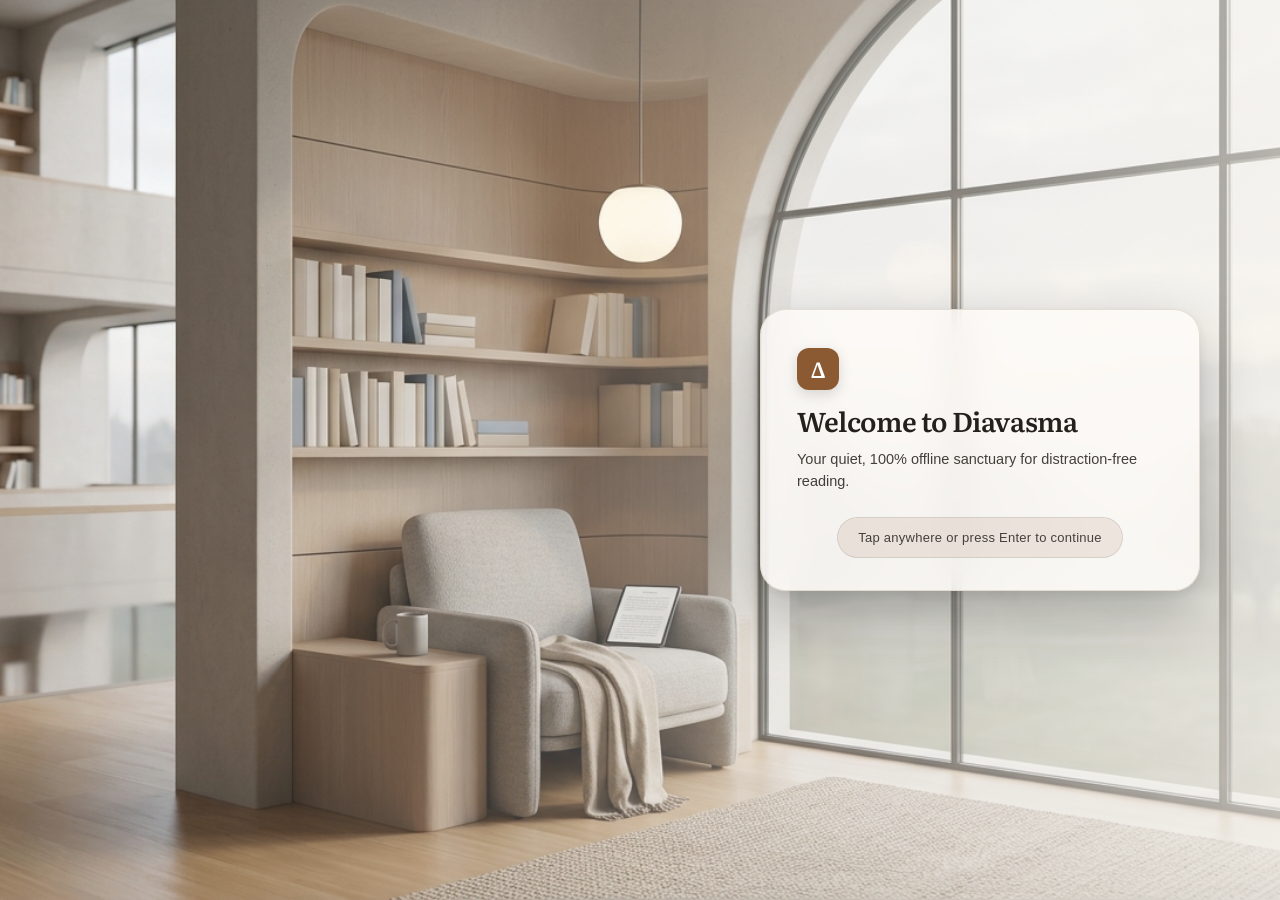
==== commit 8c984c33: "Add files via upload" ====
--- a/Diavasma.html
+++ b/Diavasma.html
@@ -33,17 +33,24 @@
     <!-- Top Header (Always reserves space; reveals on 120px proximity / tap in Fullscreen) -->
     <header class="topbar" id="topbar">
       <div class="brand-cluster" style="display:flex;align-items:center;gap:8px">
-        <button type="button" class="brand-icon-btn" id="brandLogoBtn" title="Σχετικά με το Diavasma" data-i18n-title="about_title" aria-label="Σχετικά με το Diavasma">Δ</button>
-        <button type="button" class="brand" id="goHome" title="Βιβλιοθήκη & Ομάδες" data-i18n-title="nav_library" aria-label="Βιβλιοθήκη & Ομάδες">
+        <button type="button" class="brand-icon-btn" id="brandLogoBtn" title="Σχετικά με το Diavasma" data-i18n-title="about_title" aria-label="Σχετικά με το Diavasma" data-i18n-aria="about_title">Δ</button>
+        <div class="brand" id="brandHeader">
           <div class="brand-info">
             <div class="brand-label" data-i18n="app_name">Diavasma</div>
             <div class="brand-title" id="headerTitle" data-i18n="hub_title">Βιβλιοθήκη &amp; Ομάδες</div>
           </div>
-        </button>
+        </div>
       </div>
 
       <div class="top-actions">
         <button type="button" class="status-pill" id="headerTimerPill" hidden title="Άνοιγμα Pomodoro" data-i18n-title="nav_pomodoro">25:00</button>
+        <button class="btn" id="libraryBtn" title="Βιβλιοθήκη" data-i18n-title="nav_library">
+          <svg viewBox="0 0 24 24" width="18" height="18" fill="none" stroke="currentColor" stroke-width="1.8">
+            <path d="M4 19.5A2.5 2.5 0 0 1 6.5 17H20" />
+            <path d="M6.5 2H20v20H6.5A2.5 2.5 0 0 1 4 19.5v-15A2.5 2.5 0 0 1 6.5 2z" />
+          </svg>
+          <span class="hide-mobile" data-i18n="nav_library">Βιβλιοθήκη</span>
+        </button>
         <button class="btn" id="notesBtn" hidden title="Σημειώσεις & Highlights" data-i18n-title="nav_notes">
           <svg viewBox="0 0 24 24">
             <path d="M12 20h9" />
@@ -51,13 +58,6 @@
           </svg>
           <span class="hide-mobile" data-i18n="nav_notes">Σημειώσεις</span>
           <span class="badge-count" id="notesCountBadge" hidden>0</span>
-        </button>
-        <button class="btn" id="libraryBtn" title="Βιβλιοθήκη" data-i18n-title="nav_library">
-          <svg viewBox="0 0 24 24" width="18" height="18" fill="none" stroke="currentColor" stroke-width="1.8">
-            <path d="M4 19.5A2.5 2.5 0 0 1 6.5 17H20" />
-            <path d="M6.5 2H20v20H6.5A2.5 2.5 0 0 1 4 19.5v-15A2.5 2.5 0 0 1 6.5 2z" />
-          </svg>
-          <span class="hide-mobile" data-i18n="nav_library">Βιβλιοθήκη</span>
         </button>
         <button class="btn" id="musicBtn" title="Μουσική & Ήχοι" data-i18n-title="nav_music">
           <svg viewBox="0 0 24 24">
@@ -93,7 +93,7 @@
         </button>
         <!-- Overflow / More Menu for Mobile/Tablet (<820px) -->
         <div class="more-selector-wrap" style="position:relative">
-          <button class="btn icon-only more-btn" id="moreMenuBtn" title="Περισσότερα / More" aria-label="Περισσότερες επιλογές" aria-haspopup="true" aria-expanded="false">
+          <button class="btn icon-only more-btn" id="moreMenuBtn" title="Περισσότερα" data-i18n-title="nav_more" aria-label="Περισσότερες επιλογές" data-i18n-aria="nav_more_aria" aria-haspopup="true" aria-expanded="false">
             <svg viewBox="0 0 24 24" width="18" height="18" fill="currentColor">
               <circle cx="12" cy="5" r="2" />
               <circle cx="12" cy="12" r="2" />
@@ -113,7 +113,7 @@
               <svg viewBox="0 0 24 24" width="16" height="16"><line x1="18" y1="20" x2="18" y2="10"/><line x1="12" y1="20" x2="12" y2="4"/><line x1="6" y1="20" x2="6" y2="14"/></svg>
               <span data-i18n="nav_stats">Στατιστικά</span>
             </button>
-            <button type="button" class="more-menu-item" id="moreNotesBtn">
+            <button type="button" class="more-menu-item" id="moreNotesBtn" hidden>
               <svg viewBox="0 0 24 24" width="16" height="16"><path d="M12 20h9"/><path d="M16.5 3.5a2.121 2.121 0 0 1 3 3L7 19l-4 1 1-4L16.5 3.5z"/></svg>
               <span data-i18n="nav_notes">Σημειώσεις</span>
             </button>
@@ -135,7 +135,7 @@
 
         <!-- 10 Languages Selector Wrap -->
         <div class="lang-selector-wrap" id="langSelectorWrap">
-          <button class="btn icon-only lang-btn" id="langBtn" title="Γλώσσα / Language" aria-label="Επιλογή γλώσσας / Language">
+          <button class="btn icon-only lang-btn" id="langBtn" title="Γλώσσα" data-i18n-title="lang_title" aria-label="Επιλογή γλώσσας" data-i18n-aria="lang_aria">
             <svg viewBox="0 0 24 24" width="16" height="16">
               <circle cx="12" cy="12" r="10" />
               <line x1="2" y1="12" x2="22" y2="12" />
@@ -326,9 +326,9 @@
       <div class="selection-menu" id="selectionMenu" hidden>
         <div class="sel-actions">
           <div class="color-dots-group">
-            <button class="color-dot yellow" data-hl="yellow" title="Κίτρινο highlight" aria-label="Κίτρινο"></button>
-            <button class="color-dot green" data-hl="green" title="Πράσινο highlight" aria-label="Πράσινο"></button>
-            <button class="color-dot blue" data-hl="blue" title="Μπλε highlight" aria-label="Μπλε"></button>
+            <button class="color-dot yellow" data-hl="yellow" title="Κίτρινο highlight" aria-label="Κίτρινο" data-i18n-title="title_hl_yellow" data-i18n-aria="hl_yellow"></button>
+            <button class="color-dot green" data-hl="green" title="Πράσινο highlight" aria-label="Πράσινο" data-i18n-title="title_hl_green" data-i18n-aria="hl_green"></button>
+            <button class="color-dot blue" data-hl="blue" title="Μπλε highlight" aria-label="Μπλε" data-i18n-title="title_hl_blue" data-i18n-aria="hl_blue"></button>
           </div>
           <div class="sel-divider"></div>
           <button class="dock-btn" id="selNoteToggleBtn" title="Προσθήκη σημείωσης" data-i18n-title="title_add_note" aria-label="Προσθήκη σημείωσης">
@@ -383,7 +383,7 @@
         <span class="search-count" id="searchStats"></span>
         <button class="dock-btn" id="prevMatchBtn" title="Προηγούμενο" data-i18n-title="title_prev">↑</button>
         <button class="dock-btn" id="nextMatchBtn" title="Επόμενο" data-i18n-title="title_next">↓</button>
-        <button class="dock-btn" id="closeSearchBtn" title="Κλείσιμο" data-i18n-title="title_close">×</button>
+        <button class="dock-btn" id="closeSearchBtn" title="Κλείσιμο" data-i18n-title="title_close" aria-label="Κλείσιμο" data-i18n-aria="aria_close">×</button>
       </div>
 
       <!-- Floating Bottom Dock (Reveals on 120px proximity / tap in Fullscreen) -->
@@ -436,7 +436,7 @@
       </nav>
 
       <!-- Desktop Floating Donation Pill (Bottom Left) -->
-      <aside class="desktop-donation-pill" id="desktopDonationPill" aria-label="Υποστήριξη εφαρμογής">
+      <aside class="desktop-donation-pill" id="desktopDonationPill" aria-label="Υποστήριξη" data-i18n-aria="aria_support">
         <button type="button" class="pill-trigger" id="donationPillTrigger">
           <span>☕</span>
           <span data-i18n="donate_pill_label">Υποστήριξη</span>
@@ -446,7 +446,7 @@
             <span>☕</span>
             <span>Buy me a coffee</span>
           </a>
-          <button type="button" class="pill-close-btn" id="closeDonationPillBtn" title="Απόκρυψη" aria-label="Απόκρυψη υποστήριξης">×</button>
+          <button type="button" class="pill-close-btn" id="closeDonationPillBtn" title="Απόκρυψη" aria-label="Απόκρυψη υποστήριξης" data-i18n-aria="aria_hide_support">×</button>
         </div>
 
       </aside>
@@ -456,12 +456,12 @@
     <div class="drawer-backdrop" id="drawerBackdrop"></div>
 
     <!-- Notes & Highlights Drawer -->
-    <aside class="drawer" id="notesDrawer" aria-label="Σημειώσεις & Highlights">
+    <aside class="drawer" id="notesDrawer" aria-label="Σημειώσεις" data-i18n-aria="aria_notes">
       <div class="drawer-head">
         <h2 data-i18n="notes_title">Σημειώσεις</h2>
         <div style="display:flex;gap:6px">
-          <button class="btn" id="exportNotesBtn" title="Εξαγωγή σε Markdown" data-i18n="btn_export_md">Εξαγωγή</button>
-          <button class="btn icon-only" id="closeNotesDrawerBtn" aria-label="Κλείσιμο">×</button>
+          <button class="btn" id="exportNotesBtn" title="Εξαγωγή σε Markdown" data-i18n="btn_export_md" data-i18n-title="title_export_notes">Εξαγωγή</button>
+          <button class="btn icon-only" id="closeNotesDrawerBtn" aria-label="Κλείσιμο" data-i18n-aria="aria_close">×</button>
         </div>
 
       </div>
@@ -471,10 +471,10 @@
     </aside>
 
     <!-- Minimal Settings Drawer -->
-    <aside class="drawer" id="drawer" aria-label="Ρυθμίσεις">
+    <aside class="drawer" id="drawer" aria-label="Ρυθμίσεις" data-i18n-aria="aria_settings">
       <div class="drawer-head">
         <h2 data-i18n="settings_title">Ρυθμίσεις</h2>
-        <button class="btn icon-only" id="closeDrawerBtn" aria-label="Κλείσιμο">×</button>
+        <button class="btn icon-only" id="closeDrawerBtn" aria-label="Κλείσιμο" data-i18n-aria="aria_close">×</button>
       </div>
 
       <!-- Minimal Theme Chips (previewing own exact colors) -->
@@ -497,7 +497,7 @@
       <!-- Minimal Segmented Buttons for Alignment (4) & Spread (2) with separator -->
       <div class="section-tag" data-i18n="layout_heading">Στοίχιση &amp; Διάταξη</div>
       <div class="layout-controls-row">
-        <div class="segmented-control" role="group" aria-label="Στοίχιση">
+        <div class="segmented-control" role="group" aria-label="Στοίχιση" data-i18n-aria="align_title">
           <button type="button" class="seg-btn align-btn active" data-val="left" title="Αριστερά" aria-label="Αριστερά"
             data-i18n-title="align_left">
             <svg viewBox="0 0 24 24">
@@ -507,6 +507,24 @@
               <line x1="17" y1="18" x2="3" y2="18" />
             </svg>
           </button>
+          <button type="button" class="seg-btn align-btn" data-val="center" title="Κέντρο" aria-label="Κέντρο"
+            data-i18n-title="align_center">
+            <svg viewBox="0 0 24 24">
+              <line x1="18" y1="10" x2="6" y2="10" />
+              <line x1="21" y1="6" x2="3" y2="6" />
+              <line x1="21" y1="14" x2="3" y2="14" />
+              <line x1="18" y1="18" x2="6" y2="18" />
+            </svg>
+          </button>
+          <button type="button" class="seg-btn align-btn" data-val="right" title="Δεξιά" aria-label="Δεξιά"
+            data-i18n-title="align_right">
+            <svg viewBox="0 0 24 24">
+              <line x1="21" y1="10" x2="7" y2="10" />
+              <line x1="21" y1="6" x2="3" y2="6" />
+              <line x1="21" y1="14" x2="3" y2="14" />
+              <line x1="21" y1="18" x2="7" y2="18" />
+            </svg>
+          </button>
           <button type="button" class="seg-btn align-btn" data-val="justify" title="Πλήρης" aria-label="Πλήρης"
             data-i18n-title="align_justify">
             <svg viewBox="0 0 24 24">
@@ -516,29 +534,11 @@
               <line x1="21" y1="18" x2="3" y2="18" />
             </svg>
           </button>
-          <button type="button" class="seg-btn align-btn" data-val="center" title="Κέντρο" aria-label="Κέντρο"
-            data-i18n-title="align_center">
-            <svg viewBox="0 0 24 24">
-              <line x1="18" y1="10" x2="6" y2="10" />
-              <line x1="21" y1="6" x2="3" y2="6" />
-              <line x1="21" y1="14" x2="3" y2="14" />
-              <line x1="18" y1="18" x2="6" y2="18" />
-            </svg>
-          </button>
-          <button type="button" class="seg-btn align-btn" data-val="right" title="Δεξιά" aria-label="Δεξιά"
-            data-i18n-title="align_right">
-            <svg viewBox="0 0 24 24">
-              <line x1="21" y1="10" x2="7" y2="10" />
-              <line x1="21" y1="6" x2="3" y2="6" />
-              <line x1="21" y1="14" x2="3" y2="14" />
-              <line x1="21" y1="18" x2="7" y2="18" />
-            </svg>
-          </button>
         </div>
 
         <div class="seg-divider"></div>
 
-        <div class="segmented-control" role="group" aria-label="Διάταξη">
+        <div class="segmented-control" role="group" aria-label="Διάταξη" data-i18n-aria="spread_title">
           <button type="button" class="seg-btn spread-btn active" data-val="1" title="1 Σελίδα" aria-label="1 Σελίδα"
             data-i18n-title="spread_1">
             <svg viewBox="0 0 24 24">
@@ -573,14 +573,14 @@
         <span data-i18n="font_family">Γραμματοσειρά</span>
         <select id="fontSelect">
           <optgroup label="Google Fonts" data-i18n-label="google_fonts">
-            <option value="Literata">Literata (Βιβλίου / Google Books)</option>
+            <option value="Literata" data-i18n="font_opt_literata">Literata (Βιβλίου / Google Books)</option>
             <option value="Newsreader">Newsreader (Editorial)</option>
-            <option value="Source Serif 4">Source Serif 4 (Κλασική)</option>
-            <option value="Lora">Lora (Απαλή Serif)</option>
-            <option value="Merriweather">Merriweather (Υψηλής ευκρίνειας)</option>
-            <option value="Atkinson Hyperlegible Next">Atkinson Hyperlegible (Ξεκούραστη)</option>
-            <option value="Inter">Inter (Καθαρή Sans-Serif)</option>
-            <option value="Georgia">Georgia (Συστήματος)</option>
+            <option value="Source Serif 4" data-i18n="font_opt_sourceserif">Source Serif 4 (Κλασική)</option>
+            <option value="Lora" data-i18n="font_opt_lora">Lora (Απαλή Serif)</option>
+            <option value="Merriweather" data-i18n="font_opt_merriweather">Merriweather (Υψηλής ευκρίνειας)</option>
+            <option value="Atkinson Hyperlegible Next" data-i18n="font_opt_atkinson">Atkinson Hyperlegible (Ξεκούραστη)</option>
+            <option value="Inter" data-i18n="font_opt_inter">Inter (Καθαρή Sans-Serif)</option>
+            <option value="Georgia" data-i18n="font_opt_georgia">Georgia (Συστήματος)</option>
           </optgroup>
           <optgroup label="Ανεβασμένες Γραμματοσειρές" id="uploadedFontsOptgroup" data-i18n-label="uploaded_fonts"
             hidden></optgroup>
@@ -624,6 +624,14 @@
       <label class="toggle-row">
         <span data-i18n="keep_awake">Διατήρηση οθόνης ανοιχτής (Wake Lock)</span>
         <input type="checkbox" id="keepAwakeChk" checked />
+      </label>
+
+      <label class="toggle-row" style="align-items:flex-start">
+        <div style="display:flex;flex-direction:column;gap:2px">
+          <span data-i18n="bg_playback_lbl">Αναπαραγωγή με κλειστή οθόνη</span>
+          <small class="field-sub" data-i18n="bg_playback_desc" style="font-size:11px;color:var(--muted)">Συνέχιση μουσικής, ήχων περιβάλλοντος και εκφώνησης (TTS) στο παρασκήνιο.</small>
+        </div>
+        <input type="checkbox" id="bgPlaybackChk" checked />
       </label>
 
       <div class="section-tag" data-i18n="tts_heading">Ανάγνωση με Φωνή (TTS)</div>
@@ -644,17 +652,7 @@
       </div>
 
       <!-- Backup, Reset & Info Section -->
-            <!-- Pure Reading Mode Toggle -->
-      <div class="section-tag" data-i18n="heading_reading_experience">Εμπειρία Ανάγνωσης</div>
-      <label class="toggle-row" style="margin-bottom:12px">
-        <div>
-          <span style="font-weight:600" data-i18n="lbl_pure_reading">Αθόρυβη Ανάγνωση (Pure Reading)</span>
-          <div style="font-size:12px;color:var(--muted)" data-i18n="desc_pure_reading">
-            Απόκρυψη στατιστικών, σερί και κουμπιών κοινοποίησης για απόλυτη ηρεμία χωρίς περισπασμούς.
-          </div>
-        </div>
-        <input type="checkbox" id="pureReadingToggle" />
-      </label>
+      
       <label class="toggle-row" style="margin-bottom:12px">
         <div>
           <span style="font-weight:600" data-i18n="lbl_show_welcome">Οθόνη Καλωσορίσματος</span>
@@ -679,9 +677,9 @@
       <div class="section-tag" data-i18n="settings_backup_heading">Διαχείριση &amp; Πληροφορίες</div>
       <div class="row-2" style="margin-bottom:8px">
         <button class="btn sm" id="exportSettingsBtn" title="Εξαγωγή ρυθμίσεων σε JSON"
-          data-i18n="btn_export_json">Εξαγωγή JSON</button>
+          data-i18n="btn_export_json" data-i18n-title="title_export_settings">Εξαγωγή JSON</button>
         <label class="btn sm file-btn" id="importSettingsLabel" title="Εισαγωγή ρυθμίσεων από JSON"
-          data-i18n="btn_import_json">Εισαγωγή JSON<input type="file" id="importSettingsInput"
+          data-i18n="btn_import_json" data-i18n-title="title_import_settings">Εισαγωγή JSON<input type="file" id="importSettingsInput"
             accept=".json,application/json" hidden /></label>
       </div>
 
@@ -691,35 +689,14 @@
     </aside>
 
     <!-- Dedicated Music & Sounds Drawer -->
-    <aside class="drawer" id="musicDrawer" aria-label="Μουσική & Ήχοι">
+    <aside class="drawer" id="musicDrawer" aria-label="Μουσική" data-i18n-aria="aria_music">
       <div class="drawer-head">
         <h2 data-i18n="music_title">Μουσική &amp; Ήχοι</h2>
-        <button class="btn icon-only" id="closeMusicDrawerBtn" aria-label="Κλείσιμο">×</button>
-      </div>
-
-      <div class="section-tag" data-i18n="ambient_heading">Ήχος Περιβάλλοντος (Ανά Βιβλίο)</div>
-      <div class="row-2">
-        <label class="field">
-          <span data-i18n="ambient_soundscape">Ηχοτοπίο</span>
-          <select id="noiseTypeSelect">
-            <option value="rain" data-i18n="noise_rain">Βροχή με στάλες</option>
-            <option value="fire" data-i18n="noise_fire">Τζάκι (Φωτιά)</option>
-            <option value="ocean" data-i18n="noise_ocean">Κύματα θάλασσας</option>
-            <option value="forest" data-i18n="noise_forest">Δάσος &amp; αέρας</option>
-            <option value="cafe" data-i18n="noise_cafe">Βιβλιοθήκη &amp; βινύλιο</option>
-            <option value="brown" data-i18n="noise_brown">Βαθύς θόρυβος</option>
-          </select>
-        </label>
-        <label class="field">
-          <span data-i18n="volume">Ένταση</span>
-          <input type="range" id="noiseVolRange" min="0" max="1" step="0.02" value="0.28" />
-        </label>
-      </div>
-
-      <button class="btn" id="noiseToggleBtn" style="width:100%" data-i18n="noise_start">Έναρξη ήχου
-        περιβάλλοντος</button>
-
-      <div class="section-tag" style="margin-top:22px" data-i18n="playlist_heading">Μόνιμη Playlist MP3</div>
+        <button class="btn icon-only" id="closeMusicDrawerBtn" aria-label="Κλείσιμο" data-i18n-aria="aria_close">×</button>
+      </div>
+
+      <!-- Section 1 (Top): MP3 Music & Winamp-Style Mini Player -->
+      <div class="section-tag" data-i18n="playlist_heading">Μόνιμη Playlist MP3</div>
 
       <!-- Drag & Drop Zone for Audio -->
       <div class="dropzone" id="audioDropzone" tabindex="0" role="button" aria-label="Προσθήκη αρχείων ήχου">
@@ -736,29 +713,128 @@
           <strong data-i18n="dropzone_audio_title">Προσθήκη Αρχείων Ήχου</strong>
           <span data-i18n="dropzone_audio_sub">Σύρετε αρχεία MP3 / M4A / WAV ή κάντε κλικ</span>
         </div>
-
-      </div>
-
-      <div class="row-2" style="align-items:center;margin-top:8px">
-        <div style="display:flex;gap:6px">
-          <button class="btn icon-only" id="prevTrackBtn" title="Προηγούμενο">◀</button>
-          <button class="btn icon-only" id="nextTrackBtn" title="Επόμενο">▶</button>
-        </div>
-
-        <label style="display:flex;align-items:center;gap:6px;font-size:12px;cursor:pointer;color:var(--ink)">
-          <input type="checkbox" id="repeatTrackChk" /> <span data-i18n="repeat_track">Επανάληψη</span>
-        </label>
-      </div>
-
-      <audio id="audioPlayer" controls preload="metadata" style="margin-top:10px"></audio>
+      </div>
+
+      <!-- Hidden Audio Element for Engine -->
+      <audio id="audioPlayer" preload="metadata" hidden></audio>
+
+      <!-- Winamp-Style Mini Player Card -->
+      <div class="mini-player" id="miniPlayer">
+        <div class="mini-player-head">
+          <div class="mini-player-title" id="miniPlayerTitle" data-i18n="player_no_track">Κανένα κομμάτι σε αναπαραγωγή</div>
+          <div class="mini-player-time" id="miniPlayerTime">00:00 / 00:00</div>
+        </div>
+
+        <div class="mini-player-seek-wrap">
+          <input type="range" id="audioSeekRange" class="mini-seek-range" min="0" max="100" step="0.1" value="0" aria-label="Seek" />
+        </div>
+
+        <div class="player-controls-row">
+          <button type="button" class="btn icon-only sm" id="prevTrackBtn" title="Προηγούμενο" data-i18n-title="player_prev" aria-label="Προηγούμενο" data-i18n-aria="player_prev">
+            <svg viewBox="0 0 24 24" width="16" height="16" fill="currentColor">
+              <polygon points="19 20 9 12 19 4 19 20"></polygon>
+              <line x1="5" y1="19" x2="5" y2="5" stroke="currentColor" stroke-width="2.5" stroke-linecap="round"></line>
+            </svg>
+          </button>
+          <button type="button" class="btn icon-only sm primary play-pause-btn" id="playPauseTrackBtn" title="Αναπαραγωγή" data-i18n-title="player_play" aria-label="Αναπαραγωγή" data-i18n-aria="player_play">
+            <svg class="play-icon" viewBox="0 0 24 24" width="18" height="18" fill="currentColor">
+              <polygon points="6 4 20 12 6 20 6 4"></polygon>
+            </svg>
+            <svg class="pause-icon" viewBox="0 0 24 24" width="18" height="18" fill="currentColor" style="display:none">
+              <rect x="6" y="4" width="4" height="16" rx="1"></rect>
+              <rect x="14" y="4" width="4" height="16" rx="1"></rect>
+            </svg>
+          </button>
+          <button type="button" class="btn icon-only sm" id="stopTrackBtn" title="Διακοπή" data-i18n-title="player_stop" aria-label="Διακοπή" data-i18n-aria="player_stop">
+            <svg viewBox="0 0 24 24" width="16" height="16" fill="currentColor">
+              <rect x="5" y="5" width="14" height="14" rx="1.5"></rect>
+            </svg>
+          </button>
+          <button type="button" class="btn icon-only sm" id="nextTrackBtn" title="Επόμενο" data-i18n-title="player_next" aria-label="Επόμενο" data-i18n-aria="player_next">
+            <svg viewBox="0 0 24 24" width="16" height="16" fill="currentColor">
+              <polygon points="5 4 15 12 5 20 5 4"></polygon>
+              <line x1="19" y1="5" x2="19" y2="19" stroke="currentColor" stroke-width="2.5" stroke-linecap="round"></line>
+            </svg>
+          </button>
+          <button type="button" class="btn icon-only sm mode-toggle-btn" id="shuffleTrackBtn" title="Τυχαία σειρά (Shuffle)" data-i18n-title="player_shuffle" aria-label="Τυχαία σειρά (Shuffle)" data-i18n-aria="player_shuffle">
+            <svg viewBox="0 0 24 24" width="15" height="15" fill="none" stroke="currentColor" stroke-width="2" stroke-linecap="round" stroke-linejoin="round">
+              <polyline points="16 3 21 3 21 8"></polyline>
+              <line x1="4" y1="20" x2="21" y2="3"></line>
+              <polyline points="21 16 21 21 16 21"></polyline>
+              <line x1="15" y1="15" x2="21" y2="21"></line>
+              <line x1="4" y1="4" x2="9" y2="9"></line>
+            </svg>
+          </button>
+          <button type="button" class="btn icon-only sm mode-toggle-btn" id="loopModeBtn" title="Χωρίς επανάληψη" data-i18n-title="player_loop_none" aria-label="Χωρίς επανάληψη" data-i18n-aria="player_loop_none">
+            <svg class="loop-icon-all" viewBox="0 0 24 24" width="15" height="15" fill="none" stroke="currentColor" stroke-width="2" stroke-linecap="round" stroke-linejoin="round">
+              <polyline points="17 1 21 5 17 9"></polyline>
+              <path d="M3 11V9a4 4 0 0 1 4-4h14"></path>
+              <polyline points="7 23 3 19 7 15"></polyline>
+              <path d="M21 13v2a4 4 0 0 1-4 4H3"></path>
+            </svg>
+            <span class="loop-badge-one" style="display:none">1</span>
+          </button>
+        </div>
+
+        <!-- Integrated Music Volume Row -->
+        <div class="music-vol-row" id="musicVolRow">
+          <button type="button" class="btn icon-only sm" id="musicMuteBtn" title="Σίγαση" data-i18n-title="title_mute" aria-label="Σίγαση" data-i18n-aria="title_mute">
+            <svg class="vol-icon-unmuted" viewBox="0 0 24 24" width="16" height="16" fill="none" stroke="currentColor" stroke-width="2" stroke-linecap="round" stroke-linejoin="round">
+              <polygon points="11 5 6 9 2 9 2 15 6 15 11 19 11 5"></polygon>
+              <path d="M19.07 4.93a10 10 0 0 1 0 14.14M15.54 8.46a5 5 0 0 1 0 7.07"></path>
+            </svg>
+            <svg class="vol-icon-muted" viewBox="0 0 24 24" width="16" height="16" fill="none" stroke="currentColor" stroke-width="2" stroke-linecap="round" stroke-linejoin="round" style="display:none">
+              <polygon points="11 5 6 9 2 9 2 15 6 15 11 19 11 5"></polygon>
+              <line x1="23" y1="9" x2="17" y2="15"></line>
+              <line x1="17" y1="9" x2="23" y2="15"></line>
+            </svg>
+          </button>
+          <input type="range" id="musicVolRange" min="0" max="1" step="0.02" value="0.85" aria-label="Ένταση μουσικής" data-i18n-aria="music_volume" />
+          <span id="musicVolValue" class="music-vol-val">85%</span>
+        </div>
+      </div>
+
+      <!-- Playlist Stack (Seamless with Mini Player) -->
       <div class="playlist-box" id="playlistBox" hidden></div>
+
+      <!-- Section 2 (Bottom): Simplified Ambient Soundscapes -->
+      <div class="section-tag" style="margin-top:22px" data-i18n="ambient_heading">Ήχος Περιβάλλοντος (Ανά Βιβλίο)</div>
+      <div class="ambient-card" id="ambientCard">
+        <div class="ambient-top-row">
+          <select id="noiseTypeSelect" class="ambient-select">
+            <option value="rain" data-i18n="noise_rain">Βροχή με στάλες</option>
+            <option value="fire" data-i18n="noise_fire">Τζάκι (Φωτιά)</option>
+            <option value="ocean" data-i18n="noise_ocean">Κύματα θάλασσας</option>
+            <option value="forest" data-i18n="noise_forest">Δάσος &amp; αέρας</option>
+            <option value="cafe" data-i18n="noise_cafe">Βιβλιοθήκη &amp; βινύλιο</option>
+            <option value="brown" data-i18n="noise_brown">Βαθύς θόρυβος</option>
+          </select>
+          <button type="button" class="btn icon-only sm primary ambient-toggle-btn" id="noiseToggleBtn" title="Έναρξη ήχου περιβάλλοντος" data-i18n-title="noise_start" aria-label="Έναρξη ήχου περιβάλλοντος" data-i18n-aria="noise_start">
+            <svg class="ambient-play-icon" viewBox="0 0 24 24" width="16" height="16" fill="currentColor">
+              <polygon points="6 4 20 12 6 20 6 4"></polygon>
+            </svg>
+            <svg class="ambient-pause-icon" viewBox="0 0 24 24" width="16" height="16" fill="currentColor" style="display:none">
+              <rect x="6" y="4" width="4" height="16" rx="1"></rect>
+              <rect x="14" y="4" width="4" height="16" rx="1"></rect>
+            </svg>
+          </button>
+        </div>
+        <div class="ambient-vol-row">
+          <svg viewBox="0 0 24 24" width="16" height="16" fill="none" stroke="currentColor" stroke-width="2" stroke-linecap="round" stroke-linejoin="round" style="color:var(--muted);flex-shrink:0">
+            <polygon points="11 5 6 9 2 9 2 15 6 15 11 19 11 5"></polygon>
+            <path d="M15.54 8.46a5 5 0 0 1 0 7.07"></path>
+          </svg>
+          <input type="range" id="noiseVolRange" min="0" max="1" step="0.02" value="0.28" aria-label="Ένταση ήχου περιβάλλοντος" data-i18n-aria="volume" />
+          <span id="noiseVolValue" class="music-vol-val">28%</span>
+        </div>
+      </div>
     </aside>
 
     <!-- Dedicated Pomodoro Drawer -->
-    <aside class="drawer" id="pomodoroDrawer" aria-label="Χρονόμετρο Pomodoro">
+    <aside class="drawer" id="pomodoroDrawer" aria-label="Pomodoro" data-i18n-aria="aria_pomodoro">
       <div class="drawer-head">
         <h2 data-i18n="pomo_title">Pomodoro Timer</h2>
-        <button class="btn icon-only" id="closePomodoroDrawerBtn" aria-label="Κλείσιμο">×</button>
+        <button class="btn icon-only" id="closePomodoroDrawerBtn" aria-label="Κλείσιμο" data-i18n-aria="aria_close">×</button>
       </div>
 
       <div class="row-2">
@@ -792,7 +868,7 @@
           <h2 data-i18n="stats_title" style="margin:0;font-size:16px">Στατιστικά &amp; Συνήθειες</h2>
         </div>
 
-        <button class="btn icon-only" id="closeStatsDrawerBtn" aria-label="Κλείσιμο">×</button>
+        <button class="btn icon-only" id="closeStatsDrawerBtn" aria-label="Κλείσιμο" data-i18n-aria="aria_close">×</button>
       </div>
 
       <!-- Quick Metrics Grid -->
@@ -896,7 +972,7 @@
             <strong id="importModalTitle" style="font-size:16px;color:var(--ink)" data-i18n="import_modal_books_title">Προσθήκη Περιεχομένου</strong>
             <div id="importModalSubtitle" style="font-size:12px;color:var(--muted)"></div>
           </div>
-          <button class="btn icon-only" id="closeImportModalBtn" aria-label="Κλείσιμο παραθύρου">×</button>
+          <button class="btn icon-only" id="closeImportModalBtn" aria-label="Κλείσιμο παραθύρου" data-i18n-aria="aria_close">×</button>
         </div>
 
         <div class="importer-topbar">
@@ -924,7 +1000,7 @@
             </button>
           </div>
 
-          <div class="group-target-wrap">
+          <div class="group-target-wrap" hidden>
             <select class="composer-select" id="targetGroupSelect" aria-label="Ομάδα προορισμού"></select>
           </div>
         </div>
@@ -1020,7 +1096,7 @@
 
           </div>
 
-          <button class="btn icon-only" id="closeAboutModalBtn" aria-label="Κλείσιμο παραθύρου">×</button>
+          <button class="btn icon-only" id="closeAboutModalBtn" aria-label="Κλείσιμο παραθύρου" data-i18n-aria="aria_close">×</button>
         </div>
 
         <div class="about-modal-body">
@@ -1057,7 +1133,7 @@
 
           </div>
 
-          <button class="btn icon-only" id="closeQuoteModalBtn" aria-label="Κλείσιμο παραθύρου">×</button>
+          <button class="btn icon-only" id="closeQuoteModalBtn" aria-label="Κλείσιμο παραθύρου" data-i18n-aria="aria_close">×</button>
         </div>
 
         <div class="quote-studio-body">
@@ -1148,7 +1224,7 @@
               <div style="font-size:12px;color:var(--muted)" data-i18n="stats_share_subtitle">Δημιουργία φωτογραφίας προόδου για social &amp; φίλους</div>
             </div>
           </div>
-          <button class="btn icon-only" id="closeStatsModalBtn" aria-label="Κλείσιμο παραθύρου">×</button>
+          <button class="btn icon-only" id="closeStatsModalBtn" aria-label="Κλείσιμο παραθύρου" data-i18n-aria="aria_close">×</button>
         </div>
         <div class="quote-studio-body">
           <!-- Canvas Live Preview -->
@@ -1234,8 +1310,20 @@
 
     </div>
 
-    <!-- Atmospheric Welcome Splash Screen Overlay -->
-    <div class="welcome-overlay" id="welcomeOverlay" role="dialog" aria-modal="true" aria-labelledby="welcomeTitle" hidden>
+    <!-- PDF & Heavy Task Processing Overlay -->
+    <div class="loading-overlay" id="loadingOverlay" role="dialog" aria-modal="true" aria-labelledby="loadingTitle" hidden>
+      <div class="loading-card">
+        <div class="loading-spinner" aria-hidden="true"></div>
+        <h3 class="loading-title" id="loadingTitle" data-i18n="loading_pdf_title">Επεξεργασία PDF...</h3>
+        <p class="loading-detail" id="loadingDetail" data-i18n="loading_pdf_detail">Παρακαλώ περιμένετε...</p>
+        <div class="loading-progress-track" id="loadingProgressTrack">
+          <div class="loading-progress-fill" id="loadingProgressFill" style="width: 0%"></div>
+        </div>
+      </div>
+    </div>
+
+    <!-- Atmospheric Welcome Splash Screen Overlay (Zero-Flash Initial Visible Layer) -->
+    <div class="welcome-overlay" id="welcomeOverlay" role="dialog" aria-modal="true" aria-labelledby="welcomeTitle" tabindex="0">
       <div class="welcome-backdrop-layer" aria-hidden="true">
         <picture id="welcomePicture">
           <source id="welcomeSourceMobile" media="(max-width: 768px), (orientation: portrait) and (max-width: 900px)" srcset="./MobileL.jpg" />
@@ -1251,14 +1339,32 @@
           <h1 class="welcome-title" id="welcomeTitle" data-i18n="welcome_title">Καλώς ήρθες στο Diavasma</h1>
           <p class="welcome-subtitle" id="welcomeSubtitle" data-i18n="welcome_subtitle">Ο δικός σου ήσυχος, 100% offline χώρος για απερίσπαστη ανάγνωση.</p>
           <div class="welcome-action-wrap">
-            <button type="button" class="btn primary welcome-enter-btn" id="welcomeEnterBtn">
-              <span>📖</span> <span data-i18n="welcome_enter_btn">Είσοδος στο Αναγνωστήριο</span>
-            </button>
-            <div class="welcome-hint" data-i18n="welcome_hint">Πάτησε οπουδήποτε ή Enter για συνέχεια</div>
+            <div class="welcome-hint" id="welcomeHint" data-i18n="welcome_hint">Πάτησε οπουδήποτε ή Enter για συνέχεια</div>
           </div>
         </div>
       </div>
     </div>
+    <script>
+      (function() {
+        try {
+          var pRaw = localStorage.getItem("reading-room-prefs-v14") || localStorage.getItem("reading-room-prefs-v13") || localStorage.getItem("reading-room-prefs-v12");
+          var p = pRaw ? JSON.parse(pRaw) : null;
+          var appEl = document.getElementById("app");
+          var ov = document.getElementById("welcomeOverlay");
+          var theme = (p && p.theme) ? p.theme : "paper";
+          if (appEl) appEl.dataset.theme = theme;
+          if (p && p.showWelcome === false) {
+            if (ov) ov.hidden = true;
+          } else if (ov) {
+            var isDark = (theme === "night" || theme === "slate" || theme === "amoled");
+            var mob = document.getElementById("welcomeSourceMobile");
+            var dsk = document.getElementById("welcomeImgDesktop");
+            if (mob) mob.srcset = isDark ? "./MobileD.jpg" : "./MobileL.jpg";
+            if (dsk) dsk.src = isDark ? "./DesktopD.png" : "./DesktopL.png";
+          }
+        } catch (_) {}
+      })();
+    </script>
 
     <!-- scrape fallback iframe removed for sandbox safety -->
 
--- a/styles.css
+++ b/styles.css
@@ -125,6 +125,7 @@
       font-size: 14px;
       line-height: 1.5;
       overflow: hidden;
+      overflow-x: hidden;
       transition: background 0.3s var(--ease-spring), color 0.3s var(--ease-spring);
     }
 
@@ -170,6 +171,7 @@
       background: var(--bg);
       color: var(--ink);
       padding-top: var(--safe-top);
+      overflow-x: hidden;
     }
 
     /* --- Ambient Fireflies Overlay (Dark + Fullscreen + 1 min Idle) --- */
@@ -235,7 +237,8 @@
       align-items: center;
       gap: 10px;
       min-width: 0;
-      cursor: pointer;
+      cursor: default;
+      user-select: none;
     }
 
     .brand-icon-btn {
@@ -264,7 +267,7 @@
       background: transparent;
       border: none;
       padding: 0;
-      cursor: pointer;
+      cursor: default;
       text-align: left;
     }
     .brand-icon {
@@ -284,9 +287,7 @@
       transition: transform 0.2s var(--ease-spring);
     }
 
-    .brand:hover .brand-icon {
-      transform: scale(1.04);
-    }
+    /* .brand is static */
 
     .brand-info {
       min-width: 0;
@@ -1427,12 +1428,24 @@
       padding: 20px;
       overflow-y: auto;
       -webkit-overflow-scrolling: touch;
-      transform: translateX(calc(100% + 24px));
-      transition: transform 0.32s var(--ease-spring);
+      visibility: hidden;
+      pointer-events: none;
+      transform: translateX(calc(100% + 40px));
+      transition: transform 0.32s var(--ease-spring), visibility 0s linear 0.32s;
+    }
+
+    .drawer:not(.open) {
+      visibility: hidden;
+      pointer-events: none;
+      transform: translateX(calc(100% + 40px));
+      transition: transform 0.32s var(--ease-spring), visibility 0s linear 0.32s;
     }
 
     .drawer.open {
+      visibility: visible;
+      pointer-events: auto;
       transform: translateX(0);
+      transition: transform 0.32s var(--ease-spring), visibility 0s linear 0s;
     }
 
     .drawer-head {
@@ -1916,6 +1929,10 @@
     }
 
     /* Sandglass Simulation Screensaver - Expands vertically between Resume and Footer */
+    .pomo-break-header {
+      margin-bottom: 4px;
+      padding: 2px 0;
+    }
     .pomo-saver-outer {
       position: relative;
       width: 100%;
@@ -1924,8 +1941,8 @@
       justify-content: center;
       align-items: center;
       image-rendering: pixelated;
-      min-height: 280px;
-      margin: 10px 0;
+      min-height: 220px;
+      margin: 4px 0;
       overflow: visible;
     }
 
@@ -1935,38 +1952,38 @@
       border-width: 2px 0;
       width: 300px;
       height: 440px;
-      transform: scale(0.78);
+      transform: scale(0.92);
       transform-origin: center center;
       transition: transform 0.2s ease;
     }
 
     @media (min-height: 800px) {
       .pomo-saver-wrapper {
-        transform: scale(0.88);
+        transform: scale(1.02);
       }
     }
 
     @media (min-height: 960px) {
       .pomo-saver-wrapper {
-        transform: scale(1.0);
+        transform: scale(1.15);
       }
     }
 
     @media (max-height: 720px), (max-width: 600px) {
       .pomo-break-overlay {
-        padding: 12px 14px;
+        padding: 8px 12px;
       }
       .pomo-saver-wrapper {
-        transform: scale(0.55);
+        transform: scale(0.68);
       }
       .pomo-break-timer {
-        font-size: 30px;
+        font-size: 28px;
       }
     }
 
     @media (max-height: 560px) {
       .pomo-saver-wrapper {
-        transform: scale(0.42);
+        transform: scale(0.50);
       }
       .pomo-break-header {
         gap: 2px;
@@ -2190,62 +2207,7 @@
       border-radius: 10px;
     }
 
-    .playlist-box {
-      max-height: 160px;
-      overflow-y: auto;
-      border: 1px solid var(--line);
-      border-radius: 12px;
-      background: var(--bg);
-      margin-top: 6px;
-    }
-
-    .playlist-row {
-      display: flex;
-      align-items: center;
-      justify-content: space-between;
-      gap: 6px;
-      padding: 9px 10px;
-      font-size: 12.5px;
-      color: var(--ink);
-      border-bottom: 1px solid var(--line);
-      cursor: pointer;
-    }
-
-    .playlist-row:last-child {
-      border-bottom: none;
-    }
-
-    .playlist-row:hover {
-      background: var(--accent-soft);
-    }
-
-    .playlist-row.active {
-      background: var(--accent-soft);
-      color: var(--accent);
-      font-weight: 600;
-    }
-
-    .playlist-name {
-      flex: 1;
-      min-width: 0;
-      white-space: nowrap;
-      overflow: hidden;
-      text-overflow: ellipsis;
-    }
-
-    .playlist-del {
-      border: none;
-      background: transparent;
-      color: var(--muted);
-      cursor: pointer;
-      padding: 4px 7px;
-      border-radius: 6px;
-    }
-
-    .playlist-del:hover {
-      color: #e05252;
-      background: rgba(200, 50, 50, 0.12);
-    }
+    /* old duplicate playlist-box removed */
 
     .pomo-clock {
       font-family: "Literata", Georgia, serif;
@@ -2630,6 +2592,11 @@
         border-radius: 20px;
         padding: 16px;
       }
+      .drawer:not(.open) {
+        transform: translateX(calc(100% + 40px));
+        visibility: hidden;
+        pointer-events: none;
+      }
     }
   
     /* --- Category 2: Mobile Fullscreen Deprecation --- */
@@ -2654,6 +2621,28 @@
       .top-actions > #pomodoroBtn,
       .top-actions > #notesBtn {
         display: none !important;
+      }
+
+      /* Mobile Topbar Flex Order: Timer (5) -> Library (10) -> More (20) -> Settings (30) -> Languages (40) */
+      .top-actions > #headerTimerPill {
+        order: 5;
+      }
+      .top-actions > #libraryBtn {
+        order: 10;
+      }
+      .top-actions > .more-selector-wrap {
+        order: 20;
+      }
+      .top-actions > #settingsBtn {
+        order: 30;
+      }
+      .top-actions > .lang-selector-wrap {
+        order: 40;
+      }
+
+      .more-dropdown {
+        right: 0;
+        max-width: min(240px, calc(100vw - 20px));
       }
     }
     .more-dropdown {
@@ -3248,16 +3237,7 @@
         /* Declutter Topbar: Hide Power Tools on Header; accessible via Settings & More menu */
     /* Stats and Scrapers moved to drawers cleanly */
 
-        /* Pure Reading Mode (Zero Gamification / Distraction Free) */
-    .app.pure-reading .reading-streak-pill,
-    .app.pure-reading #headerTimerPill,
-    .app.pure-reading #shareQuoteCardBtn,
-    .app.pure-reading #shareStatsCardBtn,
-    .app.pure-reading #drawerStatsBtn,
-    .app.pure-reading #moreStatsBtn,
-    .app.pure-reading #statsDrawer {
-      display: none !important;
-    }
+    /* Pure Reading Mode removed */
 
     /* Isolate Donation Pill: NEVER visible on reading screen (#readingView) */
     .app:has(#readingView:not([hidden])) #desktopDonationPill,
@@ -3320,6 +3300,8 @@
       -webkit-user-select: none;
       background: var(--bg, #23272f);
       transition: opacity 0.35s ease, transform 0.35s ease;
+      cursor: pointer;
+      outline: none;
     }
 
     .welcome-overlay[hidden] {
@@ -3388,7 +3370,7 @@
 
     /* Glassmorphic Welcome Card */
     .welcome-card {
-      cursor: default;
+      cursor: pointer;
       max-width: 440px;
       width: 100%;
       padding: 38px 36px 32px 36px;
@@ -3465,38 +3447,28 @@
       width: 100%;
       display: flex;
       flex-direction: column;
+      align-items: center;
       gap: 10px;
     }
 
-    .welcome-enter-btn {
-      width: 100%;
-      height: 48px;
-      font-size: 15px;
-      font-weight: 600;
-      border-radius: 14px;
-      display: flex;
-      align-items: center;
-      justify-content: center;
+    .welcome-hint {
+      display: inline-flex;
+      align-items: center;
       gap: 8px;
-      box-shadow: 0 4px 16px rgba(0, 0, 0, 0.16);
-      transition: transform 0.15s ease, box-shadow 0.15s ease, filter 0.15s ease;
-      cursor: pointer;
-    }
-
-    .welcome-enter-btn:hover {
-      transform: translateY(-1.5px);
-      box-shadow: 0 6px 20px rgba(0, 0, 0, 0.22);
-    }
-
-    .welcome-enter-btn:active {
-      transform: translateY(0);
-    }
-
-    .welcome-hint {
-      font-size: 11.5px;
-      text-align: center;
-      opacity: 0.65;
+      padding: 10px 20px;
+      border-radius: 999px;
+      background: var(--accent-soft);
+      border: 1px solid var(--line);
+      font-size: 13px;
+      font-weight: 500;
+      color: inherit;
+      opacity: 0.85;
       letter-spacing: 0.02em;
+      transition: opacity 0.2s, transform 0.2s;
+    }
+    .welcome-overlay:hover .welcome-hint {
+      opacity: 1;
+      transform: translateY(-1px);
     }
 
     @keyframes welcomeFadeUp {
@@ -3550,11 +3522,6 @@
         margin-bottom: 18px;
         line-height: 1.48;
       }
-
-      .welcome-enter-btn {
-        height: 44px;
-        font-size: 14.5px;
-      }
     }
 
     @media (prefers-reduced-motion: reduce) {
@@ -3564,7 +3531,366 @@
       .welcome-card {
         animation: none !important;
       }
-      .welcome-enter-btn {
-        transition: none !important;
-      }
-    }
+    }
+
+    /* Loading Overlay for PDF & Heavy Processing */
+    .loading-overlay {
+      position: fixed;
+      inset: 0;
+      z-index: 10020;
+      display: flex;
+      align-items: center;
+      justify-content: center;
+      background: rgba(10, 10, 10, 0.55);
+      backdrop-filter: blur(8px);
+      -webkit-backdrop-filter: blur(8px);
+      transition: opacity 0.25s var(--ease-spring);
+    }
+    .loading-overlay[hidden] {
+      display: none !important;
+    }
+    .loading-card {
+      background: var(--sheet);
+      border: 1px solid var(--line);
+      border-radius: 20px;
+      box-shadow: 0 20px 60px rgba(0, 0, 0, 0.35);
+      padding: 28px 24px 24px;
+      width: min(380px, calc(100vw - 32px));
+      text-align: center;
+      display: flex;
+      flex-direction: column;
+      align-items: center;
+      gap: 12px;
+      animation: zoomIn 0.25s var(--ease-spring);
+    }
+    .loading-spinner {
+      width: 44px;
+      height: 44px;
+      border: 3.5px solid var(--line);
+      border-top-color: var(--accent);
+      border-radius: 50%;
+      animation: spin 0.8s linear infinite;
+    }
+    .loading-title {
+      margin: 0;
+      font-family: "Literata", Georgia, serif;
+      font-size: 19px;
+      font-weight: 600;
+      color: var(--ink);
+    }
+    .loading-detail {
+      margin: 0;
+      font-size: 13.5px;
+      color: var(--muted);
+      line-height: 1.4;
+      min-height: 20px;
+    }
+    .loading-progress-track {
+      width: 100%;
+      height: 7px;
+      background: var(--bg);
+      border: 1px solid var(--line);
+      border-radius: 999px;
+      overflow: hidden;
+      margin-top: 4px;
+    }
+    .loading-progress-fill {
+      height: 100%;
+      background: var(--accent);
+      border-radius: 999px;
+      transition: width 0.15s ease-out;
+    }
+    @keyframes spin {
+      to { transform: rotate(360deg); }
+    }
+
+    /* Dedicated Mobile-Friendly Music Volume Row */
+    .music-vol-row {
+      display: flex;
+      align-items: center;
+      gap: 10px;
+      padding: 8px 10px;
+      border-radius: 11px;
+      border: 1px solid var(--line);
+      background: var(--bg);
+      margin: 10px 0 6px 0;
+    }
+    .music-vol-row .btn.icon-only.sm {
+      width: 34px;
+      height: 34px;
+      min-width: 34px;
+      display: inline-flex;
+      align-items: center;
+      justify-content: center;
+      padding: 0;
+      border-radius: 8px;
+      background: var(--sheet);
+      border: 1px solid var(--line);
+      color: var(--ink);
+      cursor: pointer;
+    }
+    .music-vol-row .btn.icon-only.sm:hover {
+      background: var(--accent-soft);
+      border-color: var(--accent);
+    }
+    #musicVolRange {
+      flex: 1;
+      height: 32px;
+      accent-color: var(--accent);
+      cursor: pointer;
+    }
+    .music-vol-val {
+      min-width: 38px;
+      text-align: right;
+      font-size: 12px;
+      font-weight: 600;
+      font-variant-numeric: tabular-nums;
+      color: var(--muted);
+    }
+    @media (max-width: 600px) {
+      .music-vol-row .btn.icon-only.sm {
+        width: 38px;
+        height: 38px;
+        min-width: 38px;
+      }
+    }
+
+
+    /* --- Winamp-Style Mini Audio Player & Stacked Playlist --- */
+    .mini-player {
+      background: var(--card-bg, rgba(0, 0, 0, 0.03));
+      border: 1px solid var(--line);
+      border-radius: 14px 14px 0 0;
+      padding: 12px 14px 10px;
+      margin-top: 10px;
+      display: flex;
+      flex-direction: column;
+      gap: 6px;
+    }
+
+    .mini-player:has(+ .playlist-box[hidden]),
+    .mini-player.solo {
+      border-radius: 14px;
+    }
+
+    .mini-player-head {
+      display: flex;
+      align-items: center;
+      justify-content: space-between;
+      gap: 10px;
+      min-height: 20px;
+    }
+
+    .mini-player-title {
+      font-size: 13px;
+      font-weight: 600;
+      color: var(--ink);
+      white-space: nowrap;
+      overflow: hidden;
+      text-overflow: ellipsis;
+      flex: 1;
+      min-width: 0;
+    }
+
+    .mini-player-time {
+      font-size: 11px;
+      color: var(--muted);
+      font-variant-numeric: tabular-nums;
+      flex-shrink: 0;
+      letter-spacing: 0.02em;
+    }
+
+    .mini-player-seek-wrap {
+      width: 100%;
+      margin: 4px 0 6px;
+    }
+
+    .mini-seek-range {
+      width: 100%;
+      height: 6px;
+      cursor: pointer;
+      accent-color: var(--accent);
+      margin: 0;
+      padding: 0;
+    }
+
+    .player-controls-row {
+      display: flex;
+      align-items: center;
+      justify-content: center;
+      gap: 8px;
+      margin-bottom: 2px;
+    }
+
+    .player-controls-row .btn.icon-only.sm {
+      width: 32px;
+      height: 32px;
+      padding: 0;
+      border-radius: 8px;
+      display: flex;
+      align-items: center;
+      justify-content: center;
+      position: relative;
+    }
+
+    .player-controls-row .play-pause-btn {
+      width: 38px !important;
+      height: 38px !important;
+      border-radius: 50% !important;
+      background: var(--accent) !important;
+      color: var(--sheet) !important;
+    }
+
+    .mode-toggle-btn.active {
+      color: var(--accent) !important;
+      background: rgba(120, 120, 120, 0.15) !important;
+      border-color: var(--accent) !important;
+    }
+
+    .loop-badge-one {
+      position: absolute;
+      font-size: 8px;
+      font-weight: 800;
+      top: 2px;
+      right: 4px;
+      line-height: 1;
+      color: var(--accent);
+    }
+
+    /* Seamless Stacked Playlist */
+    .playlist-box {
+      border: 1px solid var(--line);
+      border-top: none;
+      border-radius: 0 0 14px 14px;
+      max-height: 210px;
+      overflow-y: auto;
+      background: var(--sheet);
+      padding: 4px 0;
+      margin-bottom: 12px;
+    }
+
+    .playlist-item {
+      display: flex;
+      align-items: center;
+      justify-content: space-between;
+      gap: 8px;
+      padding: 7px 12px;
+      font-size: 12px;
+      cursor: pointer;
+      border-bottom: 1px solid rgba(128, 128, 128, 0.08);
+      transition: background 0.12s ease;
+    }
+
+    .playlist-item:last-child {
+      border-bottom: none;
+    }
+
+    .playlist-item:hover {
+      background: rgba(128, 128, 128, 0.07);
+    }
+
+    .playlist-item.active-track {
+      background: rgba(128, 128, 128, 0.12);
+      font-weight: 600;
+      color: var(--accent);
+    }
+
+    .playlist-item-left {
+      display: flex;
+      align-items: center;
+      gap: 8px;
+      min-width: 0;
+      flex: 1;
+    }
+
+    .playlist-item-num {
+      font-size: 10px;
+      color: var(--muted);
+      width: 16px;
+      text-align: right;
+      flex-shrink: 0;
+    }
+
+    .playlist-item-title {
+      white-space: nowrap;
+      overflow: hidden;
+      text-overflow: ellipsis;
+      flex: 1;
+    }
+
+    .playlist-item-del {
+      border: none;
+      background: transparent;
+      color: var(--muted);
+      cursor: pointer;
+      font-size: 16px;
+      line-height: 1;
+      padding: 2px 6px;
+      border-radius: 4px;
+      opacity: 0.6;
+      transition: opacity 0.12s;
+    }
+
+    .playlist-item-del:hover {
+      opacity: 1;
+      color: #e53935;
+    }
+
+    /* Compact Ambient Soundscape Card */
+    .ambient-card {
+      background: var(--card-bg, rgba(0, 0, 0, 0.03));
+      border: 1px solid var(--line);
+      border-radius: 14px;
+      padding: 12px 14px;
+      display: flex;
+      flex-direction: column;
+      gap: 8px;
+      margin-top: 6px;
+    }
+
+    .ambient-top-row {
+      display: flex;
+      align-items: center;
+      gap: 8px;
+    }
+
+    .ambient-select {
+      flex: 1;
+      min-width: 0;
+      padding: 7px 10px;
+      border-radius: 8px;
+      border: 1px solid var(--line);
+      background: var(--sheet);
+      color: var(--ink);
+      font-size: 13px;
+    }
+
+    .ambient-toggle-btn {
+      width: 36px !important;
+      height: 36px !important;
+      border-radius: 8px !important;
+      flex-shrink: 0;
+      display: flex;
+      align-items: center;
+      justify-content: center;
+    }
+
+    .ambient-toggle-btn.active {
+      background: var(--accent) !important;
+      color: var(--sheet) !important;
+    }
+
+    .ambient-vol-row {
+      display: flex;
+      align-items: center;
+      gap: 8px;
+      padding-top: 6px;
+      border-top: 1px dashed var(--line);
+    }
+
+    .ambient-vol-row input[type="range"] {
+      flex: 1;
+      height: 6px;
+      cursor: pointer;
+      accent-color: var(--accent);
+    }
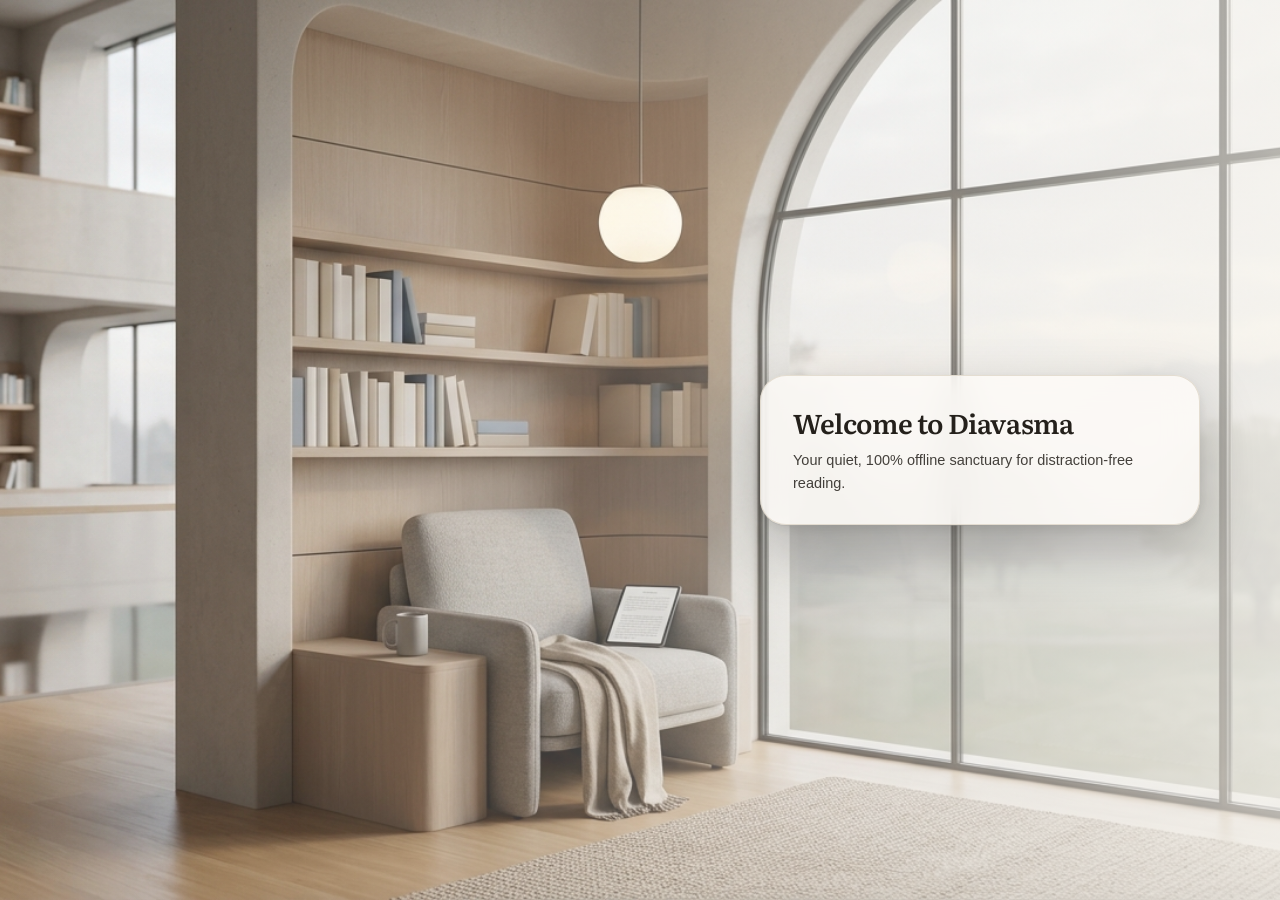
==== commit 7b18628a: "Add files via upload" ====
--- a/Diavasma.html
+++ b/Diavasma.html
@@ -101,6 +101,10 @@
             </svg>
           </button>
           <div class="more-dropdown" id="moreDropdown" hidden>
+            <button type="button" class="more-menu-item" id="moreNotesBtn" hidden>
+              <svg viewBox="0 0 24 24" width="16" height="16"><path d="M12 20h9"/><path d="M16.5 3.5a2.121 2.121 0 0 1 3 3L7 19l-4 1 1-4L16.5 3.5z"/></svg>
+              <span data-i18n="nav_notes">Σημειώσεις</span>
+            </button>
             <button type="button" class="more-menu-item" id="moreMusicBtn">
               <svg viewBox="0 0 24 24" width="16" height="16"><path d="M9 18V5l12-2v13"/><circle cx="6" cy="18" r="3"/><circle cx="18" cy="16" r="3"/></svg>
               <span data-i18n="nav_music">Μουσική & Ήχοι</span>
@@ -108,14 +112,6 @@
             <button type="button" class="more-menu-item" id="morePomodoroBtn">
               <svg viewBox="0 0 24 24" width="16" height="16"><circle cx="12" cy="13" r="8"/><path d="M12 9v4l2 2"/><path d="M5 3 2 6"/><path d="m22 6-3-3"/><path d="M12 2v3"/></svg>
               <span data-i18n="nav_pomodoro">Pomodoro</span>
-            </button>
-            <button type="button" class="more-menu-item" id="moreStatsBtn">
-              <svg viewBox="0 0 24 24" width="16" height="16"><line x1="18" y1="20" x2="18" y2="10"/><line x1="12" y1="20" x2="12" y2="4"/><line x1="6" y1="20" x2="6" y2="14"/></svg>
-              <span data-i18n="nav_stats">Στατιστικά</span>
-            </button>
-            <button type="button" class="more-menu-item" id="moreNotesBtn" hidden>
-              <svg viewBox="0 0 24 24" width="16" height="16"><path d="M12 20h9"/><path d="M16.5 3.5a2.121 2.121 0 0 1 3 3L7 19l-4 1 1-4L16.5 3.5z"/></svg>
-              <span data-i18n="nav_notes">Σημειώσεις</span>
             </button>
             <button type="button" class="more-menu-item" id="moreScrapersBtn">
               <svg viewBox="0 0 24 24" width="16" height="16"><polyline points="16 18 22 12 16 6"/><polyline points="8 6 2 12 8 18"/></svg>
@@ -388,17 +384,7 @@
 
       <!-- Floating Bottom Dock (Reveals on 120px proximity / tap in Fullscreen) -->
       <nav class="floating-dock" id="floatingDock" aria-label="Έλεγχος ανάγνωσης">
-        <button class="dock-btn" id="prevPageBtn" title="Προηγούμενη σελίδα (←)" data-i18n-title="title_prev_page">
-          <svg viewBox="0 0 24 24">
-            <polyline points="15 18 9 12 15 6" />
-          </svg>
-        </button>
         <span class="page-counter" id="pageCounter">1 / 1</span>
-        <button class="dock-btn" id="nextPageBtn" title="Επόμενη σελίδα (→)" data-i18n-title="title_next_page">
-          <svg viewBox="0 0 24 24">
-            <polyline points="9 18 15 12 9 6" />
-          </svg>
-        </button>
 
         <div class="dock-divider"></div>
 
@@ -431,7 +417,10 @@
 
         <button class="dock-btn" id="gotoBookmarkBtn" title="Μετάβαση στον σελιδοδείκτη"
           data-i18n-title="title_goto_bookmark" aria-label="Μετάβαση στον σελιδοδείκτη">
-          <span style="font-size:11.5px" data-i18n="lbl_bookmark">Σημείο</span>
+          <svg viewBox="0 0 24 24" width="16" height="16">
+            <path d="M19 21l-7-5-7 5V5a2 2 0 0 1 2-2h10a2 2 0 0 1 2 2z" />
+            <polyline points="9 10 12 13 15 10" />
+          </svg>
         </button>
       </nav>
 
@@ -621,18 +610,7 @@
 
       
 
-      <label class="toggle-row">
-        <span data-i18n="keep_awake">Διατήρηση οθόνης ανοιχτής (Wake Lock)</span>
-        <input type="checkbox" id="keepAwakeChk" checked />
-      </label>
-
-      <label class="toggle-row" style="align-items:flex-start">
-        <div style="display:flex;flex-direction:column;gap:2px">
-          <span data-i18n="bg_playback_lbl">Αναπαραγωγή με κλειστή οθόνη</span>
-          <small class="field-sub" data-i18n="bg_playback_desc" style="font-size:11px;color:var(--muted)">Συνέχιση μουσικής, ήχων περιβάλλοντος και εκφώνησης (TTS) στο παρασκήνιο.</small>
-        </div>
-        <input type="checkbox" id="bgPlaybackChk" checked />
-      </label>
+      
 
       <div class="section-tag" data-i18n="tts_heading">Ανάγνωση με Φωνή (TTS)</div>
       <label class="field">
@@ -653,6 +631,21 @@
 
       <!-- Backup, Reset & Info Section -->
       
+      <div class="section-tag" data-i18n="heading_reading_experience">Εμπειρία Ανάγνωσης</div>
+
+      <label class="toggle-row">
+        <span data-i18n="keep_awake">Διατήρηση οθόνης ανοιχτής (Wake Lock)</span>
+        <input type="checkbox" id="keepAwakeChk" checked />
+      </label>
+
+      <label class="toggle-row" style="align-items:flex-start">
+        <div style="display:flex;flex-direction:column;gap:2px">
+          <span data-i18n="bg_playback_lbl">Αναπαραγωγή με κλειστή οθόνη</span>
+          <small class="field-sub" data-i18n="bg_playback_desc" style="font-size:11px;color:var(--muted)">Συνέχιση μουσικής, ήχων περιβάλλοντος και εκφώνησης (TTS) στο παρασκήνιο.</small>
+        </div>
+        <input type="checkbox" id="bgPlaybackChk" checked />
+      </label>
+
       <label class="toggle-row" style="margin-bottom:12px">
         <div>
           <span style="font-weight:600" data-i18n="lbl_show_welcome">Οθόνη Καλωσορίσματος</span>
@@ -666,11 +659,11 @@
       <!-- Power Features Section in Settings -->
       <div class="section-tag" data-i18n="heading_tools_analytics">Εργαλεία &amp; Δεδομένα</div>
       <div style="display:grid;grid-template-columns:1fr 1fr;gap:8px;margin-bottom:16px">
+        <button type="button" class="btn" id="drawerScrapersBtn" style="justify-content:center;height:42px">
+          <span>⚡</span> <span data-i18n="nav_scrapers">Κανόνες URL</span>
+        </button>
         <button type="button" class="btn" id="drawerStatsBtn" style="justify-content:center;height:42px">
           <span>📊</span> <span data-i18n="nav_stats">Στατιστικά</span>
-        </button>
-        <button type="button" class="btn" id="drawerScrapersBtn" style="justify-content:center;height:42px">
-          <span>⚡</span> <span data-i18n="nav_scrapers">Κανόνες URL</span>
         </button>
       </div>
 
@@ -1333,14 +1326,8 @@
       </div>
       <div class="welcome-content-container">
         <div class="welcome-card" id="welcomeCard">
-          <div class="welcome-badge">
-            <span class="welcome-brand-mark">Δ</span>
-          </div>
           <h1 class="welcome-title" id="welcomeTitle" data-i18n="welcome_title">Καλώς ήρθες στο Diavasma</h1>
           <p class="welcome-subtitle" id="welcomeSubtitle" data-i18n="welcome_subtitle">Ο δικός σου ήσυχος, 100% offline χώρος για απερίσπαστη ανάγνωση.</p>
-          <div class="welcome-action-wrap">
-            <div class="welcome-hint" id="welcomeHint" data-i18n="welcome_hint">Πάτησε οπουδήποτε ή Enter για συνέχεια</div>
-          </div>
         </div>
       </div>
     </div>
@@ -1353,7 +1340,8 @@
           var ov = document.getElementById("welcomeOverlay");
           var theme = (p && p.theme) ? p.theme : "paper";
           if (appEl) appEl.dataset.theme = theme;
-          if (p && p.showWelcome === false) {
+          var hasShare = /[?&](share_url|share_text|share_title)=/i.test(window.location.search);
+          if (hasShare || (p && p.showWelcome === false)) {
             if (ov) ov.hidden = true;
           } else if (ov) {
             var isDark = (theme === "night" || theme === "slate" || theme === "amoled");
--- a/styles.css
+++ b/styles.css
@@ -1191,19 +1191,22 @@
     }
 
     .toc-select {
+      flex: 1 1 auto;
+      min-width: 60px;
       max-width: 165px;
       height: 34px;
       border: none;
       border-radius: 999px;
       background: transparent;
       color: var(--ink);
-      padding: 0 8px;
+      padding: 0 6px;
       font-size: 12px;
       font-weight: 500;
       cursor: pointer;
       outline: none;
       text-overflow: ellipsis;
-      flex-shrink: 0;
+      white-space: nowrap;
+      overflow: hidden;
     }
 
     .toc-select:hover {
@@ -1522,37 +1525,49 @@
       transform: translateY(-1px);
     }
 
-    .theme-chip[data-val="paper"] {
+    .theme-chip[data-val="paper"],
+    .theme-chip[data-qtheme="paper"],
+    .theme-chip[data-stheme="paper"] {
       background: #faf7f0 !important;
       color: #24201b !important;
       border-color: #dfd7c8 !important;
     }
 
-    .theme-chip[data-val="warm"] {
+    .theme-chip[data-val="warm"],
+    .theme-chip[data-qtheme="warm"],
+    .theme-chip[data-stheme="warm"] {
       background: #f5ead8 !important;
       color: #36291e !important;
       border-color: #d8c3a8 !important;
     }
 
-    .theme-chip[data-val="sage"] {
+    .theme-chip[data-val="sage"],
+    .theme-chip[data-qtheme="sage"],
+    .theme-chip[data-stheme="sage"] {
       background: #ebf0e9 !important;
       color: #1f2b22 !important;
       border-color: #c4d3c2 !important;
     }
 
-    .theme-chip[data-val="slate"] {
+    .theme-chip[data-val="slate"],
+    .theme-chip[data-qtheme="slate"],
+    .theme-chip[data-stheme="slate"] {
       background: #23272f !important;
       color: #e2e6ed !important;
       border-color: #3e4654 !important;
     }
 
-    .theme-chip[data-val="night"] {
+    .theme-chip[data-val="night"],
+    .theme-chip[data-qtheme="night"],
+    .theme-chip[data-stheme="night"] {
       background: #1b1c1a !important;
       color: #e8e3d9 !important;
       border-color: #363733 !important;
     }
 
-    .theme-chip[data-val="amoled"] {
+    .theme-chip[data-val="amoled"],
+    .theme-chip[data-qtheme="amoled"],
+    .theme-chip[data-stheme="amoled"] {
       background: #000000 !important;
       color: #dcd8d0 !important;
       border-color: #2e2e30 !important;
@@ -2486,6 +2501,24 @@
         padding: 0 10px;
       }
 
+      .floating-dock {
+        gap: 2px;
+        padding: 4px 8px;
+        max-width: calc(100vw - 12px);
+      }
+
+      .dock-btn {
+        min-width: 32px;
+        height: 34px;
+        padding: 0 5px;
+      }
+
+      .toc-select {
+        min-width: 55px;
+        max-width: 115px;
+        padding: 0 4px;
+      }
+
       .brand-label {
         display: none;
       }
@@ -3204,9 +3237,18 @@
       gap: 10px;
     }
     .quote-theme-chips {
-      display: flex;
-      gap: 6px;
-      flex-wrap: wrap;
+      display: grid;
+      grid-template-columns: repeat(3, 1fr);
+      gap: 8px;
+      margin-bottom: 8px;
+    }
+    .quote-theme-chips .theme-chip {
+      width: 100%;
+      min-width: 0;
+      white-space: nowrap;
+      overflow: hidden;
+      text-overflow: ellipsis;
+      box-sizing: border-box;
     }
     .quote-actions-row {
       display: flex;
@@ -3373,7 +3415,7 @@
       cursor: pointer;
       max-width: 440px;
       width: 100%;
-      padding: 38px 36px 32px 36px;
+      padding: 30px 32px;
       border-radius: 26px;
       box-sizing: border-box;
       backdrop-filter: blur(16px);
@@ -3401,28 +3443,6 @@
       background: rgba(22, 25, 30, 0.82);
       border: 1px solid rgba(255, 255, 255, 0.12);
       color: #f2ede4;
-    }
-
-    .welcome-badge {
-      display: flex;
-      align-items: center;
-      justify-content: center;
-      margin-bottom: 14px;
-    }
-
-    .welcome-brand-mark {
-      display: inline-flex;
-      align-items: center;
-      justify-content: center;
-      width: 42px;
-      height: 42px;
-      border-radius: 12px;
-      background: var(--accent, #8c5a32);
-      color: #fff;
-      font-family: "Cinzel", "Literata", serif;
-      font-size: 22px;
-      font-weight: 700;
-      box-shadow: 0 4px 14px rgba(0, 0, 0, 0.15);
     }
 
     .welcome-title {
@@ -3438,37 +3458,9 @@
     .welcome-subtitle {
       font-size: 14.5px;
       line-height: 1.55;
-      margin: 0 0 24px 0;
+      margin: 0;
       opacity: 0.85;
       color: inherit;
-    }
-
-    .welcome-action-wrap {
-      width: 100%;
-      display: flex;
-      flex-direction: column;
-      align-items: center;
-      gap: 10px;
-    }
-
-    .welcome-hint {
-      display: inline-flex;
-      align-items: center;
-      gap: 8px;
-      padding: 10px 20px;
-      border-radius: 999px;
-      background: var(--accent-soft);
-      border: 1px solid var(--line);
-      font-size: 13px;
-      font-weight: 500;
-      color: inherit;
-      opacity: 0.85;
-      letter-spacing: 0.02em;
-      transition: opacity 0.2s, transform 0.2s;
-    }
-    .welcome-overlay:hover .welcome-hint {
-      opacity: 1;
-      transform: translateY(-1px);
     }
 
     @keyframes welcomeFadeUp {
@@ -3506,7 +3498,7 @@
 
       .welcome-card {
         max-width: 100%;
-        padding: 24px 20px 20px 20px;
+        padding: 22px 20px;
         border-radius: 22px;
         align-items: center;
         text-align: center;
